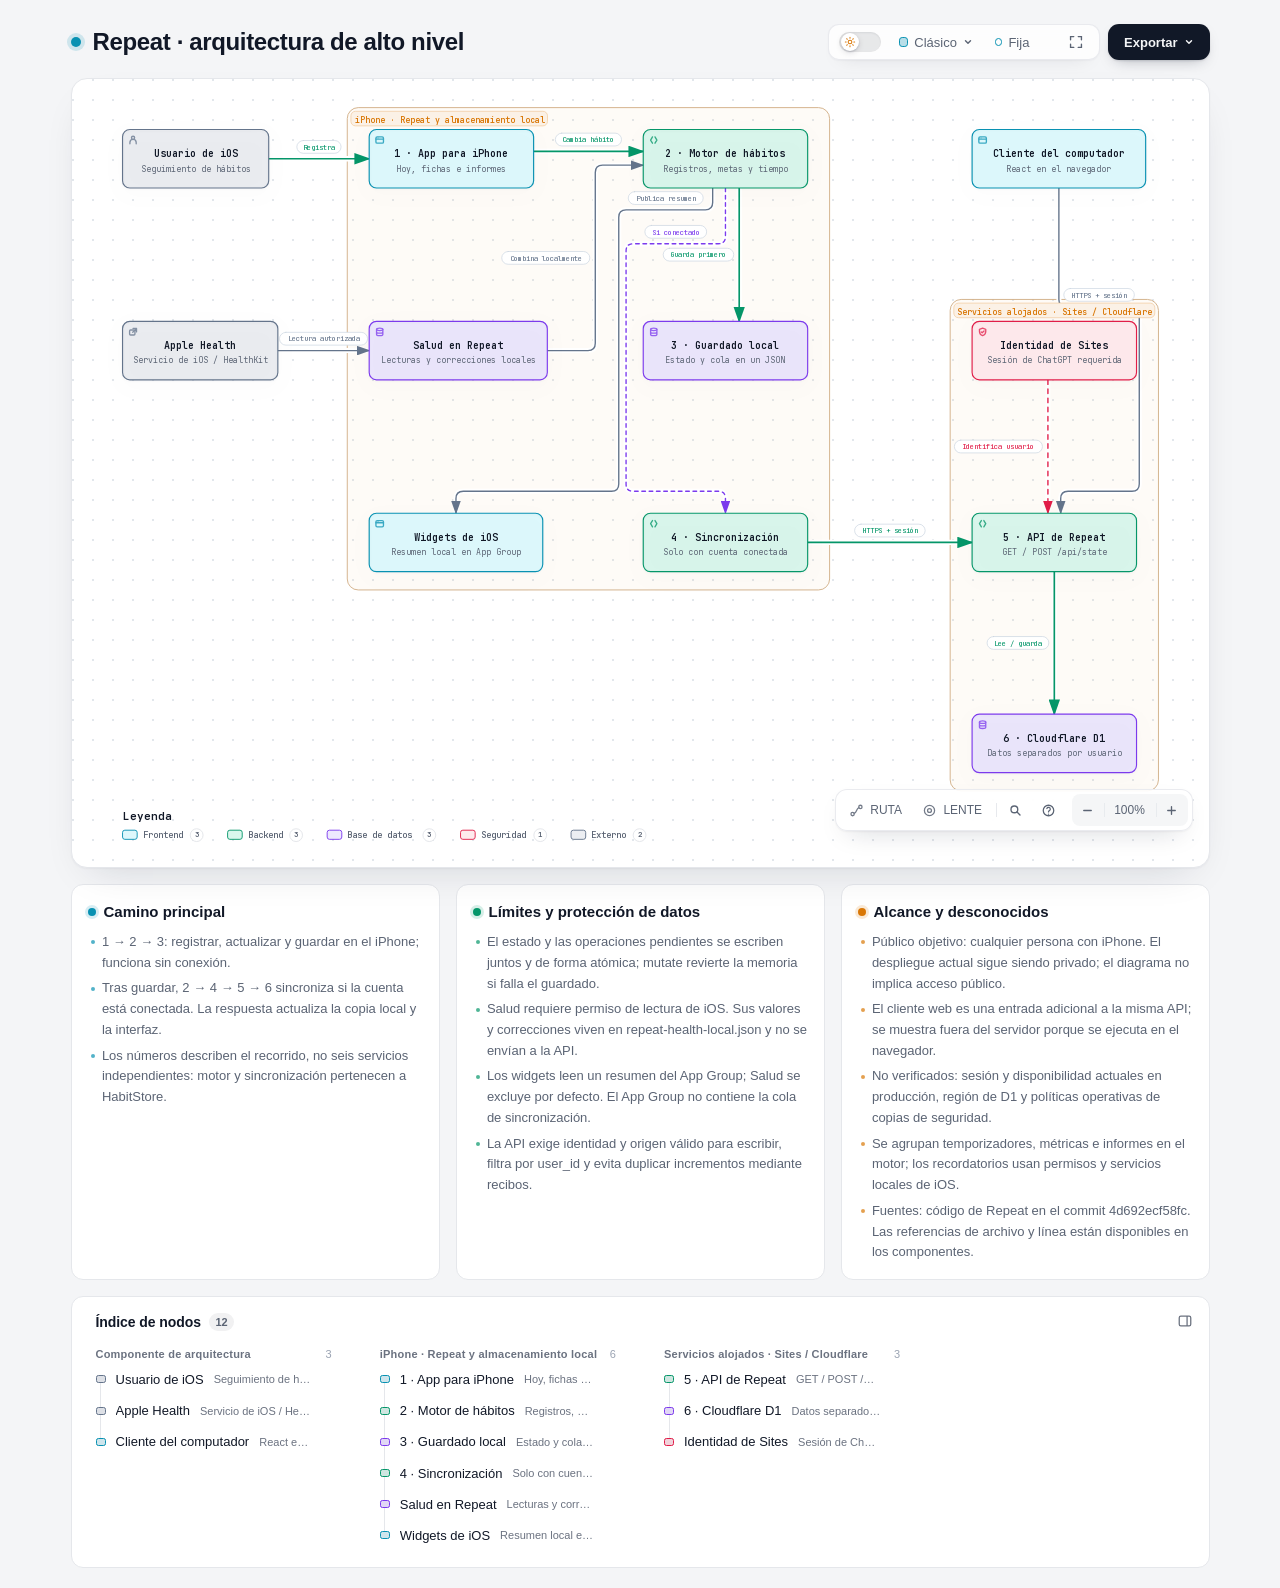
==== docs/architecture/repeat.html @ bb900edb "docs: publish Repeat architecture diagram" ====
<!DOCTYPE html>
<html lang="es" data-theme="dark" data-preset="classic">
<head>
  <meta charset="UTF-8">
  <meta name="viewport" content="width=device-width, initial-scale=1.0">
  <meta name="generator" content="archify 3.1.0">
  <meta name="archify-reader-contract" content="declared-wide-v1">
  <title>Repeat · arquitectura de alto nivel · Diagrama</title>
  <script>
    // Resolve the theme before first paint so light-preference users don't
    // see a dark flash. The toolbar script below re-applies with UI state.
    (function () {
      try {
        var theme = null;
        try {
          var param = new URLSearchParams(window.location.search).get('theme');
          if (param === 'light' || param === 'dark') theme = param;
          if (new URLSearchParams(window.location.search).get('embed') === '1') {
            document.documentElement.setAttribute('data-embed', 'true');
          }
          if (new URLSearchParams(window.location.search).get('present') === '1') {
            document.documentElement.setAttribute('data-present', 'true');
          }
        } catch (_) {}
        if (!theme) {
          try { theme = localStorage.getItem('archify-theme'); } catch (_) {}
        }
        if (theme !== 'light' && theme !== 'dark') {
          theme = window.matchMedia('(prefers-color-scheme: light)').matches ? 'light' : 'dark';
        }
        document.documentElement.setAttribute('data-theme', theme);
      } catch (_) {}
    })();
  </script>
  <style id="archify-fonts">
/*
JetBrains Mono variable WOFF2 subsets from Google Fonts service revision v24.
These fixed bytes are shared by the viewer and its SVG/raster exports.
No local() source: an installed copy must not override the bundled font.
Uncovered characters (including CJK) still use the system fallback stack.
Upstream: https://github.com/JetBrains/JetBrainsMono

cyrillic-ext    1664 bytes  sha256 9343de2ca5d9549f792e7962375af8efb0f320c7643bfd36c884b5a30e5c396f
cyrillic        8892 bytes  sha256 4995a9a43ac659ec32fcd8b463755cd6a07b31a6e6b3894a6a153b661cf490e2
greek           6800 bytes  sha256 49c3da6c9a2b279b0f1f860f5cfb1f5dc38d88a5c7be9c9b1837bbc4e3db6111
vietnamese      5872 bytes  sha256 d44eb1936043a56038eb02dd70b243f379bef65783f94ec12f277550720411f1
latin-ext      11596 bytes  sha256 9c38cb2d0d2d93c1ee6e21fa78db76f13ea7e15e15cc64214c7ca89b6aaa35c4
latin          31340 bytes  sha256 2c32b9b3ee358c119e210f6f5195f9bd34894d78a785ff2e95d60e718e400af4

Copyright 2020 The JetBrains Mono Project Authors (https://github.com/JetBrains/JetBrainsMono)

This Font Software is licensed under the SIL Open Font License, Version 1.1.
This license is copied below, and is also available with a FAQ at:
https://openfontlicense.org


-----------------------------------------------------------
SIL OPEN FONT LICENSE Version 1.1 - 26 February 2007
-----------------------------------------------------------

PREAMBLE
The goals of the Open Font License (OFL) are to stimulate worldwide
development of collaborative font projects, to support the font creation
efforts of academic and linguistic communities, and to provide a free and
open framework in which fonts may be shared and improved in partnership
with others.

The OFL allows the licensed fonts to be used, studied, modified and
redistributed freely as long as they are not sold by themselves. The
fonts, including any derivative works, can be bundled, embedded,
redistributed and/or sold with any software provided that any reserved
names are not used by derivative works. The fonts and derivatives,
however, cannot be released under any other type of license. The
requirement for fonts to remain under this license does not apply
to any document created using the fonts or their derivatives.

DEFINITIONS
"Font Software" refers to the set of files released by the Copyright
Holder(s) under this license and clearly marked as such. This may
include source files, build scripts and documentation.

"Reserved Font Name" refers to any names specified as such after the
copyright statement(s).

"Original Version" refers to the collection of Font Software components as
distributed by the Copyright Holder(s).

"Modified Version" refers to any derivative made by adding to, deleting,
or substituting -- in part or in whole -- any of the components of the
Original Version, by changing formats or by porting the Font Software to a
new environment.

"Author" refers to any designer, engineer, programmer, technical
writer or other person who contributed to the Font Software.

PERMISSION & CONDITIONS
Permission is hereby granted, free of charge, to any person obtaining
a copy of the Font Software, to use, study, copy, merge, embed, modify,
redistribute, and sell modified and unmodified copies of the Font
Software, subject to the following conditions:

1) Neither the Font Software nor any of its individual components,
in Original or Modified Versions, may be sold by itself.

2) Original or Modified Versions of the Font Software may be bundled,
redistributed and/or sold with any software, provided that each copy
contains the above copyright notice and this license. These can be
included either as stand-alone text files, human-readable headers or
in the appropriate machine-readable metadata fields within text or
binary files as long as those fields can be easily viewed by the user.

3) No Modified Version of the Font Software may use the Reserved Font
Name(s) unless explicit written permission is granted by the corresponding
Copyright Holder. This restriction only applies to the primary font name as
presented to the users.

4) The name(s) of the Copyright Holder(s) or the Author(s) of the Font
Software shall not be used to promote, endorse or advertise any
Modified Version, except to acknowledge the contribution(s) of the
Copyright Holder(s) and the Author(s) or with their explicit written
permission.

5) The Font Software, modified or unmodified, in part or in whole,
must be distributed entirely under this license, and must not be
distributed under any other license. The requirement for fonts to
remain under this license does not apply to any document created
using the Font Software.

TERMINATION
This license becomes null and void if any of the above conditions are
not met.

DISCLAIMER
THE FONT SOFTWARE IS PROVIDED "AS IS", WITHOUT WARRANTY OF ANY KIND,
EXPRESS OR IMPLIED, INCLUDING BUT NOT LIMITED TO ANY WARRANTIES OF
MERCHANTABILITY, FITNESS FOR A PARTICULAR PURPOSE AND NONINFRINGEMENT
OF COPYRIGHT, PATENT, TRADEMARK, OR OTHER RIGHT. IN NO EVENT SHALL THE
COPYRIGHT HOLDER BE LIABLE FOR ANY CLAIM, DAMAGES OR OTHER LIABILITY,
INCLUDING ANY GENERAL, SPECIAL, INDIRECT, INCIDENTAL, OR CONSEQUENTIAL
DAMAGES, WHETHER IN AN ACTION OF CONTRACT, TORT OR OTHERWISE, ARISING
FROM, OUT OF THE USE OR INABILITY TO USE THE FONT SOFTWARE OR FROM
OTHER DEALINGS IN THE FONT SOFTWARE.
*/
    /* cyrillic-ext */
    @font-face { font-family: 'JetBrains Mono'; font-style: normal; font-weight: 400 800; font-display: swap;
      src: url([data-uri]) format('woff2');
      unicode-range: U+0460-052F, U+1C80-1C8A, U+20B4, U+2DE0-2DFF, U+A640-A69F, U+FE2E-FE2F; }
    /* cyrillic */
    @font-face { font-family: 'JetBrains Mono'; font-style: normal; font-weight: 400 800; font-display: swap;
      src: url([data-uri]) format('woff2');
      unicode-range: U+0301, U+0400-045F, U+0490-0491, U+04B0-04B1, U+2116; }
    /* greek */
    @font-face { font-family: 'JetBrains Mono'; font-style: normal; font-weight: 400 800; font-display: swap;
      src: url([data-uri]) format('woff2');
      unicode-range: U+0370-0377, U+037A-037F, U+0384-038A, U+038C, U+038E-03A1, U+03A3-03FF; }
    /* vietnamese */
    @font-face { font-family: 'JetBrains Mono'; font-style: normal; font-weight: 400 800; font-display: swap;
      src: url([data-uri]) format('woff2');
      unicode-range: U+0102-0103, U+0110-0111, U+0128-0129, U+0168-0169, U+01A0-01A1, U+01AF-01B0, U+0300-0301, U+0303-0304, U+0308-0309, U+0323, U+0329, U+1EA0-1EF9, U+20AB; }
    /* latin-ext */
    @font-face { font-family: 'JetBrains Mono'; font-style: normal; font-weight: 400 800; font-display: swap;
      src: url([data-uri]) format('woff2');
      unicode-range: U+0100-02BA, U+02BD-02C5, U+02C7-02CC, U+02CE-02D7, U+02DD-02FF, U+0304, U+0308, U+0329, U+1D00-1DBF, U+1E00-1E9F, U+1EF2-1EFF, U+2020, U+20A0-20AB, U+20AD-20C0, U+2113, U+2C60-2C7F, U+A720-A7FF; }
    /* latin */
    @font-face { font-family: 'JetBrains Mono'; font-style: normal; font-weight: 400 800; font-display: swap;
      src: url([data-uri]) format('woff2');
      unicode-range: U+0000-00FF, U+0131, U+0152-0153, U+02BB-02BC, U+02C6, U+02DA, U+02DC, U+0304, U+0308, U+0329, U+2000-206F, U+20AC, U+2122, U+2191, U+2193, U+2212, U+2215, U+FEFF, U+FFFD; }
  </style>
  <style>
    /* ==========================================================
       THEME VARIABLES — switch by toggling [data-theme] on <html>
       ========================================================== */
    :root,
    [data-theme="dark"] {
      --bg: #020617;
      --grid: #1e293b;
      --canvas-dot: rgba(148, 163, 184, 0.16);
      --text: #ffffff;
      --text-muted: #94a3b8;
      --text-dim: #475569;
      /* UI chrome and menu hints need more contrast than SVG .t-dim accents */
      --text-faint: #7d8da1;

      --panel: rgba(15, 23, 42, 0.5);
      --panel-border: #1e293b;
      --lane-fill: rgba(15, 23, 42, 0.22);
      --lane-stroke: #334155;

      --arrow: #94a3b8;
      --arrow-emphasis: #34d399;

      /* Opaque mask color used behind semi-transparent component fills
         so the arrows drawn underneath are properly hidden. */
      --mask: #0f172a;

      --frontend-fill:    rgba(8, 51, 68, 0.4);
      --frontend-stroke:  #22d3ee;
      --backend-fill:     rgba(6, 78, 59, 0.4);
      --backend-stroke:   #34d399;
      --database-fill:    rgba(76, 29, 149, 0.4);
      --database-stroke:  #a78bfa;
      --cloud-fill:       rgba(120, 53, 15, 0.3);
      --cloud-stroke:     #fbbf24;
      --security-fill:    rgba(136, 19, 55, 0.4);
      --security-stroke:  #fb7185;
      --messagebus-fill:  rgba(251, 146, 60, 0.3);
      --messagebus-stroke:#fb923c;
      --external-fill:    rgba(30, 41, 59, 0.5);
      --external-stroke:  #94a3b8;

      --toolbar-bg:       rgba(15, 23, 42, 0.8);
      --toolbar-border:   #334155;
      --toolbar-text:     #e2e8f0;
      --toolbar-hover:    rgba(15, 23, 42, 0.95);
      --toolbar-menu-bg:  #0f172a;
    }

    [data-theme="light"] {
      --bg: #f4f5f7;
      --grid: #e9edf2;
      --canvas-dot: #e2e7ec;
      --text: #111827;
      --text-muted: #5b6474;
      --text-dim: #9aa3b2;
      --text-faint: #6b7280;

      --panel: #ffffff;
      --panel-border: #e5e7eb;
      --lane-fill: rgba(248, 250, 252, 0.65);
      --lane-stroke: #cbd5e1;

      --arrow: #64748b;
      --arrow-emphasis: #059669;

      --mask: #ffffff;

      --frontend-fill: rgba(34, 211, 238, 0.15);
      --frontend-stroke: #0891b2;
      --backend-fill: rgba(52, 211, 153, 0.18);
      --backend-stroke: #059669;
      --database-fill: rgba(167, 139, 250, 0.2);
      --database-stroke: #7c3aed;
      --cloud-fill: rgba(251, 191, 36, 0.18);
      --cloud-stroke: #d97706;
      --security-fill: rgba(251, 113, 133, 0.15);
      --security-stroke: #e11d48;
      --messagebus-fill: rgba(251, 146, 60, 0.15);
      --messagebus-stroke: #ea580c;
      --external-fill: rgba(148, 163, 184, 0.18);
      --external-stroke: #64748b;

      --toolbar-bg:       rgba(255, 255, 255, 0.92);
      --toolbar-border:   #cbd5e1;
      --toolbar-text:     #334155;
      --toolbar-hover:    #ffffff;
      --toolbar-menu-bg:  #ffffff;
    }

    /* ==========================================================
       SIGNAL FLOW — an opt-in, motion-forward visual preset.
       The variables also target a standalone exported SVG, whose
       root carries data-preset and data-theme directly.
       ========================================================== */
    [data-preset="signal-flow"][data-theme="dark"] {
      --bg: #030711;
      --grid: #15233a;
      --panel: rgba(6, 14, 28, 0.78);
      --panel-border: #1d3350;
      --lane-fill: rgba(9, 22, 40, 0.5);
      --lane-stroke: #2c4564;
      --text: #f5fbff;
      --text-muted: #9eb0c7;
      --text-dim: #52667f;
      --text-faint: #7890ad;
      --mask: #07101e;
      --frontend-fill: rgba(6, 182, 212, 0.14);
      --frontend-stroke: #67e8f9;
      --backend-fill: rgba(16, 185, 129, 0.14);
      --backend-stroke: #5eead4;
      --database-fill: rgba(139, 92, 246, 0.16);
      --database-stroke: #c4b5fd;
      --cloud-fill: rgba(245, 158, 11, 0.13);
      --cloud-stroke: #fcd34d;
      --security-fill: rgba(244, 63, 94, 0.13);
      --security-stroke: #fda4af;
      --messagebus-fill: rgba(249, 115, 22, 0.13);
      --messagebus-stroke: #fdba74;
      --external-fill: rgba(71, 85, 105, 0.24);
      --external-stroke: #a5b4c7;
      --arrow: #7890ad;
      --arrow-emphasis: #2dd4bf;
      --toolbar-bg: rgba(7, 16, 30, 0.86);
      --toolbar-border: #29415f;
      --toolbar-menu-bg: #07101e;
    }

    [data-preset="signal-flow"][data-theme="light"] {
      --bg: #f4f9fc;
      --grid: #d4e5ee;
      --panel: rgba(255, 255, 255, 0.82);
      --panel-border: #bfd5e2;
      --lane-fill: rgba(232, 243, 248, 0.62);
      --lane-stroke: #a9c5d5;
      --text: #102638;
      --text-muted: #587287;
      --text-dim: #8aa2b4;
      --text-faint: #668397;
      --mask: #ffffff;
      --frontend-fill: rgba(6, 182, 212, 0.09);
      --frontend-stroke: #0789a1;
      --backend-fill: rgba(5, 150, 105, 0.09);
      --backend-stroke: #087f69;
      --database-fill: rgba(124, 58, 237, 0.09);
      --database-stroke: #7254c7;
      --cloud-fill: rgba(217, 119, 6, 0.08);
      --cloud-stroke: #b9670b;
      --security-fill: rgba(225, 29, 72, 0.08);
      --security-stroke: #c53a59;
      --messagebus-fill: rgba(234, 88, 12, 0.08);
      --messagebus-stroke: #c65f27;
      --external-fill: rgba(100, 116, 139, 0.1);
      --external-stroke: #607a8c;
      --arrow: #7b97aa;
      --arrow-emphasis: #0d9488;
    }

    /* ==========================================================
       BLUEPRINT — a review-first drafting preset for deployment,
       infrastructure, and technical design documentation. It keeps
       the same semantic palette and geometry while trading glow for
       precise grid contrast, squared materials, and drafting marks.
       ========================================================== */
    [data-preset="blueprint"][data-theme="dark"] {
      --bg: #06131f;
      --grid: #17425a;
      --panel: rgba(7, 27, 43, 0.9);
      --panel-border: #27627f;
      --lane-fill: rgba(10, 43, 66, 0.36);
      --lane-stroke: #34799a;
      --text: #e3f6ff;
      --text-muted: #91b8ca;
      --text-dim: #557e92;
      --text-faint: #739caf;
      --mask: #0a2031;
      --frontend-fill: rgba(26, 157, 193, 0.14);
      --frontend-stroke: #66d9ef;
      --backend-fill: rgba(31, 155, 124, 0.13);
      --backend-stroke: #69dfbd;
      --database-fill: rgba(120, 105, 196, 0.14);
      --database-stroke: #b4a8ff;
      --cloud-fill: rgba(197, 145, 43, 0.13);
      --cloud-stroke: #ffd166;
      --security-fill: rgba(199, 76, 104, 0.13);
      --security-stroke: #ff8da1;
      --messagebus-fill: rgba(207, 112, 49, 0.13);
      --messagebus-stroke: #ffad66;
      --external-fill: rgba(84, 119, 139, 0.18);
      --external-stroke: #a7cad9;
      --arrow: #78a3b7;
      --arrow-emphasis: #64dfc1;
      --toolbar-bg: rgba(7, 28, 45, 0.92);
      --toolbar-border: #34799a;
      --toolbar-text: #d8f3ff;
      --toolbar-hover: rgba(18, 58, 83, 0.95);
      --toolbar-menu-bg: #0a2031;
    }

    [data-preset="blueprint"][data-theme="light"] {
      --bg: #edf7fa;
      --grid: #b5d5e1;
      --panel: rgba(249, 253, 255, 0.94);
      --panel-border: #78aabd;
      --lane-fill: rgba(210, 232, 240, 0.42);
      --lane-stroke: #83b2c4;
      --text: #123344;
      --text-muted: #4e7486;
      --text-dim: #86a6b4;
      --text-faint: #668c9d;
      --mask: #f9fdff;
      --frontend-fill: rgba(8, 145, 178, 0.08);
      --frontend-stroke: #087f9c;
      --backend-fill: rgba(5, 128, 101, 0.08);
      --backend-stroke: #08755f;
      --database-fill: rgba(100, 75, 180, 0.08);
      --database-stroke: #6757a8;
      --cloud-fill: rgba(181, 120, 15, 0.08);
      --cloud-stroke: #a86609;
      --security-fill: rgba(190, 48, 80, 0.07);
      --security-stroke: #b32f50;
      --messagebus-fill: rgba(196, 81, 22, 0.07);
      --messagebus-stroke: #b65120;
      --external-fill: rgba(79, 112, 128, 0.08);
      --external-stroke: #506f7e;
      --arrow: #6d93a5;
      --arrow-emphasis: #087f69;
      --toolbar-bg: rgba(247, 252, 254, 0.94);
      --toolbar-border: #8ab5c5;
      --toolbar-text: #294f61;
      --toolbar-hover: #ffffff;
      --toolbar-menu-bg: #f9fdff;
    }

    /* ==========================================================
       EDITORIAL — a warm, publication-minded preset for design
       reviews, launch notes, and documentation. The diagram keeps
       the same semantic palette and exact geometry, but trades
       software chrome for paper, ink, ruled structure, and one
       restrained vermilion accent.
       ========================================================== */
    [data-preset="editorial"][data-theme="dark"] {
      --bg: #181611;
      --grid: #39342a;
      --panel: rgba(35, 31, 24, 0.96);
      --panel-border: #625a4a;
      --lane-fill: rgba(52, 46, 35, 0.46);
      --lane-stroke: #726957;
      --text: #f4eddf;
      --text-muted: #b9ae9b;
      --text-dim: #776e60;
      --text-faint: #9d917e;
      --mask: #231f18;
      --frontend-fill: rgba(43, 133, 142, 0.16);
      --frontend-stroke: #7fc6c7;
      --backend-fill: rgba(63, 132, 92, 0.16);
      --backend-stroke: #8fc29e;
      --database-fill: rgba(117, 91, 141, 0.17);
      --database-stroke: #c0a4d0;
      --cloud-fill: rgba(170, 119, 49, 0.16);
      --cloud-stroke: #d8ad68;
      --security-fill: rgba(157, 69, 65, 0.17);
      --security-stroke: #df9085;
      --messagebus-fill: rgba(174, 79, 42, 0.16);
      --messagebus-stroke: #df946f;
      --external-fill: rgba(126, 115, 96, 0.18);
      --external-stroke: #b8ad99;
      --arrow: #948978;
      --arrow-emphasis: #dd6b3d;
      --toolbar-bg: rgba(35, 31, 24, 0.92);
      --toolbar-border: #625a4a;
      --toolbar-text: #eee5d5;
      --toolbar-hover: #302a20;
      --toolbar-menu-bg: #231f18;
    }

    [data-preset="editorial"][data-theme="light"] {
      --bg: #f2eee5;
      --grid: #d8d0c2;
      --panel: rgba(251, 248, 241, 0.97);
      --panel-border: #c4b9a6;
      --lane-fill: rgba(229, 221, 207, 0.42);
      --lane-stroke: #b8aa94;
      --text: #242018;
      --text-muted: #6f6658;
      --text-dim: #a09788;
      --text-faint: #817767;
      --mask: #fbf8f1;
      --frontend-fill: rgba(31, 117, 126, 0.09);
      --frontend-stroke: #287e84;
      --backend-fill: rgba(42, 119, 75, 0.09);
      --backend-stroke: #397b53;
      --database-fill: rgba(105, 75, 130, 0.09);
      --database-stroke: #765d86;
      --cloud-fill: rgba(157, 103, 31, 0.1);
      --cloud-stroke: #9a671f;
      --security-fill: rgba(153, 58, 52, 0.09);
      --security-stroke: #9e463f;
      --messagebus-fill: rgba(182, 70, 27, 0.09);
      --messagebus-stroke: #ad4b25;
      --external-fill: rgba(101, 91, 75, 0.09);
      --external-stroke: #746b5e;
      --arrow: #8a806f;
      --arrow-emphasis: #bb4c23;
      --toolbar-bg: rgba(251, 248, 241, 0.94);
      --toolbar-border: #c4b9a6;
      --toolbar-text: #40392f;
      --toolbar-hover: #fffdf8;
      --toolbar-menu-bg: #fbf8f1;
    }

    * { margin: 0; padding: 0; box-sizing: border-box; }

    body {
      --archify-page-top: 2rem;
      font-family: -apple-system, BlinkMacSystemFont, 'Segoe UI', 'PingFang SC', 'Hiragino Sans GB', 'Microsoft YaHei', 'Noto Sans CJK SC', 'Noto Sans', Roboto, 'Helvetica Neue', Arial, sans-serif;
      -webkit-font-smoothing: antialiased;
      background: var(--bg);
      min-height: 100vh;
      padding: var(--archify-page-top) 2rem 2rem;
      color: var(--text);
      /* Theme surfaces change together; animating the page background leaves it
         visibly out of sync with the SVG and panel for the first 200ms. */
    }

    html[data-preset="signal-flow"] body {
      background-image:
        radial-gradient(circle at 18% -8%, rgba(34, 211, 238, 0.14), transparent 34rem),
        radial-gradient(circle at 92% 18%, rgba(139, 92, 246, 0.12), transparent 30rem);
      background-attachment: fixed;
    }
    html[data-preset="signal-flow"][data-theme="light"] body {
      background-image:
        radial-gradient(circle at 18% -8%, rgba(6, 182, 212, 0.12), transparent 34rem),
        radial-gradient(circle at 92% 18%, rgba(139, 92, 246, 0.08), transparent 30rem);
    }
    html[data-preset="blueprint"] body {
      background-image:
        linear-gradient(var(--grid) 1px, transparent 1px),
        linear-gradient(90deg, var(--grid) 1px, transparent 1px);
      background-size: 32px 32px;
      background-position: -1px -1px;
      background-attachment: fixed;
    }
    html[data-preset="editorial"] body {
      background-image:
        linear-gradient(90deg, transparent 0, transparent 5.4rem, color-mix(in srgb, var(--security-stroke) 18%, transparent) 5.4rem, color-mix(in srgb, var(--security-stroke) 18%, transparent) calc(5.4rem + 1px), transparent calc(5.4rem + 1px)),
        repeating-linear-gradient(0deg, transparent 0, transparent 31px, color-mix(in srgb, var(--grid) 36%, transparent) 31px, color-mix(in srgb, var(--grid) 36%, transparent) 32px);
      background-attachment: fixed;
    }

    /* Gallery/embed mode keeps the generated artifact as the source of truth
       while presenting only its diagram surface inside a proof card. */
    html[data-embed="true"] body {
      min-height: 0;
      padding: 0;
      overflow: hidden;
      background: var(--bg);
      background-image: none;
    }
    html[data-embed="true"] .toolbar,
    html[data-embed="true"] .header,
    html[data-embed="true"] .cards,
    html[data-embed="true"] .diagram-nav,
    html[data-embed="true"] .overview-map,
    html[data-embed="true"] .focus-chip,
    html[data-embed="true"] .route-probe,
    html[data-embed="true"] .semantic-lens,
    html[data-embed="true"] .diagram-guide,
    html[data-embed="true"] .node-finder,
    html[data-embed="true"] .node-outline { display: none !important; }
    html[data-embed="true"] .container { max-width: none; }
    html[data-embed="true"] .diagram-container {
      padding: 0.5rem;
      border: 0;
      border-radius: 0;
      box-shadow: none;
    }
    html[data-embed="true"] .diagram-container svg { min-width: 0; }

    /* Presentation Stage is a viewer-only layer: it gives the live diagram
       the viewport while keeping guided views, theme, focus, and exports real.
       Embed mode wins when both query parameters are present. */
    html[data-present="true"]:not([data-embed="true"]) body {
      --archify-page-top: 1rem;
      height: 100dvh;
      min-height: 0;
      padding: 1rem;
      overflow: hidden;
    }
    html[data-present="true"]:not([data-embed="true"]) .container {
      display: flex;
      flex-direction: column;
      gap: 0.75rem;
      width: 100%;
      max-width: none;
      height: calc(100dvh - 2rem);
    }
    html[data-present="true"]:not([data-embed="true"]) .header {
      flex: none;
      min-width: 0;
      margin: 0;
      padding-right: 23rem;
    }
    html[data-present="true"]:not([data-embed="true"]) .header-row { margin-bottom: 0.25rem; }
    html[data-present="true"]:not([data-embed="true"]) .subtitle {
      overflow: hidden;
      text-overflow: ellipsis;
      white-space: nowrap;
    }

    html[data-present="true"]:not([data-embed="true"]) .diagram-container {
      display: flex;
      flex: 1 1 auto;
      align-items: center;
      justify-content: center;
      min-height: 0;
      padding: 0.75rem;
      padding-bottom: calc(0.75rem + var(--archify-nav-reserve));
    }
    html[data-present="true"]:not([data-embed="true"]) .diagram-container > svg {
      flex: 1 1 auto;
      height: 100%;
      min-height: 0;
      width: 100%;
      min-width: 0;
    }
    html[data-present="true"]:not([data-embed="true"]) .cards { display: none; }
    html[data-present="true"]:not([data-embed="true"]) #btn-present {
      border-color: var(--frontend-stroke);
      color: var(--frontend-stroke);
    }

    /* The reader owns only the outer scale. Compact automatic sequences fit at
       their authored text size or larger. Long sequences and waterfall rows
       favor reading width and page scroll; other diagrams keep height fitting.
       Small automatic canvases retain a modest scale inside a usable shell.
       Every strategy preserves the authored SVG/viewBox and semantic geometry. */
    .container {
      width: 100%;
      max-width: var(--archify-reader-width, 1440px);
      margin: 0 auto;
    }
    html[data-reader-area="true"] .diagram-container {
      min-height: var(--archify-diagram-min-height);
      display: flex;
      align-items: center;
    }
    html[data-reader-area="true"] .diagram-container > svg { flex-shrink: 0; }
    /* The original SVG legend can use the outer corner while the capped or fitted
       diagram stays centered. The container still clips all outer paint. */
    .diagram-container:has([data-reader-legend-corner]) > svg { overflow: visible; }
    .diagram-container [data-reader-legend-corner] {
      transform-origin: 0 0;
      transform-box: view-box;
      transform: var(--archify-reader-legend-transform);
    }
    html[data-reader-narrow="true"]:not([data-present="true"]) .diagram-container > svg {
      min-width: 0;
      max-width: var(--archify-diagram-max-width);
      margin-inline: auto;
    }
    @media (min-width: 768px) and (max-height: 920px) {
      .header { margin-bottom: 1rem; }
      .diagram-container { padding: 1rem; }
      .cards { margin-top: 1rem; }
      .card { padding: 1rem; }
    }

    .header { margin-bottom: 1.5rem; padding-right: 29.5rem; }

    html[data-preset="signal-flow"] .header,
    html[data-preset="blueprint"] .header,
    html[data-preset="editorial"] .header { padding-right: 29.5rem; }

    .header-row {
      display: flex;
      align-items: center;
      gap: 0.75rem;
      min-height: 2.75rem;
      margin-bottom: 0.25rem;
    }

    .pulse-dot {
      flex: none;
      width: 10px;
      height: 10px;
      background: var(--frontend-stroke);
      border-radius: 50%;
      box-shadow: 0 0 0 4px color-mix(in srgb, var(--frontend-stroke) 16%, transparent);
      animation: none;
    }

    html[data-motion-capable="true"] .pulse-dot { animation: pulse 2s infinite; }

    @keyframes pulse {
      0%, 100% { opacity: 1; }
      50% { opacity: 0.5; }
    }

    h1 {
      font-size: 1.5rem;
      font-weight: 650;
      line-height: 1.25;
      letter-spacing: -0.015em;
    }

    .subtitle {
      color: var(--text-muted);
      font-size: 0.875rem;
      line-height: 1.55;
      margin-left: 1.375rem;
    }

    html[data-preset="signal-flow"] .header-row::after {
      content: attr(data-preset-badge-signal-flow);
      flex: none;
      margin-left: 0.25rem;
      color: var(--frontend-stroke);
      border: 1px solid var(--frontend-stroke);
      border-radius: 999px;
      padding: 0.28rem 0.6rem;
      font-size: 0.625rem;
      letter-spacing: 0.12em;
      opacity: 0.82;
      box-shadow: 0 0 20px rgba(34, 211, 238, 0.12);
      white-space: nowrap;
    }

    html[data-preset="blueprint"] .pulse-dot {
      width: 10px;
      height: 10px;
      border: 1px solid var(--frontend-stroke);
      border-radius: 1px;
      background: transparent;
      box-shadow: inset 0 0 0 2px var(--bg);
      transform: rotate(45deg);
      animation: none;
    }
    html[data-preset="blueprint"] .header-row::after {
      content: attr(data-preset-badge-blueprint);
      flex: none;
      margin-left: 0.25rem;
      padding: 0.28rem 0.55rem;
      border-top: 1px solid var(--frontend-stroke);
      border-bottom: 1px solid var(--frontend-stroke);
      color: var(--frontend-stroke);
      font-size: 0.5625rem;
      font-weight: 700;
      letter-spacing: 0.14em;
      white-space: nowrap;
    }

    html[data-preset="editorial"] h1,
    html[data-preset="editorial"] .card h3 {
      font-family: Georgia, 'Times New Roman', 'Songti SC', STSong, serif;
      letter-spacing: -0.02em;
    }
    html[data-preset="editorial"] h1 { font-size: 1.72rem; font-weight: 600; }
    html[data-preset="editorial"] .pulse-dot {
      width: 9px;
      height: 9px;
      border: 1px solid var(--arrow-emphasis);
      border-radius: 0;
      background: var(--arrow-emphasis);
      box-shadow: 0 0 0 3px color-mix(in srgb, var(--arrow-emphasis) 14%, transparent);
      transform: rotate(45deg);
      animation: none;
    }
    html[data-preset="editorial"] .header-row::after {
      content: attr(data-preset-badge-editorial);
      flex: none;
      margin-left: 0.25rem;
      padding: 0.32rem 0 0.24rem;
      border-bottom: 2px solid var(--arrow-emphasis);
      color: var(--arrow-emphasis);
      font-family: Georgia, 'Times New Roman', serif;
      font-size: 0.625rem;
      font-style: italic;
      font-weight: 600;
      letter-spacing: 0.08em;
      white-space: nowrap;
    }

    .diagram-container {
      --archify-nav-reserve: 0px;
      background: var(--panel);
      border-radius: 1rem;
      border: 1px solid var(--panel-border);
      box-shadow: 0 1px 2px rgba(15, 23, 42, 0.04), 0 16px 40px -20px rgba(15, 23, 42, 0.18);
      padding: 1.5rem;
      padding-bottom: calc(1.5rem + var(--archify-nav-reserve));
      overflow: hidden;
      position: relative;
    }

    html[data-preset="signal-flow"] .diagram-container {
      position: relative;
      overflow: hidden;
      background: linear-gradient(180deg, rgba(8, 20, 38, 0.82), rgba(3, 8, 18, 0.94));
      box-shadow: inset 0 1px 0 rgba(255, 255, 255, 0.04), 0 28px 80px rgba(0, 0, 0, 0.34);
    }
    html[data-preset="signal-flow"][data-theme="light"] .diagram-container {
      background: linear-gradient(180deg, rgba(255, 255, 255, 0.9), rgba(237, 246, 250, 0.94));
      box-shadow: inset 0 1px 0 rgba(255, 255, 255, 0.72), 0 24px 60px rgba(45, 78, 99, 0.12);
    }
    html[data-preset="blueprint"] .diagram-container {
      border-color: var(--panel-border);
      border-radius: 0.35rem;
      background: var(--panel);
      box-shadow:
        inset 0 0 0 1px color-mix(in srgb, var(--panel-border) 34%, transparent),
        0 18px 48px rgba(0, 0, 0, 0.16);
    }
    html[data-preset="blueprint"] .diagram-container::after {
      content: "";
      position: absolute;
      z-index: 10;
      inset: 0.7rem;
      pointer-events: none;
      background:
        linear-gradient(var(--frontend-stroke), var(--frontend-stroke)) left top / 1.35rem 1px no-repeat,
        linear-gradient(var(--frontend-stroke), var(--frontend-stroke)) left top / 1px 1.35rem no-repeat,
        linear-gradient(var(--frontend-stroke), var(--frontend-stroke)) right top / 1.35rem 1px no-repeat,
        linear-gradient(var(--frontend-stroke), var(--frontend-stroke)) right top / 1px 1.35rem no-repeat,
        linear-gradient(var(--frontend-stroke), var(--frontend-stroke)) left bottom / 1.35rem 1px no-repeat,
        linear-gradient(var(--frontend-stroke), var(--frontend-stroke)) left bottom / 1px 1.35rem no-repeat,
        linear-gradient(var(--frontend-stroke), var(--frontend-stroke)) right bottom / 1.35rem 1px no-repeat,
        linear-gradient(var(--frontend-stroke), var(--frontend-stroke)) right bottom / 1px 1.35rem no-repeat;
      opacity: 0.58;
    }
    html[data-preset="editorial"] .diagram-container {
      overflow: hidden;
      border-color: var(--panel-border);
      border-radius: 0.38rem;
      background:
        linear-gradient(90deg, color-mix(in srgb, var(--security-fill) 58%, transparent), transparent 12%),
        var(--panel);
      box-shadow:
        0 1px 0 color-mix(in srgb, var(--text) 6%, transparent),
        0 18px 48px color-mix(in srgb, #000 19%, transparent);
    }
    html[data-preset="editorial"] .diagram-container::after {
      position: absolute;
      z-index: 10;
      top: 0.72rem;
      right: 1.25rem;
      padding: 0.2rem 0.52rem;
      border: 1px solid var(--panel-border);
      background: var(--panel);
      color: var(--arrow-emphasis);
      content: attr(data-preset-badge-editorial-plate);
      font-family: Georgia, 'Times New Roman', serif;
      font-size: 0.52rem;
      font-style: italic;
      font-weight: 600;
      letter-spacing: 0.09em;
      pointer-events: none;
    }
    html[data-embed="true"][data-preset="editorial"] .diagram-container::after { display: none; }
    html[data-motion-capable="true"][data-preset="signal-flow"][data-ambient-entry="running"] .diagram-container::before {
      content: "";
      position: absolute;
      inset: 0;
      pointer-events: none;
      background: linear-gradient(115deg, transparent 28%, rgba(103, 232, 249, 0.035) 48%, transparent 68%);
      transform: translateX(-70%);
      animation: archify-signal-scan 4.8s ease-in-out 1 both;
    }

    /* Motion Governor gives the reader a real static state and gives the
       strongest semantic action the only motion budget. Atmosphere resets to
       its authored base instead of freezing mid-cycle. Static artifacts never
       start a decorative pulse or scan. */
    html:not([data-motion-capable="true"]) svg[data-animation="trace"] [data-animate] {
      animation: none !important;
    }
    html:not([data-motion-capable="true"]) svg[data-animation="trace"] [data-graph-role="automatic-crossover"]:has(> [data-animate="edge"]) > [data-graph-role="automatic-crossover-underlay"] {
      animation: none !important;
    }
    html[data-motion="still"] .pulse-dot,
    html[data-motion="still"] .diagram-container::before,
    html[data-motion="still"] svg[data-animation="trace"] [data-animate],
    html[data-motion-owner] .pulse-dot,
    html[data-motion-owner] .diagram-container::before,
    html[data-motion-owner] svg[data-animation="trace"] [data-animate],
    html[data-embed="true"] .pulse-dot,
    html[data-embed="true"] .diagram-container::before,
    html[data-share-playback="true"] .pulse-dot,
    html[data-share-playback="true"] .diagram-container::before,
    html[data-document-hidden="true"] .pulse-dot,
    html[data-document-hidden="true"] .diagram-container::before,
    html[data-document-hidden="true"] svg[data-animation="trace"] [data-animate],
    html[data-motion="still"] svg[data-animation="trace"] [data-graph-role="automatic-crossover"]:has(> [data-animate="edge"]) > [data-graph-role="automatic-crossover-underlay"],
    html[data-motion-owner] svg[data-animation="trace"] [data-graph-role="automatic-crossover"]:has(> [data-animate="edge"]) > [data-graph-role="automatic-crossover-underlay"],
    html[data-embed="true"] svg[data-animation="trace"] [data-graph-role="automatic-crossover"]:has(> [data-animate="edge"]) > [data-graph-role="automatic-crossover-underlay"],
    html[data-share-playback="true"] svg[data-animation="trace"] [data-graph-role="automatic-crossover"]:has(> [data-animate="edge"]) > [data-graph-role="automatic-crossover-underlay"],
    html[data-document-hidden="true"] svg[data-animation="trace"] [data-graph-role="automatic-crossover"]:has(> [data-animate="edge"]) > [data-graph-role="automatic-crossover-underlay"] {
      animation: none !important;
    }
    html[data-motion="still"] .diagram-container::before,
    html[data-motion-owner] .diagram-container::before,
    html[data-embed="true"] .diagram-container::before,
    html[data-share-playback="true"] .diagram-container::before {
      opacity: 0;
    }
    html[data-motion="still"] .intent-trace-flow,
    html[data-motion="still"] .route-probe-flow,
    html[data-motion="still"] .route-journey-flow,
    html[data-motion="still"] .semantic-lens-flow,
    html[data-motion="still"] .diagram-guide,
    html[data-motion="still"] .overview-map-live,
    html[data-document-hidden="true"] .intent-trace-flow,
    html[data-document-hidden="true"] .route-probe-flow,
    html[data-document-hidden="true"] .route-journey-flow,
    html[data-document-hidden="true"] .semantic-lens-flow,
    html[data-document-hidden="true"] .diagram-guide,
    html[data-document-hidden="true"] .overview-map-live {
      animation: none !important;
    }

    html[data-motion="still"] .intent-trace-flow,
    html[data-motion="still"] .route-probe-flow {
      stroke-dasharray: none;
      stroke-dashoffset: 0;
      opacity: 0.72;
    }
    html[data-motion="still"] .route-journey-overlay,
    html[data-document-hidden="true"] .route-journey-overlay { display: none !important; }
    html[data-motion="still"] .relationship-pulse-overlay { display: none !important; }

    html[data-motion="still"] svg [data-node-id],
    html[data-motion="still"] svg [data-edge-from],
    html[data-motion="still"] svg [data-detail],
    html[data-motion="still"] svg [data-detail-anchor],
    html[data-motion="still"] svg [data-legend-hit],
    html[data-motion="still"] svg {
      transition: none !important;
    }

    svg {
      font-family: 'JetBrains Mono', ui-monospace, SFMono-Regular, Menlo, Consolas, 'DejaVu Sans Mono', 'Liberation Mono', 'Noto Sans Mono CJK SC', 'PingFang SC', 'Hiragino Sans GB', 'Microsoft YaHei', monospace;
      width: 100%;
      min-width: min(900px, 100%);
      display: block;
      transform-origin: 0 0;
      transition: transform 0.18s ease;
    }

    .diagram-container.is-camera-moving svg {
      transition: transform 0.42s cubic-bezier(0.22, 1, 0.36, 1);
    }
    .diagram-container.is-camera-transaction svg { transition: none; }
    .diagram-container.is-pannable { cursor: grab; }
    .diagram-container.is-panning { cursor: grabbing; user-select: none; }
    .diagram-container.is-panning svg { transition: none; }

    .diagram-nav {
      position: absolute;
      right: 1rem;
      bottom: 1rem;
      z-index: 12;
      translate: 0 calc(-1 * var(--archify-dock-lift, 0px));
      display: inline-flex;
      align-items: center;
      max-width: calc(100% - 2rem);
      padding: 0.25rem;
      gap: 0.0625rem;
      overflow-x: auto;
      border: 1px solid color-mix(in srgb, var(--panel-border) 80%, transparent);
      border-radius: 0.75rem;
      background: color-mix(in srgb, var(--panel) 84%, transparent);
      box-shadow: 0 1px 2px rgba(15, 23, 42, 0.05), 0 10px 28px -14px rgba(15, 23, 42, 0.28);
      backdrop-filter: blur(14px) saturate(1.2);
      scrollbar-width: none;
    }
    .diagram-nav::-webkit-scrollbar { display: none; }
    .diagram-nav button,
    .focus-chip button {
      border: 0;
      background: transparent;
      color: var(--toolbar-text);
      font: inherit;
      cursor: pointer;
    }
    .diagram-nav button {
      min-width: 2rem;
      height: 2rem;
      padding: 0 0.4rem;
      border-radius: 0.5rem;
      color: var(--text-muted);
      font-size: 0.75rem;
      font-weight: 500;
      letter-spacing: 0;
      transition: background 0.15s, color 0.15s;
    }
    .diagram-nav button:hover,
    .diagram-nav button:focus-visible {
      color: var(--text);
      background: color-mix(in srgb, var(--text) 6%, transparent);
    }
    .diagram-nav button:hover,
    .diagram-nav button:focus-visible,
    .focus-chip button:hover,
    .focus-chip button:focus-visible { background: var(--toolbar-hover); }
    .diagram-nav button:focus-visible,
    .focus-chip button:focus-visible {
      outline: 2px solid var(--frontend-stroke);
      outline-offset: 1px;
    }
    .diagram-nav button:disabled { opacity: 0.38; cursor: default; }
    /* The Guide stays on the ? shortcut; Map only earns dock space once the
       reader has zoomed past the full diagram (or opened it from the keyboard). */
    .diagram-nav button[hidden] { display: none; }
    .diagram-container:not(.is-pannable) #btn-overview-map:not([data-radar-requested]):not(:focus) { display: none; }
    .diagram-nav button:disabled:hover { background: transparent; }
    .diagram-nav #btn-route-probe,
    .diagram-nav #btn-overview-map,
    .diagram-nav #btn-semantic-lens {
      min-width: auto;
      padding-inline: 0.6rem;
      color: var(--text-muted);
      font-weight: 500;
    }
    .diagram-nav #btn-node-finder,
    .diagram-nav [data-view="out"] {
      position: relative;
      margin-left: 0.375rem;
    }
    .diagram-nav #btn-node-finder::before,
    .diagram-nav [data-view="out"]::before {
      position: absolute;
      top: 0.55rem;
      bottom: 0.55rem;
      left: -0.19rem;
      width: 1px;
      background: color-mix(in srgb, var(--panel-border) 90%, transparent);
      content: "";
      pointer-events: none;
    }
    .diagram-nav-icon {
      display: block;
      width: 0.95rem;
      height: 0.95rem;
      margin: auto;
      background: currentColor;
      -webkit-mask-position: center;
      -webkit-mask-repeat: no-repeat;
      -webkit-mask-size: contain;
      mask-position: center;
      mask-repeat: no-repeat;
      mask-size: contain;
    }
    .diagram-nav-icon.find {
      -webkit-mask-image: url("data:image/svg+xml,%3Csvg xmlns='http://www.w3.org/2000/svg' viewBox='0 0 20 20'%3E%3Ccircle cx='8.5' cy='8.5' r='4.5' fill='none' stroke='black' stroke-width='1.8'/%3E%3Cpath d='m12 12 4 4' fill='none' stroke='black' stroke-width='1.8' stroke-linecap='round'/%3E%3C/svg%3E");
      mask-image: url("data:image/svg+xml,%3Csvg xmlns='http://www.w3.org/2000/svg' viewBox='0 0 20 20'%3E%3Ccircle cx='8.5' cy='8.5' r='4.5' fill='none' stroke='black' stroke-width='1.8'/%3E%3Cpath d='m12 12 4 4' fill='none' stroke='black' stroke-width='1.8' stroke-linecap='round'/%3E%3C/svg%3E");
    }
    .diagram-nav-icon.guide {
      -webkit-mask-image: url("data:image/svg+xml,%3Csvg xmlns='http://www.w3.org/2000/svg' viewBox='0 0 20 20'%3E%3Ccircle cx='10' cy='10' r='7' fill='none' stroke='black' stroke-width='1.7'/%3E%3Cpath d='M7.8 7.3a2.4 2.4 0 014.6.9c0 1.8-2.4 2-2.4 3.7M10 14.9h.01' fill='none' stroke='black' stroke-width='1.7' stroke-linecap='round'/%3E%3C/svg%3E");
      mask-image: url("data:image/svg+xml,%3Csvg xmlns='http://www.w3.org/2000/svg' viewBox='0 0 20 20'%3E%3Ccircle cx='10' cy='10' r='7' fill='none' stroke='black' stroke-width='1.7'/%3E%3Cpath d='M7.8 7.3a2.4 2.4 0 014.6.9c0 1.8-2.4 2-2.4 3.7M10 14.9h.01' fill='none' stroke='black' stroke-width='1.7' stroke-linecap='round'/%3E%3C/svg%3E");
    }
    .diagram-nav-icon.minus {
      -webkit-mask-image: url("data:image/svg+xml,%3Csvg xmlns='http://www.w3.org/2000/svg' viewBox='0 0 20 20'%3E%3Cpath d='M5 10h10' fill='none' stroke='black' stroke-width='1.8' stroke-linecap='round'/%3E%3C/svg%3E");
      mask-image: url("data:image/svg+xml,%3Csvg xmlns='http://www.w3.org/2000/svg' viewBox='0 0 20 20'%3E%3Cpath d='M5 10h10' fill='none' stroke='black' stroke-width='1.8' stroke-linecap='round'/%3E%3C/svg%3E");
    }
    .diagram-nav-icon.plus {
      -webkit-mask-image: url("data:image/svg+xml,%3Csvg xmlns='http://www.w3.org/2000/svg' viewBox='0 0 20 20'%3E%3Cpath d='M10 5v10M5 10h10' fill='none' stroke='black' stroke-width='1.8' stroke-linecap='round'/%3E%3C/svg%3E");
      mask-image: url("data:image/svg+xml,%3Csvg xmlns='http://www.w3.org/2000/svg' viewBox='0 0 20 20'%3E%3Cpath d='M10 5v10M5 10h10' fill='none' stroke='black' stroke-width='1.8' stroke-linecap='round'/%3E%3C/svg%3E");
    }
    .diagram-nav [data-view="reset"] {
      display: inline-flex;
      align-items: center;
      justify-content: center;
      gap: 0.2rem;
      min-width: 3.1rem;
      padding-inline: 0.35rem;
    }
    .diagram-nav [data-view="reset"][data-detail-visible] {
      min-width: 3.8rem;
    }
    .diagram-nav-detail {
      color: color-mix(in srgb, var(--toolbar-text) 52%, transparent);
      font-size: 0.44rem;
      font-weight: 700;
      line-height: 1;
      letter-spacing: 0.07em;
    }
    .diagram-nav-percent {
      color: var(--text-muted);
      font-size: 0.75rem;
      font-weight: 500;
      font-variant-numeric: tabular-nums;
      line-height: 1;
    }
    /* Mode buttons carry a small glyph so the dock reads as one icon language. */
    .diagram-nav #btn-route-probe,
    .diagram-nav #btn-overview-map,
    .diagram-nav #btn-semantic-lens {
      display: inline-flex;
      align-items: center;
      gap: 0.375rem;
      padding-inline: 0.55rem 0.65rem;
    }
    .diagram-nav #btn-route-probe::before,
    .diagram-nav #btn-overview-map::before,
    .diagram-nav #btn-semantic-lens::before {
      flex: none;
      width: 0.95rem;
      height: 0.95rem;
      background: currentColor;
      content: "";
      opacity: 0.85;
      -webkit-mask: var(--nav-glyph) center / contain no-repeat;
      mask: var(--nav-glyph) center / contain no-repeat;
    }
    .diagram-nav #btn-route-probe { --nav-glyph: url("data:image/svg+xml,%3Csvg xmlns='http://www.w3.org/2000/svg' viewBox='0 0 20 20'%3E%3Cg fill='none' stroke='black' stroke-width='1.7' stroke-linecap='round'%3E%3Ccircle cx='4.8' cy='14.8' r='2.2'/%3E%3Ccircle cx='15.2' cy='5.2' r='2.2'/%3E%3Cpath d='M6.9 13.9c3.8-1.4 2.6-6.3 6.2-7.8'/%3E%3C/g%3E%3C/svg%3E"); }
    .diagram-nav #btn-overview-map { --nav-glyph: url("data:image/svg+xml,%3Csvg xmlns='http://www.w3.org/2000/svg' viewBox='0 0 20 20'%3E%3Cg fill='none' stroke='black' stroke-width='1.7' stroke-linejoin='round'%3E%3Cpath d='M2.8 5.4 7.4 3.5l5.2 2 4.6-1.9v11l-4.6 1.9-5.2-2-4.6 1.9z'/%3E%3Cpath d='M7.4 3.5v11M12.6 5.5v11'/%3E%3C/g%3E%3C/svg%3E"); }
    .diagram-nav #btn-semantic-lens { --nav-glyph: url("data:image/svg+xml,%3Csvg xmlns='http://www.w3.org/2000/svg' viewBox='0 0 20 20'%3E%3Cg fill='none' stroke='black' stroke-width='1.7'%3E%3Ccircle cx='10' cy='10' r='6.8'/%3E%3Ccircle cx='10' cy='10' r='2.6'/%3E%3C/g%3E%3C/svg%3E"); }
    /* Zoom out / level / zoom in join into one stepper well. */
    .diagram-nav [data-view="out"],
    .diagram-nav [data-view="reset"],
    .diagram-nav [data-view="in"] {
      position: relative;
      border-radius: 0;
      background: color-mix(in srgb, var(--panel-border) 38%, transparent);
    }
    .diagram-nav [data-view="out"] { margin-left: 0.375rem; border-radius: 0.5rem 0 0 0.5rem; }
    .diagram-nav [data-view="out"]::before { display: none; }
    .diagram-nav [data-view="reset"],
    .diagram-nav [data-view="in"] { margin-left: -0.0625rem; }
    .diagram-nav [data-view="in"] { border-radius: 0 0.5rem 0.5rem 0; }
    .diagram-nav [data-view="reset"]::after,
    .diagram-nav [data-view="in"]::after {
      position: absolute;
      top: 0.55rem;
      bottom: 0.55rem;
      left: 0;
      width: 1px;
      background: color-mix(in srgb, var(--panel-border) 75%, transparent);
      content: "";
      pointer-events: none;
    }
    .diagram-nav [data-view="out"]:hover,
    .diagram-nav [data-view="reset"]:hover,
    .diagram-nav [data-view="in"]:hover { background: color-mix(in srgb, var(--panel-border) 60%, transparent); }
    .diagram-nav [data-view="out"]:disabled,
    .diagram-nav [data-view="in"]:disabled { opacity: 1; color: color-mix(in srgb, var(--text-muted) 40%, transparent); }
    .diagram-nav [data-view="out"]:disabled:hover,
    .diagram-nav [data-view="in"]:disabled:hover { background: color-mix(in srgb, var(--panel-border) 38%, transparent); }
    .diagram-nav [data-view="reset"] { min-width: 3.25rem; }
    .diagram-container[data-camera-indicator="true"] .diagram-nav-detail,
    .diagram-container[data-camera-indicator="true"] .diagram-nav-percent { color: var(--frontend-stroke); }
    .diagram-nav #btn-diagram-guide[aria-expanded="true"] {
      color: var(--cloud-stroke);
      background: var(--toolbar-hover);
    }

    /* Semantic Radar is a deliberately simplified, viewer-only overview. It
       uses authored node bounds and the live camera viewport rather than
       cloning the canonical SVG, so IDs, filters, animation, and export state
       stay singular and deterministic. */
    .overview-map {
      position: absolute;
      right: 1rem;
      bottom: calc(4.15rem + var(--archify-nav-reserve));
      z-index: 12;
      width: 11.25rem;
      overflow: hidden;
      border: 1px solid color-mix(in srgb, var(--frontend-stroke) 52%, var(--toolbar-border));
      border-radius: 0.78rem;
      background: var(--toolbar-menu-bg);
      color: var(--toolbar-text);
      box-shadow: 0 16px 42px rgba(0, 0, 0, 0.3);
      backdrop-filter: blur(16px);
      font-size: 0.625rem;
    }
    .overview-map[hidden] { display: none; }
    .overview-map[data-docked="true"] {
      position: fixed;
      right: var(--archify-radar-right, 1rem);
      top: var(--archify-radar-top, 1rem);
      bottom: auto;
    }
    .overview-map[data-docked="true"][data-dock-side="left"] {
      right: auto;
      left: var(--archify-radar-left, 1rem);
    }
    html[data-preset="blueprint"] .overview-map { border-radius: 0.28rem; }
    .overview-map-head {
      display: grid;
      grid-template-columns: auto minmax(0, 1fr) auto;
      align-items: center;
      gap: 0.45rem;
      min-height: 2.25rem;
      padding: 0.42rem 0.48rem 0.38rem 0.55rem;
      border-bottom: 1px solid var(--toolbar-border);
      background: linear-gradient(110deg, color-mix(in srgb, var(--frontend-fill) 45%, transparent), transparent 68%);
      cursor: grab;
      touch-action: none;
      user-select: none;
    }
    .overview-map[data-panel-dragging="true"] .overview-map-head { cursor: grabbing; }
    .overview-map[data-placement-invalid="true"] {
      border-color: var(--security-stroke);
      box-shadow: 0 0 0 2px color-mix(in srgb, var(--security-stroke) 34%, transparent), 0 16px 42px rgba(0, 0, 0, 0.3);
    }
    .overview-map[data-compact="true"] {
      width: 7.4rem;
    }
    .overview-map[data-compact="true"] .overview-map-head {
      grid-template-columns: minmax(0, 1fr) auto;
      gap: 0.24rem;
      min-height: 1.5rem;
      padding: 0.05rem 0.16rem 0.05rem 0.32rem;
      border-bottom: 0;
    }
    .overview-map[data-compact="true"] .overview-map-live,
    .overview-map[data-compact="true"] .overview-map-copy,
    .overview-map[data-compact="true"] .overview-map-surface,
    .overview-map[data-compact="true"] .overview-map-hint {
      display: none;
    }
    .overview-map[data-compact="true"] .overview-map-expand { display: inline-flex; }
    .overview-map[data-compact="true"] .overview-map-close {
      width: 1.15rem;
      height: 1.15rem;
      font-size: 0.72rem;
    }
    .overview-map-live {
      width: 0.42rem;
      height: 0.42rem;
      border-radius: 50%;
      background: var(--backend-stroke);
      box-shadow: 0 0 0 0 color-mix(in srgb, var(--backend-stroke) 52%, transparent);
      animation: archify-radar-live 2.4s ease-out infinite;
    }
    .overview-map-copy { min-width: 0; line-height: 1.1; }
    .overview-map-copy strong {
      display: block;
      overflow: hidden;
      color: var(--frontend-stroke);
      font-size: 0.59rem;
      letter-spacing: 0.12em;
      text-transform: uppercase;
      white-space: nowrap;
      text-overflow: ellipsis;
    }
    .overview-map-copy small {
      display: block;
      margin-top: 0.18rem;
      overflow: hidden;
      color: var(--text-faint);
      font-size: 0.52rem;
      letter-spacing: 0.04em;
      white-space: nowrap;
      text-overflow: ellipsis;
    }
    .overview-map-expand {
      display: none;
      align-items: center;
      justify-content: center;
      min-width: 0;
      height: 1.2rem;
      padding: 0 0.34rem;
      overflow: hidden;
      border: 0;
      border-radius: 0.3rem;
      background: transparent;
      color: var(--frontend-stroke);
      font: inherit;
      font-size: 0.49rem;
      font-weight: 700;
      letter-spacing: 0.06em;
      text-transform: uppercase;
      white-space: nowrap;
      cursor: pointer;
    }
    .overview-map-close {
      width: 1.55rem;
      height: 1.55rem;
      padding: 0;
      border: 0;
      border-radius: 0.34rem;
      background: transparent;
      color: var(--toolbar-text);
      font: inherit;
      font-size: 0.9rem;
      cursor: pointer;
    }
    .overview-map-expand:hover,
    .overview-map-expand:focus-visible,
    .overview-map-close:hover,
    .overview-map-close:focus-visible { background: var(--toolbar-hover); }
    .overview-map-expand:focus-visible,
    .overview-map-close:focus-visible,
    .overview-map-surface:focus-visible,
    .overview-map-node:focus-visible {
      outline: 2px solid var(--frontend-stroke);
      outline-offset: 1px;
    }
    .overview-map-surface {
      position: relative;
      height: 7rem;
      margin: 0.42rem;
      overflow: hidden;
      border: 1px solid color-mix(in srgb, var(--panel-border) 72%, transparent);
      border-radius: 0.42rem;
      background:
        linear-gradient(color-mix(in srgb, var(--panel-border) 26%, transparent) 1px, transparent 1px),
        linear-gradient(90deg, color-mix(in srgb, var(--panel-border) 26%, transparent) 1px, transparent 1px),
        color-mix(in srgb, var(--bg) 86%, transparent);
      background-size: 12px 12px;
      cursor: crosshair;
      touch-action: none;
    }
    html[data-preset="blueprint"] .overview-map-surface { border-radius: 0.1rem; }
    .overview-map-surface > svg {
      width: 100%;
      height: 100%;
      min-width: 0;
      transform: none !important;
      transition: none !important;
      display: block;
      overflow: visible;
    }
    .overview-map-node {
      fill: var(--backend-stroke);
      fill-opacity: 0.52;
      stroke: var(--backend-stroke);
      stroke-opacity: 0.86;
      vector-effect: non-scaling-stroke;
      cursor: pointer;
      transition: fill-opacity 140ms ease, stroke-width 140ms ease, filter 140ms ease;
    }
    .overview-map-node[data-kind="frontend"],
    .overview-map-node[data-kind="start"] { fill: var(--frontend-stroke); stroke: var(--frontend-stroke); }
    .overview-map-node[data-kind="database"],
    .overview-map-node[data-kind="success"] { fill: var(--database-stroke); stroke: var(--database-stroke); }
    .overview-map-node[data-kind="cloud"],
    .overview-map-node[data-kind="waiting"] { fill: var(--cloud-stroke); stroke: var(--cloud-stroke); }
    .overview-map-node[data-kind="messagebus"] { fill: var(--messagebus-stroke); stroke: var(--messagebus-stroke); }
    .overview-map-node[data-kind="security"],
    .overview-map-node[data-kind="decision"],
    .overview-map-node[data-kind="failure"] { fill: var(--security-stroke); stroke: var(--security-stroke); }
    .overview-map-node[data-kind="external"],
    .overview-map-node[data-kind="neutral"] { fill: var(--external-stroke); stroke: var(--external-stroke); }
    .overview-map-node[data-radar-active="true"],
    .overview-map-node:hover,
    .overview-map-node:focus-visible {
      fill-opacity: 0.92;
      stroke-width: 2.2;
      filter: drop-shadow(0 0 3px currentColor);
    }
    .overview-map-viewport {
      fill: color-mix(in srgb, var(--frontend-fill) 56%, transparent);
      stroke: var(--frontend-stroke);
      stroke-width: 2;
      vector-effect: non-scaling-stroke;
      pointer-events: none;
      filter: drop-shadow(0 0 3px color-mix(in srgb, var(--frontend-stroke) 54%, transparent));
    }
    .overview-map-hint {
      display: flex;
      justify-content: space-between;
      gap: 0.5rem;
      padding: 0 0.52rem 0.46rem;
      color: var(--text-faint);
      font-size: 0.49rem;
      letter-spacing: 0.06em;
      text-transform: uppercase;
    }
    .diagram-nav #btn-overview-map[aria-expanded="true"] {
      color: var(--frontend-stroke);
      background: color-mix(in srgb, var(--frontend-stroke) 11%, transparent);
    }
    .overview-map-feedback {
      position: absolute;
      right: 1rem;
      bottom: 4.15rem;
      z-index: 13;
      max-width: min(16rem, calc(100% - 2rem));
      padding: 0.38rem 0.55rem;
      border: 1px solid color-mix(in srgb, var(--frontend-stroke) 52%, var(--toolbar-border));
      border-radius: 0.5rem;
      background: var(--toolbar-menu-bg);
      color: var(--toolbar-text);
      box-shadow: 0 8px 24px rgba(0, 0, 0, 0.2);
      font-size: 0.52rem;
      line-height: 1.35;
      pointer-events: none;
    }
    .overview-map-feedback[hidden] { display: none; }
    .focus-chip[data-radar-yielded="true"] { display: none !important; }
    .diagram-nav #btn-route-probe[aria-pressed="true"] {
      color: var(--backend-stroke);
      background: color-mix(in srgb, var(--backend-stroke) 11%, transparent);
    }
    .diagram-nav #btn-semantic-lens[aria-expanded="true"],
    .diagram-nav #btn-semantic-lens[aria-pressed="true"] {
      color: var(--database-stroke);
      background: color-mix(in srgb, var(--database-stroke) 11%, transparent);
    }

    /* Semantic Lens turns the compiled node-kind palette into an analytical
       legend. One kind reveals its real traffic; two kinds compare only their
       direct authored relationships. Geometry and the canonical SVG stay put. */
    .semantic-lens {
      position: absolute;
      right: 1rem;
      bottom: calc(4.15rem + var(--archify-nav-reserve));
      z-index: 24;
      width: min(20rem, calc(100% - 2rem));
      overflow: hidden;
      border: 1px solid color-mix(in srgb, var(--database-stroke) 58%, var(--toolbar-border));
      border-radius: 0.82rem;
      background:
        linear-gradient(135deg, color-mix(in srgb, var(--database-fill) 34%, transparent), transparent 48%),
        var(--toolbar-menu-bg);
      color: var(--toolbar-text);
      box-shadow: 0 18px 52px rgba(0, 0, 0, 0.36);
      backdrop-filter: blur(18px);
      animation: archify-lens-in 180ms cubic-bezier(0.22, 1, 0.36, 1);
    }
    .semantic-lens[hidden] { display: none; }
    .semantic-lens[data-dock-side="left"] { left: 1rem; right: auto; }
    .semantic-lens[data-dock-side="right"] { left: auto; right: 1rem; }
    html[data-preset="blueprint"] .semantic-lens { border-radius: 0.28rem; }
    .semantic-lens-head {
      display: grid;
      grid-template-columns: minmax(0, 1fr) auto;
      align-items: start;
      gap: 0.75rem;
      padding: 0.72rem 0.78rem 0.62rem;
      border-bottom: 1px solid var(--toolbar-border);
    }
    .semantic-lens-eyebrow {
      display: block;
      color: var(--database-stroke);
      font-size: 0.5rem;
      font-weight: 800;
      letter-spacing: 0.16em;
      text-transform: uppercase;
    }
    .semantic-lens-title {
      display: block;
      margin-top: 0.16rem;
      color: var(--text);
      font-size: 0.82rem;
      letter-spacing: -0.02em;
    }
    .semantic-lens-close {
      width: 1.75rem;
      height: 1.75rem;
      padding: 0;
      border: 0;
      border-radius: 0.35rem;
      background: transparent;
      color: var(--toolbar-text);
      font: inherit;
      font-size: 1rem;
      cursor: pointer;
    }
    .semantic-lens-close:hover,
    .semantic-lens-close:focus-visible { background: var(--toolbar-hover); }
    .semantic-lens-instruction {
      margin: 0;
      padding: 0.52rem 0.78rem 0.48rem;
      color: var(--text-faint);
      font-size: 0.55rem;
      line-height: 1.45;
    }
    .semantic-lens-kinds {
      display: grid;
      grid-template-columns: 1fr 1fr;
      gap: 0.3rem;
      max-height: min(15rem, 40vh);
      padding: 0 0.5rem 0.5rem;
      overflow-y: auto;
      scrollbar-width: thin;
    }
    .semantic-lens-kind {
      --lens-color: var(--external-stroke);
      display: grid;
      grid-template-columns: auto minmax(0, 1fr) auto;
      align-items: center;
      gap: 0.42rem;
      min-width: 0;
      min-height: 2.15rem;
      padding: 0.35rem 0.42rem;
      border: 1px solid color-mix(in srgb, var(--lens-color) 24%, var(--toolbar-border));
      border-radius: 0.45rem;
      background: color-mix(in srgb, var(--panel) 76%, transparent);
      color: var(--toolbar-text);
      font: inherit;
      text-align: left;
      cursor: pointer;
      transition: border-color 140ms ease, background 140ms ease, opacity 140ms ease;
    }
    html[data-preset="blueprint"] .semantic-lens-kind { border-radius: 0.12rem; }
    .semantic-lens-kind[data-kind="frontend"],
    .semantic-lens-kind[data-kind="start"] { --lens-color: var(--frontend-stroke); }
    .semantic-lens-kind[data-kind="backend"],
    .semantic-lens-kind[data-kind="active"] { --lens-color: var(--backend-stroke); }
    .semantic-lens-kind[data-kind="database"],
    .semantic-lens-kind[data-kind="success"] { --lens-color: var(--database-stroke); }
    .semantic-lens-kind[data-kind="cloud"],
    .semantic-lens-kind[data-kind="waiting"] { --lens-color: var(--cloud-stroke); }
    .semantic-lens-kind[data-kind="messagebus"] { --lens-color: var(--messagebus-stroke); }
    .semantic-lens-kind[data-kind="security"],
    .semantic-lens-kind[data-kind="decision"],
    .semantic-lens-kind[data-kind="failure"] { --lens-color: var(--security-stroke); }
    .semantic-lens-kind:hover,
    .semantic-lens-kind:focus-visible,
    .semantic-lens-kind[aria-pressed="true"] {
      border-color: color-mix(in srgb, var(--lens-color) 78%, var(--toolbar-border));
      background: color-mix(in srgb, var(--lens-color) 11%, var(--panel));
    }
    .semantic-lens-kind:focus-visible,
    .semantic-lens-close:focus-visible,
    .semantic-lens-actions button:focus-visible {
      outline: 2px solid var(--database-stroke);
      outline-offset: 1px;
    }
    .semantic-lens-kind:disabled { opacity: 0.34; cursor: default; }
    .semantic-lens-swatch {
      width: 0.48rem;
      height: 0.48rem;
      border-radius: 50%;
      background: var(--lens-color);
      box-shadow: 0 0 8px color-mix(in srgb, var(--lens-color) 58%, transparent);
    }
    .semantic-lens-kind strong {
      overflow: hidden;
      color: var(--text);
      font-size: 0.61rem;
      text-overflow: ellipsis;
      white-space: nowrap;
    }
    .semantic-lens-kind em {
      color: var(--lens-color);
      font-size: 0.54rem;
      font-style: normal;
      font-weight: 800;
    }
    .semantic-lens-status {
      min-height: 2.5rem;
      margin: 0;
      padding: 0.55rem 0.78rem;
      border-top: 1px solid var(--toolbar-border);
      color: var(--text-faint);
      font-size: 0.55rem;
      line-height: 1.45;
    }
    .semantic-lens-status strong { color: var(--database-stroke); font-weight: 800; }
    .semantic-lens-actions {
      display: flex;
      justify-content: flex-end;
      gap: 0.28rem;
      padding: 0 0.62rem 0.62rem;
    }
    .semantic-lens-actions button {
      min-height: 1.8rem;
      padding: 0.28rem 0.48rem;
      border: 0;
      border-radius: 0.35rem;
      background: transparent;
      color: var(--toolbar-text);
      font: inherit;
      font-size: 0.56rem;
      cursor: pointer;
    }
    .semantic-lens-actions button:hover { background: var(--toolbar-hover); }
    .semantic-lens-actions #semantic-lens-copy { color: var(--database-stroke); }
    @keyframes archify-lens-in {
      from { opacity: 0; transform: translateY(5px) scale(0.985); }
      to { opacity: 1; transform: translateY(0) scale(1); }
    }

    /* Route Probe answers a reader question over the compiled semantic graph:
       choose two stable nodes and reveal the shortest authored directed route.
       The receipt and signal live entirely in the viewer layer. */
    .route-probe {
      position: absolute;
      left: 1rem;
      bottom: calc(1rem + var(--archify-nav-reserve));
      z-index: 12;
      width: min(46rem, calc(100% - 25rem));
      min-width: 18rem;
      overflow: hidden;
      border: 1px solid color-mix(in srgb, var(--backend-stroke) 62%, var(--toolbar-border));
      border-radius: 0.82rem;
      background:
        linear-gradient(115deg, color-mix(in srgb, var(--backend-fill) 50%, transparent), transparent 62%),
        var(--toolbar-menu-bg);
      color: var(--toolbar-text);
      box-shadow: 0 18px 48px rgba(0, 0, 0, 0.3);
      backdrop-filter: blur(16px);
      font-size: 0.75rem;
    }
    .route-probe[hidden] { display: none; }
    /* Picking needs one line of guidance, not a wide empty card; the panel
       widens only when there is a traced route to show. */
    .route-probe:not([data-state="result"]) { width: min(22rem, calc(100% - 2rem)); min-width: 0; }
    .route-probe-path:has(> .route-probe-placeholder:only-child) { display: none; }
    .route-probe[data-route-dock="top"] {
      top: 1rem;
      bottom: auto;
    }
    html[data-preset="blueprint"] .route-probe { border-radius: 0.25rem; }
    .route-probe-head {
      display: grid;
      grid-template-columns: minmax(0, 1fr) auto;
      align-items: start;
      gap: 0.65rem;
      padding: 0.625rem 0.75rem 0.5rem;
      border-bottom: 1px solid color-mix(in srgb, var(--toolbar-border) 80%, transparent);
    }
    .route-probe-copy { min-width: 0; }
    .route-probe-eyebrow {
      display: block;
      color: var(--backend-stroke);
      font-size: 0.6875rem;
      font-weight: 600;
      letter-spacing: 0.02em;
    }
    .route-probe-title {
      display: block;
      margin-top: 0.14rem;
      overflow: hidden;
      color: var(--toolbar-text);
      font-size: 0.875rem;
      font-weight: 600;
      line-height: 1.3;
      white-space: nowrap;
      text-overflow: ellipsis;
    }
    .route-probe-actions { display: flex; gap: 0.2rem; }
    .route-probe button {
      min-height: 1.55rem;
      padding: 0.25rem 0.42rem;
      border: 0;
      border-radius: 0.36rem;
      background: transparent;
      color: var(--toolbar-text);
      font: inherit;
      cursor: pointer;
    }
    .route-probe button:hover,
    .route-probe button:focus-visible { background: var(--toolbar-hover); }
    .route-probe button:focus-visible {
      outline: 2px solid var(--backend-stroke);
      outline-offset: 1px;
    }
    .route-probe-copy-link { color: var(--frontend-stroke) !important; }
    .route-probe-find { color: var(--backend-stroke) !important; }
    .route-probe-copy-link[hidden] { display: none; }
    .route-probe-find[hidden] { display: none; }
    .route-probe-path {
      display: flex;
      align-items: center;
      min-height: 2.2rem;
      padding: 0.42rem 0.58rem 0.24rem;
      overflow-x: auto;
      scrollbar-width: thin;
      white-space: nowrap;
    }
    .route-probe-node,
    .route-probe button.route-probe-node {
      flex: none;
      max-width: 9.5rem;
      overflow: hidden;
      min-height: 1.75rem !important;
      padding: 0.22rem 0.38rem;
      border: 1px solid color-mix(in srgb, var(--backend-stroke) 46%, var(--toolbar-border));
      border-radius: 999px;
      background: color-mix(in srgb, var(--backend-fill) 52%, transparent);
      color: var(--text);
      font-size: 0.56rem;
      font-weight: 700;
      text-overflow: ellipsis;
      white-space: nowrap;
    }
    .route-probe-node[data-endpoint="start"] {
      border-color: var(--frontend-stroke);
      color: var(--frontend-stroke);
    }
    .route-probe-node[data-endpoint="end"] {
      border-color: var(--security-stroke);
      color: var(--security-stroke);
    }
    .route-probe-node[data-route-journey-state="past"] { opacity: 0.66; }
    .route-probe-node[data-route-journey-state="future"] { opacity: 0.48; }
    .route-probe-node[aria-current="step"] {
      border-color: var(--backend-stroke);
      background: color-mix(in srgb, var(--backend-fill) 82%, var(--toolbar-menu-bg));
      color: var(--text);
      box-shadow: 0 0 0 1px color-mix(in srgb, var(--backend-stroke) 42%, transparent), 0 0 14px color-mix(in srgb, var(--backend-stroke) 34%, transparent);
      opacity: 1;
    }
    html[data-preset="blueprint"] .route-probe-node[aria-current="step"] {
      border-style: double;
      border-width: 3px;
      border-radius: 0.2rem;
      box-shadow: none;
    }
    .route-probe-arrow {
      flex: none;
      padding: 0 0.28rem;
      color: var(--text-faint);
      font-size: 0.65rem;
    }
    .route-probe-placeholder {
      color: var(--text-faint);
      font-size: 0.75rem;
    }
    .route-probe-status {
      display: block;
      min-height: 1.45rem;
      padding: 0.5rem 0.75rem 0.625rem;
      color: var(--text-muted, var(--text-faint));
      font-size: 0.75rem;
      line-height: 1.45;
    }
    .route-journey-controls {
      display: grid;
      grid-template-columns: 2rem minmax(5.8rem, auto) 2rem minmax(4.8rem, auto);
      justify-content: start;
      gap: 0.22rem;
      padding: 0.08rem 0.58rem 0.28rem;
    }
    .route-journey-controls[hidden] { display: none; }
    .route-journey-controls button {
      min-height: 1.8rem;
      border: 1px solid color-mix(in srgb, var(--toolbar-border) 86%, transparent);
      background: color-mix(in srgb, var(--toolbar-bg) 72%, transparent);
      font-size: 0.54rem;
      font-weight: 700;
    }
    .route-journey-controls button:disabled {
      cursor: default;
      opacity: 0.34;
    }
    .route-journey-play { color: var(--backend-stroke) !important; }
    .route-journey-overview { color: var(--frontend-stroke) !important; }
    .route-journey-controls[data-playing="true"] .route-journey-play {
      border-color: color-mix(in srgb, var(--backend-stroke) 64%, var(--toolbar-border));
      background: color-mix(in srgb, var(--backend-fill) 62%, transparent);
    }
    .route-probe[data-state="error"] {
      border-color: color-mix(in srgb, var(--security-stroke) 72%, var(--toolbar-border));
    }
    .route-probe[data-state="error"] .route-probe-status { color: var(--security-stroke); }

    .focus-chip {
      position: absolute;
      left: 1rem;
      top: 1rem;
      z-index: 12;
      display: block;
      width: min(22rem, calc(100% - 13rem));
      max-width: calc(100% - 13rem);
      overflow: hidden;
      border: 1px solid var(--frontend-stroke);
      border-radius: 0.85rem;
      background: var(--toolbar-menu-bg);
      color: var(--toolbar-text);
      box-shadow: 0 18px 48px rgba(0, 0, 0, 0.3);
      backdrop-filter: blur(16px);
      font-size: 0.6875rem;
    }
    .focus-chip[hidden] { display: none; }
    html[data-preset="blueprint"] .focus-chip { border-radius: 0.3rem; }
    .focus-chip button {
      flex: none;
      padding: 0.3rem 0.45rem;
      border-radius: 0.35rem;
      font-size: 0.625rem;
    }
    .relationship-lens-head {
      position: relative;
      display: grid;
      grid-template-columns: minmax(0, 1fr) auto;
      align-items: start;
      gap: 0.75rem;
      padding: 0.9rem 0.75rem 0.65rem;
      border-bottom: 1px solid var(--toolbar-border);
      background: linear-gradient(120deg, color-mix(in srgb, var(--frontend-fill) 34%, transparent), transparent 72%);
    }
    .relationship-lens-drag-handle {
      position: absolute;
      top: 0.12rem;
      left: 50%;
      width: 2.5rem;
      height: 0.78rem;
      padding: 0 !important;
      transform: translateX(-50%);
      color: var(--text-faint) !important;
      cursor: grab;
      touch-action: none;
      user-select: none;
    }
    .relationship-lens-drag-handle::before {
      content: "";
      display: block;
      width: 1.25rem;
      margin: auto;
      border-top: 2px dotted currentColor;
      opacity: 0.72;
    }
    .focus-chip[data-panel-dragging="true"] .relationship-lens-drag-handle { cursor: grabbing; }
    @media (hover: none), (pointer: coarse) {
      .relationship-lens-drag-handle { display: none; }
    }
    .relationship-lens-copy { min-width: 0; }
    .relationship-lens-actions {
      display: flex;
      flex-direction: column;
      align-items: flex-end;
      gap: 0.18rem;
    }
    .relationship-lens-actions button { white-space: nowrap; }
    .relationship-lens-actions #btn-focus-clear {
      display: grid;
      width: 1.75rem;
      height: 1.75rem;
      padding: 0;
      place-items: center;
      color: var(--text-muted);
      font-size: 1rem;
      line-height: 1;
    }
    .relationship-lens-actions #btn-focus-clear:hover,
    .relationship-lens-actions #btn-focus-clear:focus-visible {
      background: var(--toolbar-hover);
      color: var(--text);
    }
    .relationship-lens-actions #btn-focus-copy { color: var(--frontend-stroke); }
    .relationship-lens-actions #btn-focus-relations { display: none; }
    .relationship-lens-eyebrow {
      display: block;
      margin-bottom: 0.18rem;
      color: var(--frontend-stroke);
      font-size: 0.5rem;
      font-weight: 800;
      letter-spacing: 0.14em;
      text-transform: uppercase;
    }
    .relationship-lens-title {
      display: block;
      overflow: hidden;
      color: var(--text);
      font-size: 0.8rem;
      line-height: 1.35;
      text-overflow: ellipsis;
      white-space: nowrap;
    }
    .semantic-passport-detail {
      display: block;
      margin-top: 0.12rem;
      overflow: hidden;
      color: var(--text-muted);
      font-size: 0.625rem;
      line-height: 1.4;
      text-overflow: ellipsis;
      white-space: nowrap;
    }
    .semantic-passport-detail[hidden] { display: none; }
    .semantic-passport-meta {
      display: flex;
      flex-wrap: wrap;
      gap: 0.24rem;
      margin-top: 0.42rem;
    }
    .semantic-passport-meta span,
    .semantic-passport-meta code {
      max-width: 100%;
      overflow: hidden;
      padding: 0.14rem 0.34rem;
      border: 1px solid color-mix(in srgb, var(--toolbar-border) 82%, transparent);
      border-radius: 999px;
      background: color-mix(in srgb, var(--panel) 68%, transparent);
      color: var(--text-faint);
      font: inherit;
      font-size: 0.5rem;
      letter-spacing: 0.04em;
      text-overflow: ellipsis;
      white-space: nowrap;
    }
    .semantic-passport-meta [data-passport="kind"] {
      border-color: color-mix(in srgb, var(--frontend-stroke) 50%, var(--toolbar-border));
      color: var(--frontend-stroke);
      font-weight: 800;
      text-transform: uppercase;
    }
    .semantic-passport-meta [data-passport="tag"] { color: var(--cloud-stroke); }
    .semantic-passport-meta [data-passport="brand"] {
      border-color: color-mix(in srgb, var(--messagebus-stroke) 52%, var(--toolbar-border));
      color: var(--messagebus-stroke);
      font-weight: 700;
    }
    .semantic-passport-meta [hidden] { display: none; }
    html[data-preset="blueprint"] .semantic-passport-meta span,
    html[data-preset="blueprint"] .semantic-passport-meta code { border-radius: 0.1rem; }
    .semantic-passport-evidence {
      margin-top: 0.52rem;
      padding: 0.5rem;
      border: 1px solid color-mix(in srgb, var(--backend-stroke) 32%, var(--toolbar-border));
      border-radius: 0.55rem;
      background: color-mix(in srgb, var(--backend-fill) 18%, var(--panel));
    }
    .semantic-passport-evidence[hidden] { display: none; }
    html[data-preset="blueprint"] .semantic-passport-evidence { border-radius: 0.18rem; }
    .semantic-passport-evidence-head {
      display: flex;
      align-items: center;
      justify-content: space-between;
      gap: 0.55rem;
      margin-bottom: 0.35rem;
    }
    .semantic-passport-evidence-status {
      display: inline-flex;
      align-items: center;
      gap: 0.28rem;
      color: var(--backend-stroke);
      font-size: 0.5rem;
      font-weight: 800;
      letter-spacing: 0.08em;
      text-transform: uppercase;
    }
    .semantic-passport-evidence-status::before {
      content: '';
      width: 0.38rem;
      height: 0.38rem;
      border-radius: 50%;
      background: var(--backend-stroke);
      box-shadow: 0 0 0 3px color-mix(in srgb, var(--backend-stroke) 14%, transparent);
    }
    .semantic-passport-repository {
      min-width: 0;
      overflow: hidden;
      color: var(--text-faint);
      font-size: 0.5rem;
      text-decoration: none;
      text-overflow: ellipsis;
      white-space: nowrap;
    }
    .semantic-passport-repository:hover,
    .semantic-passport-repository:focus-visible { color: var(--backend-stroke); }
    .semantic-passport-evidence-links { display: grid; gap: 0.22rem; }
    .semantic-passport-source {
      display: grid;
      grid-template-columns: minmax(0, 1fr) auto;
      gap: 0.15rem 0.45rem;
      align-items: center;
      padding: 0.34rem 0.4rem;
      border: 1px solid transparent;
      border-radius: 0.38rem;
      color: var(--text-muted);
      text-decoration: none;
    }
    a.semantic-passport-source:hover,
    a.semantic-passport-source:focus-visible {
      border-color: color-mix(in srgb, var(--backend-stroke) 42%, transparent);
      background: color-mix(in srgb, var(--backend-fill) 32%, transparent);
      color: var(--text);
    }
    .semantic-passport-source strong {
      overflow: hidden;
      font-size: 0.5625rem;
      text-overflow: ellipsis;
      white-space: nowrap;
    }
    .semantic-passport-source code {
      color: var(--backend-stroke);
      font: inherit;
      font-size: 0.5rem;
    }
    .semantic-passport-source small {
      grid-column: 1 / -1;
      overflow: hidden;
      color: var(--text-faint);
      font-size: 0.5rem;
      text-overflow: ellipsis;
      white-space: nowrap;
    }
    .relationship-lens-summary {
      display: block;
      margin-top: 0.12rem;
      color: var(--text-faint);
      font-size: 0.5625rem;
    }
    .semantic-passport-reach {
      display: grid;
      gap: 0.28rem;
      margin-top: 0.52rem;
      padding-top: 0.48rem;
      border-top: 1px solid color-mix(in srgb, var(--toolbar-border) 76%, transparent);
    }
    .semantic-passport-reach[hidden] { display: none; }
    .semantic-passport-reach-label {
      color: var(--text-faint);
      font-size: 0.5rem;
      font-weight: 800;
      letter-spacing: 0.1em;
      text-transform: uppercase;
    }
    .semantic-passport-reach-actions {
      display: grid;
      grid-template-columns: repeat(2, minmax(0, 1fr));
      gap: 0.25rem;
    }
    .semantic-passport-reach-actions button {
      display: flex;
      align-items: center;
      justify-content: space-between;
      gap: 0.5rem;
      min-width: 0;
      min-height: 2rem;
      padding: 0.32rem 0.42rem;
      border: 1px solid color-mix(in srgb, var(--toolbar-border) 86%, transparent);
      background: color-mix(in srgb, var(--panel) 70%, transparent);
      color: var(--text-muted);
      text-align: left;
    }
    .semantic-passport-reach-actions button:hover:not(:disabled),
    .semantic-passport-reach-actions button:focus-visible {
      border-color: color-mix(in srgb, var(--frontend-stroke) 62%, var(--toolbar-border));
      color: var(--text);
    }
    .semantic-passport-reach-actions button:focus-visible {
      outline: 2px solid var(--frontend-stroke);
      outline-offset: 1px;
    }
    .semantic-passport-reach-actions button:disabled {
      cursor: default;
      opacity: 0.5;
    }
    .semantic-passport-reach-actions button[aria-pressed="true"] {
      border-color: color-mix(in srgb, var(--reach-color, var(--frontend-stroke)) 72%, var(--toolbar-border));
      background: color-mix(in srgb, var(--reach-fill, var(--frontend-fill)) 48%, transparent);
      color: var(--text);
    }
    #btn-reach-upstream {
      --reach-color: var(--database-stroke);
      --reach-fill: var(--database-fill);
    }
    #btn-reach-downstream {
      --reach-color: var(--backend-stroke);
      --reach-fill: var(--backend-fill);
    }
    .semantic-passport-reach-actions strong {
      color: var(--reach-color, var(--frontend-stroke));
      font-size: 0.625rem;
    }
    .semantic-passport-reach-status {
      color: var(--text-faint);
      font-size: 0.525rem;
      line-height: 1.4;
    }
    .semantic-passport-reach-status[hidden] { display: none; }
    .relationship-lens-list {
      max-height: min(18rem, 46vh);
      overflow: auto;
      padding: 0.4rem;
      scrollbar-width: thin;
      scrollbar-color: var(--frontend-stroke) transparent;
    }
    .relationship-lens-list::-webkit-scrollbar { width: 4px; }
    .relationship-lens-list::-webkit-scrollbar-thumb {
      border-radius: 999px;
      background: color-mix(in srgb, var(--frontend-stroke) 68%, transparent);
    }
    .relationship-lens-group + .relationship-lens-group { margin-top: 0.35rem; }
    .relationship-lens-group-title {
      display: block;
      padding: 0.24rem 0.38rem 0.16rem;
      color: var(--text-faint);
      font-size: 0.5rem;
      font-weight: 800;
      letter-spacing: 0.12em;
      text-transform: uppercase;
    }
    .relationship-lens-row {
      display: grid;
      grid-template-columns: 2.1rem minmax(0, 1fr);
      gap: 0.06rem 0.45rem;
      width: 100%;
      padding: 0.45rem 0.5rem !important;
      text-align: left;
    }
    .relationship-lens-row:hover,
    .relationship-lens-row:focus-visible,
    .relationship-lens-row[data-preview-active="true"] {
      background: var(--toolbar-hover);
      box-shadow: inset 2px 0 0 var(--frontend-stroke);
    }
    .relationship-lens-row:focus-visible {
      outline: 2px solid var(--frontend-stroke);
      outline-offset: -2px;
    }
    .relationship-lens-direction {
      grid-row: 1 / 3;
      align-self: center;
      color: var(--frontend-stroke);
      font-size: 0.5rem;
      font-weight: 800;
      letter-spacing: 0.08em;
    }
    .relationship-lens-row[data-direction="in"] .relationship-lens-direction { color: var(--database-stroke); }
    .relationship-lens-row[data-direction="loop"] .relationship-lens-direction { color: var(--security-stroke); }
    .relationship-lens-row strong {
      overflow: hidden;
      color: var(--text);
      font-size: 0.6875rem;
      text-overflow: ellipsis;
      white-space: nowrap;
    }
    .relationship-lens-row small {
      overflow: hidden;
      color: var(--text-faint);
      font-size: 0.5625rem;
      text-overflow: ellipsis;
      white-space: nowrap;
    }
    .relationship-lens-empty {
      margin: 0;
      padding: 0.75rem;
      color: var(--text-faint);
      font-size: 0.625rem;
      text-align: center;
    }

    /* Diagram Guide keeps the artifact's growing reader vocabulary
       discoverable without widening the permanent control bar. It derives
       honest counts at runtime and delegates every action to an existing
       production interaction instead of creating a second command system. */
    .diagram-guide {
      position: absolute;
      top: 1rem;
      right: 1rem;
      z-index: 26;
      width: min(32rem, calc(100% - 2rem));
      max-height: min(42rem, calc(100% - 2rem));
      overflow: auto;
      border: 1px solid color-mix(in srgb, var(--cloud-stroke) 58%, var(--toolbar-border));
      border-radius: 0.82rem;
      background:
        linear-gradient(135deg, color-mix(in srgb, var(--cloud-fill) 32%, transparent), transparent 42%),
        var(--toolbar-menu-bg);
      color: var(--toolbar-text);
      box-shadow: 0 22px 64px rgba(0, 0, 0, 0.4);
      backdrop-filter: blur(18px);
      animation: archify-guide-in 180ms cubic-bezier(0.22, 1, 0.36, 1);
    }
    .diagram-guide[hidden] { display: none; }
    html[data-preset="blueprint"] .diagram-guide { border-radius: 0.28rem; }
    .diagram-guide-head {
      display: grid;
      grid-template-columns: minmax(0, 1fr) auto;
      align-items: start;
      gap: 1rem;
      padding: 0.82rem 0.9rem 0.68rem;
      border-bottom: 1px solid var(--toolbar-border);
    }
    .diagram-guide-eyebrow {
      display: block;
      color: var(--cloud-stroke);
      font-size: 0.5rem;
      font-weight: 800;
      letter-spacing: 0.16em;
      text-transform: uppercase;
    }
    .diagram-guide-title {
      display: block;
      margin-top: 0.16rem;
      color: var(--text);
      font-size: 0.86rem;
      letter-spacing: -0.02em;
    }
    .diagram-guide-close {
      width: 1.8rem;
      height: 1.8rem;
      border: 0;
      border-radius: 0.35rem;
      background: transparent;
      color: var(--toolbar-text);
      font: inherit;
      font-size: 1rem;
      cursor: pointer;
    }
    .diagram-guide-close:hover,
    .diagram-guide-close:focus-visible { background: var(--toolbar-hover); }
    .diagram-guide-stats {
      display: flex;
      align-items: center;
      gap: 0.5rem;
      margin: 0;
      padding: 0.54rem 0.9rem;
      border-bottom: 1px solid color-mix(in srgb, var(--toolbar-border) 74%, transparent);
      color: var(--text-faint);
      font-size: 0.56rem;
      letter-spacing: 0.025em;
    }
    .diagram-guide-stats::before {
      content: '';
      width: 0.42rem;
      height: 0.42rem;
      flex: none;
      border-radius: 50%;
      background: var(--backend-stroke);
      box-shadow: 0 0 10px color-mix(in srgb, var(--backend-stroke) 72%, transparent);
    }
    .diagram-guide-actions {
      display: grid;
      grid-template-columns: 1fr 1fr;
      gap: 0.38rem;
      padding: 0.62rem;
    }
    .diagram-guide-action {
      --guide-accent: var(--frontend-stroke);
      display: grid;
      grid-template-columns: auto minmax(0, 1fr) auto;
      align-items: center;
      gap: 0.55rem;
      min-height: 4.15rem;
      padding: 0.55rem 0.58rem;
      border: 1px solid color-mix(in srgb, var(--guide-accent) 22%, var(--toolbar-border));
      border-radius: 0.55rem;
      background: color-mix(in srgb, var(--panel) 78%, transparent);
      color: var(--toolbar-text);
      font: inherit;
      text-align: left;
      cursor: pointer;
      transition: border-color 140ms ease, background 140ms ease, transform 140ms ease;
    }
    .diagram-guide-action[data-guide-action="route"] { --guide-accent: var(--backend-stroke); }
    .diagram-guide-action[data-guide-action="map"] { --guide-accent: var(--database-stroke); }
    .diagram-guide-action[data-guide-action="lens"] { --guide-accent: var(--messagebus-stroke); }

    .diagram-guide-action[data-guide-action="present"] {
      --guide-accent: var(--cloud-stroke);
    }
    .diagram-guide-action:hover,
    .diagram-guide-action:focus-visible {
      border-color: color-mix(in srgb, var(--guide-accent) 76%, var(--toolbar-border));
      background: color-mix(in srgb, var(--guide-accent) 9%, var(--panel));
      transform: translateY(-1px);
    }
    .diagram-guide-action:focus-visible,
    .diagram-guide-close:focus-visible {
      outline: 2px solid var(--cloud-stroke);
      outline-offset: 1px;
    }
    .diagram-guide-action:disabled {
      opacity: 0.42;
      cursor: default;
      transform: none;
    }
    .diagram-guide-index {
      display: grid;
      place-items: center;
      width: 1.65rem;
      height: 1.65rem;
      border: 1px solid color-mix(in srgb, var(--guide-accent) 64%, var(--toolbar-border));
      border-radius: 0.35rem;
      color: var(--guide-accent);
      font-size: 0.5rem;
      font-weight: 800;
      letter-spacing: 0.06em;
    }
    .diagram-guide-action-copy { min-width: 0; }
    .diagram-guide-action strong {
      display: block;
      overflow: hidden;
      color: var(--text);
      font-size: 0.66rem;
      text-overflow: ellipsis;
      white-space: nowrap;
    }
    .diagram-guide-action small {
      display: -webkit-box;
      margin-top: 0.18rem;
      overflow: hidden;
      color: var(--text-faint);
      font-size: 0.5rem;
      line-height: 1.35;
      -webkit-box-orient: vertical;
      -webkit-line-clamp: 2;
    }
    .diagram-guide kbd {
      align-self: start;
      min-width: 1.45rem;
      padding: 0.12rem 0.3rem;
      border: 1px solid var(--toolbar-border);
      border-radius: 0.25rem;
      color: var(--text-faint);
      font: inherit;
      font-size: 0.5rem;
      text-align: center;
    }
    .diagram-guide-shortcuts {
      display: flex;
      flex-wrap: wrap;
      gap: 0.34rem 0.62rem;
      padding: 0.58rem 0.9rem 0.68rem;
      border-top: 1px solid var(--toolbar-border);
      color: var(--text-faint);
      font-size: 0.5rem;
    }
    .diagram-guide-shortcuts span {
      display: inline-flex;
      align-items: center;
      gap: 0.28rem;
      white-space: nowrap;
    }
    .diagram-guide-feedback {
      min-height: 1rem;
      margin: -0.18rem 0.9rem 0.62rem;
      color: var(--security-stroke);
      font-size: 0.5rem;
    }
    .diagram-guide-feedback:empty { display: none; }
    .diagram-guide-credit {
      display: flex;
      align-items: center;
      justify-content: space-between;
      gap: 0.6rem;
      padding: 0.46rem 0.9rem 0.56rem;
      border-top: 1px solid color-mix(in srgb, var(--toolbar-border) 74%, transparent);
      color: var(--text-faint);
      font-size: 0.5rem;
      letter-spacing: 0.02em;
      text-decoration: none;
    }
    .diagram-guide-credit-link {
      display: inline-flex;
      align-items: center;
      gap: 0.28rem;
      flex: none;
      opacity: 0.72;
      transition: opacity 120ms ease, color 120ms ease;
    }
    .diagram-guide-star {
      width: 0.62rem;
      height: 0.62rem;
      background: currentColor;
      -webkit-mask: url("data:image/svg+xml,%3Csvg xmlns='http://www.w3.org/2000/svg' viewBox='0 0 16 16'%3E%3Cpath d='M8 1.6l1.9 3.9 4.3.6-3.1 3 .7 4.3L8 11.4l-3.8 2 .7-4.3-3.1-3 4.3-.6z' fill='none' stroke='black' stroke-width='1.3' stroke-linejoin='round'/%3E%3C/svg%3E") center / contain no-repeat;
      mask: url("data:image/svg+xml,%3Csvg xmlns='http://www.w3.org/2000/svg' viewBox='0 0 16 16'%3E%3Cpath d='M8 1.6l1.9 3.9 4.3.6-3.1 3 .7 4.3L8 11.4l-3.8 2 .7-4.3-3.1-3 4.3-.6z' fill='none' stroke='black' stroke-width='1.3' stroke-linejoin='round'/%3E%3C/svg%3E") center / contain no-repeat;
    }
    .diagram-guide-credit:hover .diagram-guide-star,
    .diagram-guide-credit:focus-visible .diagram-guide-star {
      -webkit-mask-image: url("data:image/svg+xml,%3Csvg xmlns='http://www.w3.org/2000/svg' viewBox='0 0 16 16'%3E%3Cpath d='M8 1.6l1.9 3.9 4.3.6-3.1 3 .7 4.3L8 11.4l-3.8 2 .7-4.3-3.1-3 4.3-.6z' stroke='black' stroke-width='1.3' stroke-linejoin='round'/%3E%3C/svg%3E");
      mask-image: url("data:image/svg+xml,%3Csvg xmlns='http://www.w3.org/2000/svg' viewBox='0 0 16 16'%3E%3Cpath d='M8 1.6l1.9 3.9 4.3.6-3.1 3 .7 4.3L8 11.4l-3.8 2 .7-4.3-3.1-3 4.3-.6z' stroke='black' stroke-width='1.3' stroke-linejoin='round'/%3E%3C/svg%3E");
    }
    .diagram-guide-credit:hover .diagram-guide-credit-link,
    .diagram-guide-credit:focus-visible .diagram-guide-credit-link { opacity: 1; color: var(--cloud-stroke); }
    .diagram-guide-credit:focus-visible { outline: 2px solid var(--cloud-stroke); outline-offset: -2px; }
    @keyframes archify-guide-in {
      from { opacity: 0; transform: translateY(-5px) scale(0.985); }
      to { opacity: 1; transform: translateY(0) scale(1); }
    }

    .node-finder {
      position: absolute;
      top: 1rem;
      left: 1rem;
      z-index: 24;
      display: flex;
      flex-direction: column;
      width: min(22rem, calc(100% - 2rem));
      max-height: calc(100% - 2rem);
      overflow: hidden;
      border: 1px solid var(--toolbar-border);
      border-radius: 0.85rem;
      background: var(--toolbar-menu-bg);
      color: var(--toolbar-text);
      box-shadow: 0 6px 8px rgba(0, 0, 0, 0.22);
      backdrop-filter: blur(16px);
    }
    .node-finder[hidden] { display: none; }
    .node-finder[data-context="route-source"] {
      border-color: color-mix(in srgb, var(--frontend-stroke) 68%, var(--toolbar-border));
    }
    .node-finder[data-context="route-target"] {
      border-color: color-mix(in srgb, var(--security-stroke) 68%, var(--toolbar-border));
    }
    html[data-preset="blueprint"] .node-finder { border-radius: 0.3rem; }
    .node-finder-head {
      display: flex;
      align-items: center;
      justify-content: space-between;
      gap: 1rem;
      padding: 0.7rem 0.8rem 0.45rem;
    }
    .node-finder-head strong {
      color: var(--text);
      font-size: 0.6875rem;
      letter-spacing: 0.08em;
      text-transform: uppercase;
    }
    .node-finder[data-context="route-source"] .node-finder-head strong { color: var(--frontend-stroke); }
    .node-finder[data-context="route-target"] .node-finder-head strong { color: var(--security-stroke); }
    .node-finder-close {
      width: 1.75rem;
      height: 1.75rem;
      border: 0;
      border-radius: 0.35rem;
      background: transparent;
      color: var(--toolbar-text);
      font: inherit;
      font-size: 1rem;
      cursor: pointer;
    }
    .node-finder-close:hover,
    .node-finder-close:focus-visible { background: var(--toolbar-hover); }
    .node-finder-close:focus-visible,
    .node-finder-result:focus-visible {
      outline: 2px solid var(--frontend-stroke);
      outline-offset: -2px;
    }
    .node-finder-search {
      display: grid;
      grid-template-columns: auto minmax(0, 1fr) auto;
      align-items: center;
      gap: 0.55rem;
      margin: 0 0.55rem 0.55rem;
      padding: 0 0.7rem;
      min-height: 2.35rem;
      border: 1px solid var(--toolbar-border);
      border-radius: 0.55rem;
      background: color-mix(in srgb, var(--panel) 78%, transparent);
      transition: border-color 160ms ease-out, box-shadow 160ms ease-out;
    }
    html[data-preset="blueprint"] .node-finder-search { border-radius: 0.18rem; }
    .node-finder-search > span { color: var(--frontend-stroke); font-size: 0.875rem; }
    .node-finder-search:focus-within {
      border-color: var(--frontend-stroke);
      box-shadow: 0 0 0 2px color-mix(in srgb, var(--frontend-stroke) 14%, transparent);
    }
    .node-finder-input {
      appearance: none;
      width: 100%;
      min-width: 0;
      border: 0;
      outline: 0;
      background: transparent;
      color: var(--text);
      font: inherit;
      font-size: 0.75rem;
    }
    .node-finder-input:focus-visible { outline: none; }
    .node-finder-input::placeholder { color: var(--text-faint); }
    .node-finder kbd {
      padding: 0.1rem 0.32rem;
      border: 1px solid var(--toolbar-border);
      border-radius: 0.25rem;
      color: var(--text-faint);
      font: inherit;
      font-size: 0.5625rem;
    }
    .node-finder-results {
      display: grid;
      flex: 1 1 auto;
      gap: 0;
      min-height: 0;
      max-height: min(18rem, 48vh);
      margin: 0 0.55rem 0.45rem;
      padding: 0;
      overflow-y: auto;
      overscroll-behavior: contain;
      border: 1px solid color-mix(in srgb, var(--toolbar-border) 78%, transparent);
      border-radius: 0.55rem;
      background: color-mix(in srgb, var(--panel) 54%, transparent);
      scroll-padding-block: 0.25rem;
      scrollbar-width: thin;
      scrollbar-color: color-mix(in srgb, var(--panel-border) 90%, transparent) transparent;
    }
    /* Slim overlay-style thumb instead of the chunky platform default. */
    .node-finder-results::-webkit-scrollbar { width: 10px; }
    .node-finder-results::-webkit-scrollbar-track { background: transparent; }
    .node-finder-results::-webkit-scrollbar-thumb {
      background: color-mix(in srgb, var(--panel-border) 85%, transparent);
      border: 3px solid transparent;
      border-radius: 999px;
      background-clip: padding-box;
    }
    .node-finder-results::-webkit-scrollbar-thumb:hover {
      background: color-mix(in srgb, var(--text-muted) 65%, transparent);
      border: 3px solid transparent;
      background-clip: padding-box;
    }
    html[data-preset="blueprint"] .node-finder-results { border-radius: 0.18rem; }
    .node-finder-result {
      display: grid;
      grid-template-columns: minmax(0, 1fr) auto;
      gap: 0.2rem 0.75rem;
      width: 100%;
      min-height: 3rem;
      padding: 0.52rem 0.65rem;
      border: 0;
      border-radius: 0;
      background: transparent;
      color: var(--text);
      font: inherit;
      text-align: left;
      cursor: pointer;
      transition: background-color 160ms ease-out;
    }
    .node-finder-result:not(:last-child) {
      border-bottom: 1px solid color-mix(in srgb, var(--toolbar-border) 62%, transparent);
    }
    .node-finder-result:hover,
    .node-finder-result:focus-visible {
      position: relative;
      z-index: 1;
      background: color-mix(in srgb, var(--frontend-fill) 48%, var(--toolbar-hover));
    }
    .node-finder-result strong {
      overflow: hidden;
      font-size: 0.75rem;
      line-height: 1.25;
      text-overflow: ellipsis;
      white-space: nowrap;
    }
    .node-finder-result small {
      grid-column: 1 / -1;
      overflow: hidden;
      color: var(--text-faint);
      font-size: 0.5625rem;
      letter-spacing: 0.015em;
      text-overflow: ellipsis;
      white-space: nowrap;
    }
    .node-finder-result em {
      align-self: center;
      color: var(--frontend-stroke);
      font-size: 0.625rem;
      font-style: normal;
    }
    /* A zero count is absence, not information — let it recede. */
    .node-finder-result em[data-zero] { color: var(--text-faint); }
    .node-finder[data-context^="route-"] .node-finder-result em {
      padding: 0.1rem 0.3rem;
      border: 1px solid color-mix(in srgb, currentColor 52%, transparent);
      border-radius: 999px;
      font-size: 0.5rem;
      font-weight: 800;
      letter-spacing: 0.05em;
      text-transform: uppercase;
    }
    .node-finder[data-context="route-target"] .node-finder-result em { color: var(--security-stroke); }
    .node-finder-empty {
      padding: 1.1rem 0.75rem 1.25rem;
      color: var(--text-faint);
      font-size: 0.6875rem;
      text-align: center;
    }
    .node-finder-status {
      margin: 0;
      padding: 0.1rem 0.8rem 0.65rem;
      color: var(--text-faint);
      font-size: 0.5625rem;
    }

    .cards {
      display: grid;
      grid-template-columns: repeat(auto-fit, minmax(min(15rem, 100%), 1fr));
      gap: 1rem;
      margin-top: 2rem;
    }

    .card {
      background: var(--panel);
      border-radius: 0.75rem;
      border: 1px solid var(--panel-border);
      padding: 1.125rem 1.25rem;
      /* Card notes are authored prose and may carry an unbreakable run such as a
         slash-joined pipeline or a long identifier. Without this, that run sets the
         card's min-content width, spills past its track in every rail placement,
         and pushes the whole page into horizontal overflow at desktop widths.
         `anywhere` rather than `break-word` because only `anywhere` shrinks the
         intrinsic minimum the layout is sized from. */
      overflow-wrap: anywhere;
    }

    html[data-preset="signal-flow"] .card {
      background: linear-gradient(145deg, rgba(10, 24, 43, 0.86), rgba(5, 12, 24, 0.92));
      box-shadow: inset 0 1px 0 rgba(255, 255, 255, 0.035);
    }
    html[data-preset="signal-flow"][data-theme="light"] .card {
      background: linear-gradient(145deg, rgba(255, 255, 255, 0.92), rgba(237, 246, 250, 0.9));
      box-shadow: inset 0 1px 0 rgba(255, 255, 255, 0.82), 0 12px 32px rgba(45, 78, 99, 0.08);
    }

    /* Preserve the one-screen guarantee on ordinary laptop displays. The
       high-screen expansion above must not trade a fuller canvas for page
       scrolling at 900–1080px heights. */
    @media (min-width: 768px) and (max-height: 1100px) {
      .header { margin-bottom: 1rem; }
      .diagram-container {
        padding: 0.875rem;
        padding-bottom: calc(0.875rem + var(--archify-nav-reserve));
      }
      .cards { margin-top: 1rem; }
      .card { padding: 1rem; }
    }
    @media (min-width: 768px) and (max-height: 920px) {
      body { padding-block: 1.25rem; }
      body { --archify-page-top: 1.25rem; }
      .header { margin-bottom: 0.875rem; }
      .cards { margin-top: 0.75rem; }
      html[data-nav-stage-rail="true"] body { padding-block: 0.375rem; }
      /* Align the fixed toolbar with the compact title row. Reserve its hit area
         above the guide without taking extra height from a fitted diagram. */
      html[data-nav-stage-rail="true"] .toolbar { top: 0.25rem; }
      html[data-nav-stage-rail="true"] .header { min-height: 2.625rem; margin-bottom: 0.5rem; }
      html[data-nav-stage-rail="true"] .diagram-container[data-nav-stage-rail="true"] { padding-top: 0.5rem; }
      html[data-nav-stage-rail="true"] .cards { margin-top: 0.375rem; }
    }

    html[data-preset="blueprint"] .card {
      position: relative;
      border-color: var(--panel-border);
      border-radius: 0.3rem;
      background: var(--panel);
      box-shadow: none;
    }
    html[data-preset="blueprint"] .card::before {
      content: "";
      position: absolute;
      top: -1px;
      left: 1rem;
      width: 2.5rem;
      border-top: 2px solid var(--frontend-stroke);
    }

    html[data-preset="editorial"] .card {
      position: relative;
      border-radius: 0.28rem;
      background: var(--panel);
      box-shadow: 0 10px 28px color-mix(in srgb, #000 10%, transparent);
    }
    html[data-preset="editorial"] .card::before {
      position: absolute;
      top: -1px;
      left: 1.25rem;
      width: 3.25rem;
      border-top: 3px solid var(--arrow-emphasis);
      content: "";
    }
    html[data-preset="editorial"] .card-dot { border-radius: 0; transform: rotate(45deg) scale(0.78); }

    /* Summary rail: the reader measures the viewport and enables it only when the
       diagram keeps its readable width beside the notes. */
    .reader-rail { display: contents; }
    html[data-reader-rail="true"] .container {
      display: grid;
      grid-template-columns: minmax(0, 1fr) var(--archify-rail-width);
      grid-auto-flow: row dense;
      column-gap: var(--archify-rail-gap);
      align-items: start;
    }
    html[data-reader-rail="true"] .container > .header { grid-column: 1 / -1; }
    html[data-reader-rail="true"] .container > .diagram-container { grid-column: 1; }
    /* The rail is at least the diagram's height and may run on to the viewport
       floor (--archify-rail-max, set by the reader); past that, notes scroll and
       the index keeps a usable share instead of collapsing to its header. */
    html[data-reader-rail="true"] .reader-rail {
      display: flex;
      flex-direction: column;
      grid-column: 2;
      align-self: stretch;
      min-height: 0;
      max-height: var(--archify-rail-max, none);
    }
    html:is([data-reader-rail="true"], [data-reader-rail="overlay"]) .cards:empty { display: none; }
    html:is([data-reader-rail="true"], [data-reader-rail="overlay"]) .cards {
      display: flex;
      flex: 0 1 auto;
      flex-direction: column;
      gap: 0;
      min-height: 0;
      margin-top: 0;
      padding: 0.125rem 0 0;
      overflow-y: auto;
      scrollbar-width: none;
      -webkit-mask-image: linear-gradient(to bottom, #000 calc(100% - 1.25rem), transparent);
      mask-image: linear-gradient(to bottom, #000 calc(100% - 1.25rem), transparent);
    }
    html:is([data-reader-rail="true"], [data-reader-rail="overlay"]) .cards::-webkit-scrollbar { display: none; }
    html:is([data-reader-rail="true"], [data-reader-rail="overlay"]) .cards .card { flex: none; }
    html:is([data-reader-rail="true"], [data-reader-rail="overlay"]) .cards .card {
      padding: 0 0.25rem 1.125rem;
      border: 0;
      border-radius: 0;
      background: transparent;
      box-shadow: none;
    }
    html:is([data-reader-rail="true"], [data-reader-rail="overlay"]) .cards .card + .card {
      padding-top: 1.125rem;
      border-top: 1px solid var(--panel-border);
    }
    html:is([data-reader-rail="true"], [data-reader-rail="overlay"]) .cards .card::before { display: none; }
    html:is([data-reader-rail="true"], [data-reader-rail="overlay"]) .card-header { gap: 0.55rem; margin-bottom: 0.45rem; }
    html:is([data-reader-rail="true"], [data-reader-rail="overlay"]) .cards .card h3 { font-size: 0.875rem; letter-spacing: -0.005em; }
    html:is([data-reader-rail="true"], [data-reader-rail="overlay"]) .cards .card ul { font-size: 0.8125rem; line-height: 1.6; }

    .node-outline { display: none; }
    html:is([data-reader-rail="true"], [data-reader-rail="overlay"]) .node-outline:not([hidden]) {
      display: flex;
      flex: 1 0 min(13rem, 55%);
      flex-direction: column;
      min-height: 0;
      margin-top: 0.25rem;
      overflow: hidden;
      border-top: 1px solid var(--panel-border);
    }
    html:is([data-reader-rail="true"], [data-reader-rail="overlay"]) .cards:empty + .node-outline:not([hidden]) { margin-top: 0; border-top: 0; }
    /* Collapsed: only the reveal control remains, so the diagram takes the width. */
    html[data-reader-rail="collapsed"] .reader-rail { display: none; }
    /* Overlay: a drawer for diagrams whose readable floor leaves no room to dock. */
    html[data-reader-rail="overlay"] .reader-rail {
      position: fixed;
      z-index: 150;
      top: 1rem;
      right: 1rem;
      bottom: 1rem;
      display: flex;
      flex-direction: column;
      width: var(--archify-rail-width);
      padding: 0.75rem 1rem 0.5rem;
      border: 1px solid color-mix(in srgb, var(--panel-border) 90%, transparent);
      border-radius: 1rem;
      background: var(--toolbar-menu-bg);
      box-shadow: 0 1px 2px rgba(15, 23, 42, 0.06), 0 28px 64px -18px rgba(15, 23, 42, 0.38);
      animation: rail-drawer-in 0.2s cubic-bezier(0.22, 1, 0.36, 1);
    }
    @keyframes rail-drawer-in {
      from { opacity: 0; transform: translateX(0.75rem); }
      to { opacity: 1; transform: translateX(0); }
    }
    /* Bottom (default): the notes keep their full-width card row and the index
       follows as one panel whose groups flow into columns, so nothing scrolls
       inside it. The placement toggle sits in the index header. */
    html[data-reader-rail="bottom"] .reader-rail {
      display: grid;
      grid-template-areas: "cards" "index";
      grid-template-columns: minmax(0, 1fr);
      row-gap: 1rem;
      margin-top: 1rem;
    }
    html[data-reader-rail="bottom"] .cards { grid-area: cards; margin-top: 0; }
    html[data-reader-rail="bottom"] .cards:empty { display: none; }
    html[data-reader-rail="bottom"] .node-outline:not([hidden]) {
      display: block;
      grid-area: index;
      padding: 0 1.25rem 0.75rem;
      border: 1px solid var(--panel-border);
      border-radius: 0.75rem;
      background: var(--panel);
    }
    html[data-reader-rail="bottom"] .reader-rail > .rail-controls {
      z-index: 1;
      grid-area: index;
      align-self: start;
      justify-self: end;
      margin: 0.625rem 0.625rem 0 0;
    }
    html[data-reader-rail="bottom"] .node-outline-head { padding: 1rem 2.5rem 0.375rem 0.25rem; }
    html[data-reader-rail="bottom"] .node-outline-list {
      columns: 15rem;
      column-gap: 1.75rem;
      padding: 0;
      overflow: visible;
      -webkit-mask-image: none;
      mask-image: none;
    }
    /* Named groups stay whole; a single unnamed group may split across columns,
       where a continuous spine would read as a broken line. */
    html[data-reader-rail="bottom"] .node-outline-group + .node-outline-group { margin-top: 0; }
    html[data-reader-rail="bottom"] .node-outline-group:has(> .node-outline-heading) { break-inside: avoid; padding-bottom: 0.25rem; }
    html[data-reader-rail="bottom"] .node-outline-group:not(:has(> .node-outline-heading)) > ul::before { display: none; }
    html[data-reader-rail="bottom"] .node-outline-group li { break-inside: avoid; }
    .rail-controls { display: none; }
    html:is([data-reader-rail="true"], [data-reader-rail="overlay"], [data-reader-rail="bottom"]) .rail-controls {
      display: flex;
      flex: none;
      justify-content: flex-end;
      gap: 0.125rem;
      margin: -0.25rem -0.25rem 0.25rem 0;
    }
    .rail-control {
      display: inline-grid;
      place-items: center;
      width: 1.875rem;
      height: 1.875rem;
      border: 0;
      border-radius: 0.5rem;
      background: transparent;
      color: var(--text-faint);
      cursor: pointer;
      transition: background 0.14s ease, color 0.14s ease;
    }
    .rail-control[hidden] { display: none; }
    .rail-control:hover,
    .rail-control:focus-visible { color: var(--text); background: color-mix(in srgb, var(--text) 6%, transparent); }
    .rail-control:focus-visible { outline: 1.5px solid color-mix(in srgb, var(--frontend-stroke) 60%, transparent); outline-offset: -1.5px; }
    .rail-control-icon,
    .rail-reveal-icon {
      width: 1rem;
      height: 1rem;
      background: currentColor;
      -webkit-mask: var(--rail-glyph) center / contain no-repeat;
      mask: var(--rail-glyph) center / contain no-repeat;
    }
    /* Panel glyphs: a frame with the panel drawn on the side it moves to. */
    .rail-control-icon.placement,
    #rail-placement[data-placement="right"] .rail-control-icon { --rail-glyph: url("data:image/svg+xml,%3Csvg xmlns='http://www.w3.org/2000/svg' viewBox='0 0 20 20'%3E%3Cg fill='none' stroke='black' stroke-width='1.6'%3E%3Crect x='2.8' y='3.8' width='14.4' height='12.4' rx='2'/%3E%3Cpath d='M2.8 12h14.4'/%3E%3C/g%3E%3C/svg%3E"); }
    #rail-placement[data-placement="bottom"] .rail-control-icon { --rail-glyph: url("data:image/svg+xml,%3Csvg xmlns='http://www.w3.org/2000/svg' viewBox='0 0 20 20'%3E%3Cg fill='none' stroke='black' stroke-width='1.6'%3E%3Crect x='2.8' y='3.8' width='14.4' height='12.4' rx='2'/%3E%3Cpath d='M12.6 3.8v12.4'/%3E%3C/g%3E%3C/svg%3E"); }
    .rail-control-icon.collapse { --rail-glyph: url("data:image/svg+xml,%3Csvg xmlns='http://www.w3.org/2000/svg' viewBox='0 0 20 20'%3E%3Cpath d='m8 5.5 4.5 4.5L8 14.5' fill='none' stroke='black' stroke-width='1.7' stroke-linecap='round' stroke-linejoin='round'/%3E%3C/svg%3E"); }
    .rail-reveal-icon { --rail-glyph: url("data:image/svg+xml,%3Csvg xmlns='http://www.w3.org/2000/svg' viewBox='0 0 20 20'%3E%3Cg fill='none' stroke='black' stroke-width='1.6'%3E%3Crect x='2.8' y='3.8' width='14.4' height='12.4' rx='2'/%3E%3Cpath d='M12.6 3.8v12.4M14.4 7.2h1M14.4 9.6h1M14.4 12h1'/%3E%3C/g%3E%3C/svg%3E"); }
    .rail-reveal[hidden] { display: none; }
    /* The collapsed rail leaves one quiet pill in the canvas corner. */
    .rail-reveal {
      position: absolute;
      z-index: 13;
      top: 0.75rem;
      right: 0.75rem;
      display: inline-flex;
      align-items: center;
      gap: 0.45rem;
      min-height: 2rem;
      padding: 0 0.75rem 0 0.625rem;
      border: 1px solid color-mix(in srgb, var(--panel-border) 85%, transparent);
      border-radius: 999px;
      background: color-mix(in srgb, var(--panel) 86%, transparent);
      color: var(--text-muted);
      box-shadow: 0 1px 2px rgba(15, 23, 42, 0.05), 0 8px 20px -12px rgba(15, 23, 42, 0.28);
      backdrop-filter: blur(12px);
      font: inherit;
      font-size: 0.75rem;
      font-weight: 500;
      cursor: pointer;
      transition: color 0.14s ease, background 0.14s ease;
    }
    .rail-reveal:hover,
    .rail-reveal:focus-visible { color: var(--text); background: var(--panel); }
    .rail-reveal:focus-visible { outline: 1.5px solid color-mix(in srgb, var(--frontend-stroke) 60%, transparent); outline-offset: 2px; }
    html[data-motion="still"] .reader-rail { animation: none !important; }
    .node-outline-head {
      display: flex;
      align-items: center;
      gap: 0.5rem;
      padding: 1.125rem 0.25rem 0.375rem;
    }
    .node-outline-head strong {
      color: var(--text);
      font-size: 0.875rem;
      font-weight: 600;
      letter-spacing: -0.005em;
    }
    .node-outline-count {
      min-width: 1.35rem;
      padding: 0.1rem 0.4rem;
      border-radius: 999px;
      background: color-mix(in srgb, var(--text) 6%, transparent);
      color: var(--text-muted);
      font-size: 0.6875rem;
      font-weight: 600;
      line-height: 1.3;
      text-align: center;
      font-variant-numeric: tabular-nums;
    }
    .node-outline-list {
      flex: 1 1 auto;
      min-height: 0;
      margin: 0 -0.375rem;
      padding: 0 0 1.25rem;
      overflow-y: auto;
      list-style: none;
      scrollbar-width: none;
      -webkit-mask-image: linear-gradient(to bottom, #000 calc(100% - 2rem), transparent);
      mask-image: linear-gradient(to bottom, #000 calc(100% - 2rem), transparent);
    }
    .node-outline-list::-webkit-scrollbar { display: none; }
    .node-outline-group + .node-outline-group { margin-top: 0.25rem; }
    .node-outline-group > ul {
      position: relative;
      list-style: none;
    }
    /* A quiet spine ties each group's swatches together like a lane. */
    .node-outline-group > ul::before {
      position: absolute;
      top: 0.95rem;
      bottom: 0.95rem;
      left: calc(0.625rem + 0.3125rem - 0.5px);
      width: 1px;
      background: var(--panel-border);
      content: "";
    }
    .node-outline-heading {
      display: flex;
      align-items: baseline;
      justify-content: space-between;
      padding: 0.7rem 0.625rem 0.25rem;
      color: var(--text-faint);
      font-size: 0.6875rem;
      font-weight: 600;
      letter-spacing: 0.02em;
    }
    .node-outline-heading small {
      color: var(--text-dim);
      font-size: 0.6875rem;
      font-weight: 500;
      font-variant-numeric: tabular-nums;
    }
    /* The rail frees the vertical budget, so compact viewports keep the normal
       title spacing instead of the stacked layout's tight stage rail. */
    html[data-reader-rail]:not([data-reader-rail="bottom"]) body { --archify-page-top: 1.5rem; padding-block: 1.5rem; }
    html[data-reader-rail]:not([data-reader-rail="bottom"]) .toolbar { top: calc(var(--archify-page-top) - 0.1875rem); }
    html[data-reader-rail]:not([data-reader-rail="bottom"]) .header { min-height: 0; margin-bottom: 1.125rem; }
    .node-outline-item {
      position: relative;
      display: grid;
      grid-template-columns: 0.625rem minmax(0, auto) minmax(0, 1fr) 0.75rem;
      align-items: center;
      column-gap: 0.625rem;
      width: 100%;
      min-height: 1.95rem;
      padding: 0.28rem 0.5rem 0.28rem 0.625rem;
      border: 0;
      border-radius: 0.5rem;
      background: transparent;
      color: var(--text);
      font: inherit;
      text-align: left;
      cursor: pointer;
      transition: background 0.16s ease;
    }
    /* Trailing chevron hints that a click focuses the node. */
    .node-outline-item::after {
      grid-column: 4;
      width: 0.75rem;
      height: 0.75rem;
      background: currentColor;
      color: var(--text-muted);
      content: "";
      opacity: 0;
      transform: translateX(-3px);
      transition: opacity 0.16s ease, transform 0.16s ease;
      -webkit-mask: url("data:image/svg+xml,%3Csvg xmlns='http://www.w3.org/2000/svg' viewBox='0 0 12 12'%3E%3Cpath d='m4.5 3 3 3-3 3' fill='none' stroke='black' stroke-width='1.6' stroke-linecap='round' stroke-linejoin='round'/%3E%3C/svg%3E") center / contain no-repeat;
      mask: url("data:image/svg+xml,%3Csvg xmlns='http://www.w3.org/2000/svg' viewBox='0 0 12 12'%3E%3Cpath d='m4.5 3 3 3-3 3' fill='none' stroke='black' stroke-width='1.6' stroke-linecap='round' stroke-linejoin='round'/%3E%3C/svg%3E") center / contain no-repeat;
    }
    .node-outline-item:hover,
    .node-outline-item:focus-visible,
    .node-outline-item[data-previewing] { background: color-mix(in srgb, var(--text) 4.5%, transparent); }
    .node-outline-item:hover::after,
    .node-outline-item:focus-visible::after { opacity: 0.7; transform: translateX(0); }
    .node-outline-item:focus-visible { outline: 1.5px solid color-mix(in srgb, var(--outline-tone) 60%, transparent); outline-offset: -1.5px; }
    .node-outline-item[aria-current="true"] { background: color-mix(in srgb, var(--outline-tone) 10%, transparent); }
    .node-outline-item[aria-current="true"]::after { opacity: 0; }
    /* Swatches echo the diagram's node cards: tinted fill, hairline stroke. */
    .node-outline-dot {
      width: 0.625rem;
      height: 0.5rem;
      border: 1.25px solid var(--outline-tone);
      border-radius: 0.15rem;
      background: color-mix(in srgb, var(--outline-tone) 16%, var(--bg));
      transition: background 0.16s ease, transform 0.16s ease, box-shadow 0.16s ease;
    }
    .node-outline-item:hover .node-outline-dot,
    .node-outline-item:focus-visible .node-outline-dot,
    .node-outline-item[data-previewing] .node-outline-dot,
    .node-outline-item[aria-current="true"] .node-outline-dot {
      background: var(--outline-tone);
      box-shadow: 0 0 0 3px color-mix(in srgb, var(--outline-tone) 18%, transparent);
      transform: scale(1.08);
    }
    .node-outline-item strong {
      overflow: hidden;
      font-size: 0.8125rem;
      font-weight: 500;
      text-overflow: ellipsis;
      white-space: nowrap;
    }
    .node-outline-item[aria-current="true"] strong { font-weight: 600; }
    .node-outline-item small {
      overflow: hidden;
      color: var(--text-faint);
      font-size: 0.6875rem;
      text-align: right;
      text-overflow: ellipsis;
      white-space: nowrap;
      transition: color 0.16s ease;
    }
    .node-outline-item:hover small,
    .node-outline-item[data-previewing] small,
    .node-outline-item[aria-current="true"] small { color: var(--text-muted); }

    .card-header {
      display: flex;
      align-items: center;
      gap: 0.5rem;
      margin-bottom: 0.625rem;
    }

    .card-dot {
      flex: none;
      width: 8px;
      height: 8px;
      border-radius: 50%;
    }

    .card-dot.cyan     { background: var(--frontend-stroke); }
    .card-dot.emerald  { background: var(--backend-stroke); }
    .card-dot.violet   { background: var(--database-stroke); }
    .card-dot.amber    { background: var(--cloud-stroke); }
    .card-dot.rose     { background: var(--security-stroke); }
    .card-dot.orange   { background: var(--messagebus-stroke); }
    .card-dot.slate    { background: var(--external-stroke); }

    .card h3 { font-size: 0.9375rem; font-weight: 600; line-height: 1.4; color: var(--text); }

    .card ul {
      list-style: none;
      color: var(--text-muted);
      font-size: 0.8125rem;
      line-height: 1.6;
    }

    .card li {
      position: relative;
      margin-bottom: 0.3rem;
      padding-left: 0.9rem;
    }
    .card li:last-child { margin-bottom: 0; }
    /* Hanging markers take the card's tone so wrapped lines align under text. */
    .card li::before {
      position: absolute;
      top: calc(0.8em - 2px);
      left: 0.2rem;
      width: 4px;
      height: 4px;
      border-radius: 50%;
      background: color-mix(in srgb, var(--card-tone, var(--text-muted)) 70%, transparent);
      content: "";
    }
    .card:has(.card-dot.cyan)    { --card-tone: var(--frontend-stroke); }
    .card:has(.card-dot.emerald) { --card-tone: var(--backend-stroke); }
    .card:has(.card-dot.violet)  { --card-tone: var(--database-stroke); }
    .card:has(.card-dot.amber)   { --card-tone: var(--cloud-stroke); }
    .card:has(.card-dot.rose)    { --card-tone: var(--security-stroke); }
    .card:has(.card-dot.orange)  { --card-tone: var(--messagebus-stroke); }
    .card:has(.card-dot.slate)   { --card-tone: var(--external-stroke); }
    .card-dot { box-shadow: 0 0 0 3px color-mix(in srgb, var(--card-tone, transparent) 16%, transparent); }

    /* ==========================================================
       Print stylesheet — hide interactive controls, force light,
       drop the grid so the diagram doesn't waste ink, use landscape
       so wide diagrams fit, pack summary cards into 2 columns to
       avoid an orphan card on a trailing page.
       ========================================================== */
    @page { size: landscape; margin: 1.5cm; }

    @media print {
      /* Force the FULL light palette — including component fills/strokes and
         lane/arrow colors — so printing from dark theme doesn't put neon
         strokes and translucent dark fills on white paper. */
      :root, [data-theme="dark"], [data-theme="light"] {
        --bg: #ffffff;
        --grid: transparent;
        --panel: #ffffff;
        --panel-border: #e2e8f0;
        --text: #0f172a;
        --text-muted: #475569;
        --text-dim: #94a3b8;
        --text-faint: #64748b;
        --mask: #ffffff;
        --lane-fill: rgba(248, 250, 252, 0.65);
        --lane-stroke: #cbd5e1;
        --arrow: #94a3b8;
        --arrow-emphasis: #059669;
        --frontend-fill:    rgba(34, 211, 238, 0.15);
        --frontend-stroke:  #0891b2;
        --backend-fill:     rgba(52, 211, 153, 0.18);
        --backend-stroke:   #059669;
        --database-fill:    rgba(167, 139, 250, 0.2);
        --database-stroke:  #7c3aed;
        --cloud-fill:       rgba(251, 191, 36, 0.18);
        --cloud-stroke:     #d97706;
        --security-fill:    rgba(251, 113, 133, 0.15);
        --security-stroke:  #e11d48;
        --messagebus-fill:  rgba(251, 146, 60, 0.15);
        --messagebus-stroke:#ea580c;
        --external-fill:    rgba(148, 163, 184, 0.18);
        --external-stroke:  #64748b;
      }
      body { background: #ffffff !important; padding: 0; }
      .container { max-width: none; }
      .toolbar, .diagram-nav, .focus-chip, .archify-toast, .no-print { display: none !important; }
      
      .diagram-container, .card { box-shadow: none; border-color: #e2e8f0; }
      .diagram-container { --archify-nav-reserve: 0px !important; }
      html[data-preset="signal-flow"] .diagram-container,
      html[data-preset="signal-flow"] .card { background: #ffffff; }
      .cards { grid-template-columns: 1fr 1fr; }
      /* Ensure elements break sensibly across pages */
      .card { break-inside: avoid; page-break-inside: avoid; }
      .diagram-container { break-inside: avoid; page-break-inside: avoid; }
      .diagram-container svg [data-detail] {
        opacity: 1 !important;
        pointer-events: auto !important;
      }
      .diagram-container svg [data-detail-anchor] { transform: none !important; }
      .diagram-container svg[data-lens-active] [data-node-id],
      .diagram-container svg[data-lens-active] [data-edge-from],
      .diagram-container svg[data-legend-preview-active] [data-node-id],
      .diagram-container svg[data-legend-preview-active] [data-edge-from] {
        opacity: 1 !important;
        filter: none !important;
      }
      [data-legend-bridge-runtime] { display: none !important; }
      .semantic-lens-overlay { display: none !important; }
      .relationship-hit-overlay { display: none !important; }
      .relationship-pulse-overlay { display: none !important; }
      .route-probe-overlay, .route-journey-overlay { display: none !important; }
      .diagram-container svg[data-focus-active] [data-node-id],
      .diagram-container svg[data-focus-active] [data-edge-from],
      .diagram-container svg[data-focus-active] [data-graph-role="automatic-crossover-underlay"],
      .diagram-container svg[data-reach-active] [data-node-id],
      .diagram-container svg[data-reach-active] [data-edge-from],
      .diagram-container svg[data-reach-active] [data-graph-role="automatic-crossover-underlay"],
      .diagram-container svg[data-route-active] [data-node-id],
      .diagram-container svg[data-route-active] [data-edge-from],
      .diagram-container svg[data-route-active] [data-graph-role="automatic-crossover-underlay"] {
        opacity: 1 !important;
        filter: none !important;
        animation: none !important;
      }
      h1, .subtitle { color: #0f172a; }
    }

    /* ==========================================================
       TOOLBAR (theme toggle + export menu)
       ========================================================== */
    /* The toolbar tracks the centered reader column and the title row, so
       an adaptive narrow reader does not leave its controls stranded at the
       viewport edge. */
    .toolbar {
      position: absolute;
      top: var(--archify-page-top);
      right: max(1rem, calc((100vw - min(100vw - 4rem, var(--archify-reader-width, 1440px))) / 2));
      display: flex;
      align-items: center;
      gap: 0.125rem;
      padding: 0;
      border: 0;
      background: transparent;
      box-shadow: none;
      z-index: 100;
    }
    /* Ghost controls keep a 44px hit area while the visible pill stays compact;
       Export is the one primary action. */
    .toolbar button {
      position: relative;
      isolation: isolate;
      background: transparent;
      color: var(--text-muted);
      border: 0;
      padding: 0.5rem 0.75rem;
      border-radius: 0.5625rem;
      font-family: inherit;
      font-size: 0.8125rem;
      font-weight: 500;
      cursor: pointer;
      white-space: nowrap;
      box-shadow: none;
      transition: color 0.15s;
      display: inline-flex;
      align-items: center;
      gap: 0.4rem;
      min-height: 2.75rem;
    }
    .toolbar button::before {
      position: absolute;
      z-index: -1;
      inset: 0.375rem 0;
      border-radius: 0.5rem;
      background: transparent;
      content: "";
      transition: background 0.15s, box-shadow 0.15s;
    }
    .toolbar button:hover { color: var(--text); }
    .toolbar button:hover::before { background: color-mix(in srgb, var(--text) 6%, transparent); }
    .toolbar button[aria-expanded="true"],
    .toolbar button[aria-pressed="true"]:not(#btn-theme) { color: var(--text); }
    .toolbar button[aria-expanded="true"]::before,
    .toolbar button[aria-pressed="true"]:not(#btn-theme)::before {
      background: color-mix(in srgb, var(--text) 8%, transparent);
    }
    .toolbar #btn-export {
      margin-left: 0.375rem;
      padding-right: 0.95rem;
      padding-left: 1rem;
      color: var(--bg);
      font-weight: 550;
    }
    .toolbar #btn-export::before {
      background: var(--text);
      box-shadow: 0 1px 2px rgba(15, 23, 42, 0.12), 0 6px 16px -8px rgba(15, 23, 42, 0.4);
    }
    .toolbar #btn-export:hover,
    .toolbar #btn-export[aria-expanded="true"] { color: var(--bg); }
    .toolbar #btn-export:hover::before,
    .toolbar #btn-export[aria-expanded="true"]::before { background: color-mix(in srgb, var(--text) 86%, var(--bg)); }
    .toolbar button:focus-visible {
      outline: 2px solid var(--frontend-stroke);
      outline-offset: -4px;
    }
    .toolbar { gap: 0.5rem; }
    .toolbar #btn-export { margin-left: 0; }
    .toolbar #btn-export::before { inset: 0.25rem 0; border-radius: 0.6875rem; }
    /* Tools share one quiet capsule; the capsule is drawn inside the 44px row
       so the controls keep their hit area without a tall visible box. */
    .toolbar-group {
      position: relative;
      isolation: isolate;
      display: flex;
      align-items: center;
      gap: 0.0625rem;
      padding: 0 0.25rem;
    }
    .toolbar-group::before {
      position: absolute;
      z-index: -1;
      inset: 0.25rem 0;
      border: 1px solid color-mix(in srgb, var(--panel-border) 85%, transparent);
      border-radius: 0.6875rem;
      background: color-mix(in srgb, var(--panel) 78%, transparent);
      box-shadow: 0 1px 2px rgba(15, 23, 42, 0.04), 0 8px 20px -14px rgba(15, 23, 42, 0.22);
      backdrop-filter: blur(12px);
      content: "";
    }
    .toolbar-group button { padding-inline: 0.625rem; }
    .toolbar-group button::before { inset: 0.5rem 0; border-radius: 0.5rem; }
    /* Theme becomes a sliding switch; its label stays for assistive tech. */
    .toolbar #theme-label,
    .toolbar #present-label {
      position: absolute;
      width: 1px;
      height: 1px;
      overflow: hidden;
      clip: rect(0 0 0 0);
      white-space: nowrap;
    }
    .toolbar #btn-theme {
      width: 3.5rem;
      padding: 0;
      justify-content: center;
    }
    .toolbar #btn-theme::before {
      inset: 0.75rem 0.4375rem;
      border-radius: 999px;
      background: color-mix(in srgb, var(--text) 9%, transparent);
      box-shadow: inset 0 1px 2px rgba(15, 23, 42, 0.08);
    }
    .toolbar #btn-theme:hover::before { background: color-mix(in srgb, var(--text) 13%, transparent); }
    .toolbar #btn-theme::after {
      position: absolute;
      z-index: 0;
      top: 50%;
      left: 0.5625rem;
      width: 1.125rem;
      height: 1.125rem;
      border-radius: 50%;
      background: var(--panel);
      box-shadow: 0 1px 2px rgba(15, 23, 42, 0.18), 0 2px 6px rgba(15, 23, 42, 0.12);
      content: "";
      transform: translateY(-50%);
      transition: left 0.22s cubic-bezier(0.22, 1, 0.36, 1);
    }
    .toolbar #theme-icon {
      position: absolute;
      z-index: 1;
      top: 50%;
      left: calc(0.5625rem + 0.1875rem);
      width: 0.75rem;
      height: 0.75rem;
      color: var(--cloud-stroke);
      transform: translateY(-50%);
      transition: left 0.22s cubic-bezier(0.22, 1, 0.36, 1);
    }
    [data-theme="dark"] .toolbar #btn-theme::before { background: rgba(148, 163, 184, 0.16); }
    [data-theme="dark"] .toolbar #btn-theme::after { left: calc(100% - 0.5625rem - 1.125rem); background: #3b4a63; box-shadow: 0 1px 3px rgba(0, 0, 0, 0.4); }
    [data-theme="dark"] .toolbar #theme-icon { left: calc(100% - 0.5625rem - 1.125rem + 0.1875rem); color: #c7d2fe; }
    .toolbar #btn-present { width: 2.5rem; padding: 0; justify-content: center; }
    .toolbar #btn-present .toolbar-icon { width: 1rem; height: 1rem; }
    html[data-motion="still"] .toolbar #btn-theme::after,
    html[data-motion="still"] .toolbar #theme-icon { transition: none; }
    html[data-present="true"]:not([data-embed="true"]) .toolbar { right: 1rem; }
    html[data-preset="editorial"] .toolbar { border-radius: 0.45rem; }
    .toolbar #btn-motion[hidden] { display: none !important; }
    .toolbar #btn-motion { min-width: 4.4rem; }
    .toolbar #btn-motion:disabled { cursor: default; opacity: 0.58; }
    .toolbar .preset-wrap,
    .toolbar .export-wrap {
      position: relative;
    }
    .toolbar-icon {
      display: inline-block;
      width: 0.95rem;
      height: 0.95rem;
      flex: 0 0 auto;
      background: currentColor;
      -webkit-mask-position: center;
      -webkit-mask-repeat: no-repeat;
      -webkit-mask-size: contain;
      mask-position: center;
      mask-repeat: no-repeat;
      mask-size: contain;
    }
    .toolbar-chevron {
      width: 0.65rem;
      height: 0.65rem;
      transition: transform 0.15s ease;
    }
    [aria-expanded="true"] > .toolbar-chevron { transform: rotate(180deg); }
    [data-theme="light"] #theme-icon {
      -webkit-mask-image: url("data:image/svg+xml,%3Csvg xmlns='http://www.w3.org/2000/svg' viewBox='0 0 20 20'%3E%3Cg fill='none' stroke='black' stroke-width='1.7' stroke-linecap='round'%3E%3Ccircle cx='10' cy='10' r='3.1'/%3E%3Cpath d='M10 2.2v1.4M10 16.4v1.4M2.2 10h1.4M16.4 10h1.4M4.5 4.5l1 1M14.5 14.5l1 1M15.5 4.5l-1 1M5.5 14.5l-1 1'/%3E%3C/g%3E%3C/svg%3E");
      mask-image: url("data:image/svg+xml,%3Csvg xmlns='http://www.w3.org/2000/svg' viewBox='0 0 20 20'%3E%3Cg fill='none' stroke='black' stroke-width='1.7' stroke-linecap='round'%3E%3Ccircle cx='10' cy='10' r='3.1'/%3E%3Cpath d='M10 2.2v1.4M10 16.4v1.4M2.2 10h1.4M16.4 10h1.4M4.5 4.5l1 1M14.5 14.5l1 1M15.5 4.5l-1 1M5.5 14.5l-1 1'/%3E%3C/g%3E%3C/svg%3E");
    }
    [data-theme="dark"] #theme-icon {
      -webkit-mask-image: url("data:image/svg+xml,%3Csvg xmlns='http://www.w3.org/2000/svg' viewBox='0 0 20 20'%3E%3Cpath d='M15.2 12.7A6.3 6.3 0 017.3 4.8a6.3 6.3 0 107.9 7.9Z' fill='none' stroke='black' stroke-width='1.7' stroke-linejoin='round'/%3E%3C/svg%3E");
      mask-image: url("data:image/svg+xml,%3Csvg xmlns='http://www.w3.org/2000/svg' viewBox='0 0 20 20'%3E%3Cpath d='M15.2 12.7A6.3 6.3 0 017.3 4.8a6.3 6.3 0 107.9 7.9Z' fill='none' stroke='black' stroke-width='1.7' stroke-linejoin='round'/%3E%3C/svg%3E");
    }
    #btn-present[aria-pressed="false"] #present-icon {
      -webkit-mask-image: url("data:image/svg+xml,%3Csvg xmlns='http://www.w3.org/2000/svg' viewBox='0 0 20 20'%3E%3Cpath d='M7.2 3.2h-4v4M12.8 3.2h4v4M7.2 16.8h-4v-4M12.8 16.8h4v-4' fill='none' stroke='black' stroke-width='1.7' stroke-linecap='round'/%3E%3C/svg%3E");
      mask-image: url("data:image/svg+xml,%3Csvg xmlns='http://www.w3.org/2000/svg' viewBox='0 0 20 20'%3E%3Cpath d='M7.2 3.2h-4v4M12.8 3.2h4v4M7.2 16.8h-4v-4M12.8 16.8h4v-4' fill='none' stroke='black' stroke-width='1.7' stroke-linecap='round'/%3E%3C/svg%3E");
    }
    #btn-present[aria-pressed="true"] #present-icon {
      -webkit-mask-image: url("data:image/svg+xml,%3Csvg xmlns='http://www.w3.org/2000/svg' viewBox='0 0 20 20'%3E%3Cpath d='M7.2 7.2h-4v-4M12.8 7.2h4v-4M7.2 12.8h-4v4M12.8 12.8h4v4' fill='none' stroke='black' stroke-width='1.7' stroke-linecap='round'/%3E%3C/svg%3E");
      mask-image: url("data:image/svg+xml,%3Csvg xmlns='http://www.w3.org/2000/svg' viewBox='0 0 20 20'%3E%3Cpath d='M7.2 7.2h-4v-4M12.8 7.2h4v-4M7.2 12.8h-4v4M12.8 12.8h4v4' fill='none' stroke='black' stroke-width='1.7' stroke-linecap='round'/%3E%3C/svg%3E");
    }
    .toolbar-chevron {
      -webkit-mask-image: url("data:image/svg+xml,%3Csvg xmlns='http://www.w3.org/2000/svg' viewBox='0 0 12 12'%3E%3Cpath d='m3 4.5 3 3 3-3' fill='none' stroke='black' stroke-width='1.7' stroke-linecap='round' stroke-linejoin='round'/%3E%3C/svg%3E");
      mask-image: url("data:image/svg+xml,%3Csvg xmlns='http://www.w3.org/2000/svg' viewBox='0 0 12 12'%3E%3Cpath d='m3 4.5 3 3 3-3' fill='none' stroke='black' stroke-width='1.7' stroke-linecap='round' stroke-linejoin='round'/%3E%3C/svg%3E");
    }
    .toolbar #btn-preset { min-width: 5.4rem; }
    .preset-control-mark {
      width: 0.58rem;
      height: 0.58rem;
      flex: 0 0 auto;
      border: 1px solid var(--frontend-stroke);
      border-radius: 0.2rem;
      background: color-mix(in srgb, var(--frontend-stroke) 28%, transparent);
      transition: border-radius 0.15s, box-shadow 0.15s, transform 0.15s;
    }
    #btn-preset[data-preset-option="signal-flow"] .preset-control-mark {
      border-radius: 50%;
      box-shadow: 0 0 10px color-mix(in srgb, var(--frontend-stroke) 78%, transparent);
    }
    #btn-preset[data-preset-option="blueprint"] .preset-control-mark {
      border-radius: 0.06rem;
      background: transparent;
      box-shadow: inset 0 0 0 1px color-mix(in srgb, var(--frontend-stroke) 32%, transparent);
      transform: rotate(45deg) scale(0.84);
    }
    #btn-preset[data-preset-option="editorial"] .preset-control-mark {
      border-color: var(--arrow-emphasis);
      border-radius: 0;
      background: var(--arrow-emphasis);
      box-shadow: 0 0 0 2px color-mix(in srgb, var(--arrow-emphasis) 14%, transparent);
      transform: rotate(45deg) scale(0.72);
    }
    /* Menus anchor to the tools capsule so they open flush under it. */
    .toolbar-group .preset-wrap { position: static; }
    .toolbar .preset-menu {
      position: absolute;
      top: calc(100% + 0.125rem);
      right: 0;
      display: none;
      width: 17.5rem;
      max-width: calc(100vw - 2rem);
      padding: 0.375rem;
      border: 1px solid color-mix(in srgb, var(--panel-border) 90%, transparent);
      border-radius: 0.875rem;
      background: var(--toolbar-menu-bg);
      box-shadow: 0 1px 2px rgba(15, 23, 42, 0.06), 0 18px 44px -14px rgba(15, 23, 42, 0.3);
    }
    [data-theme="dark"] .toolbar .preset-menu,
    [data-theme="dark"] .toolbar .export-menu {
      border-color: rgba(148, 163, 184, 0.16);
      box-shadow: 0 1px 2px rgba(0, 0, 0, 0.3), 0 18px 44px -12px rgba(0, 0, 0, 0.6);
    }
    /* Menu rows are not toolbar pills: drop the ghost-button pseudo surface. */
    .toolbar .preset-menu button,
    .toolbar .export-menu button { isolation: auto; min-height: 0; }
    .toolbar .preset-menu button::before { display: none; }
    .toolbar .preset-menu.open { display: block; }
    .toolbar .preset-menu.open,
    .toolbar .export-menu.open {
      animation: toolbar-menu-in 0.16s cubic-bezier(0.2, 0.8, 0.2, 1);
      transform-origin: top right;
    }
    @keyframes toolbar-menu-in {
      from { opacity: 0; transform: translateY(-0.25rem) scale(0.985); }
      to { opacity: 1; transform: translateY(0) scale(1); }
    }
    .preset-menu-heading {
      display: flex;
      align-items: center;
      justify-content: space-between;
      gap: 1rem;
      padding: 0.45rem 0.55rem 0.4rem;
      color: var(--text-faint);
      font-size: 0.6875rem;
      font-weight: 600;
      letter-spacing: 0.01em;
    }
    .preset-menu-shortcut {
      display: inline-flex;
      align-items: center;
      gap: 0.35rem;
      font-weight: 500;
    }
    .preset-menu-shortcut kbd {
      min-width: 1.125rem;
      padding: 0.05rem 0.3rem;
      border: 1px solid var(--panel-border);
      border-bottom-width: 2px;
      border-radius: 0.3rem;
      background: color-mix(in srgb, var(--text) 3%, var(--toolbar-menu-bg));
      color: var(--text-muted);
      font-family: inherit;
      font-size: 0.625rem;
      font-weight: 600;
      line-height: 1.3;
      text-align: center;
    }
    .toolbar .preset-option {
      display: grid;
      grid-template-columns: 2.375rem minmax(0, 1fr) 1rem;
      align-items: center;
      gap: 0.75rem;
      width: 100%;
      min-height: 3.125rem;
      margin-top: 0.125rem;
      padding: 0.45rem 0.6rem 0.45rem 0.5rem;
      border: 0;
      border-radius: 0.625rem;
      background: transparent;
      color: var(--text);
      box-shadow: none;
      backdrop-filter: none;
      text-align: left;
      transition: background 0.14s ease;
    }
    .toolbar .preset-option:hover,
    .toolbar .preset-option:focus-visible { background: color-mix(in srgb, var(--text) 5%, transparent); }
    .toolbar .preset-option[aria-checked="true"] { background: color-mix(in srgb, var(--frontend-stroke) 8%, transparent); }
    .toolbar .preset-option:focus-visible {
      outline: 1.5px solid color-mix(in srgb, var(--frontend-stroke) 55%, transparent);
      outline-offset: -1.5px;
    }
    .preset-option-swatch {
      position: relative;
      width: 2.375rem;
      height: 1.75rem;
      overflow: hidden;
      border: 0;
      border-radius: 0.4375rem;
      background: #0f172a;
      box-shadow: inset 0 0 0 1px rgba(148, 163, 184, 0.28), 0 1px 2px rgba(15, 23, 42, 0.12);
      transition: box-shadow 0.14s ease, transform 0.14s ease;
    }
    .toolbar .preset-option:hover .preset-option-swatch { transform: translateY(-1px); }
    .toolbar .preset-option[aria-checked="true"] .preset-option-swatch {
      box-shadow: 0 0 0 2px var(--toolbar-menu-bg), 0 0 0 3.5px var(--frontend-stroke);
    }
    .preset-option-swatch::before,
    .preset-option-swatch::after { position: absolute; content: ""; }
    .preset-option-swatch.classic::before {
      top: 0.42rem;
      right: 0.35rem;
      bottom: 0.42rem;
      left: 0.35rem;
      border: 1px solid #22d3ee;
      border-radius: 0.16rem;
      background: rgba(34, 211, 238, 0.14);
    }
    /* Classic previews the canvas it will actually produce in this theme. */
    [data-theme="light"] .preset-option-swatch.classic {
      background:
        radial-gradient(circle at 1px 1px, #d9dee5 0.6px, transparent 0.9px) 0 0 / 5px 5px,
        #ffffff;
    }
    [data-theme="light"] .preset-option-swatch.classic::before {
      border-color: #1b87a3;
      background: rgba(14, 116, 144, 0.08);
      box-shadow: 0 2px 4px rgba(17, 24, 39, 0.12);
    }
    .preset-option-swatch.signal-flow {
      border-color: #29415f;
      background: linear-gradient(135deg, #07101e 10%, #10243c 100%);
    }
    .preset-option-swatch.signal-flow::before {
      top: 50%;
      right: 0.2rem;
      left: 0.2rem;
      height: 1px;
      background: linear-gradient(90deg, #67e8f9, #c4b5fd);
      box-shadow: 0 0 8px #67e8f9;
    }
    .preset-option-swatch.signal-flow::after {
      top: calc(50% - 0.13rem);
      right: 0.28rem;
      width: 0.26rem;
      height: 0.26rem;
      border-radius: 50%;
      background: #67e8f9;
      box-shadow: 0 0 7px #67e8f9;
    }
    .preset-option-swatch.blueprint {
      border-color: #34799a;
      border-radius: 0.08rem;
      background-color: #0a2031;
      background-image:
        linear-gradient(rgba(102, 217, 239, 0.18) 1px, transparent 1px),
        linear-gradient(90deg, rgba(102, 217, 239, 0.18) 1px, transparent 1px);
      background-size: 0.42rem 0.42rem;
    }
    .preset-option-swatch.blueprint::before {
      top: 0.34rem;
      right: 0.38rem;
      bottom: 0.34rem;
      left: 0.38rem;
      border: 1px solid #66d9ef;
    }
    .preset-option-swatch.editorial {
      border-color: #b8aa94;
      border-radius: 0.08rem;
      background: repeating-linear-gradient(0deg, #f2eee5 0 0.34rem, #d8d0c2 0.36rem, #f2eee5 0.38rem);
    }
    .preset-option-swatch.editorial::before {
      top: 0;
      bottom: 0;
      left: 0.42rem;
      width: 1px;
      background: #c9502d;
      opacity: 0.72;
    }
    .preset-option-swatch.editorial::after {
      top: 0.52rem;
      right: 0.45rem;
      width: 0.38rem;
      height: 0.38rem;
      background: #c9502d;
      transform: rotate(45deg);
    }
    .preset-option-copy { min-width: 0; }
    .preset-option-copy strong,
    .preset-option-copy small { display: block; }
    .preset-option-copy strong {
      color: var(--text);
      font-size: 0.8125rem;
      font-weight: 550;
      letter-spacing: -0.005em;
    }
    .toolbar .preset-option[aria-checked="true"] .preset-option-copy strong { font-weight: 650; }
    .preset-option-copy small {
      margin-top: 0.125rem;
      overflow: hidden;
      color: var(--text-faint);
      font-size: 0.6875rem;
      font-weight: 400;
      white-space: nowrap;
      text-overflow: ellipsis;
    }
    .preset-option-check {
      display: inline-block;
      width: 0.9rem;
      height: 0.9rem;
      color: var(--frontend-stroke);
      background: currentColor;
      -webkit-mask-image: url("data:image/svg+xml,%3Csvg xmlns='http://www.w3.org/2000/svg' viewBox='0 0 16 16'%3E%3Cpath d='m3 8.5 3 3 7-7' fill='none' stroke='black' stroke-width='2' stroke-linecap='round' stroke-linejoin='round'/%3E%3C/svg%3E");
      -webkit-mask-position: center;
      -webkit-mask-repeat: no-repeat;
      -webkit-mask-size: contain;
      mask-image: url("data:image/svg+xml,%3Csvg xmlns='http://www.w3.org/2000/svg' viewBox='0 0 16 16'%3E%3Cpath d='m3 8.5 3 3 7-7' fill='none' stroke='black' stroke-width='2' stroke-linecap='round' stroke-linejoin='round'/%3E%3C/svg%3E");
      mask-position: center;
      mask-repeat: no-repeat;
      mask-size: contain;
      opacity: 0;
    }
    .preset-option[aria-checked="true"] .preset-option-check { opacity: 1; }
    html[data-preset="editorial"] .toolbar button,
    html[data-preset="editorial"] .preset-menu,
    html[data-preset="editorial"] .export-menu,
    html[data-preset="editorial"] .overview-map,
    html[data-preset="editorial"] .semantic-lens,
    html[data-preset="editorial"] .route-probe,
    html[data-preset="editorial"] .focus-chip,
    html[data-preset="editorial"] .diagram-guide,
    html[data-preset="editorial"] .node-finder {
      border-radius: 0.3rem;
    }
    .motion-control-dot {
      width: 0.46rem;
      height: 0.46rem;
      flex: 0 0 auto;
      border: 1px solid var(--frontend-stroke);
      border-radius: 50%;
      background: var(--frontend-stroke);
      box-shadow: 0 0 9px color-mix(in srgb, var(--frontend-stroke) 72%, transparent);
    }
    #btn-motion[aria-pressed="false"] .motion-control-dot {
      background: transparent;
      box-shadow: none;
    }
    /* The motion button breathes on the relay cycle, so the chrome keeps time
       with the wave it controls. Motion Governor mirrors the planned cycle from
       the diagram SVG onto the document. */
    html[data-ambient-motion="running"][data-motion="live"]:not([data-motion-owner]):not([data-embed]):not([data-share-playback]):not([data-document-hidden]) #btn-motion .motion-control-dot {
      animation: archify-motion-dot-breathe var(--flow-cycle-chrome, 6.4s) ease-in-out infinite;
    }
    @keyframes archify-motion-dot-breathe {
      0%, 100% { opacity: 1; transform: scale(1); }
      46% { opacity: 0.55; transform: scale(0.72); }
    }
    .toolbar .export-menu {
      position: absolute;
      top: calc(100% + 0.125rem);
      right: 0;
      background: var(--toolbar-menu-bg);
      border: 1px solid color-mix(in srgb, var(--panel-border) 90%, transparent);
      width: 19rem;
      max-width: calc(100vw - 2rem);
      max-height: calc(100vh - 5.5rem);
      overflow-y: auto;
      border-radius: 0.875rem;
      padding: 0.375rem;
      display: none;
      flex-direction: column;
      box-shadow: 0 1px 2px rgba(15, 23, 42, 0.06), 0 18px 44px -14px rgba(15, 23, 42, 0.3);
      scrollbar-width: thin;
    }
    .toolbar .export-menu.open { display: flex; }
    .export-menu-header {
      display: flex;
      align-items: flex-start;
      justify-content: space-between;
      gap: 1rem;
      padding: 0.55rem 0.6rem 0.6rem;
    }
    .export-menu-header strong,
    .export-menu-header span { display: block; }
    .export-menu-header strong {
      color: var(--text);
      font-size: 0.875rem;
      font-weight: 600;
      letter-spacing: -0.005em;
    }
    .export-menu-header span {
      margin-top: 0.15rem;
      color: var(--text-faint);
      font-size: 0.75rem;
    }
    .export-menu-header kbd {
      min-width: 1.125rem;
      padding: 0.05rem 0.3rem;
      border: 1px solid var(--panel-border);
      border-bottom-width: 2px;
      border-radius: 0.3rem;
      background: color-mix(in srgb, var(--text) 3%, var(--toolbar-menu-bg));
      color: var(--text-muted);
      font-family: inherit;
      font-size: 0.625rem;
      font-weight: 600;
      line-height: 1.3;
      text-align: center;
    }
    .export-menu-section {
      display: grid;
      grid-template-columns: minmax(0, 1fr);
      gap: 0.0625rem;
    }
    .export-menu-section + .export-menu-section {
      margin-top: 0.3rem;
      padding-top: 0.3rem;
      border-top: 1px solid color-mix(in srgb, var(--panel-border) 80%, transparent);
    }
    .export-menu-heading {
      grid-column: 1 / -1;
      display: block;
      padding: 0.4rem 0.6rem 0.25rem;
      color: var(--text-faint);
      font-size: 0.6875rem;
      font-weight: 600;
      letter-spacing: 0.01em;
    }
    .toolbar .export-menu button {
      display: grid;
      grid-template-columns: 1rem minmax(0, 1fr);
      align-items: center;
      column-gap: 0.7rem;
      background: transparent;
      border: 0;
      box-shadow: none;
      backdrop-filter: none;
      width: 100%;
      min-height: 2.5rem;
      text-align: left;
      padding: 0.4rem 0.6rem;
      border-radius: 0.5625rem;
      color: var(--text);
      white-space: nowrap;
      transition: background 0.14s ease;
    }
    .toolbar .export-menu button:hover,
    .toolbar .export-menu button:focus-visible { background: color-mix(in srgb, var(--text) 5%, transparent); color: var(--text); }
    .toolbar .export-menu button:focus-visible {
      outline: 1.5px solid color-mix(in srgb, var(--frontend-stroke) 55%, transparent);
      outline-offset: -1.5px;
    }
    /* Name and format hint share one line, so each row stays compact. */
    .export-item-copy {
      display: flex;
      align-items: baseline;
      justify-content: space-between;
      gap: 0.75rem;
      min-width: 0;
    }
    .export-item-copy strong {
      overflow: hidden;
      color: inherit;
      font-size: 0.8125rem;
      font-weight: 500;
      text-overflow: ellipsis;
    }
    .export-item-copy small {
      flex: none;
      color: var(--text-faint);
      font-size: 0.6875rem;
      font-weight: 450;
    }
    .toolbar .export-menu button::before {
      position: static;
      z-index: auto;
      inset: auto;
      border-radius: 0;
      display: block;
      width: 1rem;
      height: 1rem;
      background: currentColor;
      color: var(--text-muted);
      content: "";
      opacity: 0.8;
      -webkit-mask-position: center;
      -webkit-mask-repeat: no-repeat;
      -webkit-mask-size: contain;
      mask-position: center;
      mask-repeat: no-repeat;
      mask-size: contain;
    }
    .toolbar .export-menu button[data-action="route-share-card"]::before,
    .toolbar .export-menu button[data-action="reach-share-card"]::before {
      -webkit-mask-image: url("data:image/svg+xml,%3Csvg xmlns='http://www.w3.org/2000/svg' viewBox='0 0 20 20'%3E%3Cpath fill='none' stroke='black' stroke-width='1.7' d='M3 4.5h14v11H3zM6 12l2.5-2.5 2 2 1.5-1.5 2 2'/%3E%3Ccircle cx='13.8' cy='7.3' r='1.2' fill='black'/%3E%3C/svg%3E");
      mask-image: url("data:image/svg+xml,%3Csvg xmlns='http://www.w3.org/2000/svg' viewBox='0 0 20 20'%3E%3Cpath fill='none' stroke='black' stroke-width='1.7' d='M3 4.5h14v11H3zM6 12l2.5-2.5 2 2 1.5-1.5 2 2'/%3E%3Ccircle cx='13.8' cy='7.3' r='1.2' fill='black'/%3E%3C/svg%3E");
    }
    .toolbar .export-menu button[data-action^="copy"]::before {
      -webkit-mask-image: url("data:image/svg+xml,%3Csvg xmlns='http://www.w3.org/2000/svg' viewBox='0 0 20 20'%3E%3Crect x='6' y='6' width='10' height='10' rx='1.5' fill='none' stroke='black' stroke-width='1.7'/%3E%3Cpath d='M4 13H3.5A1.5 1.5 0 012 11.5v-8A1.5 1.5 0 013.5 2h8A1.5 1.5 0 0113 3.5V4' fill='none' stroke='black' stroke-width='1.7'/%3E%3C/svg%3E");
      mask-image: url("data:image/svg+xml,%3Csvg xmlns='http://www.w3.org/2000/svg' viewBox='0 0 20 20'%3E%3Crect x='6' y='6' width='10' height='10' rx='1.5' fill='none' stroke='black' stroke-width='1.7'/%3E%3Cpath d='M4 13H3.5A1.5 1.5 0 012 11.5v-8A1.5 1.5 0 013.5 2h8A1.5 1.5 0 0113 3.5V4' fill='none' stroke='black' stroke-width='1.7'/%3E%3C/svg%3E");
    }
    .toolbar .export-menu button[data-format="png"]::before,
    .toolbar .export-menu button[data-format="jpeg"]::before,
    .toolbar .export-menu button[data-format="webp"]::before {
      -webkit-mask-image: url("data:image/svg+xml,%3Csvg xmlns='http://www.w3.org/2000/svg' viewBox='0 0 20 20'%3E%3Cpath d='M5 2.5h7l3 3v12H5zM12 2.5v3h3' fill='none' stroke='black' stroke-width='1.7'/%3E%3Cpath d='M7.5 14l2-2 1.5 1.5 1.5-1.5' fill='none' stroke='black' stroke-width='1.7'/%3E%3C/svg%3E");
      mask-image: url("data:image/svg+xml,%3Csvg xmlns='http://www.w3.org/2000/svg' viewBox='0 0 20 20'%3E%3Cpath d='M5 2.5h7l3 3v12H5zM12 2.5v3h3' fill='none' stroke='black' stroke-width='1.7'/%3E%3Cpath d='M7.5 14l2-2 1.5 1.5 1.5-1.5' fill='none' stroke='black' stroke-width='1.7'/%3E%3C/svg%3E");
    }
    .toolbar .export-menu button[data-format^="svg"]::before,
    .toolbar .export-menu button[data-format="webm"]::before {
      -webkit-mask-image: url("data:image/svg+xml,%3Csvg xmlns='http://www.w3.org/2000/svg' viewBox='0 0 20 20'%3E%3Cpath d='M10 2.5l7 4v7l-7 4-7-4v-7zM3 6.5l7 4 7-4M10 10.5v7' fill='none' stroke='black' stroke-width='1.7'/%3E%3C/svg%3E");
      mask-image: url("data:image/svg+xml,%3Csvg xmlns='http://www.w3.org/2000/svg' viewBox='0 0 20 20'%3E%3Cpath d='M10 2.5l7 4v7l-7 4-7-4v-7zM3 6.5l7 4 7-4M10 10.5v7' fill='none' stroke='black' stroke-width='1.7'/%3E%3C/svg%3E");
    }
    .toolbar .export-menu button[data-action="route-share-card"],
    .toolbar .export-menu button[data-action="reach-share-card"] {
      color: var(--text);
      background: color-mix(in srgb, var(--frontend-stroke) 7%, transparent);
    }
    .toolbar .export-menu button[data-action="route-share-card"]::before,
    .toolbar .export-menu button[data-action="reach-share-card"]::before { color: var(--frontend-stroke); opacity: 1; }
    .toolbar .export-menu button[hidden] { display: none; }
    .toolbar .export-menu button[data-action="route-share-card"]:hover,
    .toolbar .export-menu button[data-action="reach-share-card"]:hover {
      background: color-mix(in srgb, var(--frontend-stroke) 12%, transparent);
    }
    .toolbar .export-menu button:disabled {
      color: var(--text-faint);
      background: transparent;
      opacity: 0.55;
      cursor: not-allowed;
    }
    .toolbar .export-menu .hint {
      color: var(--text-faint);
      font-size: 0.6875rem;
    }

    /* Toast — brief feedback for actions like "copied" */
    .archify-toast {
      position: fixed;
      top: 1rem;
      left: 50%;
      transform: translateX(-50%) translateY(-8px);
      background: var(--toolbar-menu-bg);
      color: var(--text);
      border: 1px solid var(--toolbar-border);
      padding: 0.5rem 1rem;
      border-radius: 0.5rem;
      font-family: inherit;
      font-size: 0.75rem;
      opacity: 0;
      transition: opacity 0.2s, transform 0.2s;
      z-index: 200;
      pointer-events: none;
      box-shadow: 0 4px 20px rgba(0,0,0,0.25);
    }
    .archify-toast.show {
      opacity: 1;
      transform: translateX(-50%) translateY(0);
    }

    @media (max-width: 720px) {
      body { padding: 1rem; }
      .toolbar .preset-menu,
      .toolbar .export-menu {
        position: fixed;
        top: 4.5rem;
        right: 1rem;
        left: 1rem;
        width: auto;
        max-width: none;
      }
      .toolbar {
        position: relative;
        top: auto;
        right: auto;
        justify-content: flex-end;
        width: max-content;
        max-width: 100%;
        margin-left: auto;
        margin-bottom: 1rem;
      }
      .header { margin-bottom: 1.25rem; padding-right: 0; }
      html[data-preset="signal-flow"] .header,
      html[data-preset="blueprint"] .header,
      html[data-preset="editorial"] .header { padding-right: 0; }
      .header-row {
        gap: 0.75rem;
        align-items: flex-start;
      }
      html[data-preset="signal-flow"] .header-row,
      html[data-preset="blueprint"] .header-row,
      html[data-preset="editorial"] .header-row { flex-wrap: wrap; }
      html[data-preset="signal-flow"] .header-row::after {
        margin-left: 0;
        order: 3;
      }
      html[data-preset="blueprint"] .header-row::after {
        margin-left: 0;
        order: 3;
      }
      html[data-preset="editorial"] .header-row::after {
        margin-left: 0;
        order: 3;
      }
      h1 {
        font-size: 1.25rem;
        line-height: 1.25;
      }
      .subtitle {
        margin-left: 0;
        font-size: 0.8125rem;
        line-height: 1.55;
      }
      .diagram-container {
        padding: 0.75rem;
        border-radius: 0.75rem;
      }
      html:not([data-embed="true"]) .diagram-container {
        padding: 0.75rem 0.75rem 4.25rem;
      }
      html:not([data-embed="true"]) .diagram-container[data-wide-diagram="true"] {
        overflow-x: auto;
        overflow-y: hidden;
        overscroll-behavior-x: contain;
        scrollbar-width: thin;
        scroll-behavior: smooth;
      }
      html:not([data-embed="true"]) .diagram-container[data-wide-diagram="true"] > svg {
        min-width: 720px;
      }
      html:not([data-embed="true"]) .diagram-container[data-wide-diagram="true"] .diagram-nav,
      html:not([data-embed="true"]) .diagram-container[data-wide-diagram="true"] .overview-map,
      html:not([data-embed="true"]) .diagram-container[data-wide-diagram="true"] .focus-chip,
      html:not([data-embed="true"]) .diagram-container[data-wide-diagram="true"] .route-probe,
      html:not([data-embed="true"]) .diagram-container[data-wide-diagram="true"] .semantic-lens,
      html:not([data-embed="true"]) .diagram-container[data-wide-diagram="true"] .diagram-guide,
      html:not([data-embed="true"]) .diagram-container[data-wide-diagram="true"] .node-finder {
        transform: translateX(var(--archify-scroll-x, 0px));
      }
      .diagram-nav { right: 0.5rem; bottom: 0.5rem; }
      .diagram-nav button {
        min-width: 2.75rem;
        height: 2.75rem;
      }
      .diagram-nav [data-view="reset"] { min-width: 3.75rem; }
      .diagram-nav [data-view="reset"][data-detail-visible] { min-width: 4.35rem; }
      .overview-map {
        right: 0.5rem;
        bottom: 3.7rem;
        width: min(10.25rem, calc(100% - 1rem));
      }
      .overview-map[data-docked="true"] {
        right: var(--archify-radar-right, 0.5rem);
        top: var(--archify-radar-top, 0.5rem);
        bottom: auto;
        transform: none !important;
      }
      .overview-map[data-docked="true"][data-dock-side="left"] {
        right: auto;
        left: var(--archify-radar-left, 0.5rem);
      }
      .overview-map-surface { height: 4rem; }
      .overview-map-feedback { right: 0.5rem; bottom: 3.7rem; }
      .semantic-lens {
        right: 0.5rem;
        bottom: 3.7rem;
        width: calc(100% - 1rem);
        max-height: calc(100% - 4.2rem);
      }
      .semantic-lens[data-dock-side] { left: auto; right: 0.5rem; }
      .semantic-lens-kinds { max-height: min(12rem, 34vh); }
      .focus-chip {
        left: 0.5rem;
        top: 0.5rem;
        width: calc(100% - 1rem);
        max-width: none;
      }
      .relationship-lens-head { padding-top: 0.7rem; }
      .relationship-lens-drag-handle { display: none; }
      .relationship-lens-list { max-height: min(12rem, 38vh); }
      .relationship-lens-actions #btn-focus-relations { display: block; color: var(--database-stroke); }
      .focus-chip:not([data-relations-expanded="true"]) .relationship-lens-head { border-bottom-color: transparent; }
      .focus-chip:not([data-relations-expanded="true"]) .relationship-lens-list { display: none; }
      /* While a mobile reader previews one relationship, turn the full Lens
         into a compact peek card. This keeps the exact source and target on
         canvas instead of covering them with a long, scrollable list. */
      .focus-chip[data-relationship-previewing="true"] .relationship-lens-list {
        max-height: none;
        padding: 0.35rem;
        overflow: hidden;
      }
      .focus-chip[data-relationship-previewing="true"] .relationship-lens-group { margin: 0; }
      .focus-chip[data-relationship-previewing="true"] .relationship-lens-group-title,
      .focus-chip[data-relationship-previewing="true"] .relationship-lens-row:not([data-preview-active="true"]) {
        display: none;
      }
      .node-finder {
        top: 0.5rem;
        left: 0.5rem;
        width: min(22rem, calc(100% - 1rem));
        max-height: calc(100% - 1rem);
      }
      .diagram-guide {
        top: 0.5rem;
        right: 0.5rem;
        left: 0.5rem;
        width: auto;
        max-height: calc(100% - 1rem);
      }
      .diagram-guide-head { padding: 0.62rem 0.7rem 0.52rem; }
      .diagram-guide-stats { padding: 0.42rem 0.7rem; }
      .diagram-guide-actions {
        grid-template-columns: 1fr;
        gap: 0.28rem;
        padding: 0.42rem;
      }
      .diagram-guide-action {
        min-height: 3.1rem;
        padding: 0.42rem 0.48rem;
      }
      .diagram-guide-action small {
        display: block;
        overflow: hidden;
        text-overflow: ellipsis;
        white-space: nowrap;
      }
      .diagram-guide-index {
        width: 1.5rem;
        height: 1.5rem;
      }
      .diagram-guide-shortcuts { padding: 0.46rem 0.7rem 0.52rem; }
      .diagram-guide-action[data-guide-action="present"] { grid-column: auto; }
      .route-probe[data-guide-open="true"] {
        visibility: hidden;
        pointer-events: none;
      }
      .node-finder-results { max-height: min(16rem, 38vh); }
      .route-probe {
        left: 0.5rem;
        bottom: 3.7rem;
        width: calc(100% - 1rem);
        min-width: 0;
      }
      .route-probe[data-route-dock="top"] {
        top: 0.5rem;
        bottom: auto;
      }
      .route-probe[data-finder-open="true"] {
        visibility: hidden;
        pointer-events: none;
      }
      .route-probe-head { padding: 0.45rem 0.48rem 0.38rem; }
      .route-probe-path { padding: 0.35rem 0.48rem 0.2rem; }
      .route-probe-node { min-height: 2.75rem !important; }
      .route-journey-controls {
        grid-template-columns: 2.75rem minmax(0, 1fr) 2.75rem minmax(0, 1fr);
        padding: 0.08rem 0.48rem 0.32rem;
      }
      .route-journey-controls button { min-height: 2.75rem; }
      .route-probe-status { padding: 0.05rem 0.48rem 0.38rem; }
      .route-probe-node { max-width: 7.5rem; }
      
      
      
      
      
      
      
      
      
      
      
      html[data-embed="true"][data-share-playback="true"] .diagram-container {
        padding-top: 4.25rem;
      }
      html[data-embed="true"][data-share-moment="true"] .diagram-container {
        padding-top: 4.25rem;
      }
      
      .cards {
        grid-template-columns: 1fr;
        margin-top: 1rem;
      }
      html[data-present="true"]:not([data-embed="true"]) body { padding: 0.5rem; }
      html[data-present="true"]:not([data-embed="true"]) .container {
        gap: 0.5rem;
        height: calc(100dvh - 1rem);
      }
      html[data-present="true"]:not([data-embed="true"]) .toolbar {
        position: fixed;
        top: 0.5rem;
        right: 0.5rem;
        margin: 0;
        gap: 0.25rem;
      }
      html[data-present="true"]:not([data-embed="true"]) .toolbar button {
        min-height: 2.75rem;
        padding: 0.42rem 0.58rem;
      }
      html[data-present="true"]:not([data-embed="true"]) .header {
        min-height: 2.25rem;
        padding: 3.5rem 0 0;
      }
      html[data-present="true"]:not([data-embed="true"]) .header-row {
        min-height: 2.25rem;
        margin: 0;
        align-items: center;
        flex-wrap: nowrap;
      }
      html[data-present="true"]:not([data-embed="true"]) .header-row::after,
      html[data-present="true"]:not([data-embed="true"]) .pulse-dot,
      html[data-present="true"]:not([data-embed="true"]) .subtitle { display: none; }
      html[data-present="true"]:not([data-embed="true"]) h1 {
        flex: 1 1 auto;
        min-width: 0;
        max-width: 100%;
        overflow: hidden;
        font-size: 0.875rem;
        text-overflow: ellipsis;
        white-space: nowrap;
      }
      
      html[data-present="true"]:not([data-embed="true"]) .diagram-container { padding: 0.5rem 0.5rem 3.75rem; }
      html[data-present="true"]:not([data-embed="true"]) .diagram-container[data-wide-diagram="true"] > svg {
        width: 720px;
        height: auto;
        min-width: 720px;
      }
    }

    @media (max-width: 420px) {
      .export-menu-section { grid-template-columns: 1fr; }
      .export-menu-heading,
      .toolbar .export-menu button[data-action="route-share-card"],
      .toolbar .export-menu button[data-action="reach-share-card"] { grid-column: 1; }
    }

    @media (prefers-reduced-motion: reduce) {
      .toolbar .preset-menu.open,
      .toolbar .export-menu.open { animation: none; }
      .toolbar-chevron { transition: none; }
    }

    @media (max-width: 360px) {
      .toolbar { gap: 0.25rem; }
      .toolbar button { padding-right: 0.58rem; padding-left: 0.58rem; }
      .toolbar #btn-motion { min-width: 4.4rem; padding-right: 0.58rem; padding-left: 0.58rem; }
      #theme-label, #preset-label, #present-label { display: none; }
    }

    /* ==========================================================
       SVG SEMANTIC CLASSES — use these instead of inline fill/stroke
       ========================================================== */
    .c-grid       { stroke: var(--grid); fill: none; }
    .c-mask       { fill: var(--mask); stroke: none; }
    .c-lane-rule  { stroke: var(--lane-stroke); fill: none; opacity: 0.7; }
    .c-lane-wash  { fill: var(--lane-fill); stroke: none; }

    .c-frontend   { fill: var(--frontend-fill);   stroke: var(--frontend-stroke); }
    .c-backend    { fill: var(--backend-fill);    stroke: var(--backend-stroke); }
    .c-database   { fill: var(--database-fill);   stroke: var(--database-stroke); }
    .c-cloud      { fill: var(--cloud-fill);      stroke: var(--cloud-stroke); }
    .c-security   { fill: var(--security-fill);   stroke: var(--security-stroke); }
    .c-messagebus { fill: var(--messagebus-fill); stroke: var(--messagebus-stroke); }
    .c-external   { fill: var(--external-fill);   stroke: var(--external-stroke); }

    /* Text helpers */
    .t-primary { fill: var(--text); }
    .t-muted   { fill: var(--text-muted); }
    .t-dim     { fill: var(--text-dim); }
    .t-frontend   { fill: var(--frontend-stroke); }
    .t-backend    { fill: var(--backend-stroke); }
    .t-database   { fill: var(--database-stroke); }
    .t-cloud      { fill: var(--cloud-stroke); }
    .t-security   { fill: var(--security-stroke); }
    .t-messagebus { fill: var(--messagebus-stroke); }
    .t-external   { fill: var(--external-stroke); }

    /* Relationship labels share the exact color token used by their path. */
    .t-edge-default  { fill: var(--arrow); }
    .t-edge-emphasis { fill: var(--arrow-emphasis); }
    .t-edge-security { fill: var(--security-stroke); }
    .t-edge-dashed   { fill: var(--database-stroke); }

    /* Classic canvas: a quiet dot field replaces drafting grid lines, and nodes
       read as lifted cards with hairline strokes. Paint only; authored geometry,
       hit areas and exports keep their canonical shapes. */
    html[data-preset="classic"] .diagram-container {
      background:
        radial-gradient(circle at 1px 1px, var(--canvas-dot) 1px, transparent 1.4px) 0 0 / 20px 20px,
        var(--panel);
    }
    html[data-preset="classic"] .diagram-container > svg .c-grid { stroke: transparent; }
    html[data-preset="classic"][data-theme="light"] .diagram-container > svg [data-node-id] > rect:not(.c-mask) {
      --ambient-node-base-filter: drop-shadow(0 1px 1px rgba(17, 24, 39, 0.05)) drop-shadow(0 6px 12px rgba(17, 24, 39, 0.06));
      filter: var(--ambient-node-base-filter);
    }
    html[data-preset="classic"][data-theme="dark"] .diagram-container > svg [data-node-id] > rect:not(.c-mask) {
      --ambient-node-base-filter: drop-shadow(0 8px 16px rgba(0, 0, 0, 0.35));
      filter: var(--ambient-node-base-filter);
    }
    html[data-preset="classic"] .diagram-container > svg [data-edge-from] {
      stroke-linecap: round;
      stroke-linejoin: round;
    }
    html[data-preset="classic"] .diagram-container > svg .c-lane-wash { fill: color-mix(in srgb, var(--text) 2.6%, transparent); }
    html[data-preset="classic"] .diagram-container > svg .c-lane-rule { stroke: var(--panel-border); opacity: 1; }
    html[data-preset="classic"][data-theme="dark"] .diagram-container > svg .c-lane-rule { stroke: rgba(148, 163, 184, 0.16); }
    html[data-preset="classic"] .diagram-container > svg [data-node-id] {
      transition: transform 0.18s cubic-bezier(0.22, 1, 0.36, 1);
    }
    html[data-preset="classic"]:not([data-motion="still"]) .diagram-container > svg [data-node-id]:hover {
      transform: translateY(-1.5px);
    }

    /* Semantic Sigils are small authored role stamps, not icons from a brand
       pack and not viewer controls. Prefix selectors with svg so the canonical
       export's SVG-only stylesheet collector keeps them automatically. */
    svg .semantic-sigil {
      fill: none;
      stroke: currentColor;
      stroke-width: 1.35;
      stroke-linecap: round;
      stroke-linejoin: round;
      opacity: 0.76;
      pointer-events: none;
    }
    svg .semantic-sigil > * { vector-effect: non-scaling-stroke; }
    svg .semantic-sigil .sigil-fill { fill: currentColor; stroke: none; }
    svg .s-frontend   { color: var(--frontend-stroke); }
    svg .s-backend    { color: var(--backend-stroke); }
    svg .s-database   { color: var(--database-stroke); }
    svg .s-cloud      { color: var(--cloud-stroke); }
    svg .s-security   { color: var(--security-stroke); }
    svg .s-messagebus { color: var(--messagebus-stroke); }
    svg .s-external   { color: var(--external-stroke); }

    /* Brand Marks are authored identity badges. Their color is contained
       inside one neutral plate so vendor color never replaces Archify's
       semantic node and relationship vocabulary. */
    svg .brand-mark { pointer-events: none; }
    svg .brand-mark-badge { fill: #fff; stroke: none; }
    svg .brand-mark-frame {
      fill: none;
      stroke: #cbd5e1;
      stroke-width: 0.8;
      vector-effect: non-scaling-stroke;
    }
    svg .brand-mark-fallback {
      fill: none;
      stroke: #475569;
      stroke-width: 1.15;
      stroke-linecap: round;
      stroke-linejoin: round;
    }
    svg[data-preset="blueprint"] .brand-mark-badge,
    svg[data-preset="blueprint"] .brand-mark-frame { rx: 1px; }

    /* Reading Depth is a viewer-only level-of-detail layer. MAP preserves the
       authored structure and primary labels, READ restores relationship labels
       and node context, and FULL restores tags and fine annotations. Semantic
       intent can reveal the relevant detail without moving any geometry. */
    svg [data-detail] { transition: opacity 160ms ease; }
    svg [data-detail-anchor] {
      transform-box: fill-box;
      transform-origin: center;
      transition: transform 160ms ease;
    }
    .diagram-container[data-detail-level="map"] svg [data-detail="context"],
    .diagram-container[data-detail-level="map"] svg [data-detail="fine"],
    .diagram-container[data-detail-level="read"] svg [data-detail="fine"] {
      opacity: 0;
      pointer-events: none;
    }
    .diagram-container[data-detail-level="map"] svg [data-detail-anchor] {
      transform: translateY(8px);
    }

    /* Focus, lens, preview, route, and story states are stronger reader intent than
       the global zoom level. Reveal only their exact semantic matches. */
    svg[data-focus-active] [data-focus-match][data-detail],
    svg[data-focus-active] [data-focus-match] [data-detail],
    svg[data-reach-active] [data-reach-match][data-detail],
    svg[data-reach-active] [data-reach-match] [data-detail],
    svg[data-lens-active] [data-lens-match][data-detail],
    svg[data-lens-active] [data-lens-match] [data-detail],
    svg[data-legend-preview-active] [data-legend-preview-match][data-detail],
    svg[data-legend-preview-active] [data-legend-preview-match] [data-detail],
    svg[data-intent-trace-active] [data-intent-trace-match][data-detail],
    svg[data-intent-trace-active] [data-intent-trace-match] [data-detail],
    svg[data-route-active] [data-route-match][data-detail],
    svg[data-route-active] [data-route-match] [data-detail],
    svg[data-relationship-preview-active] [data-relationship-preview][data-detail],
    svg[data-relationship-preview-active] [data-relationship-preview] [data-detail],
    svg [data-node-id]:hover [data-detail],
    svg [data-node-id]:focus-visible [data-detail] {
      opacity: 1;
      pointer-events: auto;
    }
    svg[data-focus-active] [data-focus-match] [data-detail-anchor],
    svg[data-reach-active] [data-reach-match] [data-detail-anchor],
    svg[data-lens-active] [data-lens-match] [data-detail-anchor],
    svg[data-legend-preview-active] [data-legend-preview-match] [data-detail-anchor],
    svg[data-intent-trace-active] [data-intent-trace-match] [data-detail-anchor],
    svg[data-route-active] [data-route-match] [data-detail-anchor],
    svg [data-node-id]:hover [data-detail-anchor],
    svg [data-node-id]:focus-visible [data-detail-anchor] { transform: none; }

    /* Arrows */
    .a-default   { stroke: var(--arrow); fill: none; }
    .a-emphasis  { stroke: var(--arrow-emphasis); fill: none; }
    .a-security  { stroke: var(--security-stroke); fill: none; stroke-dasharray: 5,5; }
    .a-dashed    { stroke: var(--database-stroke); fill: none; stroke-dasharray: 4,4; }

    /* Arrowhead markers reference these */
    .m-default   { fill: var(--arrow); }
    .m-emphasis  { fill: var(--arrow-emphasis); }
    .m-security  { fill: var(--security-stroke); }
    .m-dashed    { fill: var(--database-stroke); }

    /* Stable semantic exploration hooks emitted by every renderer. */
    svg [data-node-id] {
      cursor: pointer;
      transition: opacity 0.18s ease, fill-opacity 0.18s ease, stroke-opacity 0.18s ease, filter 0.18s ease;
    }
    svg [data-edge-from],
    svg [data-graph-role="automatic-crossover-underlay"] { transition: opacity 0.18s ease, filter 0.18s ease; }
    svg [data-node-id]:hover,
    svg [data-node-id]:focus-visible {
      filter: drop-shadow(0 0 7px var(--frontend-stroke));
      outline: none;
    }
    svg [data-legend-kind][role="button"] { cursor: pointer; }
    svg [data-legend-kind]:focus { outline: none; }
    svg [data-legend-hit] {
      fill: transparent;
      stroke: transparent;
      stroke-width: 1.4;
      pointer-events: all;
      vector-effect: non-scaling-stroke;
      transition: stroke 150ms ease, stroke-width 150ms ease, filter 150ms ease;
    }
    svg [data-legend-count-badge] { pointer-events: none; }
    svg [data-legend-count-badge] rect {
      fill: var(--mask);
      stroke: var(--panel-border);
      stroke-width: 1;
      vector-effect: non-scaling-stroke;
    }
    svg [data-legend-count-badge] text {
      fill: var(--text-muted);
      font-size: 8px;
      font-weight: 700;
      text-anchor: middle;
    }
    svg [data-legend-kind][role="button"]:hover [data-legend-hit] {
      stroke: color-mix(in srgb, var(--database-stroke) 58%, transparent);
    }
    svg [data-legend-kind][role="button"]:focus-visible [data-legend-hit] {
      stroke: var(--frontend-stroke);
      stroke-width: 1.8;
      filter: drop-shadow(0 0 3px var(--frontend-stroke));
    }
    svg [data-legend-kind][data-legend-selected] [data-legend-hit] {
      stroke: var(--database-stroke);
      stroke-width: 2.2;
      stroke-dasharray: 3 2;
    }
    svg [data-legend-kind][data-legend-selected] [data-legend-count-badge] rect {
      stroke: var(--database-stroke);
      stroke-width: 1.8;
    }
    svg [data-legend-kind][data-legend-zero] { opacity: 0.44; }
    svg[data-preset="signal-flow"] [data-legend-kind][data-legend-selected] [data-legend-hit] {
      filter: drop-shadow(0 0 4px var(--database-stroke));
    }
    svg[data-preset="blueprint"] [data-legend-hit],
    svg[data-preset="blueprint"] [data-legend-count-badge] rect { rx: 0; filter: none; }
    svg[data-legend-preview-active] [data-node-id],
    svg[data-legend-preview-active] [data-edge-from] { opacity: 0.11; }
    svg[data-legend-preview-active] [data-legend-preview-match] { opacity: 1; }
    svg[data-legend-preview-active] [data-legend-preview-peer] { opacity: 0.62; }
    svg[data-legend-preview-active] [data-legend-preview-selected] {
      filter: drop-shadow(0 0 8px var(--database-stroke));
    }
    svg[data-lens-active] [data-node-id],
    svg[data-lens-active] [data-edge-from] { opacity: 0.11; }
    svg[data-lens-active] [data-lens-match] { opacity: 1; }
    svg[data-lens-active] [data-lens-peer] { opacity: 0.62; }
    svg[data-lens-active] [data-lens-selected] {
      filter: drop-shadow(0 0 10px var(--database-stroke));
    }
    .semantic-lens-overlay { pointer-events: none; }
    .semantic-lens-flow {
      fill: none;
      stroke-width: 3.05;
      stroke-linecap: round;
      stroke-dasharray: 0.075 0.925;
      stroke-dashoffset: 0;
      vector-effect: non-scaling-stroke;
      opacity: 0.9;
      animation: archify-semantic-lens-flow 1.35s linear 1 both;
      animation-delay: var(--lens-flow-delay, 0s);
    }
    .semantic-lens-flow[data-direction="out"],
    .semantic-lens-flow[data-direction="forward"] {
      stroke: var(--frontend-stroke);
      filter: drop-shadow(0 0 3px var(--frontend-stroke));
    }
    .semantic-lens-flow[data-direction="in"],
    .semantic-lens-flow[data-direction="reverse"] {
      stroke: var(--database-stroke);
      filter: drop-shadow(0 0 3px var(--database-stroke));
    }
    .semantic-lens-flow[data-direction="within"] {
      stroke: var(--messagebus-stroke);
      filter: drop-shadow(0 0 3px var(--messagebus-stroke));
    }
    svg[data-preset="signal-flow"] .semantic-lens-flow {
      stroke-width: 3.7;
      opacity: 1;
    }
    svg[data-preset="signal-flow"] .semantic-lens-flow[data-direction="out"],
    svg[data-preset="signal-flow"] .semantic-lens-flow[data-direction="forward"] {
      filter: drop-shadow(0 0 6px var(--frontend-stroke));
    }
    svg[data-preset="signal-flow"] .semantic-lens-flow[data-direction="in"],
    svg[data-preset="signal-flow"] .semantic-lens-flow[data-direction="reverse"] {
      filter: drop-shadow(0 0 6px var(--database-stroke));
    }
    svg[data-preset="signal-flow"] .semantic-lens-flow[data-direction="within"] {
      filter: drop-shadow(0 0 6px var(--messagebus-stroke));
    }
    svg[data-preset="blueprint"] .semantic-lens-flow {
      stroke-width: 2.45;
      stroke-linecap: square;
      filter: none;
      opacity: 0.78;
    }
    html[data-embed="true"] .semantic-lens-overlay { display: none; }
    /* Automatic crossover masks are visual companions of their one semantic
       edge. Keep the mask free of data-edge-* identity so graph traversal and
       export still observe exactly one edge, then mirror reader emphasis from
       the paired foreground path in this presentation-only wrapper. */
    svg[data-legend-preview-active] [data-graph-role="automatic-crossover"] > [data-graph-role="automatic-crossover-underlay"],
    svg[data-lens-active] [data-graph-role="automatic-crossover"] > [data-graph-role="automatic-crossover-underlay"] { opacity: 0.11; }
    svg[data-legend-preview-active] [data-graph-role="automatic-crossover"]:has(> [data-legend-preview-match]) > [data-graph-role="automatic-crossover-underlay"],
    svg[data-lens-active] [data-graph-role="automatic-crossover"]:has(> [data-lens-match]) > [data-graph-role="automatic-crossover-underlay"] { opacity: 1; }
    svg[data-legend-preview-active] [data-graph-role="automatic-crossover"]:has(> [data-legend-preview-peer]) > [data-graph-role="automatic-crossover-underlay"],
    svg[data-lens-active] [data-graph-role="automatic-crossover"]:has(> [data-lens-peer]) > [data-graph-role="automatic-crossover-underlay"] { opacity: 0.62; }
    svg[data-focus-active] [data-node-id],
    svg[data-focus-active] [data-edge-from] { opacity: 0.13; }
    svg[data-focus-active] [data-graph-role="automatic-crossover"] > [data-graph-role="automatic-crossover-underlay"] { opacity: 0.13; }
    svg[data-focus-active] [data-lifecycle-rail] { opacity: 0; }
    svg[data-focus-active] [data-focus-match] { opacity: 1; }
    svg[data-focus-active] [data-graph-role="automatic-crossover"]:has(> [data-focus-match]) > [data-graph-role="automatic-crossover-underlay"] { opacity: 1; }
    svg[data-focus-active] [data-focus-selected] {
      filter: drop-shadow(0 0 10px var(--frontend-stroke));
    }

    /* Authored Reachability is a bounded graph query over the relationships
       already present in the artifact. Upstream walks incoming edges;
       downstream walks outgoing edges. It never claims runtime causality and
       changes only viewer emphasis, not canonical geometry or export bytes. */
    svg[data-reach-active] [data-node-id],
    svg[data-reach-active] [data-edge-from] { opacity: 0.09; }
    svg[data-reach-active] [data-graph-role="automatic-crossover"] > [data-graph-role="automatic-crossover-underlay"] { opacity: 0.09; }
    svg[data-reach-active] [data-reach-match] { opacity: 1; }
    svg[data-reach-active] [data-graph-role="automatic-crossover"]:has(> [data-reach-match]) > [data-graph-role="automatic-crossover-underlay"] { opacity: 1; }
    svg[data-reach-active="upstream"] [data-reach-origin] {
      filter: drop-shadow(0 0 11px var(--database-stroke));
    }
    svg[data-reach-active="downstream"] [data-reach-origin] {
      filter: drop-shadow(0 0 11px var(--backend-stroke));
    }
    svg[data-reach-active="upstream"] [data-edge-from][data-reach-match] {
      filter: drop-shadow(0 0 4px color-mix(in srgb, var(--database-stroke) 72%, transparent));
    }
    svg[data-reach-active="downstream"] [data-edge-from][data-reach-match] {
      filter: drop-shadow(0 0 4px color-mix(in srgb, var(--backend-stroke) 72%, transparent));
    }
    svg[data-preset="blueprint"][data-reach-active] [data-reach-origin],
    svg[data-preset="blueprint"][data-reach-active] [data-edge-from][data-reach-match] {
      filter: none;
    }

    /* Direct Relationship Explorer makes authored paths a real input surface
       without changing their visible stroke or canonical SVG. A transparent
       runtime rail supplies forgiving pointer geometry; the exact authored
       path and endpoints continue to carry every visible state. */
    .relationship-hit-overlay { pointer-events: none; }
    .relationship-hit-target { outline: none; }
    .relationship-hit-rail {
      fill: none;
      stroke: transparent;
      stroke-width: 24;
      stroke-linecap: round;
      stroke-linejoin: round;
      vector-effect: non-scaling-stroke;
      pointer-events: stroke;
      cursor: pointer;
    }
    .relationship-focus-rail {
      fill: none;
      stroke: color-mix(in srgb, var(--frontend-stroke) 34%, transparent);
      stroke-width: 6;
      stroke-dasharray: 2 4;
      stroke-linecap: round;
      stroke-linejoin: round;
      vector-effect: non-scaling-stroke;
      pointer-events: none;
      opacity: 0;
    }
    .relationship-hit-target:focus-visible .relationship-focus-rail {
      opacity: 1;
    }
    svg[data-preset="blueprint"] .relationship-hit-target:focus-visible .relationship-focus-rail {
      stroke-linecap: square;
      filter: none;
    }
    svg[data-relationship-direct-active] [data-node-id],
    svg[data-relationship-direct-active] [data-edge-from] { opacity: 0.16; }
    svg[data-relationship-direct-active] [data-graph-role="automatic-crossover"] > [data-graph-role="automatic-crossover-underlay"] { opacity: 0.16; }
    svg[data-relationship-direct-active] [data-relationship-preview],
    svg[data-relationship-direct-active] [data-relationship-preview-node] { opacity: 1; }
    svg[data-relationship-direct-active] [data-graph-role="automatic-crossover"]:has(> [data-relationship-preview]) > [data-graph-role="automatic-crossover-underlay"] { opacity: 1; }
    svg[data-focus-active]:not([data-relationship-pin-active]) .relationship-hit-rail,
    svg[data-route-picking] .relationship-hit-rail,
    svg[data-route-active] .relationship-hit-rail,
    svg[data-lens-active] .relationship-hit-rail { pointer-events: none; }
    html[data-embed="true"] .relationship-hit-overlay { display: none; }
    @media (hover: none), (pointer: coarse) {
      .relationship-hit-rail { stroke-width: 24; }
    }

    /* Relationship Preview is temporary exploration state layered on top of
       neighborhood focus. It changes emphasis only; exported geometry and the
       relationship's original solid/dashed visual language stay untouched. */
    svg[data-relationship-preview-active] [data-focus-match] { opacity: 0.18; }
    svg[data-relationship-preview-active] [data-graph-role="automatic-crossover"]:has(> [data-focus-match]) > [data-graph-role="automatic-crossover-underlay"] { opacity: 0.18; }
    svg[data-relationship-preview-active] [data-lifecycle-rail] { opacity: 0; }
    svg[data-relationship-preview-active] [data-relationship-preview],
    svg[data-relationship-preview-active] [data-relationship-preview-node] { opacity: 1; }
    svg[data-relationship-preview-active] [data-graph-role="automatic-crossover"]:has(> [data-relationship-preview]) > [data-graph-role="automatic-crossover-underlay"] { opacity: 1; }
    svg[data-relationship-preview-active] [data-relationship-preview] {
      filter: drop-shadow(0 0 5px var(--arrow-emphasis));
    }
    svg[data-relationship-preview-active] [data-relationship-preview] path,
    svg[data-relationship-preview-active] path[data-relationship-preview],
    svg[data-relationship-preview-active] [data-relationship-preview] line,
    svg[data-relationship-preview-active] line[data-relationship-preview],
    svg[data-relationship-preview-active] [data-relationship-preview] polyline,
    svg[data-relationship-preview-active] polyline[data-relationship-preview] {
      stroke-width: 2.75;
    }
    svg[data-relationship-preview-active] [data-relationship-preview-source] {
      filter: drop-shadow(0 0 7px var(--frontend-stroke));
    }
    svg[data-relationship-preview-active] [data-relationship-preview-target] {
      filter: drop-shadow(0 0 7px var(--database-stroke));
    }
    .relationship-pulse-overlay { pointer-events: none; }
    .relationship-flow-pulse {
      fill: none;
      stroke: var(--arrow-emphasis);
      stroke-width: 3.35;
      stroke-linecap: round;
      stroke-dasharray: 0.085 0.915;
      stroke-dashoffset: 0;
      vector-effect: non-scaling-stroke;
      opacity: 0;
      filter: drop-shadow(0 0 4px var(--arrow-emphasis));
      animation: archify-relationship-pulse 1.2s linear 1 both;
    }
    svg[data-preset="signal-flow"] .relationship-flow-pulse {
      stroke: var(--frontend-stroke);
      stroke-width: 3.85;
      filter: drop-shadow(0 0 7px var(--frontend-stroke));
    }
    svg[data-preset="blueprint"] .relationship-flow-pulse {
      stroke-width: 2.5;
      stroke-linecap: square;
      filter: none;
    }
    svg[data-preset="editorial"] .relationship-flow-pulse {
      stroke: var(--arrow-emphasis);
      stroke-width: 2.75;
      filter: none;
    }
    .semantic-flow-token {
      color: var(--frontend-stroke);
      opacity: 0;
      pointer-events: none;
    }
    .relationship-flow-token {
      animation: archify-relationship-token-life 1.2s linear 1 both;
    }

    .semantic-flow-token-halo {
      fill: var(--mask);
      stroke: currentColor;
      stroke-width: 1.1;
      vector-effect: non-scaling-stroke;
      opacity: 0.96;
    }
    .relationship-flow-token-shape {
      fill: var(--mask);
      stroke: currentColor;
      stroke-width: 1.35;
      stroke-linecap: round;
      stroke-linejoin: round;
      vector-effect: non-scaling-stroke;
    }
    .relationship-flow-token-ink {
      fill: none;
      stroke: currentColor;
      stroke-width: 1.05;
      stroke-linecap: round;
      vector-effect: non-scaling-stroke;
    }
    .relationship-flow-token-dot { fill: currentColor; stroke: none; }
    .semantic-flow-token[data-token-kind="data"] { color: var(--database-stroke); }
    .semantic-flow-token[data-token-kind="event"] { color: var(--messagebus-stroke); }
    .semantic-flow-token[data-token-kind="security"] { color: var(--security-stroke); }
    .semantic-flow-token[data-token-kind="state"] { color: var(--cloud-stroke); }
    svg[data-preset="signal-flow"] .semantic-flow-token {
      filter: drop-shadow(0 0 5px currentColor);
    }
    svg[data-preset="blueprint"] .semantic-flow-token { filter: none; }
    svg[data-preset="editorial"] .semantic-flow-token { filter: none; }
    html[data-embed="true"] .relationship-pulse-overlay { display: none; }

    /* Intent Trace is a temporary, pre-click exploration layer. Related
       topology stays readable while a short viewer-only signal runs over
       cloned edge geometry; the authored edge remains untouched underneath. */
    /* Keep the node's opaque backing mask intact while its visible ink dims.
       Fading the whole group also fades that mask and briefly exposes arrows
       routed underneath the node when the pointer leaves. */
    svg[data-intent-trace-active] [data-node-id] { fill-opacity: 0.2; stroke-opacity: 0.2; }
    svg [data-node-id] > .c-mask { fill-opacity: 1; }
    svg[data-intent-trace-active] [data-node-id][data-intent-trace-match] { fill-opacity: 1; stroke-opacity: 1; }
    svg[data-intent-trace-active] [data-edge-from] { opacity: 0.2; }
    svg[data-intent-trace-active] [data-graph-role="automatic-crossover"] > [data-graph-role="automatic-crossover-underlay"] { opacity: 0.2; }
    svg[data-intent-trace-active] [data-lifecycle-rail] { opacity: 0; }
    svg[data-intent-trace-active] [data-intent-trace-match] { opacity: 1; }
    svg[data-intent-trace-active] [data-graph-role="automatic-crossover"]:has(> [data-intent-trace-match]) > [data-graph-role="automatic-crossover-underlay"] { opacity: 1; }
    svg[data-intent-trace-active] [data-intent-trace-selected] {
      filter: drop-shadow(0 0 10px var(--frontend-stroke));
    }
    .intent-trace-overlay { pointer-events: none; }
    .intent-trace-flow {
      fill: none;
      stroke-width: 3.1;
      stroke-linecap: round;
      stroke-dasharray: 0.1 0.9;
      stroke-dashoffset: 0;
      vector-effect: non-scaling-stroke;
      opacity: 0.94;
      animation: archify-intent-trace-flow 1.15s linear 1 both;
    }
    /* Direction names describe each edge relative to the focused node only.
       The cloned geometry already runs from the authored source to target, so
       incoming and outgoing signals must share the same playback direction. */
    .intent-trace-flow[data-direction="out"] {
      stroke: var(--frontend-stroke);
      filter: drop-shadow(0 0 4px var(--frontend-stroke));
    }
    .intent-trace-flow[data-direction="in"] {
      stroke: var(--database-stroke);
      filter: drop-shadow(0 0 4px var(--database-stroke));
      animation-direction: normal;
    }
    .intent-trace-flow[data-direction="loop"] {
      stroke: var(--security-stroke);
      filter: drop-shadow(0 0 4px var(--security-stroke));
    }
    svg[data-preset="blueprint"] [data-intent-trace-selected],
    svg[data-preset="blueprint"] .intent-trace-flow {
      filter: none;
      stroke-linecap: square;
    }
    svg[data-preset="editorial"] [data-intent-trace-selected],
    svg[data-preset="editorial"] .intent-trace-flow { filter: none; }
    .intent-trace-status {
      position: absolute;
      width: 1px;
      height: 1px;
      padding: 0;
      margin: -1px;
      overflow: hidden;
      clip: rect(0, 0, 0, 0);
      clip-path: inset(50%);
      white-space: nowrap;
      border: 0;
    }

    /* Route Probe separates a durable two-point query from selection and
       one-hop hover. Only the chosen shortest directed path stays prominent;
       the traveling signal is cloned viewer geometry and never authored SVG. */
    svg[data-route-picking="target"] [data-node-id] { opacity: 0.24; }
    svg[data-route-picking="target"] [data-route-candidate],
    svg[data-route-picking="target"] [data-route-start] { opacity: 1; }
    svg[data-route-picking] [data-node-id] { cursor: crosshair; }
    svg[data-route-picking] [data-route-start] {
      filter: drop-shadow(0 0 10px var(--frontend-stroke));
    }
    svg[data-route-active] [data-node-id],
    svg[data-route-active] [data-edge-from] { opacity: 0.11; }
    svg[data-route-active] [data-graph-role="automatic-crossover"] > [data-graph-role="automatic-crossover-underlay"] { opacity: 0.11; }
    svg[data-route-active] [data-route-match] { opacity: 1; }
    svg[data-route-active] [data-graph-role="automatic-crossover"]:has(> [data-route-match]) > [data-graph-role="automatic-crossover-underlay"] { opacity: 1; }
    svg[data-route-active] [data-route-start] {
      filter: drop-shadow(0 0 11px var(--frontend-stroke));
    }
    svg[data-route-active] [data-route-end] {
      filter: drop-shadow(0 0 11px var(--security-stroke));
    }
    svg[data-route-active] [data-route-step]:not([data-route-start]):not([data-route-end]) {
      filter: drop-shadow(0 0 7px var(--backend-stroke));
    }
    svg[data-route-journey] [data-route-match][data-route-journey-state="past"] { opacity: 0.62; }
    svg[data-route-journey] [data-route-match][data-route-journey-state="future"] { opacity: 0.34; }
    svg[data-route-journey] [data-route-match][data-route-journey-state="current"] { opacity: 1; }
    svg[data-route-journey] [data-graph-role="automatic-crossover"]:has(> [data-route-match][data-route-journey-state="past"]) > [data-graph-role="automatic-crossover-underlay"] { opacity: 0.62; }
    svg[data-route-journey] [data-graph-role="automatic-crossover"]:has(> [data-route-match][data-route-journey-state="future"]) > [data-graph-role="automatic-crossover-underlay"] { opacity: 0.34; }
    svg[data-route-journey] [data-graph-role="automatic-crossover"]:has(> [data-route-match][data-route-journey-state="current"]) > [data-graph-role="automatic-crossover-underlay"] { opacity: 1; }
    svg[data-route-journey] [data-node-id][data-route-journey-current] {
      filter: drop-shadow(0 0 10px var(--backend-stroke));
    }
    svg[data-route-journey] [data-edge-from][data-route-journey-current] {
      opacity: 1;
      filter: drop-shadow(0 0 6px var(--backend-stroke));
    }
    .route-probe-overlay { pointer-events: none; }
    .route-journey-overlay { pointer-events: none; }
    .route-probe-flow {
      fill: none;
      stroke: var(--backend-stroke);
      stroke-width: 3.25;
      stroke-linecap: round;
      stroke-dasharray: 0.085 0.915;
      stroke-dashoffset: 0;
      vector-effect: non-scaling-stroke;
      opacity: 0.96;
      filter: drop-shadow(0 0 5px var(--backend-stroke));
      animation: archify-route-probe-flow 1.1s cubic-bezier(0.22, 1, 0.36, 1) 1 both;
      animation-delay: calc(var(--route-step, 0) * 0.16s);
    }
    .route-journey-flow {
      fill: none;
      stroke: var(--backend-stroke);
      stroke-width: 3.5;
      stroke-linecap: round;
      stroke-dasharray: 0.1 0.9;
      stroke-dashoffset: 0;
      vector-effect: non-scaling-stroke;
      opacity: 0;
      filter: drop-shadow(0 0 6px var(--backend-stroke));
      animation: archify-route-journey-flow 780ms cubic-bezier(0.22, 1, 0.36, 1) 1 both;
    }
    svg[data-preset="blueprint"] [data-route-start],
    svg[data-preset="blueprint"] [data-route-end],
    svg[data-preset="blueprint"] [data-route-step],
    svg[data-preset="blueprint"] .route-probe-flow {
      filter: none;
      stroke-linecap: square;
    }
    svg[data-preset="blueprint"] .route-journey-flow {
      filter: none;
      stroke-linecap: square;
    }
    svg[data-preset="editorial"] [data-route-start],
    svg[data-preset="editorial"] [data-route-end],
    svg[data-preset="editorial"] [data-route-step],
    svg[data-preset="editorial"] .route-probe-flow,
    svg[data-preset="editorial"] .route-journey-flow { filter: none; }

    svg[data-preset="editorial"] .c-grid {
      stroke-dasharray: 1 4;
      opacity: 0.48;
    }
    svg[data-preset="editorial"] .c-region {
      fill: color-mix(in srgb, var(--cloud-fill) 48%, transparent);
      stroke-dasharray: 9 4;
    }
    svg[data-preset="editorial"] [data-node-id]:hover,
    svg[data-preset="editorial"] [data-node-id]:focus-visible,
    svg[data-preset="editorial"][data-focus-active] [data-focus-selected] {
      filter: drop-shadow(0 2px 2px color-mix(in srgb, var(--text) 18%, transparent));
    }

    svg[data-preset="blueprint"] .c-grid {
      stroke-dasharray: 1 3;
      opacity: 0.78;
    }
    svg[data-preset="blueprint"] .c-region {
      fill: color-mix(in srgb, var(--cloud-fill) 58%, transparent);
      stroke-dasharray: 12 4 2 4;
    }
    svg[data-preset="blueprint"] .c-security-group,
    svg[data-preset="blueprint"] .c-lane { stroke-dasharray: 7 3; }
    svg[data-preset="blueprint"] [data-node-id]:hover,
    svg[data-preset="blueprint"] [data-node-id]:focus-visible {
      filter: drop-shadow(0 0 3px var(--frontend-stroke));
    }
    svg[data-preset="blueprint"][data-focus-active] [data-focus-selected] {
      filter: drop-shadow(0 0 3px var(--frontend-stroke));
    }
    svg[data-preset="blueprint"][data-focus-active][data-reach-active] [data-focus-selected][data-reach-origin] {
      filter: none;
    }
    svg[data-preset="blueprint"][data-relationship-preview-active] [data-relationship-preview],
    svg[data-preset="blueprint"][data-relationship-preview-active] [data-relationship-preview-source],
    svg[data-preset="blueprint"][data-relationship-preview-active] [data-relationship-preview-target] {
      filter: drop-shadow(0 0 3px var(--frontend-stroke));
    }

    /* Dashed boundary variants */
    .c-security-group { fill: transparent; stroke: var(--security-stroke); stroke-dasharray: 4,4; }
    .c-region         { fill: rgba(251, 191, 36, 0.05); stroke: var(--cloud-stroke); stroke-dasharray: 8,4; }
    .c-lane           { fill: var(--lane-fill); stroke: var(--lane-stroke); stroke-dasharray: 6,6; }

    /* Live plays one relay per cycle: a comet (halo, tail, head) leaves each
       source when the signal reaches it, travels at one shared speed, leaves a
       soft wake, and lands as a ripple while its target glows. Downstream edges
       depart only after their source is reached, so the reader sees the path the
       diagram describes rather than every edge shimmering at once. Sequence
       messages relay in authored chronological order. Motion Governor plans the
       timeline and its per-edge keyframes; this stylesheet owns appearance.
       Original line language and markers remain static. Node entry is bounded to
       one pass per document. */
    svg[data-animation="trace"] {
      --flow-cycle: 6.4s;
      --flow-halo-peak: 0.17;
      --flow-glow-peak: 0.5;
      --flow-tail-peak: 0.42;
      --flow-head-peak: 0.95;
      --flow-wake-peak: 0.3;
      --flow-ripple-peak: 0.65;
    }
    .ambient-edge-flow {
      fill: none;
      stroke: var(--arrow-emphasis);
      stroke-linecap: round;
      pointer-events: none;
      display: none;
    }
    .ambient-flow-wake {
      --flow-peak: var(--flow-wake-peak, 0.3);
      stroke-width: 3.2;
      stroke-dasharray: var(--flow-dasharray, none);
    }
    .ambient-flow-halo {
      --flow-peak: var(--flow-halo-peak, 0.17);
      stroke-width: 6;
      stroke-dasharray: var(--flow-dash, 12px) calc(var(--flow-len, 0px) - var(--flow-dash, 12px));
    }
    /* A wide blurred streak centered on the head: this is the bloom that makes
       the comet read as a traveling orb of light rather than a bright dash. */
    .ambient-flow-glow {
      --flow-peak: var(--flow-glow-peak, 0.5);
      stroke-width: 9;
      stroke-dasharray: var(--flow-dash, 12px) calc(var(--flow-len, 0px) - var(--flow-dash, 12px));
      filter: blur(2.5px);
    }
    .ambient-flow-tail {
      --flow-peak: var(--flow-tail-peak, 0.42);
      stroke-width: 2.4;
      stroke-dasharray: var(--flow-dasharray, var(--flow-dash, 20px) calc(var(--flow-len, 0px) - var(--flow-dash, 20px)));
    }
    .ambient-flow-head {
      --flow-peak: var(--flow-head-peak, 0.95);
      stroke: color-mix(in srgb, var(--arrow-emphasis) 40%, white);
      stroke-width: 2.6;
      stroke-dasharray: var(--flow-dash, 6px) calc(var(--flow-len, 0px) - var(--flow-dash, 6px));
    }
    .ambient-flow-ripple {
      --flow-peak: var(--flow-ripple-peak, 0.65);
      stroke: color-mix(in srgb, var(--arrow-emphasis) 55%, white);
      stroke-width: 2;
    }
    html[data-ambient-motion="running"][data-motion="live"]:not([data-motion-owner]):not([data-embed]):not([data-share-playback]):not([data-document-hidden]) .ambient-edge-flow {
      display: inline;
      animation-name: var(--flow-name, none);
      animation-duration: var(--flow-cycle, 6.4s);
      animation-timing-function: linear;
      animation-iteration-count: infinite;
      animation-delay: var(--flow-delay, 0s);
      /* Without backwards fill a delayed layer would sit at its natural opacity
         (fully lit) until its departure arrives. */
      animation-fill-mode: backwards;
    }
    /* Stream packets trail the comet head as smaller, dimmer beads. */
    .ambient-flow-head.packet {
      --flow-peak: calc(var(--flow-head-peak, 0.95) * 0.62);
      stroke-width: 3.4;
    }
    /* Timeline and waterfall playhead: a crisp rule over a soft bloom. */
    .ambient-flow-playhead {
      --flow-peak: 0.9;
      stroke: color-mix(in srgb, var(--arrow-emphasis) 55%, white);
      stroke-width: 1.6;
    }
    .ambient-flow-playhead-glow {
      --flow-peak: 0.32;
      stroke-width: 10;
      filter: blur(4px);
    }
    /* Waterfall spans fill in proportion to their measured time, then settle. */
    .ambient-flow-fill {
      --flow-peak: 0.5;
      fill: color-mix(in srgb, var(--flow-fill, var(--arrow-emphasis)) 55%, white);
      stroke: none;
      transform-box: fill-box;
      transform-origin: left center;
    }
    .ambient-flow-fill-failed { fill: var(--security-stroke); --flow-peak: 0.5; }
    html[data-theme="light"] .ambient-flow-playhead { stroke: color-mix(in srgb, var(--arrow-emphasis) 70%, black); }
    html[data-theme="light"] .ambient-flow-fill { --flow-peak: 0.42; fill: color-mix(in srgb, var(--flow-fill, var(--arrow-emphasis)) 70%, black); }
    svg[data-preset="editorial"] .ambient-flow-fill { --flow-peak: 0.2; }
    svg[data-preset="editorial"] .ambient-flow-playhead-glow { --flow-peak: 0.14; }
    /* Each decorative flow follows its owning edge through tree visibility. */
    .ambient-edge-flow[data-tree-hidden] { display: none !important; animation: none !important; }
    svg[data-preset="blueprint"] .ambient-edge-flow { stroke-linecap: square; }
    svg[data-preset="editorial"] { --flow-halo-peak: 0.07; --flow-glow-peak: 0.28; --flow-tail-peak: 0.2; --flow-head-peak: 0.7; --flow-wake-peak: 0.14; --flow-ripple-peak: 0.3; }
    /* On light canvases the relay reads by saturation instead of bloom: the head
       and ripple mix toward ink instead of white, and every layer's peak rises so
       the wave survives the bright background. */
    html[data-theme="light"] svg[data-animation="trace"] {
      --flow-halo-peak: 0.22;
      --flow-glow-peak: 0.4;
      --flow-tail-peak: 0.5;
      --flow-wake-peak: 0.34;
    }
    html[data-theme="light"] .ambient-flow-head {
      stroke: color-mix(in srgb, var(--arrow-emphasis) 55%, black);
      stroke-width: 2.8;
    }
    html[data-theme="light"] .ambient-flow-ripple {
      stroke: color-mix(in srgb, var(--arrow-emphasis) 65%, black);
    }
    html[data-ambient-entry="running"] svg[data-animation="trace"] [data-animate="node"] {
      transform-box: fill-box;
      transform-origin: center;
      animation: archify-node-pulse 3.6s ease-in-out 1 calc(var(--step, 0) * 160ms),
        archify-node-enter 0.9s cubic-bezier(0.22, 1, 0.36, 1) backwards calc(var(--step, 0) * 160ms);
    }
    html[data-ambient-entry="running"] svg[data-preset="signal-flow"][data-animation="trace"] [data-animate="node"] {
      animation: archify-node-pulse 3.1s ease-in-out 1 calc(var(--step, 0) * 160ms),
        archify-node-enter 0.9s cubic-bezier(0.22, 1, 0.36, 1) backwards calc(var(--step, 0) * 160ms);
    }
    html[data-ambient-entry="running"] svg[data-preset="blueprint"][data-animation="trace"] [data-animate="node"] {
      animation: archify-blueprint-node-pulse 3.8s ease-in-out 1 calc(var(--step, 0) * 160ms),
        archify-node-enter 0.9s cubic-bezier(0.22, 1, 0.36, 1) backwards calc(var(--step, 0) * 160ms);
    }
    html[data-ambient-entry="running"] svg[data-preset="editorial"][data-animation="trace"] [data-animate="node"] {
      animation: archify-editorial-node-pulse 3.5s ease-in-out 1 calc(var(--step, 0) * 160ms),
        archify-node-enter 0.9s cubic-bezier(0.22, 1, 0.36, 1) backwards calc(var(--step, 0) * 160ms);
    }
    /* Each node glows in its planned windows: when the relay reaches it, while a
       walk token rests on it, as a message lands, or as the playhead passes.
       During the bounded entrance all three animations run; the entrance pulse is
       listed after the repeating glow and wins on filter until it completes. */
    html[data-ambient-motion="running"][data-motion="live"]:not([data-motion-owner]):not([data-embed]):not([data-share-playback]):not([data-document-hidden]) svg[data-animation="trace"] [data-animate="node"] {
      animation: var(--flow-node-name, none) var(--flow-cycle, 6.4s) linear infinite;
    }
    html[data-ambient-motion="running"][data-motion="live"]:not([data-motion-owner]):not([data-embed]):not([data-share-playback]):not([data-document-hidden])[data-ambient-entry="running"] svg[data-animation="trace"] [data-animate="node"] {
      animation: var(--flow-node-name, none) var(--flow-cycle, 6.4s) linear infinite,
        archify-node-pulse 3.6s ease-in-out 1 calc(var(--step, 0) * 160ms),
        archify-node-enter 0.9s cubic-bezier(0.22, 1, 0.36, 1) backwards calc(var(--step, 0) * 160ms);
    }
    html[data-ambient-motion="running"][data-motion="live"]:not([data-motion-owner]):not([data-embed]):not([data-share-playback]):not([data-document-hidden])[data-ambient-entry="running"] svg[data-preset="signal-flow"][data-animation="trace"] [data-animate="node"] {
      animation: var(--flow-node-name, none) var(--flow-cycle, 6.4s) linear infinite,
        archify-node-pulse 3.1s ease-in-out 1 calc(var(--step, 0) * 160ms),
        archify-node-enter 0.9s cubic-bezier(0.22, 1, 0.36, 1) backwards calc(var(--step, 0) * 160ms);
    }
    html[data-ambient-motion="running"][data-motion="live"]:not([data-motion-owner]):not([data-embed]):not([data-share-playback]):not([data-document-hidden])[data-ambient-entry="running"] svg[data-preset="blueprint"][data-animation="trace"] [data-animate="node"] {
      animation: var(--flow-node-name, none) var(--flow-cycle, 6.4s) linear infinite,
        archify-blueprint-node-pulse 3.8s ease-in-out 1 calc(var(--step, 0) * 160ms),
        archify-node-enter 0.9s cubic-bezier(0.22, 1, 0.36, 1) backwards calc(var(--step, 0) * 160ms);
    }
    html[data-ambient-motion="running"][data-motion="live"]:not([data-motion-owner]):not([data-embed]):not([data-share-playback]):not([data-document-hidden])[data-ambient-entry="running"] svg[data-preset="editorial"][data-animation="trace"] [data-animate="node"] {
      animation: var(--flow-node-name, none) var(--flow-cycle, 6.4s) linear infinite,
        archify-editorial-node-pulse 3.5s ease-in-out 1 calc(var(--step, 0) * 160ms),
        archify-node-enter 0.9s cubic-bezier(0.22, 1, 0.36, 1) backwards calc(var(--step, 0) * 160ms);
    }
    @keyframes archify-node-enter {
      from { opacity: 0; }
      to { opacity: 1; }
    }
    @media print {
      .ambient-edge-flow { display: none !important; animation: none !important; }
      svg[data-animation="trace"] [data-animate="node"] { animation: none !important; }
    }
    @keyframes archify-node-pulse {
      0%, 72%, 100% { filter: none; stroke-width: 1.5; }
      18%, 36% {
        filter: drop-shadow(0 0 8px var(--arrow-emphasis));
        stroke-width: 2.4;
      }
    }
    @keyframes archify-blueprint-node-pulse {
      0%, 72%, 100% { opacity: 1; filter: none; }
      18%, 36% { opacity: 0.72; filter: drop-shadow(0 0 2px var(--frontend-stroke)); }
    }
    @keyframes archify-editorial-node-pulse {
      0%, 72%, 100% { opacity: 1; filter: none; }
      18%, 36% { opacity: 0.78; filter: drop-shadow(0 2px 2px color-mix(in srgb, var(--text) 18%, transparent)); }
    }
    @keyframes archify-signal-scan {
      0%, 18% { opacity: 1; transform: translateX(-70%); }
      70% { opacity: 1; transform: translateX(70%); }
      100% { opacity: 0; transform: translateX(70%); }
    }
    @keyframes archify-radar-live {
      0% { box-shadow: 0 0 0 0 color-mix(in srgb, var(--backend-stroke) 52%, transparent); }
      55%, 100% { box-shadow: 0 0 0 0.32rem transparent; }
    }

    @keyframes archify-intent-trace-flow {
      0% { opacity: 0.28; stroke-dashoffset: 0; }
      12%, 78% { opacity: 0.94; }
      100% { opacity: 0; stroke-dashoffset: -1; }
    }
    @keyframes archify-route-probe-flow {
      0% { stroke-dashoffset: 0; opacity: 0.96; }
      78% { stroke-dashoffset: -1; opacity: 0.96; }
      100% { stroke-dasharray: none; stroke-dashoffset: 0; opacity: 0.58; }
    }
    @keyframes archify-route-journey-flow {
      0% { opacity: 0.16; stroke-dashoffset: 0; }
      14%, 76% { opacity: 1; }
      100% { opacity: 0; stroke-dashoffset: -1; }
    }
    @keyframes archify-semantic-lens-flow {
      0% { opacity: 0.2; stroke-dashoffset: 0; }
      12%, 78% { opacity: 0.9; }
      100% { opacity: 0; stroke-dashoffset: -1; }
    }
    @keyframes archify-relationship-pulse {
      0% { opacity: 0.18; stroke-dashoffset: 0; }
      10%, 76% { opacity: 0.98; }
      100% { opacity: 0; stroke-dashoffset: -1; }
    }
    @keyframes archify-relationship-token-life {
      0%, 7% { opacity: 0; }
      13%, 82% { opacity: 1; }
      100% { opacity: 0; }
    }

    @keyframes archify-share-cue-enter {
      from { opacity: 0; transform: translate(-50%, -0.45rem); }
      to { opacity: 1; transform: translate(-50%, 0); }
    }
    @keyframes archify-share-cue-pulse {
      0%, 100% { opacity: 1; transform: scale(1); }
      50% { opacity: 0.48; transform: scale(0.78); }
    }
    @media (prefers-reduced-motion: reduce) {
      .ambient-edge-flow { display: none !important; animation: none !important; }
      html[data-preset="signal-flow"] .diagram-container::before {
        animation: none !important;
      }
      .pulse-dot { animation: none !important; }
      .motion-control-dot { animation: none !important; }
      svg[data-animation="trace"] [data-animate] {
        animation: none !important;
        stroke-dashoffset: 0;
      }
      svg[data-animation="trace"] [data-graph-role="automatic-crossover"]:has(> [data-animate="edge"]) > [data-graph-role="automatic-crossover-underlay"] {
        animation: none !important;
        stroke-dashoffset: 0;
      }
      .intent-trace-flow,
      .route-probe-flow,
      .semantic-lens,
      .diagram-guide,
      .overview-map-live { animation: none !important; }
      
      .intent-trace-flow {
        animation: none !important;
        stroke-dasharray: none;
        stroke-dashoffset: 0;
        opacity: 0.72;
      }
      .route-probe-flow {
        animation: none !important;
        stroke-dasharray: none;
        stroke-dashoffset: 0;
        opacity: 0.78;
      }
      .route-journey-overlay { display: none !important; }
      .semantic-lens-flow {
        animation: none !important;
        stroke-dasharray: none;
        stroke-width: 2.2;
        opacity: 0.34;
        filter: none;
      }
      .relationship-pulse-overlay { display: none !important; }
      svg [data-node-id], svg [data-edge-from], svg [data-detail], svg [data-detail-anchor], svg [data-legend-hit], svg { transition: none !important; }
    }
  </style>
</head>
<body>
  <!-- Toolbar: theme, live visual style, trace motion, presentation stage, and export.
       Motion appears only for trace-enabled artifacts and has no shortcut;
       Keyboard: T toggles theme, S cycles style, F toggles the stage, E opens export. -->
  <div class="toolbar" role="toolbar" aria-label="Acciones del diagrama">
    <div class="toolbar-group">
    <button id="btn-theme" type="button"
            title="Cambiar tema (T)"
            aria-label="Cambiar tema de color"
            aria-pressed="false">
      <span id="theme-icon" class="toolbar-icon" aria-hidden="true"></span>
      <span id="theme-label">Oscuro</span>
    </button>
    <div class="preset-wrap">
      <button id="btn-preset" type="button"
              title="Elegir estilo visual (S alterna)"
              aria-label="Elegir estilo visual"
              aria-haspopup="menu"
              aria-expanded="false"
              aria-controls="preset-menu"
              aria-keyshortcuts="S">
        <span class="preset-control-mark" aria-hidden="true"></span>
        <span id="preset-label">Estilo</span>
        <span class="toolbar-icon toolbar-chevron" aria-hidden="true"></span>
      </button>
      <div class="preset-menu" id="preset-menu" role="menu" aria-label="Estilo visual">
        <div class="preset-menu-heading" role="presentation"><span>Identidad visual</span><span class="preset-menu-shortcut"><kbd>S</kbd>alterna</span></div>
        <button class="preset-option" data-preset-value="classic" type="button" role="menuitemradio" aria-checked="false" tabindex="-1">
          <span class="preset-option-swatch classic" aria-hidden="true"></span>
          <span class="preset-option-copy"><strong>Clásico</strong><small>Predeterminado técnico estable</small></span>
          <span class="preset-option-check" aria-hidden="true"></span>
        </button>
        <button class="preset-option" data-preset-value="signal-flow" type="button" role="menuitemradio" aria-checked="false" tabindex="-1">
          <span class="preset-option-swatch signal-flow" aria-hidden="true"></span>
          <span class="preset-option-copy"><strong>Flujo de señal</strong><small>Presentación con énfasis en el movimiento</small></span>
          <span class="preset-option-check" aria-hidden="true"></span>
        </button>
        <button class="preset-option" data-preset-value="blueprint" type="button" role="menuitemradio" aria-checked="false" tabindex="-1">
          <span class="preset-option-swatch blueprint" aria-hidden="true"></span>
          <span class="preset-option-copy"><strong>Plano</strong><small>Revisión de ingeniería</small></span>
          <span class="preset-option-check" aria-hidden="true"></span>
        </button>
        <button class="preset-option" data-preset-value="editorial" type="button" role="menuitemradio" aria-checked="false" tabindex="-1">
          <span class="preset-option-swatch editorial" aria-hidden="true"></span>
          <span class="preset-option-copy"><strong>Editorial</strong><small>Notas de publicación y lanzamiento</small></span>
          <span class="preset-option-check" aria-hidden="true"></span>
        </button>
      </div>
    </div>
    <button id="btn-motion" type="button" hidden
            title="Pausar animación"
            aria-label="Pausar animación"
            aria-pressed="true">
      <span class="motion-control-dot" aria-hidden="true"></span>
      <span id="motion-label">Activa</span>
    </button>
    <button id="btn-present" type="button"
            title="Modo presentación (F)"
            aria-label="Entrar al modo presentación"
            aria-pressed="false">
      <span id="present-icon" class="toolbar-icon" aria-hidden="true"></span>
      <span id="present-label">Presentar</span>
    </button>
    </div>
    <div class="export-wrap">
      <button id="btn-export" type="button"
              title="Exportar diagrama (E)"
              aria-label="Exportar diagrama"
              aria-haspopup="menu"
              aria-expanded="false"
              aria-controls="export-menu">
        Exportar <span class="toolbar-icon toolbar-chevron" aria-hidden="true"></span>
      </button>
      <div class="export-menu" id="export-menu" role="menu" aria-label="Exportar">
        <div class="export-menu-header" role="presentation">
          <div><strong>Exportar diagrama</strong><span>Salidas portables y limpias</span></div>
          <kbd>E</kbd>
        </div>
        <div class="export-menu-section" role="group" aria-label="Compartir">
          <span class="export-menu-heading" aria-hidden="true">Compartir</span>
          <button data-action="route-share-card" type="button" role="menuitem" tabindex="-1" hidden disabled><span class="export-item-copy"><strong>Tarjeta de ruta para compartir</strong><small class="hint">1200&times;630 PNG</small></span></button>
          <button data-action="reach-share-card" type="button" role="menuitem" tabindex="-1" hidden disabled><span class="export-item-copy"><strong>Tarjeta de alcance para compartir</strong><small class="hint">1200&times;630 PNG</small></span></button>
          <button data-action="copy" type="button" role="menuitem" tabindex="-1"><span class="export-item-copy"><strong>Copiar diagrama</strong><small class="hint">PNG al portapapeles</small></span></button>
        </div>
        <div class="export-menu-section" role="group" aria-label="Imágenes rasterizadas">
          <span class="export-menu-heading" aria-hidden="true">Imagen</span>
          <button data-format="png" type="button" role="menuitem" tabindex="-1"><span class="export-item-copy"><strong>PNG</strong><small class="hint">Imagen sin pérdida</small></span></button>
          <button data-format="jpeg" type="button" role="menuitem" tabindex="-1"><span class="export-item-copy"><strong>JPEG</strong><small class="hint">Imagen compacta</small></span></button>
          <button data-format="webp" type="button" role="menuitem" tabindex="-1"><span class="export-item-copy"><strong>WebP</strong><small class="hint">Imagen moderna</small></span></button>
        </div>
        <div class="export-menu-section" role="group" aria-label="Vector y movimiento">
          <span class="export-menu-heading" aria-hidden="true">Vector y movimiento</span>
          <button data-format="svg" type="button" role="menuitem" tabindex="-1"><span class="export-item-copy"><strong>SVG · Auto</strong><small class="hint">Coincide con el tema del host</small></span></button>
          <button data-format="svg-light" type="button" role="menuitem" tabindex="-1"><span class="export-item-copy"><strong>SVG · Claro</strong><small class="hint">Siempre claro</small></span></button>
          <button data-format="svg-dark" type="button" role="menuitem" tabindex="-1"><span class="export-item-copy"><strong>SVG · Oscuro</strong><small class="hint">Siempre oscuro</small></span></button>
          <button data-format="webm" type="button" role="menuitem" tabindex="-1"><span class="export-item-copy"><strong>WebM</strong><small class="hint">Movimiento de 6 s</small></span></button>
        </div>
      </div>
    </div>
  </div>

  <div class="container">
    <!-- Header -->
    <div class="header">
      <div class="header-row"
           data-preset-badge-signal-flow="FLUJO DE SEÑAL"
           data-preset-badge-blueprint="PLANO / REV 01"
           data-preset-badge-editorial="EDITORIAL / NOTA DE CAMPO">
        <div class="pulse-dot"></div>
        <h1>Repeat · arquitectura de alto nivel</h1>
      </div>
    </div>

    <script id="archify-source-evidence-data" type="application/json">{"schemaVersion":1,"verified":true,"repository":{"url":"git@github.com:adrianrrruiz/Repeat","revision":"4d692ecf58fc1c8611baeb94a31d04c0501b3452","shortRevision":"4d692ec","label":"adrianrrruiz/Repeat","linkMode":"local-only"},"referenceCount":27,"nodes":{"persona":[{"path":"AGENTS.md","line":12,"endLine":13}],"interfaz":[{"path":"ios/Repeat/Views.swift","line":3,"endLine":35},{"path":"ios/Repeat/RepeatApp.swift","line":4,"endLine":10}],"motor":[{"path":"ios/Repeat/Store.swift","line":43,"endLine":84},{"path":"ios/Repeat/Store.swift","line":124,"endLine":151},{"path":"ios/Repeat/Store.swift","line":153,"endLine":187}],"estado":[{"path":"ios/Repeat/Store.swift","line":30,"endLine":45},{"path":"ios/Repeat/Persistence.swift","line":3,"endLine":10},{"path":"ios/Repeat/Store.swift","line":68,"endLine":73}],"sincronizacion":[{"path":"ios/Repeat/Store.swift","line":91,"endLine":122},{"path":"ios/Repeat/Views.swift","line":35,"endLine":36}],"api":[{"path":"app/api/state/route.ts","line":7,"endLine":36},{"path":"app/api/state/route.ts","line":40,"endLine":64}],"d1":[{"path":"db/schema.ts","line":1,"endLine":6},{"path":"app/api/state/route.ts","line":7,"endLine":18},{"path":"app/api/state/route.ts","line":53,"endLine":64}],"salud":[{"path":"ios/Repeat/Store.swift","line":153,"endLine":187},{"path":"ios/Repeat/NativeStorage.swift","line":32,"endLine":47},{"path":"ios/Repeat/HealthIntegration.swift","line":21,"endLine":55}],"healthkit":[{"path":"ios/Repeat/HealthIntegration.swift","line":21,"endLine":55}],"widgets":[{"path":"ios/Repeat/NativeStorage.swift","line":19,"endLine":30},{"path":"ios/RepeatWidgets/Widgets.swift","line":6,"endLine":14},{"path":"ios/Repeat/Store.swift","line":143,"endLine":151}],"identidad":[{"path":"app/chatgpt-auth.ts","line":11,"endLine":39},{"path":"app/api/state/route.ts","line":16,"endLine":25},{"path":"ios/Repeat/ConnectionView.swift","line":4,"endLine":24}],"web":[{"path":"components/repeat.tsx","line":15,"endLine":23}]}}</script>
    <script id="archify-i18n-data" type="application/json">{"locale":"es","messages":{"viewer.kind.frontend":"Frontend","viewer.kind.backend":"Backend","viewer.kind.database":"Base de datos","viewer.kind.cloud":"Nube","viewer.kind.security":"Seguridad","viewer.kind.messagebus":"Bus de mensajes","viewer.kind.external":"Externo","viewer.kind.neutral":"Neutral","viewer.kind.node":"Nodo","viewer.kind.start":"Inicio","viewer.kind.active":"Activo","viewer.kind.waiting":"En espera","viewer.kind.decision":"Decisión","viewer.kind.success":"Éxito","viewer.kind.failure":"Fallo","viewer.toolbar.actions":"Acciones del diagrama","viewer.theme.toggle.title":"Cambiar tema (T)","viewer.theme.toggle":"Cambiar tema de color","viewer.theme.dark":"Oscuro","viewer.theme.light":"Claro","viewer.preset.choose.title":"Elegir estilo visual (S alterna)","viewer.preset.choose":"Elegir estilo visual","viewer.preset.style":"Estilo","viewer.preset.menu":"Estilo visual","viewer.preset.identity":"Identidad visual","viewer.preset.cycles":"alterna","viewer.preset.classic":"Clásico","viewer.preset.classic.short":"Clásico","viewer.preset.classic.hint":"Predeterminado técnico estable","viewer.preset.flow":"Flujo de señal","viewer.preset.flow.short":"Flujo","viewer.preset.flow.hint":"Presentación con énfasis en el movimiento","viewer.preset.blueprint":"Plano","viewer.preset.blueprint.hint":"Revisión de ingeniería","viewer.preset.editorial":"Editorial","viewer.preset.editorial.hint":"Notas de publicación y lanzamiento","viewer.preset.badge.signalFlow":"FLUJO DE SEÑAL","viewer.preset.badge.blueprint":"PLANO / REV 01","viewer.preset.badge.editorial":"EDITORIAL / NOTA DE CAMPO","viewer.preset.badge.editorialPlate":"ARCHIFY / LÁMINA 04","viewer.preset.current":"Estilo visual: {style}. Elegir estilo visual","viewer.motion.live":"Activa","viewer.motion.still":"Fija","viewer.motion.pause":"Pausar animación","viewer.motion.resume":"Reanudar animación","viewer.motion.reduced":"Animación pausada por la preferencia de movimiento reducido","viewer.motion.hidden":"Animación pausada mientras esta página está oculta","viewer.motion.yielding":"Pausar animación; cediendo a {owner}","viewer.motion.yielding.title":"Vista previa en vivo activada · cediendo a {owner}","viewer.owner.route":"Sonda de ruta","viewer.owner.lens":"Lente semántico","viewer.owner.relationship":"Vista previa de relación","viewer.owner.intent":"Traza de intención","viewer.owner.focus":"enfoque semántico","viewer.owner.legend":"vista previa de la leyenda","viewer.owner.reader":"interacción del lector","viewer.present.enter":"Entrar al modo presentación","viewer.present.enter.title":"Modo presentación (F)","viewer.present.exit":"Salir del modo presentación","viewer.present.exit.title":"Salir del modo presentación (F o Escape)","viewer.present.present":"Presentar","viewer.present.exit.label":"Salir","viewer.export.button":"Exportar","viewer.export.button.title":"Exportar diagrama (E)","viewer.export.diagram":"Exportar diagrama","viewer.export.menu":"Exportar","viewer.export.subtitle":"Salidas portables y limpias","viewer.export.share":"Compartir","viewer.export.shareCard":"Tarjeta para compartir","viewer.export.routeShareCard":"Tarjeta de ruta para compartir","viewer.export.reachShareCard":"Tarjeta de alcance para compartir","viewer.export.copyDiagram":"Copiar diagrama","viewer.export.clipboardPng":"PNG al portapapeles","viewer.export.raster":"Imágenes rasterizadas","viewer.export.image":"Imagen","viewer.export.lossless":"Imagen sin pérdida","viewer.export.compact":"Imagen compacta","viewer.export.modern":"Imagen moderna","viewer.export.vectorMotion":"Vector y movimiento","viewer.export.vectorMotion.heading":"Vector y movimiento","viewer.export.editable":"Vector editable","viewer.export.svg.auto":"SVG · Auto","viewer.export.svg.auto.hint":"Coincide con el tema del host","viewer.export.svg.light":"SVG · Claro","viewer.export.svg.light.hint":"Siempre claro","viewer.export.svg.dark":"SVG · Oscuro","viewer.export.svg.dark.hint":"Siempre oscuro","viewer.export.motion6s":"Movimiento de 6 s","viewer.export.unsupported":"No compatible con este navegador","viewer.export.clipboardUnsupported":"Este navegador no admite escribir imágenes en el portapapeles","viewer.export.clipboardUnsupported.short":"Escritura de imágenes en el portapapeles no admitida en este navegador.","viewer.export.motionUnavailable":"Captura de movimiento no disponible en este navegador","viewer.export.webmUnavailable":"WebM no disponible en este navegador","viewer.export.failed":"Falló la exportación: {message}","viewer.export.unknownVariant":"Variante de tarjeta para compartir desconocida: {variant}","viewer.export.routeRequired":"Traza una ruta antes de exportar una tarjeta de ruta para compartir","viewer.export.reachRequired":"Traza el alcance definido antes de exportar una tarjeta de alcance para compartir","viewer.export.unknown":"desconocido","viewer.export.routeFailed":"Falló la exportación de la tarjeta de ruta para compartir: {message}","viewer.export.reachFailed":"Falló la exportación de la tarjeta de alcance para compartir: {message}","viewer.export.copyFailed":"Error al copiar: {message}","viewer.export.copiedPng":"PNG copiado al portapapeles","viewer.export.downloadedRoute":"Tarjeta de ruta para compartir descargada","viewer.export.downloadedReach":"Tarjeta de alcance para compartir descargada","viewer.export.downloadedWebm":"WebM descargado","viewer.export.recording":"Grabando 6 segundos de movimiento…","viewer.export.card.routeSummary.one":"Ruta: {source} → {target} · {count} paso","viewer.export.card.routeSummary.other":"Ruta: {source} → {target} · {count} pasos","viewer.export.card.reachSummary":"Alcance definido {direction} desde {origin} · {nodes} · {links} · máx {hops}","viewer.export.card.node.one":"{count} nodo","viewer.export.card.node.other":"{count} nodos","viewer.export.card.link.one":"{count} enlace","viewer.export.card.link.other":"{count} enlaces","viewer.export.card.hop.one":"{count} salto","viewer.export.card.hop.other":"{count} saltos","viewer.export.card.routeBadge":"ARCHIFY · RUTA · {hops}","viewer.export.card.reachBadge":"ARCHIFY · ALCANCE {direction}","viewer.export.direction.upstream":"Ascendente","viewer.export.direction.downstream":"Descendente","viewer.export.error.canvasUnavailable":"Lienzo no disponible para {label}","viewer.export.error.contextUnavailable":"Contexto de lienzo 2D no disponible para {label}","viewer.export.error.toBlobUnavailable":"canvas.toBlob no disponible para {label}","viewer.export.error.toBlobNull":"canvas.toBlob no devolvió datos para {label}","viewer.export.error.variantsCombined":"Las variantes de tarjeta para compartir no se pueden combinar","viewer.export.error.viewerState":"La exportación de la tarjeta para compartir no pudo quitar el estado temporal del visor","viewer.export.error.routeState":"La exportación de la tarjeta de ruta no pudo preservar la ruta resuelta de forma segura","viewer.export.error.reachState":"La exportación de la tarjeta de alcance no pudo preservar el alcance definido de forma segura","viewer.export.error.webmRequirements":"La exportación de movimiento WebM requiere una animación de traza y compatibilidad del navegador con MediaRecorder","viewer.export.error.mediaRecorder":"MediaRecorder falló","viewer.export.error.emptyWebm":"MediaRecorder produjo un WebM vacío","viewer.export.error.webmBackground":"No se pudo cargar el fondo SVG para la exportación WebM","viewer.guide.title":"Explorar este sistema","viewer.focus.selectedNodes":"{count} nodos seleccionados","viewer.guide.eyebrow":"Guía del diagrama","viewer.guide.close":"Cerrar la guía del diagrama","viewer.guide.inspecting":"Inspeccionando la semántica compilada","viewer.guide.actions":"Acciones de exploración del diagrama","viewer.guide.find":"Buscar cualquier nodo","viewer.guide.find.hint":"Busca por etiquetas, responsabilidades, tipos e IDs estables.","viewer.guide.route":"Trazar una ruta","viewer.guide.route.aria":"Trazar una ruta dirigida","viewer.guide.route.hint":"Pregunta cómo se conectan dos nodos semánticos en el sentido definido.","viewer.guide.map":"Ver todo el sistema","viewer.guide.map.hint":"Abre el Radar semántico con un viewport en vivo y nodos estables.","viewer.guide.lens":"Comparar tipos semánticos","viewer.guide.lens.hint":"Cuenta roles, revela su tráfico y compara enlaces directos definidos.","viewer.guide.present":"Entrar al modo presentación","viewer.guide.present.hint":"Dale al diagrama en vivo todo el viewport sin cambiar la exportación.","viewer.guide.shortcuts":"Atajos de teclado adicionales","viewer.guide.shortcut.export":"Exportar","viewer.guide.shortcut.theme":"Tema","viewer.guide.shortcut.style":"Estilo","viewer.guide.shortcut.reset":"Restablecer","viewer.guide.shortcut.zoomIn":"Acercar","viewer.guide.shortcut.zoomOut":"Alejar","viewer.guide.shortcut.close":"Cerrar","viewer.guide.credit":"¿Te resulta útil Archify? Una estrella en GitHub ayuda","viewer.guide.star":"Star","viewer.guide.facts":"{nodes} · {relationships}","viewer.guide.fact.node.one":"{count} nodo semántico","viewer.guide.fact.node.other":"{count} nodos semánticos","viewer.guide.fact.relationship.one":"{count} relación","viewer.guide.fact.relationship.other":"{count} relaciones","viewer.guide.open":"Abrir la guía del diagrama","viewer.finder.title":"Buscar un nodo","viewer.finder.close":"Cerrar el buscador de nodos","viewer.finder.placeholder":"Buscar etiquetas o IDs","viewer.finder.search":"Buscar nodos del diagrama","viewer.finder.results":"Nodos del diagrama","viewer.finder.empty":"No hay nodos coincidentes","viewer.finder.result.focus":"Enfocar {label}","viewer.finder.result.routeStart":"Elegir {label} como inicio de la ruta","viewer.finder.result.routeTarget":"Elegir {label} como destino de la ruta, {links}","viewer.finder.status.empty":"No hay nodos coincidentes","viewer.finder.status.count.one":"{count} nodo coincidente","viewer.finder.status.count.other":"{count} nodos coincidentes","viewer.finder.noun.nodes":"nodos","viewer.finder.link.one":"{count} enlace","viewer.finder.link.other":"{count} enlaces","viewer.finder.result.focus.one":"Enfocar {label}, {count} conexión relacionada","viewer.finder.result.focus.other":"Enfocar {label}, {count} conexiones relacionadas","viewer.finder.status.filtered":"{visible} de {available} {noun}","viewer.finder.status.all":"{available} {noun}","viewer.passport.eyebrow":"Pasaporte semántico","viewer.passport.metadata":"Metadatos del nodo","viewer.passport.evidence":"Evidencia de fuente verificada","viewer.passport.verified":"Fuente verificada","viewer.passport.verificationScope":"Verificado contra el Git local en la revisión fijada. No se ha comprobado el acceso remoto.","viewer.passport.reach":"Alcance definido","viewer.passport.reach.trace":"Trazar la alcanzabilidad definida","viewer.passport.upstream":"Ascendente","viewer.passport.downstream":"Descendente","viewer.passport.upstream.trace":"Trazar la alcanzabilidad definida ascendente","viewer.passport.downstream.trace":"Trazar la alcanzabilidad definida descendente","viewer.passport.close":"Cerrar el pasaporte semántico","viewer.passport.move":"Mover el pasaporte semántico. Arrastra, usa las flechas o pulsa Inicio para restablecer.","viewer.passport.copy":"Copiar enlace","viewer.passport.copy.focus":"Copiar enlace al nodo enfocado","viewer.passport.relations":"Relaciones","viewer.passport.relations.show":"Mostrar relaciones conectadas","viewer.passport.relations.hide":"Ocultar relaciones conectadas","viewer.passport.relations.list":"Relaciones conectadas","viewer.passport.copyRelation":"Copiar relación","viewer.passport.copyNode":"Copiar nodo","viewer.passport.copyPinned":"Copiar enlace a la relación fijada","viewer.passport.copySource":"Copiar enlace al nodo de origen","viewer.passport.copy.focused.success":"Enlace del nodo enfocado copiado","viewer.passport.copy.pinned.success":"Enlace de la relación fijada copiado","viewer.passport.copy.focused.failed":"No se pudo copiar el enlace del nodo enfocado","viewer.passport.copy.pinned.failed":"No se pudo copiar el enlace de la relación fijada","viewer.passport.relationship.none":"No hay relaciones conectadas","viewer.passport.relationship.count.one":"{count} relación","viewer.passport.relationship.count.other":"{count} relaciones","viewer.passport.relationship.show.one":"Mostrar {count} relación conectada","viewer.passport.relationship.show.other":"Mostrar {count} relaciones conectadas","viewer.passport.relationship.summary":"{out} salientes · {in} entrantes{loops}","viewer.passport.relationship.loops":" · {count} bucle","viewer.passport.relationship.explorer":"Explorador de relaciones directas","viewer.passport.relationship.help":"Usa las flechas para explorar las relaciones. Pulsa Enter o Espacio para fijar detalles; Escape las borra.","viewer.passport.relationship.loopsBack":"vuelve sobre sí mismo","viewer.passport.relationship.connectsTo":"conecta a","viewer.passport.relationship.connectsFrom":"conecta desde","viewer.passport.relationship.pinned":"Relación fijada · {from} → {to} · {label}","viewer.passport.relationship.inspect":"Inspeccionar relación {index} de {total}: {from} a {to}, {label}. Pulsa Enter para ver detalles.","viewer.passport.relationship.group.out":"Salientes","viewer.passport.relationship.group.in":"Entrantes","viewer.passport.relationship.group.loop":"Bucles propios","viewer.passport.relationship.row":"{group}: {relationship}, {neighbor}","viewer.passport.relationship.direction.out":"SAL →","viewer.passport.relationship.direction.in":"← ENT","viewer.passport.relationship.direction.loop":"BUCLE","viewer.passport.sourceCount.one":"{count} referencia de fuente verificada","viewer.passport.sourceCount.other":"{count} referencias de fuente verificadas","viewer.passport.repository.open":"Abrir la revisión verificada del repositorio {revision}","viewer.passport.source.open":"Abrir la fuente verificada {path} en la revisión {revision}","viewer.passport.source.openLink":"Abrir ↗","viewer.passport.reach.upstream.one":"Trazar {count} nodo definido ascendente","viewer.passport.reach.upstream.other":"Trazar {count} nodos definidos ascendentes","viewer.passport.reach.downstream.one":"Trazar {count} nodo definido descendente","viewer.passport.reach.downstream.other":"Trazar {count} nodos definidos descendentes","viewer.passport.reach.noUpstream":"No hay nodos definidos ascendentes","viewer.passport.reach.noDownstream":"No hay nodos definidos descendentes","viewer.passport.reach.status":"{direction} · {nodes} nodos · {links} enlaces · máx {hops} saltos","viewer.route.eyebrow":"Ruta","viewer.route.start":"Haz clic donde empieza la ruta","viewer.route.start.find":"Buscar inicio","viewer.route.start.find.aria":"Buscar un inicio de ruta","viewer.route.copy":"Copiar enlace","viewer.route.copy.aria":"Copiar enlace a la ruta trazada","viewer.route.clear":"Borrar","viewer.route.clear.aria":"Borrar la sonda de ruta","viewer.route.traced":"Ruta","viewer.route.pickTwo":"Haz clic en dos nodos del diagrama","viewer.route.pickOne":"Haz clic en un nodo del diagrama","viewer.route.controls":"Controles del recorrido de la ruta","viewer.route.previous":"Posición anterior de la ruta","viewer.route.play":"Reproducir el recorrido de la ruta","viewer.route.pause":"Pausar el recorrido de la ruta","viewer.route.replay":"Repetir el recorrido de la ruta","viewer.route.next":"Posición siguiente de la ruta","viewer.route.journey":"Recorrido","viewer.route.pause.label":"Pausar","viewer.route.replay.label":"Repetir","viewer.route.overview":"Vista general","viewer.route.overview.aria":"Mostrar la vista general completa de la ruta","viewer.route.instructions":"Haz clic en un inicio y luego en un final. La ruta sigue las flechas.","viewer.route.destination":"¿Dónde termina la ruta desde {label}?","viewer.route.destination.find":"Buscar destino","viewer.route.destination.find.aria":"Buscar un destino de ruta alcanzable","viewer.route.differentDestination":"Elige un destino diferente","viewer.route.distinct":"Elige dos nodos distintos.","viewer.route.unreachable":"No se llega a {label} desde aquí","viewer.route.unreachable.detail":"No se llega a {target} desde {source} siguiendo las flechas. Elige un nodo resaltado.","viewer.route.start.instructions":"Luego elige el final. Solo se iluminan los nodos alcanzables.","viewer.route.copy.success":"Enlace de la ruta trazada copiado","viewer.route.copy.failed":"No se pudo copiar el enlace de la ruta trazada","viewer.route.position":"Posición de la ruta {index} de {total}: {label}","viewer.route.step":"Paso {index} de {total} · {phase} · {label}","viewer.route.motionRequired":"El recorrido automático requiere la animación Activa","viewer.route.trigger.clear":"Borrar la ruta trazada","viewer.route.overview.status":"{nodes} · {hops} · ruta más corta","viewer.route.overview.node.one":"{count} nodo","viewer.route.overview.node.other":"{count} nodos","viewer.route.overview.hop.one":"{count} paso","viewer.route.overview.hop.other":"{count} pasos","viewer.route.phase.playing":"Reproduciendo","viewer.route.phase.complete":"Completo","viewer.route.phase.inspecting":"Inspeccionando","viewer.route.destination.count.one":"{count} nodo alcanzable está resaltado. Haz clic en él.","viewer.route.destination.count.other":"{count} nodos alcanzables están resaltados. Haz clic en uno.","viewer.route.noOutgoing":"Ninguna flecha sale de este nodo. Bórralo y elige otro inicio.","viewer.route.result.title":"{source} a {target}","viewer.route.finder.source.title":"Elegir el inicio de la ruta","viewer.route.finder.source.placeholder":"Buscar orígenes de ruta","viewer.route.finder.source.empty":"No hay orígenes de ruta coincidentes","viewer.route.finder.source.results":"Nodos que pueden iniciar una ruta","viewer.route.finder.source.noun":"orígenes de ruta","viewer.route.finder.source.badge":"inicio","viewer.route.finder.target.title":"Destino desde {label}","viewer.route.finder.target.placeholder":"Buscar destinos alcanzables","viewer.route.finder.target.empty":"No hay destinos alcanzables coincidentes","viewer.route.finder.target.results":"Destinos de ruta alcanzables","viewer.route.finder.target.noun":"destinos alcanzables","viewer.route.hop.one":"{count} salto","viewer.route.hop.other":"{count} saltos","viewer.lens.eyebrow":"Lente semántico","viewer.lens.title":"Comparar roles del sistema","viewer.lens.close":"Cerrar el lente semántico","viewer.lens.instruction":"Elige hasta dos tipos semánticos. Uno revela su tráfico real; dos comparan solo las relaciones directas definidas.","viewer.lens.kinds":"Tipos semánticos","viewer.lens.choose":"Elige un tipo para inspeccionar sus nodos y las relaciones que lo tocan.","viewer.lens.copy":"Copiar enlace al lente semántico","viewer.lens.clear":"Borrar el lente semántico","viewer.lens.open":"Abrir el lente semántico","viewer.lens.openActive":"Abrir el lente semántico activo","viewer.lens.legend":"Leyenda semántica","viewer.lens.legend.inspect.one":"Inspeccionar {label}, {count} nodo","viewer.lens.legend.inspect.other":"Inspeccionar {label}, {count} nodos","viewer.lens.kind.count.one":"{label}, {count} nodo","viewer.lens.kind.count.other":"{label}, {count} nodos","viewer.lens.compare.one":"{first} → {second}: {forward} · {second} → {first}: {reverse} · {count} relación directa","viewer.lens.compare.other":"{first} → {second}: {forward} · {second} → {first}: {reverse} · {count} relaciones directas","viewer.lens.single":"{nodes} · {relationships} · los pares conectados permanecen visibles","viewer.lens.node.one":"{count} nodo {label}","viewer.lens.node.other":"{count} nodos {label}","viewer.lens.relationship.one":"{count} relación en contacto","viewer.lens.relationship.other":"{count} relaciones en contacto","viewer.radar.title":"Radar semántico","viewer.radar.building":"Construyendo la vista general","viewer.radar.openFull":"Abrir el radar semántico completo","viewer.radar.open":"Abrir el radar","viewer.radar.close":"Cerrar el radar semántico","viewer.radar.surface":"Vista general del diagrama. Haz clic en un nodo para enfocarlo, o usa las flechas para desplazarte.","viewer.radar.click":"Clic en el nodo","viewer.radar.drag":"Arrastra para desplazar","viewer.radar.space":"El radar semántico necesita más espacio de MAPA.","viewer.radar.nodes":"Nodos del radar del diagrama semántico","viewer.radar.focus":"Enfocar {label} desde el Radar semántico","viewer.radar.status":"{count} nodos · {viewport}","viewer.radar.fullMap":"{count} nodos · mapa completo","viewer.radar.compacted":"Radar compactado para no tapar el Pasaporte semántico ni los controles de MAPA.","viewer.radar.cancelWaiting":"Cancelar la espera del radar semántico por más espacio de MAPA","viewer.radar.needsSpace":"El radar semántico necesita más espacio de MAPA visible","viewer.radar.viewport.full":"mapa completo","viewer.radar.viewport.width":"{percent}% de ancho","viewer.radar.viewport.scale":"{percent}% del viewport","viewer.nav.controls":"Controles de vista del diagrama","viewer.nav.route":"Trazar una ruta dirigida","viewer.nav.route.title":"Trazar ruta (R)","viewer.nav.route.short":"RUTA","viewer.nav.radar":"Abrir el radar semántico","viewer.nav.radar.title":"Radar semántico (M)","viewer.nav.radar.short":"MAPA","viewer.nav.lens":"Abrir el lente semántico","viewer.nav.lens.title":"Lente semántico (L)","viewer.nav.lens.short":"LENTE","viewer.nav.find":"Buscar un nodo","viewer.nav.find.title":"Buscar un nodo (/)","viewer.outline.title":"Índice de nodos","viewer.rail.show":"Notas e índice","viewer.rail.controls":"Panel lateral","viewer.rail.collapse":"Contraer panel lateral","viewer.rail.bottom":"Mover el panel debajo","viewer.rail.right":"Mover el panel al lado","viewer.nav.guide":"Abrir la guía del diagrama","viewer.nav.guide.title":"Guía del diagrama (?)","viewer.nav.zoomOut":"Alejar","viewer.nav.zoomOut.title":"Alejar (-)","viewer.nav.reset":"Restablecer la vista del diagrama","viewer.nav.reset.title":"Restablecer vista (0)","viewer.nav.read":"LEER","viewer.nav.zoomIn":"Acercar","viewer.nav.zoomIn.title":"Acercar (+)","viewer.nav.camera":"{hint}. Restablecer la vista del diagrama","viewer.nav.camera.title":"{semantic}{hint} · restablecer vista (0)","viewer.nav.camera.semantic":"Cámara semántica activa · ","viewer.nav.level.map":"MAPA","viewer.nav.level.read":"LEER","viewer.nav.level.full":"COMPLETO","viewer.nav.level.auto":"AUTO","viewer.nav.detail.map":"Acerca para revelar las etiquetas de relación y el contexto de los nodos","viewer.nav.detail.read":"Acerca de nuevo para revelar etiquetas y anotaciones","viewer.nav.detail.full":"Detalle completo del diagrama","viewer.intent.summary":"{label}. {out} salientes, {in} entrantes{loops}. {total} conexiones. Pulsa Enter para ver detalles.","viewer.intent.loops":", {count} bucle propio","viewer.common.copied":"Copiado","viewer.common.copyFailed":"Error al copiar","viewer.common.copyLink":"Copiar enlace","viewer.common.clear":"Borrar","viewer.common.close":"Cerrar"}}</script>
    <!-- Main Diagram -->
    <div class="diagram-container" data-detail-level="read"
         data-preset-badge-editorial-plate="ARCHIFY / LÁMINA 04">
      <svg viewBox="0 0 1214 832" role="img" lang="es" aria-labelledby="archify-diagram-title archify-diagram-description" data-animation="trace" data-preset="classic" data-quality-profile="showcase" data-node-ui="" data-reader-fit="intrinsic-height" data-reader-min-text="7.5" data-reader-primary-text="14">
        <title id="archify-diagram-title">Repeat · arquitectura de alto nivel</title>
        <desc id="archify-diagram-description">Un diagrama de arquitectura generado por Archify.</desc>
        <!-- Definitions -->
        <defs>
          <marker id="arrowhead" markerWidth="10" markerHeight="7" refX="9" refY="3.5" orient="auto">
            <polygon points="0 0, 10 3.5, 0 7" class="m-default" />
          </marker>
          <marker id="arrowhead-emphasis" markerWidth="10" markerHeight="7" refX="9" refY="3.5" orient="auto">
            <polygon points="0 0, 10 3.5, 0 7" class="m-emphasis" />
          </marker>
          <marker id="arrowhead-security" markerWidth="10" markerHeight="7" refX="9" refY="3.5" orient="auto">
            <polygon points="0 0, 10 3.5, 0 7" class="m-security" />
          </marker>
          <marker id="arrowhead-dashed" markerWidth="10" markerHeight="7" refX="9" refY="3.5" orient="auto">
            <polygon points="0 0, 10 3.5, 0 7" class="m-dashed" />
          </marker>
          <pattern id="grid" width="40" height="40" patternUnits="userSpaceOnUse">
            <path d="M 40 0 L 0 0 0 40" class="c-grid" stroke-width="0.5"/>
          </pattern>
        </defs>
        <style>
          svg[data-node-ui] [data-node-id] > rect:not(.c-mask) { stroke-width: 1.25px; }
          :is([data-theme="dark"] svg[data-node-ui], svg[data-node-ui][data-theme="dark"]) [data-node-id] > rect:not(.c-mask).c-frontend { fill: color-mix(in srgb, var(--frontend-stroke) 13%, var(--mask)); stroke: color-mix(in srgb, var(--frontend-stroke) 72%, var(--mask)); }
          :is([data-theme="dark"] svg[data-node-ui], svg[data-node-ui][data-theme="dark"]) [data-node-id] > rect:not(.c-mask).c-backend { fill: color-mix(in srgb, var(--backend-stroke) 13%, var(--mask)); stroke: color-mix(in srgb, var(--backend-stroke) 72%, var(--mask)); }
          :is([data-theme="dark"] svg[data-node-ui], svg[data-node-ui][data-theme="dark"]) [data-node-id] > rect:not(.c-mask).c-database { fill: color-mix(in srgb, var(--database-stroke) 13%, var(--mask)); stroke: color-mix(in srgb, var(--database-stroke) 72%, var(--mask)); }
          :is([data-theme="dark"] svg[data-node-ui], svg[data-node-ui][data-theme="dark"]) [data-node-id] > rect:not(.c-mask).c-cloud { fill: color-mix(in srgb, var(--cloud-stroke) 13%, var(--mask)); stroke: color-mix(in srgb, var(--cloud-stroke) 72%, var(--mask)); }
          :is([data-theme="dark"] svg[data-node-ui], svg[data-node-ui][data-theme="dark"]) [data-node-id] > rect:not(.c-mask).c-security { fill: color-mix(in srgb, var(--security-stroke) 13%, var(--mask)); stroke: color-mix(in srgb, var(--security-stroke) 72%, var(--mask)); }
          :is([data-theme="dark"] svg[data-node-ui], svg[data-node-ui][data-theme="dark"]) [data-node-id] > rect:not(.c-mask).c-messagebus { fill: color-mix(in srgb, var(--messagebus-stroke) 13%, var(--mask)); stroke: color-mix(in srgb, var(--messagebus-stroke) 72%, var(--mask)); }
          :is([data-theme="dark"] svg[data-node-ui], svg[data-node-ui][data-theme="dark"]) [data-node-id] > rect:not(.c-mask).c-external { fill: color-mix(in srgb, var(--external-stroke) 13%, var(--mask)); stroke: color-mix(in srgb, var(--external-stroke) 72%, var(--mask)); }
          svg[data-node-ui]:is([data-preset="classic"], [data-preset="signal-flow"], [data-preset="editorial"]) .c-region { fill: color-mix(in srgb, var(--cloud-stroke) 3%, transparent); stroke: color-mix(in srgb, var(--cloud-stroke) 42%, var(--lane-stroke)); stroke-dasharray: none; }
          svg[data-node-ui] .c-security-group { stroke: color-mix(in srgb, var(--security-stroke) 58%, var(--lane-stroke)); }
          svg[data-node-ui]:is([data-preset="classic"], [data-preset="signal-flow"], [data-preset="editorial"]) .c-security-group { stroke-dasharray: 4 3; }
          svg[data-node-ui]:is([data-preset="classic"], [data-preset="signal-flow"], [data-preset="editorial"]) .c-lane { stroke: var(--lane-stroke); stroke-dasharray: none; }
          svg[data-node-ui] [data-graph-role="structural-frame-label-mask"] { rx: 5px; fill: color-mix(in srgb, var(--cloud-stroke) 10%, var(--mask)); stroke: color-mix(in srgb, var(--cloud-stroke) 38%, var(--mask)); stroke-width: .8px; }
          svg[data-node-ui] [data-composition-frame-kind="security-group"] > [data-graph-role="structural-frame-label-mask"] { fill: color-mix(in srgb, var(--security-stroke) 9%, var(--mask)); stroke: color-mix(in srgb, var(--security-stroke) 36%, var(--mask)); }
          svg[data-node-ui] .phase-rule { opacity: .5; stroke-dasharray: none; }
          svg[data-node-ui] .phase-chip { stroke: var(--lane-stroke); stroke-width: .75px; }
          svg[data-node-ui] g[data-edge-from] > rect.c-mask { rx: 7px; stroke: var(--lane-stroke); stroke-width: .75px; }
          svg[data-node-ui][data-preset="blueprint"] :is([data-graph-role="structural-frame-label-mask"], g[data-edge-from] > rect.c-mask, .phase-chip) { rx: 2px; }
          svg[data-node-ui][data-preset="editorial"] :is([data-graph-role="structural-frame-label-mask"], g[data-edge-from] > rect.c-mask, .phase-chip) { rx: 3px; }
        </style>

        <!-- Background Grid -->
        <rect width="100%" height="100%" fill="url(#grid)" />

        <!-- Boundaries (behind everything) -->
        <rect data-graph-role="structural-frame" data-composition-frame-kind="region" data-composition-frame-id="0" data-composition-frame-label="iPhone · Repeat y almacenamiento local" x="286" y="16" width="528" height="528" rx="12" class="c-region" stroke-width="1"/>

        <rect data-graph-role="structural-frame" data-composition-frame-kind="region" data-composition-frame-id="1" data-composition-frame-label="Servicios alojados · Sites / Cloudflare" x="946" y="226" width="228" height="538" rx="12" class="c-region" stroke-width="1"/>

        <!-- Connection paths (before components for correct z-order) -->
        <g data-graph-role="automatic-crossover" style="--step:0">
          <path data-graph-role="automatic-crossover-underlay" d="M 200 72 L 310 72" fill="none" stroke="var(--mask)" stroke-width="5.8" stroke-linecap="round" stroke-linejoin="round" pointer-events="none"/>
          <path data-edge-from="persona" data-edge-to="interfaz" data-edge-label="Registra" data-edge-key="0" data-edge-id="usar" data-composition-points="200,72;310,72" data-composition-crossover="halo" data-composition-independent="true" d="M 200 72 L 310 72" class="a-emphasis" data-animate="edge" style="--step:0" stroke-width="1.8" marker-end="url(#arrowhead-emphasis)"/>
        </g>
        <g data-graph-role="automatic-crossover" style="--step:1">
          <path data-graph-role="automatic-crossover-underlay" d="M 490 63.95 L 610 63.95" fill="none" stroke="var(--mask)" stroke-width="5.8" stroke-linecap="round" stroke-linejoin="round" pointer-events="none"/>
          <path data-edge-from="interfaz" data-edge-to="motor" data-edge-label="Cambia hábito" data-edge-key="1" data-edge-id="cambiar" data-composition-points="490,63.95;610,63.95" data-composition-crossover="halo" data-composition-independent="true" d="M 490 63.95 L 610 63.95" class="a-emphasis" data-animate="edge" style="--step:1" stroke-width="1.8" marker-end="url(#arrowhead-emphasis)"/>
        </g>
        <g data-graph-role="automatic-crossover" style="--step:2">
          <path data-graph-role="automatic-crossover-underlay" d="M 715.05 104 L 715.05 250" fill="none" stroke="var(--mask)" stroke-width="5.8" stroke-linecap="round" stroke-linejoin="round" pointer-events="none"/>
          <path data-edge-from="motor" data-edge-to="estado" data-edge-label="Guarda primero" data-edge-key="2" data-edge-id="guardar" data-composition-points="715.05,104;715.05,250" data-composition-crossover="halo" data-composition-independent="true" d="M 715.05 104 L 715.05 250" class="a-emphasis" data-animate="edge" style="--step:2" stroke-width="1.8" marker-end="url(#arrowhead-emphasis)"/>
        </g>
        <g data-graph-role="automatic-crossover" style="--step:3">
          <path data-graph-role="automatic-crossover-underlay" d="M 700 104 L 700 157 Q 700 165 692 165 L 599.1999999999999 165 Q 591.1999999999999 165 591.1999999999999 173 L 591.1999999999999 428 Q 591.1999999999999 436 599.1999999999999 436 L 692 436 Q 700 436 700 444 L 700 460" fill="none" stroke="var(--mask)" stroke-width="5.5" stroke-linecap="round" stroke-linejoin="round" pointer-events="none"/>
          <path data-edge-from="motor" data-edge-to="sincronizacion" data-edge-label="Si conectado" data-edge-key="3" data-edge-id="enviar" data-composition-points="700,104;700,165;591.1999999999999,165;591.1999999999999,436;700,436;700,460" data-composition-crossover="halo" data-composition-independent="true" d="M 700 104 L 700 157 Q 700 165 692 165 L 599.1999999999999 165 Q 591.1999999999999 165 591.1999999999999 173 L 591.1999999999999 428 Q 591.1999999999999 436 599.1999999999999 436 L 692 436 Q 700 436 700 444 L 700 460" class="a-dashed" data-animate="edge" style="--step:3" stroke-width="1.5" marker-end="url(#arrowhead-dashed)"/>
        </g>
        <g data-graph-role="automatic-crossover" style="--step:4">
          <path data-graph-role="automatic-crossover-underlay" d="M 790 492 L 970 492" fill="none" stroke="var(--mask)" stroke-width="5.8" stroke-linecap="round" stroke-linejoin="round" pointer-events="none"/>
          <path data-edge-from="sincronizacion" data-edge-to="api" data-edge-label="HTTPS + sesión" data-edge-key="4" data-edge-id="https" data-composition-points="790,492;970,492" data-composition-crossover="halo" data-composition-independent="true" d="M 790 492 L 970 492" class="a-emphasis" data-animate="edge" style="--step:4" stroke-width="1.8" marker-end="url(#arrowhead-emphasis)"/>
        </g>
        <g data-graph-role="automatic-crossover" style="--step:5">
          <path data-graph-role="automatic-crossover-underlay" d="M 1060 524 L 1060 680" fill="none" stroke="var(--mask)" stroke-width="5.8" stroke-linecap="round" stroke-linejoin="round" pointer-events="none"/>
          <path data-edge-from="api" data-edge-to="d1" data-edge-label="Lee / guarda" data-edge-key="5" data-edge-id="persistir" data-composition-points="1060,524;1060,680" data-composition-crossover="halo" data-composition-independent="true" d="M 1060 524 L 1060 680" class="a-emphasis" data-animate="edge" style="--step:5" stroke-width="1.8" marker-end="url(#arrowhead-emphasis)"/>
        </g>
        <g data-graph-role="automatic-crossover" style="--step:6">
          <path data-graph-role="automatic-crossover-underlay" d="M 210 282 L 310 282" fill="none" stroke="var(--mask)" stroke-width="5.5" stroke-linecap="round" stroke-linejoin="round" pointer-events="none"/>
          <path data-edge-from="healthkit" data-edge-to="salud" data-edge-label="Lectura autorizada" data-edge-key="6" data-edge-id="lectura-salud" data-composition-points="210,282;310,282" data-composition-crossover="halo" data-composition-independent="true" d="M 210 282 L 310 282" class="a-default" data-animate="edge" style="--step:6" stroke-width="1.5" marker-end="url(#arrowhead)"/>
        </g>
        <g data-graph-role="automatic-crossover" style="--step:7">
          <path data-graph-role="automatic-crossover-underlay" d="M 505 282 L 549.5 282 Q 557.5 282 557.5 274 L 557.5 87 Q 557.5 79 565.5 79 L 610 79" fill="none" stroke="var(--mask)" stroke-width="5.5" stroke-linecap="round" stroke-linejoin="round" pointer-events="none"/>
          <path data-edge-from="salud" data-edge-to="motor" data-edge-label="Combina localmente" data-edge-key="7" data-edge-id="combinar" data-composition-points="505,282;557.5,282;557.5,79;610,79" data-composition-crossover="halo" data-composition-independent="true" d="M 505 282 L 549.5 282 Q 557.5 282 557.5 274 L 557.5 87 Q 557.5 79 565.5 79 L 610 79" class="a-default" data-animate="edge" style="--step:7" stroke-width="1.5" marker-end="url(#arrowhead)"/>
        </g>
        <g data-graph-role="automatic-crossover" style="--step:8">
          <path data-graph-role="automatic-crossover-underlay" d="M 686 104 L 686 120 Q 686 128 678 128 L 591.1999999999999 128 Q 583.1999999999999 128 583.1999999999999 136 L 583.1999999999999 428 Q 583.1999999999999 436 575.1999999999999 436 L 413 436 Q 405 436 405 444 L 405 460" fill="none" stroke="var(--mask)" stroke-width="5.5" stroke-linecap="round" stroke-linejoin="round" pointer-events="none"/>
          <path data-edge-from="motor" data-edge-to="widgets" data-edge-label="Publica resumen" data-edge-key="8" data-edge-id="resumen" data-composition-points="686,104;686,128;583.1999999999999,128;583.1999999999999,436;405,436;405,460" data-composition-crossover="halo" data-composition-independent="true" d="M 686 104 L 686 120 Q 686 128 678 128 L 591.1999999999999 128 Q 583.1999999999999 128 583.1999999999999 136 L 583.1999999999999 428 Q 583.1999999999999 436 575.1999999999999 436 L 413 436 Q 405 436 405 444 L 405 460" class="a-default" data-animate="edge" style="--step:8" stroke-width="1.5" marker-end="url(#arrowhead)"/>
        </g>
        <g data-graph-role="automatic-crossover" style="--step:9">
          <path data-graph-role="automatic-crossover-underlay" d="M 1053 314 L 1053 460" fill="none" stroke="var(--mask)" stroke-width="5.5" stroke-linecap="round" stroke-linejoin="round" pointer-events="none"/>
          <path data-edge-from="identidad" data-edge-to="api" data-edge-label="Identifica usuario" data-edge-key="9" data-edge-id="autorizar" data-composition-points="1053,314;1053,460" data-composition-crossover="halo" data-composition-independent="true" d="M 1053 314 L 1053 460" class="a-security" data-animate="edge" style="--step:9" stroke-width="1.5" marker-end="url(#arrowhead-security)"/>
        </g>
        <g data-graph-role="automatic-crossover" style="--step:10">
          <path data-graph-role="automatic-crossover-underlay" d="M 1065 104 L 1065 226 Q 1065 234 1073 234 L 1145 234 Q 1153 234 1153 242 L 1153 428 Q 1153 436 1145 436 L 1075 436 Q 1067 436 1067 444 L 1067 460" fill="none" stroke="var(--mask)" stroke-width="5.5" stroke-linecap="round" stroke-linejoin="round" pointer-events="none"/>
          <path data-edge-from="web" data-edge-to="api" data-edge-label="HTTPS + sesión" data-edge-key="10" data-edge-id="web-api" data-composition-points="1065,104;1065,234;1153,234;1153,436;1067,436;1067,460" data-composition-crossover="halo" data-composition-independent="true" d="M 1065 104 L 1065 226 Q 1065 234 1073 234 L 1145 234 Q 1153 234 1153 242 L 1153 428 Q 1153 436 1145 436 L 1075 436 Q 1067 436 1067 444 L 1067 460" class="a-default" data-animate="edge" style="--step:10" stroke-width="1.5" marker-end="url(#arrowhead)"/>
        </g>

        <!-- Components -->
        <g id="node-persona" data-node-id="persona" data-node-label="Usuario de iOS" tabindex="0" role="button" aria-label="Enfocar Usuario de iOS, Seguimiento de hábitos, Componente de arquitectura" aria-pressed="false" data-node-kind="external" data-node-sublabel="Seguimiento de hábitos" data-node-context="Componente de arquitectura">
          <title>Usuario de iOS · Seguimiento de hábitos · Componente de arquitectura</title>
          <rect x="40" y="40" width="160" height="64" rx="8" class="c-mask"/>
          <rect x="40" y="40" width="160" height="64" rx="8" class="c-external" data-animate="node" style="--step:0" stroke-width="1.5"/>
          <g aria-hidden="true" data-semantic-sigil="person" class="semantic-sigil s-external" transform="translate(46 46) scale(0.6875)">
            <circle cx="8" cy="4.5" r="2.5"/><path d="M3 14v-2a5 5 0 0 1 10 0v2"/>
          </g>
          <text data-node-label="" data-detail-anchor="" x="120" y="70" class="t-primary" font-size="11" font-weight="600" text-anchor="middle">Usuario de iOS</text>
        <text data-detail="context" x="120" y="86" class="t-muted" font-size="9" text-anchor="middle">Seguimiento de hábitos</text>
        </g>

        <g id="node-interfaz" data-node-id="interfaz" data-node-label="1 · App para iPhone" tabindex="0" role="button" aria-label="Enfocar 1 · App para iPhone, Hoy, fichas e informes, iPhone · Repeat y almacenamiento local" aria-pressed="false" data-node-kind="frontend" data-node-sublabel="Hoy, fichas e informes" data-node-context="iPhone · Repeat y almacenamiento local">
          <title>1 · App para iPhone · Hoy, fichas e informes · iPhone · Repeat y almacenamiento local</title>
          <rect x="310" y="40" width="180" height="64" rx="8" class="c-mask"/>
          <rect x="310" y="40" width="180" height="64" rx="8" class="c-frontend" data-animate="node" style="--step:1" stroke-width="1.5"/>
          <g aria-hidden="true" data-semantic-sigil="frontend" class="semantic-sigil s-frontend" transform="translate(316 46) scale(0.6875)">
            <rect x="2" y="3" width="12" height="10" rx="2"/>
            <path d="M2 6.5h12"/>
            <circle cx="4.1" cy="4.8" r=".7" class="sigil-fill"/>
            <circle cx="6.3" cy="4.8" r=".7" class="sigil-fill"/>
          </g>
          <text data-node-label="" data-detail-anchor="" x="400" y="70" class="t-primary" font-size="11" font-weight="600" text-anchor="middle">1 · App para iPhone</text>
        <text data-detail="context" x="400" y="86" class="t-muted" font-size="9" text-anchor="middle">Hoy, fichas e informes</text>
        </g>

        <g id="node-motor" data-node-id="motor" data-node-label="2 · Motor de hábitos" tabindex="0" role="button" aria-label="Enfocar 2 · Motor de hábitos, Registros, metas y tiempo, iPhone · Repeat y almacenamiento local" aria-pressed="false" data-node-kind="backend" data-node-sublabel="Registros, metas y tiempo" data-node-context="iPhone · Repeat y almacenamiento local">
          <title>2 · Motor de hábitos · Registros, metas y tiempo · iPhone · Repeat y almacenamiento local</title>
          <rect x="610" y="40" width="180" height="64" rx="8" class="c-mask"/>
          <rect x="610" y="40" width="180" height="64" rx="8" class="c-backend" data-animate="node" style="--step:2" stroke-width="1.5"/>
          <g aria-hidden="true" data-semantic-sigil="backend" class="semantic-sigil s-backend" transform="translate(616 46) scale(0.6875)">
            <path d="M6 3 3 8l3 5M10 3l3 5-3 5"/>
          </g>
          <text data-node-label="" data-detail-anchor="" x="700" y="70" class="t-primary" font-size="11" font-weight="600" text-anchor="middle">2 · Motor de hábitos</text>
        <text data-detail="context" x="700" y="86" class="t-muted" font-size="9" text-anchor="middle">Registros, metas y tiempo</text>
        </g>

        <g id="node-estado" data-node-id="estado" data-node-label="3 · Guardado local" tabindex="0" role="button" aria-label="Enfocar 3 · Guardado local, Estado y cola en un JSON, iPhone · Repeat y almacenamiento local" aria-pressed="false" data-node-kind="database" data-node-sublabel="Estado y cola en un JSON" data-node-context="iPhone · Repeat y almacenamiento local">
          <title>3 · Guardado local · Estado y cola en un JSON · iPhone · Repeat y almacenamiento local</title>
          <rect x="610" y="250" width="180" height="64" rx="8" class="c-mask"/>
          <rect x="610" y="250" width="180" height="64" rx="8" class="c-database" data-animate="node" style="--step:3" stroke-width="1.5"/>
          <g aria-hidden="true" data-semantic-sigil="database" class="semantic-sigil s-database" transform="translate(616 256) scale(0.6875)">
            <ellipse cx="8" cy="4" rx="5" ry="2"/>
            <path d="M3 4v8c0 1.1 2.2 2 5 2s5-.9 5-2V4M3 8c0 1.1 2.2 2 5 2s5-.9 5-2"/>
          </g>
          <text data-node-label="" data-detail-anchor="" x="700" y="280" class="t-primary" font-size="11" font-weight="600" text-anchor="middle">3 · Guardado local</text>
        <text data-detail="context" x="700" y="296" class="t-muted" font-size="9" text-anchor="middle">Estado y cola en un JSON</text>
        </g>

        <g id="node-sincronizacion" data-node-id="sincronizacion" data-node-label="4 · Sincronización" tabindex="0" role="button" aria-label="Enfocar 4 · Sincronización, Solo con cuenta conectada, iPhone · Repeat y almacenamiento local" aria-pressed="false" data-node-kind="backend" data-node-sublabel="Solo con cuenta conectada" data-node-context="iPhone · Repeat y almacenamiento local">
          <title>4 · Sincronización · Solo con cuenta conectada · iPhone · Repeat y almacenamiento local</title>
          <rect x="610" y="460" width="180" height="64" rx="8" class="c-mask"/>
          <rect x="610" y="460" width="180" height="64" rx="8" class="c-backend" data-animate="node" style="--step:4" stroke-width="1.5"/>
          <g aria-hidden="true" data-semantic-sigil="backend" class="semantic-sigil s-backend" transform="translate(616 466) scale(0.6875)">
            <path d="M6 3 3 8l3 5M10 3l3 5-3 5"/>
          </g>
          <text data-node-label="" data-detail-anchor="" x="700" y="490" class="t-primary" font-size="11" font-weight="600" text-anchor="middle">4 · Sincronización</text>
        <text data-detail="context" x="700" y="506" class="t-muted" font-size="9" text-anchor="middle">Solo con cuenta conectada</text>
        </g>

        <g id="node-api" data-node-id="api" data-node-label="5 · API de Repeat" tabindex="0" role="button" aria-label="Enfocar 5 · API de Repeat, GET / POST /api/state, Servicios alojados · Sites / Cloudflare" aria-pressed="false" data-node-kind="backend" data-node-sublabel="GET / POST /api/state" data-node-context="Servicios alojados · Sites / Cloudflare">
          <title>5 · API de Repeat · GET / POST /api/state · Servicios alojados · Sites / Cloudflare</title>
          <rect x="970" y="460" width="180" height="64" rx="8" class="c-mask"/>
          <rect x="970" y="460" width="180" height="64" rx="8" class="c-backend" data-animate="node" style="--step:5" stroke-width="1.5"/>
          <g aria-hidden="true" data-semantic-sigil="backend" class="semantic-sigil s-backend" transform="translate(976 466) scale(0.6875)">
            <path d="M6 3 3 8l3 5M10 3l3 5-3 5"/>
          </g>
          <text data-node-label="" data-detail-anchor="" x="1060" y="490" class="t-primary" font-size="11" font-weight="600" text-anchor="middle">5 · API de Repeat</text>
        <text data-detail="context" x="1060" y="506" class="t-muted" font-size="9" text-anchor="middle">GET / POST /api/state</text>
        </g>

        <g id="node-d1" data-node-id="d1" data-node-label="6 · Cloudflare D1" tabindex="0" role="button" aria-label="Enfocar 6 · Cloudflare D1, Datos separados por usuario, Servicios alojados · Sites / Cloudflare" aria-pressed="false" data-node-kind="database" data-node-sublabel="Datos separados por usuario" data-node-context="Servicios alojados · Sites / Cloudflare">
          <title>6 · Cloudflare D1 · Datos separados por usuario · Servicios alojados · Sites / Cloudflare</title>
          <rect x="970" y="680" width="180" height="64" rx="8" class="c-mask"/>
          <rect x="970" y="680" width="180" height="64" rx="8" class="c-database" data-animate="node" style="--step:6" stroke-width="1.5"/>
          <g aria-hidden="true" data-semantic-sigil="database" class="semantic-sigil s-database" transform="translate(976 686) scale(0.6875)">
            <ellipse cx="8" cy="4" rx="5" ry="2"/>
            <path d="M3 4v8c0 1.1 2.2 2 5 2s5-.9 5-2V4M3 8c0 1.1 2.2 2 5 2s5-.9 5-2"/>
          </g>
          <text data-node-label="" data-detail-anchor="" x="1060" y="710" class="t-primary" font-size="11" font-weight="600" text-anchor="middle">6 · Cloudflare D1</text>
        <text data-detail="context" x="1060" y="726" class="t-muted" font-size="9" text-anchor="middle">Datos separados por usuario</text>
        </g>

        <g id="node-salud" data-node-id="salud" data-node-label="Salud en Repeat" tabindex="0" role="button" aria-label="Enfocar Salud en Repeat, Lecturas y correcciones locales, iPhone · Repeat y almacenamiento local" aria-pressed="false" data-node-kind="database" data-node-sublabel="Lecturas y correcciones locales" data-node-context="iPhone · Repeat y almacenamiento local">
          <title>Salud en Repeat · Lecturas y correcciones locales · iPhone · Repeat y almacenamiento local</title>
          <rect x="310" y="250" width="195" height="64" rx="8" class="c-mask"/>
          <rect x="310" y="250" width="195" height="64" rx="8" class="c-database" data-animate="node" style="--step:7" stroke-width="1.5"/>
          <g aria-hidden="true" data-semantic-sigil="database" class="semantic-sigil s-database" transform="translate(316 256) scale(0.6875)">
            <ellipse cx="8" cy="4" rx="5" ry="2"/>
            <path d="M3 4v8c0 1.1 2.2 2 5 2s5-.9 5-2V4M3 8c0 1.1 2.2 2 5 2s5-.9 5-2"/>
          </g>
          <text data-node-label="" data-detail-anchor="" x="407.5" y="280" class="t-primary" font-size="11" font-weight="600" text-anchor="middle">Salud en Repeat</text>
        <text data-detail="context" x="407.5" y="296" class="t-muted" font-size="9" text-anchor="middle">Lecturas y correcciones locales</text>
        </g>

        <g id="node-healthkit" data-node-id="healthkit" data-node-label="Apple Health" tabindex="0" role="button" aria-label="Enfocar Apple Health, Servicio de iOS / HealthKit, Componente de arquitectura" aria-pressed="false" data-node-kind="external" data-node-sublabel="Servicio de iOS / HealthKit" data-node-context="Componente de arquitectura">
          <title>Apple Health · Servicio de iOS / HealthKit · Componente de arquitectura</title>
          <rect x="40" y="250" width="170" height="64" rx="8" class="c-mask"/>
          <rect x="40" y="250" width="170" height="64" rx="8" class="c-external" data-animate="node" style="--step:6" stroke-width="1.5"/>
          <g aria-hidden="true" data-semantic-sigil="external" class="semantic-sigil s-external" transform="translate(46 256) scale(0.6875)">
            <rect x="2.5" y="5" width="8.5" height="8" rx="1.5"/>
            <path d="M8 2.5h5.5V8M13.5 2.5 7.5 8.5"/>
          </g>
          <text data-node-label="" data-detail-anchor="" x="125" y="280" class="t-primary" font-size="11" font-weight="600" text-anchor="middle">Apple Health</text>
        <text data-detail="context" x="125" y="296" class="t-muted" font-size="9" text-anchor="middle">Servicio de iOS / HealthKit</text>
        </g>

        <g id="node-widgets" data-node-id="widgets" data-node-label="Widgets de iOS" tabindex="0" role="button" aria-label="Enfocar Widgets de iOS, Resumen local en App Group, iPhone · Repeat y almacenamiento local" aria-pressed="false" data-node-kind="frontend" data-node-sublabel="Resumen local en App Group" data-node-context="iPhone · Repeat y almacenamiento local">
          <title>Widgets de iOS · Resumen local en App Group · iPhone · Repeat y almacenamiento local</title>
          <rect x="310" y="460" width="190" height="64" rx="8" class="c-mask"/>
          <rect x="310" y="460" width="190" height="64" rx="8" class="c-frontend" data-animate="node" style="--step:9" stroke-width="1.5"/>
          <g aria-hidden="true" data-semantic-sigil="frontend" class="semantic-sigil s-frontend" transform="translate(316 466) scale(0.6875)">
            <rect x="2" y="3" width="12" height="10" rx="2"/>
            <path d="M2 6.5h12"/>
            <circle cx="4.1" cy="4.8" r=".7" class="sigil-fill"/>
            <circle cx="6.3" cy="4.8" r=".7" class="sigil-fill"/>
          </g>
          <text data-node-label="" data-detail-anchor="" x="405" y="490" class="t-primary" font-size="11" font-weight="600" text-anchor="middle">Widgets de iOS</text>
        <text data-detail="context" x="405" y="506" class="t-muted" font-size="9" text-anchor="middle">Resumen local en App Group</text>
        </g>

        <g id="node-identidad" data-node-id="identidad" data-node-label="Identidad de Sites" tabindex="0" role="button" aria-label="Enfocar Identidad de Sites, Sesión de ChatGPT requerida, Servicios alojados · Sites / Cloudflare" aria-pressed="false" data-node-kind="security" data-node-sublabel="Sesión de ChatGPT requerida" data-node-context="Servicios alojados · Sites / Cloudflare">
          <title>Identidad de Sites · Sesión de ChatGPT requerida · Servicios alojados · Sites / Cloudflare</title>
          <rect x="970" y="250" width="180" height="64" rx="8" class="c-mask"/>
          <rect x="970" y="250" width="180" height="64" rx="8" class="c-security" data-animate="node" style="--step:9" stroke-width="1.5"/>
          <g aria-hidden="true" data-semantic-sigil="security" class="semantic-sigil s-security" transform="translate(976 256) scale(0.6875)">
            <path d="M8 2.2 13 4v3.5c0 3.1-1.8 5.4-5 6.5-3.2-1.1-5-3.4-5-6.5V4Z"/>
            <path d="m5.8 8 1.5 1.5 3-3"/>
          </g>
          <text data-node-label="" data-detail-anchor="" x="1060" y="280" class="t-primary" font-size="11" font-weight="600" text-anchor="middle">Identidad de Sites</text>
        <text data-detail="context" x="1060" y="296" class="t-muted" font-size="9" text-anchor="middle">Sesión de ChatGPT requerida</text>
        </g>

        <g id="node-web" data-node-id="web" data-node-label="Cliente del computador" tabindex="0" role="button" aria-label="Enfocar Cliente del computador, React en el navegador, Componente de arquitectura" aria-pressed="false" data-node-kind="frontend" data-node-sublabel="React en el navegador" data-node-context="Componente de arquitectura">
          <title>Cliente del computador · React en el navegador · Componente de arquitectura</title>
          <rect x="970" y="40" width="190" height="64" rx="8" class="c-mask"/>
          <rect x="970" y="40" width="190" height="64" rx="8" class="c-frontend" data-animate="node" style="--step:10" stroke-width="1.5"/>
          <g aria-hidden="true" data-semantic-sigil="frontend" class="semantic-sigil s-frontend" transform="translate(976 46) scale(0.6875)">
            <rect x="2" y="3" width="12" height="10" rx="2"/>
            <path d="M2 6.5h12"/>
            <circle cx="4.1" cy="4.8" r=".7" class="sigil-fill"/>
            <circle cx="6.3" cy="4.8" r=".7" class="sigil-fill"/>
          </g>
          <text data-node-label="" data-detail-anchor="" x="1065" y="70" class="t-primary" font-size="11" font-weight="600" text-anchor="middle">Cliente del computador</text>
        <text data-detail="context" x="1065" y="86" class="t-muted" font-size="9" text-anchor="middle">React en el navegador</text>
        </g>

        <!-- Connection labels -->
        <g data-detail="context" data-edge-from="persona" data-edge-to="interfaz" data-edge-label="Registra" data-edge-key="0" data-edge-id="usar">
          <rect x="230.8" y="52" width="48.4" height="14" rx="3" class="c-mask"/>
          <text x="255" y="62" class="t-edge-emphasis" font-size="8" text-anchor="middle">Registra</text>
        </g>
        <g data-detail="context" data-edge-from="interfaz" data-edge-to="motor" data-edge-label="Cambia hábito" data-edge-key="1" data-edge-id="cambiar">
          <rect x="513.8" y="43.95" width="72.4" height="14" rx="3" class="c-mask"/>
          <text x="550" y="53.95" class="t-edge-emphasis" font-size="8" text-anchor="middle">Cambia hábito</text>
        </g>
        <g data-detail="context" data-edge-from="motor" data-edge-to="estado" data-edge-label="Guarda primero" data-edge-key="2" data-edge-id="guardar">
          <rect x="631.8499999999999" y="170" width="77.2" height="14" rx="3" class="c-mask"/>
          <text x="670.4499999999999" y="180" class="t-edge-emphasis" font-size="8" text-anchor="middle">Guarda primero</text>
        </g>
        <g data-detail="context" data-edge-from="motor" data-edge-to="sincronizacion" data-edge-label="Si conectado" data-edge-key="3" data-edge-id="enviar">
          <rect x="611.8" y="145" width="67.6" height="14" rx="3" class="c-mask"/>
          <text x="645.5999999999999" y="155" class="t-edge-dashed" font-size="8" text-anchor="middle">Si conectado</text>
        </g>
        <g data-detail="context" data-edge-from="sincronizacion" data-edge-to="api" data-edge-label="HTTPS + sesión" data-edge-key="4" data-edge-id="https">
          <rect x="841.4" y="472" width="77.2" height="14" rx="3" class="c-mask"/>
          <text x="880" y="482" class="t-edge-emphasis" font-size="8" text-anchor="middle">HTTPS + sesión</text>
        </g>
        <g data-detail="context" data-edge-from="api" data-edge-to="d1" data-edge-label="Lee / guarda" data-edge-key="5" data-edge-id="persistir">
          <rect x="986.4000000000001" y="595" width="67.6" height="14" rx="3" class="c-mask"/>
          <text x="1020.2" y="605" class="t-edge-emphasis" font-size="8" text-anchor="middle">Lee / guarda</text>
        </g>
        <g data-detail="context" data-edge-from="healthkit" data-edge-to="salud" data-edge-label="Lectura autorizada" data-edge-key="6" data-edge-id="lectura-salud">
          <rect x="211.8" y="262" width="96.39999999999999" height="14" rx="3" class="c-mask"/>
          <text x="260" y="272" class="t-edge-default" font-size="8" text-anchor="middle">Lectura autorizada</text>
        </g>
        <g data-detail="context" data-edge-from="salud" data-edge-to="motor" data-edge-label="Combina localmente" data-edge-key="7" data-edge-id="combinar">
          <rect x="455.1" y="173.5" width="96.39999999999999" height="14" rx="3" class="c-mask"/>
          <text x="503.3" y="183.5" class="t-edge-default" font-size="8" text-anchor="middle">Combina localmente</text>
        </g>
        <g data-detail="context" data-edge-from="motor" data-edge-to="widgets" data-edge-label="Publica resumen" data-edge-key="8" data-edge-id="resumen">
          <rect x="593.5999999999999" y="108" width="82" height="14" rx="3" class="c-mask"/>
          <text x="634.5999999999999" y="118" class="t-edge-default" font-size="8" text-anchor="middle">Publica resumen</text>
        </g>
        <g data-detail="context" data-edge-from="identidad" data-edge-to="api" data-edge-label="Identifica usuario" data-edge-key="9" data-edge-id="autorizar">
          <rect x="950.5999999999999" y="380" width="96.39999999999999" height="14" rx="3" class="c-mask"/>
          <text x="998.8" y="390" class="t-edge-security" font-size="8" text-anchor="middle">Identifica usuario</text>
        </g>
        <g data-detail="context" data-edge-from="web" data-edge-to="api" data-edge-label="HTTPS + sesión" data-edge-key="10" data-edge-id="web-api">
          <rect x="1070.4" y="214" width="77.2" height="14" rx="3" class="c-mask"/>
          <text x="1109" y="224" class="t-edge-default" font-size="8" text-anchor="middle">HTTPS + sesión</text>
        </g>

        <!-- Boundary labels (foreground masks keep routes out of titles) -->
        <g data-graph-role="structural-frame-label" data-composition-frame-id="0" data-composition-frame-kind="region" data-composition-frame-label="iPhone · Repeat y almacenamiento local">
          <rect data-graph-role="structural-frame-label-mask" x="290" y="20" width="215.2" height="16" rx="3" class="c-mask"/>
          <text data-boundary-label="" x="294" y="33" class="t-cloud" font-size="9" font-weight="600">iPhone · Repeat y almacenamiento local</text>
        </g>

        <g data-graph-role="structural-frame-label" data-composition-frame-id="1" data-composition-frame-kind="region" data-composition-frame-label="Servicios alojados · Sites / Cloudflare">
          <rect data-graph-role="structural-frame-label-mask" x="950" y="230" width="220" height="16" rx="3" class="c-mask"/>
          <text data-boundary-label="" x="954" y="242.97435897435898" class="t-cloud" font-size="8.974358974358974" font-weight="600">Servicios alojados · Sites / Cloudflare</text>
        </g>

        <!-- Legend -->
        <g data-legend="" data-legend-bridge="">
          <text x="40" y="796" class="t-primary" font-size="12" font-weight="650">Leyenda</text>
          <g data-legend-semantic-kind="frontend" data-legend-kind="frontend" data-legend-label="Frontend" data-legend-x="40" data-legend-baseline="816" data-legend-width="93">
            <rect x="40" y="807" width="16" height="10" rx="2.5" class="c-frontend" stroke-width="1"/>
            <text x="62" y="816" class="t-muted" font-size="10" font-weight="500">Frontend</text>
          </g>
          <g data-legend-semantic-kind="backend" data-legend-kind="backend" data-legend-label="Backend" data-legend-x="155" data-legend-baseline="816" data-legend-width="87">
            <rect x="155" y="807" width="16" height="10" rx="2.5" class="c-backend" stroke-width="1"/>
            <text x="177" y="816" class="t-muted" font-size="10" font-weight="500">Backend</text>
          </g>
          <g data-legend-semantic-kind="database" data-legend-kind="database" data-legend-label="Base de datos" data-legend-x="264" data-legend-baseline="816" data-legend-width="124">
            <rect x="264" y="807" width="16" height="10" rx="2.5" class="c-database" stroke-width="1"/>
            <text x="286" y="816" class="t-muted" font-size="10" font-weight="500">Base de datos</text>
          </g>
          <g data-legend-semantic-kind="security" data-legend-kind="security" data-legend-label="Seguridad" data-legend-x="410" data-legend-baseline="816" data-legend-width="99">
            <rect x="410" y="807" width="16" height="10" rx="2.5" class="c-security" stroke-width="1"/>
            <text x="432" y="816" class="t-muted" font-size="10" font-weight="500">Seguridad</text>
          </g>
          <g data-legend-semantic-kind="external" data-legend-kind="external" data-legend-label="Externo" data-legend-x="531" data-legend-baseline="816" data-legend-width="87">
            <rect x="531" y="807" width="16" height="10" rx="2.5" class="c-external" stroke-width="1"/>
            <text x="553" y="816" class="t-muted" font-size="10" font-weight="500">Externo</text>
          </g>
        </g>
      </svg>
      <p class="intent-trace-status no-print" id="intent-trace-status" role="status" aria-live="polite" aria-atomic="true"></p>
      <div class="diagram-guide no-print" id="diagram-guide" hidden role="dialog" aria-modal="false" aria-labelledby="diagram-guide-title">
        <div class="diagram-guide-head">
          <span>
            <span class="diagram-guide-eyebrow">Guía del diagrama</span>
            <strong class="diagram-guide-title" id="diagram-guide-title">Explorar este sistema</strong>
          </span>
          <button class="diagram-guide-close" id="diagram-guide-close" type="button" aria-label="Cerrar la guía del diagrama">&#215;</button>
        </div>
        <p class="diagram-guide-stats" id="diagram-guide-stats">Inspeccionando la semántica compilada</p>
        <div class="diagram-guide-actions" id="diagram-guide-actions" role="group" aria-label="Acciones de exploración del diagrama">
          <button class="diagram-guide-action" type="button" data-guide-action="find" aria-label="Buscar cualquier nodo">
            <span class="diagram-guide-index" aria-hidden="true">01</span>
            <span class="diagram-guide-action-copy"><strong>Buscar cualquier nodo</strong><small>Busca por etiquetas, responsabilidades, tipos e IDs estables.</small></span>
            <kbd aria-hidden="true">/</kbd>
          </button>
          <button class="diagram-guide-action" type="button" data-guide-action="route" aria-label="Trazar una ruta dirigida">
            <span class="diagram-guide-index" aria-hidden="true">02</span>
            <span class="diagram-guide-action-copy"><strong>Trazar una ruta</strong><small>Pregunta cómo se conectan dos nodos semánticos en el sentido definido.</small></span>
            <kbd aria-hidden="true">R</kbd>
          </button>
          <button class="diagram-guide-action" type="button" data-guide-action="map" aria-label="Ver todo el sistema">
            <span class="diagram-guide-index" aria-hidden="true">03</span>
            <span class="diagram-guide-action-copy"><strong>Ver todo el sistema</strong><small>Abre el Radar semántico con un viewport en vivo y nodos estables.</small></span>
            <kbd aria-hidden="true">M</kbd>
          </button>
          <button class="diagram-guide-action" type="button" data-guide-action="lens" aria-label="Comparar tipos semánticos">
            <span class="diagram-guide-index" aria-hidden="true">04</span>
            <span class="diagram-guide-action-copy"><strong>Comparar tipos semánticos</strong><small>Cuenta roles, revela su tráfico y compara enlaces directos definidos.</small></span>
            <kbd aria-hidden="true">L</kbd>
          </button>
          <button class="diagram-guide-action" type="button" data-guide-action="present" aria-label="Entrar al modo presentación">
            <span class="diagram-guide-index" aria-hidden="true">05</span>
            <span class="diagram-guide-action-copy"><strong>Entrar al modo presentación</strong><small>Dale al diagrama en vivo todo el viewport sin cambiar la exportación.</small></span>
            <kbd aria-hidden="true">F</kbd>
          </button>
        </div>
        <div class="diagram-guide-shortcuts" aria-label="Atajos de teclado adicionales">
          <span><kbd>E</kbd> Exportar</span><span><kbd>T</kbd> Tema</span><span><kbd>S</kbd> Estilo</span><span><kbd>0</kbd> Restablecer</span><span><kbd>+</kbd> Acercar</span><span><kbd>-</kbd> Alejar</span><span><kbd>Esc</kbd> Cerrar</span>
        </div>
        <p class="diagram-guide-feedback" id="diagram-guide-feedback" aria-live="polite"></p>
        <a class="diagram-guide-credit" href="https://github.com/tt-a1i/archify" target="_blank" rel="noopener noreferrer"><span>¿Te resulta útil Archify? Una estrella en GitHub ayuda</span><span class="diagram-guide-credit-link"><span class="diagram-guide-star" aria-hidden="true"></span>Star <span aria-hidden="true">&#8599;</span></span></a>
      </div>
      <div class="node-finder no-print" id="node-finder" hidden role="dialog" aria-modal="false" aria-labelledby="node-finder-title">
        <div class="node-finder-head">
          <strong id="node-finder-title">Buscar un nodo</strong>
          <button class="node-finder-close" id="node-finder-close" type="button" aria-label="Cerrar el buscador de nodos">&#215;</button>
        </div>
        <div class="node-finder-search">
          <span aria-hidden="true">&#8981;</span>
          <input class="node-finder-input" id="node-finder-input" type="search" autocomplete="off" spellcheck="false" placeholder="Buscar etiquetas o IDs" aria-label="Buscar nodos del diagrama" aria-describedby="node-finder-status">
          <kbd aria-hidden="true">/</kbd>
        </div>
        <div class="node-finder-results" id="node-finder-results" role="group" aria-label="Nodos del diagrama"></div>
        <p class="node-finder-empty" id="node-finder-empty" hidden>No hay nodos coincidentes</p>
        <p class="node-finder-status" id="node-finder-status" aria-live="polite"></p>
      </div>
      <div class="focus-chip relationship-lens no-print" id="focus-chip" hidden role="region" aria-labelledby="relationship-lens-title">
        <div class="relationship-lens-head">
          <button class="relationship-lens-drag-handle" id="btn-focus-move" type="button" data-focus-drag-handle aria-label="Mover el pasaporte semántico. Arrastra, usa las flechas o pulsa Inicio para restablecer." title="Mover el pasaporte semántico. Arrastra, usa las flechas o pulsa Inicio para restablecer."></button>
          <div class="relationship-lens-copy">
            <span class="relationship-lens-eyebrow">Pasaporte semántico</span>
            <strong class="relationship-lens-title" id="relationship-lens-title"><span id="focus-label"></span></strong>
            <span class="semantic-passport-detail" id="focus-detail" hidden></span>
            <div class="semantic-passport-meta" id="focus-passport-meta" aria-label="Metadatos del nodo">
              <span id="focus-kind" data-passport="kind"></span>
              <span id="focus-context" data-passport="context" hidden></span>
              <span id="focus-tag" data-passport="tag" hidden></span>
              <span id="focus-brand" data-passport="brand" hidden></span>
              <code id="focus-id" data-passport="id"></code>
            </div>
            <div class="semantic-passport-evidence" id="focus-evidence" hidden aria-label="Evidencia de fuente verificada">
              <div class="semantic-passport-evidence-head">
                <span class="semantic-passport-evidence-status">Fuente verificada</span>
                <a class="semantic-passport-repository" id="focus-repository" target="_blank" rel="noopener noreferrer" referrerpolicy="no-referrer"></a>
              </div>
              <div class="semantic-passport-evidence-links" id="focus-evidence-links"></div>
            </div>
            <span class="relationship-lens-summary" id="focus-summary" aria-live="polite"></span>
            <div class="semantic-passport-reach" id="focus-reach" hidden>
              <span class="semantic-passport-reach-label">Alcance definido</span>
              <div class="semantic-passport-reach-actions" role="group" aria-label="Trazar la alcanzabilidad definida">
                <button id="btn-reach-upstream" type="button" aria-label="Trazar la alcanzabilidad definida ascendente" aria-pressed="false">
                  <span>Ascendente</span><strong id="focus-reach-upstream-count">0</strong>
                </button>
                <button id="btn-reach-downstream" type="button" aria-label="Trazar la alcanzabilidad definida descendente" aria-pressed="false">
                  <span>Descendente</span><strong id="focus-reach-downstream-count">0</strong>
                </button>
              </div>
              <small class="semantic-passport-reach-status" id="focus-reach-status" hidden aria-live="polite"></small>
            </div>
          </div>
          <div class="relationship-lens-actions">
            <button id="btn-focus-clear" type="button" aria-label="Cerrar el pasaporte semántico" title="Cerrar">&#215;</button>
            <button id="btn-focus-copy" type="button" aria-label="Copiar enlace al nodo enfocado">Copiar enlace</button>
            <button id="btn-focus-relations" type="button" aria-label="Mostrar relaciones conectadas" aria-expanded="false" aria-controls="relationship-lens-list">Relaciones</button>
          </div>
        </div>
        <div class="relationship-lens-list" id="relationship-lens-list" aria-label="Relaciones conectadas"></div>
      </div>
      <div class="route-probe no-print" id="route-probe" hidden role="region" aria-labelledby="route-probe-title" data-state="idle">
        <div class="route-probe-head">
          <span class="route-probe-copy">
            <span class="route-probe-eyebrow">Ruta</span>
            <strong class="route-probe-title" id="route-probe-title">Haz clic donde empieza la ruta</strong>
          </span>
          <span class="route-probe-actions">
            <button class="route-probe-find" id="route-probe-find" type="button" aria-label="Buscar un inicio de ruta" data-node-finder-trigger>Buscar inicio</button>
            <button class="route-probe-copy-link" id="route-probe-copy" type="button" aria-label="Copiar enlace a la ruta trazada" hidden>Copiar enlace</button>
            <button id="route-probe-clear" type="button" aria-label="Borrar la sonda de ruta">Borrar</button>
          </span>
        </div>
        <div class="route-probe-path" id="route-probe-path" aria-label="Ruta">
          <span class="route-probe-placeholder">Haz clic en dos nodos del diagrama</span>
        </div>
        <div class="route-journey-controls" id="route-journey-controls" hidden role="group" aria-label="Controles del recorrido de la ruta" data-playing="false">
          <button id="route-journey-prev" type="button" aria-label="Posición anterior de la ruta" title="Posición anterior de la ruta">&#8592;</button>
          <button class="route-journey-play" id="route-journey-play" type="button" aria-label="Reproducir el recorrido de la ruta" aria-pressed="false" title="Reproducir el recorrido de la ruta">
            <span id="route-journey-play-icon" aria-hidden="true">&#9654;</span>
            <span id="route-journey-play-label">Recorrido</span>
          </button>
          <button id="route-journey-next" type="button" aria-label="Posición siguiente de la ruta" title="Posición siguiente de la ruta">&#8594;</button>
          <button class="route-journey-overview" id="route-journey-overview" type="button" aria-label="Mostrar la vista general completa de la ruta" title="Mostrar la vista general completa de la ruta">Vista general</button>
        </div>
        <small class="route-probe-status" id="route-probe-status" aria-live="polite">Haz clic en un inicio y luego en un final. La ruta sigue las flechas.</small>
      </div>
      <div class="semantic-lens no-print" id="semantic-lens" hidden role="dialog" aria-modal="false" aria-labelledby="semantic-lens-title">
        <div class="semantic-lens-head">
          <span>
            <span class="semantic-lens-eyebrow">Lente semántico</span>
            <strong class="semantic-lens-title" id="semantic-lens-title">Comparar roles del sistema</strong>
          </span>
          <button class="semantic-lens-close" id="semantic-lens-close" type="button" aria-label="Cerrar el lente semántico">&#215;</button>
        </div>
        <p class="semantic-lens-instruction">Elige hasta dos tipos semánticos. Uno revela su tráfico real; dos comparan solo las relaciones directas definidas.</p>
        <div class="semantic-lens-kinds" id="semantic-lens-kinds" role="group" aria-label="Tipos semánticos"></div>
        <p class="semantic-lens-status" id="semantic-lens-status" aria-live="polite">Elige un tipo para inspeccionar sus nodos y las relaciones que lo tocan.</p>
        <div class="semantic-lens-actions">
          <button id="semantic-lens-copy" type="button" aria-label="Copiar enlace al lente semántico" hidden>Copiar enlace</button>
          <button id="semantic-lens-clear" type="button" aria-label="Borrar el lente semántico">Borrar</button>
        </div>
      </div>
      <div class="overview-map no-print" id="overview-map" hidden role="region" aria-labelledby="overview-map-title">
        <div class="overview-map-head">
          <span class="overview-map-live" aria-hidden="true"></span>
          <span class="overview-map-copy">
            <strong id="overview-map-title">Radar semántico</strong>
            <small id="overview-map-status" aria-live="polite">Construyendo la vista general</small>
          </span>
          <button class="overview-map-expand" id="overview-map-expand" type="button" aria-label="Abrir el radar semántico completo">Abrir el radar</button>
          <button class="overview-map-close" id="overview-map-close" type="button" aria-label="Cerrar el radar semántico">&#215;</button>
        </div>
        <div class="overview-map-surface" id="overview-map-surface" tabindex="0" role="group" aria-label="Vista general del diagrama. Haz clic en un nodo para enfocarlo, o usa las flechas para desplazarte."></div>
        <div class="overview-map-hint" aria-hidden="true"><span>Clic en el nodo</span><span>Arrastra para desplazar</span></div>
      </div>
      <p class="overview-map-feedback no-print" id="overview-map-feedback" role="status" aria-live="polite" hidden>El radar semántico necesita más espacio de MAPA.</p>
      <button class="rail-reveal no-print" id="rail-reveal" type="button" hidden aria-controls="reader-rail" aria-expanded="false"><span class="rail-reveal-icon" aria-hidden="true"></span><span>Notas e índice</span></button>
      <div class="diagram-nav no-print" role="toolbar" aria-label="Controles de vista del diagrama">
        <button id="btn-route-probe" type="button" aria-label="Trazar una ruta dirigida" aria-pressed="false" aria-controls="route-probe" title="Trazar ruta (R)">RUTA</button>
        <button id="btn-overview-map" type="button" aria-label="Abrir el radar semántico" aria-expanded="false" aria-controls="overview-map" title="Radar semántico (M)">MAPA</button>
        <button id="btn-semantic-lens" type="button" aria-label="Abrir el lente semántico" aria-haspopup="dialog" aria-expanded="false" aria-pressed="false" aria-controls="semantic-lens" title="Lente semántico (L)">LENTE</button>
        <button id="btn-node-finder" type="button" aria-label="Buscar un nodo" aria-haspopup="dialog" aria-expanded="false" aria-controls="node-finder" title="Buscar un nodo (/)" data-node-finder-trigger><span class="diagram-nav-icon find" aria-hidden="true"></span></button>
        <button id="btn-diagram-guide" type="button" aria-label="Abrir la guía del diagrama" aria-haspopup="dialog" aria-expanded="false" aria-controls="diagram-guide" title="Guía del diagrama (?)"><span class="diagram-nav-icon guide" aria-hidden="true"></span></button>
        <button data-view="out" type="button" aria-label="Alejar" title="Alejar (-)"><span class="diagram-nav-icon minus" aria-hidden="true"></span></button>
        <button data-view="reset" type="button" aria-label="Restablecer la vista del diagrama" title="Restablecer vista (0)"><span class="diagram-nav-detail" data-view-detail hidden>LEER</span><span class="diagram-nav-percent" data-view-percent>100%</span></button>
        <button data-view="in" type="button" aria-label="Acercar" title="Acercar (+)"><span class="diagram-nav-icon plus" aria-hidden="true"></span></button>
      </div>
    </div>

    <aside class="reader-rail" id="reader-rail">
    <div class="rail-controls no-print" role="toolbar" aria-label="Panel lateral">
      <button class="rail-control" id="rail-placement" type="button" hidden aria-label="Mover el panel debajo" title="Mover el panel debajo" data-placement="right"><span class="rail-control-icon placement" aria-hidden="true"></span></button>
      <button class="rail-control" id="rail-collapse" type="button" hidden aria-controls="reader-rail" aria-expanded="true" aria-label="Contraer panel lateral" title="Contraer panel lateral"><span class="rail-control-icon collapse" aria-hidden="true"></span></button>
    </div>
    <!-- Info Cards -->
    <div class="cards">
      <div class="card">
        <div class="card-header">
          <div class="card-dot cyan"></div>
          <h3>Camino principal</h3>
        </div>
        <ul>
          <li>1 → 2 → 3: registrar, actualizar y guardar en el iPhone; funciona sin conexión.</li>
          <li>Tras guardar, 2 → 4 → 5 → 6 sincroniza si la cuenta está conectada. La respuesta actualiza la copia local y la interfaz.</li>
          <li>Los números describen el recorrido, no seis servicios independientes: motor y sincronización pertenecen a HabitStore.</li>
        </ul>
      </div>

      <div class="card">
        <div class="card-header">
          <div class="card-dot emerald"></div>
          <h3>Límites y protección de datos</h3>
        </div>
        <ul>
          <li>El estado y las operaciones pendientes se escriben juntos y de forma atómica; mutate revierte la memoria si falla el guardado.</li>
          <li>Salud requiere permiso de lectura de iOS. Sus valores y correcciones viven en repeat-health-local.json y no se envían a la API.</li>
          <li>Los widgets leen un resumen del App Group; Salud se excluye por defecto. El App Group no contiene la cola de sincronización.</li>
          <li>La API exige identidad y origen válido para escribir, filtra por user_id y evita duplicar incrementos mediante recibos.</li>
        </ul>
      </div>

      <div class="card">
        <div class="card-header">
          <div class="card-dot amber"></div>
          <h3>Alcance y desconocidos</h3>
        </div>
        <ul>
          <li>Público objetivo: cualquier persona con iPhone. El despliegue actual sigue siendo privado; el diagrama no implica acceso público.</li>
          <li>El cliente web es una entrada adicional a la misma API; se muestra fuera del servidor porque se ejecuta en el navegador.</li>
          <li>No verificados: sesión y disponibilidad actuales en producción, región de D1 y políticas operativas de copias de seguridad.</li>
          <li>Se agrupan temporizadores, métricas e informes en el motor; los recordatorios usan permisos y servicios locales de iOS.</li>
          <li>Fuentes: código de Repeat en el commit 4d692ecf58fc. Las referencias de archivo y línea están disponibles en los componentes.</li>
        </ul>
      </div>
    </div>
    <nav class="node-outline no-print" id="node-outline" hidden aria-labelledby="node-outline-title">
      <div class="node-outline-head">
        <strong id="node-outline-title">Índice de nodos</strong>
        <span class="node-outline-count" id="node-outline-count"></span>
      </div>
      <ol class="node-outline-list" id="node-outline-list"></ol>
    </nav>
    </aside>

  </div>

  <script>
    var Archify = {};
    var archifyI18nData = (function () {
      var node = document.getElementById('archify-i18n-data');
      try { return JSON.parse(node ? node.textContent : '{}'); }
      catch (_) { return { locale: 'en', messages: {} }; }
    })();
    Archify.locale = archifyI18nData.locale || 'en';

    function viewerText(key, values) {
      var messages = archifyI18nData.messages || {};
      var template = Object.prototype.hasOwnProperty.call(messages, key) ? messages[key] : key;
      return String(template).replace(/\{([a-zA-Z0-9_]+)\}/g, function (match, name) {
        return values && Object.prototype.hasOwnProperty.call(values, name) ? String(values[name]) : match;
      });
    }

    function viewerCount(key, count, values) {
      var suffix = Number(count) === 1 ? '.one' : '.other';
      var payload = Object.assign({}, values || {}, { count: count });
      return viewerText(key + suffix, payload);
    }

    function viewerKindLabel(value) {
      var normalized = String(value || 'node').toLowerCase();
      var knownKey = 'viewer.kind.' + normalized;
      var known = viewerText(knownKey);
      if (known !== knownKey) return known;
      return normalized
        .replace(/messagebus/gi, 'message bus')
        .replace(/[-_]+/g, ' ')
        .replace(/\b\w/g, function (letter) { return letter.toUpperCase(); });
    }

    function readerLink(state) {
      var template = document.documentElement.getAttribute('data-reading-link-template');
      if (template === null) return location.href.replace(/#.*$/, '') + '#' + state;
      if (!template || template.length > 4096 || template.split('{state}').length !== 2) return null;
      try {
        var url = new URL(template.replace('{state}', encodeURIComponent(state)));
        if (['http:', 'https:', 'file:'].indexOf(url.protocol) === -1 || url.username || url.password) return null;
        return url.href;
      } catch (_) { return null; }
    }

    function copyReaderText(value) {
      function fallbackCopy() {
        var field = document.createElement('textarea');
        field.value = value;
        field.setAttribute('readonly', '');
        field.style.position = 'fixed';
        field.style.opacity = '0';
        document.body.appendChild(field);
        field.select();
        var copied = false;
        try { copied = document.execCommand('copy'); } catch (_) {}
        field.remove();
        return copied;
      }
      var policy = document.permissionsPolicy || document.featurePolicy;
      var allowed = !policy || typeof policy.allowsFeature !== 'function' || policy.allowsFeature('clipboard-write');
      if (allowed && navigator.clipboard && typeof navigator.clipboard.writeText === 'function') {
        try { return Promise.resolve(navigator.clipboard.writeText(value)).then(function () { return true; }).catch(fallbackCopy); }
        catch (_) {}
      }
      return Promise.resolve(fallbackCopy());
    }

    function hasDrawableGeometry(element) {
      if (!element || element.hasAttribute('data-ambient-flow-overlay')) return false;
      var geometries = /^(path|line|polyline)$/i.test(element.tagName)
        ? [element]
        : Array.prototype.slice.call(element.querySelectorAll('path, line, polyline'));
      return geometries.some(function (geometry) {
        if (geometry.hasAttribute('data-ambient-flow-overlay')) return false;
        var source = geometry.tagName.toLowerCase() === 'path'
          ? geometry.getAttribute('d')
          : geometry.tagName.toLowerCase() === 'polyline'
            ? geometry.getAttribute('points')
            : [geometry.getAttribute('x1'), geometry.getAttribute('y1'), geometry.getAttribute('x2'), geometry.getAttribute('y2')].join(' ');
        if (!source || /(?:^|[^a-z])(?:nan|infinity)(?:[^a-z]|$)/i.test(source) || typeof geometry.getTotalLength !== 'function') return false;
        try {
          var length = Number(geometry.getTotalLength());
          return Number.isFinite(length) && length > 0;
        } catch (_) {
          return false;
        }
      });
    }

    /* ============================================================
       Visual style try-on — one topology, four bundled presets.
       The reader's choice is intentionally session-only: it updates the
       live page and canonical SVG together, but never rewrites the source,
       URL, or a later diagram's authored default.
       ============================================================ */
    Archify.preset = (function () {
      var PRESETS = ['classic', 'signal-flow', 'blueprint', 'editorial'];
      var LABELS = {
        classic: viewerText('viewer.preset.classic.short'),
        'signal-flow': viewerText('viewer.preset.flow.short'),
        blueprint: viewerText('viewer.preset.blueprint'),
        editorial: viewerText('viewer.preset.editorial')
      };
      var html = document.documentElement;
      var svg = document.querySelector('.diagram-container svg');
      var btn = document.getElementById('btn-preset');
      var label = document.getElementById('preset-label');
      var menu = document.getElementById('preset-menu');
      var options = function () {
        return Array.prototype.slice.call(menu.querySelectorAll('[data-preset-value]'));
      };
      var authored = PRESETS.indexOf(html.getAttribute('data-preset')) >= 0
        ? html.getAttribute('data-preset')
        : 'classic';

      function current() {
        var value = html.getAttribute('data-preset');
        return PRESETS.indexOf(value) >= 0 ? value : authored;
      }
      function nextAfter(preset) {
        return PRESETS[(PRESETS.indexOf(preset) + 1) % PRESETS.length];
      }
      function apply(preset) {
        if (html.getAttribute('data-embed') === 'true') return false;
        if (PRESETS.indexOf(preset) < 0) return false;
        html.setAttribute('data-preset', preset);
        svg.setAttribute('data-preset', preset);
        btn.setAttribute('data-preset-option', preset);
        label.textContent = LABELS[preset];
        btn.setAttribute('aria-label', viewerText('viewer.preset.current', { style: LABELS[preset] }));
        btn.title = viewerText('viewer.preset.choose.title');
        options().forEach(function (option) {
          var selected = option.getAttribute('data-preset-value') === preset;
          option.setAttribute('aria-checked', String(selected));
        });
        return true;
      }
      function cycle() { return apply(nextAfter(current())); }

      function isOpen() { return menu.classList.contains('open'); }
      function open(focusLast) {
        if (html.getAttribute('data-embed') === 'true') return false;
        if (Archify.exportMenu && Archify.exportMenu.isOpen()) Archify.exportMenu.close(false);
        menu.classList.add('open');
        btn.setAttribute('aria-expanded', 'true');
        var available = options();
        var selected = available.find(function (option) { return option.getAttribute('aria-checked') === 'true'; });
        var target = focusLast ? available[available.length - 1] : (selected || available[0]);
        if (target) target.focus();
        return true;
      }
      function close(focusTrigger) {
        menu.classList.remove('open');
        btn.setAttribute('aria-expanded', 'false');
        if (focusTrigger) btn.focus();
        return false;
      }

      apply(authored);
      btn.addEventListener('click', function (e) {
        e.stopPropagation();
        if (isOpen()) close(false);
        else open(false);
      });
      btn.addEventListener('keydown', function (e) {
        if (e.key === 'ArrowDown' || e.key === 'ArrowUp') {
          e.preventDefault();
          if (!isOpen()) open(e.key === 'ArrowUp');
        }
      });
      document.addEventListener('click', function (e) {
        if (!menu.contains(e.target) && e.target !== btn) close(false);
      });
      menu.addEventListener('click', function (e) {
        var option = e.target.closest('[data-preset-value]');
        if (!option || !menu.contains(option)) return;
        if (apply(option.getAttribute('data-preset-value'))) close(true);
      });
      menu.addEventListener('keydown', function (e) {
        if (e.key === 'Escape') { e.preventDefault(); close(true); return; }
        if (e.key === 'Tab') { close(false); return; }
        var available = options();
        var active = available.indexOf(document.activeElement);
        switch (e.key) {
          case 'ArrowDown':
            e.preventDefault();
            if (available.length) available[(active + 1 + available.length) % available.length].focus();
            break;
          case 'ArrowUp':
            e.preventDefault();
            if (available.length) available[(active - 1 + available.length) % available.length].focus();
            break;
          case 'Home':
            e.preventDefault();
            if (available[0]) available[0].focus();
            break;
          case 'End':
            e.preventDefault();
            if (available.length) available[available.length - 1].focus();
            break;
        }
      });
      return { cycle: cycle, apply: apply, current: current, authored: authored, open: open, close: close, isOpen: isOpen };
    })();

    /* ============================================================
       Theme toggle — persists to localStorage, respects system pref
       ============================================================ */

    Archify.theme = (function () {
      var STORAGE_KEY = 'archify-theme';
      var html = document.documentElement;
      var btn = document.getElementById('btn-theme');
      var label = document.getElementById('theme-label');

      // localStorage can throw (blocked cookies, sandboxed iframes); the whole
      // script element dies on an uncaught error, so guard every access.
      function readStored() {
        try { return localStorage.getItem(STORAGE_KEY); } catch (_) { return null; }
      }
      function writeStored(value) {
        try { localStorage.setItem(STORAGE_KEY, value); } catch (_) {}
      }
      function urlOverride() {
        // URL param wins (useful for deterministic screenshots / share links)
        try {
          var param = new URLSearchParams(window.location.search).get('theme');
          if (param === 'light' || param === 'dark') return param;
        } catch (_) {}
        return null;
      }

      function resolveInitial() {
        var fromUrl = urlOverride();
        if (fromUrl) return fromUrl;
        var saved = readStored();
        if (saved === 'light' || saved === 'dark') return saved;
        return window.matchMedia('(prefers-color-scheme: light)').matches ? 'light' : 'dark';
      }

      function apply(theme) {
        html.setAttribute('data-theme', theme);
        label.textContent = viewerText(theme === 'dark' ? 'viewer.theme.dark' : 'viewer.theme.light');
        btn.setAttribute('aria-pressed', theme === 'light' ? 'true' : 'false');
      }

      function toggle() {
        var next = html.getAttribute('data-theme') === 'dark' ? 'light' : 'dark';
        apply(next);
        writeStored(next);
      }

      apply(resolveInitial());
      btn.addEventListener('click', toggle);

      // Follow live OS theme changes while the user has no explicit preference.
      try {
        var media = window.matchMedia('(prefers-color-scheme: light)');
        var onChange = function (e) {
          var saved = readStored();
          if (urlOverride() || saved === 'light' || saved === 'dark') return;
          apply(e.matches ? 'light' : 'dark');
        };
        if (media.addEventListener) media.addEventListener('change', onChange);
        else if (media.addListener) media.addListener(onChange);
      } catch (_) {}

      return { toggle: toggle };
    })();

    /* ============================================================
       Export — Share Card / PNG / JPEG / WebP / SVG / WebM and clipboard

       Raster exports are always rendered at 4x source resolution for
       maximum sharpness. The trick: we set the serialized SVG's
       `width`/`height` to viewBox * 4 so the browser rasterizes the
       vectors at that resolution natively. drawImage then draws at
       the image's natural size (no upscaling = no blur).

       JPEG/WebP paint the current theme's background explicitly since
       those formats have no alpha channel.
       ============================================================ */
    (function () {
      var RASTER_SCALE = 4;
      var MOTION_DURATION = 6000;
      var MOTION_FPS = 30;
      var SHARE_CARD_WIDTH = 1200;
      var SHARE_CARD_HEIGHT = 630;
      var SHARE_CARD_PADDING = 40;
      var SHARE_CARD_HEADER = 124;

      function exportError(key, values) {
        var error = new Error(viewerText(key, values));
        error.archifyViewerMessage = true;
        return error;
      }

      function exportMessage(error) {
        return error && error.archifyViewerMessage
          ? error.message
          : viewerText('viewer.export.unknown');
      }

      function diagramFilename() {
        var title = (document.title || 'diagram')
          .replace(/\s+Architecture(\s+Diagram)?$/i, '')
          .replace(/\s+Diagram$/i, '')
          .trim();
        return title.replace(/[^a-z0-9_\-]+/gi, '-')
                    .toLowerCase()
                    .replace(/^-+|-+$/g, '') || 'diagram';
      }

      function currentBg() {
        return getComputedStyle(document.body).backgroundColor || '#ffffff';
      }

      function cleanExportClone(clone) {
        Array.prototype.forEach.call(clone.querySelectorAll('[data-ambient-flow-overlay]'), function (el) {
          el.remove();
        });
        // Route interaction rewrites CSS declarations through CSSOM. Normalize
        // authored motion delays on the clone so exported bytes do not depend
        // on whether the reader traced a route before downloading.
        Array.prototype.forEach.call(clone.querySelectorAll('[data-animate]'), function (el) {
          var step = el.style.getPropertyValue('--step');
          if (step) el.setAttribute('style', el.style.cssText);
        });
        // View transforms and neighborhood focus are HTML exploration state,
        // never part of a downloaded full-diagram artifact.
        clone.style.removeProperty('transform');
        clone.style.removeProperty('clip-path');
        clone.removeAttribute('data-view-scale');
        clone.removeAttribute('data-focus-active');
        clone.removeAttribute('data-reach-active');
        clone.removeAttribute('data-lens-active');
        clone.removeAttribute('data-lens-flow-count');
        clone.removeAttribute('data-lens-flow-density');
        clone.removeAttribute('data-legend-preview-active');
        clone.removeAttribute('data-relationship-preview-active');
        clone.removeAttribute('data-relationship-direct-active');
        clone.removeAttribute('data-relationship-pin-active');
        clone.removeAttribute('data-intent-trace-active');
        clone.removeAttribute('data-route-picking');
        clone.removeAttribute('data-route-active');
        clone.removeAttribute('data-route-journey');
        clone.removeAttribute('data-share-route');
        clone.removeAttribute('data-share-reach');
        Array.prototype.forEach.call(clone.querySelectorAll('[data-reader-legend-corner]'), function (el) {
          el.removeAttribute('data-reader-legend-corner');
          el.style.removeProperty('--archify-reader-legend-transform');
        });
        Array.prototype.forEach.call(clone.querySelectorAll('[data-intent-trace-overlay]'), function (el) {
          el.remove();
        });
        Array.prototype.forEach.call(clone.querySelectorAll('[data-route-probe-overlay]'), function (el) {
          el.remove();
        });
        Array.prototype.forEach.call(clone.querySelectorAll('[data-route-journey-overlay]'), function (el) {
          el.remove();
        });
        Array.prototype.forEach.call(clone.querySelectorAll('[data-semantic-lens-overlay]'), function (el) {
          el.remove();
        });
        Array.prototype.forEach.call(clone.querySelectorAll('[data-legend-bridge-runtime]'), function (el) {
          el.remove();
        });
        Array.prototype.forEach.call(clone.querySelectorAll('[data-legend-kind]'), function (el) {
          el.removeAttribute('data-legend-kind');
          el.removeAttribute('data-legend-label');
          el.removeAttribute('data-legend-count');
          el.removeAttribute('data-legend-zero');
          el.removeAttribute('data-legend-selected');
          el.removeAttribute('role');
          el.removeAttribute('tabindex');
          el.removeAttribute('aria-label');
          el.removeAttribute('aria-pressed');
          el.removeAttribute('aria-haspopup');
          el.removeAttribute('aria-controls');
          el.removeAttribute('aria-expanded');
        });
        Array.prototype.forEach.call(clone.querySelectorAll('[data-legend-bridge]'), function (el) {
          el.removeAttribute('data-legend-bridge');
          el.removeAttribute('role');
          el.removeAttribute('aria-label');
        });
        Array.prototype.forEach.call(clone.querySelectorAll('[data-relationship-pulse-overlay]'), function (el) {
          el.remove();
        });
        Array.prototype.forEach.call(clone.querySelectorAll('[data-relationship-hit-overlay]'), function (el) {
          el.remove();
        });
        Array.prototype.forEach.call(clone.querySelectorAll('[data-source-evidence-beacon]'), function (el) {
          el.remove();
        });
        Array.prototype.forEach.call(clone.querySelectorAll('[data-source-evidence-count]'), function (el) {
          var originalLabel = el.getAttribute('data-source-evidence-original-label');
          if (originalLabel == null) el.removeAttribute('aria-label');
          else el.setAttribute('aria-label', originalLabel);
          el.removeAttribute('data-source-evidence-count');
          el.removeAttribute('data-source-evidence-original-label');
        });
        Array.prototype.forEach.call(clone.querySelectorAll('[data-focus-match], [data-focus-selected]'), function (el) {
          el.removeAttribute('data-focus-match');
          el.removeAttribute('data-focus-selected');
        });
        Array.prototype.forEach.call(clone.querySelectorAll('[data-reach-match], [data-reach-origin], [data-reach-depth]'), function (el) {
          el.removeAttribute('data-reach-match');
          el.removeAttribute('data-reach-origin');
          el.removeAttribute('data-reach-depth');
        });
        Array.prototype.forEach.call(clone.querySelectorAll('[data-lens-match], [data-lens-selected], [data-lens-peer]'), function (el) {
          el.removeAttribute('data-lens-match');
          el.removeAttribute('data-lens-selected');
          el.removeAttribute('data-lens-peer');
        });
        Array.prototype.forEach.call(clone.querySelectorAll('[data-legend-preview-match], [data-legend-preview-selected], [data-legend-preview-peer]'), function (el) {
          el.removeAttribute('data-legend-preview-match');
          el.removeAttribute('data-legend-preview-selected');
          el.removeAttribute('data-legend-preview-peer');
        });
        Array.prototype.forEach.call(clone.querySelectorAll('[data-relationship-preview], [data-relationship-preview-node], [data-relationship-preview-source], [data-relationship-preview-target]'), function (el) {
          el.removeAttribute('data-relationship-preview');
          el.removeAttribute('data-relationship-preview-node');
          el.removeAttribute('data-relationship-preview-source');
          el.removeAttribute('data-relationship-preview-target');
        });
        Array.prototype.forEach.call(clone.querySelectorAll('[data-intent-trace-match], [data-intent-trace-selected]'), function (el) {
          el.removeAttribute('data-intent-trace-match');
          el.removeAttribute('data-intent-trace-selected');
        });
        Array.prototype.forEach.call(clone.querySelectorAll('[data-route-match], [data-route-start], [data-route-end], [data-route-step], [data-route-candidate], [data-route-journey-state], [data-route-journey-current]'), function (el) {
          el.removeAttribute('data-route-match');
          el.removeAttribute('data-route-start');
          el.removeAttribute('data-route-end');
          el.removeAttribute('data-route-step');
          el.removeAttribute('data-route-candidate');
          el.removeAttribute('data-route-journey-state');
          el.removeAttribute('data-route-journey-current');
          el.style.removeProperty('--route-step');
        });
        Array.prototype.forEach.call(clone.querySelectorAll('[data-share-route-match], [data-share-route-step], [data-share-route-start], [data-share-route-end], [data-share-route-middle]'), function (el) {
          el.removeAttribute('data-share-route-match');
          el.removeAttribute('data-share-route-step');
          el.removeAttribute('data-share-route-start');
          el.removeAttribute('data-share-route-end');
          el.removeAttribute('data-share-route-middle');
        });
        Array.prototype.forEach.call(clone.querySelectorAll('[data-share-reach-match], [data-share-reach-origin], [data-share-reach-depth]'), function (el) {
          el.removeAttribute('data-share-reach-match');
          el.removeAttribute('data-share-reach-origin');
          el.removeAttribute('data-share-reach-depth');
        });
        Array.prototype.forEach.call(clone.querySelectorAll('[data-detail], [data-detail-anchor]'), function (el) {
          el.removeAttribute('data-detail');
          el.removeAttribute('data-detail-anchor');
        });
        Array.prototype.forEach.call(clone.querySelectorAll('[data-node-id][aria-pressed]'), function (el) {
          el.setAttribute('aria-pressed', 'false');
        });
        // A downloaded tree is always the complete hierarchy: collapsing is a
        // reading aid, never a silent change to what the artifact contains.
        clone.removeAttribute('data-tree-any-collapsed');
        Array.prototype.forEach.call(clone.querySelectorAll('[data-tree-hidden], [data-tree-collapsed]'), function (el) {
          el.removeAttribute('data-tree-hidden');
          el.removeAttribute('data-tree-collapsed');
        });
        Array.prototype.forEach.call(clone.querySelectorAll('[data-tree-toggle]'), function (el) {
          el.setAttribute('aria-expanded', 'true');
          el.setAttribute('aria-label', el.getAttribute('data-tree-label-collapse') || '');
        });
        return !clone.hasAttribute('data-view-scale') &&
          !clone.hasAttribute('data-focus-active') &&
          !clone.hasAttribute('data-reach-active') &&
          !clone.hasAttribute('data-lens-active') &&
          !clone.hasAttribute('data-lens-flow-count') &&
          !clone.hasAttribute('data-lens-flow-density') &&
          !clone.hasAttribute('data-legend-preview-active') &&
          !clone.hasAttribute('data-relationship-preview-active') &&
          !clone.hasAttribute('data-relationship-direct-active') &&
          !clone.hasAttribute('data-intent-trace-active') &&
          !clone.hasAttribute('data-route-picking') &&
          !clone.hasAttribute('data-route-active') &&
          !clone.hasAttribute('data-route-journey') &&
          !clone.hasAttribute('data-share-route') &&
          !clone.hasAttribute('data-share-reach') &&
          !clone.hasAttribute('data-tree-any-collapsed') &&
          !clone.style.getPropertyValue('transform') &&
          !clone.style.getPropertyValue('clip-path') &&
          clone.querySelectorAll('[data-ambient-flow-overlay], [data-reader-legend-corner], [data-focus-match], [data-focus-selected], [data-reach-match], [data-reach-origin], [data-reach-depth], [data-semantic-lens-overlay], [data-lens-match], [data-lens-selected], [data-lens-peer], [data-legend-bridge], [data-legend-kind], [data-legend-bridge-runtime], [data-legend-count], [data-legend-zero], [data-legend-selected], [data-legend-preview-match], [data-legend-preview-selected], [data-legend-preview-peer], [data-relationship-hit-overlay], [data-relationship-pulse-overlay], [data-relationship-preview], [data-relationship-preview-node], [data-relationship-preview-source], [data-relationship-preview-target], [data-intent-trace-overlay], [data-intent-trace-match], [data-intent-trace-selected], [data-route-probe-overlay], [data-route-journey-overlay], [data-route-match], [data-route-start], [data-route-end], [data-route-step], [data-route-candidate], [data-route-journey-state], [data-route-journey-current], [data-share-route-match], [data-share-route-step], [data-share-route-start], [data-share-route-end], [data-share-route-middle], [data-share-reach-match], [data-share-reach-origin], [data-share-reach-depth], [data-source-evidence-beacon], [data-source-evidence-count], [data-source-evidence-original-label], [data-detail], [data-detail-anchor], [data-tree-hidden], [data-tree-collapsed]').length === 0;
      }


      /**
       * Serialize the main SVG into a standalone document.
       *
       * Two modes:
       * - Default (opts.autoTheme=false) — locks the serialized SVG to the
       *   viewer's current theme. Used by the raster pipeline
       *   (PNG/JPEG/WebP/clipboard) because canvas rasterization needs
       *   deterministic colors; a raster cannot react to
       *   prefers-color-scheme after encoding.
       * - theme=auto — emits BOTH dark and light variable sets plus a
       *   `@media (prefers-color-scheme)` rule so the resulting SVG
       *   self-themes when embedded in GitHub READMEs or other hosts that
       *   expose a color scheme. Used for the default "Download SVG".
       * - theme=light|dark — locks the standalone SVG to the requested
       *   theme, independently of its source Viewer and host OS themes.
       */
      function applyRouteSnapshot(clone, snapshot) {
        if (!snapshot || !Array.isArray(snapshot.nodeIds) || !Array.isArray(snapshot.edges) ||
            snapshot.nodeIds.length < 2 || snapshot.edges.length !== snapshot.nodeIds.length - 1 ||
            snapshot.hops !== snapshot.edges.length ||
            !snapshot.source || !snapshot.target ||
            snapshot.source.id !== snapshot.nodeIds[0] ||
            snapshot.target.id !== snapshot.nodeIds[snapshot.nodeIds.length - 1]) return false;

        clone.removeAttribute('data-animation');
        Array.prototype.forEach.call(clone.querySelectorAll('[data-animate]'), function (element) {
          element.removeAttribute('data-animate');
          element.style.removeProperty('--step');
        });

        var cloneNodes = Array.prototype.slice.call(clone.querySelectorAll('[data-node-id]'));
        var cloneEdges = Array.prototype.slice.call(clone.querySelectorAll('[data-edge-key]'));
        var nodeIds = Object.create(null);
        var edgeKeys = Object.create(null);
        var nodeMatches = [];
        var edgeMatches = [];

        for (var nodeIndex = 0; nodeIndex < snapshot.nodeIds.length; nodeIndex++) {
          var nodeId = snapshot.nodeIds[nodeIndex];
          if (typeof nodeId !== 'string' || !nodeId || nodeIds[nodeId]) return false;
          var matchedNodes = cloneNodes.filter(function (candidate) {
            return candidate.getAttribute('data-node-id') === nodeId;
          });
          if (matchedNodes.length !== 1) return false;
          nodeIds[nodeId] = true;
          nodeMatches.push(matchedNodes);
        }

        for (var edgeIndex = 0; edgeIndex < snapshot.edges.length; edgeIndex++) {
          var edge = snapshot.edges[edgeIndex];
          var fromId = snapshot.nodeIds[edgeIndex];
          var toId = snapshot.nodeIds[edgeIndex + 1];
          if (!edge || typeof edge.key !== 'string' || !edge.key || edgeKeys[edge.key] ||
              edge.from !== fromId || edge.to !== toId) return false;
          var matchedEdges = cloneEdges.filter(function (candidate) {
            return candidate.getAttribute('data-edge-key') === edge.key;
          });
          var drawableMatches = matchedEdges.filter(hasDrawableGeometry);
          if (!matchedEdges.length || drawableMatches.length !== 1 || !matchedEdges.every(function (candidate) {
            return candidate.getAttribute('data-edge-from') === edge.from &&
              candidate.getAttribute('data-edge-to') === edge.to &&
              (candidate.getAttribute('data-edge-id') || '') === (edge.id || '');
          })) return false;
          edgeKeys[edge.key] = true;
          edgeMatches.push(matchedEdges);
        }

        clone.setAttribute('data-share-route', '');
        nodeMatches.forEach(function (matches, step) {
          matches.forEach(function (element) {
            element.setAttribute('data-share-route-match', '');
            element.setAttribute('data-share-route-step', String(step));
            if (step === 0) element.setAttribute('data-share-route-start', '');
            else if (step === snapshot.nodeIds.length - 1) element.setAttribute('data-share-route-end', '');
            else element.setAttribute('data-share-route-middle', '');
          });
        });
        edgeMatches.forEach(function (matches, step) {
          matches.forEach(function (element) {
            element.setAttribute('data-share-route-match', '');
            element.setAttribute('data-share-route-step', String(step));
          });
        });

        return clone.hasAttribute('data-share-route') &&
          !clone.hasAttribute('data-animation') &&
          !clone.hasAttribute('data-route-active') &&
          !clone.hasAttribute('data-route-journey') &&
          clone.querySelectorAll('[data-animate], [data-route-match], [data-route-step], [data-route-start], [data-route-end], [data-route-journey-state], [data-route-journey-current], [data-route-journey-overlay]').length === 0 &&
          clone.querySelectorAll('[data-share-route-match]').length ===
            nodeMatches.reduce(function (count, matches) { return count + matches.length; }, 0) +
            edgeMatches.reduce(function (count, matches) { return count + matches.length; }, 0);
      }

      function applyReachSnapshot(clone, snapshot) {
        if (!snapshot || (snapshot.direction !== 'upstream' && snapshot.direction !== 'downstream') ||
            !snapshot.origin || typeof snapshot.origin.id !== 'string' || !snapshot.origin.id ||
            typeof snapshot.origin.label !== 'string' || !snapshot.origin.label.trim() ||
            !Array.isArray(snapshot.nodeIds) || snapshot.nodeIds.length < 2 ||
            !Array.isArray(snapshot.edges) || !snapshot.edges.length ||
            !snapshot.depths || typeof snapshot.depths !== 'object' ||
            !Number.isInteger(snapshot.maxDepth) || snapshot.maxDepth < 1 ||
            snapshot.nodeIds[0] !== snapshot.origin.id) return false;

        clone.removeAttribute('data-animation');
        Array.prototype.forEach.call(clone.querySelectorAll('[data-animate]'), function (element) {
          element.removeAttribute('data-animate');
          element.style.removeProperty('--step');
        });

        var cloneNodes = Array.prototype.slice.call(clone.querySelectorAll('[data-node-id]'));
        var cloneEdges = Array.prototype.slice.call(clone.querySelectorAll('[data-edge-key]'));
        var nodeIds = Object.create(null);
        var edgeKeys = Object.create(null);
        var nodeMatches = [];
        var edgeMatches = [];
        var measuredMaxDepth = 0;

        for (var nodeIndex = 0; nodeIndex < snapshot.nodeIds.length; nodeIndex++) {
          var nodeId = snapshot.nodeIds[nodeIndex];
          var depth = snapshot.depths[nodeId];
          if (typeof nodeId !== 'string' || !nodeId || nodeIds[nodeId] ||
              !Number.isInteger(depth) || depth < 0 || depth > snapshot.maxDepth ||
              (nodeId === snapshot.origin.id ? depth !== 0 : depth < 1)) return false;
          var matchedNodes = cloneNodes.filter(function (candidate) {
            return candidate.getAttribute('data-node-id') === nodeId;
          });
          if (matchedNodes.length !== 1) return false;
          nodeIds[nodeId] = true;
          measuredMaxDepth = Math.max(measuredMaxDepth, depth);
          nodeMatches.push({ elements: matchedNodes, id: nodeId, depth: depth });
        }
        if (measuredMaxDepth !== snapshot.maxDepth) return false;

        for (var edgeIndex = 0; edgeIndex < snapshot.edges.length; edgeIndex++) {
          var edge = snapshot.edges[edgeIndex];
          if (!edge || typeof edge.key !== 'string' || !edge.key || edgeKeys[edge.key] ||
              !nodeIds[edge.from] || !nodeIds[edge.to] ||
              !Number.isInteger(edge.depth) || edge.depth < 1 || edge.depth > snapshot.maxDepth ||
              edge.depth !== Math.max(snapshot.depths[edge.from], snapshot.depths[edge.to])) return false;
          var matchedEdges = cloneEdges.filter(function (candidate) {
            return candidate.getAttribute('data-edge-key') === edge.key;
          });
          var drawableMatches = matchedEdges.filter(hasDrawableGeometry);
          if (!matchedEdges.length || drawableMatches.length !== 1 || !matchedEdges.every(function (candidate) {
            return candidate.getAttribute('data-edge-from') === edge.from &&
              candidate.getAttribute('data-edge-to') === edge.to &&
              (candidate.getAttribute('data-edge-id') || '') === (edge.id || '');
          })) return false;
          edgeKeys[edge.key] = true;
          edgeMatches.push({ elements: matchedEdges, depth: edge.depth });
        }

        clone.setAttribute('data-share-reach', snapshot.direction);
        nodeMatches.forEach(function (match) {
          match.elements.forEach(function (element) {
            element.setAttribute('data-share-reach-match', '');
            element.setAttribute('data-share-reach-depth', String(match.depth));
            if (match.id === snapshot.origin.id) element.setAttribute('data-share-reach-origin', '');
          });
        });
        edgeMatches.forEach(function (match) {
          match.elements.forEach(function (element) {
            element.setAttribute('data-share-reach-match', '');
            element.setAttribute('data-share-reach-depth', String(match.depth));
          });
        });

        return clone.getAttribute('data-share-reach') === snapshot.direction &&
          !clone.hasAttribute('data-animation') &&
          !clone.hasAttribute('data-reach-active') &&
          clone.querySelectorAll('[data-animate], [data-reach-match], [data-reach-origin], [data-reach-depth]').length === 0 &&
          clone.querySelectorAll('[data-share-reach-origin]').length === 1 &&
          clone.querySelectorAll('[data-share-reach-match]').length ===
            nodeMatches.reduce(function (count, match) { return count + match.elements.length; }, 0) +
            edgeMatches.reduce(function (count, match) { return count + match.elements.length; }, 0);
      }

      function serializeSvg(scale, opts) {
        // scale: multiplier (integer unless the figure is oversized) for intrinsic SVG pixel dimensions used by
        // the raster path. Defaults to 1 (natural size) for SVG download.
        scale = scale || 1;
        opts = opts || {};
        var requestedTheme = opts.theme || (opts.autoTheme === true ? 'auto' : null);
        if (requestedTheme && requestedTheme !== 'auto' && requestedTheme !== 'light' && requestedTheme !== 'dark') {
          throw new Error('Unsupported SVG theme: ' + requestedTheme);
        }
        var autoTheme = requestedTheme === 'auto';
        var svg = document.querySelector('.diagram-container svg');
        var clone = svg.cloneNode(true);

        var canonicalStateClean = cleanExportClone(clone);

        var vb = svg.viewBox.baseVal;
        var finiteSvgDimensions = Number.isFinite(vb.x) && Number.isFinite(vb.y) &&
          Number.isFinite(vb.width) && Number.isFinite(vb.height) && vb.width > 0 && vb.height > 0;
        var routeStateClean = opts.routeSnapshot
          ? canonicalStateClean && finiteSvgDimensions && applyRouteSnapshot(clone, opts.routeSnapshot)
          : null;
        var reachStateClean = opts.reachSnapshot
          ? canonicalStateClean && finiteSvgDimensions && !opts.routeSnapshot && applyReachSnapshot(clone, opts.reachSnapshot)
          : null;
        // Scale width/height so the browser rasterizes the vectors at target
        // resolution directly. viewBox stays unchanged so coordinates don't
        // shift. This is the key to sharp rasters — do NOT scale later via
        // canvas upscaling.
        clone.setAttribute('width', vb.width * scale);
        clone.setAttribute('height', vb.height * scale);
        // Keep copied Viewer layout rules from overriding the export's size.
        clone.style.width = vb.width * scale + 'px';
        clone.style.height = vb.height * scale + 'px';
        clone.style.minWidth = '0';
        clone.setAttribute('xmlns', 'http://www.w3.org/2000/svg');

        // Only the SVG-relevant rules: semantic classes, markers, and the
        // theme variable blocks. Toolbar/cards/print CSS can never apply
        // inside a standalone SVG and would only bloat the export.
        var hostStyle = (function () {
          var out = [];
          Array.prototype.forEach.call(document.styleSheets, function (sheet) {
            var rules;
            try { rules = sheet.cssRules; } catch (_) { return; } // cross-origin
            if (!rules) return;
            Array.prototype.forEach.call(rules, function (rule) {
              if (rule.type === 7 && /^archify-/.test(rule.name || '')) {
                out.push(rule.cssText);
                return;
              }
              if (rule.type !== 1) return; // plain style rules only
              var sel = rule.selectorText || '';
              if (/(^|,)\s*(svg|:root|\[data-theme|\[data-preset|\.c-|\.t-|\.a-|\.m-)/.test(sel)) {
                out.push(rule.cssText);
              } else if (opts.figure && sel.indexOf('.diagram-container > svg') !== -1) {
                // Figures look like the Viewer canvas: keep its preset/theme paint
                // (quiet grid, lifted nodes) by rescoping matching rules to svg.
                var scoped = sel.split(',').map(function (part) {
                  var at = part.indexOf('.diagram-container > svg');
                  if (at === -1) return null;
                  var prefix = part.slice(0, at).trim();
                  try { if (prefix && !document.documentElement.matches(prefix)) return null; } catch (_) { return null; }
                  return 'svg' + part.slice(at + '.diagram-container > svg'.length);
                }).filter(Boolean);
                if (scoped.length) out.push(scoped.join(', ') + ' { ' + rule.style.cssText + ' }');
              }
            });
          });
          return out.join('\n');
        })();

        // Derive the variable list from the stylesheet so newly added theme
        // variables can never be missed by the export pipeline again
        // (--lane-fill/--lane-stroke once were).
        var varNames = (function () {
          var seen = {};
          var names = [];
          (hostStyle.match(/--[a-zA-Z0-9-]+(?=\s*:)/g) || []).forEach(function (n) {
            if (!seen[n]) { seen[n] = true; names.push(n); }
          });
          return names;
        })();

        // Resolve the full variable set for a given data-theme via an
        // off-DOM probe, independent of what the viewer is currently set to.
        function resolveVars(themeAttr) {
          var probe = document.createElement('div');
          probe.setAttribute('data-theme', themeAttr);
          probe.setAttribute('data-preset', document.documentElement.getAttribute('data-preset') || 'classic');
          probe.style.cssText = 'position:absolute;width:0;height:0;visibility:hidden;';
          document.body.appendChild(probe);
          try {
            var c = getComputedStyle(probe);
            return {
              background: c.getPropertyValue('--bg').trim(),
              vars: varNames.map(function (n) {
                return n + ': ' + c.getPropertyValue(n).trim() + ';';
              }).join(' ')
            };
          } finally {
            document.body.removeChild(probe);
          }
        }

        // Keep the same font bytes, character coverage, and attribution in
        // standalone SVGs and the SVG images used by every raster export.
        var fontCss = document.getElementById('archify-fonts').textContent;

        var style = document.createElementNS('http://www.w3.org/2000/svg', 'style');
        var bgRect = document.createElementNS('http://www.w3.org/2000/svg', 'rect');
        // Cover the real viewBox: auto-cropped canvases start below y=0, and a
        // 100% rect anchored at the origin left an unpainted band at the bottom.
        bgRect.setAttribute('x', vb.x);
        bgRect.setAttribute('y', vb.y);
        bgRect.setAttribute('width', vb.width);
        bgRect.setAttribute('height', vb.height);

        if (autoTheme) {
          // Dual-theme SVG. Dark is the default (so hosts without
          // prefers-color-scheme still render), light swaps in via media
          // query, and svg[data-theme="..."] still lets downstream
          // consumers force a specific theme.
          var darkTheme = resolveVars('dark');
          var lightTheme = resolveVars('light');

          style.textContent =
            fontCss + "\n" +
            "svg { font-family: 'JetBrains Mono', ui-monospace, SFMono-Regular, Menlo, Consolas, 'DejaVu Sans Mono', 'Liberation Mono', 'Noto Sans Mono CJK SC', 'PingFang SC', 'Hiragino Sans GB', 'Microsoft YaHei', monospace; }\n" +
            hostStyle + "\n" +
            ":root, svg { " + darkTheme.vars + " }\n" +
            "@media (prefers-color-scheme: light) { :root, svg { " + lightTheme.vars + " } }\n" +
            "svg[data-theme=\"light\"] { " + lightTheme.vars + " }\n" +
            "svg[data-theme=\"dark\"] { " + darkTheme.vars + " }\n" +
            "rect.c-bg-rect { fill: var(--bg); }\n";

          // Don't lock the serialized SVG to the viewer's current theme.
          clone.removeAttribute('data-theme');
          // Background follows the CSS variable, not a fixed color, so it
          // swaps with the media query.
          bgRect.setAttribute('class', 'c-bg-rect');
        } else {
          // Raster exports keep the viewer's current theme. Explicit SVG
          // exports instead select their own stable light/dark source.
          var lockedTheme = requestedTheme || document.documentElement.getAttribute('data-theme') || 'dark';
          var resolvedTheme = requestedTheme && resolveVars(lockedTheme);
          var computed = getComputedStyle(document.documentElement);
          var vars = resolvedTheme ? resolvedTheme.vars : varNames.map(function (n) {
            return n + ': ' + computed.getPropertyValue(n).trim() + ';';
          }).join(' ');

          // IMPORTANT: inject the resolved variables AFTER hostStyle,
          // otherwise hostStyle's ":root, [data-theme=\"dark\"] { ... }" rule
          // overrides our chosen theme via later-in-cascade equal-specificity.
          // Keep this order.
          style.textContent =
            fontCss + "\n" +
            "svg { font-family: 'JetBrains Mono', ui-monospace, SFMono-Regular, Menlo, Consolas, 'DejaVu Sans Mono', 'Liberation Mono', 'Noto Sans Mono CJK SC', 'PingFang SC', 'Hiragino Sans GB', 'Microsoft YaHei', monospace; }\n" +
            hostStyle + "\n" +
            ":root, svg { " + vars + " }\n";

          if (requestedTheme) clone.setAttribute('data-theme', lockedTheme);
          bgRect.setAttribute('fill', (resolvedTheme ? resolvedTheme.background : computed.getPropertyValue('--bg').trim()) || '#ffffff');
        }

        if (opts.routeSnapshot) {
          style.textContent += "\nsvg[data-share-route] [data-node-id], svg[data-share-route] [data-edge-from], svg[data-share-route] [data-graph-role=\"automatic-crossover-underlay\"] { opacity: 0.18; }\n" +
            "svg[data-share-route] [data-share-route-match], svg[data-share-route] [data-graph-role=\"automatic-crossover\"]:has(> [data-share-route-match]) > [data-graph-role=\"automatic-crossover-underlay\"] { opacity: 1; }\n" +
            "svg[data-share-route] [data-share-route-start] > :is(rect, circle, polygon):not(.c-mask) { stroke-width: 3; stroke-dasharray: 5 3; }\n" +
            "svg[data-share-route] [data-share-route-middle] > :is(rect, circle, polygon):not(.c-mask) { stroke-width: 2.2; }\n" +
            "svg[data-share-route] [data-share-route-end] > :is(rect, circle, polygon):not(.c-mask) { stroke-width: 3.4; stroke-dasharray: 1 0; }\n";
        }
        if (opts.reachSnapshot) {
          style.textContent += "\nsvg[data-share-reach] [data-node-id], svg[data-share-reach] [data-edge-from], svg[data-share-reach] [data-graph-role=\"automatic-crossover-underlay\"] { opacity: 0.14; }\n" +
            "svg[data-share-reach] [data-share-reach-match], svg[data-share-reach] [data-graph-role=\"automatic-crossover\"]:has(> [data-share-reach-match]) > [data-graph-role=\"automatic-crossover-underlay\"] { opacity: 1; }\n" +
            "svg[data-share-reach] [data-edge-from][data-share-reach-match] { stroke-width: 1.55; }\n" +
            "svg[data-share-reach=\"upstream\"] [data-share-reach-origin] > :is(rect, circle, polygon):not(.c-mask) { stroke: var(--database-stroke); stroke-width: 3.4; stroke-dasharray: 5 3; }\n" +
            "svg[data-share-reach=\"downstream\"] [data-share-reach-origin] > :is(rect, circle, polygon):not(.c-mask) { stroke: var(--backend-stroke); stroke-width: 3.4; stroke-dasharray: 1 0; }\n" +
            "svg[data-preset=\"blueprint\"][data-share-reach] [data-share-reach-origin], svg[data-preset=\"blueprint\"][data-share-reach] [data-edge-from][data-share-reach-match] { filter: none; }\n";
        }

        // Figures draw the diagram on a painted canvas card, like the Viewer.
        if (opts.figure) bgRect.setAttribute('fill', 'none');

        clone.insertBefore(style, clone.firstChild);
        clone.insertBefore(bgRect, style.nextSibling);

        // The XML declaration pins UTF-8: without it, consumers that guess an
        // encoding instead of defaulting to UTF-8 mangle non-ASCII text.
        return {
          svgString: '<?xml version="1.0" encoding="UTF-8"?>\n' +
            new XMLSerializer().serializeToString(clone),
          width: vb.width * scale,
          height: vb.height * scale,
          canonicalStateClean: canonicalStateClean,
          routeStateClean: routeStateClean,
          reachStateClean: reachStateClean
        };
      }

      function download(blob, filename) {
        var url = URL.createObjectURL(blob);
        var a = document.createElement('a');
        a.href = url;
        a.download = filename;
        // Keep the export-owned activation inside its existing control boundary.
        // The synthetic download click must not dismiss the reader selection.
        menu.appendChild(a);
        a.click();
        a.remove();
        setTimeout(function () { URL.revokeObjectURL(url); }, 1000);
      }

      // Conservative upper bound on total canvas pixels. Older Safari on iOS
      // silently produces a blank canvas above ~16 Mpx; Chrome / Firefox /
      // desktop Safari are far higher but start failing on memory-constrained
      // devices. We pick the largest integer scale in {4,3,2,1} whose target
      // pixel count fits under this cap; a figure too large even at 1x is
      // downscaled to fit rather than allocating an oversized canvas.
      var MAX_CANVAS_PIXELS = 16 * 1024 * 1024;

      function pickSafeScale(vbW, vbH) {
        for (var s = RASTER_SCALE; s >= 1; s--) {
          if (vbW * s * vbH * s <= MAX_CANVAS_PIXELS) return s;
        }
        return Math.sqrt(MAX_CANVAS_PIXELS / (vbW * vbH)) * 0.999;
      }

      // Raster exports reproduce the Viewer page without its controls: the
      // title row with its accent dot, then the diagram on the same rounded
      // canvas card (fill, hairline, shadow, dot field). CSS pixels.
      var FIGURE_MARGIN = 28;
      var FIGURE_CARD_PADDING = 24;
      var FIGURE_TITLE_SIZE = 24;
      var FIGURE_SUBTITLE_SIZE = 14;

      function figureLayout(vb) {
        var titleNode = document.querySelector('.header h1');
        var subtitleNode = document.querySelector('.header .subtitle');
        var container = document.querySelector('.diagram-container');
        var root = getComputedStyle(document.documentElement);
        var card = container ? getComputedStyle(container) : null;
        var title = titleNode ? titleNode.textContent.trim() : '';
        var subtitle = subtitleNode ? subtitleNode.textContent.trim() : '';
        var header = title ? 32 + (subtitle ? 24 : 0) + 18 : 0;
        var cardWidth = vb.width + FIGURE_CARD_PADDING * 2;
        var cardHeight = vb.height + FIGURE_CARD_PADDING * 2;
        var cardFill = card && card.backgroundColor && !/rgba\(0, 0, 0, 0\)|transparent/.test(card.backgroundColor)
          ? card.backgroundColor : (root.getPropertyValue('--panel').trim() || 'transparent');
        return {
          title: title,
          subtitle: subtitle,
          family: titleNode ? getComputedStyle(titleNode).fontFamily : 'sans-serif',
          text: root.getPropertyValue('--text').trim() || '#111827',
          muted: root.getPropertyValue('--text-muted').trim() || '#64748b',
          accent: root.getPropertyValue('--frontend-stroke').trim() || '#0891b2',
          bg: root.getPropertyValue('--bg').trim() || currentBg(),
          cardFill: cardFill,
          cardBorder: root.getPropertyValue('--panel-border').trim() || 'transparent',
          dot: card && /radial-gradient/.test(card.backgroundImage) ? (root.getPropertyValue('--canvas-dot').trim() || '') : '',
          light: (document.documentElement.getAttribute('data-theme') || 'dark') === 'light',
          header: header,
          cardWidth: cardWidth,
          cardHeight: cardHeight,
          width: cardWidth + FIGURE_MARGIN * 2,
          height: cardHeight + FIGURE_MARGIN * 2 + header
        };
      }

      function paintFigure(ctx, layout) {
        var m = FIGURE_MARGIN;
        ctx.fillStyle = layout.bg;
        ctx.fillRect(0, 0, layout.width, layout.height);
        if (layout.title) {
          var titleMid = m + 16;
          ctx.fillStyle = layout.accent;
          ctx.globalAlpha = 0.16;
          ctx.beginPath(); ctx.arc(m + 5, titleMid, 9, 0, Math.PI * 2); ctx.fill();
          ctx.globalAlpha = 1;
          ctx.beginPath(); ctx.arc(m + 5, titleMid, 5, 0, Math.PI * 2); ctx.fill();
          ctx.textBaseline = 'middle';
          ctx.fillStyle = layout.text;
          ctx.fillText(fitCanvasText(ctx, layout.title, layout.width - m * 2 - 22, FIGURE_TITLE_SIZE, 14, '650', layout.family), m + 22, titleMid + 1);
          if (layout.subtitle) {
            ctx.fillStyle = layout.muted;
            ctx.fillText(fitCanvasText(ctx, layout.subtitle, layout.width - m * 2, FIGURE_SUBTITLE_SIZE, 11, '400', layout.family), m, titleMid + 30);
          }
          ctx.textBaseline = 'alphabetic';
        }
        var x = m, y = m + layout.header, w = layout.cardWidth, h = layout.cardHeight, r = 16;
        function cardPath() {
          ctx.beginPath();
          if (typeof ctx.roundRect === 'function') ctx.roundRect(x, y, w, h, r);
          else ctx.rect(x, y, w, h);
        }
        ctx.save();
        if (layout.light) {
          ctx.shadowColor = 'rgba(15, 23, 42, 0.08)';
          ctx.shadowBlur = 28;
          ctx.shadowOffsetY = 10;
        }
        cardPath();
        ctx.fillStyle = layout.bg;
        ctx.fill();
        ctx.restore();
        cardPath();
        ctx.fillStyle = layout.cardFill;
        ctx.fill();
        if (layout.dot) {
          ctx.save();
          cardPath();
          ctx.clip();
          ctx.fillStyle = layout.dot;
          for (var dy = y + 1; dy < y + h; dy += 20) {
            for (var dx = x + 1; dx < x + w; dx += 20) {
              ctx.beginPath(); ctx.arc(dx, dy, 1, 0, Math.PI * 2); ctx.fill();
            }
          }
          ctx.restore();
        }
        cardPath();
        ctx.strokeStyle = layout.cardBorder;
        ctx.lineWidth = 1;
        ctx.stroke();
        return { x: x + FIGURE_CARD_PADDING, y: y + FIGURE_CARD_PADDING };
      }

      function rasterize(format) {
        // Serialize at a safe scale (RASTER_SCALE=4 by default, reduced if the
        // resulting canvas would exceed MAX_CANVAS_PIXELS). The SVG itself is
        // rasterized at target resolution natively; drawImage draws at natural
        // size — no upsampling blur.
        var svg = document.querySelector('.diagram-container svg');
        var vb = svg.viewBox.baseVal;
        var layout = figureLayout(vb);
        var scale = pickSafeScale(layout.width, layout.height);
        var data = serializeSvg(scale, { figure: true });
        var svgBlob = new Blob([data.svgString], { type: 'image/svg+xml;charset=utf-8' });
        var svgUrl = URL.createObjectURL(svgBlob);

        return new Promise(function (resolve, reject) {
          var img = new Image();
          img.onload = function () {
            try {
              var canvas = document.createElement('canvas');
              canvas.width = Math.round(layout.width * scale);
              canvas.height = Math.round(layout.height * scale);
              var ctx = canvas2dOrThrow(canvas, format);
              // Paint in CSS pixels; the SVG image is already rendered at scale,
              // so drawing it at CSS size under this transform stays 1:1.
              ctx.setTransform(scale, 0, 0, scale, 0, 0);
              var origin = paintFigure(ctx, layout);
              ctx.drawImage(img, origin.x, origin.y, vb.width, vb.height);
              ctx.setTransform(1, 0, 0, 1, 0, 0);
              URL.revokeObjectURL(svgUrl);
              var mime = format === 'jpeg' ? 'image/jpeg' :
                         format === 'webp' ? 'image/webp' : 'image/png';
              var quality = format === 'png' ? undefined : 0.95;
              canvas.toBlob(function (blob) {
                if (!blob) reject(exportError('viewer.export.error.toBlobNull', { label: format }));
                else resolve(blob);
              }, mime, quality);
            } catch (error) {
              URL.revokeObjectURL(svgUrl);
              reject(error);
            }
          };
          img.onerror = function (e) {
            URL.revokeObjectURL(svgUrl);
            reject(e);
          };
          img.src = svgUrl;
        });
      }

      function fitCanvasText(ctx, text, maxWidth, startSize, minSize, weight, fontFamily) {
        var value = String(text || '').trim();
        var size = startSize;
        var family = fontFamily || "'JetBrains Mono', ui-monospace, SFMono-Regular, Menlo, Consolas, monospace";
        while (size > minSize) {
          ctx.font = (weight || '600') + ' ' + size + 'px ' + family;
          if (ctx.measureText(value).width <= maxWidth) return value;
          size -= 1;
        }
        ctx.font = (weight || '600') + ' ' + minSize + 'px ' + family;
        if (ctx.measureText(value).width <= maxWidth) return value;
        var suffix = '\u2026';
        while (value.length > 1 && ctx.measureText(value + suffix).width > maxWidth) {
          value = value.slice(0, -1);
        }
        return value + suffix;
      }

      function canvas2dOrThrow(canvas, label) {
        if (!canvas || typeof canvas.getContext !== 'function') {
          throw exportError('viewer.export.error.canvasUnavailable', { label: label });
        }
        var ctx = canvas.getContext('2d');
        if (!ctx) throw exportError('viewer.export.error.contextUnavailable', { label: label });
        if (typeof canvas.toBlob !== 'function') throw exportError('viewer.export.error.toBlobUnavailable', { label: label });
        return ctx;
      }

      function renderShareCard(options) {
        var routeSnapshot = options.routeSnapshot || null;
        var reachSnapshot = options.reachSnapshot || null;
        if (routeSnapshot && reachSnapshot) return Promise.reject(exportError('viewer.export.error.variantsCombined'));
        var svg = document.querySelector('.diagram-container svg');
        var vb = svg.viewBox.baseVal;
        var sourceScale = Math.min(2, pickSafeScale(vb.width, vb.height));
        var data = serializeSvg(sourceScale, { routeSnapshot: routeSnapshot, reachSnapshot: reachSnapshot, figure: true });
        if (!data.canonicalStateClean) return Promise.reject(exportError('viewer.export.error.viewerState'));
        if (routeSnapshot && !data.routeStateClean) return Promise.reject(exportError('viewer.export.error.routeState'));
        if (reachSnapshot && !data.reachStateClean) return Promise.reject(exportError('viewer.export.error.reachState'));
        var svgBlob = new Blob([data.svgString], { type: 'image/svg+xml;charset=utf-8' });
        var svgUrl = URL.createObjectURL(svgBlob);

        return new Promise(function (resolve, reject) {
          var img = new Image();
          img.onload = function () {
            try {
              var canvas = document.createElement('canvas');
              canvas.width = SHARE_CARD_WIDTH;
              canvas.height = SHARE_CARD_HEIGHT;
              var ctx = canvas2dOrThrow(canvas, viewerText('viewer.export.shareCard'));
              var computed = getComputedStyle(document.documentElement);
              var bg = computed.getPropertyValue('--bg').trim() || currentBg();
              var text = computed.getPropertyValue('--text').trim() || '#ffffff';
              var muted = computed.getPropertyValue('--text-muted').trim() || '#94a3b8';
              var border = computed.getPropertyValue('--panel-border').trim() || '#334155';
              var accentProperty = reachSnapshot
                ? (reachSnapshot.direction === 'upstream' ? '--database-stroke' : '--backend-stroke')
                : '--frontend-stroke';
              var accent = computed.getPropertyValue(accentProperty).trim() || '#22d3ee';
              var titleNode = document.querySelector('.header h1');
              var title = titleNode ? titleNode.textContent : document.title;
              var directionLabel = reachSnapshot
                ? viewerText('viewer.export.direction.' + reachSnapshot.direction)
                : '';
              var subtitle = routeSnapshot
                ? viewerCount('viewer.export.card.routeSummary', routeSnapshot.hops, {
                    source: routeSnapshot.source.label,
                    target: routeSnapshot.target.label
                  })
                : viewerText('viewer.export.card.reachSummary', {
                    direction: directionLabel,
                    origin: reachSnapshot.origin.label,
                    nodes: viewerCount('viewer.export.card.node', reachSnapshot.nodeIds.length - 1),
                    links: viewerCount('viewer.export.card.link', reachSnapshot.edges.length),
                    hops: viewerCount('viewer.export.card.hop', reachSnapshot.maxDepth)
                  });
              var cardLabel = routeSnapshot
                ? viewerText('viewer.export.card.routeBadge', {
                    hops: viewerCount('viewer.export.card.hop', routeSnapshot.hops).toUpperCase()
                  })
                : viewerText('viewer.export.card.reachBadge', { direction: directionLabel.toUpperCase() });

              var family = titleNode ? getComputedStyle(titleNode).fontFamily : 'sans-serif';
              var panelFill = bg;

              ctx.fillStyle = bg;
              ctx.fillRect(0, 0, SHARE_CARD_WIDTH, SHARE_CARD_HEIGHT);

              // Header: a short accent rule and badge over the title and summary.
              ctx.fillStyle = accent;
              ctx.fillRect(SHARE_CARD_PADDING, 34, 28, 3);
              ctx.textBaseline = 'alphabetic';
              ctx.font = '600 12px ' + family;
              ctx.textAlign = 'right';
              ctx.fillStyle = muted;
              ctx.fillText(cardLabel, SHARE_CARD_WIDTH - SHARE_CARD_PADDING, 40);
              ctx.textAlign = 'left';

              ctx.fillStyle = text;
              var fittedTitle = fitCanvasText(ctx, title, SHARE_CARD_WIDTH - SHARE_CARD_PADDING * 2 - 260, 30, 18, '650', family);
              ctx.fillText(fittedTitle, SHARE_CARD_PADDING, 74);

              ctx.fillStyle = muted;
              var fittedSubtitle = fitCanvasText(ctx, subtitle, SHARE_CARD_WIDTH - SHARE_CARD_PADDING * 2, 15, 12, '400', family);
              ctx.fillText(fittedSubtitle, SHARE_CARD_PADDING, 99);

              // The diagram sits on one soft rounded panel with an even inset.
              var panelX = SHARE_CARD_PADDING;
              var panelY = SHARE_CARD_HEADER;
              var panelWidth = SHARE_CARD_WIDTH - SHARE_CARD_PADDING * 2;
              var panelHeight = SHARE_CARD_HEIGHT - SHARE_CARD_HEADER - SHARE_CARD_PADDING;
              var inset = 18;
              ctx.beginPath();
              if (typeof ctx.roundRect === 'function') ctx.roundRect(panelX, panelY, panelWidth, panelHeight, 14);
              else ctx.rect(panelX, panelY, panelWidth, panelHeight);
              ctx.fillStyle = panelFill;
              ctx.fill();
              ctx.strokeStyle = border;
              ctx.lineWidth = 1;
              ctx.stroke();

              var availableWidth = panelWidth - inset * 2;
              var availableHeight = panelHeight - inset * 2;
              var fit = Math.min(availableWidth / data.width, availableHeight / data.height);
              var drawWidth = data.width * fit;
              var drawHeight = data.height * fit;
              var drawX = panelX + inset + (availableWidth - drawWidth) / 2;
              var drawY = panelY + inset + (availableHeight - drawHeight) / 2;
              ctx.drawImage(img, drawX, drawY, drawWidth, drawHeight);
              URL.revokeObjectURL(svgUrl);

              canvas.toBlob(function (blob) {
                if (!blob) reject(exportError('viewer.export.error.toBlobNull', { label: viewerText('viewer.export.shareCard') }));
                else resolve(blob);
              }, 'image/png');
            } catch (error) {
              URL.revokeObjectURL(svgUrl);
              reject(error);
            }
          };
          img.onerror = function (e) {
            URL.revokeObjectURL(svgUrl);
            reject(e);
          };
          img.src = svgUrl;
        });
      }

      function rasterizeShareCard(options) {
        options = options || {};
        if (options.variant !== 'route' && options.variant !== 'reach') {
          return Promise.reject(exportError('viewer.export.unknownVariant', { variant: options.variant }));
        }
        if (options.variant === 'route') {
          var routeSnapshot = Archify.routeProbe && Archify.routeProbe.exportSnapshot();
          if (!routeSnapshot) return Promise.reject(exportError('viewer.export.routeRequired'));
          return renderShareCard({ routeSnapshot: routeSnapshot });
        }
        var snapshot = Archify.focus && typeof Archify.focus.reachabilitySnapshot === 'function'
          ? Archify.focus.reachabilitySnapshot()
          : null;
        if (!snapshot) return Promise.reject(exportError('viewer.export.reachRequired'));
        return renderShareCard({ reachSnapshot: snapshot });
      }

      function motionMimeType() {
        if (typeof MediaRecorder === 'undefined') return '';
        var candidates = [
          'video/webm;codecs=vp9',
          'video/webm;codecs=vp8',
          'video/webm'
        ];
        for (var i = 0; i < candidates.length; i++) {
          if (!MediaRecorder.isTypeSupported || MediaRecorder.isTypeSupported(candidates[i])) return candidates[i];
        }
        return '';
      }

      function canRecordMotion() {
        var svg = document.querySelector('.diagram-container svg');
        return !!(svg && svg.getAttribute('data-animation') === 'trace' &&
          typeof MediaRecorder !== 'undefined' && motionMimeType() &&
          typeof HTMLCanvasElement !== 'undefined' &&
          typeof HTMLCanvasElement.prototype.captureStream === 'function');
      }

      // Record the live CSS animation without Puppeteer, ffmpeg, or a network
      // dependency. SVG files loaded through Image are commonly rasterized as
      // one cached bitmap, so repeatedly drawing that Image does not reliably
      // advance its CSS animation. Keep one crisp static SVG background, then
      // render an explicit time-varying signal scene over the real authored
      // relationship geometry on every captured canvas frame.
      function recordWebm(options) {
        options = options || {};
        if (!canRecordMotion()) {
          return Promise.reject(exportError('viewer.export.error.webmRequirements'));
        }
        var duration = Math.max(250, Number(options.duration) || MOTION_DURATION);
        var fps = Math.max(1, Number(options.fps) || MOTION_FPS);
        var svg = document.querySelector('.diagram-container svg');
        var vb = svg.viewBox.baseVal;
        var scale = Math.min(1, 1280 / vb.width);
        var data = serializeSvg(scale);

        function createMotionScene(root) {
          var rootMatrix = root.getCTM ? root.getCTM() : null;

          function pointInRoot(element, point) {
            if (!rootMatrix || !element.getCTM || !point.matrixTransform) return { x: point.x, y: point.y };
            try {
              var elementMatrix = element.getCTM();
              if (!elementMatrix) return { x: point.x, y: point.y };
              var mapped = point.matrixTransform(rootMatrix.inverse().multiply(elementMatrix));
              return { x: mapped.x, y: mapped.y };
            } catch (_) {
              return { x: point.x, y: point.y };
            }
          }

          function samplesFor(element) {
            if (typeof element.getTotalLength !== 'function' || typeof element.getPointAtLength !== 'function') return [];
            var geometry = element;
            if (element.getAttribute('data-motion-path')) {
              geometry = element.cloneNode(false);
              geometry.setAttribute('d', element.getAttribute('data-motion-path'));
            }
            var length;
            try { length = geometry.getTotalLength(); } catch (_) { return []; }
            if (!Number.isFinite(length) || length <= 0) return [];
            var count = Math.max(12, Math.min(72, Math.ceil(length / 12)));
            var points = [];
            for (var i = 0; i <= count; i++) {
              points.push(pointInRoot(element, geometry.getPointAtLength(length * i / count)));
            }
            return points;
          }

          function authoredStep(element, fallback) {
            var raw = element.style.getPropertyValue('--step') || getComputedStyle(element).getPropertyValue('--step');
            var value = Number(raw);
            return Number.isFinite(value) ? value : fallback;
          }

          var edges = Array.prototype.slice.call(root.querySelectorAll('[data-animate="edge"]')).map(function (element, index) {
            var computed = getComputedStyle(element);
            return {
              points: samplesFor(element),
              color: computed.stroke && computed.stroke !== 'none' ? computed.stroke : '#22d3ee',
              width: Math.max(1.5, parseFloat(computed.strokeWidth) || 1.5),
              delay: Math.min(12, authoredStep(element, index)) * 0.16
            };
          }).filter(function (edge) { return edge.points.length > 1; });

          var nodes = Array.prototype.slice.call(root.querySelectorAll('[data-node-id][data-animate="node"]')).map(function (element, index) {
            var box;
            try { box = element.getBBox(); } catch (_) { return null; }
            var painted = element.querySelector('[class*="c-"]') || element;
            var computed = getComputedStyle(painted);
            return {
              x: box.x,
              y: box.y,
              width: box.width,
              height: box.height,
              color: computed.stroke && computed.stroke !== 'none' ? computed.stroke : '#22d3ee',
              delay: Math.min(12, authoredStep(element, index)) * 0.16
            };
          }).filter(Boolean);

          return { edges: edges, nodes: nodes, x: vb.x, y: vb.y, width: vb.width, height: vb.height };
        }

        function pointAlong(points, progress) {
          var scaled = Math.max(0, Math.min(1, progress)) * (points.length - 1);
          var index = Math.min(points.length - 2, Math.floor(scaled));
          var mix = scaled - index;
          return {
            x: points[index].x + (points[index + 1].x - points[index].x) * mix,
            y: points[index].y + (points[index + 1].y - points[index].y) * mix
          };
        }

        function roundedRectPath(ctx, x, y, width, height, radius) {
          var r = Math.max(0, Math.min(radius, width / 2, height / 2));
          ctx.beginPath();
          ctx.moveTo(x + r, y);
          ctx.lineTo(x + width - r, y);
          ctx.quadraticCurveTo(x + width, y, x + width, y + r);
          ctx.lineTo(x + width, y + height - r);
          ctx.quadraticCurveTo(x + width, y + height, x + width - r, y + height);
          ctx.lineTo(x + r, y + height);
          ctx.quadraticCurveTo(x, y + height, x, y + height - r);
          ctx.lineTo(x, y + r);
          ctx.quadraticCurveTo(x, y, x + r, y);
          ctx.closePath();
        }

        function drawMotionFrame(ctx, backgroundImage, motionScene, elapsed) {
          ctx.clearRect(0, 0, ctx.canvas.width, ctx.canvas.height);
          ctx.drawImage(backgroundImage, 0, 0, ctx.canvas.width, ctx.canvas.height);
          ctx.save();
          ctx.scale(ctx.canvas.width / motionScene.width, ctx.canvas.height / motionScene.height);
          ctx.translate(-motionScene.x, -motionScene.y);

          motionScene.edges.forEach(function (edge) {
            var duration = 1.75;
            var progress = (elapsed - edge.delay) / duration;
            if (progress < 0 || progress > 1) return;
            var head = Math.max(0, Math.min(1, progress));
            var tail = Math.max(0, head - 0.24);
            var opacity = Math.sin(Math.PI * Math.min(1, progress));

            ctx.save();
            ctx.strokeStyle = edge.color;
            ctx.fillStyle = edge.color;
            ctx.lineCap = 'round';
            ctx.lineJoin = 'round';
            ctx.lineWidth = Math.max(3.2, edge.width * 2.2);
            ctx.globalAlpha = 0.42 + opacity * 0.5;
            ctx.shadowColor = edge.color;
            ctx.shadowBlur = 10;
            ctx.beginPath();
            for (var i = 0; i <= 14; i++) {
              var trailPoint = pointAlong(edge.points, tail + (head - tail) * i / 14);
              if (i === 0) ctx.moveTo(trailPoint.x, trailPoint.y);
              else ctx.lineTo(trailPoint.x, trailPoint.y);
            }
            ctx.stroke();

            var point = pointAlong(edge.points, head);
            ctx.globalAlpha = 0.95;
            ctx.beginPath();
            ctx.arc(point.x, point.y, 4.8, 0, Math.PI * 2);
            ctx.fill();
            ctx.restore();
          });

          motionScene.nodes.forEach(function (node) {
            var progress = (elapsed - node.delay) / 2.6;
            if (progress < 0 || progress > 1) return;
            var pulse = Math.sin(Math.PI * progress);
            if (pulse <= 0.02) return;
            ctx.save();
            ctx.strokeStyle = node.color;
            ctx.lineWidth = 1.4 + pulse * 1.8;
            ctx.globalAlpha = pulse * 0.5;
            ctx.shadowColor = node.color;
            ctx.shadowBlur = 12 * pulse;
            var inset = 2 + pulse * 3;
            roundedRectPath(ctx, node.x - inset, node.y - inset, node.width + inset * 2, node.height + inset * 2, 8);
            ctx.stroke();
            ctx.restore();
          });

          ctx.restore();
        }

        var motionScene = createMotionScene(svg);

        return new Promise(function (resolve, reject) {
          var sourceUrl = null;
          var backgroundImage = null;
          var stream = null;
          var recorder = null;
          var raf = 0;
          var durationTimer = 0;
          var flushTimer = 0;
          var settled = false;

          function finish(error, blob) {
            if (settled) return;
            // 先锁定终态：停止录制和释放流可能产生晚到的编码事件。
            settled = true;
            cancelAnimationFrame(raf);
            clearTimeout(durationTimer);
            clearTimeout(flushTimer);
            if (backgroundImage) {
              backgroundImage.onload = null;
              backgroundImage.onerror = null;
            }
            if (recorder) {
              recorder.ondataavailable = null;
              recorder.onerror = null;
              recorder.onstop = null;
              try { if (recorder.state !== 'inactive') recorder.stop(); } catch (_) {}
            }
            if (stream) stream.getTracks().forEach(function (track) { track.stop(); });
            if (sourceUrl) URL.revokeObjectURL(sourceUrl);
            if (blob) resolve(blob);
            else reject(error);
          }

          try {
            sourceUrl = URL.createObjectURL(new Blob([data.svgString], { type: 'image/svg+xml;charset=utf-8' }));
            backgroundImage = new Image();
            backgroundImage.onload = function () {
              if (settled) return;
              try {
                var canvas = document.createElement('canvas');
                canvas.width = Math.max(2, Math.round(data.width / 2) * 2);
                canvas.height = Math.max(2, Math.round(data.height / 2) * 2);
                var ctx = canvas.getContext('2d');
                if (!ctx) throw exportError('viewer.export.error.contextUnavailable', { label: 'WebM' });
                stream = canvas.captureStream(fps);
                var mime = motionMimeType();
                recorder = new MediaRecorder(stream, { mimeType: mime, videoBitsPerSecond: 6000000 });
                var chunks = [];
                var startedAt = performance.now();
                function draw(now) {
                  if (settled) return;
                  try {
                    var elapsed = Math.max(0, ((Number(now) || performance.now()) - startedAt) / 1000);
                    drawMotionFrame(ctx, backgroundImage, motionScene, elapsed);
                    raf = requestAnimationFrame(draw);
                  } catch (error) { finish(error); }
                }
                recorder.ondataavailable = function (event) {
                  if (!settled && event.data && event.data.size) chunks.push(event.data);
                };
                recorder.onerror = function (event) {
                  finish(event.error || exportError('viewer.export.error.mediaRecorder'));
                };
                recorder.onstop = function () {
                  if (settled) return;
                  try {
                    var blob = new Blob(chunks, { type: recorder.mimeType || mime });
                    if (!blob.size) throw exportError('viewer.export.error.emptyWebm');
                    finish(null, blob);
                  } catch (error) { finish(error); }
                };
                drawMotionFrame(ctx, backgroundImage, motionScene, 0);
                recorder.start(250);
                if (settled) return;
                startedAt = performance.now();
                raf = requestAnimationFrame(draw);
                durationTimer = setTimeout(function () {
                  if (settled || recorder.state === 'inactive') return;
                  // 保留最佳努力的编码器 flush；失败后仍通过 stop 收集最后的片段。
                  try { recorder.requestData(); } catch (_) {}
                  if (settled) return;
                  flushTimer = setTimeout(function () {
                    if (settled) return;
                    try { if (recorder.state !== 'inactive') recorder.stop(); }
                    catch (error) { finish(error); }
                  }, 120);
                }, duration);
              } catch (error) { finish(error); }
            };
            backgroundImage.onerror = function () {
              finish(exportError('viewer.export.error.webmBackground'));
            };
            backgroundImage.src = sourceUrl;
          } catch (error) { finish(error); }
        });
      }

      var menu = document.getElementById('export-menu');
      var btn = document.getElementById('btn-export');
      var routeShareItem = menu.querySelector('button[data-action="route-share-card"]');
      var reachShareItem = menu.querySelector('button[data-action="reach-share-card"]');
      var items = function () {
        return Array.prototype.slice.call(menu.querySelectorAll('button[role="menuitem"]'));
      };

      function syncRouteShareItem() {
        var snapshot = Archify.routeProbe && typeof Archify.routeProbe.exportSnapshot === 'function'
          ? Archify.routeProbe.exportSnapshot()
          : null;
        routeShareItem.hidden = !snapshot;
        routeShareItem.disabled = !snapshot;
        return snapshot;
      }

      function syncReachShareItem() {
        var snapshot = Archify.focus && typeof Archify.focus.reachabilitySnapshot === 'function'
          ? Archify.focus.reachabilitySnapshot()
          : null;
        reachShareItem.hidden = !snapshot;
        reachShareItem.disabled = !snapshot;
        return snapshot;
      }

      // ---- Clipboard support ----------------------------------------------
      function canCopyImage() {
        return typeof ClipboardItem !== 'undefined' &&
               navigator.clipboard &&
               typeof navigator.clipboard.write === 'function';
      }

      // ---- Raster format detection ----------------------------------------
      // canvas.toBlob('image/webp') silently returns a PNG on browsers without
      // WebP encoding (older Safari), so detect explicitly.
      function supports(format) {
        if (format === 'svg' || format === 'svg-light' || format === 'svg-dark' || format === 'png') return true;
        if (format === 'webm') return canRecordMotion();
        var mime = format === 'jpeg' ? 'image/jpeg' : 'image/webp';
        try {
          var c = document.createElement('canvas');
          c.width = c.height = 2;
          return c.toDataURL(mime).indexOf('data:' + mime) === 0;
        } catch (_) { return false; }
      }

      // Gray out unsupported items.
      items().forEach(function (it) {
        if (it.dataset.format && !supports(it.dataset.format)) {
          it.disabled = true;
          it.title = viewerText('viewer.export.unsupported');
        }
        if (it.dataset.action === 'copy' && !canCopyImage()) {
          it.disabled = true;
          it.title = viewerText('viewer.export.clipboardUnsupported');
        }
      });

      // ---- Toast ----------------------------------------------------------
      // A live region only announces CHANGES to an existing node, so the toast
      // element is created once up front and updated in place.
      var toastEl = document.createElement('div');
      toastEl.className = 'archify-toast';
      toastEl.setAttribute('role', 'status');
      document.body.appendChild(toastEl);
      var toastTimer = null;

      function toast(msg) {
        toastEl.textContent = '';
        requestAnimationFrame(function () {
          toastEl.textContent = msg;
          toastEl.classList.add('show');
        });
        clearTimeout(toastTimer);
        toastTimer = setTimeout(function () { toastEl.classList.remove('show'); }, 1500);
      }

      function open(focusLast) {
        if (Archify.preset && Archify.preset.isOpen()) Archify.preset.close(false);
        if (Archify.semanticLens && typeof Archify.semanticLens.clearPreview === 'function') Archify.semanticLens.clearPreview();
        if (Archify.semanticLens && Archify.semanticLens.isOpen()) Archify.semanticLens.close({ restoreFocus: false });
        syncRouteShareItem();
        syncReachShareItem();
        menu.classList.add('open');
        btn.setAttribute('aria-expanded', 'true');
        var available = items().filter(function (i) { return !i.hidden && !i.disabled; });
        var target = focusLast ? available[available.length - 1] : available[0];
        if (target) target.focus();
      }
      function close(focusTrigger) {
        menu.classList.remove('open');
        btn.setAttribute('aria-expanded', 'false');
        if (focusTrigger) btn.focus();
      }
      function isOpen() { return menu.classList.contains('open'); }

      btn.addEventListener('click', function (e) {
        e.stopPropagation();
        if (isOpen()) close(false);
        else open();
      });
      // APG menu-button pattern: ArrowDown/ArrowUp on the trigger opens the menu.
      btn.addEventListener('keydown', function (e) {
        if (e.key === 'ArrowDown' || e.key === 'ArrowUp') {
          e.preventDefault();
          if (!isOpen()) open(e.key === 'ArrowUp');
        }
      });
      document.addEventListener('click', function (e) {
        if (!menu.contains(e.target) && e.target !== btn) close(false);
      });

      // Keyboard navigation inside the menu.
      //   Menu items: Up/Down, Home/End.
      //   Esc closes + returns focus to trigger; Tab closes.
      menu.addEventListener('keydown', function (e) {
        if (e.key === 'Escape') { e.preventDefault(); close(true); return; }
        if (e.key === 'Tab')    { close(false); return; }

        var available = items().filter(function (i) { return !i.hidden && !i.disabled; });
        var current = available.indexOf(document.activeElement);
        switch (e.key) {
          case 'ArrowDown':
            e.preventDefault();
            if (available.length) available[(current + 1 + available.length) % available.length].focus();
            break;
          case 'ArrowUp':
            e.preventDefault();
            if (available.length) available[(current - 1 + available.length) % available.length].focus();
            break;
          case 'Home':
            e.preventDefault();
            if (available[0]) available[0].focus();
            break;
          case 'End':
            e.preventDefault();
            if (available.length) available[available.length - 1].focus();
            break;
        }
      });

      function runExport(format) {
        if (['svg', 'svg-light', 'svg-dark', 'png', 'jpeg', 'webp', 'webm'].indexOf(format) === -1) {
          return Promise.reject(exportError('viewer.export.unsupported'));
        }
        var base = diagramFilename();
        var svgTheme = format === 'svg' ? 'auto' :
          format === 'svg-light' ? 'light' :
          format === 'svg-dark' ? 'dark' : null;
        close(true);
        clearExportReceipt();
        if (format === 'webm') toast(viewerText('viewer.export.recording'));
        return (svgTheme
          ? Promise.resolve(serializeSvg(1, { theme: svgTheme })).then(function (d) {
              var blob = new Blob([d.svgString], { type: 'image/svg+xml;charset=utf-8' });
              recordExportReceipt('svg', blob, d.canonicalStateClean);
              download(blob, base + (svgTheme === 'auto' ? '' : '-' + svgTheme) + '.svg');
            })
          : format === 'webm'
            ? recordWebm().then(function (blob) {
                document.documentElement.setAttribute('data-last-motion-bytes', String(blob.size));
                recordExportReceipt('webm', blob, true);
                download(blob, base + '.webm');
                toast(viewerText('viewer.export.downloadedWebm'));
              })
          : rasterize(format).then(function (blob) {
              recordExportReceipt(format, blob, true);
              download(blob, base + '.' + format);
            })
        ).catch(function (err) {
          console.error(err);
          var technicalMessage = err && err.message ? err.message : format;
          var message = exportMessage(err);
          document.documentElement.setAttribute('data-last-export-error-format', format);
          document.documentElement.setAttribute('data-last-export-error', technicalMessage);
          if (format === 'webm') {
            var motionItem = menu.querySelector('button[data-format="webm"]');
            if (motionItem) {
              motionItem.disabled = true;
              motionItem.title = viewerText('viewer.export.motionUnavailable');
              motionItem.style.opacity = '0.5';
            }
            toast(viewerText('viewer.export.webmUnavailable'));
            return;
          }
          alert(viewerText('viewer.export.failed', { message: message }));
        });
      }

      function runRouteShareCard() {
        close(false);
        clearExportReceipt();
        var snapshot = Archify.routeProbe && Archify.routeProbe.exportSnapshot();
        var blobPromise = snapshot
          ? renderShareCard({ routeSnapshot: snapshot })
          : Promise.reject(exportError('viewer.export.routeRequired'));
        return blobPromise.then(function (blob) {
          recordExportReceipt('share-card', blob, false, { width: SHARE_CARD_WIDTH, height: SHARE_CARD_HEIGHT }, 'route', true);
          download(blob, diagramFilename() + '-route-share-card.png');
          toast(viewerText('viewer.export.downloadedRoute'));
          return blob;
        }).catch(function (err) {
          console.error(err);
          var technicalMessage = err && err.message ? err.message : 'share-card';
          var message = exportMessage(err);
          document.documentElement.setAttribute('data-last-export-error-format', 'share-card');
          document.documentElement.setAttribute('data-last-export-error', technicalMessage);
          alert(viewerText('viewer.export.routeFailed', { message: message }));
        });
      }

      function runReachShareCard() {
        close(false);
        clearExportReceipt();
        var snapshot = Archify.focus && typeof Archify.focus.reachabilitySnapshot === 'function'
          ? Archify.focus.reachabilitySnapshot()
          : null;
        var blobPromise = snapshot
          ? renderShareCard({ reachSnapshot: snapshot })
          : Promise.reject(exportError('viewer.export.reachRequired'));
        return blobPromise.then(function (blob) {
          recordExportReceipt('share-card', blob, false, { width: SHARE_CARD_WIDTH, height: SHARE_CARD_HEIGHT }, 'reach', false, true);
          download(blob, diagramFilename() + '-' + snapshot.direction + '-reach-share-card.png');
          toast(viewerText('viewer.export.downloadedReach'));
          return blob;
        }).catch(function (err) {
          console.error(err);
          var technicalMessage = err && err.message ? err.message : 'share-card';
          var message = exportMessage(err);
          document.documentElement.setAttribute('data-last-export-error-format', 'share-card');
          document.documentElement.setAttribute('data-last-export-error', technicalMessage);
          alert(viewerText('viewer.export.reachFailed', { message: message }));
        });
      }

      // A compact, machine-readable receipt for local QA and generated proof
      // galleries. It exposes no diagram contents, only the completed format,
      // byte count, and whether temporary viewer state was excluded.
      function recordExportReceipt(format, blob, canonical, dimensions, variant, routeStateClean, reachStateClean) {
        document.documentElement.setAttribute('data-last-export-format', format);
        document.documentElement.setAttribute('data-last-export-bytes', String(blob.size));
        document.documentElement.setAttribute('data-last-export-canonical', canonical ? 'true' : 'false');
        if (variant) {
          document.documentElement.setAttribute('data-last-export-variant', variant);
        } else {
          document.documentElement.removeAttribute('data-last-export-variant');
        }
        if (routeStateClean === true) {
          document.documentElement.setAttribute('data-last-export-route-state-clean', 'true');
        } else {
          document.documentElement.removeAttribute('data-last-export-route-state-clean');
        }
        if (reachStateClean === true) {
          document.documentElement.setAttribute('data-last-export-reach-state-clean', 'true');
        } else {
          document.documentElement.removeAttribute('data-last-export-reach-state-clean');
        }
        if (dimensions) {
          document.documentElement.setAttribute('data-last-export-width', String(dimensions.width));
          document.documentElement.setAttribute('data-last-export-height', String(dimensions.height));
        } else {
          document.documentElement.removeAttribute('data-last-export-width');
          document.documentElement.removeAttribute('data-last-export-height');
        }
      }

      function clearExportReceipt() {
        document.documentElement.removeAttribute('data-last-export-format');
        document.documentElement.removeAttribute('data-last-export-bytes');
        document.documentElement.removeAttribute('data-last-export-canonical');
        document.documentElement.removeAttribute('data-last-export-width');
        document.documentElement.removeAttribute('data-last-export-height');
        document.documentElement.removeAttribute('data-last-export-variant');
        document.documentElement.removeAttribute('data-last-export-route-state-clean');
        document.documentElement.removeAttribute('data-last-export-reach-state-clean');
        document.documentElement.removeAttribute('data-last-export-error-format');
        document.documentElement.removeAttribute('data-last-export-error');
      }

      function writePngToClipboard(blobPromise) {
        // WebKit requires ClipboardItem to be constructed synchronously inside
        // the user gesture. Chromium accepts the same pending Promise<Blob>;
        // engines that reject promise values fall back to an awaited Blob.
        try {
          return navigator.clipboard.write([new ClipboardItem({ 'image/png': blobPromise })]);
        } catch (_) {
          return blobPromise.then(function (blob) {
            return navigator.clipboard.write([new ClipboardItem({ 'image/png': blob })]);
          });
        }
      }

      function runCopy() {
        close(true);
        clearExportReceipt();
        if (!canCopyImage()) {
          alert(viewerText('viewer.export.clipboardUnsupported.short'));
          return;
        }
        var blobPromise = rasterize('png');
        return writePngToClipboard(blobPromise).then(function () {
          toast(viewerText('viewer.export.copiedPng'));
        }).catch(function (err) {
          console.error(err);
          alert(viewerText('viewer.export.copyFailed', {
            message: exportMessage(err)
          }));
        });
      }

      menu.addEventListener('click', function (e) {
        var routeShareCardBtn = e.target.closest('button[data-action="route-share-card"]');
        if (routeShareCardBtn && !routeShareCardBtn.disabled && !routeShareCardBtn.hidden) { runRouteShareCard(); return; }

        var reachShareCardBtn = e.target.closest('button[data-action="reach-share-card"]');
        if (reachShareCardBtn && !reachShareCardBtn.disabled && !reachShareCardBtn.hidden) { runReachShareCard(); return; }

        var copyBtn = e.target.closest('button[data-action="copy"]');
        if (copyBtn && !copyBtn.disabled) { runCopy(); return; }

        var formatBtn = e.target.closest('button[data-format]');
        if (formatBtn && !formatBtn.disabled) { runExport(formatBtn.dataset.format); }
      });

      Archify.motion = { canRecord: canRecordMotion, recordWebm: recordWebm };
      Archify.exportMenu = {
        open: open,
        close: close,
        isOpen: isOpen,
        run: runExport,
        shareCard: rasterizeShareCard,
        downloadRouteShareCard: runRouteShareCard,
        downloadReachShareCard: runReachShareCard,
        syncRouteShare: syncRouteShareItem,
        syncReachShare: syncReachShareItem
      };

      // Auto-open on page load for demo/screenshot purposes: ?openExport=1
      // Wait for fonts (so the menu doesn't flash before typography lands)
      // and paint before opening. Fallback timeout for browsers without the
      // Font Loading API.
      try {
        if (new URLSearchParams(window.location.search).get('openExport') === '1') {
          var openWhenReady = function () {
            requestAnimationFrame(function () { requestAnimationFrame(open); });
          };
          if (document.fonts && document.fonts.ready) {
            document.fonts.ready.then(openWhenReady);
          } else {
            setTimeout(openWhenReady, 200);
          }
        }
      } catch (_) {}
    })();


    /* ============================================================
       Motion Governor — one reader switch and one motion budget. Ambient
       trace yields to the strongest semantic owner; Still also parks bounded
       viewer signals without discarding their static meaning.
       ============================================================ */
    Archify.motionGovernor = (function () {
      var STORAGE_KEY = 'archify-motion';
      var html = document.documentElement;
      var svg = document.querySelector('.diagram-container svg');
      var btn = document.getElementById('btn-motion');
      var label = document.getElementById('motion-label');
      var motionQuery = window.matchMedia ? window.matchMedia('(prefers-reduced-motion: reduce)') : null;
      var capable = !!(svg && svg.getAttribute('data-animation') === 'trace');
      var readerPaused = false;
      var suspensions = Object.create(null);
      var explicitOwner = '';
      var owner = '';
      var ownerToken = 0;
      var ownerCleanup = null;
      var lastEffectivePaused = null;
      var entryStarted = false;
      var entryPending = new Set();
      var flowCount = 0;

      // Runtime decoration carries geometry and tree visibility only. Keep each
      // flow beside its authored edge so transforms, clipping and crossover
      // paint order apply.
      // Each renderer may declare a choreography that matches what its diagram
      // means. Relay (the default) sends a comet from each source when the
      // signal reaches it; stream adds a packet train for continuous data; walk
      // moves one token along the main state path; sequence plays messages in
      // authored order; sweep runs a playhead along a timeline; replay fills
      // waterfall spans in proportion to their measured time. Motion Governor
      // plans the timeline and per-element keyframes; viewer.css owns looks.
      var SVG_NS = 'http://www.w3.org/2000/svg';
      var choreography = svg ? (svg.getAttribute('data-motion-choreography') || 'relay') : 'relay';
      var RELAY = {
        speed: 280,
        minTravel: 0.42,
        maxTravel: 1.5,
        handoff: 0.1,
        dwell: 0.55,
        maxSpan: 9,
        land: 0.9,
        rest: 1.4,
        minCycle: 3.6
      };
      function stepOf(element, fallback) {
        var step = parseFloat(element && element.style ? element.style.getPropertyValue('--step') : '');
        return Number.isFinite(step) ? step : fallback;
      }
      function byStep(a, b) { return a.step - b.step || a.index - b.index; }
      function addWindow(windows, id, start, end, strong) {
        if (!id) return;
        (windows[id] = windows[id] || []).push({ start: start, end: end, strong: !!strong });
      }
      function planRelay(records, windows) {
        var arrive = Object.create(null);
        var seeded = Object.create(null);
        var targets = Object.create(null);
        records.forEach(function (record) { if (record.from !== record.to) targets[record.to] = true; });
        function seed(id) {
          if (arrive[id] !== undefined) return;
          arrive[id] = 0;
          seeded[id] = true;
        }
        function relax() {
          // Earliest arrival over a few dozen edges; a scan per settle keeps
          // cycles and fan-in deterministic without a priority queue.
          var settled = Object.create(null);
          for (;;) {
            var next = null;
            Object.keys(arrive).forEach(function (id) {
              if (!settled[id] && (next === null || arrive[id] < arrive[next])) next = id;
            });
            if (next === null) return;
            settled[next] = true;
            var depart = arrive[next] + (seeded[next] ? 0 : RELAY.handoff);
            records.forEach(function (record) {
              if (record.from !== next) return;
              var at = depart + record.travel;
              if (arrive[record.to] === undefined || at < arrive[record.to]) arrive[record.to] = at;
            });
          }
        }
        records.forEach(function (record) { if (!targets[record.from]) seed(record.from); });
        relax();
        for (;;) {
          // A closed cycle has no entry; start it at its earliest authored edge.
          var orphan = records.filter(function (record) { return arrive[record.from] === undefined; }).sort(byStep)[0];
          if (!orphan) break;
          seed(orphan.from);
          relax();
        }
        records.forEach(function (record) {
          record.depart = arrive[record.from] + (seeded[record.from] ? 0 : RELAY.handoff);
          record.active = true;
        });
        Object.keys(arrive).forEach(function (id) { addWindow(windows, id, arrive[id], arrive[id]); });
      }
      function planWalk(records, windows) {
        // A state machine is in one state at a time: follow the first authored
        // transition to an unvisited state and let the current state stay lit.
        var targets = Object.create(null);
        records.forEach(function (record) { if (record.from !== record.to) targets[record.to] = true; });
        var ordered = records.slice().sort(byStep);
        var start = (ordered.find(function (record) { return !targets[record.from]; }) || ordered[0]).from;
        var visited = Object.create(null);
        var current = start;
        var clock = 0;
        var enteredAt = 0;
        visited[start] = true;
        for (var hops = 0; hops < 16; hops += 1) {
          var next = ordered.find(function (record) { return record.from === current && !visited[record.to]; });
          if (!next) break;
          next.active = true;
          next.depart = clock + RELAY.dwell;
          addWindow(windows, current, enteredAt, next.depart, true);
          clock = next.depart + next.travel;
          enteredAt = clock;
          current = next.to;
          visited[current] = true;
        }
        addWindow(windows, current, enteredAt, enteredAt + 1.2, true);
      }
      function planSequence(records, windows) {
        var clock = 0;
        records.slice().sort(byStep).forEach(function (record) {
          record.active = true;
          record.depart = clock;
          clock += record.travel + RELAY.handoff;
          addWindow(windows, record.from, record.depart, record.depart);
          addWindow(windows, record.to, record.depart + record.travel, record.depart + record.travel);
        });
      }
      function scalePlan(records, windows, span) {
        var scale = span > RELAY.maxSpan ? RELAY.maxSpan / span : 1;
        if (scale === 1) return span;
        records.forEach(function (record) {
          if (!record.active) return;
          record.depart *= scale;
          record.travel *= scale;
        });
        Object.keys(windows).forEach(function (id) {
          windows[id].forEach(function (window) { window.start *= scale; window.end *= scale; });
        });
        return span * scale;
      }
      function nodeShapes() {
        var shapes = Object.create(null);
        Array.prototype.forEach.call(svg.querySelectorAll('[data-animate="node"]'), function (shape) {
          var wrapper = shape.closest('[data-node-id]');
          var id = wrapper ? wrapper.getAttribute('data-node-id') : '';
          if (id) (shapes[id] = shapes[id] || []).push(shape);
        });
        return shapes;
      }
      function sceneBounds(elements) {
        var box = null;
        elements.forEach(function (element) {
          var b = null;
          try { b = element.getBBox(); } catch (_) {}
          if (!b || !(b.width || b.height)) return;
          if (!box) box = { x: b.x, y: b.y, right: b.x + b.width, bottom: b.y + b.height };
          else {
            box.x = Math.min(box.x, b.x); box.y = Math.min(box.y, b.y);
            box.right = Math.max(box.right, b.x + b.width); box.bottom = Math.max(box.bottom, b.y + b.height);
          }
        });
        return box;
      }
      function overlay(tag, cls, attrs, parent, before) {
        var element = document.createElementNS(SVG_NS, tag);
        Object.keys(attrs).forEach(function (name) { element.setAttribute(name, attrs[name]); });
        element.setAttribute('class', 'ambient-edge-flow ' + cls);
        element.setAttribute('data-ambient-flow-overlay', 'true');
        element.setAttribute('aria-hidden', 'true');
        parent.insertBefore(element, before || null);
        return element;
      }
      // Timeline and waterfall share a playhead: a lit vertical rule and its
      // bloom travel the time axis linearly, because time is the subject.
      function addPlayhead(box, x0, x1, lead, sweep, extras) {
        var anchor = svg.querySelector('[data-node-id]');
        var parent = anchor ? anchor.parentNode : svg;
        var attrs = { x1: x0.toFixed(1), x2: x0.toFixed(1), y1: (box.y - 10).toFixed(1), y2: (box.bottom + 10).toFixed(1) };
        ['playhead-glow', 'playhead'].forEach(function (kind) {
          var line = overlay('line', 'ambient-flow-' + kind, attrs, parent, anchor);
          line.style.setProperty('--flow-name', 'archify-motion-playhead');
          extras.push(line);
        });
        extras.playhead = { distance: x1 - x0, lead: lead, sweep: sweep };
      }
      function planSweep(windows, extras) {
        var events = Array.prototype.filter.call(svg.querySelectorAll('[data-node-id][data-timeline-x]'), function (node) {
          return Number.isFinite(parseFloat(node.getAttribute('data-timeline-x')));
        });
        if (!events.length) return 0;
        var xs = events.map(function (node) { return parseFloat(node.getAttribute('data-timeline-x')); });
        var x0 = Math.min.apply(null, xs), x1 = Math.max.apply(null, xs);
        var lead = 0.35;
        var sweep = Math.min(7, Math.max(3.2, events.length * 0.6));
        events.forEach(function (node, index) {
          var at = lead + (x1 > x0 ? (xs[index] - x0) / (x1 - x0) : 0) * sweep;
          addWindow(windows, node.getAttribute('data-node-id'), at, at + 0.35, true);
        });
        var box = sceneBounds(Array.prototype.slice.call(svg.querySelectorAll('[data-timeline-lane]')));
        if (box && x1 > x0) addPlayhead(box, x0, x1, lead, sweep, extras);
        return lead + sweep + 0.6;
      }
      function planReplay(windows, extras) {
        var spans = [];
        Array.prototype.forEach.call(svg.querySelectorAll('[data-node-id][data-waterfall-start]'), function (node) {
          var start = parseFloat(node.getAttribute('data-waterfall-start'));
          var end = parseFloat(node.getAttribute('data-waterfall-end'));
          var bar = node.querySelector('[data-animate="node"]');
          if (!bar || !Number.isFinite(start) || !(end >= start)) return;
          var width = parseFloat(bar.getAttribute('width'));
          var x = parseFloat(bar.getAttribute('x'));
          if (!(width > 0) || !Number.isFinite(x)) return;
          spans.push({ node: node, bar: bar, start: start, end: end, x: x, width: width });
        });
        if (!spans.length) return 0;
        var t0 = Math.min.apply(null, spans.map(function (span) { return span.start; }));
        var t1 = Math.max.apply(null, spans.map(function (span) { return span.end; }));
        if (!(t1 > t0)) return 0;
        var ruler = spans.reduce(function (best, span) { return span.end - span.start > best.end - best.start ? span : best; });
        var pxPerUnit = ruler.width / Math.max(ruler.end - ruler.start, 1e-9);
        var x0 = ruler.x - (ruler.start - t0) * pxPerUnit;
        var lead = 0.35;
        var replay = Math.min(6, Math.max(3.4, spans.length * 0.45));
        var at = function (t) { return lead + (t - t0) / (t1 - t0) * replay; };
        var settle = lead + replay + 0.9;
        spans.forEach(function (span) {
          var fill = overlay('rect', 'ambient-flow-fill', {
            x: span.bar.getAttribute('x'), y: span.bar.getAttribute('y'),
            width: span.bar.getAttribute('width'), height: span.bar.getAttribute('height'),
            rx: span.bar.getAttribute('rx') || '0'
          }, span.bar.parentNode, span.bar.nextSibling);
          var tone = /(?:^|\s)c-([a-z]+)(?:\s|$)/.exec(span.bar.getAttribute('class') || '');
          if (tone) fill.style.setProperty('--flow-fill', 'var(--' + tone[1] + '-stroke)');
          if (span.node.getAttribute('data-waterfall-status') && span.node.getAttribute('data-waterfall-status') !== 'ok') {
            fill.classList.add('ambient-flow-fill-failed');
          }
          fill.timing = { start: at(span.start), end: Math.max(at(span.end), at(span.start) + 0.08), settle: settle };
          extras.push(fill);
          addWindow(windows, span.node.getAttribute('data-node-id'), fill.timing.end, fill.timing.end);
        });
        var box = sceneBounds(spans.map(function (span) { return span.bar; }));
        if (box) addPlayhead(box, x0, x0 + (t1 - t0) * pxPerUnit, lead, replay, extras);
        return settle;
      }
      function writeKeyframes(records, windows, extras, cycle) {
        function at(seconds) {
          return (Math.min(100, Math.max(0, seconds / cycle * 100))).toFixed(3) + '%';
        }
        var ease = 'animation-timing-function: cubic-bezier(0.45, 0.05, 0.35, 1);';
        var rules = [
          '@keyframes archify-relay-ripple {',
          '  0% { r: 2px; opacity: var(--flow-peak, 0.6); }',
          '  ' + at(0.75) + ', 100% { r: 20px; opacity: 0; }',
          '}'
        ];
        records.forEach(function (record) {
          if (!record.active) return;
          var travel = record.travel;
          rules.push(
            '@keyframes archify-relay-comet-' + record.index + ' {',
            '  0% { stroke-dashoffset: calc(var(--flow-len, 0px) + var(--flow-shift, 0px)); opacity: 0; ' + ease + ' }',
            '  ' + at(Math.min(0.12, travel * 0.2)) + ' { opacity: var(--flow-peak, 0.9); }',
            '  ' + at(travel) + ' { stroke-dashoffset: var(--flow-shift, 0px); opacity: var(--flow-peak, 0.9); }',
            '  ' + at(travel + 0.16) + ', 100% { stroke-dashoffset: var(--flow-shift, 0px); opacity: 0; }',
            '}',
            // A solid wake draws the travelled path behind the head on the same
            // easing; a dashed wake only brightens its authored segments.
            '@keyframes archify-relay-wake-' + record.index + ' {',
            record.dashed
              ? '  0%, ' + at(travel * 0.3) + ' { opacity: 0; }'
              : '  0% { stroke-dashoffset: var(--flow-len, 0px); opacity: var(--flow-peak, 0.3); ' + ease + ' }',
            record.dashed
              ? '  ' + at(travel) + ' { opacity: var(--flow-peak, 0.3); }'
              : '  ' + at(travel) + ' { stroke-dashoffset: 0px; opacity: var(--flow-peak, 0.3); }',
            '  ' + at(travel + 0.9) + ', 100% { stroke-dashoffset: 0px; opacity: 0; }',
            '}'
          );
        });
        var glow = function (strong) {
          return 'filter: var(--ambient-node-base-filter,) drop-shadow(0 0 ' + (strong ? 14 : 10) + 'px var(--arrow-emphasis));';
        };
        var base = 'filter: var(--ambient-node-base-filter, none);';
        Object.keys(windows).forEach(function (id, index) {
          var merged = [];
          windows[id].slice().sort(function (a, b) { return a.start - b.start; }).forEach(function (window) {
            var peakEnd = Math.max(window.end, window.start + 0.42);
            var last = merged[merged.length - 1];
            if (last && window.start <= last.peakEnd + 0.78) {
              last.peakEnd = Math.max(last.peakEnd, peakEnd);
              last.strong = last.strong || window.strong;
            } else merged.push({ start: window.start, peakEnd: peakEnd, strong: window.strong });
          });
          var frames = ['  0%, 100% { ' + base + ' }'];
          merged.forEach(function (window) {
            frames.push(
              '  ' + at(window.start) + ' { ' + base + ' }',
              '  ' + at(window.start + 0.12) + ', ' + at(window.peakEnd) + ' { ' + glow(window.strong) + ' }',
              '  ' + at(window.peakEnd + 0.78) + ' { ' + base + ' }'
            );
          });
          rules.push('@keyframes archify-relay-node-' + index + ' {', frames.join('\n'), '}');
          windows[id].keyframes = 'archify-relay-node-' + index;
        });
        if (extras.playhead) {
          var p = extras.playhead;
          rules.push(
            '@keyframes archify-motion-playhead {',
            '  0% { transform: translateX(0px); opacity: 0; }',
            '  ' + at(Math.max(0.05, p.lead - 0.2)) + ' { transform: translateX(0px); opacity: 0; }',
            '  ' + at(p.lead) + ' { transform: translateX(0px); opacity: var(--flow-peak, 0.9); }',
            '  ' + at(p.lead + p.sweep) + ' { transform: translateX(' + p.distance.toFixed(1) + 'px); opacity: var(--flow-peak, 0.9); }',
            '  ' + at(p.lead + p.sweep + 0.45) + ', 100% { transform: translateX(' + p.distance.toFixed(1) + 'px); opacity: 0; }',
            '}'
          );
        }
        extras.forEach(function (element, index) {
          if (!element.timing) return;
          var t = element.timing;
          rules.push(
            '@keyframes archify-replay-fill-' + index + ' {',
            '  0%, ' + at(t.start) + ' { transform: scaleX(0); opacity: var(--flow-peak, 0.4); }',
            '  ' + at(t.end) + ', ' + at(t.settle) + ' { transform: scaleX(1); opacity: var(--flow-peak, 0.4); }',
            '  ' + at(t.settle + 0.7) + ', 100% { transform: scaleX(1); opacity: 0; }',
            '}'
          );
          element.style.setProperty('--flow-name', 'archify-replay-fill-' + index);
        });
        var style = document.createElement('style');
        style.setAttribute('data-ambient-flow-keyframes', 'true');
        style.textContent = rules.join('\n');
        document.head.appendChild(style);
      }
      function createFlows() {
        var records = [];
        Array.prototype.forEach.call(svg.querySelectorAll('path[data-animate="edge"]'), function (shape, index) {
          var d = shape.getAttribute('data-motion-path') || shape.getAttribute('d');
          if (!d) return;
          var anchor = shape;
          // Tree Branches initializes after these overlays and includes their
          // inherited ancestors in its existing collapse/expand lifecycle.
          function tagOverlay(flow) {
            flow.setAttribute('data-ambient-flow-overlay', 'true');
            flow.setAttribute('aria-hidden', 'true');
            if (shape.hasAttribute('data-tree-ancestors')) {
              flow.setAttribute('data-tree-ancestors', shape.getAttribute('data-tree-ancestors'));
            }
          }
          function addPath(cls) {
            var flow = document.createElementNS(SVG_NS, 'path');
            flow.setAttribute('d', d);
            ['transform', 'mask', 'clip-path', 'vector-effect'].forEach(function (name) {
              if (shape.hasAttribute(name)) flow.setAttribute(name, shape.getAttribute(name));
            });
            flow.setAttribute('class', 'ambient-edge-flow ambient-flow-' + cls);
            tagOverlay(flow);
            shape.parentNode.insertBefore(flow, anchor.nextSibling);
            anchor = flow;
            return flow;
          }
          var wake = addPath('wake');
          var len = 0;
          try { len = wake.getTotalLength(); } catch (_) {}
          if (!(len > 0)) {
            wake.remove();
            return;
          }
          var record = {
            index: records.length,
            len: len,
            from: shape.getAttribute('data-edge-from') || shape.getAttribute('data-composition-edge-from') || '',
            to: shape.getAttribute('data-edge-to') || shape.getAttribute('data-composition-edge-to') || '',
            step: stepOf(shape, index),
            travel: Math.min(RELAY.maxTravel, Math.max(RELAY.minTravel, len / RELAY.speed)),
            depart: 0,
            active: false,
            layers: []
          };
          records.push(record);
          // Dashed authored lines keep their dash language through the relay:
          // the wake brightens only the authored segments and never fills the
          // gaps back into a solid line.
          var authoredDash = '';
          try { authoredDash = window.getComputedStyle(shape).strokeDasharray; } catch (_) {}
          record.dashed = !!(authoredDash && authoredDash !== 'none');
          wake.style.setProperty('--flow-dasharray', record.dashed ? authoredDash : len.toFixed(1) + ' ' + len.toFixed(1));
          // Absolute caps keep the comet a slim streak on long edges instead
          // of growing into a bright slab; the tail disintegrates into a
          // sparkle of fragments behind the head, and --flow-shift trails
          // each layer behind the head tip by its own length.
          var headLen = Math.min(14, Math.max(7, len * 0.03));
          var haloLen = Math.min(22, Math.max(12, len * 0.07));
          var trail = len >= 120
            ? { pattern: '2.5 2 4 3 5.5 4.5 8 ' + (len - 30).toFixed(1), length: 30 }
            : (len >= 60
              ? { pattern: '3 3 7 ' + (len - 13).toFixed(1), length: 13 }
              : { pattern: '5 ' + Math.max(4, len - 5).toFixed(1), length: 5 });
          record.layers.push(
            { flow: wake, kind: 'wake', dash: len, shift: 0 },
            { flow: addPath('glow'), kind: 'comet', dash: haloLen, shift: (haloLen - headLen) / 2 },
            { flow: addPath('halo'), kind: 'comet', dash: haloLen, shift: (haloLen - headLen) / 2 },
            { flow: addPath('tail'), kind: 'comet', dash: trail.length, shift: trail.length - headLen, dasharray: trail.pattern },
            { flow: addPath('head'), kind: 'comet', dash: headLen, shift: 0 }
          );
          if (choreography === 'stream') {
            // A packet train behind the comet reads as a continuous stream.
            [1, 2, 3].forEach(function (order) {
              record.layers.push({ flow: addPath('head packet'), kind: 'comet', dash: Math.max(4, headLen * 0.55), shift: 0, packet: order });
            });
          }
          // The ripple lands where the comet does; keep it out of the edge's
          // mask so it can bloom over the node boundary.
          var end = null;
          try { end = wake.getPointAtLength(len); } catch (_) {}
          if (end) {
            var ripple = document.createElementNS(SVG_NS, 'circle');
            ripple.setAttribute('cx', end.x.toFixed(1));
            ripple.setAttribute('cy', end.y.toFixed(1));
            ripple.setAttribute('r', '2');
            if (shape.hasAttribute('transform')) ripple.setAttribute('transform', shape.getAttribute('transform'));
            ripple.setAttribute('class', 'ambient-edge-flow ambient-flow-ripple');
            tagOverlay(ripple);
            shape.parentNode.insertBefore(ripple, anchor.nextSibling);
            record.ripple = ripple;
          }
        });
        var windows = Object.create(null);
        var extras = [];
        var span = 0;
        if (choreography === 'sweep') span = planSweep(windows, extras);
        else if (choreography === 'replay') span = planReplay(windows, extras);
        else if (records.length) {
          var linked = records.filter(function (record) { return record.from && record.to; });
          if (choreography === 'sequence' || linked.length < records.length) planSequence(records, windows);
          else if (choreography === 'walk') planWalk(records, windows);
          else planRelay(records, windows);
          span = records.reduce(function (max, record) {
            return record.active ? Math.max(max, record.depart + record.travel) : max;
          }, 0);
          span = scalePlan(records, windows, span);
        }
        records.forEach(function (record) {
          if (record.active) return;
          record.layers.forEach(function (layer) { layer.flow.remove(); });
          if (record.ripple) record.ripple.remove();
        });
        var active = records.filter(function (record) { return record.active; });
        if (!active.length && !extras.length) return;
        var cycle = Math.max(RELAY.minCycle, span + RELAY.land + RELAY.rest);
        writeKeyframes(active, windows, extras, cycle);
        svg.style.setProperty('--flow-cycle', cycle.toFixed(3) + 's');
        html.style.setProperty('--flow-cycle-chrome', cycle.toFixed(3) + 's');
        active.forEach(function (record) {
          var gap = Math.min(0.22, record.travel * 0.28);
          record.layers.forEach(function (layer) {
            var flow = layer.flow;
            flow.style.setProperty('--flow-len', record.len.toFixed(1) + 'px');
            flow.style.setProperty('--flow-delay', (record.depart + (layer.packet || 0) * gap).toFixed(3) + 's');
            flow.style.setProperty('--flow-dash', layer.dash.toFixed(1) + 'px');
            flow.style.setProperty('--flow-shift', layer.shift.toFixed(1) + 'px');
            flow.style.setProperty('--flow-name', 'archify-relay-' + layer.kind + '-' + record.index);
            if (layer.dasharray) flow.style.setProperty('--flow-dasharray', layer.dasharray);
          });
          if (record.ripple) {
            record.ripple.style.setProperty('--flow-delay', (record.depart + record.travel).toFixed(3) + 's');
            record.ripple.style.setProperty('--flow-name', 'archify-relay-ripple');
          }
        });
        var shapes = nodeShapes();
        Object.keys(windows).forEach(function (id) {
          (shapes[id] || []).forEach(function (shape) {
            shape.style.setProperty('--flow-node-name', windows[id].keyframes);
          });
        });
        flowCount = active.length + extras.length;
      }
      function settleEntry() {
        entryPending.clear();
        svg.removeEventListener('animationend', onEntryBoundary, true);
        svg.removeEventListener('animationcancel', onEntryBoundary, true);
        html.setAttribute('data-ambient-entry', 'settled');
      }
      function onEntryBoundary(event) {
        if (!entryPending.has(event.target)) return;
        // The entrance settles only when each node's pulse finishes; the
        // shorter fade-rise enter animation may end first without ending it.
        if (event.animationName && !/node-pulse/.test(event.animationName)) return;
        entryPending.delete(event.target);
        if (!entryPending.size) settleEntry();
      }
      function renderAmbient(suppressed) {
        html.setAttribute('data-ambient-motion', flowCount ? (suppressed ? 'paused' : 'running') : 'empty');
        if (suppressed) {
          entryStarted = true;
          settleEntry();
        } else if (!entryStarted) {
          entryStarted = true;
          entryPending = new Set(Array.prototype.slice.call(svg.querySelectorAll('[data-animate="node"]')));
          if (!entryPending.size) settleEntry();
          else {
            svg.addEventListener('animationend', onEntryBoundary, true);
            svg.addEventListener('animationcancel', onEntryBoundary, true);
            html.setAttribute('data-ambient-entry', 'running');
          }
        }
      }

      function readStored() {
        try { return localStorage.getItem(STORAGE_KEY); } catch (_) { return null; }
      }
      function writeStored() {
        try {
          if (readerPaused) localStorage.removeItem(STORAGE_KEY);
          else localStorage.setItem(STORAGE_KEY, 'live');
        } catch (_) {}
      }
      function reducedMotion() {
        return !!(motionQuery && motionQuery.matches);
      }
      function hasSuspension() {
        return Object.keys(suspensions).length > 0;
      }
      function effectivePaused() {
        return readerPaused || reducedMotion() || hasSuspension();
      }
      function ownerLabel(value) {
        if (value === 'route') return viewerText('viewer.owner.route');
        if (value === 'lens') return viewerText('viewer.owner.lens');
        if (value === 'relationship') return viewerText('viewer.owner.relationship');
        if (value === 'intent') return viewerText('viewer.owner.intent');
        if (value === 'focus') return viewerText('viewer.owner.focus');
        if (value === 'legend') return viewerText('viewer.owner.legend');
        return viewerText('viewer.owner.reader');
      }
      function render() {
        if (!capable) return;
        var systemPaused = reducedMotion();
        var paused = effectivePaused();
        html.setAttribute('data-motion', paused ? 'still' : 'live');
        renderAmbient(paused || owner || html.hasAttribute('data-embed') || html.hasAttribute('data-share-playback') || html.hasAttribute('data-document-hidden'));
        btn.setAttribute('aria-pressed', paused ? 'false' : 'true');
        btn.disabled = systemPaused;
        label.textContent = viewerText(paused ? 'viewer.motion.still' : 'viewer.motion.live');
        if (paused && lastEffectivePaused !== true && Archify.routeProbe && Archify.routeProbe.isJourneyPlaying && Archify.routeProbe.isJourneyPlaying()) {
          Archify.routeProbe.pauseJourney({ preserveElapsed: true, reason: systemPaused ? 'reduced-motion' : (hasSuspension() ? 'hidden' : 'still') });
        }
        lastEffectivePaused = paused;
        if (Archify.routeProbe && typeof Archify.routeProbe.syncMotion === 'function') Archify.routeProbe.syncMotion();
        if (systemPaused) {
          btn.setAttribute('aria-label', viewerText('viewer.motion.reduced'));
          btn.title = viewerText('viewer.motion.reduced');
        } else if (hasSuspension()) {
          btn.setAttribute('aria-label', viewerText('viewer.motion.hidden'));
          btn.title = viewerText('viewer.motion.hidden');
        } else if (paused) {
          btn.setAttribute('aria-label', viewerText('viewer.motion.resume'));
          btn.title = viewerText('viewer.motion.resume');
        } else if (owner) {
          btn.setAttribute('aria-label', viewerText('viewer.motion.yielding', { owner: ownerLabel(owner) }));
          btn.title = viewerText('viewer.motion.yielding.title', { owner: ownerLabel(owner) });
        } else {
          btn.setAttribute('aria-label', viewerText('viewer.motion.pause'));
          btn.title = viewerText('viewer.motion.pause');
        }
      }
      function setPaused(next, options) {
        options = options || {};
        readerPaused = !!next;
        if (options.persist !== false) writeStored();
        render();
        return readerPaused;
      }
      function publishOwner() {
        owner = explicitOwner || deriveOwner();
        if (owner) html.setAttribute('data-motion-owner', owner);
        else html.removeAttribute('data-motion-owner');
        render();
        return owner;
      }
      function deriveOwner() {
        if (!svg) return '';
        if (svg.hasAttribute('data-route-picking') || svg.hasAttribute('data-route-active')) return 'route';
        if (svg.hasAttribute('data-lens-active')) return 'lens';
        if (svg.hasAttribute('data-relationship-preview-active')) return 'relationship';
        if (svg.hasAttribute('data-intent-trace-active')) return 'intent';
        if (svg.hasAttribute('data-focus-active')) return 'focus';
        if (svg.hasAttribute('data-legend-preview-active')) return 'legend';
        return '';
      }
      function clearClaim(preempted) {
        var cleanup = ownerCleanup;
        ownerCleanup = null;
        explicitOwner = '';
        if (preempted && cleanup) {
          try { cleanup(); } catch (_) {}
        }
      }
      function claim(next, cleanup) {
        if (!capable || !next) return 0;
        clearClaim(true);
        ownerToken += 1;
        explicitOwner = next;
        ownerCleanup = typeof cleanup === 'function' ? cleanup : null;
        publishOwner();
        return ownerToken;
      }
      function release(token) {
        if (!capable || token !== ownerToken || !explicitOwner) return false;
        clearClaim(false);
        ownerToken += 1;
        publishOwner();
        return true;
      }
      function suspend(reason) {
        var key = String(reason || 'runtime');
        var active = true;
        suspensions[key] = (suspensions[key] || 0) + 1;
        render();
        return function () {
          if (!active) return false;
          active = false;
          if (suspensions[key] > 1) suspensions[key] -= 1;
          else delete suspensions[key];
          render();
          return true;
        };
      }
      function syncVisibility() {
        if (document.hidden) {
          suspensions.visibility = true;
          html.setAttribute('data-document-hidden', 'true');
        } else {
          delete suspensions.visibility;
          html.removeAttribute('data-document-hidden');
        }
        render();
      }

      if (!capable) {
        btn.hidden = true;
        html.removeAttribute('data-motion-capable');
        html.removeAttribute('data-motion');
        html.removeAttribute('data-motion-owner');
        html.removeAttribute('data-ambient-motion');
        html.removeAttribute('data-ambient-entry');
        return {
          capable: false,
          pause: function () { return false; },
          resume: function () { return false; },
          toggle: function () { return false; },
          setMode: function () { return 'still'; },
          mode: function () { return 'still'; },
          claim: function () { return 0; },
          release: function () { return false; },
          suspend: function () { return function () { return false; }; },
          isPaused: function () { return true; },
          owner: function () { return ''; }
        };
      }

      createFlows();
      html.setAttribute('data-motion-capable', 'true');
      btn.hidden = false;
      readerPaused = readStored() !== 'live';
      btn.addEventListener('click', function () { setPaused(!readerPaused); });
      if (motionQuery) {
        if (typeof motionQuery.addEventListener === 'function') motionQuery.addEventListener('change', render);
        else if (typeof motionQuery.addListener === 'function') motionQuery.addListener(render);
      }
      document.addEventListener('visibilitychange', syncVisibility);
      if (typeof MutationObserver !== 'undefined') {
        var contextObserver = new MutationObserver(render);
        contextObserver.observe(html, { attributes: true, attributeFilter: ['data-embed', 'data-share-playback'] });
      }
      if (document.documentElement.getAttribute('data-embed') !== 'true' && typeof MutationObserver !== 'undefined' && typeof Node !== 'undefined' && svg instanceof Node) {
        var ownerObserver = new MutationObserver(function () { publishOwner(); });
        ownerObserver.observe(svg, {
          attributes: true,
          attributeFilter: [
            'data-route-picking', 'data-route-active',
            'data-lens-active', 'data-relationship-preview-active', 'data-intent-trace-active',
            'data-focus-active', 'data-legend-preview-active'
          ]
        });
      }
      syncVisibility();
      publishOwner();
      render();

      return {
        capable: true,
        pause: function () { return setPaused(true); },
        resume: function () { return setPaused(false); },
        toggle: function () { return setPaused(!readerPaused); },
        setMode: function (next, options) {
          setPaused(next === 'still', options);
          return effectivePaused() ? 'still' : 'live';
        },
        mode: function () { return effectivePaused() ? 'still' : 'live'; },
        claim: claim,
        release: release,
        suspend: suspend,
        isPaused: effectivePaused,
        owner: function () { return owner; }
      };
    })();

    /* Verified repository evidence is emitted only after the renderer checks
       the authored GitHub revision, source blobs, and optional line ranges
       against the explicit --repo-root. It remains outside the SVG so every
       canonical visual export stays free of repository paths. */
    Archify.sourceEvidence = (function () {
      var element = document.getElementById('archify-source-evidence-data');
      var payload = null;
      if (element) {
        try {
          var parsed = JSON.parse(element.textContent || 'null');
          if (parsed && parsed.verified === true && parsed.repository && parsed.nodes) payload = parsed;
        } catch (_) {}
      }
      // Keep verified evidence discoverable to screen readers without adding
      // visual marks. Restore first so repeated initialization never appends
      // another count or retains one after evidence becomes unavailable.
      var svg = document.querySelector('.diagram-container svg');
      if (svg) Array.prototype.forEach.call(svg.querySelectorAll('[data-node-id]'), function (node) {
        if (node.hasAttribute('data-source-evidence-count')) {
          var savedLabel = node.getAttribute('data-source-evidence-original-label');
          if (savedLabel == null) node.removeAttribute('aria-label');
          else node.setAttribute('aria-label', savedLabel);
          node.removeAttribute('data-source-evidence-count');
          node.removeAttribute('data-source-evidence-original-label');
        }
        var sources = payload && payload.nodes[node.getAttribute('data-node-id')];
        if (!Array.isArray(sources) || !sources.length) return;
        var originalLabel = node.getAttribute('aria-label');
        node.setAttribute('data-source-evidence-count', String(sources.length));
        if (originalLabel != null) node.setAttribute('data-source-evidence-original-label', originalLabel);
        node.setAttribute('aria-label', (originalLabel ? originalLabel + ', ' : '') +
          viewerCount('viewer.passport.sourceCount', sources.length));
      });
      return {
        available: function () { return Boolean(payload); },
        repository: function () { return payload ? payload.repository : null; },
        node: function (id) {
          var sources = payload && payload.nodes ? payload.nodes[id] : null;
          return Array.isArray(sources) ? sources.slice() : [];
        }
      };
    })();

    /* ============================================================
       Tree Branches — expand/collapse for hierarchy diagrams. The renderer
       lays out the complete tree once and tags every node, link, and toggle
       with its ancestors; collapsing only hides descendants, so visible nodes
       never move and the reader keeps their place. Selecting a hidden node
       through Finder, Outline, or a shared link expands its ancestors. Export
       always writes the complete tree (see Export Cleanup).
       ============================================================ */
    Archify.treeBranches = (function () {
      var svg = document.querySelector('.diagram-container > svg[data-tree-ui]');
      if (!svg) return { active: false };
      var collapsed = Object.create(null);
      var toggles = Object.create(null);
      Array.prototype.forEach.call(svg.querySelectorAll('[data-tree-toggle]'), function (toggle) {
        toggles[toggle.getAttribute('data-tree-toggle')] = toggle;
      });
      var tagged = svg.querySelectorAll('[data-tree-ancestors]');
      var expandAll = svg.querySelector('[data-tree-expand-all]');

      function ancestors(el) {
        return (el.getAttribute('data-tree-ancestors') || '').split(' ').filter(Boolean);
      }

      function apply() {
        Array.prototype.forEach.call(tagged, function (el) {
          var hidden = ancestors(el).some(function (id) { return collapsed[id]; });
          if (hidden) el.setAttribute('data-tree-hidden', '');
          else el.removeAttribute('data-tree-hidden');
        });
        var any = false;
        Object.keys(toggles).forEach(function (id) {
          var toggle = toggles[id];
          var isCollapsed = Boolean(collapsed[id]);
          any = any || isCollapsed;
          toggle.setAttribute('aria-expanded', isCollapsed ? 'false' : 'true');
          toggle.setAttribute('aria-label', toggle.getAttribute(isCollapsed ? 'data-tree-label-expand' : 'data-tree-label-collapse') || '');
          var node = svg.querySelector('[data-node-id="' + id + '"]');
          if (node) {
            if (isCollapsed) node.setAttribute('data-tree-collapsed', '');
            else node.removeAttribute('data-tree-collapsed');
          }
        });
        if (any) svg.setAttribute('data-tree-any-collapsed', '');
        else svg.removeAttribute('data-tree-any-collapsed');
      }

      function setCollapsed(id, value) {
        if (!toggles[id]) return false;
        if (value) collapsed[id] = true;
        else delete collapsed[id];
        apply();
        return true;
      }

      function toggle(id) { return setCollapsed(id, !collapsed[id]); }

      // Reveal a node by expanding every collapsed ancestor; nothing else moves.
      function reveal(id) {
        var node = svg.querySelector('[data-node-id="' + id + '"]');
        if (!node) return false;
        var changed = false;
        ancestors(node).forEach(function (ancestor) {
          if (collapsed[ancestor]) { delete collapsed[ancestor]; changed = true; }
        });
        if (changed) apply();
        return changed;
      }

      function restoreAll() {
        collapsed = Object.create(null);
        apply();
      }

      function activate(event) {
        var target = event.target.closest('[data-tree-toggle], [data-tree-expand-all]');
        if (!target || !svg.contains(target)) return false;
        event.preventDefault();
        event.stopPropagation();
        if (target.hasAttribute('data-tree-expand-all')) {
          restoreAll();
          var root = svg.querySelector('[data-tree-toggle]:not([data-tree-ancestors])');
          if (root) root.focus();
        } else {
          toggle(target.getAttribute('data-tree-toggle'));
          target.focus();
        }
        return true;
      }

      // Capture phase so the canvas focus handler never treats a toggle press
      // as a background click that clears the current focus.
      svg.addEventListener('click', activate, true);
      svg.addEventListener('keydown', function (event) {
        if (event.key === 'Enter' || event.key === ' ') { activate(event); return; }
        var node = event.target.closest('[data-node-id]');
        if (!node || !svg.contains(node)) return;
        var id = node.getAttribute('data-node-id');
        // Arrow keys follow the tree convention: left collapses, right expands.
        if (event.key === 'ArrowLeft' && toggles[id] && !collapsed[id]) { event.preventDefault(); setCollapsed(id, true); }
        else if (event.key === 'ArrowRight' && collapsed[id]) { event.preventDefault(); setCollapsed(id, false); }
      }, true);

      // Focus reveals ancestors synchronously before positioning its lens.
      // The observer also covers paths that change pressed state directly.
      new MutationObserver(function (records) {
        records.forEach(function (record) {
          var el = record.target;
          if (el.hasAttribute && el.hasAttribute('data-tree-hidden') && el.getAttribute('aria-pressed') === 'true') {
            reveal(el.getAttribute('data-node-id'));
          }
        });
      }).observe(svg, { subtree: true, attributes: true, attributeFilter: ['aria-pressed'] });

      Object.keys(toggles).forEach(function (id) {
        if (toggles[id].hasAttribute('data-tree-initially-collapsed')) collapsed[id] = true;
      });
      apply();

      return {
        active: true,
        toggle: toggle,
        collapse: function (id) { return setCollapsed(id, true); },
        expand: function (id) { return setCollapsed(id, false); },
        reveal: reveal,
        restoreAll: restoreAll,
        collapsedIds: function () { return Object.keys(collapsed); },
        expandAllControl: expandAll
      };
    })();


    /* ============================================================
       Explore — stable-ID neighborhood focus + dependency-free pan/zoom.
       Renderer IDs become deep-linkable semantic hooks without turning the
       standalone artifact into a canvas editor.
       ============================================================ */
    Archify.focus = (function () {
      var html = document.documentElement;
      var container = document.querySelector('.diagram-container');
      var svg = container.querySelector('svg');
      var chip = document.getElementById('focus-chip');
      var label = document.getElementById('focus-label');
      var detail = document.getElementById('focus-detail');
      var kind = document.getElementById('focus-kind');
      var context = document.getElementById('focus-context');
      var tag = document.getElementById('focus-tag');
      var semanticId = document.getElementById('focus-id');
      var evidence = document.getElementById('focus-evidence');
      var repositoryLink = document.getElementById('focus-repository');
      var evidenceLinks = document.getElementById('focus-evidence-links');
      var summary = document.getElementById('focus-summary');
      var reachSection = document.getElementById('focus-reach');
      var reachStatus = document.getElementById('focus-reach-status');
      var upstreamBtn = document.getElementById('btn-reach-upstream');
      var downstreamBtn = document.getElementById('btn-reach-downstream');
      var upstreamCount = document.getElementById('focus-reach-upstream-count');
      var downstreamCount = document.getElementById('focus-reach-downstream-count');
      var relationshipList = document.getElementById('relationship-lens-list');
      var copyBtn = document.getElementById('btn-focus-copy');
      var relationsBtn = document.getElementById('btn-focus-relations');
      var clearBtn = document.getElementById('btn-focus-clear');
      var moveBtn = document.getElementById('btn-focus-move');
      var activeIds = [];
      var hoveredRelationship = null;
      var focusedRelationship = null;
      var pinnedRelationship = null;
      var pinnedRelationshipKey = null;
      var activeRelationshipPreview = null;
      var relationshipHitOverlay = null;
      var relationshipHitTargets = [];
      var directPreviewTimer = null;
      var lensDrag = null;
      var lensDragClickPointer = null;
      var manualLensPosition = null;
      var reachabilityMode = null;
      var activeReachability = null;
      var svgNamespace = 'http://www.w3.org/2000/svg';
      var reducedMotionQuery = window.matchMedia ? window.matchMedia('(prefers-reduced-motion: reduce)') : null;
      var finePointerQuery = window.matchMedia ? window.matchMedia('(hover: hover) and (pointer: fine)') : null;

      function nodes() {
        return Array.prototype.slice.call(svg.querySelectorAll('[data-node-id]'));
      }
      function edges() {
        return Array.prototype.slice.call(svg.querySelectorAll('[data-edge-from][data-edge-to]'));
      }
      function nodeLabel(node, fallback) {
        return node.getAttribute('data-node-label') || (node.getAttribute('aria-label') || fallback).replace(/^Focus\s+/, '');
      }
      function reachabilityRelationships() {
        var seen = Object.create(null);
        var relationships = [];
        edges().forEach(function (edge) {
          var from = edge.getAttribute('data-edge-from');
          var to = edge.getAttribute('data-edge-to');
          var key = edge.getAttribute('data-edge-key') || (from + '\u0000' + to + '\u0000' + (edge.getAttribute('data-edge-label') || ''));
          if (!from || !to || seen[key]) return;
          seen[key] = true;
          relationships.push({ key: key, from: from, to: to });
        });
        return relationships;
      }
      function computeReachability(originId, direction, relationships) {
        if (typeof originId !== 'string' || !originId ||
            (direction !== 'upstream' && direction !== 'downstream') ||
            !Array.isArray(relationships)) return null;
        var records = [];
        var seenKeys = Object.create(null);
        relationships.forEach(function (relationship, index) {
          if (!relationship || typeof relationship.from !== 'string' || !relationship.from ||
              typeof relationship.to !== 'string' || !relationship.to) return;
          var key = typeof relationship.key === 'string' && relationship.key
            ? relationship.key : String(index);
          if (seenKeys[key]) return;
          seenKeys[key] = true;
          records.push({ key: key, from: relationship.from, to: relationship.to });
        });

        var depths = Object.create(null);
        var order = [];
        var queue = [originId];
        depths[originId] = 0;
        for (var cursor = 0; cursor < queue.length; cursor += 1) {
          var current = queue[cursor];
          records.forEach(function (relationship) {
            var next = null;
            if (direction === 'downstream' && relationship.from === current) next = relationship.to;
            else if (direction === 'upstream' && relationship.to === current) next = relationship.from;
            if (next == null || Object.prototype.hasOwnProperty.call(depths, next)) return;
            depths[next] = depths[current] + 1;
            queue.push(next);
          });
        }
        queue.forEach(function (id) { order.push(id); });

        var edgeKeys = [];
        records.forEach(function (relationship) {
          if (Object.prototype.hasOwnProperty.call(depths, relationship.from) &&
              Object.prototype.hasOwnProperty.call(depths, relationship.to)) edgeKeys.push(relationship.key);
        });
        var maxDepth = order.reduce(function (maximum, id) {
          return Math.max(maximum, depths[id]);
        }, 0);
        return {
          direction: direction,
          originId: originId,
          nodeIds: order,
          edgeKeys: edgeKeys,
          depths: depths,
          maxDepth: maxDepth
        };
      }
      function reachabilityFor(id, direction) {
        return computeReachability(id, direction, reachabilityRelationships());
      }
      function resetReachabilityButtons() {
        upstreamBtn.setAttribute('aria-pressed', 'false');
        downstreamBtn.setAttribute('aria-pressed', 'false');
      }
      function clearReachability(options) {
        options = options || {};
        reachabilityMode = null;
        activeReachability = null;
        svg.removeAttribute('data-reach-active');
        chip.removeAttribute('data-reach-mode');
        nodes().forEach(function (node) {
          node.removeAttribute('data-reach-match');
          node.removeAttribute('data-reach-origin');
          node.removeAttribute('data-reach-depth');
        });
        edges().forEach(function (edge) {
          edge.removeAttribute('data-reach-match');
          edge.removeAttribute('data-reach-depth');
        });
        resetReachabilityButtons();
        reachStatus.textContent = '';
        reachStatus.hidden = true;
        if (Archify.exportMenu && typeof Archify.exportMenu.syncReachShare === 'function') {
          Archify.exportMenu.syncReachShare();
        }
        if (options.updateUrl === true && activeIds.length === 1) {
          try {
            history.replaceState(null, '', location.pathname + location.search + '#focus=' + encodeURIComponent(activeIds[0]));
          } catch (_) {}
        }
      }
      function renderReachabilityControls(id) {
        var upstream = reachabilityFor(id, 'upstream');
        var downstream = reachabilityFor(id, 'downstream');
        var upstreamReach = upstream ? Math.max(0, upstream.nodeIds.length - 1) : 0;
        var downstreamReach = downstream ? Math.max(0, downstream.nodeIds.length - 1) : 0;
        upstreamCount.textContent = String(upstreamReach);
        downstreamCount.textContent = String(downstreamReach);
        upstreamBtn.disabled = upstreamReach === 0;
        downstreamBtn.disabled = downstreamReach === 0;
        upstreamBtn.setAttribute('aria-label', upstreamReach
          ? viewerCount('viewer.passport.reach.upstream', upstreamReach)
          : viewerText('viewer.passport.reach.noUpstream'));
        downstreamBtn.setAttribute('aria-label', downstreamReach
          ? viewerCount('viewer.passport.reach.downstream', downstreamReach)
          : viewerText('viewer.passport.reach.noDownstream'));
        reachSection.hidden = false;
      }
      function applyReachability(direction, options) {
        options = options || {};
        if (activeIds.length !== 1 || (direction !== 'upstream' && direction !== 'downstream')) return false;
        if (reachabilityMode === direction && options.toggle !== false) {
          clearReachability({ updateUrl: options.updateUrl !== false });
          return true;
        }
        var result = reachabilityFor(activeIds[0], direction);
        if (!result || result.nodeIds.length <= 1) return false;
        clearRelationshipPreview({ clearPin: true });
        clearReachability({ updateUrl: false });
        reachabilityMode = direction;
        activeReachability = result;
        var edgeKeySet = Object.create(null);
        result.edgeKeys.forEach(function (key) { edgeKeySet[key] = true; });
        svg.setAttribute('data-reach-active', direction);
        chip.setAttribute('data-reach-mode', direction);
        nodes().forEach(function (node) {
          var id = node.getAttribute('data-node-id');
          if (!Object.prototype.hasOwnProperty.call(result.depths, id)) return;
          node.setAttribute('data-reach-match', '');
          node.setAttribute('data-reach-depth', String(result.depths[id]));
          if (id === result.originId) node.setAttribute('data-reach-origin', '');
        });
        edges().forEach(function (edge) {
          var key = edge.getAttribute('data-edge-key') || (
            edge.getAttribute('data-edge-from') + '\u0000' +
            edge.getAttribute('data-edge-to') + '\u0000' +
            (edge.getAttribute('data-edge-label') || '')
          );
          if (!edgeKeySet[key]) return;
          edge.setAttribute('data-reach-match', '');
          var fromDepth = result.depths[edge.getAttribute('data-edge-from')];
          var toDepth = result.depths[edge.getAttribute('data-edge-to')];
          edge.setAttribute('data-reach-depth', String(Math.max(fromDepth || 0, toDepth || 0)));
        });
        resetReachabilityButtons();
        var activeButton = direction === 'upstream' ? upstreamBtn : downstreamBtn;
        activeButton.setAttribute('aria-pressed', 'true');
        var reachableCount = result.nodeIds.length - 1;
        var directionLabel = viewerText(direction === 'upstream'
          ? 'viewer.passport.upstream'
          : 'viewer.passport.downstream');
        reachStatus.textContent = viewerText('viewer.passport.reach.status', {
          direction: directionLabel,
          nodes: reachableCount,
          links: result.edgeKeys.length,
          hops: result.maxDepth
        });
        reachStatus.hidden = false;
        if (Archify.exportMenu && typeof Archify.exportMenu.syncReachShare === 'function') {
          Archify.exportMenu.syncReachShare();
        }
        if (options.updateUrl !== false) {
          try {
            history.replaceState(null, '', location.pathname + location.search + '#focus=' +
              encodeURIComponent(activeIds[0]) + '&reach=' + direction);
          } catch (_) {}
        }
        if (options.reveal !== false && Archify.view && typeof Archify.view.reveal === 'function') {
          Archify.view.reveal(result.nodeIds, { includeNeighbors: false, reason: 'reachability' });
        }
        placeRelationshipLens();
        return true;
      }
      function reachabilitySnapshot() {
        if (!activeReachability || activeIds.length !== 1 ||
            (reachabilityMode !== 'upstream' && reachabilityMode !== 'downstream') ||
            activeReachability.direction !== reachabilityMode ||
            activeReachability.originId !== activeIds[0] ||
            svg.getAttribute('data-reach-active') !== reachabilityMode) return null;

        var originId = activeReachability.originId;
        var nodeIds = activeReachability.nodeIds.slice();
        var edgeKeys = activeReachability.edgeKeys.slice();
        if (nodeIds.length < 2 || nodeIds[0] !== originId || !edgeKeys.length ||
            !activeReachability.depths || !Number.isInteger(activeReachability.maxDepth) ||
            activeReachability.maxDepth < 1) return null;

        var allNodes = nodes();
        var allEdges = edges();
        var seenNodeIds = Object.create(null);
        var seenEdgeKeys = Object.create(null);
        var nodeIdSet = Object.create(null);
        var depths = Object.create(null);
        var originNode = null;
        var measuredMaxDepth = 0;

        if (nodeIds.some(function (id) {
          var depth = activeReachability.depths[id];
          var matches = allNodes.filter(function (node) {
            return node.getAttribute('data-node-id') === id;
          });
          if (typeof id !== 'string' || !id || seenNodeIds[id] || matches.length !== 1 ||
              !matches[0].hasAttribute('data-reach-match') ||
              !Number.isInteger(depth) || depth < 0 || depth > activeReachability.maxDepth ||
              (id === originId
                ? (!matches[0].hasAttribute('data-reach-origin') || depth !== 0)
                : depth < 1)) return true;
          seenNodeIds[id] = true;
          nodeIdSet[id] = true;
          depths[id] = depth;
          measuredMaxDepth = Math.max(measuredMaxDepth, depth);
          if (id === originId) originNode = matches[0];
          return false;
        }) || !originNode || measuredMaxDepth !== activeReachability.maxDepth ||
            allNodes.filter(function (node) { return node.hasAttribute('data-reach-match'); }).length !== nodeIds.length) return null;

        var edgeRecords = [];
        if (edgeKeys.some(function (key) {
          if (typeof key !== 'string' || !key || seenEdgeKeys[key]) return true;
          var fragments = allEdges.filter(function (edge) {
            return edge.getAttribute('data-edge-key') === key;
          });
          var drawableFragments = fragments.filter(hasDrawableGeometry);
          if (!fragments.length || drawableFragments.length !== 1 ||
              !fragments.every(function (fragment) { return fragment.hasAttribute('data-reach-match'); })) return true;
          var first = fragments[0];
          var from = first.getAttribute('data-edge-from');
          var to = first.getAttribute('data-edge-to');
          var id = first.getAttribute('data-edge-id') || '';
          var labelValue = first.getAttribute('data-edge-label') || '';
          if (!nodeIdSet[from] || !nodeIdSet[to] || !fragments.every(function (fragment) {
            return fragment.getAttribute('data-edge-from') === from &&
              fragment.getAttribute('data-edge-to') === to &&
              (fragment.getAttribute('data-edge-id') || '') === id;
          })) return true;
          seenEdgeKeys[key] = true;
          edgeRecords.push({
            key: key,
            id: id,
            from: from,
            to: to,
            label: labelValue,
            depth: Math.max(depths[from], depths[to])
          });
          return false;
        })) return null;

        var liveEdgeKeys = Object.create(null);
        if (allEdges.some(function (edge) {
          if (!edge.hasAttribute('data-reach-match')) return false;
          var key = edge.getAttribute('data-edge-key');
          if (!key || !seenEdgeKeys[key]) return true;
          liveEdgeKeys[key] = true;
          return false;
        }) || Object.keys(liveEdgeKeys).length !== edgeKeys.length) return null;

        return {
          direction: reachabilityMode,
          origin: { id: originId, label: nodeLabel(originNode, originId) },
          nodeIds: nodeIds,
          depths: depths,
          maxDepth: activeReachability.maxDepth,
          edges: edgeRecords
        };
      }
      function setPassportValue(element, value) {
        var normalized = value == null ? '' : String(value).trim();
        element.textContent = normalized;
        element.hidden = !normalized;
      }
      function renderSourceEvidence(id) {
        evidenceLinks.textContent = '';
        repositoryLink.removeAttribute('href');
        repositoryLink.removeAttribute('aria-label');
        repositoryLink.textContent = '';
        var sources = Archify.sourceEvidence.node(id);
        var repository = Archify.sourceEvidence.repository();
        if (!repository || !sources.length) {
          evidence.hidden = true;
          return;
        }
        repositoryLink.textContent = repository.label + ' @ ' + repository.shortRevision;
        if (repository.href) {
          repositoryLink.href = repository.href;
          repositoryLink.setAttribute('aria-label', viewerText('viewer.passport.repository.open', { revision: repository.revision }));
        }
        evidence.title = viewerText('viewer.passport.verificationScope');
        sources.forEach(function (source) {
          var link = document.createElement(source.href ? 'a' : 'div');
          link.className = 'semantic-passport-source';
          if (source.href) {
            link.href = source.href;
            link.target = '_blank';
            link.rel = 'noopener noreferrer';
            link.referrerPolicy = 'no-referrer';
            link.setAttribute('aria-label', viewerText('viewer.passport.source.open', { path: source.path, revision: repository.shortRevision }));
          }
          var name = document.createElement('strong');
          name.textContent = source.label || source.path.split('/').pop() || source.path;
          var location = document.createElement('code');
          location.textContent = source.line
            ? 'L' + source.line + (source.endLine && source.endLine !== source.line ? '–' + source.endLine : '') + (source.href ? ' ↗' : '')
            : source.href ? viewerText('viewer.passport.source.openLink') : '';
          var sourcePath = document.createElement('small');
          sourcePath.textContent = source.path;
          link.appendChild(name);
          link.appendChild(location);
          link.appendChild(sourcePath);
          evidenceLinks.appendChild(link);
        });
        evidence.hidden = false;
      }
      function renderPassport(id, node) {
        setPassportValue(detail, node.getAttribute('data-node-sublabel'));
        setPassportValue(kind, viewerKindLabel(node.getAttribute('data-node-kind') || 'node'));
        setPassportValue(context, node.getAttribute('data-node-context'));
        setPassportValue(tag, node.getAttribute('data-node-tag'));
        setPassportValue(document.getElementById('focus-brand'), node.getAttribute('data-node-brand'));
        semanticId.textContent = id;
        semanticId.hidden = false;
        renderSourceEvidence(id);
      }
      function relationshipsFor(id, byId) {
        var seen = {};
        var relationships = [];
        edges().forEach(function (edge) {
          var from = edge.getAttribute('data-edge-from');
          var to = edge.getAttribute('data-edge-to');
          if (from !== id && to !== id) return;
          var edgeLabel = edge.getAttribute('data-edge-label') || '';
          var edgeKey = edge.getAttribute('data-edge-key') || (from + '\u0000' + to + '\u0000' + edgeLabel);
          var edgeId = edge.getAttribute('data-edge-id') || '';
          if (seen[edgeKey]) return;
          seen[edgeKey] = true;
          var direction = from === id && to === id ? 'loop' : (from === id ? 'out' : 'in');
          var neighborId = direction === 'in' ? from : to;
          var neighbor = byId[neighborId];
          relationships.push({
            key: edgeKey,
            id: edgeId,
            from: from,
            to: to,
            direction: direction,
            neighborId: neighborId,
            neighborLabel: neighbor ? nodeLabel(neighbor, neighborId) : neighborId,
            label: edgeLabel || viewerText(direction === 'loop'
              ? 'viewer.passport.relationship.loopsBack'
              : direction === 'out'
                ? 'viewer.passport.relationship.connectsTo'
                : 'viewer.passport.relationship.connectsFrom')
          });
        });
        return relationships;
      }
      function relationshipEdgeShapes(edge) {
        if (!edge) return [];
        if (/^(path|line|polyline)$/i.test(edge.tagName || '')) return [edge];
        return Array.prototype.slice.call(edge.querySelectorAll('path:not([data-ambient-flow-overlay]), line, polyline'));
      }
      function relationshipHitRecords() {
        var recordsByKey = {};
        var recordsById = Object.create(null);
        var byId = Object.create(null);
        nodes().forEach(function (node) { byId[node.getAttribute('data-node-id')] = node; });
        var records = [];
        edges().forEach(function (edge) {
          var shapes = relationshipEdgeShapes(edge);
          if (!shapes.length) return;
          var from = edge.getAttribute('data-edge-from');
          var to = edge.getAttribute('data-edge-to');
          var labelValue = edge.getAttribute('data-edge-label') || '';
          var edgeId = edge.getAttribute('data-edge-id') || '';
          var key = edge.getAttribute('data-edge-key') || (from + '\u0000' + to + '\u0000' + labelValue);
          var existing = recordsByKey[key];
          if (existing) {
            if (existing.from !== from || existing.to !== to || existing.labelValue !== labelValue || existing.id !== edgeId) {
              existing.invalid = true;
              return;
            }
            shapes.forEach(function (shape) {
              if (existing.shapes.indexOf(shape) === -1) existing.shapes.push(shape);
            });
            return;
          }
          var record = {
            key: key,
            id: edgeId,
            from: from,
            to: to,
            fromLabel: byId[from] ? nodeLabel(byId[from], from) : from,
            toLabel: byId[to] ? nodeLabel(byId[to], to) : to,
            labelValue: labelValue,
            label: labelValue || viewerText(from === to
              ? 'viewer.passport.relationship.loopsBack'
              : 'viewer.passport.relationship.connectsTo'),
            edge: edge,
            shapes: shapes,
            invalid: false
          };
          recordsByKey[key] = record;
          if (edgeId) {
            if (recordsById[edgeId]) {
              recordsById[edgeId].invalid = true;
              record.invalid = true;
            } else {
              recordsById[edgeId] = record;
            }
          }
          records.push(record);
        });
        return records.filter(function (record) { return !record.invalid && record.from && record.to; });
      }
      function relationshipRecordForKey(key) {
        return relationshipHitRecords().find(function (record) { return record.key === key; }) || null;
      }
      function pinnedRelationshipRecord() {
        return pinnedRelationshipKey ? relationshipRecordForKey(pinnedRelationshipKey) : null;
      }
      function renderRelationshipCopyAction() {
        var record = pinnedRelationshipRecord();
        if (record && record.id) {
          copyBtn.textContent = viewerText('viewer.passport.copyRelation');
          copyBtn.setAttribute('aria-label', viewerText('viewer.passport.copyPinned'));
        } else if (pinnedRelationshipKey) {
          copyBtn.textContent = viewerText('viewer.passport.copyNode');
          copyBtn.setAttribute('aria-label', viewerText('viewer.passport.copySource'));
        } else {
          copyBtn.textContent = viewerText('viewer.passport.copy');
          copyBtn.setAttribute('aria-label', viewerText('viewer.passport.copy.focus'));
        }
      }
      function relationshipHitGeometry(shape, className) {
        var clone = shape.cloneNode(false);
        clone.removeAttribute('id');
        clone.removeAttribute('class');
        clone.removeAttribute('style');
        clone.removeAttribute('filter');
        clone.removeAttribute('marker-start');
        clone.removeAttribute('marker-mid');
        clone.removeAttribute('marker-end');
        clone.removeAttribute('role');
        clone.removeAttribute('tabindex');
        clone.removeAttribute('aria-label');
        clone.removeAttribute('aria-labelledby');
        clone.removeAttribute('aria-hidden');
        clone.removeAttribute('data-animate');
        clone.removeAttribute('data-edge-from');
        clone.removeAttribute('data-edge-to');
        clone.removeAttribute('data-edge-key');
        clone.removeAttribute('data-edge-id');
        clone.removeAttribute('data-edge-label');
        clone.setAttribute('class', className || 'relationship-hit-rail');
        return clone;
      }
      function removeRelationshipPulse() {
        Array.prototype.forEach.call(svg.querySelectorAll('[data-relationship-pulse-overlay]'), function (element) {
          element.remove();
        });
      }
      function relationshipPulseGeometry(shape) {
        var clone = shape.cloneNode(false);
        if (shape.getAttribute('data-motion-path')) clone.setAttribute('d', relationshipTokenPath(shape));
        clone.removeAttribute('data-motion-path');
        clone.removeAttribute('id');
        clone.removeAttribute('class');
        clone.removeAttribute('style');
        clone.removeAttribute('transform');
        clone.removeAttribute('filter');
        clone.removeAttribute('marker-start');
        clone.removeAttribute('marker-mid');
        clone.removeAttribute('marker-end');
        clone.removeAttribute('role');
        clone.removeAttribute('tabindex');
        clone.removeAttribute('aria-label');
        clone.removeAttribute('aria-hidden');
        clone.removeAttribute('data-animate');
        clone.removeAttribute('data-edge-from');
        clone.removeAttribute('data-edge-to');
        clone.removeAttribute('data-edge-key');
        clone.removeAttribute('data-edge-id');
        clone.removeAttribute('data-edge-label');
        clone.removeAttribute('data-focus-match');
        clone.removeAttribute('data-relationship-preview');
        clone.setAttribute('class', 'relationship-flow-pulse');
        clone.setAttribute('pathLength', '1');
        return clone;
      }
      function relationshipTokenKind(edge) {
        var shapes = relationshipEdgeShapes(edge);
        var classEvidence = [edge.getAttribute('class') || ''].concat(shapes.map(function (shape) {
          return shape.getAttribute('class') || '';
        })).join(' ');
        var from = edge.getAttribute('data-edge-from') || '';
        var to = edge.getAttribute('data-edge-to') || '';
        var source = nodes().find(function (node) { return node.getAttribute('data-node-id') === from; });
        var target = nodes().find(function (node) { return node.getAttribute('data-node-id') === to; });
        var sourceKind = source ? source.getAttribute('data-node-kind') || 'neutral' : 'neutral';
        var targetKind = target ? target.getAttribute('data-node-kind') || 'neutral' : 'neutral';
        if (/\ba-security\b/.test(classEvidence) || sourceKind === 'security' || targetKind === 'security' || targetKind === 'failure') return 'security';
        if (/\ba-dashed\b/.test(classEvidence) || sourceKind === 'messagebus' || targetKind === 'messagebus') return 'event';
        if (sourceKind === 'database' || targetKind === 'database') return 'data';
        if (targetKind === 'waiting' || targetKind === 'success') return 'state';
        return 'call';
      }
      function relationshipTokenPath(shape) {
        if (!shape) return '';
        var tagName = String(shape.tagName || '').toLowerCase();
        if (tagName === 'path') return shape.getAttribute('data-motion-path') || shape.getAttribute('d') || '';
        if (tagName === 'line') {
          return 'M ' + shape.getAttribute('x1') + ' ' + shape.getAttribute('y1') +
            ' L ' + shape.getAttribute('x2') + ' ' + shape.getAttribute('y2');
        }
        if (tagName === 'polyline' && shape.points && shape.points.numberOfItems > 1) {
          var commands = [];
          for (var i = 0; i < shape.points.numberOfItems; i += 1) {
            var point = shape.points.getItem(i);
            commands.push((i === 0 ? 'M ' : 'L ') + point.x + ' ' + point.y);
          }
          return commands.join(' ');
        }
        return '';
      }
      function relationshipTokenPart(tagName, className, attrs) {
        var part = document.createElementNS(svgNamespace, tagName);
        part.setAttribute('class', className);
        Object.keys(attrs || {}).forEach(function (name) { part.setAttribute(name, attrs[name]); });
        return part;
      }
      function relationshipTokenGeometry(shape, kind, key, options) {
        options = options || {};
        var pathData = relationshipTokenPath(shape);
        if (!pathData) return null;
        var token = document.createElementNS(svgNamespace, 'g');
        token.setAttribute('class', 'semantic-flow-token ' + (options.className || 'relationship-flow-token'));
        token.setAttribute('data-token-kind', kind);
        token.setAttribute('data-token-edge-key', key);
        token.setAttribute('aria-hidden', 'true');
        token.appendChild(relationshipTokenPart('circle', 'semantic-flow-token-halo', { cx: '0', cy: '0', r: '7' }));
        if (kind === 'data') {
          token.appendChild(relationshipTokenPart('rect', 'relationship-flow-token-shape', { x: '-5', y: '-4', width: '10', height: '8', rx: '2' }));
          token.appendChild(relationshipTokenPart('path', 'relationship-flow-token-ink', { d: 'M -2.8 -1.2 h 5.6 M -2.8 1.4 h 3.8' }));
        } else if (kind === 'event') {
          token.appendChild(relationshipTokenPart('rect', 'relationship-flow-token-shape', { x: '-7', y: '-3', width: '4', height: '6', rx: '1' }));
          token.appendChild(relationshipTokenPart('rect', 'relationship-flow-token-shape', { x: '-2', y: '-3', width: '4', height: '6', rx: '1' }));
          token.appendChild(relationshipTokenPart('rect', 'relationship-flow-token-shape', { x: '3', y: '-3', width: '4', height: '6', rx: '1' }));
        } else if (kind === 'security') {
          token.appendChild(relationshipTokenPart('path', 'relationship-flow-token-shape', { d: 'M 0 -5 L 4 -3.4 V 0 c 0 3 -1.6 4.5 -4 5.5 C -2.4 4.5 -4 3 -4 0 v -3.4 Z' }));
          token.appendChild(relationshipTokenPart('path', 'relationship-flow-token-ink', { d: 'm -2 .2 1.4 1.4 L 2 -1.4' }));
        } else if (kind === 'state') {
          token.appendChild(relationshipTokenPart('circle', 'relationship-flow-token-shape', { cx: '0', cy: '0', r: '5' }));
          token.appendChild(relationshipTokenPart('circle', 'relationship-flow-token-dot', { cx: '0', cy: '0', r: '1.35' }));
        } else {
          token.appendChild(relationshipTokenPart('path', 'relationship-flow-token-ink', { d: 'M -5 -3 L -1 0 L -5 3 M 0 -3 L 4 0 L 0 3' }));
        }
        var motion = document.createElementNS(svgNamespace, 'animateMotion');
        motion.setAttribute('path', pathData);
        motion.setAttribute('dur', options.duration || '1.2s');
        motion.setAttribute('begin', '0s');
        motion.setAttribute('fill', 'freeze');
        motion.setAttribute('rotate', 'auto');
        motion.setAttribute('calcMode', 'spline');
        motion.setAttribute('keyTimes', '0;1');
        motion.setAttribute('keySplines', '.2 0 .2 1');
        token.appendChild(motion);
        return token;
      }
      function createSemanticFlowToken(edge, shape, options) {
        if (!edge || !shape) return null;
        var key = edge.getAttribute('data-edge-key') || (
          edge.getAttribute('data-edge-from') + '\u0000' +
          edge.getAttribute('data-edge-to') + '\u0000' +
          (edge.getAttribute('data-edge-label') || '')
        );
        return relationshipTokenGeometry(shape, relationshipTokenKind(edge), key, options);
      }
      Archify.flowTokens = {
        create: createSemanticFlowToken,
        kind: function (edge) { return relationshipTokenKind(edge); },
        path: relationshipTokenPath
      };
      function renderRelationshipPulse(key) {
        removeRelationshipPulse();
        if (!key || document.documentElement.getAttribute('data-embed') === 'true') return false;
        if (document.hidden || (Archify.motionGovernor && Archify.motionGovernor.isPaused())) return false;
        if (reducedMotionQuery && reducedMotionQuery.matches) return false;
        var matchingEdges = edges().filter(function (edge) {
          return edge.getAttribute('data-edge-key') === key;
        });
        if (!matchingEdges.length) return false;
        var overlay = document.createElementNS(svgNamespace, 'g');
        overlay.setAttribute('class', 'relationship-pulse-overlay');
        overlay.setAttribute('data-relationship-pulse-overlay', '');
        overlay.setAttribute('data-relationship-pulse-key', key);
        overlay.setAttribute('aria-hidden', 'true');
        var tokenAdded = false;
        matchingEdges.forEach(function (edge) {
          var wrapper = document.createElementNS(svgNamespace, 'g');
          if (edge.hasAttribute('transform')) wrapper.setAttribute('transform', edge.getAttribute('transform'));
          var shapes = relationshipEdgeShapes(edge);
          shapes.forEach(function (shape) {
            wrapper.appendChild(relationshipPulseGeometry(shape));
          });
          if (!tokenAdded && shapes.length) {
            var tokenKind = relationshipTokenKind(edge);
            var token = relationshipTokenGeometry(shapes[0], tokenKind, key);
            if (token) {
              wrapper.appendChild(token);
              overlay.setAttribute('data-relationship-token-kind', tokenKind);
              tokenAdded = true;
            }
          }
          if (wrapper.childNodes.length) overlay.appendChild(wrapper);
        });
        if (!overlay.childNodes.length) return false;
        var finishPulse = function () {
          if (overlay.parentNode) overlay.remove();
        };
        overlay.addEventListener('animationend', finishPulse, { once: true });
        overlay.addEventListener('animationcancel', finishPulse, { once: true });
        var firstNode = svg.querySelector('[data-node-id]');
        if (firstNode) svg.insertBefore(overlay, firstNode);
        else svg.appendChild(overlay);
        return true;
      }
      function clearRelationshipPreview(options) {
        options = options || {};
        if (directPreviewTimer) window.clearTimeout(directPreviewTimer);
        directPreviewTimer = null;
        removeRelationshipPulse();
        activeRelationshipPreview = null;
        svg.removeAttribute('data-relationship-preview-active');
        svg.removeAttribute('data-relationship-direct-active');
        if (options.clearPin === true) {
          pinnedRelationship = null;
          pinnedRelationshipKey = null;
          svg.removeAttribute('data-relationship-pin-active');
        }
        chip.removeAttribute('data-relationship-previewing');
        edges().forEach(function (edge) { edge.removeAttribute('data-relationship-preview'); });
        nodes().forEach(function (node) {
          node.removeAttribute('data-relationship-preview-node');
          node.removeAttribute('data-relationship-preview-source');
          node.removeAttribute('data-relationship-preview-target');
        });
        Array.prototype.forEach.call(relationshipList.querySelectorAll('[data-preview-active]'), function (button) {
          button.removeAttribute('data-preview-active');
        });
        relationshipHitTargets.forEach(function (target) {
          target.setAttribute('aria-pressed', pinnedRelationshipKey && target.getAttribute('data-relationship-key') === pinnedRelationshipKey ? 'true' : 'false');
          target.removeAttribute('data-preview-active');
        });
        renderRelationshipCopyAction();
        placeRelationshipLens();
      }
      function previewRelationship(button, options) {
        options = options || {};
        if (pinnedRelationshipKey && pinnedRelationship && button !== pinnedRelationship) return;
        clearRelationshipPreview();
        if (!button) return;
        var key = button.getAttribute('data-relationship-key');
        var from = button.getAttribute('data-relationship-from');
        var to = button.getAttribute('data-relationship-to');
        if (!key || !from || !to) return;
        svg.setAttribute('data-relationship-preview-active', key);
        if (options.direct === true) svg.setAttribute('data-relationship-direct-active', key);
        edges().forEach(function (edge) {
          if (edge.getAttribute('data-edge-key') === key) edge.setAttribute('data-relationship-preview', '');
        });
        nodes().forEach(function (node) {
          var id = node.getAttribute('data-node-id');
          if (id !== from && id !== to) return;
          node.setAttribute('data-relationship-preview-node', '');
          if (id === from) node.setAttribute('data-relationship-preview-source', '');
          if (id === to) node.setAttribute('data-relationship-preview-target', '');
        });
        button.setAttribute('data-preview-active', 'true');
        if (!chip.hidden && options.direct !== true) chip.setAttribute('data-relationship-previewing', 'true');
        activeRelationshipPreview = button;
        renderRelationshipPulse(key);
        placeRelationshipLens();
      }
      function syncRelationshipPreview() {
        var next = pinnedRelationship || focusedRelationship || hoveredRelationship;
        if (next === activeRelationshipPreview) return;
        previewRelationship(next, { direct: !!(next && next.hasAttribute('data-relationship-hit-key')) });
      }
      function directRelationshipBlocked() {
        return html.getAttribute('data-embed') === 'true' ||
          html.getAttribute('data-guide-open') === 'true' ||
          container.classList.contains('is-panning') ||
          (activeIds.length > 0 && !pinnedRelationshipKey) ||
          svg.hasAttribute('data-route-picking') ||
          svg.hasAttribute('data-route-active') ||
          svg.hasAttribute('data-lens-active');
      }
      function scheduleDirectRelationshipPreview(target) {
        if (directPreviewTimer) window.clearTimeout(directPreviewTimer);
        if (pinnedRelationshipKey) return;
        directPreviewTimer = window.setTimeout(function () {
          directPreviewTimer = null;
          if (pinnedRelationshipKey || hoveredRelationship !== target || directRelationshipBlocked()) return;
          previewRelationship(target, { direct: true });
        }, reducedMotionQuery && reducedMotionQuery.matches ? 0 : 90);
      }
      function relationshipHitTarget(key) {
        return relationshipHitTargets.find(function (target) {
          return target.getAttribute('data-relationship-key') === key;
        }) || null;
      }
      function revealPinnedRelationship(record) {
        function reveal() {
          if (!record || pinnedRelationshipKey !== record.key) return true;
          if (!Archify.view || typeof Archify.view.reveal !== 'function') return false;
          Archify.view.reveal([record.from, record.to], { reason: 'relationship-direct' });
          return true;
        }
        if (!reveal()) requestAnimationFrame(reveal);
      }
      function inspectRelationship(key, options) {
        options = options || {};
        if (html.getAttribute('data-embed') === 'true') return false;
        if (directPreviewTimer) window.clearTimeout(directPreviewTimer);
        directPreviewTimer = null;
        hoveredRelationship = null;
        focusedRelationship = null;
        if (pinnedRelationshipKey === key) {
          if (options.toggle === false) return true;
          clear({ updateUrl: options.updateUrl !== false });
          return true;
        }
        var record = relationshipRecordForKey(key);
        if (!record) return false;
        set(record.from, { toggle: false, updateUrl: false });
        var row = Array.prototype.slice.call(relationshipList.querySelectorAll('[data-relationship-key]')).find(function (candidate) {
          return candidate.getAttribute('data-relationship-key') === key;
        });
        if (!row) return false;
        previewRelationship(row);
        pinnedRelationship = row;
        pinnedRelationshipKey = key;
        svg.setAttribute('data-relationship-pin-active', key);
        var target = relationshipHitTarget(key);
        if (target) target.setAttribute('aria-pressed', 'true');
        renderRelationshipCopyAction();
        summary.textContent = viewerText('viewer.passport.relationship.pinned', {
          from: record.fromLabel,
          to: record.toLabel,
          label: record.label
        });
        revealPinnedRelationship(record);
        if (options.updateUrl !== false && record.id) {
          try { history.replaceState(null, '', location.pathname + location.search + '#relation=' + encodeURIComponent(record.id)); } catch (_) {}
        }
        return true;
      }
      function inspectRelationshipById(id, options) {
        var record = relationshipHitRecords().find(function (item) { return item.id === id; });
        return record ? inspectRelationship(record.key, options) : false;
      }
      function installRelationshipHitTargets() {
        if (html.getAttribute('data-embed') === 'true') return 0;
        var records = relationshipHitRecords();
        if (!records.length) return 0;
        relationshipHitOverlay = document.createElementNS(svgNamespace, 'g');
        relationshipHitOverlay.setAttribute('class', 'relationship-hit-overlay');
        relationshipHitOverlay.setAttribute('data-relationship-hit-overlay', '');
        relationshipHitOverlay.setAttribute('role', 'group');
        relationshipHitOverlay.setAttribute('aria-label', viewerText('viewer.passport.relationship.explorer'));
        var relationshipHelp = document.createElementNS(svgNamespace, 'desc');
        relationshipHelp.id = 'archify-relationship-help';
        relationshipHelp.textContent = viewerText('viewer.passport.relationship.help');
        relationshipHitOverlay.appendChild(relationshipHelp);
        records.forEach(function (record, index) {
          var target = document.createElementNS(svgNamespace, 'g');
          target.setAttribute('class', 'relationship-hit-target');
          target.setAttribute('data-relationship-hit-key', record.key);
          target.setAttribute('data-relationship-key', record.key);
          target.setAttribute('data-relationship-from', record.from);
          target.setAttribute('data-relationship-to', record.to);
          if (record.id) target.setAttribute('data-relationship-id', record.id);
          target.setAttribute('role', 'button');
          target.setAttribute('tabindex', index === 0 ? '0' : '-1');
          target.setAttribute('aria-pressed', 'false');
          target.setAttribute('aria-describedby', relationshipHelp.id);
          var description = viewerText('viewer.passport.relationship.inspect', {
            index: index + 1,
            total: records.length,
            from: record.fromLabel,
            to: record.toLabel,
            label: record.label
          });
          target.setAttribute('aria-label', description);
          var title = document.createElementNS(svgNamespace, 'title');
          title.textContent = record.fromLabel + ' \u2192 ' + record.toLabel + ' \u00b7 ' + record.label;
          target.appendChild(title);
          record.shapes.forEach(function (shape) {
            target.appendChild(relationshipHitGeometry(shape));
            target.appendChild(relationshipHitGeometry(shape, 'relationship-focus-rail'));
          });
          if (target.childNodes.length > 1) {
            relationshipHitTargets.push(target);
            relationshipHitOverlay.appendChild(target);
          }
        });
        if (!relationshipHitTargets.length) return 0;
        var firstNode = svg.querySelector('[data-node-id]');
        var nodeLayer = firstNode;
        while (nodeLayer && nodeLayer.parentNode && nodeLayer.parentNode !== svg) nodeLayer = nodeLayer.parentNode;
        if (nodeLayer && nodeLayer.parentNode === svg) svg.insertBefore(relationshipHitOverlay, nodeLayer);
        else svg.appendChild(relationshipHitOverlay);

        relationshipHitOverlay.addEventListener('pointerdown', function (event) {
          if (event.target.closest('[data-relationship-hit-key]')) event.stopPropagation();
        });
        relationshipHitOverlay.addEventListener('pointerover', function (event) {
          if (event.pointerType === 'touch') return;
          if (finePointerQuery && !finePointerQuery.matches) return;
          var target = event.target.closest('[data-relationship-hit-key]');
          if (!target || directRelationshipBlocked() || pinnedRelationshipKey) return;
          if (event.relatedTarget && target.contains(event.relatedTarget)) return;
          hoveredRelationship = target;
          scheduleDirectRelationshipPreview(target);
        });
        relationshipHitOverlay.addEventListener('pointerout', function (event) {
          var target = event.target.closest('[data-relationship-hit-key]');
          if (!target || (event.relatedTarget && target.contains(event.relatedTarget))) return;
          if (hoveredRelationship === target) hoveredRelationship = null;
          syncRelationshipPreview();
        });
        relationshipHitOverlay.addEventListener('focusin', function (event) {
          var target = event.target.closest('[data-relationship-hit-key]');
          if (!target || directRelationshipBlocked()) return;
          focusedRelationship = target;
          if (!pinnedRelationshipKey) previewRelationship(target, { direct: true });
        });
        relationshipHitOverlay.addEventListener('focusout', function (event) {
          var target = event.target.closest('[data-relationship-hit-key]');
          if (!target || (event.relatedTarget && target.contains(event.relatedTarget))) return;
          if (focusedRelationship === target) focusedRelationship = null;
          syncRelationshipPreview();
        });
        relationshipHitOverlay.addEventListener('click', function (event) {
          var target = event.target.closest('[data-relationship-hit-key]');
          if (!target || directRelationshipBlocked()) return;
          event.preventDefault();
          event.stopPropagation();
          focusedRelationship = null;
          hoveredRelationship = null;
          inspectRelationship(target.getAttribute('data-relationship-key'));
        });
        relationshipHitOverlay.addEventListener('keydown', function (event) {
          var target = event.target.closest('[data-relationship-hit-key]');
          if (!target) return;
          if (event.key === 'Escape' && pinnedRelationshipKey) {
            event.preventDefault();
            clear({ updateUrl: false });
            return;
          }
          if (event.key === 'Enter' || event.key === ' ') {
            event.preventDefault();
            focusedRelationship = null;
            hoveredRelationship = null;
            inspectRelationship(target.getAttribute('data-relationship-key'));
            return;
          }
          if (event.key !== 'ArrowRight' && event.key !== 'ArrowLeft' && event.key !== 'ArrowDown' && event.key !== 'ArrowUp' && event.key !== 'Home' && event.key !== 'End') return;
          var index = relationshipHitTargets.indexOf(target);
          if (event.key === 'Home') index = 0;
          else if (event.key === 'End') index = relationshipHitTargets.length - 1;
          else if (event.key === 'ArrowRight' || event.key === 'ArrowDown') index = (index + 1) % relationshipHitTargets.length;
          else index = (index - 1 + relationshipHitTargets.length) % relationshipHitTargets.length;
          event.preventDefault();
          relationshipHitTargets.forEach(function (item, itemIndex) { item.setAttribute('tabindex', itemIndex === index ? '0' : '-1'); });
          try { relationshipHitTargets[index].focus({ preventScroll: true }); }
          catch (_) { try { relationshipHitTargets[index].focus(); } catch (_) {} }
        });
        return relationshipHitTargets.length;
      }
      function renderRelationshipLens(id, byId) {
        hoveredRelationship = null;
        focusedRelationship = null;
        clearRelationshipPreview({ clearPin: true });
        renderPassport(id, byId[id]);
        var relationships = relationshipsFor(id, byId);
        chip.removeAttribute('data-relations-expanded');
        relationsBtn.setAttribute('aria-expanded', 'false');
        relationsBtn.textContent = viewerCount('viewer.passport.relationship.count', relationships.length);
        relationsBtn.setAttribute('aria-label', viewerCount('viewer.passport.relationship.show', relationships.length));
        var counts = { out: 0, in: 0, loop: 0 };
        relationships.forEach(function (relationship) { counts[relationship.direction] += 1; });
        summary.textContent = viewerText('viewer.passport.relationship.summary', {
          out: counts.out,
          in: counts.in,
          loops: counts.loop ? viewerText('viewer.passport.relationship.loops', { count: counts.loop }) : ''
        });
        renderReachabilityControls(id);
        relationshipList.textContent = '';
        if (!relationships.length) {
          var empty = document.createElement('p');
          empty.className = 'relationship-lens-empty';
          empty.textContent = viewerText('viewer.passport.relationship.none');
          relationshipList.appendChild(empty);
          return;
        }

        [
          { id: 'out', label: viewerText('viewer.passport.relationship.group.out') },
          { id: 'in', label: viewerText('viewer.passport.relationship.group.in') },
          { id: 'loop', label: viewerText('viewer.passport.relationship.group.loop') }
        ].forEach(function (group) {
          var items = relationships.filter(function (relationship) { return relationship.direction === group.id; });
          if (!items.length) return;
          var section = document.createElement('div');
          section.className = 'relationship-lens-group';
          var heading = document.createElement('span');
          heading.className = 'relationship-lens-group-title';
          heading.textContent = group.label + ' · ' + items.length;
          section.appendChild(heading);
          items.forEach(function (relationship) {
            var button = document.createElement('button');
            button.type = 'button';
            button.className = 'relationship-lens-row';
            button.setAttribute('data-direction', relationship.direction);
            button.setAttribute('data-relationship-target', relationship.neighborId);
            button.setAttribute('data-relationship-key', relationship.key);
            button.setAttribute('data-relationship-from', relationship.from);
            button.setAttribute('data-relationship-to', relationship.to);
            if (relationship.id) button.setAttribute('data-relationship-id', relationship.id);
            button.setAttribute('aria-label', viewerText('viewer.passport.relationship.row', {
              group: group.label,
              relationship: relationship.label,
              neighbor: relationship.neighborLabel
            }));
            var direction = document.createElement('span');
            direction.className = 'relationship-lens-direction';
            direction.setAttribute('aria-hidden', 'true');
            direction.textContent = viewerText(relationship.direction === 'out'
              ? 'viewer.passport.relationship.direction.out'
              : relationship.direction === 'in'
                ? 'viewer.passport.relationship.direction.in'
                : 'viewer.passport.relationship.direction.loop');
            var target = document.createElement('strong');
            target.textContent = relationship.neighborLabel;
            var relation = document.createElement('small');
            relation.textContent = relationship.label;
            button.appendChild(direction);
            button.appendChild(target);
            button.appendChild(relation);
            section.appendChild(button);
          });
          relationshipList.appendChild(section);
        });
      }
      function lensPlacementBounds() {
        var containerRect = container.getBoundingClientRect();
        if (containerRect.width <= 0 || containerRect.height <= 0 || chip.offsetWidth <= 0 || chip.offsetHeight <= 0) return null;
        var padding = window.innerWidth <= 720 ? 8 : 16;
        var visibleLeft = Math.max(padding, -containerRect.left + padding);
        var visibleRight = Math.min(
          container.clientWidth - padding,
          window.innerWidth - containerRect.left - padding
        );
        var visibleTop = Math.max(padding, -containerRect.top + padding);
        var visibleBottom = Math.min(
          container.clientHeight - padding,
          window.innerHeight - containerRect.top - padding
        );
        var minLeft = visibleLeft;
        var minTop = Math.min(visibleTop, Math.max(padding, visibleBottom - chip.offsetHeight));
        return {
          containerRect: containerRect,
          minLeft: minLeft,
          maxLeft: Math.max(minLeft, visibleRight - chip.offsetWidth),
          minTop: minTop,
          maxTop: Math.max(minTop, visibleBottom - chip.offsetHeight)
        };
      }
      function manualLensPlacementAvailable() {
        return window.innerWidth > 720 && (!finePointerQuery || finePointerQuery.matches);
      }
      function clampLensPosition(position, bounds) {
        if (!position || !bounds) return null;
        return {
          left: Math.max(bounds.minLeft, Math.min(bounds.maxLeft, position.left)),
          top: Math.max(bounds.minTop, Math.min(bounds.maxTop, position.top))
        };
      }
      function currentLensPosition() {
        var bounds = lensPlacementBounds();
        if (!bounds) return null;
        var rect = chip.getBoundingClientRect();
        return clampLensPosition({
          left: rect.left - bounds.containerRect.left,
          top: rect.top - bounds.containerRect.top
        }, bounds);
      }
      function applyManualLensPosition(position) {
        if (!manualLensPlacementAvailable()) return false;
        var bounds = lensPlacementBounds();
        var clamped = clampLensPosition(position, bounds);
        if (!clamped) return false;
        manualLensPosition = clamped;
        chip.setAttribute('data-manual-placement', 'true');
        chip.style.left = Math.round(clamped.left) + 'px';
        chip.style.top = Math.round(clamped.top) + 'px';
        if (Archify.radar && typeof Archify.radar.sync === 'function') Archify.radar.sync();
        return true;
      }
      function resetLensPlacement(options) {
        options = options || {};
        manualLensPosition = null;
        chip.removeAttribute('data-manual-placement');
        chip.style.removeProperty('left');
        chip.style.removeProperty('top');
        if (options.reposition !== false && !chip.hidden) requestLensPlacement();
      }
      function beginLensDrag(event) {
        if (!manualLensPlacementAvailable() || event.button !== 0 || lensDrag) return;
        var start = currentLensPosition();
        if (!start) return;
        event.preventDefault();
        event.stopPropagation();
        lensDrag = {
          pointerId: event.pointerId,
          originX: event.clientX,
          originY: event.clientY,
          start: start,
          previousManual: manualLensPosition ? { left: manualLensPosition.left, top: manualLensPosition.top } : null,
          moved: false
        };
        chip.setAttribute('data-panel-dragging', 'true');
        try { moveBtn.setPointerCapture(event.pointerId); } catch (_) {}
      }
      function moveLensDrag(event) {
        if (!lensDrag || lensDrag.pointerId !== event.pointerId) return;
        var dx = event.clientX - lensDrag.originX;
        var dy = event.clientY - lensDrag.originY;
        if (!lensDrag.moved && Math.hypot(dx, dy) <= 3) return;
        lensDrag.moved = true;
        event.preventDefault();
        event.stopPropagation();
        applyManualLensPosition({ left: lensDrag.start.left + dx, top: lensDrag.start.top + dy });
      }
      function finishLensDrag(event, cancel) {
        if (!lensDrag || lensDrag.pointerId !== event.pointerId) return;
        event.preventDefault();
        event.stopPropagation();
        var activeDrag = lensDrag;
        lensDrag = null;
        if (activeDrag.moved) lensDragClickPointer = activeDrag.pointerId;
        chip.removeAttribute('data-panel-dragging');
        try { moveBtn.releasePointerCapture(event.pointerId); } catch (_) {}
        if (!cancel) return;
        manualLensPosition = activeDrag.previousManual
          ? { left: activeDrag.previousManual.left, top: activeDrag.previousManual.top }
          : null;
        if (manualLensPosition && manualLensPlacementAvailable()) {
          applyManualLensPosition(manualLensPosition);
        } else {
          chip.removeAttribute('data-manual-placement');
          chip.style.removeProperty('left');
          chip.style.removeProperty('top');
          if (!chip.hidden) requestLensPlacement();
        }
      }
      function moveLensWithKeyboard(event) {
        if (event.key === 'Home') {
          event.preventDefault();
          resetLensPlacement();
          return;
        }
        if (event.metaKey || event.ctrlKey || event.altKey || !manualLensPlacementAvailable()) return;
        var directions = {
          ArrowLeft: [-1, 0],
          ArrowRight: [1, 0],
          ArrowUp: [0, -1],
          ArrowDown: [0, 1]
        };
        var direction = directions[event.key];
        if (!direction) return;
        event.preventDefault();
        var current = manualLensPosition || currentLensPosition();
        if (!current) return;
        var distance = event.shiftKey ? 4 : 16;
        applyManualLensPosition({
          left: current.left + direction[0] * distance,
          top: current.top + direction[1] * distance
        });
      }
      var lensFrame = 0;
      function placeRelationshipLens() {
        if (lensFrame) {
          cancelAnimationFrame(lensFrame);
          lensFrame = 0;
        }
        if (chip.hidden || activeIds.length !== 1) return;
        var node = svg.querySelector('[data-node-id="' + activeIds[0] + '"]');
        if (!node) return;
        var containerRect = container.getBoundingClientRect();
        var nodeRect = node.getBoundingClientRect();
        if (containerRect.bottom <= 0 || containerRect.top >= window.innerHeight) return;
        var padding = window.innerWidth <= 720 ? 8 : 16;
        var visibleTop = Math.max(padding, -containerRect.top + padding);
        var visibleBottom = Math.min(containerRect.height - padding, window.innerHeight - containerRect.top - padding);
        var maxTop = Math.max(padding, visibleBottom - chip.offsetHeight);
        var minTop = Math.min(visibleTop, maxTop);
        var mobile = window.innerWidth <= 720;
        if (!manualLensPlacementAvailable()) {
          chip.removeAttribute('data-manual-placement');
          chip.style.removeProperty('left');
        } else if (manualLensPosition) {
          applyManualLensPosition(manualLensPosition);
          return;
        }
        var nodeCenter = nodeRect.top - containerRect.top + nodeRect.height / 2;
        var previewingOnMobile = mobile && chip.getAttribute('data-relationship-previewing') === 'true';
        var compactOnMobile = mobile && chip.getAttribute('data-relations-expanded') !== 'true';
        var preferred;
        if (compactOnMobile) {
          var nodeTop = nodeRect.top - containerRect.top;
          var nodeBottom = nodeRect.bottom - containerRect.top;
          var gap = 10;
          var above = nodeTop - chip.offsetHeight - gap;
          var below = nodeBottom + gap;
          if (above >= visibleTop) preferred = above;
          else if (below + chip.offsetHeight <= visibleBottom - 56) preferred = below;
          else preferred = nodeCenter < (visibleTop + visibleBottom) / 2
            ? Math.max(minTop, visibleBottom - chip.offsetHeight - 56)
            : visibleTop;
        } else if (previewingOnMobile) {
          var pinnedTop = visibleTop;
          var pinnedBottom = Math.max(minTop, visibleBottom - chip.offsetHeight - 56);
          preferred = nodeCenter < (visibleTop + visibleBottom) / 2 ? pinnedBottom : pinnedTop;
        } else {
          preferred = nodeCenter - chip.offsetHeight / 2;
        }
        var top = Math.max(minTop, Math.min(maxTop, preferred));
        var chipRect = chip.getBoundingClientRect();
        var safeGap = 10;
        var protectViewerChrome = !mobile || compactOnMobile || previewingOnMobile;
        var protectedRects = (protectViewerChrome
          ? [svg.querySelector('[data-legend]'), container.querySelector('.diagram-nav')]
          : [])
          .filter(function (element) {
            if (!element || element.hidden) return false;
            var style = window.getComputedStyle(element);
            return style.display !== 'none' && style.visibility !== 'hidden';
          })
          .map(function (element) { return element.getBoundingClientRect(); })
          .filter(function (rect) {
            return rect.width > 0 && rect.height > 0 &&
              chipRect.left < rect.right + safeGap && chipRect.right > rect.left - safeGap;
          });
        if (protectedRects.length) {
          var candidates = [top, minTop, maxTop];
          protectedRects.forEach(function (rect) {
            candidates.push(
              rect.top - containerRect.top - chip.offsetHeight - safeGap,
              rect.bottom - containerRect.top + safeGap
            );
          });
          var valid = candidates.map(function (candidate) {
            return Math.max(minTop, Math.min(maxTop, candidate));
          }).filter(function (candidate, index, all) {
            if (all.indexOf(candidate) !== index) return false;
            var candidateTop = containerRect.top + candidate;
            var candidateBottom = candidateTop + chip.offsetHeight;
            return protectedRects.every(function (rect) {
              return candidateBottom <= rect.top - safeGap || candidateTop >= rect.bottom + safeGap;
            });
          });
          valid.sort(function (first, second) {
            return Math.abs(first - preferred) - Math.abs(second - preferred);
          });
          if (valid.length) top = valid[0];
        }
        chip.style.top = Math.round(top) + 'px';
        if (Archify.radar && typeof Archify.radar.sync === 'function') Archify.radar.sync();
      }
      function requestLensPlacement() {
        if (lensFrame) return;
        lensFrame = requestAnimationFrame(placeRelationshipLens);
      }
      function clear(options) {
        options = options || {};
        if (lensDrag) {
          var dragPointerId = lensDrag.pointerId;
          lensDrag = null;
          chip.removeAttribute('data-panel-dragging');
          try { moveBtn.releasePointerCapture(dragPointerId); } catch (_) {}
        }
        var restoreNode = options.restoreFocus === true && activeIds.length === 1
          ? svg.querySelector('[data-node-id="' + activeIds[0] + '"]')
          : null;
        clearReachability({ updateUrl: false });
        if (Archify.intentTrace && typeof Archify.intentTrace.clear === 'function') {
          Archify.intentTrace.clear({ announce: false });
        }
        hoveredRelationship = null;
        focusedRelationship = null;
        clearRelationshipPreview({ clearPin: true });
        activeIds = [];
        svg.removeAttribute('data-focus-active');
        nodes().forEach(function (node) {
          node.removeAttribute('data-focus-match');
          node.removeAttribute('data-focus-selected');
          node.setAttribute('aria-pressed', 'false');
        });
        edges().forEach(function (edge) { edge.removeAttribute('data-focus-match'); });
        chip.hidden = true;
        label.textContent = '';
        detail.textContent = '';
        detail.hidden = true;
        kind.textContent = '';
        kind.hidden = true;
        context.textContent = '';
        context.hidden = true;
        tag.textContent = '';
        tag.hidden = true;
        semanticId.textContent = '';
        semanticId.hidden = true;
        evidence.hidden = true;
        evidenceLinks.textContent = '';
        repositoryLink.removeAttribute('href');
        repositoryLink.textContent = '';
        summary.textContent = '';
        reachSection.hidden = true;
        upstreamCount.textContent = '0';
        downstreamCount.textContent = '0';
        upstreamBtn.disabled = true;
        downstreamBtn.disabled = true;
        relationshipList.textContent = '';
        copyBtn.textContent = viewerText('viewer.passport.copy');
        copyBtn.setAttribute('aria-label', viewerText('viewer.passport.copy.focus'));
        relationsBtn.textContent = viewerText('viewer.passport.relations');
        relationsBtn.setAttribute('aria-label', viewerText('viewer.passport.relations.show'));
        relationsBtn.setAttribute('aria-expanded', 'false');
        chip.removeAttribute('data-relations-expanded');
        if (options.preserveLensPlacement !== true) resetLensPlacement({ reposition: false });
        if (options.preserveView !== true && Archify.view && typeof Archify.view.reset === 'function') {
          Archify.view.reset({ automatic: true });
        }
        if (options.updateUrl !== false) {
          try { history.replaceState(null, '', location.pathname + location.search); } catch (_) {}
        }
        if (restoreNode) {
          try { restoreNode.focus({ preventScroll: true }); }
          catch (_) { try { restoreNode.focus(); } catch (_) {} }
        }
      }

      function setMany(ids, options) {
        options = options || {};
        if (Archify.semanticLens && typeof Archify.semanticLens.clearPreview === 'function') Archify.semanticLens.clearPreview();
        if (Archify.semanticLens && Archify.semanticLens.active()) {
          Archify.semanticLens.clear({ updateUrl: false, preserveView: true, closePanel: true });
        }
        if (options.preserveRoute !== true && Archify.routeProbe && typeof Archify.routeProbe.clear === 'function') {
          Archify.routeProbe.clear({ updateUrl: false, restoreFocus: false });
        }
        var nodeList = nodes();
        var byId = Object.create(null);
        nodeList.forEach(function (node) { byId[node.getAttribute('data-node-id')] = node; });
        var normalized = [];
        (ids || []).forEach(function (id) {
          if (byId[id] && normalized.indexOf(id) === -1) normalized.push(id);
        });
        if (!normalized.length) return false;
        // Hash restoration and internal selections use this path too. Reveal
        // tree ancestors before measuring the selected node for its lens.
        if (Archify.treeBranches && Archify.treeBranches.active) {
          normalized.forEach(function (id) { Archify.treeBranches.reveal(id); });
        }
        if (normalized.length === activeIds.length && normalized.every(function (id, index) { return activeIds[index] === id; }) && options.toggle !== false) {
          clear();
          return true;
        }

        var preserveLensPlacement = activeIds.length === 1 && normalized.length === 1 && !chip.hidden;
        clear({ updateUrl: false, preserveView: true, preserveLensPlacement: preserveLensPlacement });
        activeIds = normalized;
        var selected = Object.create(null);
        var related = Object.create(null);
        var seenEdges = {};
        var matchedEdges = 0;
        normalized.forEach(function (id) { selected[id] = true; related[id] = true; });
        var selectionMode = options.mode === 'selection' || normalized.length > 1;

        edges().forEach(function (edge) {
          var from = edge.getAttribute('data-edge-from');
          var to = edge.getAttribute('data-edge-to');
          var match = selectionMode ? selected[from] && selected[to] : selected[from] || selected[to];
          if (!match) return;
          edge.setAttribute('data-focus-match', '');
          if (!selectionMode) { related[from] = true; related[to] = true; }
          var edgeKey = edge.getAttribute('data-edge-key') || (from + '\u0000' + to + '\u0000' + (edge.getAttribute('data-edge-label') || ''));
          if (!seenEdges[edgeKey]) { seenEdges[edgeKey] = true; matchedEdges += 1; }
        });
        nodeList.forEach(function (node) {
          var nodeId = node.getAttribute('data-node-id');
          if (related[nodeId]) node.setAttribute('data-focus-match', '');
          if (selected[nodeId]) {
            node.setAttribute('data-focus-selected', '');
            node.setAttribute('aria-pressed', 'true');
          }
        });
        svg.setAttribute('data-focus-active', normalized.join(' '));
        var defaultLabel = normalized.length === 1
          ? nodeLabel(byId[normalized[0]], normalized[0])
          : viewerText('viewer.focus.selectedNodes', { count: normalized.length });
        label.textContent = options.label || defaultLabel;
        chip.hidden = options.hideChip === true || normalized.length !== 1 || selectionMode;
        if (!chip.hidden) {
          renderRelationshipLens(normalized[0], byId);
          placeRelationshipLens();
        }
        if (options.updateUrl !== false) {
          var key = options.urlKey || 'focus';
          var value = options.urlValue || normalized[0];
          try { history.replaceState(null, '', location.pathname + location.search + '#' + key + '=' + encodeURIComponent(value)); } catch (_) {}
        }
        return true;
      }

      function set(id, options) {
        options = options || {};
        options.mode = 'neighborhood';
        return setMany([id], options);
      }

      function copyFocusLink() {
        if (activeIds.length !== 1) return Promise.resolve(false);
        var record = pinnedRelationshipRecord();
        var relationId = record && record.id;
        var value = readerLink(relationId
          ? 'relation=' + encodeURIComponent(relationId)
          : 'focus=' + encodeURIComponent(activeIds[0]) + (reachabilityMode ? '&reach=' + reachabilityMode : ''));
        return (value === null ? Promise.resolve(false) : copyReaderText(value)).then(function (copied) {
          copyBtn.textContent = viewerText(copied ? 'viewer.common.copied' : 'viewer.common.copyFailed');
          copyBtn.setAttribute('aria-label', copied
            ? viewerText(relationId ? 'viewer.passport.copy.pinned.success' : 'viewer.passport.copy.focused.success')
            : viewerText(relationId ? 'viewer.passport.copy.pinned.failed' : 'viewer.passport.copy.focused.failed'));
          window.setTimeout(function () {
            renderRelationshipCopyAction();
          }, 1600);
          return copied;
        });
      }

      svg.addEventListener('click', function (event) {
        if (container.getAttribute('data-just-panned') === 'true') return;
        var node = event.target.closest('[data-node-id]');
        if (node) {
          var id = node.getAttribute('data-node-id');
          set(id);
          if (activeIds.indexOf(id) !== -1 && Archify.view && typeof Archify.view.reveal === 'function') {
            Archify.view.reveal([id], { includeNeighbors: true, reason: 'focus' });
          }
        }
        else if (activeIds.length) clear();
      });
      svg.addEventListener('keydown', function (event) {
        var node = event.target.closest('[data-node-id]');
        if (!node || (event.key !== 'Enter' && event.key !== ' ')) return;
        event.preventDefault();
        var id = node.getAttribute('data-node-id');
        set(id);
        if (activeIds.indexOf(id) !== -1 && Archify.view && typeof Archify.view.reveal === 'function') {
          Archify.view.reveal([id], { includeNeighbors: true, reason: 'focus' });
        }
      });
      moveBtn.addEventListener('pointerdown', beginLensDrag);
      moveBtn.addEventListener('pointermove', moveLensDrag);
      moveBtn.addEventListener('pointerup', function (event) { finishLensDrag(event, false); });
      moveBtn.addEventListener('pointercancel', function (event) { finishLensDrag(event, true); });
      moveBtn.addEventListener('lostpointercapture', function (event) { finishLensDrag(event, true); });
      moveBtn.addEventListener('dblclick', function (event) {
        event.preventDefault();
        event.stopPropagation();
        resetLensPlacement();
      });
      moveBtn.addEventListener('keydown', moveLensWithKeyboard);
      clearBtn.addEventListener('click', function () { clear({ restoreFocus: true }); });
      copyBtn.addEventListener('click', copyFocusLink);
      upstreamBtn.addEventListener('click', function () { applyReachability('upstream'); });
      downstreamBtn.addEventListener('click', function () { applyReachability('downstream'); });
      relationsBtn.addEventListener('click', function () {
        var expanded = chip.getAttribute('data-relations-expanded') === 'true';
        if (expanded) chip.removeAttribute('data-relations-expanded');
        else chip.setAttribute('data-relations-expanded', 'true');
        relationsBtn.setAttribute('aria-expanded', expanded ? 'false' : 'true');
        relationsBtn.setAttribute('aria-label', viewerText(expanded
          ? 'viewer.passport.relations.show'
          : 'viewer.passport.relations.hide'));
        placeRelationshipLens();
      });
      relationshipList.addEventListener('click', function (event) {
        var button = event.target.closest('[data-relationship-target]');
        if (!button) return;
        var id = button.getAttribute('data-relationship-target');
        set(id, { toggle: false });
        if (Archify.view && typeof Archify.view.reveal === 'function') {
          Archify.view.reveal([id], { includeNeighbors: true, reason: 'relationship' });
        }
        var node = svg.querySelector('[data-node-id="' + id + '"]');
        if (node) {
          try { node.focus({ preventScroll: true }); } catch (_) { try { node.focus(); } catch (_) {} }
        }
      });
      relationshipList.addEventListener('pointerover', function (event) {
        if (event.pointerType === 'touch') return;
        if (finePointerQuery && !finePointerQuery.matches) return;
        var button = event.target.closest('[data-relationship-key]');
        if (!button || !relationshipList.contains(button)) return;
        if (event.relatedTarget && button.contains(event.relatedTarget)) return;
        hoveredRelationship = button;
        syncRelationshipPreview();
      });
      relationshipList.addEventListener('pointerout', function (event) {
        var button = event.target.closest('[data-relationship-key]');
        if (!button || (event.relatedTarget && button.contains(event.relatedTarget))) return;
        if (hoveredRelationship === button) hoveredRelationship = null;
        syncRelationshipPreview();
      });
      relationshipList.addEventListener('focusin', function (event) {
        var button = event.target.closest('[data-relationship-key]');
        if (!button) return;
        focusedRelationship = button;
        syncRelationshipPreview();
      });
      relationshipList.addEventListener('focusout', function (event) {
        var button = event.target.closest('[data-relationship-key]');
        if (!button || (event.relatedTarget && button.contains(event.relatedTarget))) return;
        if (focusedRelationship === button) focusedRelationship = null;
        syncRelationshipPreview();
      });
      relationshipList.addEventListener('keydown', function (event) {
        if (event.key !== 'ArrowDown' && event.key !== 'ArrowUp' && event.key !== 'Home' && event.key !== 'End') return;
        var buttons = Array.prototype.slice.call(relationshipList.querySelectorAll('[data-relationship-target]'));
        if (!buttons.length) return;
        var index = buttons.indexOf(document.activeElement);
        if (event.key === 'Home') index = 0;
        else if (event.key === 'End') index = buttons.length - 1;
        else if (event.key === 'ArrowDown') index = Math.min(buttons.length - 1, Math.max(0, index + 1));
        else index = Math.max(0, index < 0 ? 0 : index - 1);
        event.preventDefault();
        buttons[index].focus();
      });
      document.addEventListener('pointerdown', function () {
        lensDragClickPointer = null;
      }, true);
      document.addEventListener('click', function (event) {
        // Losing capture (for example when a resize hides the handle) can
        // retarget this drag's final click to the page. It is not dismissal.
        // A new pointerdown releases the guard; keyboard clicks remain live.
        if (lensDragClickPointer != null && event.detail > 0 &&
            (event.pointerId == null || event.pointerId === lensDragClickPointer)) {
          lensDragClickPointer = null;
          event.preventDefault();
          event.stopPropagation();
          return;
        }
        var target = event.target;
        if (chip.hidden || !target || typeof target.closest !== 'function' || chip.contains(target)) return;
        if (container.getAttribute('data-just-panned') === 'true') return;
        // Export consumes the active semantic snapshot; its controls are not
        // an outside selection. Genuine outside activation still clears it.
        if (target.closest('[data-node-id], [data-relationship-hit-key], .overview-map, #btn-export, #export-menu')) return;
        clear();
      }, true);
      window.addEventListener('scroll', requestLensPlacement, { passive: true });
      window.addEventListener('resize', requestLensPlacement);
      container.addEventListener('scroll', requestLensPlacement, { passive: true });
      // Reader and Chrome may finish resizing the stage after window resize.
      // The absolute Passport does not resize its container when reclamped.
      if (typeof ResizeObserver === 'function') {
        new ResizeObserver(function () {
          if (!chip.hidden) requestLensPlacement();
        }).observe(container);
      }
      document.addEventListener('visibilitychange', function () {
        if (document.hidden) removeRelationshipPulse();
      });
      function syncRelationshipMotionPreference(event) {
        if (event.matches) removeRelationshipPulse();
      }
      if (reducedMotionQuery) {
        if (typeof reducedMotionQuery.addEventListener === 'function') {
          reducedMotionQuery.addEventListener('change', syncRelationshipMotionPreference);
        } else if (typeof reducedMotionQuery.addListener === 'function') {
          reducedMotionQuery.addListener(syncRelationshipMotionPreference);
        }
      }

      installRelationshipHitTargets();

      function syncFocusFromHash() {
        try {
          var params = new URLSearchParams(location.hash.replace(/^#/, ''));
          var relation = params.get('relation');
          var initial = params.get('focus');
          var reach = params.get('reach');
          if (relation) {
            if (html.getAttribute('data-embed') === 'true' ||
                !inspectRelationshipById(relation, { updateUrl: false, toggle: false })) clear({ updateUrl: false });
          }
          else if (initial) {
            if (set(initial, { updateUrl: false, toggle: false }) &&
                (reach === 'upstream' || reach === 'downstream')) {
              applyReachability(reach, { updateUrl: false, toggle: false, reveal: false });
            }
          }
          else clear({ updateUrl: false });
        } catch (_) {}
      }

      window.addEventListener('hashchange', syncFocusFromHash);
      syncFocusFromHash();

      return {
        set: set,
        setMany: setMany,
        clear: clear,
        copyLink: copyFocusLink,
        reach: applyReachability,
        clearReach: clearReachability,
        reachabilitySnapshot: reachabilitySnapshot,
        inspectRelationship: inspectRelationship,
        inspectRelationshipById: inspectRelationshipById,
        reposition: placeRelationshipLens,
        relationship: function () {
          var record = pinnedRelationshipRecord();
          return record ? { id: record.id || null, key: record.key, from: record.from, to: record.to, label: record.label } : null;
        },
        reachability: function () {
          return activeReachability ? {
            direction: activeReachability.direction,
            originId: activeReachability.originId,
            nodeIds: activeReachability.nodeIds.slice(),
            edgeKeys: activeReachability.edgeKeys.slice(),
            maxDepth: activeReachability.maxDepth
          } : null;
        },
        active: function () { return activeIds.length === 0 ? null : (activeIds.length === 1 ? activeIds[0] : activeIds.slice()); }
      };
    })();


    /* ============================================================
       Intent Trace — temporary one-hop topology before durable focus.
       Fine-pointer hover and keyboard focus share the same stable-ID preview;
       touch continues directly to the existing click-to-focus contract.
       ============================================================ */
    Archify.intentTrace = (function () {
      var html = document.documentElement;
      var container = document.querySelector('.diagram-container');
      var svg = container.querySelector(':scope > svg');
      var status = document.getElementById('intent-trace-status');
      var namespace = 'http://www.w3.org/2000/svg';
      var activeId = null;
      var hoveredNode = null;
      var focusedNode = null;
      var enterTimer = null;

      function nodes() {
        return Array.prototype.slice.call(svg.querySelectorAll('[data-node-id]'));
      }
      function edges() {
        return Array.prototype.slice.call(svg.querySelectorAll('[data-edge-from][data-edge-to]'));
      }
      function nodeLabel(node, fallback) {
        return node.getAttribute('data-node-label') ||
          (node.getAttribute('aria-label') || fallback).replace(/^Focus\s+/, '').split(',')[0];
      }
      function finePointer() {
        return !window.matchMedia || window.matchMedia('(hover: hover) and (pointer: fine)').matches;
      }
      function reducedMotion() {
        return !!(window.matchMedia && window.matchMedia('(prefers-reduced-motion: reduce)').matches);
      }
      function blocked() {
        return html.getAttribute('data-embed') === 'true' ||
          html.getAttribute('data-guide-open') === 'true' ||
          container.classList.contains('is-panning') ||
          svg.hasAttribute('data-lens-active') ||
          svg.hasAttribute('data-relationship-preview-active') ||
          !!(Archify.routeProbe && typeof Archify.routeProbe.active === 'function' && Archify.routeProbe.active()) ||
          !!(Archify.focus && typeof Archify.focus.active === 'function' && Archify.focus.active());
      }
      function edgeShapes(edge) {
        if (/^(path|line|polyline)$/i.test(edge.tagName)) return [edge];
        return Array.prototype.slice.call(edge.querySelectorAll('path:not([data-ambient-flow-overlay]), line, polyline'));
      }
      function removeOverlay() {
        Array.prototype.forEach.call(svg.querySelectorAll('[data-intent-trace-overlay]'), function (overlay) {
          overlay.remove();
        });
      }
      function clear(options) {
        options = options || {};
        if (enterTimer) window.clearTimeout(enterTimer);
        enterTimer = null;
        activeId = null;
        svg.removeAttribute('data-intent-trace-active');
        removeOverlay();
        nodes().forEach(function (node) {
          node.removeAttribute('data-intent-trace-match');
          node.removeAttribute('data-intent-trace-selected');
        });
        edges().forEach(function (edge) { edge.removeAttribute('data-intent-trace-match'); });
        if (options.announce !== false) status.textContent = '';
      }
      function traceGeometry(shape, direction) {
        var clone = shape.cloneNode(false);
        if (shape.getAttribute('data-motion-path')) clone.setAttribute('d', shape.getAttribute('data-motion-path'));
        clone.removeAttribute('data-motion-path');
        clone.removeAttribute('id');
        clone.removeAttribute('class');
        clone.removeAttribute('style');
        clone.removeAttribute('marker-start');
        clone.removeAttribute('marker-mid');
        clone.removeAttribute('marker-end');
        clone.removeAttribute('role');
        clone.removeAttribute('aria-label');
        clone.removeAttribute('aria-labelledby');
        clone.removeAttribute('data-animate');
        clone.removeAttribute('data-edge-from');
        clone.removeAttribute('data-edge-to');
        clone.removeAttribute('data-edge-key');
        clone.removeAttribute('data-edge-id');
        clone.removeAttribute('data-edge-label');
        clone.removeAttribute('data-intent-trace-match');
        clone.removeAttribute('data-intent-trace-selected');
        clone.setAttribute('class', 'intent-trace-flow');
        clone.setAttribute('data-direction', direction);
        clone.setAttribute('pathLength', '1');
        return clone;
      }
      function show(id, options) {
        options = options || {};
        if (!id || blocked()) {
          clear({ announce: false });
          return false;
        }
        if (activeId === id) return true;
        clear({ announce: false });
        var nodeList = nodes();
        var edgeList = edges();
        var byId = Object.create(null);
        nodeList.forEach(function (node) { byId[node.getAttribute('data-node-id')] = node; });
        var selected = byId[id];
        if (!selected) return false;

        var overlay = document.createElementNS(namespace, 'g');
        overlay.setAttribute('class', 'intent-trace-overlay');
        overlay.setAttribute('data-intent-trace-overlay', '');
        overlay.setAttribute('aria-hidden', 'true');
        var related = Object.create(null);
        var seen = {};
        var counts = { out: 0, in: 0, loop: 0 };
        related[id] = true;

        edgeList.forEach(function (edge) {
          var from = edge.getAttribute('data-edge-from');
          var to = edge.getAttribute('data-edge-to');
          if (from !== id && to !== id) return;
          var direction = from === id && to === id ? 'loop' : (from === id ? 'out' : 'in');
          var key = edge.getAttribute('data-edge-key') ||
            (from + '\u0000' + to + '\u0000' + (edge.getAttribute('data-edge-label') || ''));
          if (!seen[key]) {
            seen[key] = true;
            counts[direction] += 1;
          }
          related[from] = true;
          related[to] = true;
          edge.setAttribute('data-intent-trace-match', '');
          var wrapper = document.createElementNS(namespace, 'g');
          if (edge.hasAttribute('transform')) wrapper.setAttribute('transform', edge.getAttribute('transform'));
          edgeShapes(edge).forEach(function (shape) {
            wrapper.appendChild(traceGeometry(shape, direction));
          });
          if (wrapper.childNodes.length) overlay.appendChild(wrapper);
        });

        nodeList.forEach(function (node) {
          var nodeId = node.getAttribute('data-node-id');
          if (related[nodeId]) node.setAttribute('data-intent-trace-match', '');
          if (nodeId === id) node.setAttribute('data-intent-trace-selected', '');
        });
        if (overlay.childNodes.length) {
          var firstEdge = edgeList[0];
          var firstNode = svg.querySelector('[data-node-id]');
          if (firstEdge && firstEdge.parentNode) firstEdge.parentNode.insertBefore(overlay, firstEdge);
          else if (firstNode) svg.insertBefore(overlay, firstNode);
          else svg.appendChild(overlay);
        }
        activeId = id;
        svg.setAttribute('data-intent-trace-active', id);
        if (options.announce === true) {
          var total = counts.out + counts.in + counts.loop;
          status.textContent = viewerText('viewer.intent.summary', {
            label: nodeLabel(selected, id),
            out: counts.out,
            in: counts.in,
            loops: counts.loop ? viewerText('viewer.intent.loops', { count: counts.loop }) : '',
            total: total
          });
        }
        return true;
      }
      function schedule(node) {
        if (enterTimer) window.clearTimeout(enterTimer);
        enterTimer = window.setTimeout(function () {
          enterTimer = null;
          if (hoveredNode === node) show(node.getAttribute('data-node-id'), { announce: false });
        }, reducedMotion() ? 0 : 90);
      }
      function sync() {
        var candidate = focusedNode || hoveredNode;
        if (!candidate) {
          clear();
          return;
        }
        show(candidate.getAttribute('data-node-id'), { announce: candidate === focusedNode });
      }

      svg.addEventListener('pointerover', function (event) {
        var node = event.target.closest('[data-node-id]');
        if (!node || !finePointer() || event.pointerType === 'touch') return;
        if (event.relatedTarget && node.contains(event.relatedTarget)) return;
        hoveredNode = node;
        schedule(node);
      });
      svg.addEventListener('pointerout', function (event) {
        var node = event.target.closest('[data-node-id]');
        if (!node || (event.relatedTarget && node.contains(event.relatedTarget))) return;
        if (hoveredNode === node) hoveredNode = null;
        sync();
      });
      svg.addEventListener('focusin', function (event) {
        var node = event.target.closest('[data-node-id]');
        if (!node) return;
        focusedNode = node;
        show(node.getAttribute('data-node-id'), { announce: true });
      });
      svg.addEventListener('focusout', function (event) {
        var node = event.target.closest('[data-node-id]');
        if (!node || (event.relatedTarget && node.contains(event.relatedTarget))) return;
        if (focusedNode === node) focusedNode = null;
        sync();
      });
      container.addEventListener('pointerdown', function (event) {
        if (!event.target.closest('[data-node-id]')) clear({ announce: false });
      });
      window.addEventListener('blur', function () { clear({ announce: false }); });

      return {
        show: show,
        clear: clear,
        active: function () { return activeId; }
      };
    })();


    /* ============================================================
       Adaptive Reader Shell — one diagram across laptop and monitor.
       The canonical SVG and viewBox never change. On ordinary desktop pages,
       wide diagrams and measured intrinsic tall workflows receive enough outer width to use the available
       height without pushing summary cards below the viewport. Mobile,
       embed, presentation, print, and unmarked non-wide diagrams retain their own
       established layout contracts.
       ============================================================ */
    // Fixed script-private participants; the CLI sees only the joint wait below.
    const archifyLayoutOwners = { reader: null, viewerChrome: null };
    Archify.waitForStableLayout = function (options) {
      options = options || {};
      var maximumFrames = Math.max(1, Number(options.maximumFrames) || 240);
      var fontsReady = document.fonts && document.fonts.ready
        ? document.fonts.ready.catch(function () {})
        : Promise.resolve();
      return fontsReady.then(function () {
        if (typeof options.schedule === 'function') options.schedule();
        return new Promise(function (resolve, reject) {
          var previous = '';
          var stableFrames = 0;
          var sampledFrames = 0;
          function sample() {
            sampledFrames += 1;
            if (typeof options.pending === 'function' && options.pending()) {
              previous = '';
              stableFrames = 0;
            } else {
              var current = typeof options.snapshot === 'function' ? options.snapshot() : '';
              if (current === previous) stableFrames += 1;
              else {
                previous = current;
                stableFrames = 0;
              }
              if (stableFrames >= 3) {
                resolve({ stable: true, snapshot: current, sampledFrames: sampledFrames });
                return;
              }
            }
            if (sampledFrames >= maximumFrames) {
              reject(new Error(options.timeoutMessage || 'Layout did not reach stable dimensions.'));
              return;
            }
            requestAnimationFrame(sample);
          }
          requestAnimationFrame(sample);
        });
      });
    };

    Archify.readerLayout = (function () {
      var html = document.documentElement;
      var body = document.body;
      var shell = document.querySelector('.container');
      var diagram = document.querySelector('.diagram-container');
      var svg = diagram && diagram.querySelector(':scope > svg');
      var legend = svg && svg.querySelector('[data-legend]');
      var header = shell && shell.querySelector('.header');
      var cards = shell && shell.querySelector('.cards');
      var viewBox = svg && svg.viewBox && svg.viewBox.baseVal;
      var ratio = viewBox && viewBox.height > 0 ? viewBox.width / viewBox.height : 0;
      var readerFit = svg && svg.getAttribute('data-reader-fit');
      var widthFirstReading = readerFit === 'width-first';
      var automaticSequence = widthFirstReading && svg.hasAttribute('data-sequence-column-fit');
      var readingScroll = widthFirstReading;
      var measuredHeightFit = readerFit === 'intrinsic-height' || widthFirstReading;
      var frame = 0;
      var settleFrame = 0;
      var lastWidth = 0;
      var automaticAreaHeight = 0;
      // Widest reader the overflow settle has accepted for this viewport (0 =
      // uncapped). Card copy rewraps as the reader narrows, so recomputing
      // from fixed heights alone would widen again and oscillate; only a
      // resize lifts the cap.
      var settledCap = 0;
      var WIDE_RATIO = 1.55;
      var MIN_DESKTOP_WIDTH = 1024;
      var MIN_READER_WIDTH = 960;
      var MAX_READER_WIDTH = 1920;
      var MAX_AUTOMATIC_SCALE = 1.5;
      var MIN_PROJECTED_NODE_TEXT_PX = 6;
      var declaredMinimumText = svg ? parseFloat(svg.getAttribute('data-reader-min-text') || '') : null;
      var requestedMinimumText = Number.isFinite(declaredMinimumText)
        ? Math.max(MIN_PROJECTED_NODE_TEXT_PX, declaredMinimumText)
        : MIN_PROJECTED_NODE_TEXT_PX;
      var declaredPrimaryText = svg ? parseFloat(svg.getAttribute('data-reader-primary-text') || '') : null;
      var SAFE_BOTTOM_GAP = 12;
      // Wide viewports move summary cards beside the diagram, so the height
      // budget belongs to the diagram and spare width holds the notes.
      var RAIL_MIN_VIEWPORT = 1280;
      var RAIL_WIDTH = 288;
      var RAIL_GAP = 20;
      // A default rail must leave primary node labels comfortably readable;
      // otherwise it starts collapsed and the reader can still open it.
      var RAIL_COMFORT_PRIMARY_PX = 12;
      var railPanel = shell && shell.querySelector('.reader-rail');
      var railReveal = document.getElementById('rail-reveal');
      var railCollapse = document.getElementById('rail-collapse');
      var railPlacement = document.getElementById('rail-placement');
      var RAIL_COLLAPSED_KEY = 'archify-rail-collapsed';
      var RAIL_PLACEMENT_KEY = 'archify-rail-placement';
      // Memory is the page's source of truth; storage only carries the choice
      // to later artifacts, so a blocked or full localStorage cannot freeze it.
      var preferences = Object.create(null);
      function readPreference(key) {
        if (key in preferences) return preferences[key];
        try { return localStorage.getItem(key); } catch (_) { return null; }
      }
      function writePreference(key, value) {
        preferences[key] = value;
        try { localStorage.setItem(key, value); } catch (_) {}
      }

      if (diagram && ratio >= WIDE_RATIO) {
        diagram.setAttribute('data-wide-diagram', 'true');
        html.setAttribute('data-diagram-shape', 'wide');
      }

      function number(value) {
        var parsed = parseFloat(value);
        return Number.isFinite(parsed) ? parsed : 0;
      }
      function visible(element) {
        return Boolean(element && !element.hidden && window.getComputedStyle(element).display !== 'none');
      }
      function outerHeight(element) {
        if (!visible(element)) return 0;
        var style = window.getComputedStyle(element);
        return element.getBoundingClientRect().height + number(style.marginTop) + number(style.marginBottom);
      }
      // Smallest scale that keeps node text at the requested floor and
      // context relationship labels readable. A declared wide reader holds
      // relationship labels to the requested floor too; every other reader
      // still keeps them at the 6px hard floor the browser gate enforces, so
      // a first-screen fit can never push them below it.
      function minimumReadableScale() {
        var nodeMinimum = null;
        var edgeMinimum = null;
        var selectors = 'text[data-node-label], text[data-boundary-label], text[data-detail="context"], g[data-detail="context"] text';
        Array.from(svg.querySelectorAll(selectors)).forEach(function (text) {
          if (text.getAttribute('data-detail') === 'fine' || text.closest('[data-detail="fine"]')) return;
          var sourceFontPx = parseFloat(text.getAttribute('font-size') || '');
          if (!Number.isFinite(sourceFontPx)) return;
          var primary = text.hasAttribute('data-node-label') || text.hasAttribute('data-boundary-label');
          var context = text.getAttribute('data-detail') === 'context' || Boolean(text.closest('g[data-detail="context"]'));
          if (!primary && context && text.closest('[data-edge-from][data-edge-to]')) {
            edgeMinimum = edgeMinimum == null ? sourceFontPx : Math.min(edgeMinimum, sourceFontPx);
          } else if (primary || text.closest('[data-node-id]')) {
            nodeMinimum = nodeMinimum == null ? sourceFontPx : Math.min(nodeMinimum, sourceFontPx);
          }
        });
        var edgeTarget = measuredHeightFit && ratio >= WIDE_RATIO && Number.isFinite(declaredMinimumText)
          ? requestedMinimumText
          : MIN_PROJECTED_NODE_TEXT_PX;
        var scale = 0;
        if (nodeMinimum != null) scale = Math.max(scale, requestedMinimumText / nodeMinimum);
        if (edgeMinimum != null) scale = Math.max(scale, edgeTarget / edgeMinimum);
        return scale > 0 ? Math.min(1, scale) : 1;
      }
      var sourcePrimary = null;
      if (svg) Array.from(svg.querySelectorAll('text[data-node-label]')).forEach(function (text) {
        var size = parseFloat(text.getAttribute('font-size') || '');
        if (Number.isFinite(size) && size > 0) sourcePrimary = sourcePrimary == null ? size : Math.max(sourcePrimary, size);
      });
      // SVG width at which the largest node label renders at targetPx. Every
      // renderer writes label font sizes, so the rail comfort check works for
      // all diagram types; only the renderer-declared floor needs metadata.
      function labelWidth(targetPx) {
        return sourcePrimary == null || !viewBox ? 0 : viewBox.width * targetPx / sourcePrimary;
      }
      function primaryReadingWidth() {
        if (!measuredHeightFit || !Number.isFinite(declaredPrimaryText) || declaredPrimaryText <= 0) return 0;
        // Primary labels should remain comfortable to read when cards or
        // auxiliary rows make a one-screen fit too small. Ordinary page
        // scroll preserves that reading size; viewport width still caps it.
        // A long title may already use a smaller fitted font. Preserve that
        // hierarchy rather than enlarging every other node to compensate.
        return labelWidth(declaredPrimaryText);
      }
      function eligible() {
        return Boolean(
          shell && diagram && svg && (ratio >= WIDE_RATIO || measuredHeightFit) &&
          window.innerWidth >= MIN_DESKTOP_WIDTH &&
          html.getAttribute('data-embed') !== 'true' &&
          html.getAttribute('data-present') !== 'true' &&
          (!window.matchMedia || !window.matchMedia('print').matches)
        );
      }
      function clear() {
        html.style.removeProperty('--archify-reader-width');
        html.style.removeProperty('--archify-diagram-max-width');
        html.style.removeProperty('--archify-diagram-min-height');
        html.removeAttribute('data-reader-area');
        html.removeAttribute('data-reader-narrow');
        html.removeAttribute('data-reader-layout');
        html.removeAttribute('data-reader-overflow');
        setRail(false);
        lastWidth = 0;
        automaticAreaHeight = 0;
        settledCap = 0;
        clearLegend();
      }
      function clearLegend() {
        if (!legend || !legend.hasAttribute('data-reader-legend-corner')) return;
        legend.removeAttribute('data-reader-legend-corner');
        legend.style.removeProperty('--archify-reader-legend-transform');
      }
      // Keep the original legend in its SVG: renderer hover/focus selectors and
      // canonical export still own that same group. Ordinary capped reading
      // and fitted automatic sequences borrow the outer corner at 25–100%.
      function syncLegend() {
        var cameraScale = Number(svg && svg.getAttribute('data-view-scale')) || 1;
        var cornerReading = html.getAttribute('data-reader-area') === 'true' || automaticSequence && !readingScroll;
        if (!legend || !eligible() || !cornerReading || cameraScale > 1.001) {
          clearLegend();
          return;
        }
        var box = legend.getBBox();
        var parentMatrix = legend.parentNode.getScreenCTM();
        if (!parentMatrix || !box.width || !box.height) {
          clearLegend();
          return;
        }
        var rect = diagram.getBoundingClientRect();
        var style = window.getComputedStyle(diagram);
        var scale = Math.min(svg.clientWidth / viewBox.width, svg.clientHeight / viewBox.height);
        if (!Number.isFinite(scale) || scale <= 0) {
          clearLegend();
          return;
        }
        var left = rect.left + number(style.borderLeftWidth) + number(style.paddingLeft);
        var right = rect.right - number(style.borderRightWidth) - number(style.paddingRight);
        var bottom = rect.bottom - number(style.borderBottomWidth) - number(style.paddingBottom);
        var top = bottom - box.height * scale;
        var nav = diagram.querySelector('.diagram-nav');
        var navRect = visible(nav) ? nav.getBoundingClientRect() : null;
        // Long or multi-row legends retain their canonical position if the
        // spare corner cannot hold them clear of the dock and content area.
        if (left + box.width * scale > right || top < rect.top + number(style.paddingTop) + number(style.borderTopWidth) ||
            (navRect && left < navRect.right + 10 && left + box.width * scale > navRect.left - 10 &&
              top < navRect.bottom + 10 && bottom > navRect.top - 10)) {
          clearLegend();
          return;
        }
        var matrix = parentMatrix.inverse().translate(left, top).scale(scale).translate(-box.x, -box.y);
        var value = 'matrix(' + [matrix.a, matrix.b, matrix.c, matrix.d, matrix.e, matrix.f].join(',') + ')';
        if (legend.style.getPropertyValue('--archify-reader-legend-transform') !== value) {
          legend.style.setProperty('--archify-reader-legend-transform', value);
        }
        if (!legend.hasAttribute('data-reader-legend-corner')) legend.setAttribute('data-reader-legend-corner', '');
      }
      // Rail modes: "true" docks beside the diagram, "collapsed" leaves only the
      // reveal control, "overlay" opens a drawer when docking would break the
      // readable floor, and "bottom" stacks notes and index below the diagram.
      function setRail(mode) {
        if (mode) {
          html.setAttribute('data-reader-rail', mode);
          html.style.setProperty('--archify-rail-width', RAIL_WIDTH + 'px');
          html.style.setProperty('--archify-rail-gap', RAIL_GAP + 'px');
        } else {
          html.removeAttribute('data-reader-rail');
          html.style.removeProperty('--archify-rail-width');
          html.style.removeProperty('--archify-rail-gap');
        }
        if (railReveal) railReveal.hidden = mode !== 'collapsed';
        if (railCollapse) {
          railCollapse.hidden = mode !== 'true' && mode !== 'overlay';
          railCollapse.setAttribute('aria-expanded', String(mode === 'true' || mode === 'overlay'));
        }
        if (railPlacement) {
          railPlacement.hidden = !mode || mode === 'collapsed' || (mode === 'bottom' && window.innerWidth < RAIL_MIN_VIEWPORT);
          railPlacement.setAttribute('data-placement', mode === 'bottom' ? 'bottom' : 'right');
          railPlacement.setAttribute('aria-label', viewerText(mode === 'bottom' ? 'viewer.rail.right' : 'viewer.rail.bottom'));
          railPlacement.title = railPlacement.getAttribute('aria-label');
        }
      }
      var outline = document.getElementById('node-outline');
      function hasCards() {
        return Boolean((cards && cards.children.length && !cards.hidden) || (outline && !outline.hidden));
      }
      // Bottom notes and index are reading material below the fold: the first
      // screen belongs to the interactive diagram and its controls.
      function belowFold() {
        return html.getAttribute('data-reader-rail') === 'bottom' ? outerHeight(railPanel) : 0;
      }
      // A docked rail may run past a short diagram down to the viewport floor,
      // so the index uses that space instead of scrolling inside the diagram's
      // height; it never pushes the page into overflow.
      function fitDockedRail() {
        if (html.getAttribute('data-reader-rail') !== 'true' || !railPanel) return;
        var top = railPanel.getBoundingClientRect().top + window.scrollY;
        var floor = window.innerHeight - number(window.getComputedStyle(body).paddingBottom) - top;
        html.style.setProperty('--archify-rail-max', Math.max(diagram.getBoundingClientRect().height, floor) + 'px');
      }
      function chromeMetrics() {
        var bodyStyle = window.getComputedStyle(body);
        var diagramStyle = window.getComputedStyle(diagram);
        return {
          bodyX: number(bodyStyle.paddingLeft) + number(bodyStyle.paddingRight),
          bodyY: number(bodyStyle.paddingTop) + number(bodyStyle.paddingBottom),
          diagramX: number(diagramStyle.paddingLeft) + number(diagramStyle.paddingRight) +
            number(diagramStyle.borderLeftWidth) + number(diagramStyle.borderRightWidth),
          diagramY: number(diagramStyle.paddingTop) + number(diagramStyle.paddingBottom) +
            number(diagramStyle.borderTopWidth) + number(diagramStyle.borderBottomWidth)
        };
      }
      // `width` is the diagram's reading width. The page shell never narrows
      // below the desktop reader floor, so a narrow, tall diagram keeps a
      // usable header, toolbar, and controls; its SVG is centred instead.
      function applyWidth(width, minWidth) {
        var rounded = Math.max(Math.ceil(minWidth || 0), Math.round(width));
        var changed = Math.abs(rounded - lastWidth) >= 1;
        lastWidth = rounded;
        var shellFloor = Math.min(MIN_READER_WIDTH, Math.max(0, window.innerWidth - chromeMetrics().bodyX));
        html.style.setProperty('--archify-reader-width', Math.max(rounded, shellFloor) + 'px');
        var railShare = html.getAttribute('data-reader-rail') === 'true' ? RAIL_WIDTH + RAIL_GAP : 0;
        var diagramWidth = Math.max(1, rounded - railShare - chromeMetrics().diagramX);
        // Content fitting and automatic enlargement never reduce the outer
        // reader region. The SVG alone takes the narrower reading width.
        var automaticWidthCap = measuredHeightFit && viewBox && viewBox.width > 0
          ? viewBox.width * MAX_AUTOMATIC_SCALE : 0;
        if (automaticWidthCap && diagramWidth > automaticWidthCap) {
          diagramWidth = automaticWidthCap;
          html.style.setProperty('--archify-diagram-min-height', automaticAreaHeight + 'px');
          html.setAttribute('data-reader-area', 'true');
        } else {
          // Ordinary automatic diagrams retain their existing document flow.
          // Settling can also stop binding the cap without a new measure.
          html.style.removeProperty('--archify-diagram-min-height');
          html.removeAttribute('data-reader-area');
        }
        if (diagramWidth < Math.max(rounded, shellFloor) - railShare - chromeMetrics().diagramX) {
          html.style.setProperty('--archify-diagram-max-width', diagramWidth + 'px');
          html.setAttribute('data-reader-narrow', 'true');
        } else {
          html.style.removeProperty('--archify-diagram-max-width');
          html.removeAttribute('data-reader-narrow');
        }
        html.setAttribute('data-reader-layout', 'adaptive');
        syncLegend();
        return changed;
      }
      function settleOverflow(minWidth) {
        if (settleFrame) cancelAnimationFrame(settleFrame);
        settleFrame = requestAnimationFrame(function () {
          settleFrame = 0;
          if (!eligible() || !lastWidth) return;
          fitDockedRail();
          var overflow = Math.max(
            document.documentElement.scrollHeight,
            document.body.scrollHeight
          ) - window.innerHeight - belowFold();
          // visual-check fails any page whose rounded-up height exceeds the
          // viewport, so even a 1px remainder must be reduced or declared.
          if (overflow > 0 && !readingScroll && lastWidth > Math.ceil(minWidth)) {
            applyWidth(Math.max(minWidth, lastWidth - overflow * ratio - 4), minWidth);
            settledCap = lastWidth;
            html.setAttribute('data-reader-overflow', 'reduced');
          } else if (overflow > 0) {
            html.setAttribute('data-reader-overflow', 'authored');
          } else {
            html.removeAttribute('data-reader-overflow');
          }
        });
      }
      function measure() {
        frame = 0;
        if (!eligible()) {
          clear();
          return null;
        }
        var chrome = chromeMetrics();
        var viewportCap = Math.max(0, window.innerWidth - chrome.bodyX);
        // Sequence first-screen fitting preserves source text sizes instead
        // of shrinking to the shared hard readability floor.
        var readableWidth = viewBox && viewBox.width > 0
          ? viewBox.width * (automaticSequence ? 1 : minimumReadableScale()) + chrome.diagramX
          : MIN_READER_WIDTH;
        var maxWidth = Math.min(MAX_READER_WIDTH, viewportCap);
        var readableMinimumWidth = automaticSequence || measuredHeightFit && ratio < WIDE_RATIO
          ? readableWidth
          : measuredHeightFit && ratio >= WIDE_RATIO && Number.isFinite(declaredMinimumText)
            ? Math.max(MIN_READER_WIDTH, readableWidth)
            : MIN_READER_WIDTH;
        var minWidth;
        if (automaticSequence) {
          minWidth = Math.min(readableMinimumWidth, maxWidth);
        } else if (measuredHeightFit && ratio < WIDE_RATIO) {
          minWidth = Math.min(readableMinimumWidth, viewportCap);
        } else if (measuredHeightFit && ratio >= WIDE_RATIO && Number.isFinite(declaredMinimumText)) {
          minWidth = Math.min(readableMinimumWidth, maxWidth);
        } else {
          minWidth = Math.min(readableMinimumWidth, viewportCap);
        }
        var primaryWidth = primaryReadingWidth();
        var railExtra = RAIL_WIDTH + RAIL_GAP;
        var mode = null;
        // Notes default below the diagram; the right rail is the reader's
        // opt-in and needs a wide viewport.
        if (hasCards() && (readPreference(RAIL_PLACEMENT_KEY) !== 'right' || window.innerWidth < RAIL_MIN_VIEWPORT)) {
          mode = 'bottom';
        } else if (hasCards()) {
          var fitsReadable = readableMinimumWidth + railExtra <= maxWidth;
          var comfortWidth = labelWidth(RAIL_COMFORT_PRIMARY_PX);
          var comfortable = fitsReadable && (!comfortWidth || comfortWidth + chrome.diagramX + railExtra <= maxWidth);
          var collapsedPreference = readPreference(RAIL_COLLAPSED_KEY);
          if (collapsedPreference === '1' || (collapsedPreference !== '0' && !comfortable)) mode = 'collapsed';
          else mode = fitsReadable ? 'true' : 'overlay';
        }
        // Height-fit families with notes below the fold may shrink to their
        // readable floor. Width-first families choose their reading width
        // below and retain page scrolling instead.
        if (mode === 'bottom') primaryWidth = 0;
        if (primaryWidth > 0) minWidth = Math.max(minWidth, Math.min(maxWidth, primaryWidth + chrome.diagramX));
        var docked = mode === 'true';
        setRail(mode);
        chrome = chromeMetrics();
        if (docked) minWidth = Math.min(maxWidth, minWidth + railExtra);
        var stackedBelow = mode === 'bottom' ? 0 : docked ? 0 : outerHeight(cards);
        var fixedHeight = chrome.bodyY + chrome.diagramY + SAFE_BOTTOM_GAP +
          outerHeight(header) + stackedBelow;
        var availableSvgHeight = Math.max(1, window.innerHeight - fixedHeight);
        var desiredWidth = availableSvgHeight * ratio + chrome.diagramX + (docked ? railExtra : 0);
        // Compact automatic sequences fit the first screen without shrinking
        // their authored text. Longer sequences retain reading width and page
        // scroll; other width-first families keep their existing strategy.
        var sequenceFits = automaticSequence && Math.min(desiredWidth, maxWidth) >=
          readableWidth + (docked ? railExtra : 0);
        readingScroll = widthFirstReading && !sequenceFits;
        if (readingScroll) desiredWidth = maxWidth;
        // Only a binding enlargement cap needs a separate normal reader area.
        // Uncapped diagrams keep their existing natural height and Chrome fit.
        automaticAreaHeight = availableSvgHeight + chrome.diagramY;
        var width = Math.max(minWidth, Math.min(maxWidth, desiredWidth, settledCap || desiredWidth));
        applyWidth(width, minWidth);
        settleOverflow(minWidth);
        return {
          ratio: ratio,
          width: lastWidth,
          availableSvgHeight: Math.round(availableSvgHeight),
          fixedHeight: Math.round(fixedHeight)
        };
      }
      function schedule() {
        if (frame) return;
        frame = requestAnimationFrame(measure);
      }
      function stableSnapshot() {
        var shellRect = shell ? shell.getBoundingClientRect() : { width: 0, height: 0 };
        var diagramRect = diagram ? diagram.getBoundingClientRect() : { width: 0, height: 0 };
        return [
          lastWidth,
          html.getAttribute('data-reader-layout') || '',
          html.getAttribute('data-reader-overflow') || '',
          Math.ceil(document.documentElement.scrollWidth),
          Math.ceil(document.documentElement.scrollHeight),
          Math.ceil(document.body.scrollWidth),
          Math.ceil(document.body.scrollHeight),
          Math.round(shellRect.width * 100) / 100,
          Math.round(shellRect.height * 100) / 100,
          Math.round(diagramRect.width * 100) / 100,
          Math.round(diagramRect.height * 100) / 100,
          legend && legend.hasAttribute('data-reader-legend-corner') ? legend.style.getPropertyValue('--archify-reader-legend-transform') : ''
        ].join('|');
      }
      function layoutPending() { return Boolean(frame || settleFrame); }
      function whenStable() {
        return Archify.waitForStableLayout({
          schedule: schedule,
          pending: layoutPending,
          snapshot: stableSnapshot,
          timeoutMessage: 'Adaptive reader layout did not reach stable dimensions.'
        });
      }
      archifyLayoutOwners.reader = { schedule: schedule, pending: layoutPending, snapshot: stableSnapshot };

      window.addEventListener('resize', function () {
        settledCap = 0;
        schedule();
      }, { passive: true });
      window.addEventListener('load', schedule, { once: true });
      window.addEventListener('beforeprint', clearLegend);
      window.addEventListener('afterprint', schedule);
      if (document.fonts && document.fonts.ready) document.fonts.ready.then(schedule).catch(function () {});
      if (typeof ResizeObserver === 'function') {
        var resizeObserver = new ResizeObserver(schedule);
        [header, cards].forEach(function (element) { if (element) resizeObserver.observe(element); });
      }
      if (typeof MutationObserver === 'function') {
        var contentObserver = new MutationObserver(schedule);
        if (cards) contentObserver.observe(cards, { attributes: true, childList: true, subtree: true });
        contentObserver.observe(html, { attributes: true, attributeFilter: ['data-embed', 'data-present'] });
      }
      // Reader choices persist across artifacts; a resize-style remeasure
      // applies them without reloading.
      function chooseRail(key, value) {
        writePreference(key, value);
        settledCap = 0;
        schedule();
      }
      function collapseRail() {
        chooseRail(RAIL_COLLAPSED_KEY, '1');
        if (railReveal) requestAnimationFrame(function () { try { railReveal.focus({ preventScroll: true }); } catch (_) {} });
      }
      if (railReveal) railReveal.addEventListener('click', function () { chooseRail(RAIL_COLLAPSED_KEY, '0'); });
      if (railCollapse) railCollapse.addEventListener('click', collapseRail);
      if (railPlacement) railPlacement.addEventListener('click', function () {
        var toBottom = html.getAttribute('data-reader-rail') !== 'bottom';
        if (!toBottom) writePreference(RAIL_COLLAPSED_KEY, '0');
        chooseRail(RAIL_PLACEMENT_KEY, toBottom ? 'bottom' : 'right');
      });
      document.addEventListener('keydown', function (event) {
        if (event.key === 'Escape' && html.getAttribute('data-reader-rail') === 'overlay') collapseRail();
      });
      document.addEventListener('pointerdown', function (event) {
        if (html.getAttribute('data-reader-rail') !== 'overlay' || !railPanel) return;
        if (!railPanel.contains(event.target) && !(railReveal && railReveal.contains(event.target))) chooseRail(RAIL_COLLAPSED_KEY, '1');
      });
      if (typeof ResizeObserver === 'function' && railPanel) new ResizeObserver(schedule).observe(railPanel);
      schedule();

      return {
        measure: measure,
        schedule: schedule,
        whenStable: whenStable,
        syncLegend: syncLegend,
        active: function () { return html.getAttribute('data-reader-layout') === 'adaptive'; },
        receipt: function () { return { ratio: ratio, width: lastWidth }; }
      };
    })();

    /* ============================================================
       Viewer Chrome Layout — keep HTML controls clear of the canonical SVG
       stage without changing authored geometry. The dock keeps its floating
       appearance while a small bottom stage rail becomes part of the reader
       budget whenever its zero-reserve position would enter the stage.
       ============================================================ */
    Archify.viewerChromeLayout = (function () {
      var html = document.documentElement;
      var container = document.querySelector('.diagram-container');
      var svg = container && container.querySelector(':scope > svg');
      var nav = container && container.querySelector('.diagram-nav');
      var legend = svg && svg.querySelector('[data-legend]');
      var frame = 0;
      var settleFrame = 0;
      var reserve = 0;
      var railLatched = false;
      var probingBaseline = false;
      var probePromise = null;
      var baselineIntersectionArea = 0;
      var baselineStageGap = null;
      var restorableReserve = 0;
      var probeFallbackReserve = 0;
      var lastReceipt = null;
      var SAFE_GAP = 10;

      function visible(element) {
        if (!element || element.hidden) return false;
        var style = window.getComputedStyle(element);
        return style.display !== 'none' && style.visibility !== 'hidden';
      }
      function usable(rect) {
        return Boolean(rect && rect.width > 0 && rect.height > 0);
      }
      function intersectionArea(a, b) {
        var width = Math.max(0, Math.min(a.right, b.right) - Math.max(a.left, b.left));
        var height = Math.max(0, Math.min(a.bottom, b.bottom) - Math.max(a.top, b.top));
        return width * height;
      }
      function protectedStageRect() {
        if (!svg) return null;
        var rect = svg.getBoundingClientRect();
        var transform = '';
        try { transform = window.getComputedStyle(svg).transform || ''; } catch (_) {}
        var scaleX = 1;
        var scaleY = 1;
        var translateX = 0;
        var translateY = 0;
        var matrix = transform.match(/^matrix\(([^)]+)\)$/);
        var matrix3d = transform.match(/^matrix3d\(([^)]+)\)$/);
        if (matrix) {
          var values = matrix[1].split(',').map(Number);
          if (values.length === 6 && values.every(Number.isFinite)) {
            scaleX = Math.abs(values[0]) || 1;
            scaleY = Math.abs(values[3]) || 1;
            translateX = values[4];
            translateY = values[5];
          }
        } else if (matrix3d) {
          var values3d = matrix3d[1].split(',').map(Number);
          if (values3d.length === 16 && values3d.every(Number.isFinite)) {
            scaleX = Math.abs(values3d[0]) || 1;
            scaleY = Math.abs(values3d[5]) || 1;
            translateX = values3d[12];
            translateY = values3d[13];
          }
        }
        var width = rect.width / scaleX;
        var height = rect.height / scaleY;
        var left = rect.left - translateX;
        var top = rect.top - translateY;
        return {
          x: left,
          y: top,
          left: left,
          top: top,
          right: left + width,
          bottom: top + height,
          width: width,
          height: height
        };
      }
      function eligible() {
        return Boolean(
          container && svg && nav &&
          window.innerWidth > 720 &&
          html.getAttribute('data-embed') !== 'true' &&
          (!window.matchMedia || !window.matchMedia('print').matches) &&
          visible(nav)
        );
      }
      function cameraAtBaseline() {
        var scale = Number(svg && svg.getAttribute('data-view-scale'));
        return !Number.isFinite(scale) || Math.abs(scale - 1) < 0.001;
      }
      function writeReserve(next, options) {
        options = options || {};
        next = Math.max(0, Math.ceil(next));
        if (Math.abs(next - reserve) < 1) return false;
        reserve = next;
        if (reserve) {
          if (options.remember !== false) restorableReserve = reserve;
          container.style.setProperty('--archify-nav-reserve', reserve + 'px');
          container.setAttribute('data-nav-stage-rail', 'true');
          html.setAttribute('data-nav-stage-rail', 'true');
        } else {
          container.style.removeProperty('--archify-nav-reserve');
          container.removeAttribute('data-nav-stage-rail');
          html.removeAttribute('data-nav-stage-rail');
        }
        if (Archify.readerLayout && typeof Archify.readerLayout.schedule === 'function') {
          Archify.readerLayout.schedule();
        }
        if (options.quiet !== true) {
          if (settleFrame) cancelAnimationFrame(settleFrame);
          settleFrame = requestAnimationFrame(function () {
            settleFrame = 0;
            schedule();
          });
        }
        return true;
      }
      function clear(options) {
        options = options || {};
        railLatched = false;
        if (options.preserveBaseline !== true) {
          baselineIntersectionArea = 0;
          baselineStageGap = null;
          restorableReserve = 0;
        }
        writeReserve(0, { quiet: probingBaseline });
        lastReceipt = {
          eligible: false,
          active: false,
          reserve: 0,
          gap: SAFE_GAP,
          baselineStageGap: null,
          stageGap: null,
          stageIntersectionArea: 0,
          baselineIntersectionArea: 0,
          intersectionArea: 0
        };
        return lastReceipt;
      }
      /* When the stage runs below the viewport, the dock lifts to the viewport
         floor so its controls stay reachable while reading. Stage-rail
         decisions and receipts use its resting position, so the lift never
         feeds back into layout. */
      var lift = 0;
      var liftFrame = 0;
      function restingNavRect() {
        var rect = nav.getBoundingClientRect();
        if (!lift) return rect;
        return { x: rect.x, y: rect.y + lift, left: rect.left, right: rect.right, top: rect.top + lift, bottom: rect.bottom + lift, width: rect.width, height: rect.height };
      }
      function updateLift() {
        liftFrame = 0;
        var next = 0;
        if (eligible()) {
          var rest = restingNavRect();
          var box = container.getBoundingClientRect();
          next = Math.round(Math.max(0, Math.min(rest.bottom - (window.innerHeight - 16), rest.top - box.top - 16)));
        }
        if (next === lift) return;
        lift = next;
        if (lift) container.style.setProperty('--archify-dock-lift', lift + 'px');
        else container.style.removeProperty('--archify-dock-lift');
      }
      function scheduleLift() {
        if (!liftFrame) liftFrame = requestAnimationFrame(updateLift);
      }
      function measure() {
        frame = 0;
        scheduleLift();
        if (probingBaseline) return null;
        if (!eligible()) return clear({ preserveBaseline: !cameraAtBaseline() });

        /* Camera transforms enlarge and translate authored paint inside the
           fixed, clipped root SVG viewport. They must not redefine the
           reader's baseline rail.
           Restore that baseline after temporary mobile/embed/print states.
           Camera Reset preserves the established rail while viewport, mode,
           and content changes remain responsible for baseline reprobes. */
        if (!cameraAtBaseline()) {
          if (reserve === 0 && restorableReserve > 0) {
            if (writeReserve(restorableReserve)) return null;
          }
          var cameraNavRect = restingNavRect();
          var cameraLegendRect = visible(legend) ? legend.getBoundingClientRect() : null;
          var cameraStageRect = protectedStageRect();
          var cameraIntersectionArea = usable(cameraLegendRect) && intersectionArea(cameraNavRect, cameraStageRect) > 0
            ? intersectionArea(cameraNavRect, cameraLegendRect)
            : 0;
          lastReceipt = {
            eligible: true,
            active: reserve > 0,
            reserve: reserve,
            gap: SAFE_GAP,
            baselineStageGap: baselineStageGap == null ? null : Math.round(baselineStageGap * 100) / 100,
            stageGap: Math.round((cameraNavRect.top - cameraStageRect.bottom) * 100) / 100,
            stageIntersectionArea: Math.round(intersectionArea(cameraNavRect, cameraStageRect) * 100) / 100,
            baselineIntersectionArea: Math.round(baselineIntersectionArea * 100) / 100,
            intersectionArea: Math.round(cameraIntersectionArea * 100) / 100
          };
          return lastReceipt;
        }

        var navRect = restingNavRect();
        var legendRect = visible(legend) ? legend.getBoundingClientRect() : null;
        var stageRect = protectedStageRect();
        if (!usable(navRect) || !usable(stageRect)) return clear();

        var actualIntersectionArea = usable(legendRect) ? intersectionArea(navRect, legendRect) : 0;
        var stageGap = navRect.top - stageRect.bottom;
        if (!railLatched && reserve === 0) {
          baselineIntersectionArea = actualIntersectionArea;
          baselineStageGap = stageGap;
          if (stageGap < SAFE_GAP) {
            railLatched = true;
            if (writeReserve(Math.max(0, SAFE_GAP - stageGap))) return null;
          }
        } else if (railLatched && reserve > 0 && stageGap < SAFE_GAP) {
          /* Keep the decision latched while Adaptive Reader incorporates the
             rail. Presentation and rounded layout values can require one
             bounded follow-up before the full stage gap is established. */
          var remaining = Math.max(1, SAFE_GAP - stageGap);
          if (writeReserve(reserve + remaining)) return null;
        }

        navRect = restingNavRect();
        legendRect = visible(legend) ? legend.getBoundingClientRect() : null;
        stageRect = protectedStageRect();
        stageGap = navRect.top - stageRect.bottom;
        lastReceipt = {
          eligible: true,
          active: reserve > 0,
          reserve: reserve,
          gap: SAFE_GAP,
          baselineStageGap: baselineStageGap == null ? null : Math.round(baselineStageGap * 100) / 100,
          stageGap: Math.round(stageGap * 100) / 100,
          stageIntersectionArea: Math.round(intersectionArea(navRect, stageRect) * 100) / 100,
          baselineIntersectionArea: Math.round(baselineIntersectionArea * 100) / 100,
          intersectionArea: Math.round((usable(legendRect) ? intersectionArea(navRect, legendRect) : 0) * 100) / 100
        };
        return lastReceipt;
      }
      function reprobe() {
        if (probingBaseline) return probePromise || Promise.resolve(false);
        if (!cameraAtBaseline()) {
          schedule();
          return Promise.resolve(false);
        }
        if (!reserve && !railLatched && !restorableReserve) {
          schedule();
          return Promise.resolve(false);
        }
        probeFallbackReserve = restorableReserve || reserve;
        probingBaseline = true;
        railLatched = false;
        baselineIntersectionArea = 0;
        baselineStageGap = null;
        restorableReserve = 0;
        writeReserve(0, { quiet: true });
        var readerReady = Archify.readerLayout && typeof Archify.readerLayout.whenStable === 'function'
          ? Archify.readerLayout.whenStable().catch(function () {})
          : Promise.resolve();
        probePromise = readerReady.then(function () {
          probingBaseline = false;
          probePromise = null;
          if (!cameraAtBaseline() && probeFallbackReserve > 0) {
            restorableReserve = probeFallbackReserve;
          }
          probeFallbackReserve = 0;
          schedule();
          return true;
        });
        return probePromise;
      }
      function schedule() {
        if (frame) return;
        frame = requestAnimationFrame(measure);
      }
      function stableSnapshot() {
        var containerRect = container ? container.getBoundingClientRect() : { width: 0, height: 0 };
        var navRect = nav ? restingNavRect() : { top: 0, left: 0 };
        var legendRect = legend ? legend.getBoundingClientRect() : { top: 0, left: 0 };
        return [
          reserve,
          lift,
          Math.round(containerRect.width * 100) / 100,
          Math.round(containerRect.height * 100) / 100,
          Math.round(navRect.left * 100) / 100,
          Math.round(navRect.top * 100) / 100,
          Math.round(legendRect.left * 100) / 100,
          Math.round(legendRect.top * 100) / 100,
          railLatched ? 'latched' : 'clear',
          lastReceipt ? lastReceipt.stageGap : ''
        ].join('|');
      }
      function layoutPending() { return Boolean(frame || settleFrame || liftFrame || probingBaseline); }
      function whenStable() {
        return Archify.waitForStableLayout({
          schedule: schedule,
          pending: layoutPending,
          snapshot: stableSnapshot,
          timeoutMessage: 'Viewer chrome layout did not reach stable dimensions.'
        });
      }
      archifyLayoutOwners.viewerChrome = { schedule: schedule, pending: layoutPending, snapshot: stableSnapshot };

      window.addEventListener('resize', reprobe, { passive: true });
      window.addEventListener('scroll', scheduleLift, { passive: true });
      window.addEventListener('load', schedule, { once: true });
      window.addEventListener('beforeprint', schedule);
      window.addEventListener('afterprint', reprobe);
      if (document.fonts && document.fonts.ready) document.fonts.ready.then(reprobe).catch(function () {});
      if (typeof ResizeObserver === 'function') {
        var resizeObserver = new ResizeObserver(schedule);
        [nav, svg, legend].forEach(function (element) { if (element) resizeObserver.observe(element); });
        // Camera zoom changes outer page flow without changing intrinsic SVG
        // size. Follow that box for dock placement, independently of scrolling
        // and the baseline stage-rail measurement.
        new ResizeObserver(scheduleLift).observe(container);
      }
      if (typeof MutationObserver === 'function') {
        var contentObserver = new MutationObserver(function (records) {
          // A theme switch changes paint, not the stage geometry. Reprobing
          // drops the bottom rail for several frames and makes the diagram jump.
          var viewerModeChanged = records.some(function (record) {
            return record.target === html && record.attributeName !== 'data-theme';
          });
          if (viewerModeChanged) reprobe();
          else schedule();
        });
        if (legend) contentObserver.observe(legend, { attributes: true, childList: true, subtree: true });
        contentObserver.observe(html, {
          attributes: true,
          attributeFilter: ['data-embed', 'data-present', 'data-preset', 'data-theme']
        });
      }
      schedule();

      return {
        measure: measure,
        schedule: schedule,
        reprobe: reprobe,
        whenStable: whenStable,
        stageRect: protectedStageRect,
        dockRect: function () { return nav ? restingNavRect() : null; },
        active: function () { return reserve > 0; },
        receipt: function () { return lastReceipt || measure(); }
      };
    })();

    Archify.layoutStability = {
      whenStable: function () {
        var reader = archifyLayoutOwners.reader;
        var chrome = archifyLayoutOwners.viewerChrome;
        if (!reader || !chrome) {
          return Promise.reject(new Error('Joint layout owners are unavailable.'));
        }
        var observedFontsReady = document.fonts && document.fonts.ready;
        var fontCyclePending = false;
        var fontGeneration = 0;
        function scheduleOwners() { reader.schedule(); chrome.schedule(); }
        function fontsPending() {
          var fonts = document.fonts;
          var ready = fonts && fonts.ready;
          if (ready && (ready !== observedFontsReady || (fonts.status === 'loading' && !fontCyclePending))) {
            observedFontsReady = ready;
            fontCyclePending = true;
            var generation = ++fontGeneration;
            ready.catch(function () {}).then(function () {
              if (generation !== fontGeneration) return;
              fontCyclePending = false;
              scheduleOwners();
            });
          }
          return fontCyclePending || Boolean(fonts && fonts.status === 'loading');
        }
        return Archify.waitForStableLayout({
          maximumFrames: 960,
          schedule: scheduleOwners,
          pending: function () {
            // Recapture readiness for font cycles that begin during sampling.
            return fontsPending() || reader.pending() || chrome.pending();
          },
          snapshot: function () {
            return JSON.stringify([
              ['reader', reader.snapshot()],
              ['viewerChrome', chrome.snapshot()]
            ]);
          },
          timeoutMessage: 'Joint reader and viewer chrome layout did not reach stable dimensions.'
        });
      }
    };
    Archify.view = (function () {
      var container = document.querySelector('.diagram-container');
      var svg = container.querySelector('svg');
      var outBtn = container.querySelector('[data-view="out"]');
      var resetBtn = container.querySelector('[data-view="reset"]');
      var resetDetailLabel = resetBtn.querySelector('[data-view-detail]');
      var resetPercentLabel = resetBtn.querySelector('[data-view-percent]');
      var inBtn = container.querySelector('[data-view="in"]');
      var state = { scale: 1, x: 0, y: 0, mode: 'overview' };
      var minimumZoom = 0.25;
      var maximumZoom = 3;
      var drag = null;
      var cameraTimer = null;
      var cameraFrame = null;
      var cameraGeneration = 0;
      var cameraTransaction = null;
      var clipFrame = 0;
      var resizeFrame = 0;
      var autoScrollUntil = 0;
      var originalFlowHeight = container.style.getPropertyValue('height');
      var originalFlowHeightPriority = container.style.getPropertyPriority('height');
      var compactPageFlow = false;

      var viewBox = svg.viewBox && svg.viewBox.baseVal;

      function clamp() {
        var width = svg.clientWidth || 1;
        var height = svg.clientHeight || 1;
        if (state.scale < 1) {
          var visibleWidth = Math.min(width, container.clientWidth);
          var availableX = visibleWidth - width * state.scale;
          state.x = availableX >= 0 ? container.scrollLeft + availableX / 2
            : Math.max(container.scrollLeft + availableX, Math.min(container.scrollLeft, state.x));
          // Long sequences keep their first rows in view instead of centering
          // inside a layout box that can be several screens tall.
          state.y = height > window.innerHeight ? 0 : height * (1 - state.scale) / 2;
          return;
        }
        state.x = Math.min(0, Math.max(width - width * state.scale, state.x));
        state.y = Math.min(0, Math.max(height - height * state.scale, state.y));
      }
      function reducedMotion() {
        return window.matchMedia && window.matchMedia('(prefers-reduced-motion: reduce)').matches;
      }
      function contentMetrics() {
        if (!viewBox || viewBox.width <= 0 || viewBox.height <= 0) return null;
        var width = svg.clientWidth || 1;
        var height = svg.clientHeight || 1;
        var scale = Math.min(width / viewBox.width, height / viewBox.height);
        return {
          width: width,
          height: height,
          scale: scale,
          offsetX: (width - viewBox.width * scale) / 2,
          offsetY: (height - viewBox.height * scale) / 2
        };
      }
      function logicalViewport() {
        var metrics = contentMetrics();
        if (!metrics) return null;
        var camera = sampleRenderedState();
        var x;
        var y;
        var width;
        var height;
        if (window.innerWidth <= 720 && container.hasAttribute('data-wide-diagram') && camera.scale >= 1) {
          x = viewBox.x + container.scrollLeft / metrics.scale;
          y = viewBox.y;
          width = Math.min(viewBox.width, Math.max(1, container.clientWidth / metrics.scale));
          height = viewBox.height;
        } else {
          x = viewBox.x + (((container.scrollLeft - camera.x) / camera.scale) - metrics.offsetX) / metrics.scale;
          y = viewBox.y + ((-camera.y / camera.scale) - metrics.offsetY) / metrics.scale;
          width = Math.min(viewBox.width, Math.min(metrics.width, container.clientWidth) / camera.scale / metrics.scale);
          height = Math.min(viewBox.height, metrics.height / camera.scale / metrics.scale);
        }
        width = Math.max(1, Math.min(viewBox.width, width));
        height = Math.max(1, Math.min(viewBox.height, height));
        x = Math.max(viewBox.x, Math.min(viewBox.x + viewBox.width - width, x));
        y = Math.max(viewBox.y, Math.min(viewBox.y + viewBox.height - height, y));
        // The camera's layout box can span several browser screens. Intersect
        // its logical bounds with the actual window, including page scrolling.
        var matrix = svg.getScreenCTM();
        if (matrix && matrix.d > 0) {
          var end = y + height;
          y = Math.max(y, Math.min(end - 1, -matrix.f / matrix.d));
          height = Math.max(1, Math.min(end, (window.innerHeight - matrix.f) / matrix.d) - y);
        }
        return { x: x, y: y, width: width, height: height, scale: camera.scale };
      }
      function detailLevel() {
        if (state.mode === 'semantic') return 'full';
        if (state.scale >= 1.75) return 'full';
        if (state.scale >= 1) return 'read';
        return 'map';
      }
      function renderControls() {
        var semantic = state.mode === 'semantic' && state.scale > 1.01;
        var detail = detailLevel();
        var percent = Math.round(state.scale * 100) + '%';
        var levelLabel = viewerText('viewer.nav.level.' + detail);
        var detailHint = detail === 'map'
          ? viewerText('viewer.nav.detail.map')
          : detail === 'read'
            ? viewerText('viewer.nav.detail.read')
            : viewerText('viewer.nav.detail.full');
        var resolvedLevel = semantic ? viewerText('viewer.nav.level.auto') : levelLabel;
        var showDetailLevel = semantic || detail !== 'read';
        if (resetDetailLabel) {
          resetDetailLabel.textContent = resolvedLevel;
          resetDetailLabel.hidden = !showDetailLevel;
        }
        if (resetPercentLabel) resetPercentLabel.textContent = percent;
        resetBtn.toggleAttribute('data-detail-visible', showDetailLevel);
        resetBtn.title = viewerText('viewer.nav.camera.title', {
          semantic: semantic ? viewerText('viewer.nav.camera.semantic') : '',
          hint: detailHint
        });
        var readout = (showDetailLevel ? resolvedLevel + ' ' : '') + percent;
        resetBtn.setAttribute('aria-label', readout + ' · ' + viewerText('viewer.nav.camera', { hint: detailHint }));
        resetBtn.setAttribute('data-detail-level', detail);
        container.setAttribute('data-detail-level', detail);
        container.setAttribute('data-camera-mode', state.mode);
        container.setAttribute('data-camera-indicator', semantic ? 'true' : 'false');
      }
      function clipToViewport(camera) {
        camera = camera || state;
        if (camera.scale <= 1.001) {
          svg.style.removeProperty('clip-path');
          return;
        }
        var width = svg.clientWidth || 1;
        var height = svg.clientHeight || 1;
        var scale = camera.scale;
        var top = Math.max(0, Math.min(height, -camera.y / scale));
        var left = Math.max(0, Math.min(width, -camera.x / scale));
        var right = Math.max(0, Math.min(width, width - (width - camera.x) / scale));
        var bottom = Math.max(0, Math.min(height, height - (height - camera.y) / scale));
        svg.style.clipPath = 'inset(' + [top, right, bottom, left].map(function (value) {
          return Math.round(value * 1000) / 1000 + 'px';
        }).join(' ') + ')';
      }
      function cameraSettled(rendered) {
        return Math.abs(rendered.scale - state.scale) < 0.001 &&
          Math.abs(rendered.x - state.x) < 0.05 &&
          Math.abs(rendered.y - state.y) < 0.05;
      }
      // CSS transforms keep the SVG's intrinsic layout size. Shrink only its
      // outer page-flow box for long ordinary diagrams, never the SVG itself:
      // changing its height would feed the smaller size back into camera math.
      function ordinaryPage() {
        var html = document.documentElement;
        return html.getAttribute('data-embed') !== 'true' &&
          html.getAttribute('data-present') !== 'true' &&
          (!window.matchMedia || !window.matchMedia('print').matches);
      }
      function syncPageFlow(camera) {
        camera = camera || state;
        var height = svg.clientHeight;
        var ordinary = ordinaryPage();
        // Restore ordinary flow as soon as the target reaches 100%. Chrome
        // uses that target to resume baseline rail measurement; retaining a
        // partially shrunk box during the CSS transition would inflate reserve.
        if (ordinary && state.scale < 1 && camera.scale < 1 && height > window.innerHeight) {
          var style = getComputedStyle(container);
          var chrome = ['paddingTop', 'paddingBottom', 'borderTopWidth', 'borderBottomWidth']
            .reduce(function (total, key) { return total + (parseFloat(style[key]) || 0); }, 0);
          var flowHeight = Math.ceil(height * camera.scale + Math.max(0, camera.y) + chrome) + 'px';
          if (container.style.getPropertyValue('height') !== flowHeight) container.style.setProperty('height', flowHeight);
          compactPageFlow = true;
        } else if (compactPageFlow) {
          if (originalFlowHeight) container.style.setProperty('height', originalFlowHeight, originalFlowHeightPriority);
          else container.style.removeProperty('height');
          compactPageFlow = false;
        }
      }
      function syncViewportClip() {
        if (clipFrame) cancelAnimationFrame(clipFrame);
        clipFrame = 0;
        function sample() {
          clipFrame = 0;
          var rendered = sampleRenderedState();
          syncPageFlow(rendered);
          clipToViewport(rendered);
          if (Archify.radar && Archify.radar.isOpen()) Archify.radar.sync();
          if (Archify.readerLayout && typeof Archify.readerLayout.syncLegend === 'function') Archify.readerLayout.syncLegend();
          if (!cameraSettled(rendered)) clipFrame = requestAnimationFrame(sample);
        }
        sample();
      }
      function apply() {
        clamp();
        svg.style.transform = 'translate(' + state.x + 'px,' + state.y + 'px) scale(' + state.scale + ')';
        svg.setAttribute('data-view-scale', String(state.scale));
        syncViewportClip();
        renderControls();
        outBtn.disabled = state.scale <= minimumZoom;
        inBtn.disabled = state.scale >= maximumZoom;
        container.classList.toggle('is-pannable', state.scale > 1);
        if (Archify.radar && typeof Archify.radar.sync === 'function') Archify.radar.sync();
        if (Archify.viewerChromeLayout && typeof Archify.viewerChromeLayout.schedule === 'function') {
          Archify.viewerChromeLayout.schedule();
        }
      }
      function sampleRenderedState() {
        var transform = '';
        try { transform = getComputedStyle(svg).transform || ''; } catch (_) {}
        var match = transform.match(/^matrix\(([^)]+)\)$/);
        if (!match) return { scale: state.scale, x: state.x, y: state.y, mode: state.mode };
        var values = match[1].split(',').map(Number);
        if (values.length !== 6 || !values.every(Number.isFinite)) {
          return { scale: state.scale, x: state.x, y: state.y, mode: state.mode };
        }
        return { scale: values[0], x: values[4], y: values[5], mode: state.mode };
      }
      function finishCameraTransaction(transaction, outcome) {
        if (!transaction || transaction.settled) return false;
        transaction.settled = true;
        transaction.state = outcome || 'complete';
        if (transaction.frame) cancelAnimationFrame(transaction.frame);
        if (transaction.timer) clearTimeout(transaction.timer);
        transaction.frame = null;
        transaction.timer = null;
        if (cameraTransaction === transaction) cameraTransaction = null;
        cameraFrame = null;
        cameraTimer = null;
        container.classList.remove('is-camera-moving');
        container.classList.remove('is-camera-transaction');
        container.removeAttribute('data-camera-transaction');
        if (Archify.focus && Archify.focus.reposition) Archify.focus.reposition();
        transaction.resolve({ id: transaction.id, state: transaction.state });
        return true;
      }
      function cameraReceipt(target, options) {
        var resolver;
        var transaction = {
          id: ++cameraGeneration,
          state: 'running',
          target: target,
          settled: false,
          frame: null,
          timer: null,
          finished: new Promise(function (resolve) { resolver = resolve; }),
          resolve: resolver,
          cancel: function (reason, commitTarget) {
            if (transaction.settled) return false;
            if (commitTarget && transaction.target) {
              if (Object.prototype.hasOwnProperty.call(transaction.target, 'scrollLeft')) {
                container.scrollLeft = transaction.target.scrollLeft;
              } else {
                state = {
                  scale: transaction.target.scale,
                  x: transaction.target.x,
                  y: transaction.target.y,
                  mode: transaction.target.mode
                };
                apply();
              }
            }
            return finishCameraTransaction(transaction, reason || 'cancelled');
          }
        };
        return transaction;
      }
      function stopCameraMotion(reason, commitTarget) {
        if (cameraTransaction && !cameraTransaction.settled) {
          cameraTransaction.cancel(reason || 'cancelled', commitTarget === true);
          return;
        }
        if (cameraTimer) clearTimeout(cameraTimer);
        if (cameraFrame) cancelAnimationFrame(cameraFrame);
        cameraTimer = null;
        cameraFrame = null;
        container.classList.remove('is-camera-moving');
        container.classList.remove('is-camera-transaction');
        container.removeAttribute('data-camera-transaction');
      }
      function interruptCamera(reason) {
        var rendered = sampleRenderedState();
        stopCameraMotion(reason || 'manual', false);
        state = rendered;
        state.mode = 'manual';
        apply();
        renderControls();
        if (Archify.routeProbe && Archify.routeProbe.isJourneyPlaying && Archify.routeProbe.isJourneyPlaying()) {
          Archify.routeProbe.pauseJourney({ preserveElapsed: true, reason: reason || 'manual' });
        }
      }
      function zoom(next, options) {
        options = options || {};
        if (options.manual !== false) interruptCamera();
        var previous = state.scale;
        next = Math.max(minimumZoom, Math.min(maximumZoom, Math.round(next * 4) / 4));
        if (next === previous) return;
        var longDiagram = svg.clientHeight > window.innerHeight && Math.min(previous, next) < 1;
        var before = longDiagram ? svg.getBoundingClientRect() : null;
        var anchorY = before ? Math.max(0, Math.min(window.innerHeight, before.bottom) + Math.max(0, before.top)) / 2 : 0;
        if (before && (before.bottom <= 0 || before.top >= window.innerHeight)) anchorY = window.innerHeight / 2;
        var logicalY = before ? Math.max(0, Math.min(svg.clientHeight, (anchorY - before.top) / previous)) : 0;
        var documentTop = before ? window.scrollY + before.top - state.y : 0;
        var centerX = (svg.clientWidth || 1) / 2;
        var centerY = (svg.clientHeight || 1) / 2;
        var contentX = (centerX - state.x) / previous;
        var contentY = (centerY - state.y) / previous;
        state.scale = next;
        state.x = centerX - contentX * next;
        state.y = centerY - contentY * next;
        apply();
        if (longDiagram) {
          var scaledHeight = svg.clientHeight * next;
          var pageY = scaledHeight <= window.innerHeight ? documentTop + state.y
            : documentTop + state.y + logicalY * next - anchorY;
          window.scrollTo({ left: window.scrollX, top: Math.max(0, pageY), behavior: 'instant' });
        }
      }
      function reset(options) {
        options = options || {};
        if (options.automatic !== true) interruptCamera();
        else stopCameraMotion('reset', false);
        state = { scale: 1, x: 0, y: 0, mode: 'overview' };
        apply();
      }
      function scrollLongDiagramTo(contentY, metrics, options) {
        if (!ordinaryPage() || metrics.height <= window.innerHeight) return;
        // apply() may still be animating its CSS transform. Recover the layout
        // origin from the painted transform, then use the final camera target.
        var painted = sampleRenderedState();
        var rect = svg.getBoundingClientRect();
        var pixelScale = rect.height / metrics.height / painted.scale;
        var documentTop = window.scrollY + rect.top - painted.y * pixelScale;
        var target = documentTop + (state.y + contentY * state.scale) * pixelScale - window.innerHeight / 2;
        window.scrollTo({ left: window.scrollX, top: Math.max(0, target), behavior: options.instant ? 'instant' : 'smooth' });
      }
      function centerAt(logicalX, logicalY, options) {
        options = options || {};
        logicalX = Number(logicalX);
        logicalY = Number(logicalY);
        var metrics = contentMetrics();
        if (!metrics || !Number.isFinite(logicalX) || !Number.isFinite(logicalY)) return false;
        interruptCamera();
        if (window.innerWidth <= 720 && container.hasAttribute('data-wide-diagram')) {
          state.scale = 1;
          state.x = 0;
          state.y = 0;
          state.mode = 'manual';
          apply();
          var mobileTarget = (logicalX - viewBox.x) * metrics.scale - container.clientWidth / 2;
          mobileTarget = Math.max(0, Math.min(svg.clientWidth - container.clientWidth, mobileTarget));
          autoScrollUntil = Date.now() + 80;
          try { container.scrollTo({ left: mobileTarget, behavior: options.instant ? 'auto' : 'smooth' }); }
          catch (_) { container.scrollLeft = mobileTarget; }
          scrollLongDiagramTo(metrics.offsetY + (logicalY - viewBox.y) * metrics.scale, metrics, options);
          return true;
        }
        var minimumScale = Math.max(1, Math.min(3, Number(options.minimumScale) || 1));
        var requestedScale = Number(options.scale);
        state.scale = Math.max(minimumScale, Math.min(3, Number.isFinite(requestedScale) ? requestedScale : state.scale));
        var contentX = metrics.offsetX + (logicalX - viewBox.x) * metrics.scale;
        var contentY = metrics.offsetY + (logicalY - viewBox.y) * metrics.scale;
        state.x = metrics.width / 2 - contentX * state.scale;
        state.y = metrics.height / 2 - contentY * state.scale;
        state.mode = 'manual';
        apply();
        scrollLongDiagramTo(contentY, metrics, options);
        if (Archify.focus && Archify.focus.reposition) Archify.focus.reposition();
        return true;
      }
      function semanticIds(ids, includeNeighbors) {
        var seeds = Object.create(null);
        var wanted = Object.create(null);
        (ids || []).forEach(function (id) { seeds[id] = true; wanted[id] = true; });
        if (includeNeighbors) {
          Array.prototype.forEach.call(svg.querySelectorAll('[data-edge-from][data-edge-to]'), function (edge) {
            var from = edge.getAttribute('data-edge-from');
            var to = edge.getAttribute('data-edge-to');
            if (seeds[from] || seeds[to]) { wanted[from] = true; wanted[to] = true; }
          });
        }
        return wanted;
      }
      function boxesFor(ids, includeNeighbors) {
        var wanted = semanticIds(ids, includeNeighbors);
        return Array.prototype.slice.call(svg.querySelectorAll('[data-node-id]'))
          .filter(function (node) { return wanted[node.getAttribute('data-node-id')]; })
          .map(function (node) {
            try { return node.getBBox(); } catch (_) { return null; }
          })
          .filter(Boolean);
      }
      function frameDesktop(ids, options) {
        options = options || {};
        var boxes = boxesFor(ids, options.includeNeighbors === true);
        if (!boxes.length || !viewBox || viewBox.width <= 0 || viewBox.height <= 0) return false;
        var svgWidth = svg.clientWidth || 1;
        var svgHeight = svg.clientHeight || 1;
        var contentScale = Math.min(svgWidth / viewBox.width, svgHeight / viewBox.height);
        var contentOffsetX = (svgWidth - viewBox.width * contentScale) / 2;
        var contentOffsetY = (svgHeight - viewBox.height * contentScale) / 2;
        var minX = Math.min.apply(Math, boxes.map(function (box) { return box.x; }));
        var minY = Math.min.apply(Math, boxes.map(function (box) { return box.y; }));
        var maxX = Math.max.apply(Math, boxes.map(function (box) { return box.x + box.width; }));
        var maxY = Math.max.apply(Math, boxes.map(function (box) { return box.y + box.height; }));
        var bounds = {
          x: contentOffsetX + (minX - viewBox.x) * contentScale,
          y: contentOffsetY + (minY - viewBox.y) * contentScale,
          width: Math.max(1, (maxX - minX) * contentScale),
          height: Math.max(1, (maxY - minY) * contentScale)
        };
        var padding = options.padding || 48;
        var left = padding;
        var right = svgWidth - padding;
        var top = padding;
        var bottom = svgHeight - Math.max(padding, 72);
        var containerRect = container.getBoundingClientRect();
        var visibleTop = Math.max(0, -containerRect.top);
        var visibleBottom = Math.min(svgHeight, window.innerHeight - containerRect.top);
        if (visibleBottom - visibleTop >= 240) {
          top = Math.max(top, visibleTop + padding);
          bottom = Math.min(bottom, visibleBottom - Math.max(padding, 72));
        }
        var chip = document.getElementById('focus-chip');
        if (chip && !chip.hidden) {
          var lensEnd = chip.offsetLeft + chip.offsetWidth + 24 - (svg.offsetLeft || 0);
          left = Math.max(left, Math.min(svgWidth * 0.42, lensEnd));
        }
        var routeReceipt = document.getElementById('route-probe');
        if (routeReceipt && !routeReceipt.hidden && routeReceipt.hasAttribute('data-route-journey')) {
          var receiptTop = routeReceipt.offsetTop;
          var receiptBottom = receiptTop + routeReceipt.offsetHeight;
          if (receiptTop < svgHeight / 2) top = Math.max(top, receiptBottom + 24);
          else bottom = Math.min(bottom, receiptTop - 24);
        }
        if (right <= left || bottom <= top) return false;
        var maxScale = options.maxScale || (options.includeNeighbors ? 1.9 : 2.15);
        var targetScale = Math.min((right - left) / bounds.width, (bottom - top) / bounds.height) * 0.9;
        targetScale = Math.max(1, Math.min(maxScale, targetScale));
        if (targetScale < 1.08) targetScale = 1;
        var target = {
          scale: Math.round(targetScale * 100) / 100,
          x: 0,
          y: 0,
          mode: 'semantic'
        };
        target.x = (left + right) / 2 - (bounds.x + bounds.width / 2) * target.scale;
        target.y = (top + bottom) / 2 - (bounds.y + bounds.height / 2) * target.scale;
        var start = sampleRenderedState();
        stopCameraMotion('replaced', false);
        var transaction = cameraReceipt(target, options);
        cameraTransaction = transaction;
        var instant = options.instant === true || reducedMotion() || document.hidden;
        if (instant) {
          state = target;
          apply();
          finishCameraTransaction(transaction, reducedMotion() ? 'reduced-motion' : (document.hidden ? 'hidden' : 'complete'));
          return transaction;
        }
        var duration = Math.max(180, Math.min(520, Number(options.duration) || 420));
        var startedAt = 0;
        state = start;
        state.mode = 'semantic';
        apply();
        container.classList.add('is-camera-moving');
        container.classList.add('is-camera-transaction');
        container.setAttribute('data-camera-transaction', String(transaction.id));
        var step = function (timestamp) {
          if (cameraTransaction !== transaction || transaction.settled) return;
          if (!startedAt) startedAt = timestamp;
          var fraction = Math.max(0, Math.min(1, (timestamp - startedAt) / duration));
          var eased = 1 - Math.pow(1 - fraction, 3);
          state = {
            scale: start.scale + (target.scale - start.scale) * eased,
            x: start.x + (target.x - start.x) * eased,
            y: start.y + (target.y - start.y) * eased,
            mode: 'semantic'
          };
          apply();
          if (fraction < 1) {
            transaction.frame = requestAnimationFrame(step);
            cameraFrame = transaction.frame;
          } else {
            state = target;
            apply();
            finishCameraTransaction(transaction, 'complete');
          }
        };
        transaction.frame = requestAnimationFrame(step);
        cameraFrame = transaction.frame;
        return transaction;
      }
      function reveal(ids, options) {
        options = options || {};
        if (window.innerWidth > 720) return frameDesktop(ids, options);
        stopCameraMotion('replaced', false);
        state.scale = 1;
        state.x = 0;
        state.y = 0;
        state.mode = 'semantic';
        apply();
        if (!container.hasAttribute('data-wide-diagram')) {
          var contained = cameraReceipt({ scale: 1, x: 0, y: 0, mode: 'semantic' }, options);
          cameraTransaction = contained;
          finishCameraTransaction(contained, 'complete');
          return contained;
        }
        var boxes = boxesFor(ids, options.includeNeighbors === true);
        if (!boxes.length || !viewBox || viewBox.width <= 0) return false;
        var minX = Math.min.apply(Math, boxes.map(function (box) { return box.x; }));
        var maxX = Math.max.apply(Math, boxes.map(function (box) { return box.x + box.width; }));
        var center = (((minX + maxX) / 2 - viewBox.x) / viewBox.width) * (svg.clientWidth || 1);
        var target = Math.max(0, Math.min(svg.clientWidth - container.clientWidth, center - container.clientWidth / 2));
        var transaction = cameraReceipt({ scrollLeft: target }, options);
        cameraTransaction = transaction;
        var instant = options.instant === true || reducedMotion() || document.hidden;
        autoScrollUntil = Date.now() + (instant ? 50 : 470);
        try { container.scrollTo({ left: target, behavior: instant ? 'auto' : 'smooth' }); }
        catch (_) { container.scrollLeft = target; }
        if (instant) finishCameraTransaction(transaction, reducedMotion() ? 'reduced-motion' : (document.hidden ? 'hidden' : 'complete'));
        else {
          transaction.timer = setTimeout(function () { finishCameraTransaction(transaction, 'complete'); }, 460);
          cameraTimer = transaction.timer;
          container.classList.add('is-camera-moving');
          container.setAttribute('data-camera-transaction', String(transaction.id));
        }
        return transaction;
      }
      function syncSemantic() {
        var active = Archify.focus && typeof Archify.focus.active === 'function' ? Archify.focus.active() : null;
        if (typeof active === 'string') return reveal([active], { includeNeighbors: true, reason: 'focus-sync' });
        if (Array.isArray(active) && active.length) return reveal(active, { reason: 'selection-sync' });
        return false;
      }
      function pinControls() {
        container.style.setProperty('--archify-scroll-x', container.scrollLeft + 'px');
      }
      function onScroll() {
        pinControls();
        if (Archify.radar && typeof Archify.radar.sync === 'function') Archify.radar.sync();
        if (window.innerWidth <= 720 && container.hasAttribute('data-wide-diagram') && Date.now() > autoScrollUntil) {
          interruptCamera();
        }
      }
      function onPointerEnd(event) {
        if (!drag) return;
        var moved = drag.moved;
        drag = null;
        container.classList.remove('is-panning');
        try { container.releasePointerCapture(event.pointerId); } catch (_) {}
        if (moved) {
          container.setAttribute('data-just-panned', 'true');
          setTimeout(function () { container.removeAttribute('data-just-panned'); }, 80);
        }
      }

      inBtn.addEventListener('click', function () { zoom(state.scale + 0.25); });
      outBtn.addEventListener('click', function () { zoom(state.scale - 0.25); });
      resetBtn.addEventListener('click', reset);
      container.addEventListener('pointerdown', function (event) {
        if (state.scale <= 1 || event.button !== 0 || event.target.closest('.diagram-nav, .focus-chip, .node-finder, .diagram-guide, .overview-map, .route-probe, .semantic-lens') || event.target.closest('[data-node-id]') || event.target.closest('[data-relationship-hit-key]')) return;
        interruptCamera();
        drag = { startX: event.clientX, startY: event.clientY, x: state.x, y: state.y, moved: false };
        container.classList.add('is-panning');
        try { container.setPointerCapture(event.pointerId); } catch (_) {}
      });
      container.addEventListener('pointermove', function (event) {
        if (!drag) return;
        var dx = event.clientX - drag.startX;
        var dy = event.clientY - drag.startY;
        if (Math.abs(dx) + Math.abs(dy) > 3) drag.moved = true;
        state.x = drag.x + dx;
        state.y = drag.y + dy;
        apply();
      });
      container.addEventListener('pointerup', onPointerEnd);
      container.addEventListener('pointercancel', onPointerEnd);
      container.addEventListener('scroll', onScroll, { passive: true });
      window.addEventListener('resize', function () {
        if (resizeFrame) cancelAnimationFrame(resizeFrame);
        resizeFrame = requestAnimationFrame(function () {
          resizeFrame = 0;
          if (state.mode === 'semantic') syncSemantic();
          else apply();
        });
      });
      // Reader width and Chrome reserve can change without a window resize.
      // Observe their resulting sizes; the SVG remains intrinsically sized, so
      // the outer flow height cannot feed back into its camera base.
      if (typeof ResizeObserver === 'function') {
        var flowObserver = new ResizeObserver(function () { syncPageFlow(sampleRenderedState()); });
        flowObserver.observe(svg);
        flowObserver.observe(container);
      }
      if (typeof MutationObserver === 'function') {
        new MutationObserver(function () { syncPageFlow(sampleRenderedState()); })
          .observe(document.documentElement, { attributes: true, attributeFilter: ['data-embed', 'data-present'] });
      }
      var printMedia = window.matchMedia && window.matchMedia('print');
      if (printMedia && printMedia.addEventListener) printMedia.addEventListener('change', function () { syncPageFlow(sampleRenderedState()); });
      window.addEventListener('hashchange', function () { requestAnimationFrame(syncSemantic); });
      apply();
      pinControls();
      requestAnimationFrame(syncSemantic);

      return {
        zoomIn: function () { zoom(state.scale + 0.25); },
        zoomOut: function () { zoom(state.scale - 0.25); },
        reset: reset,
        reveal: reveal,
        centerAt: centerAt,
        logicalViewport: logicalViewport,
        sync: syncSemantic,
        state: function () { return { scale: state.scale, x: state.x, y: state.y, mode: state.mode }; }
      };
    })();

    /* ============================================================
       Semantic Radar — simplified semantic bounds + live viewport.
       The radar is built at runtime so the checked artifact still contains
       one canonical SVG block, and export serialization remains untouched.
       ============================================================ */
    Archify.radar = (function () {
      var container = document.querySelector('.diagram-container');
      var diagram = container.querySelector(':scope > svg');
      var panel = document.getElementById('overview-map');
      var panelHead = panel.querySelector('.overview-map-head');
      var surface = document.getElementById('overview-map-surface');
      var status = document.getElementById('overview-map-status');
      var trigger = document.getElementById('btn-overview-map');
      var closeBtn = document.getElementById('overview-map-close');
      var expandBtn = document.getElementById('overview-map-expand');
      var feedback = document.getElementById('overview-map-feedback');
      var navigation = container.querySelector('.diagram-nav');
      var passport = document.getElementById('focus-chip');
      var namespace = 'http://www.w3.org/2000/svg';
      var viewBox = diagram.viewBox && diagram.viewBox.baseVal;
      var mapSvg = document.createElementNS(namespace, 'svg');
      var nodeLayer = document.createElementNS(namespace, 'g');
      var viewport = document.createElementNS(namespace, 'rect');
      var nodes = [];
      var viewportDrag = null;
      var panelDrag = null;
      var manualPosition = null;
      var lastPlacement = null;
      var requestedOpen = false;
      var passportYielded = false;
      var passportPreviousAriaHidden = null;
      var syncFrame = 0;
      var spaceRetryTimer = 0;
      var spaceRetryCount = 0;
      var placementGap = 16;

      mapSvg.setAttribute('role', 'group');
      mapSvg.setAttribute('aria-label', viewerText('viewer.radar.nodes'));
      mapSvg.setAttribute('preserveAspectRatio', 'xMidYMid meet');
      nodeLayer.setAttribute('class', 'overview-map-nodes');
      viewport.setAttribute('class', 'overview-map-viewport');
      viewport.setAttribute('rx', '3');
      viewport.setAttribute('ry', '3');
      mapSvg.appendChild(nodeLayer);
      mapSvg.appendChild(viewport);
      surface.appendChild(mapSvg);

      function nodeLabel(node, fallback) {
        return node.getAttribute('data-node-label') ||
          (node.getAttribute('aria-label') || fallback).replace(/^Focus\s+/, '').split(',')[0];
      }
      function build() {
        if (!viewBox || viewBox.width <= 0 || viewBox.height <= 0) return false;
        mapSvg.setAttribute('viewBox', [viewBox.x, viewBox.y, viewBox.width, viewBox.height].join(' '));
        nodeLayer.textContent = '';
        nodes = [];
        Array.prototype.forEach.call(diagram.querySelectorAll('[data-node-id]'), function (node) {
          var box;
          try { box = node.getBBox(); } catch (_) { box = null; }
          if (!box || box.width <= 0 || box.height <= 0) return;
          var id = node.getAttribute('data-node-id');
          var rect = document.createElementNS(namespace, 'rect');
          rect.setAttribute('class', 'overview-map-node');
          rect.setAttribute('x', String(box.x));
          rect.setAttribute('y', String(box.y));
          rect.setAttribute('width', String(Math.max(3, box.width)));
          rect.setAttribute('height', String(Math.max(3, box.height)));
          rect.setAttribute('rx', String(Math.max(2, Math.min(8, Math.min(box.width, box.height) * 0.1))));
          rect.setAttribute('data-radar-node-id', id);
          rect.setAttribute('data-kind', node.getAttribute('data-node-kind') || 'neutral');
          rect.setAttribute('tabindex', '0');
          rect.setAttribute('role', 'button');
          rect.setAttribute('aria-label', viewerText('viewer.radar.focus', { label: nodeLabel(node, id) }));
          nodeLayer.appendChild(rect);
          nodes.push({ id: id, node: node, rect: rect });
        });
        status.textContent = viewerText('viewer.radar.fullMap', { count: nodes.length });
        return true;
      }
      function visibleRect(element) {
        if (!element || element.hidden) return null;
        var rect = element.getBoundingClientRect();
        if (rect.width <= 0 || rect.height <= 0 || rect.right <= 0 || rect.bottom <= 0 || rect.left >= window.innerWidth || rect.top >= window.innerHeight) return null;
        return { left: rect.left, top: rect.top, right: rect.right, bottom: rect.bottom, width: rect.width, height: rect.height };
      }
      function panelRectAt(position) {
        return {
          left: position.left,
          top: position.top,
          right: position.left + panel.offsetWidth,
          bottom: position.top + panel.offsetHeight,
          width: panel.offsetWidth,
          height: panel.offsetHeight
        };
      }
      function rectsIntersect(first, second, gap) {
        gap = Number(gap) || 0;
        return first.left < second.right + gap &&
          first.right > second.left - gap &&
          first.top < second.bottom + gap &&
          first.bottom > second.top - gap;
      }
      function intersectionArea(first, second) {
        var width = Math.max(0, Math.min(first.right, second.right) - Math.max(first.left, second.left));
        var height = Math.max(0, Math.min(first.bottom, second.bottom) - Math.max(first.top, second.top));
        return width * height;
      }
      function clamp(value, minimum, maximum) {
        if (maximum < minimum) return minimum;
        return Math.max(minimum, Math.min(maximum, value));
      }
      function placementContext() {
        var containerRect = visibleRect(container);
        if (!containerRect) return null;
        var controlRect = visibleRect(navigation);
        var left = Math.max(placementGap, containerRect.left + placementGap);
        var top = Math.max(placementGap, containerRect.top + placementGap);
        var right = Math.min(window.innerWidth - placementGap, containerRect.right - placementGap);
        var bottom = Math.min(window.innerHeight - placementGap, containerRect.bottom - placementGap);
        if (controlRect) bottom = Math.min(bottom, controlRect.top - placementGap);
        var lens = document.getElementById('focus-chip');
        var lensRect = visibleRect(lens);
        var legendRect = visibleRect(diagram.querySelector('[data-legend]'));
        var active = diagram.querySelector('[data-focus-selected]');
        var activeRect = visibleRect(active);
        return {
          bounds: { left: left, top: top, right: right, bottom: bottom },
          hardBlockers: [lensRect, controlRect, legendRect].filter(Boolean),
          softBlockers: [activeRect].filter(Boolean),
          preferredSide: !activeRect || activeRect.left + activeRect.width / 2 > window.innerWidth / 2 ? 'left' : 'right'
        };
      }
      function positionIsValid(position, context) {
        if (!position || !context) return false;
        var rect = panelRectAt(position);
        var bounds = context.bounds;
        if (rect.left < bounds.left || rect.top < bounds.top || rect.right > bounds.right || rect.bottom > bounds.bottom) return false;
        return context.hardBlockers.every(function (blocker) { return !rectsIntersect(rect, blocker, placementGap); });
      }
      function cornerCandidates(context) {
        var bounds = context.bounds;
        var left = bounds.left;
        var right = Math.max(left, bounds.right - panel.offsetWidth);
        var top = bounds.top;
        var bottom = Math.max(top, bounds.bottom - panel.offsetHeight);
        var preferredLeft = context.preferredSide === 'left' ? left : right;
        var alternateLeft = context.preferredSide === 'left' ? right : left;
        return [
          { left: preferredLeft, top: bottom },
          { left: alternateLeft, top: bottom },
          { left: preferredLeft, top: top },
          { left: alternateLeft, top: top }
        ].filter(function (candidate, index, all) {
          return all.findIndex(function (other) { return other.left === candidate.left && other.top === candidate.top; }) === index;
        });
      }
      function nearbyCandidates(context, reference) {
        var bounds = context.bounds;
        var maximumLeft = bounds.right - panel.offsetWidth;
        var maximumTop = bounds.bottom - panel.offsetHeight;
        var requested = reference ? {
          left: clamp(reference.left, bounds.left, maximumLeft),
          top: clamp(reference.top, bounds.top, maximumTop)
        } : null;
        var horizontal = [bounds.left, maximumLeft];
        var vertical = [bounds.top, maximumTop];
        if (requested) {
          horizontal.push(requested.left);
          vertical.push(requested.top);
        }
        context.hardBlockers.forEach(function (blocker) {
          horizontal.push(
            blocker.left - placementGap - panel.offsetWidth,
            blocker.right + placementGap
          );
          vertical.push(
            blocker.top - placementGap - panel.offsetHeight,
            blocker.bottom + placementGap
          );
        });
        horizontal = horizontal.map(function (left) { return clamp(left, bounds.left, maximumLeft); });
        vertical = vertical.map(function (top) { return clamp(top, bounds.top, maximumTop); });
        var candidates = [];
        horizontal.forEach(function (left) {
          vertical.forEach(function (top) { candidates.push({ left: left, top: top }); });
        });
        return candidates.filter(function (candidate, index, all) {
          return all.findIndex(function (other) { return other.left === candidate.left && other.top === candidate.top; }) === index;
        });
      }
      function placementScore(position, context, reference, softWeight) {
        var rect = panelRectAt(position);
        var referenceLeft = reference ? reference.left : (context.preferredSide === 'left' ? context.bounds.left : context.bounds.right - panel.offsetWidth);
        var referenceTop = reference ? reference.top : context.bounds.bottom - panel.offsetHeight;
        var distance = Math.pow(position.left - referenceLeft, 2) + Math.pow(position.top - referenceTop, 2);
        var softOverlap = context.softBlockers.reduce(function (total, blocker) { return total + intersectionArea(rect, blocker); }, 0);
        return distance + softOverlap * softWeight;
      }
      function chooseRadarPlacement(context, reference, options) {
        options = options || {};
        var softWeight = Number.isFinite(options.softWeight) ? options.softWeight : 100;
        var candidates = nearbyCandidates(context, reference).concat(cornerCandidates(context));
        var valid = candidates.filter(function (candidate) { return positionIsValid(candidate, context); });
        valid.sort(function (first, second) {
          return placementScore(first, context, reference, softWeight) - placementScore(second, context, reference, softWeight);
        });
        return valid.length ? valid[0] : null;
      }
      function applyPlacement(position, remember) {
        var useLeft = position.left + panel.offsetWidth / 2 <= window.innerWidth / 2;
        panel.setAttribute('data-docked', 'true');
        panel.setAttribute('data-dock-side', useLeft ? 'left' : 'right');
        if (useLeft) {
          panel.style.setProperty('--archify-radar-left', Math.round(position.left) + 'px');
          panel.style.removeProperty('--archify-radar-right');
        } else {
          panel.style.setProperty('--archify-radar-right', Math.round(window.innerWidth - position.left - panel.offsetWidth) + 'px');
          panel.style.removeProperty('--archify-radar-left');
        }
        panel.style.setProperty('--archify-radar-top', Math.round(position.top) + 'px');
        if (remember !== false) lastPlacement = { left: position.left, top: position.top };
      }
      function resetDockingStyles() {
        panel.removeAttribute('data-docked');
        panel.removeAttribute('data-dock-side');
        panel.removeAttribute('data-panel-dragging');
        panel.removeAttribute('data-placement-invalid');
        panel.removeAttribute('data-placement-degraded');
        panel.removeAttribute('data-placement-unavailable');
        panel.removeAttribute('data-compact');
        panel.removeAttribute('title');
        panel.style.removeProperty('visibility');
        panel.style.removeProperty('--archify-radar-right');
        panel.style.removeProperty('--archify-radar-left');
        panel.style.removeProperty('--archify-radar-top');
      }
      function updateDocking() {
        var options = arguments[0] || {};
        if (panel.hidden) return false;
        if (panelDrag) return true;
        panel.removeAttribute('data-compact');
        panel.removeAttribute('data-placement-degraded');
        panel.removeAttribute('data-placement-invalid');
        panel.removeAttribute('data-placement-unavailable');
        panel.removeAttribute('title');
        panel.style.removeProperty('visibility');
        var context = placementContext();
        if (!context) {
          resetDockingStyles();
          return false;
        }
        var reference = manualPosition || lastPlacement;
        var placementOptions = { softWeight: manualPosition ? 0 : 100 };
        var placement = manualPosition && positionIsValid(manualPosition, context)
          ? manualPosition
          : chooseRadarPlacement(context, reference, placementOptions);
        var compact = false;
        if (!placement && options.allowCompact !== false) {
          compact = true;
          panel.setAttribute('data-compact', 'true');
          panel.setAttribute('data-placement-degraded', 'true');
          panel.setAttribute('title', viewerText('viewer.radar.compacted'));
          context = placementContext();
          placement = chooseRadarPlacement(context, reference, placementOptions);
        }
        if (!placement) {
          resetDockingStyles();
          panel.setAttribute('data-placement-unavailable', 'true');
          return false;
        }
        if (manualPosition && !compact) manualPosition = { left: placement.left, top: placement.top };
        applyPlacement(placement, true);
        return true;
      }
      function clearSpaceRetry() {
        if (spaceRetryTimer) window.clearTimeout(spaceRetryTimer);
        spaceRetryTimer = 0;
      }
      function yieldPassport() {
        if (!passport || passport.hidden || passportYielded) return passportYielded;
        passportPreviousAriaHidden = passport.getAttribute('aria-hidden');
        passportYielded = true;
        passport.setAttribute('data-radar-yielded', 'true');
        passport.setAttribute('aria-hidden', 'true');
        return true;
      }
      function restorePassport() {
        if (!passport || !passportYielded) return;
        passportYielded = false;
        passport.removeAttribute('data-radar-yielded');
        if (passportPreviousAriaHidden === null) passport.removeAttribute('aria-hidden');
        else passport.setAttribute('aria-hidden', passportPreviousAriaHidden);
        passportPreviousAriaHidden = null;
      }
      function reflectVisible() {
        panel.hidden = false;
        panel.removeAttribute('data-placement-unavailable');
        trigger.setAttribute('aria-expanded', 'true');
        trigger.removeAttribute('data-radar-space-limited');
        trigger.setAttribute('aria-label', viewerText('viewer.radar.close'));
        trigger.title = viewerText('viewer.nav.radar.title');
        feedback.hidden = true;
      }
      function scheduleSpaceRetry() {
        if (!requestedOpen || spaceRetryTimer || spaceRetryCount >= 4) return;
        spaceRetryCount += 1;
        spaceRetryTimer = window.setTimeout(function () {
          spaceRetryTimer = 0;
          attemptRequestedOpen();
        }, 60);
      }
      function reflectUnavailable() {
        restorePassport();
        panel.hidden = true;
        panel.setAttribute('data-placement-unavailable', 'true');
        trigger.setAttribute('aria-expanded', 'false');
        trigger.setAttribute('aria-label', viewerText('viewer.radar.cancelWaiting'));
        trigger.setAttribute('data-radar-space-limited', 'true');
        trigger.title = viewerText('viewer.radar.needsSpace');
        feedback.hidden = false;
        scheduleSpaceRetry();
      }
      function attemptRequestedOpen(options) {
        options = options || {};
        if (!requestedOpen) return false;
        panel.hidden = false;
        if (!updateDocking(options)) {
          reflectUnavailable();
          return false;
        }
        clearSpaceRetry();
        spaceRetryCount = 0;
        reflectVisible();
        sync();
        if (options.focus === true && !panel.hasAttribute('data-compact')) surface.focus();
        return true;
      }
      function expandCompactRadar() {
        if (!requestedOpen || panel.hidden || !panel.hasAttribute('data-compact')) return false;
        yieldPassport();
        if (!updateDocking({ allowCompact: false })) {
          restorePassport();
          if (!updateDocking()) {
            reflectUnavailable();
            return false;
          }
        }
        reflectVisible();
        sync();
        if (!panel.hasAttribute('data-compact')) surface.focus();
        return !panel.hasAttribute('data-compact');
      }
      function syncNow() {
        syncFrame = 0;
        if (panel.hidden || !Archify.view || typeof Archify.view.logicalViewport !== 'function') return;
        if (!updateDocking()) {
          reflectUnavailable();
          return;
        }
        if (passportYielded && panel.hasAttribute('data-compact')) {
          restorePassport();
          if (!updateDocking()) {
            reflectUnavailable();
            return;
          }
        }
        reflectVisible();
        var visible = Archify.view.logicalViewport();
        if (!visible) return;
        viewport.setAttribute('x', String(visible.x));
        viewport.setAttribute('y', String(visible.y));
        viewport.setAttribute('width', String(visible.width));
        viewport.setAttribute('height', String(visible.height));
        var full = visible.width >= viewBox.width * 0.98 && visible.height >= viewBox.height * 0.98;
        var mobileWide = window.innerWidth <= 720 && container.hasAttribute('data-wide-diagram');
        var viewportCopy = full
          ? viewerText('viewer.radar.viewport.full')
          : (mobileWide
            ? viewerText('viewer.radar.viewport.width', { percent: Math.round(visible.width / viewBox.width * 100) })
            : viewerText('viewer.radar.viewport.scale', { percent: Math.round(visible.scale * 100) }));
        status.textContent = viewerText('viewer.radar.status', { count: nodes.length, viewport: viewportCopy });
        nodes.forEach(function (item) {
          var active = item.node.hasAttribute('data-focus-selected');
          if (active) item.rect.setAttribute('data-radar-active', 'true');
          else item.rect.removeAttribute('data-radar-active');
        });
      }
      function sync() {
        if (requestedOpen && panel.hidden) {
          attemptRequestedOpen();
          return;
        }
        if (syncFrame) return;
        syncFrame = requestAnimationFrame(syncNow);
      }
      function setOpen(next, options) {
        options = options || {};
        next = Boolean(next);
        if (next && Archify.semanticLens && typeof Archify.semanticLens.clearPreview === 'function') Archify.semanticLens.clearPreview();
        if (next && Archify.semanticLens && Archify.semanticLens.isOpen()) {
          Archify.semanticLens.close({ restoreFocus: false });
        }
        requestedOpen = next;
        if (next) {
          clearSpaceRetry();
          spaceRetryCount = 0;
          trigger.setAttribute('data-radar-requested', 'true');
          build();
          attemptRequestedOpen(options);
        } else {
          clearSpaceRetry();
          spaceRetryCount = 0;
          viewportDrag = null;
          panelDrag = null;
          container.classList.remove('is-panning');
          panel.hidden = true;
          resetDockingStyles();
          restorePassport();
          feedback.hidden = true;
          // Focus before collapsing: the dock hides this trigger at 100% unless it holds focus.
          if (options.restoreFocus === true) trigger.focus();
          trigger.setAttribute('aria-expanded', 'false');
          trigger.removeAttribute('data-radar-requested');
          trigger.removeAttribute('data-radar-space-limited');
          trigger.setAttribute('aria-label', viewerText('viewer.nav.radar'));
          trigger.title = viewerText('viewer.nav.radar.title');
        }
        return next;
      }
      function toggle() { return setOpen(!requestedOpen, { focus: false }); }
      function close(options) { return setOpen(false, options); }
      function bringNodeIntoWindow(node) {
        var delay = window.matchMedia && window.matchMedia('(prefers-reduced-motion: reduce)').matches ? 0 : 540;
        window.setTimeout(function () {
          var rect = node.getBoundingClientRect();
          var safeTop = 64;
          var safeBottom = window.innerHeight - 64;
          if (rect.top >= safeTop && rect.bottom <= safeBottom) return;
          var top = Math.max(0, window.scrollY + rect.top + rect.height / 2 - window.innerHeight / 2);
          try { window.scrollTo({ top: top, behavior: delay ? 'smooth' : 'auto' }); }
          catch (_) { window.scrollTo(0, top); }
        }, delay);
      }
      function focusNode(id) {
        var main = diagram.querySelector('[data-node-id="' + id + '"]');
        if (!main) return false;
        if (Archify.focus && typeof Archify.focus.set === 'function') {
          Archify.focus.set(id, { toggle: false });
        }
        if (Archify.view && typeof Archify.view.reveal === 'function') {
          Archify.view.reveal([id], { includeNeighbors: true, reason: 'radar' });
        }
        bringNodeIntoWindow(main);
        try { main.focus({ preventScroll: true }); } catch (_) { try { main.focus(); } catch (_) {} }
        sync();
        return true;
      }
      function diagramPoint(event) {
        var matrix = mapSvg.getScreenCTM();
        if (!matrix) return null;
        var point = mapSvg.createSVGPoint();
        point.x = event.clientX;
        point.y = event.clientY;
        return point.matrixTransform(matrix.inverse());
      }
      function navigate(event) {
        var point = diagramPoint(event);
        if (!point || !Archify.view || typeof Archify.view.centerAt !== 'function') return;
        Archify.view.centerAt(point.x, point.y, { minimumScale: 1.5, instant: true });
        sync();
      }
      function endViewportDrag(event) {
        if (!viewportDrag) return;
        viewportDrag = null;
        panel.removeAttribute('data-dragging');
        container.classList.remove('is-panning');
        try { surface.releasePointerCapture(event.pointerId); } catch (_) {}
      }
      function beginPanelDrag(event) {
        if (event.button !== 0 || event.target.closest('button, a, input, [role="button"]')) return;
        var context = placementContext();
        if (!context) return;
        var rect = panel.getBoundingClientRect();
        event.preventDefault();
        event.stopPropagation();
        panelDrag = {
          pointerId: event.pointerId,
          originX: event.clientX,
          originY: event.clientY,
          start: { left: rect.left, top: rect.top },
          current: { left: rect.left, top: rect.top },
          previousManual: manualPosition ? { left: manualPosition.left, top: manualPosition.top } : null
        };
        panel.setAttribute('data-panel-dragging', 'true');
        try { panelHead.setPointerCapture(event.pointerId); } catch (_) {}
      }
      function movePanelDrag(event) {
        if (!panelDrag || panelDrag.pointerId !== event.pointerId) return;
        var context = placementContext();
        if (!context) return;
        event.preventDefault();
        event.stopPropagation();
        var bounds = context.bounds;
        var position = {
          left: clamp(panelDrag.start.left + event.clientX - panelDrag.originX, bounds.left, bounds.right - panel.offsetWidth),
          top: clamp(panelDrag.start.top + event.clientY - panelDrag.originY, bounds.top, bounds.bottom - panel.offsetHeight)
        };
        panelDrag.current = position;
        if (positionIsValid(position, context)) panel.removeAttribute('data-placement-invalid');
        else panel.setAttribute('data-placement-invalid', 'true');
        applyPlacement(position, false);
      }
      function finishPanelDrag(event, cancel) {
        if (!panelDrag || panelDrag.pointerId !== event.pointerId) return;
        event.preventDefault();
        event.stopPropagation();
        var activeDrag = panelDrag;
        panelDrag = null;
        panel.removeAttribute('data-panel-dragging');
        panel.removeAttribute('data-placement-invalid');
        try { panelHead.releasePointerCapture(event.pointerId); } catch (_) {}
        var context = placementContext();
        if (!context) return;
        if (cancel) {
          manualPosition = activeDrag.previousManual;
          lastPlacement = { left: activeDrag.start.left, top: activeDrag.start.top };
          updateDocking();
          return;
        }
        var requested = activeDrag.current;
        manualPosition = { left: requested.left, top: requested.top };
        updateDocking();
      }

      trigger.addEventListener('click', toggle);
      closeBtn.addEventListener('click', function () { close({ restoreFocus: true }); });
      expandBtn.addEventListener('click', expandCompactRadar);
      panelHead.addEventListener('pointerdown', beginPanelDrag);
      panelHead.addEventListener('pointermove', movePanelDrag);
      panelHead.addEventListener('pointerup', function (event) { finishPanelDrag(event, false); });
      panelHead.addEventListener('pointercancel', function (event) { finishPanelDrag(event, true); });
      surface.addEventListener('pointerdown', function (event) {
        if (event.button !== 0 || event.target.closest('[data-radar-node-id]')) return;
        event.preventDefault();
        viewportDrag = { pointerId: event.pointerId };
        panel.setAttribute('data-dragging', 'true');
        container.classList.add('is-panning');
        try { surface.setPointerCapture(event.pointerId); } catch (_) {}
        navigate(event);
      });
      surface.addEventListener('pointermove', function (event) {
        if (!viewportDrag || viewportDrag.pointerId !== event.pointerId) return;
        navigate(event);
      });
      surface.addEventListener('pointerup', endViewportDrag);
      surface.addEventListener('pointercancel', endViewportDrag);
      surface.addEventListener('click', function (event) {
        var node = event.target.closest('[data-radar-node-id]');
        if (node) focusNode(node.getAttribute('data-radar-node-id'));
      });
      surface.addEventListener('keydown', function (event) {
        if (event.key === 'Escape') {
          event.preventDefault();
          event.stopPropagation();
          close({ restoreFocus: true });
          return;
        }
        var node = event.target.closest('[data-radar-node-id]');
        if (node && (event.key === 'Enter' || event.key === ' ')) {
          event.preventDefault();
          focusNode(node.getAttribute('data-radar-node-id'));
          return;
        }
        if (event.key !== 'ArrowLeft' && event.key !== 'ArrowRight' && event.key !== 'ArrowUp' && event.key !== 'ArrowDown') return;
        var visible = Archify.view && Archify.view.logicalViewport ? Archify.view.logicalViewport() : null;
        if (!visible) return;
        event.preventDefault();
        var x = visible.x + visible.width / 2;
        var y = visible.y + visible.height / 2;
        var stepX = Math.max(12, visible.width * 0.24);
        var stepY = Math.max(12, visible.height * 0.24);
        if (event.key === 'ArrowLeft') x -= stepX;
        else if (event.key === 'ArrowRight') x += stepX;
        else if (event.key === 'ArrowUp') y -= stepY;
        else y += stepY;
        Archify.view.centerAt(x, y, { minimumScale: 1.5, instant: true });
        sync();
      });
      document.addEventListener('keydown', function (event) {
        if (!panelDrag || event.key !== 'Escape') return;
        finishPanelDrag({
          pointerId: panelDrag.pointerId,
          preventDefault: function () { event.preventDefault(); },
          stopPropagation: function () { event.stopPropagation(); }
        }, true);
      }, true);
      function reflow() {
        if (!requestedOpen) return;
        clearSpaceRetry();
        spaceRetryCount = 0;
        sync();
      }
      window.addEventListener('resize', reflow);
      window.addEventListener('scroll', reflow, { passive: true });
      if (typeof ResizeObserver === 'function') {
        var radarResizeObserver = new ResizeObserver(function (entries) {
          if (!requestedOpen) return;
          if (panel.hidden && entries.every(function (entry) { return entry.target === panel; })) return;
          reflow();
        });
        [container, navigation, document.getElementById('focus-chip'), panel].filter(Boolean).forEach(function (element) {
          radarResizeObserver.observe(element);
        });
      }
      requestAnimationFrame(build);

      return {
        open: function () { return setOpen(true); },
        close: close,
        toggle: toggle,
        sync: sync,
        focus: focusNode,
        isOpen: function () { return requestedOpen; },
        count: function () { return nodes.length; }
      };
    })();

    /* ============================================================
       Presentation Stage — a shareable, viewport-filling live view.
       It changes only HTML layout and URL state; SVG semantics and export
       serialization remain untouched. Escape first clears an active
       focus, then exits the stage.
       ============================================================ */
    Archify.presentation = (function () {
      var html = document.documentElement;
      var btn = document.getElementById('btn-present');
      var label = document.getElementById('present-label');
      var previousScrollY = 0;

      function active() { return html.getAttribute('data-present') === 'true'; }

      function updateUrl(next) {
        try {
          var url = new URL(window.location.href);
          if (next) url.searchParams.set('present', '1');
          else url.searchParams.delete('present');
          history.replaceState(null, '', url.pathname + url.search + url.hash);
        } catch (_) {}
      }

      function render(next) {
        btn.setAttribute('aria-pressed', next ? 'true' : 'false');
        btn.setAttribute('aria-label', viewerText(next ? 'viewer.present.exit' : 'viewer.present.enter'));
        btn.title = viewerText(next ? 'viewer.present.exit.title' : 'viewer.present.enter.title');
        label.textContent = viewerText(next ? 'viewer.present.exit.label' : 'viewer.present.present');
      }

      function setActive(next, options) {
        options = options || {};
        next = Boolean(next);
        if (next === active()) {
          render(next);
          return next;
        }
        if (next) {
          if (Archify.semanticLens && typeof Archify.semanticLens.clearPreview === 'function') Archify.semanticLens.clearPreview();
          previousScrollY = window.scrollY || 0;
          html.setAttribute('data-present', 'true');
          try { window.scrollTo(0, 0); } catch (_) {}
        } else {
          html.removeAttribute('data-present');
        }
        render(next);
        if (options.updateUrl !== false) updateUrl(next);
        requestAnimationFrame(function () {
          if (Archify.view && typeof Archify.view.reset === 'function') {
            Archify.view.reset({ automatic: true });
            requestAnimationFrame(function () {
              if (Archify.view && typeof Archify.view.sync === 'function') Archify.view.sync();
            });
          }
          if (!next && previousScrollY) {
            try { window.scrollTo(0, previousScrollY); } catch (_) {}
          }
        });
        return next;
      }

      function toggle() { return setActive(!active()); }

      render(active());
      btn.addEventListener('click', toggle);

      return {
        enter: function () { return setActive(true); },
        exit: function () { return setActive(false); },
        toggle: toggle,
        active: active
      };
    })();

    /* ============================================================
       Node Finder — stable-ID search over the existing semantic SVG.
       Search never changes the IR or SVG geometry: selecting a result resets
       the viewport and delegates to semantic focus.
       ============================================================ */
    Archify.finder = (function () {
      var html = document.documentElement;
      var container = document.querySelector('.diagram-container');
      var svg = container.querySelector('svg');
      var trigger = document.getElementById('btn-node-finder');
      var panel = document.getElementById('node-finder');
      var heading = document.getElementById('node-finder-title');
      var closeBtn = document.getElementById('node-finder-close');
      var input = document.getElementById('node-finder-input');
      var results = document.getElementById('node-finder-results');
      var empty = document.getElementById('node-finder-empty');
      var status = document.getElementById('node-finder-status');
      var visibleItems = [];

      function defaultContext() {
        return {
          kind: 'focus',
          title: viewerText('viewer.finder.title'),
          placeholder: viewerText('viewer.finder.placeholder'),
          empty: viewerText('viewer.finder.empty'),
          resultsLabel: viewerText('viewer.finder.results'),
          availableNoun: viewerText('viewer.finder.noun.nodes'),
          allowedIds: null,
          badges: null
        };
      }

      var context = defaultContext();

      function semanticType(node) {
        var authored = node.getAttribute('data-node-kind');
        if (authored) return authored;
        var types = ['frontend', 'backend', 'database', 'cloud', 'security', 'messagebus', 'external'];
        return types.find(function (type) { return node.querySelector('.c-' + type); }) || 'node';
      }

      function connectionsFor(id) {
        var count = 0;
        var seen = {};
        Array.prototype.forEach.call(svg.querySelectorAll('[data-edge-from][data-edge-to]'), function (edge) {
          var from = edge.getAttribute('data-edge-from');
          var to = edge.getAttribute('data-edge-to');
          var key = from + '\u0000' + to;
          if ((from === id || to === id) && !seen[key]) {
            seen[key] = true;
            count += 1;
          }
        });
        return count;
      }

      var items = Array.prototype.map.call(svg.querySelectorAll('[data-node-id]'), function (node) {
        var id = node.getAttribute('data-node-id');
        var label = node.getAttribute('data-node-label') || (node.getAttribute('aria-label') || id).replace(/^Focus\s+/, '');
        var text = (node.textContent || '').replace(/\s+/g, ' ').trim();
        var sublabel = node.getAttribute('data-node-sublabel') || '';
        var context = node.getAttribute('data-node-context') || '';
        var tag = node.getAttribute('data-node-tag') || '';
        var brand = node.getAttribute('data-node-brand') || '';
        var type = semanticType(node);
        var sources = Archify.sourceEvidence.node(id);
        var sourceSearch = sources.map(function (source) {
          return [source.path, source.label, source.line, source.endLine].filter(Boolean).join(' ');
        }).join(' ');
        return {
          id: id,
          label: label,
          type: type,
          sublabel: sublabel,
          context: context,
          tag: tag,
          brand: brand,
          sources: sources,
          links: connectionsFor(id),
          search: (id + ' ' + label + ' ' + type + ' ' + sublabel + ' ' + context + ' ' + tag + ' ' + sourceSearch + ' ' + text).toLowerCase() + ' ' + brand.toLowerCase(),
          node: node
        };
      });

      function resultButtons() {
        return Array.prototype.slice.call(results.querySelectorAll('.node-finder-result'));
      }

      function resolveContext(options) {
        var requested = options && options.context ? options.context : null;
        if (!requested && Archify.routeProbe && typeof Archify.routeProbe.finderContext === 'function') {
          requested = Archify.routeProbe.finderContext();
        }
        if (!requested) return defaultContext();
        var resolved = defaultContext();
        Object.keys(requested).forEach(function (key) { resolved[key] = requested[key]; });
        return resolved;
      }

      function availableItems() {
        if (!context.allowedIds) return items.slice();
        return items.filter(function (item) { return context.allowedIds.indexOf(item.id) !== -1; });
      }

      function applyContext() {
        panel.setAttribute('data-context', context.kind);
        heading.textContent = context.title;
        input.placeholder = context.placeholder;
        empty.textContent = context.empty;
        results.setAttribute('aria-label', context.resultsLabel);
      }

      function select(id) {
        var item = items.find(function (candidate) { return candidate.id === id; });
        if (!item) return false;
        var routeSelection = context.kind === 'route-source' || context.kind === 'route-target';
        if (routeSelection) {
          if (!Archify.routeProbe || typeof Archify.routeProbe.choose !== 'function' || !Archify.routeProbe.choose(id)) return false;
          if (Archify.routeProbe.active() === 'target' && Archify.view && typeof Archify.view.reveal === 'function') {
            Archify.view.reveal([id], { includeNeighbors: true, reason: 'route-pick' });
          }
          close({ restoreFocus: false });
          try { item.node.focus({ preventScroll: true }); } catch (_) { try { item.node.focus(); } catch (_) {} }
          return true;
        }
        if (Archify.view && typeof Archify.view.reset === 'function') Archify.view.reset({ automatic: true });
        Archify.focus.set(id, { toggle: false });
        if (Archify.view && typeof Archify.view.reveal === 'function') {
          Archify.view.reveal([id], { includeNeighbors: true, reason: 'finder' });
        }
        close({ restoreFocus: false });
        try { item.node.focus({ preventScroll: true }); } catch (_) { try { item.node.focus(); } catch (_) {} }
        return true;
      }

      function render(query) {
        query = (query || '').trim().toLowerCase();
        var available = availableItems();
        visibleItems = available.filter(function (item) { return !query || item.search.indexOf(query) !== -1; });
        results.textContent = '';
        visibleItems.forEach(function (item) {
          var button = document.createElement('button');
          button.type = 'button';
          button.className = 'node-finder-result';
          button.setAttribute('data-node-id', item.id);
          var badge = context.badges && context.badges[item.id]
            ? context.badges[item.id]
            : context.kind === 'focus'
              ? viewerCount('viewer.finder.link', item.links)
              : String(item.links);
          var action = context.kind === 'route-source'
            ? viewerText('viewer.finder.result.routeStart', { label: item.label })
            : context.kind === 'route-target'
              ? viewerText('viewer.finder.result.routeTarget', { label: item.label, links: badge })
              : viewerCount('viewer.finder.result.focus', item.links, { label: item.label });
          button.setAttribute('aria-label', action);

          var name = document.createElement('strong');
          name.textContent = item.label;
          var links = document.createElement('em');
          links.textContent = badge;
          links.title = context.kind === 'focus' ? badge : action;
          if (item.links === 0) links.setAttribute('data-zero', 'true');
          var meta = document.createElement('small');
          meta.textContent = [viewerKindLabel(item.type), item.id, item.sublabel, item.tag].filter(Boolean).join(' \u00b7 ');
          meta.title = [viewerKindLabel(item.type), item.id, item.context, item.sublabel, item.tag].filter(Boolean).join(' \u00b7 ');
          button.appendChild(name);
          button.appendChild(links);
          button.appendChild(meta);
          button.addEventListener('click', function () { select(item.id); });
          results.appendChild(button);
        });
        empty.hidden = visibleItems.length !== 0;
        status.textContent = query
          ? viewerText('viewer.finder.status.filtered', {
              visible: visibleItems.length,
              available: available.length,
              noun: context.availableNoun
            })
          : viewerText('viewer.finder.status.all', { available: available.length, noun: context.availableNoun });
      }

      function open(options) {
        if (html.getAttribute('data-embed') === 'true') return false;
        if (Archify.semanticLens && typeof Archify.semanticLens.clearPreview === 'function') Archify.semanticLens.clearPreview();
        if (Archify.exportMenu && Archify.exportMenu.isOpen()) Archify.exportMenu.close(false);
        if (Archify.semanticLens && Archify.semanticLens.isOpen()) Archify.semanticLens.close({ restoreFocus: false });
        context = resolveContext(options || {});
        applyContext();
        panel.hidden = false;
        trigger.setAttribute('aria-expanded', 'true');
        if (context.kind.indexOf('route-') === 0 && Archify.routeProbe && typeof Archify.routeProbe.finderOpening === 'function') {
          Archify.routeProbe.finderOpening();
        }
        input.value = '';
        render('');
        requestAnimationFrame(function () { input.focus(); });
        return true;
      }

      function close(options) {
        options = options || {};
        var routeContext = context.kind.indexOf('route-') === 0;
        panel.hidden = true;
        trigger.setAttribute('aria-expanded', 'false');
        input.value = '';
        if (routeContext && Archify.routeProbe && typeof Archify.routeProbe.finderClosed === 'function') {
          Archify.routeProbe.finderClosed({ restoreFocus: options.restoreFocus !== false });
        } else if (options.restoreFocus !== false) {
          trigger.focus();
        }
      }

      function toggle() { return panel.hidden ? open() : (close(), false); }

      trigger.addEventListener('click', toggle);
      closeBtn.addEventListener('click', function () { close(); });
      input.addEventListener('input', function () { render(input.value); });
      input.addEventListener('keydown', function (event) {
        var buttons = resultButtons();
        if (event.key === 'ArrowDown' && buttons.length) {
          event.preventDefault();
          buttons[0].focus();
        } else if (event.key === 'Enter' && visibleItems.length) {
          event.preventDefault();
          select(visibleItems[0].id);
        }
      });
      results.addEventListener('keydown', function (event) {
        var buttons = resultButtons();
        var index = buttons.indexOf(document.activeElement);
        if (index < 0 || !buttons.length) return;
        var next = null;
        if (event.key === 'ArrowDown') next = (index + 1) % buttons.length;
        else if (event.key === 'ArrowUp') next = (index - 1 + buttons.length) % buttons.length;
        else if (event.key === 'Home') next = 0;
        else if (event.key === 'End') next = buttons.length - 1;
        if (next !== null) {
          event.preventDefault();
          buttons[next].focus();
        }
      });
      panel.addEventListener('keydown', function (event) {
        if (event.key !== 'Escape') return;
        event.preventDefault();
        event.stopPropagation();
        close();
      });
      document.addEventListener('click', function (event) {
        if (!panel.hidden && !panel.contains(event.target) && !event.target.closest('[data-node-finder-trigger]')) close({ restoreFocus: false });
      });

      render('');
      return {
        open: open,
        close: close,
        toggle: toggle,
        select: select,
        isOpen: function () { return !panel.hidden; },
        context: function () { return context.kind; },
        count: items.length
      };
    })();

    /* ============================================================
       Node Outline — a rail index of the semantic nodes, grouped by their
       authored context. Hover previews neighbors through Intent Trace;
       selection delegates to the Finder's focus-and-reveal path. It reads
       the canonical SVG and never changes geometry or export state.
       ============================================================ */
    Archify.outline = (function () {
      var panel = document.getElementById('node-outline');
      var list = document.getElementById('node-outline-list');
      var count = document.getElementById('node-outline-count');
      var svg = document.querySelector('.diagram-container > svg');
      if (!panel || !list || !svg) return { count: 0 };
      var TONES = ['frontend', 'backend', 'database', 'cloud', 'security', 'messagebus', 'external'];
      var nodes = Array.from(svg.querySelectorAll('[data-node-id]')).filter(function (node) {
        return !node.closest('[data-legend-hit], .legend') && node.getAttribute('data-node-label');
      });
      var buttons = Object.create(null);

      function tone(node) {
        var shape = node.querySelector('[class*="c-"]:not(.c-mask)');
        var match = shape && /(?:^|\s)c-([a-z]+)/.exec(shape.getAttribute('class') || '');
        return match && TONES.indexOf(match[1]) !== -1 ? match[1] : 'external';
      }
      function preview(id) {
        if (Archify.intentTrace && typeof Archify.intentTrace.show === 'function') Archify.intentTrace.show(id);
      }
      function clearPreview() {
        if (Archify.intentTrace && typeof Archify.intentTrace.clear === 'function') Archify.intentTrace.clear({ announce: false });
      }
      function select(id) {
        clearPreview();
        var finder = Archify.finder;
        if (finder && typeof finder.select === 'function') {
          if (finder.select(id)) return;
          var routeMode = Archify.routeProbe && typeof Archify.routeProbe.active === 'function' ? Archify.routeProbe.active() : 'idle';
          // Only an active endpoint picker owns a refused selection.
          if (routeMode === 'source' || routeMode === 'target') return;
        }
        if (Archify.focus && typeof Archify.focus.set === 'function') Archify.focus.set(id, { toggle: false });
      }

      var groups = [];
      var byContext = Object.create(null);
      nodes.forEach(function (node) {
        // Group by the outermost context (lane or stage); deeper segments
        // such as workflow groups and columns would split the index into
        // one-node sections.
        var context = (node.getAttribute('data-node-context') || '').split(' \u203a ')[0];
        if (!byContext[context]) {
          byContext[context] = { label: context, nodes: [] };
          groups.push(byContext[context]);
        }
        byContext[context].nodes.push(node);
      });

      groups.forEach(function (group) {
        var section = document.createElement('li');
        section.className = 'node-outline-group';
        if (groups.length > 1 && group.label) {
          var heading = document.createElement('span');
          heading.className = 'node-outline-heading';
          var headingLabel = document.createElement('span');
          headingLabel.textContent = group.label;
          var headingCount = document.createElement('small');
          headingCount.textContent = String(group.nodes.length);
          heading.appendChild(headingLabel);
          heading.appendChild(headingCount);
          section.appendChild(heading);
        }
        var items = document.createElement('ul');
        group.nodes.forEach(function (node) {
          var id = node.getAttribute('data-node-id');
          var item = document.createElement('li');
          var button = document.createElement('button');
          button.type = 'button';
          button.className = 'node-outline-item';
          button.setAttribute('data-outline-node', id);
          button.style.setProperty('--outline-tone', 'var(--' + tone(node) + '-stroke)');
          var dot = document.createElement('span');
          dot.className = 'node-outline-dot';
          dot.setAttribute('aria-hidden', 'true');
          var label = document.createElement('strong');
          label.textContent = node.getAttribute('data-node-label');
          button.appendChild(dot);
          button.appendChild(label);
          var sublabel = node.getAttribute('data-node-sublabel');
          if (sublabel) {
            var detail = document.createElement('small');
            detail.textContent = sublabel;
            button.appendChild(detail);
          }
          button.addEventListener('pointerenter', function () { preview(id); });
          button.addEventListener('focus', function () { preview(id); });
          button.addEventListener('pointerleave', clearPreview);
          button.addEventListener('blur', clearPreview);
          button.addEventListener('click', function () { select(id); });
          buttons[id] = button;
          item.appendChild(button);
          items.appendChild(item);
        });
        section.appendChild(items);
        list.appendChild(section);
      });

      var previewing = null;
      function syncCurrent() {
        nodes.forEach(function (node) {
          var button = buttons[node.getAttribute('data-node-id')];
          if (!button) return;
          if (node.getAttribute('aria-pressed') === 'true') button.setAttribute('aria-current', 'true');
          else button.removeAttribute('aria-current');
        });
        // Mirror a diagram-side hover so the index answers "where is this?".
        var active = buttons[svg.getAttribute('data-intent-trace-active') || ''] || null;
        if (active === previewing) return;
        if (previewing) previewing.removeAttribute('data-previewing');
        previewing = active;
        if (!active) return;
        active.setAttribute('data-previewing', '');
        if (!active.matches(':hover') && panel.offsetParent) {
          var box = list.getBoundingClientRect();
          var item = active.getBoundingClientRect();
          if (item.top < box.top || item.bottom > box.bottom - 24) {
            list.scrollTop += item.top - box.top - box.height / 2 + item.height / 2;
          }
        }
      }
      if (typeof MutationObserver === 'function') {
        new MutationObserver(syncCurrent).observe(svg, { attributes: true, subtree: true, attributeFilter: ['aria-pressed', 'data-intent-trace-active'] });
      }
      if (count) count.textContent = String(nodes.length);
      panel.hidden = nodes.length < 2;
      syncCurrent();
      if (Archify.readerLayout && typeof Archify.readerLayout.schedule === 'function') Archify.readerLayout.schedule();

      return { count: nodes.length, select: select };
    })();



    /* ============================================================
       Route Probe — shortest directed path over compiled semantics.
       The graph is read from renderer-owned stable IDs and relationship
       endpoints. BFS order follows authored DOM edge order, so equal-length
       choices are deterministic without adding weights or a graph runtime.
       ============================================================ */
    Archify.routeProbe = (function () {
      var html = document.documentElement;
      var container = document.querySelector('.diagram-container');
      var svg = container.querySelector(':scope > svg');
      var trigger = document.getElementById('btn-route-probe');
      var panel = document.getElementById('route-probe');
      var title = document.getElementById('route-probe-title');
      var path = document.getElementById('route-probe-path');
      var status = document.getElementById('route-probe-status');
      var findBtn = document.getElementById('route-probe-find');
      var copyBtn = document.getElementById('route-probe-copy');
      var clearBtn = document.getElementById('route-probe-clear');
      var journeyControls = document.getElementById('route-journey-controls');
      var journeyPrevBtn = document.getElementById('route-journey-prev');
      var journeyPlayBtn = document.getElementById('route-journey-play');
      var journeyPlayIcon = document.getElementById('route-journey-play-icon');
      var journeyPlayLabel = document.getElementById('route-journey-play-label');
      var journeyNextBtn = document.getElementById('route-journey-next');
      var journeyOverviewBtn = document.getElementById('route-journey-overview');
      var namespace = 'http://www.w3.org/2000/svg';
      var mode = 'idle';
      var startId = null;
      var endId = null;
      var activeNodeIds = [];
      var activeEdges = [];
      var journeyIndex = -1;
      var journeyPlaying = false;
      var journeyComplete = false;
      var journeyGeneration = 0;
      var journeyTimer = null;
      var journeyStartedAt = 0;
      var journeyElapsedMs = 0;
      var journeyOwnerToken = 0;
      var JOURNEY_DWELL_MS = 1100;

      function nodes() {
        return Array.prototype.slice.call(svg.querySelectorAll('[data-node-id]'));
      }
      function edges() {
        return Array.prototype.slice.call(svg.querySelectorAll('[data-edge-from][data-edge-to]'));
      }
      function nodesById() {
        var out = Object.create(null);
        nodes().forEach(function (node) { out[node.getAttribute('data-node-id')] = node; });
        return out;
      }
      function nodeLabel(node, fallback) {
        return node.getAttribute('data-node-label') ||
          (node.getAttribute('aria-label') || fallback).replace(/^Focus\s+/, '').split(',')[0];
      }
      function exportSnapshot() {
        if (mode !== 'result' || activeNodeIds.length < 2 || activeEdges.length !== activeNodeIds.length - 1) return null;
        var allNodes = nodes();
        var byId = nodesById();
        var seenNodeIds = Object.create(null);
        var seenEdgeKeys = Object.create(null);
        if (startId !== activeNodeIds[0] || endId !== activeNodeIds[activeNodeIds.length - 1] ||
            activeNodeIds.some(function (id) {
              if (seenNodeIds[id] || allNodes.filter(function (node) {
                return node.getAttribute('data-node-id') === id;
              }).length !== 1) return true;
              seenNodeIds[id] = true;
              return !byId[id];
            }) ||
            activeEdges.some(function (edge, index) {
              if (!edge || !svg.contains(edge)) return true;
              var edgeKey = edge.getAttribute('data-edge-key');
              var edgeId = edge.getAttribute('data-edge-id') || '';
              if (!edgeKey || seenEdgeKeys[edgeKey]) return true;
              seenEdgeKeys[edgeKey] = true;
              var fragments = Array.prototype.slice.call(svg.querySelectorAll('[data-edge-key]')).filter(function (candidate) {
                return candidate.getAttribute('data-edge-key') === edgeKey;
              });
              var drawableFragments = fragments.filter(hasDrawableGeometry);
              return !fragments.length || !fragments.every(function (fragment) {
                return fragment.getAttribute('data-edge-from') === activeNodeIds[index] &&
                  fragment.getAttribute('data-edge-to') === activeNodeIds[index + 1] &&
                  (fragment.getAttribute('data-edge-id') || '') === edgeId;
              }) || drawableFragments.length !== 1 || drawableFragments[0] !== edge ||
                edge.getAttribute('data-edge-from') !== activeNodeIds[index] ||
                edge.getAttribute('data-edge-to') !== activeNodeIds[index + 1];
            })) return null;
        return {
          source: { id: startId, label: nodeLabel(byId[startId], startId) },
          target: { id: endId, label: nodeLabel(byId[endId], endId) },
          nodeIds: activeNodeIds.slice(),
          hops: activeEdges.length,
          edges: activeEdges.map(function (edge) {
            return {
              key: edge.getAttribute('data-edge-key'),
              id: edge.getAttribute('data-edge-id') || '',
              from: edge.getAttribute('data-edge-from'),
              to: edge.getAttribute('data-edge-to'),
              label: edge.getAttribute('data-edge-label') || ''
            };
          })
        };
      }
      function edgeShapes(edge) {
        if (/^(path|line|polyline)$/i.test(edge.tagName)) return [edge];
        return Array.prototype.slice.call(edge.querySelectorAll('path:not([data-ambient-flow-overlay]), line, polyline'));
      }
      function removeOverlay() {
        Array.prototype.forEach.call(svg.querySelectorAll('[data-route-probe-overlay]'), function (overlay) {
          overlay.remove();
        });
      }
      function removeJourneyPulse(options) {
        options = options || {};
        Array.prototype.forEach.call(svg.querySelectorAll('[data-route-journey-overlay]'), function (overlay) {
          overlay.remove();
        });
        if (journeyOwnerToken && options.release !== false && Archify.motionGovernor) {
          var token = journeyOwnerToken;
          journeyOwnerToken = 0;
          Archify.motionGovernor.release(token);
        }
      }
      function stopJourneyTimer(options) {
        options = options || {};
        journeyGeneration += 1;
        if (journeyTimer) {
          if (options.preserveElapsed === true && journeyStartedAt) {
            journeyElapsedMs = Math.min(JOURNEY_DWELL_MS, journeyElapsedMs + Math.max(0, Date.now() - journeyStartedAt));
          }
          window.clearTimeout(journeyTimer);
        }
        journeyTimer = null;
        journeyStartedAt = 0;
        if (options.preserveElapsed !== true) journeyElapsedMs = 0;
      }
      function clearJourneyPresentation(options) {
        options = options || {};
        removeJourneyPulse();
        svg.removeAttribute('data-route-journey');
        panel.removeAttribute('data-route-journey');
        nodes().forEach(function (node) {
          node.removeAttribute('data-route-journey-state');
          node.removeAttribute('data-route-journey-current');
        });
        edges().forEach(function (edge) {
          edge.removeAttribute('data-route-journey-state');
          edge.removeAttribute('data-route-journey-current');
        });
        Array.prototype.forEach.call(path.querySelectorAll('[data-route-journey-index]'), function (button, index) {
          button.removeAttribute('data-route-journey-state');
          button.removeAttribute('aria-current');
          button.setAttribute('tabindex', index === 0 ? '0' : '-1');
        });
        if (options.keepControls !== true) journeyControls.hidden = true;
        journeyControls.setAttribute('data-playing', 'false');
      }
      function resetJourneyState() {
        stopJourneyTimer();
        journeyPlaying = false;
        journeyComplete = false;
        journeyIndex = -1;
        clearJourneyPresentation();
      }
      function cleanSvgState() {
        resetJourneyState();
        svg.removeAttribute('data-route-picking');
        svg.removeAttribute('data-route-active');
        removeOverlay();
        nodes().forEach(function (node) {
          node.removeAttribute('data-route-match');
          node.removeAttribute('data-route-start');
          node.removeAttribute('data-route-end');
          node.removeAttribute('data-route-step');
          node.removeAttribute('data-route-candidate');
          node.style.removeProperty('--route-step');
        });
        edges().forEach(function (edge) {
          edge.removeAttribute('data-route-match');
          edge.removeAttribute('data-route-step');
          edge.style.removeProperty('--route-step');
        });
        panel.removeAttribute('data-route-dock');
      }
      function replaceRouteHash(value) {
        try {
          history.replaceState(null, '', location.pathname + location.search + (value ? '#route=' + value : ''));
        } catch (_) {}
      }
      function renderPlaceholder(copy) {
        path.textContent = '';
        var placeholder = document.createElement('span');
        placeholder.className = 'route-probe-placeholder';
        placeholder.textContent = copy;
        path.appendChild(placeholder);
      }
      function renderPath(ids, options) {
        options = options || {};
        var byId = nodesById();
        path.textContent = '';
        ids.forEach(function (id, index) {
          if (index) {
            var arrow = document.createElement('span');
            arrow.className = 'route-probe-arrow';
            arrow.setAttribute('aria-hidden', 'true');
            arrow.textContent = '\u2192';
            path.appendChild(arrow);
          }
          var item = document.createElement(options.interactive === true ? 'button' : 'span');
          if (options.interactive === true) {
            item.type = 'button';
            item.setAttribute('data-route-journey-index', String(index));
            item.setAttribute('data-route-node-id', id);
            item.setAttribute('tabindex', index === 0 ? '0' : '-1');
            item.setAttribute('aria-label', viewerText('viewer.route.position', {
              index: index + 1,
              total: ids.length,
              label: nodeLabel(byId[id], id)
            }));
          }
          item.className = 'route-probe-node';
          item.textContent = nodeLabel(byId[id], id);
          item.title = nodeLabel(byId[id], id) + ' · ' + id;
          if (index === 0) item.setAttribute('data-endpoint', 'start');
          if (index === ids.length - 1 && ids.length > 1) item.setAttribute('data-endpoint', 'end');
          path.appendChild(item);
        });
      }
      function setTrigger(active) {
        trigger.setAttribute('aria-pressed', active ? 'true' : 'false');
        trigger.setAttribute('aria-label', viewerText(active ? 'viewer.route.trigger.clear' : 'viewer.guide.route.aria'));
      }
      function clear(options) {
        options = options || {};
        var wasActive = mode !== 'idle';
        if (Archify.finder && Archify.finder.isOpen() && typeof Archify.finder.context === 'function' && Archify.finder.context().indexOf('route-') === 0) {
          Archify.finder.close({ restoreFocus: false });
        }
        mode = 'idle';
        startId = null;
        endId = null;
        activeNodeIds = [];
        activeEdges = [];
        cleanSvgState();
        panel.hidden = true;
        panel.setAttribute('data-state', 'idle');
        panel.removeAttribute('data-finder-open');
        title.textContent = viewerText('viewer.route.start');
        renderPlaceholder(viewerText('viewer.route.pickTwo'));
        status.textContent = viewerText('viewer.route.instructions');
        findBtn.hidden = true;
        findBtn.textContent = viewerText('viewer.route.start.find');
        findBtn.setAttribute('aria-label', viewerText('viewer.route.start.find.aria'));
        copyBtn.hidden = true;
        copyBtn.textContent = viewerText('viewer.route.copy');
        if (Archify.exportMenu && typeof Archify.exportMenu.syncRouteShare === 'function') Archify.exportMenu.syncRouteShare();
        setTrigger(false);
        if (wasActive && options.preserveView !== true && Archify.view && typeof Archify.view.reset === 'function') {
          Archify.view.reset({ automatic: true });
        }
        if (options.updateUrl !== false) replaceRouteHash('');
        if (options.restoreFocus === true) trigger.focus();
      }
      function outgoingByNode() {
        var byId = nodesById();
        var outgoing = Object.create(null);
        edges().forEach(function (edge) {
          var from = edge.getAttribute('data-edge-from');
          var to = edge.getAttribute('data-edge-to');
          if (!byId[from] || !byId[to] || from === to) return;
          if (!outgoing[from]) outgoing[from] = [];
          outgoing[from].push({ edge: edge, to: to });
        });
        return outgoing;
      }
      function reachableFrom(source) {
        var outgoing = outgoingByNode();
        var reached = Object.create(null);
        var queue = [source];
        reached[source] = true;
        for (var cursor = 0; cursor < queue.length; cursor += 1) {
          var links = outgoing[queue[cursor]] || [];
          links.forEach(function (link) {
            if (reached[link.to]) return;
            reached[link.to] = true;
            queue.push(link.to);
          });
        }
        return reached;
      }
      function hopDistancesFrom(source) {
        var outgoing = outgoingByNode();
        var distances = Object.create(null);
        var queue = [source];
        distances[source] = 0;
        for (var cursor = 0; cursor < queue.length; cursor += 1) {
          var links = outgoing[queue[cursor]] || [];
          links.forEach(function (link) {
            if (Object.prototype.hasOwnProperty.call(distances, link.to)) return;
            distances[link.to] = distances[queue[cursor]] + 1;
            queue.push(link.to);
          });
        }
        return distances;
      }
      function shortestDirectedPath(source, target) {
        if (source === target) return null;
        var outgoing = outgoingByNode();
        var previous = Object.create(null);
        var queue = [source];
        previous[source] = null;
        for (var cursor = 0; cursor < queue.length && !Object.prototype.hasOwnProperty.call(previous, target); cursor += 1) {
          var links = outgoing[queue[cursor]] || [];
          links.some(function (link) {
            if (Object.prototype.hasOwnProperty.call(previous, link.to)) return false;
            previous[link.to] = { from: queue[cursor], edge: link.edge };
            queue.push(link.to);
            return link.to === target;
          });
        }
        if (!Object.prototype.hasOwnProperty.call(previous, target)) return null;
        var nodeIds = [target];
        var routeEdges = [];
        var current = target;
        while (current !== source) {
          var step = previous[current];
          if (!step) return null;
          routeEdges.unshift(step.edge);
          nodeIds.unshift(step.from);
          current = step.from;
        }
        return { nodes: nodeIds, edges: routeEdges };
      }
      function traceGeometry(shape, step) {
        var clone = shape.cloneNode(false);
        if (shape.getAttribute('data-motion-path')) clone.setAttribute('d', shape.getAttribute('data-motion-path'));
        clone.removeAttribute('data-motion-path');
        clone.removeAttribute('id');
        clone.removeAttribute('class');
        clone.removeAttribute('style');
        clone.removeAttribute('marker-start');
        clone.removeAttribute('marker-mid');
        clone.removeAttribute('marker-end');
        clone.removeAttribute('role');
        clone.removeAttribute('aria-label');
        clone.removeAttribute('aria-labelledby');
        clone.removeAttribute('data-animate');
        clone.removeAttribute('data-edge-from');
        clone.removeAttribute('data-edge-to');
        clone.removeAttribute('data-edge-key');
        clone.removeAttribute('data-edge-id');
        clone.removeAttribute('data-edge-label');
        clone.removeAttribute('data-route-match');
        clone.removeAttribute('data-route-step');
        clone.setAttribute('class', 'route-probe-flow');
        clone.setAttribute('pathLength', '1');
        clone.style.setProperty('--route-step', String(step));
        return clone;
      }
      function renderOverlay(routeEdges) {
        removeOverlay();
        if (!routeEdges.length) return;
        var overlay = document.createElementNS(namespace, 'g');
        overlay.setAttribute('class', 'route-probe-overlay');
        overlay.setAttribute('data-route-probe-overlay', '');
        overlay.setAttribute('aria-hidden', 'true');
        routeEdges.forEach(function (edge, step) {
          var wrapper = document.createElementNS(namespace, 'g');
          if (edge.hasAttribute('transform')) wrapper.setAttribute('transform', edge.getAttribute('transform'));
          edgeShapes(edge).forEach(function (shape) { wrapper.appendChild(traceGeometry(shape, step)); });
          if (wrapper.childNodes.length) overlay.appendChild(wrapper);
        });
        var firstNode = svg.querySelector('[data-node-id]');
        if (firstNode) svg.insertBefore(overlay, firstNode);
        else svg.appendChild(overlay);
      }
      function journeyButtons() {
        return Array.prototype.slice.call(path.querySelectorAll('[data-route-journey-index]'));
      }
      function journeyMotionAllowed() {
        return html.getAttribute('data-embed') !== 'true' &&
          !document.hidden &&
          Archify.motionGovernor &&
          Archify.motionGovernor.capable === true &&
          !Archify.motionGovernor.isPaused();
      }
      function routeOverviewStatus() {
        return viewerText('viewer.route.overview.status', {
          nodes: viewerCount('viewer.route.overview.node', activeNodeIds.length),
          hops: viewerCount('viewer.route.overview.hop', activeEdges.length)
        });
      }
      function centerJourneyButton(button) {
        if (!button) return;
        var target = button.offsetLeft - Math.max(0, (path.clientWidth - button.offsetWidth) / 2);
        path.scrollLeft = Math.max(0, target);
      }
      function focusJourneyButton(index) {
        var buttons = journeyButtons();
        if (!buttons.length) return false;
        var next = Math.max(0, Math.min(buttons.length - 1, index));
        buttons.forEach(function (button, buttonIndex) {
          button.setAttribute('tabindex', buttonIndex === next ? '0' : '-1');
        });
        try { buttons[next].focus({ preventScroll: true }); } catch (_) { buttons[next].focus(); }
        centerJourneyButton(buttons[next]);
        return true;
      }
      function renderJourneyControls() {
        var hasRoute = mode === 'result' && activeNodeIds.length > 1;
        var canPlay = hasRoute && journeyMotionAllowed();
        journeyControls.hidden = !hasRoute;
        journeyControls.setAttribute('data-playing', journeyPlaying ? 'true' : 'false');
        journeyPrevBtn.disabled = !hasRoute || journeyIndex <= 0;
        journeyNextBtn.disabled = !hasRoute || journeyIndex >= activeNodeIds.length - 1;
        journeyOverviewBtn.disabled = !hasRoute || journeyIndex < 0;
        journeyPlayBtn.disabled = !canPlay;
        journeyPlayBtn.setAttribute('aria-pressed', journeyPlaying ? 'true' : 'false');
        if (journeyPlaying) {
          journeyPlayIcon.textContent = '\u275a\u275a';
          journeyPlayLabel.textContent = viewerText('viewer.route.pause.label');
          journeyPlayBtn.setAttribute('aria-label', viewerText('viewer.route.pause'));
          journeyPlayBtn.title = viewerText('viewer.route.pause');
        } else if (journeyComplete || journeyIndex === activeNodeIds.length - 1) {
          journeyPlayIcon.textContent = '\u21bb';
          journeyPlayLabel.textContent = viewerText('viewer.route.replay.label');
          journeyPlayBtn.setAttribute('aria-label', viewerText('viewer.route.replay'));
          journeyPlayBtn.title = viewerText(canPlay ? 'viewer.route.replay' : 'viewer.route.motionRequired');
        } else {
          journeyPlayIcon.textContent = '\u25b6';
          journeyPlayLabel.textContent = viewerText('viewer.route.journey');
          journeyPlayBtn.setAttribute('aria-label', viewerText('viewer.route.play'));
          journeyPlayBtn.title = viewerText(canPlay ? 'viewer.route.play' : 'viewer.route.motionRequired');
        }
      }
      function journeyGeometry(shape) {
        var clone = shape.cloneNode(false);
        if (shape.getAttribute('data-motion-path')) clone.setAttribute('d', shape.getAttribute('data-motion-path'));
        clone.removeAttribute('data-motion-path');
        clone.removeAttribute('id');
        clone.removeAttribute('class');
        clone.removeAttribute('style');
        clone.removeAttribute('marker-start');
        clone.removeAttribute('marker-mid');
        clone.removeAttribute('marker-end');
        clone.removeAttribute('role');
        clone.removeAttribute('aria-label');
        clone.removeAttribute('aria-labelledby');
        clone.removeAttribute('data-animate');
        clone.removeAttribute('data-edge-from');
        clone.removeAttribute('data-edge-to');
        clone.removeAttribute('data-edge-key');
        clone.removeAttribute('data-edge-id');
        clone.removeAttribute('data-edge-label');
        clone.removeAttribute('data-route-match');
        clone.removeAttribute('data-route-step');
        clone.removeAttribute('data-route-journey-state');
        clone.removeAttribute('data-route-journey-current');
        clone.setAttribute('class', 'route-journey-flow');
        clone.setAttribute('pathLength', '1');
        return clone;
      }
      function renderJourneyPulse(edge) {
        removeJourneyPulse();
        if (!edge || !journeyMotionAllowed()) return false;
        var overlay = document.createElementNS(namespace, 'g');
        overlay.setAttribute('class', 'route-journey-overlay');
        overlay.setAttribute('data-route-journey-overlay', '');
        overlay.setAttribute('aria-hidden', 'true');
        var wrapper = document.createElementNS(namespace, 'g');
        if (edge.hasAttribute('transform')) wrapper.setAttribute('transform', edge.getAttribute('transform'));
        edgeShapes(edge).forEach(function (shape) { wrapper.appendChild(journeyGeometry(shape)); });
        if (!wrapper.childNodes.length) return false;
        overlay.appendChild(wrapper);
        var firstNode = svg.querySelector('[data-node-id]');
        if (firstNode) svg.insertBefore(overlay, firstNode);
        else svg.appendChild(overlay);
        if (Archify.motionGovernor && Archify.motionGovernor.capable) {
          var token = 0;
          token = Archify.motionGovernor.claim('route', function () {
            if (journeyOwnerToken === token) journeyOwnerToken = 0;
            removeJourneyPulse({ release: false });
          });
          journeyOwnerToken = token;
        }
        overlay.addEventListener('animationend', function () {
          if (overlay.isConnected) removeJourneyPulse();
        }, { once: true });
        window.setTimeout(function () {
          if (overlay.isConnected) removeJourneyPulse();
        }, 860);
        return true;
      }
      function applyJourneyState(index, options) {
        options = options || {};
        if (mode !== 'result' || !activeNodeIds.length) return false;
        var byId = nodesById();
        journeyIndex = Math.max(0, Math.min(activeNodeIds.length - 1, index));
        removeJourneyPulse();
        svg.setAttribute('data-route-journey', (journeyIndex + 1) + '/' + activeNodeIds.length);
        panel.setAttribute('data-route-journey', String(journeyIndex));
        activeNodeIds.forEach(function (id, step) {
          var node = byId[id];
          if (!node) return;
          var state = step < journeyIndex ? 'past' : (step === journeyIndex ? 'current' : 'future');
          node.setAttribute('data-route-journey-state', state);
          if (step === journeyIndex) node.setAttribute('data-route-journey-current', '');
          else node.removeAttribute('data-route-journey-current');
        });
        activeEdges.forEach(function (edge, step) {
          var destination = step + 1;
          var state = destination < journeyIndex ? 'past' : (destination === journeyIndex ? 'current' : 'future');
          edge.setAttribute('data-route-journey-state', state);
          if (destination === journeyIndex) edge.setAttribute('data-route-journey-current', '');
          else edge.removeAttribute('data-route-journey-current');
        });
        var buttons = journeyButtons();
        buttons.forEach(function (button, step) {
          var state = step < journeyIndex ? 'past' : (step === journeyIndex ? 'current' : 'future');
          button.setAttribute('data-route-journey-state', state);
          button.setAttribute('tabindex', step === journeyIndex ? '0' : '-1');
          if (step === journeyIndex) button.setAttribute('aria-current', 'step');
          else button.removeAttribute('aria-current');
        });
        if (options.center !== false) centerJourneyButton(buttons[journeyIndex]);
        var phase = viewerText(journeyPlaying
          ? 'viewer.route.phase.playing'
          : journeyComplete
            ? 'viewer.route.phase.complete'
            : 'viewer.route.phase.inspecting');
        status.textContent = viewerText('viewer.route.step', {
          index: journeyIndex + 1,
          total: activeNodeIds.length,
          phase: phase,
          label: nodeLabel(byId[activeNodeIds[journeyIndex]], activeNodeIds[journeyIndex])
        });
        if (options.pulse === true && journeyIndex > 0) renderJourneyPulse(activeEdges[journeyIndex - 1]);
        if (options.reveal !== false && Archify.view && typeof Archify.view.reveal === 'function') {
          Archify.view.reveal(activeNodeIds.slice(Math.max(0, journeyIndex - 1), Math.min(activeNodeIds.length, journeyIndex + 2)), {
            includeNeighbors: false,
            reason: 'route-journey',
            maxScale: 1.65,
            padding: 64,
            duration: 360,
            instant: !journeyMotionAllowed()
          });
        }
        renderJourneyControls();
        requestDocking();
        return true;
      }
      function pauseJourney(options) {
        options = options || {};
        if (!journeyPlaying && options.complete !== true) {
          renderJourneyControls();
          return false;
        }
        stopJourneyTimer({ preserveElapsed: options.complete !== true && options.preserveElapsed !== false });
        journeyPlaying = false;
        journeyComplete = options.complete === true;
        if (journeyComplete) journeyElapsedMs = 0;
        removeJourneyPulse();
        if (journeyIndex >= 0) applyJourneyState(journeyIndex, { center: false, pulse: false, reveal: false });
        else renderJourneyControls();
        return true;
      }
      function selectJourneyIndex(index) {
        if (mode !== 'result') return false;
        stopJourneyTimer();
        journeyPlaying = false;
        journeyComplete = false;
        return applyJourneyState(index, { pulse: true, reveal: true });
      }
      function showJourneyOverview(options) {
        options = options || {};
        if (mode !== 'result') return false;
        stopJourneyTimer();
        journeyPlaying = false;
        journeyComplete = false;
        journeyIndex = -1;
        clearJourneyPresentation({ keepControls: true });
        status.textContent = routeOverviewStatus();
        renderJourneyControls();
        if (options.reveal !== false && Archify.view && typeof Archify.view.reveal === 'function') {
          Archify.view.reveal(activeNodeIds, { includeNeighbors: false, reason: 'route', instant: !journeyMotionAllowed() });
        }
        requestDocking();
        return true;
      }
      function scheduleJourney() {
        if (!journeyPlaying || !journeyMotionAllowed()) {
          pauseJourney({ preserveElapsed: true });
          return false;
        }
        var generation = ++journeyGeneration;
        var remaining = Math.max(0, JOURNEY_DWELL_MS - journeyElapsedMs);
        journeyStartedAt = Date.now();
        journeyTimer = window.setTimeout(function () {
          if (generation !== journeyGeneration || !journeyPlaying) return;
          journeyTimer = null;
          journeyStartedAt = 0;
          journeyElapsedMs = 0;
          if (journeyIndex >= activeNodeIds.length - 1) {
            pauseJourney({ complete: true, preserveElapsed: false });
            return;
          }
          applyJourneyState(journeyIndex + 1, { pulse: true, reveal: true });
          // Camera and motion-owner handoff are allowed to synchronously
          // settle the previous step. The new step always starts with a fresh
          // dwell; never carry cleanup time into the next scheduler lease.
          journeyElapsedMs = 0;
          journeyStartedAt = 0;
          scheduleJourney();
        }, remaining);
        return true;
      }
      function playJourney() {
        if (mode !== 'result' || activeNodeIds.length < 2 || !journeyMotionAllowed()) {
          renderJourneyControls();
          return false;
        }
        if (journeyPlaying) return true;
        if (journeyComplete || journeyIndex >= activeNodeIds.length - 1) {
          journeyIndex = -1;
          journeyElapsedMs = 0;
          journeyComplete = false;
        }
        journeyPlaying = true;
        if (journeyIndex < 0) applyJourneyState(0, { pulse: false, reveal: true });
        else applyJourneyState(journeyIndex, { center: false, pulse: false, reveal: false });
        scheduleJourney();
        return true;
      }
      function toggleJourney() {
        return journeyPlaying ? pauseJourney({ preserveElapsed: true }) : playJourney();
      }
      function previousJourney() {
        return selectJourneyIndex(Math.max(0, journeyIndex < 0 ? 0 : journeyIndex - 1));
      }
      function nextJourney() {
        return selectJourneyIndex(Math.min(activeNodeIds.length - 1, journeyIndex + 1));
      }
      function overlapArea(a, b) {
        var width = Math.max(0, Math.min(a.right, b.right) - Math.max(a.left, b.left));
        var height = Math.max(0, Math.min(a.bottom, b.bottom) - Math.max(a.top, b.top));
        return width * height;
      }
      function updateDocking() {
        if (panel.hidden) {
          panel.removeAttribute('data-route-dock');
          return;
        }
        var containerRect = container.getBoundingClientRect();
        var width = panel.offsetWidth;
        var height = panel.offsetHeight;
        if (!width || !height) return;
        var currentRect = panel.getBoundingClientRect();
        var left = currentRect.left;
        var topCandidate = {
          left: left,
          right: left + width,
          top: containerRect.top + 8,
          bottom: containerRect.top + 8 + height
        };
        var nav = container.querySelector('.diagram-nav');
        var navRect = nav ? nav.getBoundingClientRect() : null;
        var bottom = navRect ? navRect.top - 9 : containerRect.bottom - 8;
        var bottomCandidate = {
          left: left,
          right: left + width,
          top: bottom - height,
          bottom: bottom
        };
        var byId = nodesById();
        var relevant = activeNodeIds.length ? activeNodeIds : (startId ? [startId] : []);
        var blockers = relevant.map(function (id) { return byId[id]; }).filter(Boolean).map(function (node) {
          return node.getBoundingClientRect();
        });
        function score(candidate) {
          var value = blockers.reduce(function (sum, rect) { return sum + overlapArea(candidate, rect); }, 0);
          if (navRect) value += overlapArea(candidate, navRect) * 4;
          if (candidate.top < containerRect.top || candidate.bottom > containerRect.bottom) value += 1000000;
          return value;
        }
        if (score(topCandidate) <= score(bottomCandidate)) panel.setAttribute('data-route-dock', 'top');
        else panel.setAttribute('data-route-dock', 'bottom');
      }
      function requestDocking() {
        requestAnimationFrame(updateDocking);
        window.setTimeout(updateDocking, 120);
        window.setTimeout(updateDocking, 560);
      }
      function chooseStart(id) {
        var byId = nodesById();
        if (!byId[id]) return false;
        cleanSvgState();
        startId = id;
        endId = null;
        mode = 'target';
        var reached = reachableFrom(id);
        byId[id].setAttribute('data-route-start', '');
        byId[id].setAttribute('data-route-match', '');
        Object.keys(reached).forEach(function (candidateId) {
          if (candidateId !== id && byId[candidateId]) byId[candidateId].setAttribute('data-route-candidate', '');
        });
        svg.setAttribute('data-route-picking', 'target');
        panel.setAttribute('data-state', 'target');
        title.textContent = viewerText('viewer.route.destination', { label: nodeLabel(byId[id], id) });
        renderPath([id]);
        var count = Math.max(0, Object.keys(reached).length - 1);
        status.textContent = count
          ? viewerCount('viewer.route.destination.count', count)
          : viewerText('viewer.route.noOutgoing');
        findBtn.hidden = false;
        findBtn.textContent = viewerText('viewer.route.destination.find');
        findBtn.setAttribute('aria-label', viewerText('viewer.route.destination.find.aria'));
        requestDocking();
        return true;
      }
      function showResult(result, options) {
        options = options || {};
        var byId = nodesById();
        cleanSvgState();
        mode = 'result';
        startId = result.nodes[0];
        endId = result.nodes[result.nodes.length - 1];
        activeNodeIds = result.nodes.slice();
        activeEdges = result.edges.slice();
        result.nodes.forEach(function (id, step) {
          var node = byId[id];
          if (!node) return;
          node.setAttribute('data-route-match', '');
          node.setAttribute('data-route-step', String(step));
          node.style.setProperty('--route-step', String(step));
          if (step === 0) node.setAttribute('data-route-start', '');
          if (step === result.nodes.length - 1) node.setAttribute('data-route-end', '');
        });
        result.edges.forEach(function (edge, step) {
          edge.setAttribute('data-route-match', '');
          edge.setAttribute('data-route-step', String(step));
          edge.style.setProperty('--route-step', String(step));
        });
        svg.setAttribute('data-route-active', startId + '~' + endId);
        renderOverlay(result.edges);
        renderPath(result.nodes, { interactive: true });
        panel.setAttribute('data-state', 'result');
        panel.hidden = false;
        title.textContent = viewerText('viewer.route.result.title', {
          source: nodeLabel(byId[startId], startId),
          target: nodeLabel(byId[endId], endId)
        });
        findBtn.hidden = true;
        copyBtn.hidden = false;
        setTrigger(true);
        if (Archify.exportMenu && typeof Archify.exportMenu.syncRouteShare === 'function') Archify.exportMenu.syncRouteShare();
        if (options.updateUrl !== false) {
          replaceRouteHash(encodeURIComponent(startId) + '~' + encodeURIComponent(endId));
        }
        showJourneyOverview({ reveal: false });
        if (Archify.view && typeof Archify.view.reveal === 'function') {
          Archify.view.reveal(result.nodes, { includeNeighbors: false, reason: 'route' });
        }
        return true;
      }
      function choose(id, options) {
        options = options || {};
        var byId = nodesById();
        if (!byId[id]) return false;
        if (mode === 'source') return chooseStart(id);
        if (mode !== 'target') return false;
        if (id === startId) {
          panel.setAttribute('data-state', 'error');
          title.textContent = viewerText('viewer.route.differentDestination');
          status.textContent = viewerText('viewer.route.distinct');
          return false;
        }
        var result = shortestDirectedPath(startId, id);
        if (!result) {
          panel.setAttribute('data-state', 'error');
          title.textContent = viewerText('viewer.route.unreachable', { label: nodeLabel(byId[id], id) });
          status.textContent = viewerText('viewer.route.unreachable.detail', {
            target: nodeLabel(byId[id], id),
            source: nodeLabel(byId[startId], startId)
          });
          return false;
        }
        return showResult(result, options);
      }
      function begin(options) {
        options = options || {};
        if (html.getAttribute('data-embed') === 'true') return false;
        if (Archify.semanticLens && typeof Archify.semanticLens.clearPreview === 'function') Archify.semanticLens.clearPreview();
        if (Archify.semanticLens && Archify.semanticLens.active()) {
          Archify.semanticLens.clear({ updateUrl: false, preserveView: true, closePanel: true });
        }
        var focused = options.source || (Archify.focus && typeof Archify.focus.active === 'function' ? Archify.focus.active() : null);
        if (Array.isArray(focused)) focused = null;
        clear({ updateUrl: false, preserveView: true, restoreFocus: false });
        if (Archify.intentTrace && typeof Archify.intentTrace.clear === 'function') Archify.intentTrace.clear({ announce: false });
        if (Archify.focus && typeof Archify.focus.clear === 'function') {
          Archify.focus.clear({ updateUrl: false, preserveView: true });
        }
        if (Archify.finder && Archify.finder.isOpen()) Archify.finder.close({ restoreFocus: false });
        if (Archify.radar && Archify.radar.isOpen()) Archify.radar.close({ restoreFocus: false });
        mode = 'source';
        panel.hidden = false;
        panel.setAttribute('data-state', 'source');
        svg.setAttribute('data-route-picking', 'source');
        title.textContent = viewerText('viewer.route.start');
        renderPlaceholder(viewerText('viewer.route.pickOne'));
        status.textContent = viewerText('viewer.route.start.instructions');
        findBtn.hidden = false;
        findBtn.textContent = viewerText('viewer.route.start.find');
        findBtn.setAttribute('aria-label', viewerText('viewer.route.start.find.aria'));
        copyBtn.hidden = true;
        setTrigger(true);
        if (focused && nodesById()[focused]) chooseStart(focused);
        if (options.focusNode === true && !focused) {
          var first = nodes()[0];
          if (first) {
            try { first.focus({ preventScroll: true }); } catch (_) { try { first.focus(); } catch (_) {} }
          }
        }
        return true;
      }
      function toggle(options) {
        if (mode !== 'idle') {
          clear({ restoreFocus: true });
          return false;
        }
        return begin(options);
      }
      function finderContext() {
        var byId = nodesById();
        if (mode === 'source') {
          var outgoing = outgoingByNode();
          var sourceIds = nodes().map(function (node) { return node.getAttribute('data-node-id'); }).filter(function (id) {
            return outgoing[id] && outgoing[id].length;
          });
          var sourceBadges = Object.create(null);
          sourceIds.forEach(function (id) { sourceBadges[id] = viewerText('viewer.route.finder.source.badge'); });
          return {
            kind: 'route-source',
            title: viewerText('viewer.route.finder.source.title'),
            placeholder: viewerText('viewer.route.finder.source.placeholder'),
            empty: viewerText('viewer.route.finder.source.empty'),
            resultsLabel: viewerText('viewer.route.finder.source.results'),
            availableNoun: viewerText('viewer.route.finder.source.noun'),
            allowedIds: sourceIds,
            badges: sourceBadges
          };
        }
        if (mode === 'target' && startId && byId[startId]) {
          var distances = hopDistancesFrom(startId);
          var targetIds = Object.keys(distances).filter(function (id) { return id !== startId && byId[id]; });
          var targetBadges = Object.create(null);
          targetIds.forEach(function (id) {
            targetBadges[id] = viewerCount('viewer.route.hop', distances[id]);
          });
          return {
            kind: 'route-target',
            title: viewerText('viewer.route.finder.target.title', { label: nodeLabel(byId[startId], startId) }),
            placeholder: viewerText('viewer.route.finder.target.placeholder'),
            empty: viewerText('viewer.route.finder.target.empty'),
            resultsLabel: viewerText('viewer.route.finder.target.results'),
            availableNoun: viewerText('viewer.route.finder.target.noun'),
            allowedIds: targetIds,
            badges: targetBadges
          };
        }
        return null;
      }
      function finderOpening() {
        panel.setAttribute('data-finder-open', 'true');
      }
      function finderClosed(options) {
        options = options || {};
        panel.removeAttribute('data-finder-open');
        requestDocking();
        if (options.restoreFocus === true && !findBtn.hidden) findBtn.focus();
      }
      function openFinder() {
        var context = finderContext();
        if (!context || !Archify.finder) return false;
        return Archify.finder.open({ context: context });
      }
      function copyLink() {
        if (mode !== 'result') return Promise.resolve(false);
        var value = readerLink('route=' + encodeURIComponent(startId) + '~' + encodeURIComponent(endId));
        return (value === null ? Promise.resolve(false) : copyReaderText(value)).then(function (copied) {
          copyBtn.textContent = viewerText(copied ? 'viewer.common.copied' : 'viewer.common.copyFailed');
          copyBtn.setAttribute('aria-label', viewerText(copied ? 'viewer.route.copy.success' : 'viewer.route.copy.failed'));
          window.setTimeout(function () {
            copyBtn.textContent = viewerText('viewer.route.copy');
            copyBtn.setAttribute('aria-label', viewerText('viewer.route.copy.aria'));
          }, 1600);
          return copied;
        });
      }
      function interceptSelection(event) {
        if (mode !== 'source' && mode !== 'target') return;
        if (container.getAttribute('data-just-panned') === 'true') return;
        var node = event.target.closest('[data-node-id]');
        if (!node) return;
        if (event.type === 'keydown' && event.key !== 'Enter' && event.key !== ' ') return;
        event.preventDefault();
        event.stopImmediatePropagation();
        choose(node.getAttribute('data-node-id'));
      }
      function syncFromHash() {
        try {
          var params = new URLSearchParams(location.hash.replace(/^#/, ''));
          var route = params.get('route');
          if (!route) {
            if (mode !== 'idle') clear({ updateUrl: false, restoreFocus: false });
            return;
          }
          var parts = route.split('~');
          if (parts.length !== 2) return;
          var byId = nodesById();
          if (!byId[parts[0]] || !byId[parts[1]]) return;
          begin({ source: parts[0], focusNode: false });
          choose(parts[1], { updateUrl: false });
        } catch (_) {}
      }
      function escapeRoute(options) {
        options = options || {};
        if (journeyPlaying) {
          pauseJourney({ preserveElapsed: true });
          if (options.restoreFocus === true) journeyPlayBtn.focus();
          return 'paused';
        }
        if (journeyIndex >= 0) {
          showJourneyOverview({ reveal: true });
          if (options.restoreFocus === true) journeyOverviewBtn.focus();
          return 'overview';
        }
        clear({ restoreFocus: options.restoreFocus === true });
        return 'cleared';
      }
      function syncJourneyMotion() {
        if (journeyPlaying && !journeyMotionAllowed()) pauseJourney({ preserveElapsed: true });
        renderJourneyControls();
        return journeyMotionAllowed();
      }

      trigger.addEventListener('click', function () { toggle({ focusNode: false }); });
      findBtn.addEventListener('click', openFinder);
      clearBtn.addEventListener('click', function () { clear({ restoreFocus: true }); });
      copyBtn.addEventListener('click', copyLink);
      journeyPrevBtn.addEventListener('click', previousJourney);
      journeyPlayBtn.addEventListener('click', toggleJourney);
      journeyNextBtn.addEventListener('click', nextJourney);
      journeyOverviewBtn.addEventListener('click', function () { showJourneyOverview({ reveal: true }); });
      path.addEventListener('click', function (event) {
        var button = event.target.closest('[data-route-journey-index]');
        if (!button) return;
        selectJourneyIndex(Number(button.getAttribute('data-route-journey-index')));
      });
      path.addEventListener('focusin', function (event) {
        if (journeyPlaying && event.target.closest('[data-route-journey-index]')) pauseJourney({ preserveElapsed: true });
      });
      path.addEventListener('keydown', function (event) {
        var button = event.target.closest('[data-route-journey-index]');
        if (!button) return;
        var index = Number(button.getAttribute('data-route-journey-index'));
        var next = null;
        if (event.key === 'ArrowRight') next = Math.min(activeNodeIds.length - 1, index + 1);
        else if (event.key === 'ArrowLeft') next = Math.max(0, index - 1);
        else if (event.key === 'Home') next = 0;
        else if (event.key === 'End') next = activeNodeIds.length - 1;
        if (next !== null) {
          event.preventDefault();
          focusJourneyButton(next);
          return;
        }
        if (event.key === 'Enter' || event.key === ' ') {
          event.preventDefault();
          selectJourneyIndex(index);
        }
      });
      svg.addEventListener('click', interceptSelection, true);
      svg.addEventListener('keydown', interceptSelection, true);
      container.addEventListener('scroll', updateDocking, { passive: true });
      window.addEventListener('resize', requestDocking);
      window.addEventListener('beforeprint', function () {
        if (journeyPlaying) pauseJourney({ preserveElapsed: true, reason: 'print' });
        else removeJourneyPulse();
      });
      window.addEventListener('hashchange', function () { requestAnimationFrame(syncFromHash); });
      syncFromHash();

      return {
        begin: begin,
        choose: choose,
        clear: clear,
        toggle: toggle,
        escape: escapeRoute,
        copyLink: copyLink,
        playJourney: playJourney,
        pauseJourney: pauseJourney,
        showOverview: showJourneyOverview,
        selectJourneyIndex: selectJourneyIndex,
        syncMotion: syncJourneyMotion,
        isJourneyPlaying: function () { return journeyPlaying; },
        finderContext: finderContext,
        finderOpening: finderOpening,
        finderClosed: finderClosed,
        openFinder: openFinder,
        exportSnapshot: exportSnapshot,
        active: function () { return mode === 'idle' ? null : mode; },
        result: function () {
          return mode === 'result'
            ? { source: startId, target: endId, nodes: activeNodeIds.slice(), hops: activeEdges.length, journey: journeyIndex, playing: journeyPlaying }
            : null;
        }
      };
    })();


    /* ============================================================
       Semantic Lens — a counted, viewer-only legend over data-node-kind.
       One selected kind reveals every authored relationship touching it.
       Two selected kinds compare only direct cross-kind relationships while
       preserving the full diagram as a dimmed spatial reference.
       ============================================================ */
    Archify.semanticLens = (function () {
      var html = document.documentElement;
      var container = document.querySelector('.diagram-container');
      var svg = container.querySelector(':scope > svg');
      var trigger = document.getElementById('btn-semantic-lens');
      var panel = document.getElementById('semantic-lens');
      var closeBtn = document.getElementById('semantic-lens-close');
      var kindsRoot = document.getElementById('semantic-lens-kinds');
      var status = document.getElementById('semantic-lens-status');
      var copyBtn = document.getElementById('semantic-lens-copy');
      var clearBtn = document.getElementById('semantic-lens-clear');
      var legendBridge = svg.querySelector('[data-legend-bridge]');
      var legendEntries = [];
      var hoveredLegendEntry = null;
      var focusedLegendEntry = null;
      var activeLegendPreview = null;
      var lensOpener = trigger;
      var selectedKinds = [];
      var namespace = 'http://www.w3.org/2000/svg';
      var finePointerQuery = window.matchMedia ? window.matchMedia('(hover: hover) and (pointer: fine)') : null;
      var MAX_LENS_FLOW_EDGES = 24;

      function nodesById() {
        var byId = Object.create(null);
        Array.prototype.forEach.call(svg.querySelectorAll('[data-node-id][data-node-kind]'), function (node) {
          var id = node.getAttribute('data-node-id');
          if (id && !byId[id]) byId[id] = node;
        });
        return byId;
      }
      function collectKinds() {
        var kinds = {};
        var byId = nodesById();
        Object.keys(byId).forEach(function (id) {
          var node = byId[id];
          var value = node.getAttribute('data-node-kind') || 'neutral';
          var kind = kinds[value] || (kinds[value] = { id: value, label: viewerKindLabel(value), nodes: [] });
          kind.nodes.push(node);
        });
        return Object.keys(kinds).map(function (key) { return kinds[key]; }).sort(function (a, b) {
          return b.nodes.length - a.nodes.length || a.label.localeCompare(b.label);
        });
      }
      function edgeGroups() {
        var groups = {};
        Array.prototype.forEach.call(svg.querySelectorAll('[data-edge-from][data-edge-to]'), function (edge) {
          var from = edge.getAttribute('data-edge-from');
          var to = edge.getAttribute('data-edge-to');
          var key = edge.getAttribute('data-edge-key') || [from, to, edge.getAttribute('data-edge-label') || ''].join('\u0000');
          if (!groups[key]) groups[key] = { key: key, from: from, to: to, members: [] };
          groups[key].members.push(edge);
        });
        return Object.keys(groups).map(function (key) { return groups[key]; });
      }
      function edgeShapes(edge) {
        if (!edge) return [];
        if (/^(path|line|polyline)$/i.test(edge.tagName || '')) return [edge];
        return Array.prototype.slice.call(edge.querySelectorAll('path:not([data-ambient-flow-overlay]), line, polyline'));
      }
      function legendSourceBounds(entry) {
        var bounds = null;
        Array.prototype.forEach.call(entry.children, function (child) {
          if (child.hasAttribute('data-legend-bridge-runtime')) return;
          var box;
          try { box = child.getBBox(); } catch (_) { return; }
          if (!box || !Number.isFinite(box.x) || !Number.isFinite(box.y)) return;
          var next = { left: box.x, top: box.y, right: box.x + box.width, bottom: box.y + box.height };
          if (!bounds) bounds = next;
          else {
            bounds.left = Math.min(bounds.left, next.left);
            bounds.top = Math.min(bounds.top, next.top);
            bounds.right = Math.max(bounds.right, next.right);
            bounds.bottom = Math.max(bounds.bottom, next.bottom);
          }
        });
        return bounds;
      }
      function layoutLegendEntry(entry) {
        var bounds = legendSourceBounds(entry);
        var hit = entry.querySelector('[data-legend-hit]');
        var badge = entry.querySelector('[data-legend-count-badge]');
        if (!bounds || !hit || !badge) return false;
        var count = entry.getAttribute('data-legend-count') || '0';
        var centerY = (bounds.top + bounds.bottom) / 2;
        var badgeWidth = Math.max(14, count.length * 5 + 8);
        var badgeX = bounds.right + 3;
        var hitX = bounds.left - 5;
        var hitRight = badgeX + badgeWidth + 4;
        hit.setAttribute('x', hitX.toFixed(2));
        hit.setAttribute('y', (centerY - 12).toFixed(2));
        hit.setAttribute('width', Math.max(24, hitRight - hitX).toFixed(2));
        hit.setAttribute('height', '24');
        hit.setAttribute('rx', '4');
        var badgeRect = badge.querySelector('rect');
        var badgeText = badge.querySelector('text');
        badgeRect.setAttribute('x', badgeX.toFixed(2));
        badgeRect.setAttribute('y', (centerY - 7).toFixed(2));
        badgeRect.setAttribute('width', badgeWidth.toFixed(2));
        badgeRect.setAttribute('height', '14');
        badgeRect.setAttribute('rx', '7');
        badgeText.setAttribute('x', (badgeX + badgeWidth / 2).toFixed(2));
        badgeText.setAttribute('y', (centerY + 2.5).toFixed(2));
        return true;
      }
      function layoutLegendBridge() {
        legendEntries.forEach(layoutLegendEntry);
        if (!legendBridge) return;
        Array.prototype.forEach.call(legendBridge.querySelectorAll('[data-legend-zero]'), layoutLegendEntry);
      }
      function decorateLegendBridge() {
        legendEntries = [];
        if (!legendBridge || html.getAttribute('data-embed') === 'true') return false;
        var facts = {};
        collectKinds().forEach(function (kind) { facts[kind.id] = kind; });
        Array.prototype.forEach.call(legendBridge.querySelectorAll('[data-legend-kind]'), function (entry) {
          var kind = entry.getAttribute('data-legend-kind');
          var fact = facts[kind];
          var count = fact ? fact.nodes.length : 0;
          entry.setAttribute('data-legend-count', String(count));
          var hit = document.createElementNS(namespace, 'rect');
          hit.setAttribute('data-legend-bridge-runtime', '');
          hit.setAttribute('data-legend-hit', '');
          hit.setAttribute('aria-hidden', 'true');
          entry.insertBefore(hit, entry.firstChild);
          var badge = document.createElementNS(namespace, 'g');
          badge.setAttribute('data-legend-bridge-runtime', '');
          badge.setAttribute('data-legend-count-badge', '');
          badge.setAttribute('aria-hidden', 'true');
          badge.appendChild(document.createElementNS(namespace, 'rect'));
          var countText = document.createElementNS(namespace, 'text');
          countText.textContent = String(count);
          badge.appendChild(countText);
          entry.appendChild(badge);
          if (!fact || !count) {
            entry.setAttribute('data-legend-zero', '');
            return;
          }
          entry.setAttribute('role', 'button');
          entry.setAttribute('tabindex', legendEntries.length ? '-1' : '0');
          var visibleLabel = entry.getAttribute('data-legend-label') || fact.label;
          entry.setAttribute('aria-label', viewerCount('viewer.lens.legend.inspect', count, { label: visibleLabel }));
          entry.setAttribute('aria-pressed', 'false');
          entry.setAttribute('aria-haspopup', 'dialog');
          entry.setAttribute('aria-controls', 'semantic-lens');
          entry.setAttribute('aria-expanded', 'false');
          legendEntries.push(entry);
        });
        if (!legendEntries.length) return false;
        legendBridge.setAttribute('role', legendEntries.length >= 3 ? 'toolbar' : 'group');
        legendBridge.setAttribute('aria-label', viewerText('viewer.lens.legend'));
        syncLegendBridge();
        layoutLegendBridge();
        try {
          if (document.fonts && document.fonts.ready) document.fonts.ready.then(layoutLegendBridge);
        } catch (_) {}
        return true;
      }
      function syncLegendBridge() {
        legendEntries.forEach(function (entry) {
          var selected = selectedKinds.indexOf(entry.getAttribute('data-legend-kind')) >= 0;
          entry.setAttribute('aria-pressed', selected ? 'true' : 'false');
          entry.setAttribute('aria-expanded', !panel.hidden && lensOpener === entry ? 'true' : 'false');
          if (selected) entry.setAttribute('data-legend-selected', '');
          else entry.removeAttribute('data-legend-selected');
        });
      }
      function clearLegendPreview() {
        activeLegendPreview = null;
        svg.removeAttribute('data-legend-preview-active');
        Array.prototype.forEach.call(svg.querySelectorAll('[data-legend-preview-match], [data-legend-preview-selected], [data-legend-preview-peer]'), function (element) {
          element.removeAttribute('data-legend-preview-match');
          element.removeAttribute('data-legend-preview-selected');
          element.removeAttribute('data-legend-preview-peer');
        });
      }
      function strongerLegendOwnerActive() {
        return selectedKinds.length > 0 || !panel.hidden || html.getAttribute('data-present') === 'true' ||
          svg.hasAttribute('data-focus-active') || svg.hasAttribute('data-intent-trace-active') ||
          svg.hasAttribute('data-route-picking') || svg.hasAttribute('data-route-active') ||
          svg.hasAttribute('data-relationship-preview-active');
      }
      function previewLegendKind(entry) {
        clearLegendPreview();
        if (!entry || strongerLegendOwnerActive()) return false;
        var kind = entry.getAttribute('data-legend-kind');
        var byId = nodesById();
        var matches = Object.keys(byId).filter(function (id) {
          return (byId[id].getAttribute('data-node-kind') || 'neutral') === kind;
        });
        if (!matches.length) return false;
        var chosen = Object.create(null);
        matches.forEach(function (id) {
          chosen[id] = true;
          byId[id].setAttribute('data-legend-preview-match', '');
          byId[id].setAttribute('data-legend-preview-selected', '');
        });
        edgeGroups().forEach(function (edge) {
          if (!chosen[edge.from] && !chosen[edge.to]) return;
          edge.members.forEach(function (member) { member.setAttribute('data-legend-preview-match', ''); });
          [edge.from, edge.to].forEach(function (id) {
            if (!byId[id] || chosen[id]) return;
            byId[id].setAttribute('data-legend-preview-match', '');
            byId[id].setAttribute('data-legend-preview-peer', '');
          });
        });
        svg.setAttribute('data-legend-preview-active', kind);
        activeLegendPreview = entry;
        return true;
      }
      function syncLegendPreview() {
        var next = focusedLegendEntry || hoveredLegendEntry;
        if (next === activeLegendPreview) return;
        clearLegendPreview();
        if (next) previewLegendKind(next);
      }
      function activateLegendEntry(entry) {
        if (!entry || entry.getAttribute('role') !== 'button') return false;
        clearLegendPreview();
        select(entry.getAttribute('data-legend-kind'));
        return open({ opener: entry });
      }
      function removeFlowOverlay() {
        Array.prototype.forEach.call(svg.querySelectorAll('[data-semantic-lens-overlay]'), function (element) {
          element.remove();
        });
        svg.removeAttribute('data-lens-flow-count');
        svg.removeAttribute('data-lens-flow-density');
      }
      function flowGeometry(shape, direction, step) {
        var clone = shape.cloneNode(false);
        if (shape.getAttribute('data-motion-path')) clone.setAttribute('d', shape.getAttribute('data-motion-path'));
        clone.removeAttribute('data-motion-path');
        clone.removeAttribute('id');
        clone.removeAttribute('class');
        clone.removeAttribute('style');
        clone.removeAttribute('marker-start');
        clone.removeAttribute('marker-mid');
        clone.removeAttribute('marker-end');
        clone.removeAttribute('role');
        clone.removeAttribute('aria-label');
        clone.removeAttribute('aria-hidden');
        clone.removeAttribute('data-animate');
        clone.removeAttribute('data-edge-from');
        clone.removeAttribute('data-edge-to');
        clone.removeAttribute('data-edge-key');
        clone.removeAttribute('data-edge-id');
        clone.removeAttribute('data-edge-label');
        clone.removeAttribute('data-lens-match');
        clone.setAttribute('class', 'semantic-lens-flow');
        clone.setAttribute('data-direction', direction);
        clone.setAttribute('pathLength', '1');
        clone.style.setProperty('--lens-flow-delay', (step * 0.08).toFixed(2) + 's');
        return clone;
      }
      function renderFlowOverlay(entries) {
        removeFlowOverlay();
        svg.setAttribute('data-lens-flow-count', String(entries.length));
        if (!entries.length || html.getAttribute('data-embed') === 'true') return false;
        if (entries.length > MAX_LENS_FLOW_EDGES) {
          svg.setAttribute('data-lens-flow-density', 'quiet');
          return false;
        }
        var overlay = document.createElementNS(namespace, 'g');
        overlay.setAttribute('class', 'semantic-lens-overlay');
        overlay.setAttribute('data-semantic-lens-overlay', '');
        overlay.setAttribute('aria-hidden', 'true');
        entries.forEach(function (entry, step) {
          var wrapper = document.createElementNS(namespace, 'g');
          if (entry.edge.members[0].hasAttribute('transform')) {
            wrapper.setAttribute('transform', entry.edge.members[0].getAttribute('transform'));
          }
          edgeShapes(entry.edge.members[0]).forEach(function (shape) {
            wrapper.appendChild(flowGeometry(shape, entry.direction, step));
          });
          if (wrapper.childNodes.length) overlay.appendChild(wrapper);
        });
        if (!overlay.childNodes.length) return false;
        var firstNode = svg.querySelector('[data-node-id]');
        if (firstNode) svg.insertBefore(overlay, firstNode);
        else svg.appendChild(overlay);
        return true;
      }
      function cleanSvgState() {
        removeFlowOverlay();
        svg.removeAttribute('data-lens-active');
        Array.prototype.forEach.call(svg.querySelectorAll('[data-lens-match], [data-lens-selected], [data-lens-peer]'), function (element) {
          element.removeAttribute('data-lens-match');
          element.removeAttribute('data-lens-selected');
          element.removeAttribute('data-lens-peer');
        });
      }
      function renderKinds() {
        kindsRoot.textContent = '';
        collectKinds().forEach(function (kind) {
          var button = document.createElement('button');
          button.type = 'button';
          button.className = 'semantic-lens-kind';
          button.setAttribute('data-kind', kind.id);
          button.setAttribute('aria-pressed', selectedKinds.indexOf(kind.id) >= 0 ? 'true' : 'false');
          button.setAttribute('aria-label', viewerCount('viewer.lens.kind.count', kind.nodes.length, { label: kind.label }));
          button.disabled = selectedKinds.length >= 2 && selectedKinds.indexOf(kind.id) === -1;
          var swatch = document.createElement('span');
          swatch.className = 'semantic-lens-swatch';
          swatch.setAttribute('aria-hidden', 'true');
          var label = document.createElement('strong');
          label.textContent = kind.label;
          var count = document.createElement('em');
          count.textContent = String(kind.nodes.length);
          button.appendChild(swatch);
          button.appendChild(label);
          button.appendChild(count);
          kindsRoot.appendChild(button);
        });
      }
      function updateHash() {
        try {
          var hash = selectedKinds.length
            ? '#lens=' + selectedKinds.map(encodeURIComponent).join('~')
            : '';
          history.replaceState(null, '', location.pathname + location.search + hash);
        } catch (_) {}
      }
      function updateTrigger() {
        var active = selectedKinds.length > 0;
        trigger.setAttribute('aria-pressed', active ? 'true' : 'false');
        trigger.setAttribute('aria-label', viewerText(active ? 'viewer.lens.openActive' : 'viewer.lens.open'));
        copyBtn.hidden = !active;
        syncLegendBridge();
      }
      function overlapArea(a, b) {
        var width = Math.max(0, Math.min(a.right, b.right) - Math.max(a.left, b.left));
        var height = Math.max(0, Math.min(a.bottom, b.bottom) - Math.max(a.top, b.top));
        return width * height;
      }
      function dockPanel(byId) {
        panel.removeAttribute('data-dock-side');
        if (panel.hidden || window.innerWidth <= 720) return 'right';
        var panelRect = panel.getBoundingClientRect();
        var containerRect = container.getBoundingClientRect();
        if (!panelRect.width || !panelRect.height) return 'right';
        var selectedRects = Object.keys(byId).filter(function (id) {
          return selectedKinds.indexOf(byId[id].getAttribute('data-node-kind') || 'neutral') >= 0;
        }).map(function (id) { return byId[id].getBoundingClientRect(); });
        var top = panelRect.top;
        var width = panelRect.width;
        var leftCandidate = { left: containerRect.left + 16, right: containerRect.left + 16 + width, top: top, bottom: panelRect.bottom };
        var rightCandidate = { left: containerRect.right - 16 - width, right: containerRect.right - 16, top: top, bottom: panelRect.bottom };
        var leftScore = selectedRects.reduce(function (score, rect) { return score + overlapArea(leftCandidate, rect); }, 0);
        var rightScore = selectedRects.reduce(function (score, rect) { return score + overlapArea(rightCandidate, rect); }, 0);
        var legend = svg.querySelector('[data-legend]');
        var nav = container.querySelector('.diagram-nav');
        var protectedRects = [legend, nav].filter(function (element) {
          return element && !element.hidden && window.getComputedStyle(element).display !== 'none';
        }).map(function (element) { return element.getBoundingClientRect(); });
        leftScore += protectedRects.reduce(function (score, rect) {
          return score + overlapArea(leftCandidate, rect) * 1000;
        }, 0);
        rightScore += protectedRects.reduce(function (score, rect) {
          return score + overlapArea(rightCandidate, rect) * 1000;
        }, 0);
        var side = leftScore < rightScore ? 'left' : 'right';
        panel.setAttribute('data-dock-side', side);
        return side;
      }
      function applySelection(options) {
        options = options || {};
        cleanSvgState();
        var byId = nodesById();
        var nodeKind = Object.create(null);
        Object.keys(byId).forEach(function (id) { nodeKind[id] = byId[id].getAttribute('data-node-kind') || 'neutral'; });
        if (!selectedKinds.length) {
          status.textContent = viewerText('viewer.lens.choose');
          updateTrigger();
          renderKinds();
          dockPanel(byId);
          if (options.updateUrl !== false) updateHash();
          return false;
        }

        var chosen = {};
        selectedKinds.forEach(function (kind) { chosen[kind] = true; });
        Object.keys(byId).forEach(function (id) {
          if (!chosen[nodeKind[id]]) return;
          byId[id].setAttribute('data-lens-match', '');
          byId[id].setAttribute('data-lens-selected', '');
        });

        var touching = 0;
        var forward = 0;
        var reverse = 0;
        var crossKind = selectedKinds.length === 2;
        var matchedFlow = [];
        edgeGroups().forEach(function (edge) {
          var fromKind = nodeKind[edge.from];
          var toKind = nodeKind[edge.to];
          var match = false;
          if (crossKind) {
            if (fromKind === selectedKinds[0] && toKind === selectedKinds[1]) { match = true; forward += 1; }
            if (fromKind === selectedKinds[1] && toKind === selectedKinds[0]) { match = true; reverse += 1; }
          } else if (fromKind === selectedKinds[0] || toKind === selectedKinds[0]) {
            match = true;
            touching += 1;
          }
          if (!match) return;
          var direction = 'within';
          if (crossKind) {
            direction = fromKind === selectedKinds[0] ? 'forward' : 'reverse';
          } else {
            direction = fromKind === selectedKinds[0] && toKind !== selectedKinds[0] ? 'out'
              : (toKind === selectedKinds[0] && fromKind !== selectedKinds[0] ? 'in' : 'within');
          }
          matchedFlow.push({ edge: edge, direction: direction });
          edge.members.forEach(function (member) { member.setAttribute('data-lens-match', ''); });
          if (!crossKind) {
            [edge.from, edge.to].forEach(function (id) {
              if (!byId[id]) return;
              byId[id].setAttribute('data-lens-match', '');
              if (!chosen[nodeKind[id]]) byId[id].setAttribute('data-lens-peer', '');
            });
          }
        });

        svg.setAttribute('data-lens-active', selectedKinds.join(' '));
        renderFlowOverlay(matchedFlow);
        if (crossKind) {
          var total = forward + reverse;
          status.textContent = viewerCount('viewer.lens.compare', total, {
            first: viewerKindLabel(selectedKinds[0]),
            second: viewerKindLabel(selectedKinds[1]),
            forward: forward,
            reverse: reverse
          });
        } else {
          var nodeCount = collectKinds().filter(function (kind) { return kind.id === selectedKinds[0]; })[0].nodes.length;
          status.textContent = viewerText('viewer.lens.single', {
            nodes: viewerCount('viewer.lens.node', nodeCount, { label: viewerKindLabel(selectedKinds[0]) }),
            relationships: viewerCount('viewer.lens.relationship', touching)
          });
        }
        updateTrigger();
        renderKinds();
        dockPanel(byId);
        if (options.updateUrl !== false) updateHash();
        return true;
      }
      function prepareForLens() {
        clearLegendPreview();
        if (Archify.focus && typeof Archify.focus.clear === 'function') {
          Archify.focus.clear({ updateUrl: false, preserveView: true });
        }
        if (Archify.routeProbe && typeof Archify.routeProbe.clear === 'function') {
          Archify.routeProbe.clear({ updateUrl: false, restoreFocus: false });
        }
        if (Archify.intentTrace && typeof Archify.intentTrace.clear === 'function') {
          Archify.intentTrace.clear({ announce: false });
        }
      }
      function select(kind, options) {
        options = options || {};
        clearLegendPreview();
        var exists = collectKinds().some(function (entry) { return entry.id === kind; });
        if (!exists) return false;
        var index = selectedKinds.indexOf(kind);
        if (index >= 0) selectedKinds.splice(index, 1);
        else {
          if (selectedKinds.length >= 2) return false;
          if (!selectedKinds.length) prepareForLens();
          selectedKinds.push(kind);
        }
        return applySelection(options);
      }
      function close(options) {
        options = options || {};
        panel.hidden = true;
        trigger.setAttribute('aria-expanded', 'false');
        updateTrigger();
        if (options.restoreFocus !== false && lensOpener && typeof lensOpener.focus === 'function') lensOpener.focus();
        return false;
      }
      function open(options) {
        options = options || {};
        if (html.getAttribute('data-embed') === 'true') return false;
        lensOpener = options.opener || trigger;
        if (Archify.exportMenu && Archify.exportMenu.isOpen()) Archify.exportMenu.close(false);
        if (Archify.finder && Archify.finder.isOpen()) Archify.finder.close({ restoreFocus: false });
        if (Archify.radar && Archify.radar.isOpen()) Archify.radar.close({ restoreFocus: false });
        if (Archify.guide && Archify.guide.isOpen()) Archify.guide.close({ restoreFocus: false });
        renderKinds();
        panel.hidden = false;
        trigger.setAttribute('aria-expanded', 'true');
        updateTrigger();
        requestAnimationFrame(function () {
          dockPanel(nodesById());
          var activeButton = kindsRoot.querySelector('[aria-pressed="true"]');
          var firstButton = activeButton || kindsRoot.querySelector('button:not(:disabled)');
          if (firstButton) firstButton.focus();
        });
        return true;
      }
      function toggle() { return panel.hidden ? open({ opener: trigger }) : close(); }
      function clear(options) {
        options = options || {};
        selectedKinds = [];
        cleanSvgState();
        panel.removeAttribute('data-dock-side');
        updateTrigger();
        renderKinds();
        status.textContent = viewerText('viewer.lens.choose');
        if (options.updateUrl !== false) updateHash();
        if (options.preserveView !== true && Archify.view && typeof Archify.view.reset === 'function') {
          Archify.view.reset({ automatic: true });
        }
        if (options.closePanel === true) close({ restoreFocus: false });
        return false;
      }
      function copyLink() {
        if (!selectedKinds.length) return Promise.resolve(false);
        var value = readerLink('lens=' + selectedKinds.map(encodeURIComponent).join('~'));
        return (value === null ? Promise.resolve(false) : copyReaderText(value)).then(function (copied) {
          copyBtn.textContent = viewerText(copied ? 'viewer.common.copied' : 'viewer.common.copyFailed');
          copyBtn.setAttribute('aria-label', viewerText(copied ? 'viewer.common.copied' : 'viewer.common.copyFailed'));
          window.setTimeout(function () {
            copyBtn.textContent = viewerText('viewer.common.copyLink');
            copyBtn.setAttribute('aria-label', viewerText('viewer.lens.copy'));
          }, 1600);
          return copied;
        });
      }
      function syncFromHash() {
        try {
          var params = new URLSearchParams(location.hash.replace(/^#/, ''));
          var value = params.get('lens');
          if (!value) {
            if (selectedKinds.length) clear({ updateUrl: false, preserveView: true });
            return;
          }
          var available = collectKinds().map(function (kind) { return kind.id; });
          var requested = value.split('~').filter(function (kind, index, list) {
            return available.indexOf(kind) >= 0 && list.indexOf(kind) === index;
          }).slice(0, 2);
          if (!requested.length) return;
          prepareForLens();
          selectedKinds = requested;
          applySelection({ updateUrl: false });
        } catch (_) {}
      }

      trigger.addEventListener('click', toggle);
      if (decorateLegendBridge()) {
        legendBridge.addEventListener('click', function (event) {
          var entry = event.target.closest('[data-legend-kind][role="button"]');
          if (entry) activateLegendEntry(entry);
        });
        legendBridge.addEventListener('pointerover', function (event) {
          if (event.pointerType === 'touch' || (finePointerQuery && !finePointerQuery.matches)) return;
          var entry = event.target.closest('[data-legend-kind][role="button"]');
          if (!entry || (event.relatedTarget && entry.contains(event.relatedTarget))) return;
          hoveredLegendEntry = entry;
          syncLegendPreview();
        });
        legendBridge.addEventListener('pointerout', function (event) {
          var entry = event.target.closest('[data-legend-kind][role="button"]');
          if (!entry || (event.relatedTarget && entry.contains(event.relatedTarget))) return;
          if (hoveredLegendEntry === entry) hoveredLegendEntry = null;
          syncLegendPreview();
        });
        legendBridge.addEventListener('focusin', function (event) {
          var entry = event.target.closest('[data-legend-kind][role="button"]');
          if (!entry) return;
          focusedLegendEntry = entry;
          legendEntries.forEach(function (candidate) {
            candidate.setAttribute('tabindex', candidate === entry ? '0' : '-1');
          });
          syncLegendPreview();
        });
        legendBridge.addEventListener('focusout', function (event) {
          var entry = event.target.closest('[data-legend-kind][role="button"]');
          if (!entry || (event.relatedTarget && entry.contains(event.relatedTarget))) return;
          if (focusedLegendEntry === entry) focusedLegendEntry = null;
          syncLegendPreview();
        });
        legendBridge.addEventListener('keydown', function (event) {
          var entry = event.target.closest('[data-legend-kind][role="button"]');
          if (!entry) return;
          if (event.key === 'Enter' || event.key === ' ') {
            event.preventDefault();
            activateLegendEntry(entry);
            return;
          }
          var index = legendEntries.indexOf(entry);
          var next = null;
          if (event.key === 'ArrowRight') next = (index + 1) % legendEntries.length;
          else if (event.key === 'ArrowLeft') next = (index - 1 + legendEntries.length) % legendEntries.length;
          else if (event.key === 'Home') next = 0;
          else if (event.key === 'End') next = legendEntries.length - 1;
          if (next === null) return;
          event.preventDefault();
          legendEntries.forEach(function (candidate, candidateIndex) {
            candidate.setAttribute('tabindex', candidateIndex === next ? '0' : '-1');
          });
          legendEntries[next].focus();
        });
      }
      closeBtn.addEventListener('click', function () { close(); });
      clearBtn.addEventListener('click', function () { clear({ preserveView: true }); });
      copyBtn.addEventListener('click', copyLink);
      kindsRoot.addEventListener('click', function (event) {
        var button = event.target.closest('[data-kind]');
        if (!button || button.disabled) return;
        select(button.getAttribute('data-kind'));
      });
      kindsRoot.addEventListener('keydown', function (event) {
        var buttons = Array.prototype.slice.call(kindsRoot.querySelectorAll('button:not(:disabled)'));
        var index = buttons.indexOf(document.activeElement);
        var next = null;
        if (index >= 0 && (event.key === 'ArrowRight' || event.key === 'ArrowDown')) next = (index + 1) % buttons.length;
        else if (index >= 0 && (event.key === 'ArrowLeft' || event.key === 'ArrowUp')) next = (index - 1 + buttons.length) % buttons.length;
        else if (event.key === 'Home' && buttons.length) next = 0;
        else if (event.key === 'End' && buttons.length) next = buttons.length - 1;
        if (next !== null) { event.preventDefault(); buttons[next].focus(); }
      });
      panel.addEventListener('keydown', function (event) {
        if (event.key !== 'Escape') return;
        event.preventDefault();
        event.stopPropagation();
        close();
      });
      document.addEventListener('click', function (event) {
        var eventPath = typeof event.composedPath === 'function' ? event.composedPath() : [];
        var clickedInside = eventPath.indexOf(panel) >= 0 || panel.contains(event.target);
        var clickedLauncher = event.target === trigger || legendEntries.some(function (entry) {
          return event.target === entry || entry.contains(event.target);
        });
        if (!panel.hidden && !clickedInside && !clickedLauncher) close({ restoreFocus: false });
      });
      window.addEventListener('hashchange', syncFromHash);
      window.addEventListener('resize', function () {
        if (!panel.hidden && selectedKinds.length) dockPanel(nodesById());
        layoutLegendBridge();
      });
      renderKinds();
      syncFromHash();

      return {
        open: open,
        close: close,
        toggle: toggle,
        clear: clear,
        clearPreview: clearLegendPreview,
        select: select,
        copyLink: copyLink,
        isOpen: function () { return !panel.hidden; },
        active: function () { return selectedKinds.length ? selectedKinds.slice() : null; },
        kinds: function () { return collectKinds().map(function (kind) { return { id: kind.id, count: kind.nodes.length }; }); }
      };
    })();


    /* ============================================================
       Diagram Guide — a factual command deck over existing interactions.
       Counts come from compiled semantics; actions delegate to Finder, Route
       Probe, Semantic Radar, Semantic Lens, Presentation, theme, export, and
       camera without adding a second command implementation or SVG state.
       ============================================================ */
    Archify.guide = (function () {
      var html = document.documentElement;
      var container = document.querySelector('.diagram-container');
      var svg = container.querySelector(':scope > svg');
      var trigger = document.getElementById('btn-diagram-guide');
      var panel = document.getElementById('diagram-guide');
      var closeBtn = document.getElementById('diagram-guide-close');
      var stats = document.getElementById('diagram-guide-stats');
      var actions = document.getElementById('diagram-guide-actions');
      var feedback = document.getElementById('diagram-guide-feedback');
      var routePanel = document.getElementById('route-probe');
      var returnFocus = null;

      function relationshipCount() {
        var seen = {};
        Array.prototype.forEach.call(svg.querySelectorAll('[data-edge-from][data-edge-to]'), function (edge) {
          var key = edge.getAttribute('data-edge-key') || [
            edge.getAttribute('data-edge-from'),
            edge.getAttribute('data-edge-to'),
            edge.getAttribute('data-edge-label') || ''
          ].join('\u0000');
          seen[key] = true;
        });
        return Object.keys(seen).length;
      }
      function renderFacts() {
        var nodes = svg.querySelectorAll('[data-node-id]').length;
        var relationships = relationshipCount();
        stats.textContent = viewerText('viewer.guide.facts', {
          nodes: viewerCount('viewer.guide.fact.node', nodes),
          relationships: viewerCount('viewer.guide.fact.relationship', relationships)
        });
      }
      function actionButtons() {
        return Array.prototype.slice.call(actions.querySelectorAll('.diagram-guide-action:not(:disabled)'));
      }
      function close(options) {
        options = options || {};
        panel.hidden = true;
        html.removeAttribute('data-guide-open');
        routePanel.removeAttribute('data-guide-open');
        trigger.setAttribute('aria-expanded', 'false');
        trigger.setAttribute('aria-label', viewerText('viewer.guide.open'));
        feedback.textContent = '';
        if (options.restoreFocus !== false) {
          // Return focus where the reader was when the guide opened; the
          // trigger itself is only the fallback when that element is gone.
          var target = returnFocus && returnFocus.isConnected ? returnFocus : trigger;
          if (target && typeof target.focus === 'function') target.focus();
        }
        return false;
      }
      function open() {
        if (html.getAttribute('data-embed') === 'true') return false;
        if (Archify.semanticLens && typeof Archify.semanticLens.clearPreview === 'function') Archify.semanticLens.clearPreview();
        if (Archify.exportMenu && Archify.exportMenu.isOpen()) Archify.exportMenu.close(false);
        if (Archify.finder && Archify.finder.isOpen()) Archify.finder.close({ restoreFocus: false });
        if (Archify.radar && Archify.radar.isOpen()) Archify.radar.close({ restoreFocus: false });
        if (Archify.semanticLens && Archify.semanticLens.isOpen()) Archify.semanticLens.close({ restoreFocus: false });
        if (Archify.routeProbe && Archify.routeProbe.isJourneyPlaying && Archify.routeProbe.isJourneyPlaying()) {
          Archify.routeProbe.pauseJourney({ preserveElapsed: true, reason: 'guide' });
        }
        returnFocus = document.activeElement;
        renderFacts();
        panel.hidden = false;
        html.setAttribute('data-guide-open', 'true');
        routePanel.setAttribute('data-guide-open', 'true');
        trigger.setAttribute('aria-expanded', 'true');
        trigger.setAttribute('aria-label', viewerText('viewer.guide.close'));
        feedback.textContent = '';
        requestAnimationFrame(function () {
          var first = actionButtons()[0];
          if (first) first.focus();
        });
        return true;
      }
      function toggle() { return panel.hidden ? open() : close(); }
      function execute(action) {
        feedback.textContent = '';
        close({ restoreFocus: false });
        if (action === 'find') return Archify.finder.open();
        if (action === 'route') return Archify.routeProbe.begin({ focusNode: true });
        if (action === 'map') return Archify.radar.open();
        if (action === 'lens') return Archify.semanticLens.open();
        if (action === 'present') return Archify.presentation.enter();
        if (action === 'export') return Archify.exportMenu.open();
        if (action === 'theme') return Archify.theme.toggle();
        if (action === 'preset') return Archify.preset.cycle();
        if (action === 'reset') return Archify.view.reset();
        if (action === 'zoom-in') return Archify.view.zoomIn();
        if (action === 'zoom-out') return Archify.view.zoomOut();
        return false;
      }
      function actionForKey(key) {
        return {
          '/': 'find',
          r: 'route',
          m: 'map',
          l: 'lens',
          f: 'present',
          e: 'export',
          t: 'theme',
          s: 'preset',
          '0': 'reset',
          '+': 'zoom-in',
          '=': 'zoom-in',
          '-': 'zoom-out'
        }[key] || null;
      }

      trigger.addEventListener('click', toggle);
      closeBtn.addEventListener('click', function () { close(); });
      actions.addEventListener('click', function (event) {
        var button = event.target.closest('[data-guide-action]');
        if (!button || button.disabled) return;
        event.stopPropagation();
        execute(button.getAttribute('data-guide-action'));
      });
      panel.addEventListener('keydown', function (event) {
        if (event.key === 'Escape' || event.key === '?') {
          event.preventDefault();
          event.stopPropagation();
          close();
          return;
        }
        var buttons = actionButtons();
        var index = buttons.indexOf(document.activeElement);
        var next = null;
        if (index >= 0 && event.key === 'ArrowRight') next = (index + 1) % buttons.length;
        else if (index >= 0 && event.key === 'ArrowDown') next = (index + 1) % buttons.length;
        else if (index >= 0 && event.key === 'ArrowLeft') next = (index - 1 + buttons.length) % buttons.length;
        else if (index >= 0 && event.key === 'ArrowUp') next = (index - 1 + buttons.length) % buttons.length;
        else if (event.key === 'Home' && buttons.length) next = 0;
        else if (event.key === 'End' && buttons.length) next = buttons.length - 1;
        if (next !== null) {
          event.preventDefault();
          event.stopPropagation();
          buttons[next].focus();
          return;
        }
        var action = actionForKey(event.key.length === 1 ? event.key.toLowerCase() : event.key);
        if (!action) return;
        event.preventDefault();
        event.stopPropagation();
        execute(action);
      });
      document.addEventListener('click', function (event) {
        // Clicks anywhere on the trigger (including its icon span) are the
        // toggle itself, never an outside dismissal.
        if (!panel.hidden && !panel.contains(event.target) && !trigger.contains(event.target)) close({ restoreFocus: false });
      });

      renderFacts();
      return {
        open: open,
        close: close,
        toggle: toggle,
        execute: execute,
        isOpen: function () { return !panel.hidden; },
        facts: function () {
          return {
            nodes: svg.querySelectorAll('[data-node-id]').length,
            relationships: relationshipCount()
          };
        }
      };
    })();

    /* ============================================================
       Global keyboard shortcuts
       ? -> open Diagram Guide
       T -> toggle theme
       S -> cycle visual style
       E -> open export menu
         F -> toggle presentation stage
         M -> toggle Semantic Radar
         L -> toggle Semantic Lens
         R -> start/clear Route Probe
         / -> open node finder or the active route endpoint picker
         + / - -> zoom, 0 -> reset view
         Escape -> clear temporary trace/focus/view first, then exit presentation
       Ignored when focus is inside an input/textarea/contenteditable.
       ============================================================ */
    document.addEventListener('keydown', function (e) {
      if (e.metaKey || e.ctrlKey || e.altKey) return;
      if (e.defaultPrevented) return;
      var t = e.target;
      if (t && (t.tagName === 'INPUT' || t.tagName === 'TEXTAREA' || t.isContentEditable)) return;
      if (Archify.preset && Archify.preset.isOpen() && e.key !== 'Escape' && e.key !== 's' && e.key !== 'S') {
        Archify.preset.close(false);
      }
      if (e.key === '?') {
        e.preventDefault();
        Archify.guide.toggle();
      } else if (e.key === '/') {
        e.preventDefault();
        Archify.finder.open();
      } else if (e.key === 't' || e.key === 'T') {
        e.preventDefault();
        Archify.theme.toggle();
      } else if (e.key === 's' || e.key === 'S') {
        e.preventDefault();
        Archify.preset.cycle();
      } else if (e.key === 'e' || e.key === 'E') {
        e.preventDefault();
        if (!Archify.exportMenu.isOpen()) Archify.exportMenu.open();
      } else if (e.key === 'f' || e.key === 'F') {
        e.preventDefault();
        Archify.presentation.toggle();
      } else if (e.key === 'm' || e.key === 'M') {
        e.preventDefault();
        Archify.radar.toggle();
      } else if (e.key === 'l' || e.key === 'L') {
        e.preventDefault();
        Archify.semanticLens.toggle();
      } else if (e.key === 'r' || e.key === 'R') {
        e.preventDefault();
        Archify.routeProbe.toggle({ focusNode: true });
      } else if (e.key === '+' || e.key === '=') {
        e.preventDefault();
        Archify.view.zoomIn();
      } else if (e.key === '-') {
        e.preventDefault();
        Archify.view.zoomOut();
      } else if (e.key === '0') {
        e.preventDefault();
        Archify.view.reset();
      } else if (e.key === 'Escape' && Archify.preset.isOpen()) {
        e.preventDefault();
        Archify.preset.close(true);
      } else if (e.key === 'Escape' && Archify.semanticLens.isOpen()) {
        e.preventDefault();
        Archify.semanticLens.close({ restoreFocus: true });
      } else if (e.key === 'Escape' && Archify.semanticLens.active()) {
        e.preventDefault();
        Archify.semanticLens.clear({ preserveView: true });
      } else if (e.key === 'Escape' && Archify.guide.isOpen()) {
        e.preventDefault();
        Archify.guide.close({ restoreFocus: true });
      } else if (e.key === 'Escape' && Archify.radar.isOpen()) {
        e.preventDefault();
        Archify.radar.close({ restoreFocus: true });
      } else if (e.key === 'Escape' && Archify.routeProbe.active()) {
        e.preventDefault();
        Archify.routeProbe.escape({ restoreFocus: true });
      } else if (e.key === 'Escape' && Archify.intentTrace.active()) {
        e.preventDefault();
        Archify.intentTrace.clear();
      } else if (e.key === 'Escape' && Archify.focus.active()) {
        e.preventDefault();
        Archify.focus.clear({ restoreFocus: true });
      } else if (e.key === 'Escape' && Archify.presentation.active()) {
        e.preventDefault();
        Archify.presentation.exit();
      }
    });
  </script>
</body>
</html>
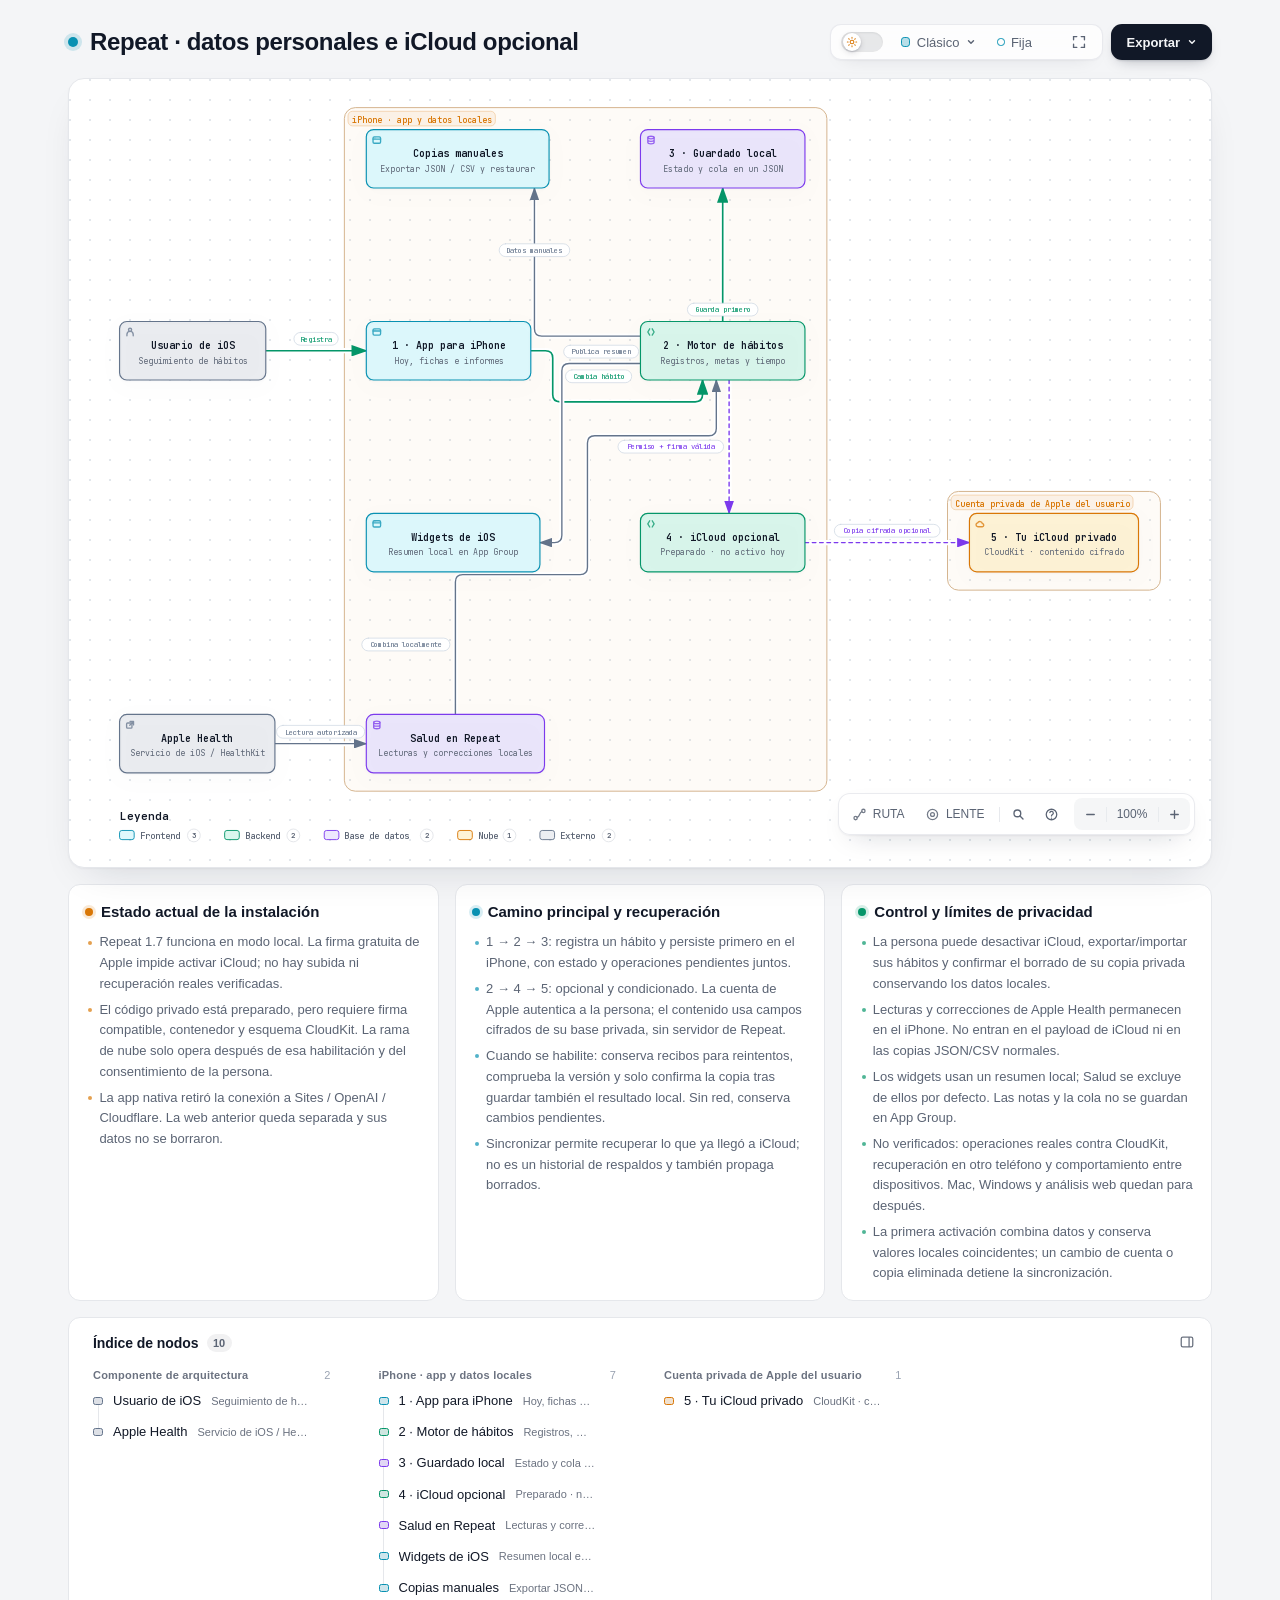
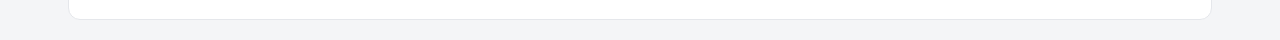
==== commit 82a2c432: "docs: show local privacy and gated iCloud architecture" ====
--- a/docs/architecture/repeat.html
+++ b/docs/architecture/repeat.html
@@ -5,7 +5,7 @@
   <meta name="viewport" content="width=device-width, initial-scale=1.0">
   <meta name="generator" content="archify 3.1.0">
   <meta name="archify-reader-contract" content="declared-wide-v1">
-  <title>Repeat · arquitectura de alto nivel · Diagrama</title>
+  <title>Repeat · datos personales e iCloud opcional · Diagrama</title>
   <script>
     // Resolve the theme before first paint so light-preference users don't
     // see a dark flash. The toolbar script below re-applies with UI state.
@@ -5150,17 +5150,17 @@
            data-preset-badge-blueprint="PLANO / REV 01"
            data-preset-badge-editorial="EDITORIAL / NOTA DE CAMPO">
         <div class="pulse-dot"></div>
-        <h1>Repeat · arquitectura de alto nivel</h1>
+        <h1>Repeat · datos personales e iCloud opcional</h1>
       </div>
     </div>
 
-    <script id="archify-source-evidence-data" type="application/json">{"schemaVersion":1,"verified":true,"repository":{"url":"git@github.com:adrianrrruiz/Repeat","revision":"4d692ecf58fc1c8611baeb94a31d04c0501b3452","shortRevision":"4d692ec","label":"adrianrrruiz/Repeat","linkMode":"local-only"},"referenceCount":27,"nodes":{"persona":[{"path":"AGENTS.md","line":12,"endLine":13}],"interfaz":[{"path":"ios/Repeat/Views.swift","line":3,"endLine":35},{"path":"ios/Repeat/RepeatApp.swift","line":4,"endLine":10}],"motor":[{"path":"ios/Repeat/Store.swift","line":43,"endLine":84},{"path":"ios/Repeat/Store.swift","line":124,"endLine":151},{"path":"ios/Repeat/Store.swift","line":153,"endLine":187}],"estado":[{"path":"ios/Repeat/Store.swift","line":30,"endLine":45},{"path":"ios/Repeat/Persistence.swift","line":3,"endLine":10},{"path":"ios/Repeat/Store.swift","line":68,"endLine":73}],"sincronizacion":[{"path":"ios/Repeat/Store.swift","line":91,"endLine":122},{"path":"ios/Repeat/Views.swift","line":35,"endLine":36}],"api":[{"path":"app/api/state/route.ts","line":7,"endLine":36},{"path":"app/api/state/route.ts","line":40,"endLine":64}],"d1":[{"path":"db/schema.ts","line":1,"endLine":6},{"path":"app/api/state/route.ts","line":7,"endLine":18},{"path":"app/api/state/route.ts","line":53,"endLine":64}],"salud":[{"path":"ios/Repeat/Store.swift","line":153,"endLine":187},{"path":"ios/Repeat/NativeStorage.swift","line":32,"endLine":47},{"path":"ios/Repeat/HealthIntegration.swift","line":21,"endLine":55}],"healthkit":[{"path":"ios/Repeat/HealthIntegration.swift","line":21,"endLine":55}],"widgets":[{"path":"ios/Repeat/NativeStorage.swift","line":19,"endLine":30},{"path":"ios/RepeatWidgets/Widgets.swift","line":6,"endLine":14},{"path":"ios/Repeat/Store.swift","line":143,"endLine":151}],"identidad":[{"path":"app/chatgpt-auth.ts","line":11,"endLine":39},{"path":"app/api/state/route.ts","line":16,"endLine":25},{"path":"ios/Repeat/ConnectionView.swift","line":4,"endLine":24}],"web":[{"path":"components/repeat.tsx","line":15,"endLine":23}]}}</script>
+    <script id="archify-source-evidence-data" type="application/json">{"schemaVersion":1,"verified":true,"repository":{"url":"git@github.com:adrianrrruiz/Repeat","revision":"2ff18f6fa4e1c1a5e7e1311a91d8b1af9dd9ca42","shortRevision":"2ff18f6","label":"adrianrrruiz/Repeat","linkMode":"local-only"},"referenceCount":23,"nodes":{"persona":[{"path":"AGENTS.md","line":12,"endLine":13}],"interfaz":[{"path":"ios/Repeat/Views.swift","line":3,"endLine":35},{"path":"ios/Repeat/RepeatApp.swift","line":4,"endLine":10}],"motor":[{"path":"ios/Repeat/Store.swift","line":41,"endLine":55},{"path":"ios/Repeat/Store.swift","line":91,"endLine":111},{"path":"ios/Repeat/Store.swift","line":132,"endLine":151}],"estado":[{"path":"ios/Repeat/Store.swift","line":27,"endLine":49},{"path":"ios/Repeat/Persistence.swift","line":3,"endLine":10},{"path":"ios/Repeat/Models.swift","line":117,"endLine":133}],"sincronizacion":[{"path":"ios/Repeat/CloudSync.swift","line":20,"endLine":103},{"path":"ios/Repeat/CloudReplica.swift","line":5,"endLine":34},{"path":"ios/Repeat/Store.swift","line":69,"endLine":111}],"salud":[{"path":"ios/Repeat/Store.swift","line":142,"endLine":151},{"path":"ios/Repeat/NativeStorage.swift","line":32,"endLine":47},{"path":"ios/Repeat/HealthIntegration.swift","line":21,"endLine":55}],"healthkit":[{"path":"ios/Repeat/HealthIntegration.swift","line":21,"endLine":55}],"widgets":[{"path":"ios/Repeat/NativeStorage.swift","line":19,"endLine":30},{"path":"ios/RepeatWidgets/Widgets.swift","line":6,"endLine":14},{"path":"ios/Repeat/Store.swift","line":132,"endLine":140}],"icloud":[{"path":"ios/Repeat/CloudSync.swift","line":34,"endLine":40},{"path":"ios/Repeat/CloudSync.swift","line":49,"endLine":98},{"path":"ios/Repeat/CloudSync.swift","line":105,"endLine":109}],"copias":[{"path":"ios/Repeat/PersonalFeatures.swift","line":31,"endLine":55}]}}</script>
     <script id="archify-i18n-data" type="application/json">{"locale":"es","messages":{"viewer.kind.frontend":"Frontend","viewer.kind.backend":"Backend","viewer.kind.database":"Base de datos","viewer.kind.cloud":"Nube","viewer.kind.security":"Seguridad","viewer.kind.messagebus":"Bus de mensajes","viewer.kind.external":"Externo","viewer.kind.neutral":"Neutral","viewer.kind.node":"Nodo","viewer.kind.start":"Inicio","viewer.kind.active":"Activo","viewer.kind.waiting":"En espera","viewer.kind.decision":"Decisión","viewer.kind.success":"Éxito","viewer.kind.failure":"Fallo","viewer.toolbar.actions":"Acciones del diagrama","viewer.theme.toggle.title":"Cambiar tema (T)","viewer.theme.toggle":"Cambiar tema de color","viewer.theme.dark":"Oscuro","viewer.theme.light":"Claro","viewer.preset.choose.title":"Elegir estilo visual (S alterna)","viewer.preset.choose":"Elegir estilo visual","viewer.preset.style":"Estilo","viewer.preset.menu":"Estilo visual","viewer.preset.identity":"Identidad visual","viewer.preset.cycles":"alterna","viewer.preset.classic":"Clásico","viewer.preset.classic.short":"Clásico","viewer.preset.classic.hint":"Predeterminado técnico estable","viewer.preset.flow":"Flujo de señal","viewer.preset.flow.short":"Flujo","viewer.preset.flow.hint":"Presentación con énfasis en el movimiento","viewer.preset.blueprint":"Plano","viewer.preset.blueprint.hint":"Revisión de ingeniería","viewer.preset.editorial":"Editorial","viewer.preset.editorial.hint":"Notas de publicación y lanzamiento","viewer.preset.badge.signalFlow":"FLUJO DE SEÑAL","viewer.preset.badge.blueprint":"PLANO / REV 01","viewer.preset.badge.editorial":"EDITORIAL / NOTA DE CAMPO","viewer.preset.badge.editorialPlate":"ARCHIFY / LÁMINA 04","viewer.preset.current":"Estilo visual: {style}. Elegir estilo visual","viewer.motion.live":"Activa","viewer.motion.still":"Fija","viewer.motion.pause":"Pausar animación","viewer.motion.resume":"Reanudar animación","viewer.motion.reduced":"Animación pausada por la preferencia de movimiento reducido","viewer.motion.hidden":"Animación pausada mientras esta página está oculta","viewer.motion.yielding":"Pausar animación; cediendo a {owner}","viewer.motion.yielding.title":"Vista previa en vivo activada · cediendo a {owner}","viewer.owner.route":"Sonda de ruta","viewer.owner.lens":"Lente semántico","viewer.owner.relationship":"Vista previa de relación","viewer.owner.intent":"Traza de intención","viewer.owner.focus":"enfoque semántico","viewer.owner.legend":"vista previa de la leyenda","viewer.owner.reader":"interacción del lector","viewer.present.enter":"Entrar al modo presentación","viewer.present.enter.title":"Modo presentación (F)","viewer.present.exit":"Salir del modo presentación","viewer.present.exit.title":"Salir del modo presentación (F o Escape)","viewer.present.present":"Presentar","viewer.present.exit.label":"Salir","viewer.export.button":"Exportar","viewer.export.button.title":"Exportar diagrama (E)","viewer.export.diagram":"Exportar diagrama","viewer.export.menu":"Exportar","viewer.export.subtitle":"Salidas portables y limpias","viewer.export.share":"Compartir","viewer.export.shareCard":"Tarjeta para compartir","viewer.export.routeShareCard":"Tarjeta de ruta para compartir","viewer.export.reachShareCard":"Tarjeta de alcance para compartir","viewer.export.copyDiagram":"Copiar diagrama","viewer.export.clipboardPng":"PNG al portapapeles","viewer.export.raster":"Imágenes rasterizadas","viewer.export.image":"Imagen","viewer.export.lossless":"Imagen sin pérdida","viewer.export.compact":"Imagen compacta","viewer.export.modern":"Imagen moderna","viewer.export.vectorMotion":"Vector y movimiento","viewer.export.vectorMotion.heading":"Vector y movimiento","viewer.export.editable":"Vector editable","viewer.export.svg.auto":"SVG · Auto","viewer.export.svg.auto.hint":"Coincide con el tema del host","viewer.export.svg.light":"SVG · Claro","viewer.export.svg.light.hint":"Siempre claro","viewer.export.svg.dark":"SVG · Oscuro","viewer.export.svg.dark.hint":"Siempre oscuro","viewer.export.motion6s":"Movimiento de 6 s","viewer.export.unsupported":"No compatible con este navegador","viewer.export.clipboardUnsupported":"Este navegador no admite escribir imágenes en el portapapeles","viewer.export.clipboardUnsupported.short":"Escritura de imágenes en el portapapeles no admitida en este navegador.","viewer.export.motionUnavailable":"Captura de movimiento no disponible en este navegador","viewer.export.webmUnavailable":"WebM no disponible en este navegador","viewer.export.failed":"Falló la exportación: {message}","viewer.export.unknownVariant":"Variante de tarjeta para compartir desconocida: {variant}","viewer.export.routeRequired":"Traza una ruta antes de exportar una tarjeta de ruta para compartir","viewer.export.reachRequired":"Traza el alcance definido antes de exportar una tarjeta de alcance para compartir","viewer.export.unknown":"desconocido","viewer.export.routeFailed":"Falló la exportación de la tarjeta de ruta para compartir: {message}","viewer.export.reachFailed":"Falló la exportación de la tarjeta de alcance para compartir: {message}","viewer.export.copyFailed":"Error al copiar: {message}","viewer.export.copiedPng":"PNG copiado al portapapeles","viewer.export.downloadedRoute":"Tarjeta de ruta para compartir descargada","viewer.export.downloadedReach":"Tarjeta de alcance para compartir descargada","viewer.export.downloadedWebm":"WebM descargado","viewer.export.recording":"Grabando 6 segundos de movimiento…","viewer.export.card.routeSummary.one":"Ruta: {source} → {target} · {count} paso","viewer.export.card.routeSummary.other":"Ruta: {source} → {target} · {count} pasos","viewer.export.card.reachSummary":"Alcance definido {direction} desde {origin} · {nodes} · {links} · máx {hops}","viewer.export.card.node.one":"{count} nodo","viewer.export.card.node.other":"{count} nodos","viewer.export.card.link.one":"{count} enlace","viewer.export.card.link.other":"{count} enlaces","viewer.export.card.hop.one":"{count} salto","viewer.export.card.hop.other":"{count} saltos","viewer.export.card.routeBadge":"ARCHIFY · RUTA · {hops}","viewer.export.card.reachBadge":"ARCHIFY · ALCANCE {direction}","viewer.export.direction.upstream":"Ascendente","viewer.export.direction.downstream":"Descendente","viewer.export.error.canvasUnavailable":"Lienzo no disponible para {label}","viewer.export.error.contextUnavailable":"Contexto de lienzo 2D no disponible para {label}","viewer.export.error.toBlobUnavailable":"canvas.toBlob no disponible para {label}","viewer.export.error.toBlobNull":"canvas.toBlob no devolvió datos para {label}","viewer.export.error.variantsCombined":"Las variantes de tarjeta para compartir no se pueden combinar","viewer.export.error.viewerState":"La exportación de la tarjeta para compartir no pudo quitar el estado temporal del visor","viewer.export.error.routeState":"La exportación de la tarjeta de ruta no pudo preservar la ruta resuelta de forma segura","viewer.export.error.reachState":"La exportación de la tarjeta de alcance no pudo preservar el alcance definido de forma segura","viewer.export.error.webmRequirements":"La exportación de movimiento WebM requiere una animación de traza y compatibilidad del navegador con MediaRecorder","viewer.export.error.mediaRecorder":"MediaRecorder falló","viewer.export.error.emptyWebm":"MediaRecorder produjo un WebM vacío","viewer.export.error.webmBackground":"No se pudo cargar el fondo SVG para la exportación WebM","viewer.guide.title":"Explorar este sistema","viewer.focus.selectedNodes":"{count} nodos seleccionados","viewer.guide.eyebrow":"Guía del diagrama","viewer.guide.close":"Cerrar la guía del diagrama","viewer.guide.inspecting":"Inspeccionando la semántica compilada","viewer.guide.actions":"Acciones de exploración del diagrama","viewer.guide.find":"Buscar cualquier nodo","viewer.guide.find.hint":"Busca por etiquetas, responsabilidades, tipos e IDs estables.","viewer.guide.route":"Trazar una ruta","viewer.guide.route.aria":"Trazar una ruta dirigida","viewer.guide.route.hint":"Pregunta cómo se conectan dos nodos semánticos en el sentido definido.","viewer.guide.map":"Ver todo el sistema","viewer.guide.map.hint":"Abre el Radar semántico con un viewport en vivo y nodos estables.","viewer.guide.lens":"Comparar tipos semánticos","viewer.guide.lens.hint":"Cuenta roles, revela su tráfico y compara enlaces directos definidos.","viewer.guide.present":"Entrar al modo presentación","viewer.guide.present.hint":"Dale al diagrama en vivo todo el viewport sin cambiar la exportación.","viewer.guide.shortcuts":"Atajos de teclado adicionales","viewer.guide.shortcut.export":"Exportar","viewer.guide.shortcut.theme":"Tema","viewer.guide.shortcut.style":"Estilo","viewer.guide.shortcut.reset":"Restablecer","viewer.guide.shortcut.zoomIn":"Acercar","viewer.guide.shortcut.zoomOut":"Alejar","viewer.guide.shortcut.close":"Cerrar","viewer.guide.credit":"¿Te resulta útil Archify? Una estrella en GitHub ayuda","viewer.guide.star":"Star","viewer.guide.facts":"{nodes} · {relationships}","viewer.guide.fact.node.one":"{count} nodo semántico","viewer.guide.fact.node.other":"{count} nodos semánticos","viewer.guide.fact.relationship.one":"{count} relación","viewer.guide.fact.relationship.other":"{count} relaciones","viewer.guide.open":"Abrir la guía del diagrama","viewer.finder.title":"Buscar un nodo","viewer.finder.close":"Cerrar el buscador de nodos","viewer.finder.placeholder":"Buscar etiquetas o IDs","viewer.finder.search":"Buscar nodos del diagrama","viewer.finder.results":"Nodos del diagrama","viewer.finder.empty":"No hay nodos coincidentes","viewer.finder.result.focus":"Enfocar {label}","viewer.finder.result.routeStart":"Elegir {label} como inicio de la ruta","viewer.finder.result.routeTarget":"Elegir {label} como destino de la ruta, {links}","viewer.finder.status.empty":"No hay nodos coincidentes","viewer.finder.status.count.one":"{count} nodo coincidente","viewer.finder.status.count.other":"{count} nodos coincidentes","viewer.finder.noun.nodes":"nodos","viewer.finder.link.one":"{count} enlace","viewer.finder.link.other":"{count} enlaces","viewer.finder.result.focus.one":"Enfocar {label}, {count} conexión relacionada","viewer.finder.result.focus.other":"Enfocar {label}, {count} conexiones relacionadas","viewer.finder.status.filtered":"{visible} de {available} {noun}","viewer.finder.status.all":"{available} {noun}","viewer.passport.eyebrow":"Pasaporte semántico","viewer.passport.metadata":"Metadatos del nodo","viewer.passport.evidence":"Evidencia de fuente verificada","viewer.passport.verified":"Fuente verificada","viewer.passport.verificationScope":"Verificado contra el Git local en la revisión fijada. No se ha comprobado el acceso remoto.","viewer.passport.reach":"Alcance definido","viewer.passport.reach.trace":"Trazar la alcanzabilidad definida","viewer.passport.upstream":"Ascendente","viewer.passport.downstream":"Descendente","viewer.passport.upstream.trace":"Trazar la alcanzabilidad definida ascendente","viewer.passport.downstream.trace":"Trazar la alcanzabilidad definida descendente","viewer.passport.close":"Cerrar el pasaporte semántico","viewer.passport.move":"Mover el pasaporte semántico. Arrastra, usa las flechas o pulsa Inicio para restablecer.","viewer.passport.copy":"Copiar enlace","viewer.passport.copy.focus":"Copiar enlace al nodo enfocado","viewer.passport.relations":"Relaciones","viewer.passport.relations.show":"Mostrar relaciones conectadas","viewer.passport.relations.hide":"Ocultar relaciones conectadas","viewer.passport.relations.list":"Relaciones conectadas","viewer.passport.copyRelation":"Copiar relación","viewer.passport.copyNode":"Copiar nodo","viewer.passport.copyPinned":"Copiar enlace a la relación fijada","viewer.passport.copySource":"Copiar enlace al nodo de origen","viewer.passport.copy.focused.success":"Enlace del nodo enfocado copiado","viewer.passport.copy.pinned.success":"Enlace de la relación fijada copiado","viewer.passport.copy.focused.failed":"No se pudo copiar el enlace del nodo enfocado","viewer.passport.copy.pinned.failed":"No se pudo copiar el enlace de la relación fijada","viewer.passport.relationship.none":"No hay relaciones conectadas","viewer.passport.relationship.count.one":"{count} relación","viewer.passport.relationship.count.other":"{count} relaciones","viewer.passport.relationship.show.one":"Mostrar {count} relación conectada","viewer.passport.relationship.show.other":"Mostrar {count} relaciones conectadas","viewer.passport.relationship.summary":"{out} salientes · {in} entrantes{loops}","viewer.passport.relationship.loops":" · {count} bucle","viewer.passport.relationship.explorer":"Explorador de relaciones directas","viewer.passport.relationship.help":"Usa las flechas para explorar las relaciones. Pulsa Enter o Espacio para fijar detalles; Escape las borra.","viewer.passport.relationship.loopsBack":"vuelve sobre sí mismo","viewer.passport.relationship.connectsTo":"conecta a","viewer.passport.relationship.connectsFrom":"conecta desde","viewer.passport.relationship.pinned":"Relación fijada · {from} → {to} · {label}","viewer.passport.relationship.inspect":"Inspeccionar relación {index} de {total}: {from} a {to}, {label}. Pulsa Enter para ver detalles.","viewer.passport.relationship.group.out":"Salientes","viewer.passport.relationship.group.in":"Entrantes","viewer.passport.relationship.group.loop":"Bucles propios","viewer.passport.relationship.row":"{group}: {relationship}, {neighbor}","viewer.passport.relationship.direction.out":"SAL →","viewer.passport.relationship.direction.in":"← ENT","viewer.passport.relationship.direction.loop":"BUCLE","viewer.passport.sourceCount.one":"{count} referencia de fuente verificada","viewer.passport.sourceCount.other":"{count} referencias de fuente verificadas","viewer.passport.repository.open":"Abrir la revisión verificada del repositorio {revision}","viewer.passport.source.open":"Abrir la fuente verificada {path} en la revisión {revision}","viewer.passport.source.openLink":"Abrir ↗","viewer.passport.reach.upstream.one":"Trazar {count} nodo definido ascendente","viewer.passport.reach.upstream.other":"Trazar {count} nodos definidos ascendentes","viewer.passport.reach.downstream.one":"Trazar {count} nodo definido descendente","viewer.passport.reach.downstream.other":"Trazar {count} nodos definidos descendentes","viewer.passport.reach.noUpstream":"No hay nodos definidos ascendentes","viewer.passport.reach.noDownstream":"No hay nodos definidos descendentes","viewer.passport.reach.status":"{direction} · {nodes} nodos · {links} enlaces · máx {hops} saltos","viewer.route.eyebrow":"Ruta","viewer.route.start":"Haz clic donde empieza la ruta","viewer.route.start.find":"Buscar inicio","viewer.route.start.find.aria":"Buscar un inicio de ruta","viewer.route.copy":"Copiar enlace","viewer.route.copy.aria":"Copiar enlace a la ruta trazada","viewer.route.clear":"Borrar","viewer.route.clear.aria":"Borrar la sonda de ruta","viewer.route.traced":"Ruta","viewer.route.pickTwo":"Haz clic en dos nodos del diagrama","viewer.route.pickOne":"Haz clic en un nodo del diagrama","viewer.route.controls":"Controles del recorrido de la ruta","viewer.route.previous":"Posición anterior de la ruta","viewer.route.play":"Reproducir el recorrido de la ruta","viewer.route.pause":"Pausar el recorrido de la ruta","viewer.route.replay":"Repetir el recorrido de la ruta","viewer.route.next":"Posición siguiente de la ruta","viewer.route.journey":"Recorrido","viewer.route.pause.label":"Pausar","viewer.route.replay.label":"Repetir","viewer.route.overview":"Vista general","viewer.route.overview.aria":"Mostrar la vista general completa de la ruta","viewer.route.instructions":"Haz clic en un inicio y luego en un final. La ruta sigue las flechas.","viewer.route.destination":"¿Dónde termina la ruta desde {label}?","viewer.route.destination.find":"Buscar destino","viewer.route.destination.find.aria":"Buscar un destino de ruta alcanzable","viewer.route.differentDestination":"Elige un destino diferente","viewer.route.distinct":"Elige dos nodos distintos.","viewer.route.unreachable":"No se llega a {label} desde aquí","viewer.route.unreachable.detail":"No se llega a {target} desde {source} siguiendo las flechas. Elige un nodo resaltado.","viewer.route.start.instructions":"Luego elige el final. Solo se iluminan los nodos alcanzables.","viewer.route.copy.success":"Enlace de la ruta trazada copiado","viewer.route.copy.failed":"No se pudo copiar el enlace de la ruta trazada","viewer.route.position":"Posición de la ruta {index} de {total}: {label}","viewer.route.step":"Paso {index} de {total} · {phase} · {label}","viewer.route.motionRequired":"El recorrido automático requiere la animación Activa","viewer.route.trigger.clear":"Borrar la ruta trazada","viewer.route.overview.status":"{nodes} · {hops} · ruta más corta","viewer.route.overview.node.one":"{count} nodo","viewer.route.overview.node.other":"{count} nodos","viewer.route.overview.hop.one":"{count} paso","viewer.route.overview.hop.other":"{count} pasos","viewer.route.phase.playing":"Reproduciendo","viewer.route.phase.complete":"Completo","viewer.route.phase.inspecting":"Inspeccionando","viewer.route.destination.count.one":"{count} nodo alcanzable está resaltado. Haz clic en él.","viewer.route.destination.count.other":"{count} nodos alcanzables están resaltados. Haz clic en uno.","viewer.route.noOutgoing":"Ninguna flecha sale de este nodo. Bórralo y elige otro inicio.","viewer.route.result.title":"{source} a {target}","viewer.route.finder.source.title":"Elegir el inicio de la ruta","viewer.route.finder.source.placeholder":"Buscar orígenes de ruta","viewer.route.finder.source.empty":"No hay orígenes de ruta coincidentes","viewer.route.finder.source.results":"Nodos que pueden iniciar una ruta","viewer.route.finder.source.noun":"orígenes de ruta","viewer.route.finder.source.badge":"inicio","viewer.route.finder.target.title":"Destino desde {label}","viewer.route.finder.target.placeholder":"Buscar destinos alcanzables","viewer.route.finder.target.empty":"No hay destinos alcanzables coincidentes","viewer.route.finder.target.results":"Destinos de ruta alcanzables","viewer.route.finder.target.noun":"destinos alcanzables","viewer.route.hop.one":"{count} salto","viewer.route.hop.other":"{count} saltos","viewer.lens.eyebrow":"Lente semántico","viewer.lens.title":"Comparar roles del sistema","viewer.lens.close":"Cerrar el lente semántico","viewer.lens.instruction":"Elige hasta dos tipos semánticos. Uno revela su tráfico real; dos comparan solo las relaciones directas definidas.","viewer.lens.kinds":"Tipos semánticos","viewer.lens.choose":"Elige un tipo para inspeccionar sus nodos y las relaciones que lo tocan.","viewer.lens.copy":"Copiar enlace al lente semántico","viewer.lens.clear":"Borrar el lente semántico","viewer.lens.open":"Abrir el lente semántico","viewer.lens.openActive":"Abrir el lente semántico activo","viewer.lens.legend":"Leyenda semántica","viewer.lens.legend.inspect.one":"Inspeccionar {label}, {count} nodo","viewer.lens.legend.inspect.other":"Inspeccionar {label}, {count} nodos","viewer.lens.kind.count.one":"{label}, {count} nodo","viewer.lens.kind.count.other":"{label}, {count} nodos","viewer.lens.compare.one":"{first} → {second}: {forward} · {second} → {first}: {reverse} · {count} relación directa","viewer.lens.compare.other":"{first} → {second}: {forward} · {second} → {first}: {reverse} · {count} relaciones directas","viewer.lens.single":"{nodes} · {relationships} · los pares conectados permanecen visibles","viewer.lens.node.one":"{count} nodo {label}","viewer.lens.node.other":"{count} nodos {label}","viewer.lens.relationship.one":"{count} relación en contacto","viewer.lens.relationship.other":"{count} relaciones en contacto","viewer.radar.title":"Radar semántico","viewer.radar.building":"Construyendo la vista general","viewer.radar.openFull":"Abrir el radar semántico completo","viewer.radar.open":"Abrir el radar","viewer.radar.close":"Cerrar el radar semántico","viewer.radar.surface":"Vista general del diagrama. Haz clic en un nodo para enfocarlo, o usa las flechas para desplazarte.","viewer.radar.click":"Clic en el nodo","viewer.radar.drag":"Arrastra para desplazar","viewer.radar.space":"El radar semántico necesita más espacio de MAPA.","viewer.radar.nodes":"Nodos del radar del diagrama semántico","viewer.radar.focus":"Enfocar {label} desde el Radar semántico","viewer.radar.status":"{count} nodos · {viewport}","viewer.radar.fullMap":"{count} nodos · mapa completo","viewer.radar.compacted":"Radar compactado para no tapar el Pasaporte semántico ni los controles de MAPA.","viewer.radar.cancelWaiting":"Cancelar la espera del radar semántico por más espacio de MAPA","viewer.radar.needsSpace":"El radar semántico necesita más espacio de MAPA visible","viewer.radar.viewport.full":"mapa completo","viewer.radar.viewport.width":"{percent}% de ancho","viewer.radar.viewport.scale":"{percent}% del viewport","viewer.nav.controls":"Controles de vista del diagrama","viewer.nav.route":"Trazar una ruta dirigida","viewer.nav.route.title":"Trazar ruta (R)","viewer.nav.route.short":"RUTA","viewer.nav.radar":"Abrir el radar semántico","viewer.nav.radar.title":"Radar semántico (M)","viewer.nav.radar.short":"MAPA","viewer.nav.lens":"Abrir el lente semántico","viewer.nav.lens.title":"Lente semántico (L)","viewer.nav.lens.short":"LENTE","viewer.nav.find":"Buscar un nodo","viewer.nav.find.title":"Buscar un nodo (/)","viewer.outline.title":"Índice de nodos","viewer.rail.show":"Notas e índice","viewer.rail.controls":"Panel lateral","viewer.rail.collapse":"Contraer panel lateral","viewer.rail.bottom":"Mover el panel debajo","viewer.rail.right":"Mover el panel al lado","viewer.nav.guide":"Abrir la guía del diagrama","viewer.nav.guide.title":"Guía del diagrama (?)","viewer.nav.zoomOut":"Alejar","viewer.nav.zoomOut.title":"Alejar (-)","viewer.nav.reset":"Restablecer la vista del diagrama","viewer.nav.reset.title":"Restablecer vista (0)","viewer.nav.read":"LEER","viewer.nav.zoomIn":"Acercar","viewer.nav.zoomIn.title":"Acercar (+)","viewer.nav.camera":"{hint}. Restablecer la vista del diagrama","viewer.nav.camera.title":"{semantic}{hint} · restablecer vista (0)","viewer.nav.camera.semantic":"Cámara semántica activa · ","viewer.nav.level.map":"MAPA","viewer.nav.level.read":"LEER","viewer.nav.level.full":"COMPLETO","viewer.nav.level.auto":"AUTO","viewer.nav.detail.map":"Acerca para revelar las etiquetas de relación y el contexto de los nodos","viewer.nav.detail.read":"Acerca de nuevo para revelar etiquetas y anotaciones","viewer.nav.detail.full":"Detalle completo del diagrama","viewer.intent.summary":"{label}. {out} salientes, {in} entrantes{loops}. {total} conexiones. Pulsa Enter para ver detalles.","viewer.intent.loops":", {count} bucle propio","viewer.common.copied":"Copiado","viewer.common.copyFailed":"Error al copiar","viewer.common.copyLink":"Copiar enlace","viewer.common.clear":"Borrar","viewer.common.close":"Cerrar"}}</script>
     <!-- Main Diagram -->
     <div class="diagram-container" data-detail-level="read"
          data-preset-badge-editorial-plate="ARCHIFY / LÁMINA 04">
-      <svg viewBox="0 0 1214 832" role="img" lang="es" aria-labelledby="archify-diagram-title archify-diagram-description" data-animation="trace" data-preset="classic" data-quality-profile="showcase" data-node-ui="" data-reader-fit="intrinsic-height" data-reader-min-text="7.5" data-reader-primary-text="14">
-        <title id="archify-diagram-title">Repeat · arquitectura de alto nivel</title>
+      <svg viewBox="0 0 1219 832" role="img" lang="es" aria-labelledby="archify-diagram-title archify-diagram-description" data-animation="trace" data-preset="classic" data-quality-profile="showcase" data-node-ui="" data-reader-fit="intrinsic-height" data-reader-min-text="7.5" data-reader-primary-text="14">
+        <title id="archify-diagram-title">Repeat · datos personales e iCloud opcional</title>
         <desc id="archify-diagram-description">Un diagrama de arquitectura generado por Archify.</desc>
         <!-- Definitions -->
         <defs>
@@ -5206,167 +5206,136 @@
         <rect width="100%" height="100%" fill="url(#grid)" />
 
         <!-- Boundaries (behind everything) -->
-        <rect data-graph-role="structural-frame" data-composition-frame-kind="region" data-composition-frame-id="0" data-composition-frame-label="iPhone · Repeat y almacenamiento local" x="286" y="16" width="528" height="528" rx="12" class="c-region" stroke-width="1"/>
-
-        <rect data-graph-role="structural-frame" data-composition-frame-kind="region" data-composition-frame-id="1" data-composition-frame-label="Servicios alojados · Sites / Cloudflare" x="946" y="226" width="228" height="538" rx="12" class="c-region" stroke-width="1"/>
+        <rect data-graph-role="structural-frame" data-composition-frame-kind="region" data-composition-frame-id="0" data-composition-frame-label="iPhone · app y datos locales" x="286" y="16" width="528" height="748" rx="12" class="c-region" stroke-width="1"/>
+
+        <rect data-graph-role="structural-frame" data-composition-frame-kind="region" data-composition-frame-id="1" data-composition-frame-label="Cuenta privada de Apple del usuario" x="946" y="436" width="233" height="108" rx="12" class="c-region" stroke-width="1"/>
 
         <!-- Connection paths (before components for correct z-order) -->
         <g data-graph-role="automatic-crossover" style="--step:0">
-          <path data-graph-role="automatic-crossover-underlay" d="M 200 72 L 310 72" fill="none" stroke="var(--mask)" stroke-width="5.8" stroke-linecap="round" stroke-linejoin="round" pointer-events="none"/>
-          <path data-edge-from="persona" data-edge-to="interfaz" data-edge-label="Registra" data-edge-key="0" data-edge-id="usar" data-composition-points="200,72;310,72" data-composition-crossover="halo" data-composition-independent="true" d="M 200 72 L 310 72" class="a-emphasis" data-animate="edge" style="--step:0" stroke-width="1.8" marker-end="url(#arrowhead-emphasis)"/>
+          <path data-graph-role="automatic-crossover-underlay" d="M 200 282 L 310 282" fill="none" stroke="var(--mask)" stroke-width="5.8" stroke-linecap="round" stroke-linejoin="round" pointer-events="none"/>
+          <path data-edge-from="persona" data-edge-to="interfaz" data-edge-label="Registra" data-edge-key="0" data-edge-id="usar" data-composition-points="200,282;310,282" data-composition-crossover="halo" data-composition-independent="true" d="M 200 282 L 310 282" class="a-emphasis" data-animate="edge" style="--step:0" stroke-width="1.8" marker-end="url(#arrowhead-emphasis)"/>
         </g>
         <g data-graph-role="automatic-crossover" style="--step:1">
-          <path data-graph-role="automatic-crossover-underlay" d="M 490 63.95 L 610 63.95" fill="none" stroke="var(--mask)" stroke-width="5.8" stroke-linecap="round" stroke-linejoin="round" pointer-events="none"/>
-          <path data-edge-from="interfaz" data-edge-to="motor" data-edge-label="Cambia hábito" data-edge-key="1" data-edge-id="cambiar" data-composition-points="490,63.95;610,63.95" data-composition-crossover="halo" data-composition-independent="true" d="M 490 63.95 L 610 63.95" class="a-emphasis" data-animate="edge" style="--step:1" stroke-width="1.8" marker-end="url(#arrowhead-emphasis)"/>
+          <path data-graph-role="automatic-crossover-underlay" d="M 490 282 L 506 282 Q 514 282 514 290 L 514 330 Q 514 338 522 338 L 669.95 338 Q 677.95 338 677.95 330 L 677.95 314" fill="none" stroke="var(--mask)" stroke-width="5.8" stroke-linecap="round" stroke-linejoin="round" pointer-events="none"/>
+          <path data-edge-from="interfaz" data-edge-to="motor" data-edge-label="Cambia hábito" data-edge-key="1" data-edge-id="cambiar" data-composition-points="490,282;514,282;514,338;677.95,338;677.95,314" data-composition-crossover="halo" data-composition-independent="true" d="M 490 282 L 506 282 Q 514 282 514 290 L 514 330 Q 514 338 522 338 L 669.95 338 Q 677.95 338 677.95 330 L 677.95 314" class="a-emphasis" data-animate="edge" style="--step:1" stroke-width="1.8" marker-end="url(#arrowhead-emphasis)"/>
         </g>
         <g data-graph-role="automatic-crossover" style="--step:2">
-          <path data-graph-role="automatic-crossover-underlay" d="M 715.05 104 L 715.05 250" fill="none" stroke="var(--mask)" stroke-width="5.8" stroke-linecap="round" stroke-linejoin="round" pointer-events="none"/>
-          <path data-edge-from="motor" data-edge-to="estado" data-edge-label="Guarda primero" data-edge-key="2" data-edge-id="guardar" data-composition-points="715.05,104;715.05,250" data-composition-crossover="halo" data-composition-independent="true" d="M 715.05 104 L 715.05 250" class="a-emphasis" data-animate="edge" style="--step:2" stroke-width="1.8" marker-end="url(#arrowhead-emphasis)"/>
+          <path data-graph-role="automatic-crossover-underlay" d="M 700 250 L 700 104" fill="none" stroke="var(--mask)" stroke-width="5.8" stroke-linecap="round" stroke-linejoin="round" pointer-events="none"/>
+          <path data-edge-from="motor" data-edge-to="estado" data-edge-label="Guarda primero" data-edge-key="2" data-edge-id="guardar" data-composition-points="700,250;700,104" data-composition-crossover="halo" data-composition-independent="true" d="M 700 250 L 700 104" class="a-emphasis" data-animate="edge" style="--step:2" stroke-width="1.8" marker-end="url(#arrowhead-emphasis)"/>
         </g>
         <g data-graph-role="automatic-crossover" style="--step:3">
-          <path data-graph-role="automatic-crossover-underlay" d="M 700 104 L 700 157 Q 700 165 692 165 L 599.1999999999999 165 Q 591.1999999999999 165 591.1999999999999 173 L 591.1999999999999 428 Q 591.1999999999999 436 599.1999999999999 436 L 692 436 Q 700 436 700 444 L 700 460" fill="none" stroke="var(--mask)" stroke-width="5.5" stroke-linecap="round" stroke-linejoin="round" pointer-events="none"/>
-          <path data-edge-from="motor" data-edge-to="sincronizacion" data-edge-label="Si conectado" data-edge-key="3" data-edge-id="enviar" data-composition-points="700,104;700,165;591.1999999999999,165;591.1999999999999,436;700,436;700,460" data-composition-crossover="halo" data-composition-independent="true" d="M 700 104 L 700 157 Q 700 165 692 165 L 599.1999999999999 165 Q 591.1999999999999 165 591.1999999999999 173 L 591.1999999999999 428 Q 591.1999999999999 436 599.1999999999999 436 L 692 436 Q 700 436 700 444 L 700 460" class="a-dashed" data-animate="edge" style="--step:3" stroke-width="1.5" marker-end="url(#arrowhead-dashed)"/>
+          <path data-graph-role="automatic-crossover-underlay" d="M 707 314 L 707 460" fill="none" stroke="var(--mask)" stroke-width="5.5" stroke-linecap="round" stroke-linejoin="round" pointer-events="none"/>
+          <path data-edge-from="motor" data-edge-to="sincronizacion" data-edge-label="Permiso + firma válida" data-edge-key="3" data-edge-id="enviar" data-composition-points="707,314;707,460" data-composition-crossover="halo" data-composition-independent="true" d="M 707 314 L 707 460" class="a-dashed" data-animate="edge" style="--step:3" stroke-width="1.5" marker-end="url(#arrowhead-dashed)"/>
         </g>
         <g data-graph-role="automatic-crossover" style="--step:4">
-          <path data-graph-role="automatic-crossover-underlay" d="M 790 492 L 970 492" fill="none" stroke="var(--mask)" stroke-width="5.8" stroke-linecap="round" stroke-linejoin="round" pointer-events="none"/>
-          <path data-edge-from="sincronizacion" data-edge-to="api" data-edge-label="HTTPS + sesión" data-edge-key="4" data-edge-id="https" data-composition-points="790,492;970,492" data-composition-crossover="halo" data-composition-independent="true" d="M 790 492 L 970 492" class="a-emphasis" data-animate="edge" style="--step:4" stroke-width="1.8" marker-end="url(#arrowhead-emphasis)"/>
+          <path data-graph-role="automatic-crossover-underlay" d="M 790 492 L 970 492" fill="none" stroke="var(--mask)" stroke-width="5.5" stroke-linecap="round" stroke-linejoin="round" pointer-events="none"/>
+          <path data-edge-from="sincronizacion" data-edge-to="icloud" data-edge-label="Copia cifrada opcional" data-edge-key="4" data-edge-id="privada" data-composition-points="790,492;970,492" data-composition-crossover="halo" data-composition-independent="true" d="M 790 492 L 970 492" class="a-dashed" data-animate="edge" style="--step:4" stroke-width="1.5" marker-end="url(#arrowhead-dashed)"/>
         </g>
         <g data-graph-role="automatic-crossover" style="--step:5">
-          <path data-graph-role="automatic-crossover-underlay" d="M 1060 524 L 1060 680" fill="none" stroke="var(--mask)" stroke-width="5.8" stroke-linecap="round" stroke-linejoin="round" pointer-events="none"/>
-          <path data-edge-from="api" data-edge-to="d1" data-edge-label="Lee / guarda" data-edge-key="5" data-edge-id="persistir" data-composition-points="1060,524;1060,680" data-composition-crossover="halo" data-composition-independent="true" d="M 1060 524 L 1060 680" class="a-emphasis" data-animate="edge" style="--step:5" stroke-width="1.8" marker-end="url(#arrowhead-emphasis)"/>
+          <path data-graph-role="automatic-crossover-underlay" d="M 210 712 L 310 712" fill="none" stroke="var(--mask)" stroke-width="5.5" stroke-linecap="round" stroke-linejoin="round" pointer-events="none"/>
+          <path data-edge-from="healthkit" data-edge-to="salud" data-edge-label="Lectura autorizada" data-edge-key="5" data-edge-id="lectura-salud" data-composition-points="210,712;310,712" data-composition-crossover="halo" data-composition-independent="true" d="M 210 712 L 310 712" class="a-default" data-animate="edge" style="--step:5" stroke-width="1.5" marker-end="url(#arrowhead)"/>
         </g>
         <g data-graph-role="automatic-crossover" style="--step:6">
-          <path data-graph-role="automatic-crossover-underlay" d="M 210 282 L 310 282" fill="none" stroke="var(--mask)" stroke-width="5.5" stroke-linecap="round" stroke-linejoin="round" pointer-events="none"/>
-          <path data-edge-from="healthkit" data-edge-to="salud" data-edge-label="Lectura autorizada" data-edge-key="6" data-edge-id="lectura-salud" data-composition-points="210,282;310,282" data-composition-crossover="halo" data-composition-independent="true" d="M 210 282 L 310 282" class="a-default" data-animate="edge" style="--step:6" stroke-width="1.5" marker-end="url(#arrowhead)"/>
+          <path data-graph-role="automatic-crossover-underlay" d="M 407.5 680 L 407.5 535 Q 407.5 527 415.5 527 L 544 527 Q 552 527 552 519 L 552 383 Q 552 375 560 375 L 685 375 Q 693 375 693 367 L 693 314" fill="none" stroke="var(--mask)" stroke-width="5.5" stroke-linecap="round" stroke-linejoin="round" pointer-events="none"/>
+          <path data-edge-from="salud" data-edge-to="motor" data-edge-label="Combina localmente" data-edge-key="6" data-edge-id="combinar" data-composition-points="407.5,680;407.5,527;552,527;552,375;693,375;693,314" data-composition-crossover="halo" data-composition-independent="true" d="M 407.5 680 L 407.5 535 Q 407.5 527 415.5 527 L 544 527 Q 552 527 552 519 L 552 383 Q 552 375 560 375 L 685 375 Q 693 375 693 367 L 693 314" class="a-default" data-animate="edge" style="--step:6" stroke-width="1.5" marker-end="url(#arrowhead)"/>
         </g>
         <g data-graph-role="automatic-crossover" style="--step:7">
-          <path data-graph-role="automatic-crossover-underlay" d="M 505 282 L 549.5 282 Q 557.5 282 557.5 274 L 557.5 87 Q 557.5 79 565.5 79 L 610 79" fill="none" stroke="var(--mask)" stroke-width="5.5" stroke-linecap="round" stroke-linejoin="round" pointer-events="none"/>
-          <path data-edge-from="salud" data-edge-to="motor" data-edge-label="Combina localmente" data-edge-key="7" data-edge-id="combinar" data-composition-points="505,282;557.5,282;557.5,79;610,79" data-composition-crossover="halo" data-composition-independent="true" d="M 505 282 L 549.5 282 Q 557.5 282 557.5 274 L 557.5 87 Q 557.5 79 565.5 79 L 610 79" class="a-default" data-animate="edge" style="--step:7" stroke-width="1.5" marker-end="url(#arrowhead)"/>
+          <path data-graph-role="automatic-crossover-underlay" d="M 610 296 L 532 296 Q 524 296 524 304 L 524 484 Q 524 492 516 492 L 500 492" fill="none" stroke="var(--mask)" stroke-width="5.5" stroke-linecap="round" stroke-linejoin="round" pointer-events="none"/>
+          <path data-edge-from="motor" data-edge-to="widgets" data-edge-label="Publica resumen" data-edge-key="7" data-edge-id="resumen" data-composition-points="610,296;524,296;524,492;500,492" data-composition-crossover="halo" data-composition-independent="true" d="M 610 296 L 532 296 Q 524 296 524 304 L 524 484 Q 524 492 516 492 L 500 492" class="a-default" data-animate="edge" style="--step:7" stroke-width="1.5" marker-end="url(#arrowhead)"/>
         </g>
         <g data-graph-role="automatic-crossover" style="--step:8">
-          <path data-graph-role="automatic-crossover-underlay" d="M 686 104 L 686 120 Q 686 128 678 128 L 591.1999999999999 128 Q 583.1999999999999 128 583.1999999999999 136 L 583.1999999999999 428 Q 583.1999999999999 436 575.1999999999999 436 L 413 436 Q 405 436 405 444 L 405 460" fill="none" stroke="var(--mask)" stroke-width="5.5" stroke-linecap="round" stroke-linejoin="round" pointer-events="none"/>
-          <path data-edge-from="motor" data-edge-to="widgets" data-edge-label="Publica resumen" data-edge-key="8" data-edge-id="resumen" data-composition-points="686,104;686,128;583.1999999999999,128;583.1999999999999,436;405,436;405,460" data-composition-crossover="halo" data-composition-independent="true" d="M 686 104 L 686 120 Q 686 128 678 128 L 591.1999999999999 128 Q 583.1999999999999 128 583.1999999999999 136 L 583.1999999999999 428 Q 583.1999999999999 436 575.1999999999999 436 L 413 436 Q 405 436 405 444 L 405 460" class="a-default" data-animate="edge" style="--step:8" stroke-width="1.5" marker-end="url(#arrowhead)"/>
-        </g>
-        <g data-graph-role="automatic-crossover" style="--step:9">
-          <path data-graph-role="automatic-crossover-underlay" d="M 1053 314 L 1053 460" fill="none" stroke="var(--mask)" stroke-width="5.5" stroke-linecap="round" stroke-linejoin="round" pointer-events="none"/>
-          <path data-edge-from="identidad" data-edge-to="api" data-edge-label="Identifica usuario" data-edge-key="9" data-edge-id="autorizar" data-composition-points="1053,314;1053,460" data-composition-crossover="halo" data-composition-independent="true" d="M 1053 314 L 1053 460" class="a-security" data-animate="edge" style="--step:9" stroke-width="1.5" marker-end="url(#arrowhead-security)"/>
-        </g>
-        <g data-graph-role="automatic-crossover" style="--step:10">
-          <path data-graph-role="automatic-crossover-underlay" d="M 1065 104 L 1065 226 Q 1065 234 1073 234 L 1145 234 Q 1153 234 1153 242 L 1153 428 Q 1153 436 1145 436 L 1075 436 Q 1067 436 1067 444 L 1067 460" fill="none" stroke="var(--mask)" stroke-width="5.5" stroke-linecap="round" stroke-linejoin="round" pointer-events="none"/>
-          <path data-edge-from="web" data-edge-to="api" data-edge-label="HTTPS + sesión" data-edge-key="10" data-edge-id="web-api" data-composition-points="1065,104;1065,234;1153,234;1153,436;1067,436;1067,460" data-composition-crossover="halo" data-composition-independent="true" d="M 1065 104 L 1065 226 Q 1065 234 1073 234 L 1145 234 Q 1153 234 1153 242 L 1153 428 Q 1153 436 1145 436 L 1075 436 Q 1067 436 1067 444 L 1067 460" class="a-default" data-animate="edge" style="--step:10" stroke-width="1.5" marker-end="url(#arrowhead)"/>
+          <path data-graph-role="automatic-crossover-underlay" d="M 610 266 L 502 266 Q 494 266 494 258 L 494 104" fill="none" stroke="var(--mask)" stroke-width="5.5" stroke-linecap="round" stroke-linejoin="round" pointer-events="none"/>
+          <path data-edge-from="motor" data-edge-to="copias" data-edge-label="Datos manuales" data-edge-key="8" data-edge-id="portabilidad" data-composition-points="610,266;494,266;494,104" data-composition-crossover="halo" data-composition-independent="true" d="M 610 266 L 502 266 Q 494 266 494 258 L 494 104" class="a-default" data-animate="edge" style="--step:8" stroke-width="1.5" marker-end="url(#arrowhead)"/>
         </g>
 
         <!-- Components -->
         <g id="node-persona" data-node-id="persona" data-node-label="Usuario de iOS" tabindex="0" role="button" aria-label="Enfocar Usuario de iOS, Seguimiento de hábitos, Componente de arquitectura" aria-pressed="false" data-node-kind="external" data-node-sublabel="Seguimiento de hábitos" data-node-context="Componente de arquitectura">
           <title>Usuario de iOS · Seguimiento de hábitos · Componente de arquitectura</title>
-          <rect x="40" y="40" width="160" height="64" rx="8" class="c-mask"/>
-          <rect x="40" y="40" width="160" height="64" rx="8" class="c-external" data-animate="node" style="--step:0" stroke-width="1.5"/>
-          <g aria-hidden="true" data-semantic-sigil="person" class="semantic-sigil s-external" transform="translate(46 46) scale(0.6875)">
+          <rect x="40" y="250" width="160" height="64" rx="8" class="c-mask"/>
+          <rect x="40" y="250" width="160" height="64" rx="8" class="c-external" data-animate="node" style="--step:0" stroke-width="1.5"/>
+          <g aria-hidden="true" data-semantic-sigil="person" class="semantic-sigil s-external" transform="translate(46 256) scale(0.6875)">
             <circle cx="8" cy="4.5" r="2.5"/><path d="M3 14v-2a5 5 0 0 1 10 0v2"/>
           </g>
-          <text data-node-label="" data-detail-anchor="" x="120" y="70" class="t-primary" font-size="11" font-weight="600" text-anchor="middle">Usuario de iOS</text>
-        <text data-detail="context" x="120" y="86" class="t-muted" font-size="9" text-anchor="middle">Seguimiento de hábitos</text>
+          <text data-node-label="" data-detail-anchor="" x="120" y="280" class="t-primary" font-size="11" font-weight="600" text-anchor="middle">Usuario de iOS</text>
+        <text data-detail="context" x="120" y="296" class="t-muted" font-size="9" text-anchor="middle">Seguimiento de hábitos</text>
         </g>
 
-        <g id="node-interfaz" data-node-id="interfaz" data-node-label="1 · App para iPhone" tabindex="0" role="button" aria-label="Enfocar 1 · App para iPhone, Hoy, fichas e informes, iPhone · Repeat y almacenamiento local" aria-pressed="false" data-node-kind="frontend" data-node-sublabel="Hoy, fichas e informes" data-node-context="iPhone · Repeat y almacenamiento local">
-          <title>1 · App para iPhone · Hoy, fichas e informes · iPhone · Repeat y almacenamiento local</title>
-          <rect x="310" y="40" width="180" height="64" rx="8" class="c-mask"/>
-          <rect x="310" y="40" width="180" height="64" rx="8" class="c-frontend" data-animate="node" style="--step:1" stroke-width="1.5"/>
-          <g aria-hidden="true" data-semantic-sigil="frontend" class="semantic-sigil s-frontend" transform="translate(316 46) scale(0.6875)">
+        <g id="node-interfaz" data-node-id="interfaz" data-node-label="1 · App para iPhone" tabindex="0" role="button" aria-label="Enfocar 1 · App para iPhone, Hoy, fichas e informes, iPhone · app y datos locales" aria-pressed="false" data-node-kind="frontend" data-node-sublabel="Hoy, fichas e informes" data-node-context="iPhone · app y datos locales">
+          <title>1 · App para iPhone · Hoy, fichas e informes · iPhone · app y datos locales</title>
+          <rect x="310" y="250" width="180" height="64" rx="8" class="c-mask"/>
+          <rect x="310" y="250" width="180" height="64" rx="8" class="c-frontend" data-animate="node" style="--step:1" stroke-width="1.5"/>
+          <g aria-hidden="true" data-semantic-sigil="frontend" class="semantic-sigil s-frontend" transform="translate(316 256) scale(0.6875)">
             <rect x="2" y="3" width="12" height="10" rx="2"/>
             <path d="M2 6.5h12"/>
             <circle cx="4.1" cy="4.8" r=".7" class="sigil-fill"/>
             <circle cx="6.3" cy="4.8" r=".7" class="sigil-fill"/>
           </g>
-          <text data-node-label="" data-detail-anchor="" x="400" y="70" class="t-primary" font-size="11" font-weight="600" text-anchor="middle">1 · App para iPhone</text>
-        <text data-detail="context" x="400" y="86" class="t-muted" font-size="9" text-anchor="middle">Hoy, fichas e informes</text>
+          <text data-node-label="" data-detail-anchor="" x="400" y="280" class="t-primary" font-size="11" font-weight="600" text-anchor="middle">1 · App para iPhone</text>
+        <text data-detail="context" x="400" y="296" class="t-muted" font-size="9" text-anchor="middle">Hoy, fichas e informes</text>
         </g>
 
-        <g id="node-motor" data-node-id="motor" data-node-label="2 · Motor de hábitos" tabindex="0" role="button" aria-label="Enfocar 2 · Motor de hábitos, Registros, metas y tiempo, iPhone · Repeat y almacenamiento local" aria-pressed="false" data-node-kind="backend" data-node-sublabel="Registros, metas y tiempo" data-node-context="iPhone · Repeat y almacenamiento local">
-          <title>2 · Motor de hábitos · Registros, metas y tiempo · iPhone · Repeat y almacenamiento local</title>
-          <rect x="610" y="40" width="180" height="64" rx="8" class="c-mask"/>
-          <rect x="610" y="40" width="180" height="64" rx="8" class="c-backend" data-animate="node" style="--step:2" stroke-width="1.5"/>
-          <g aria-hidden="true" data-semantic-sigil="backend" class="semantic-sigil s-backend" transform="translate(616 46) scale(0.6875)">
+        <g id="node-motor" data-node-id="motor" data-node-label="2 · Motor de hábitos" tabindex="0" role="button" aria-label="Enfocar 2 · Motor de hábitos, Registros, metas y tiempo, iPhone · app y datos locales" aria-pressed="false" data-node-kind="backend" data-node-sublabel="Registros, metas y tiempo" data-node-context="iPhone · app y datos locales">
+          <title>2 · Motor de hábitos · Registros, metas y tiempo · iPhone · app y datos locales</title>
+          <rect x="610" y="250" width="180" height="64" rx="8" class="c-mask"/>
+          <rect x="610" y="250" width="180" height="64" rx="8" class="c-backend" data-animate="node" style="--step:2" stroke-width="1.5"/>
+          <g aria-hidden="true" data-semantic-sigil="backend" class="semantic-sigil s-backend" transform="translate(616 256) scale(0.6875)">
             <path d="M6 3 3 8l3 5M10 3l3 5-3 5"/>
           </g>
-          <text data-node-label="" data-detail-anchor="" x="700" y="70" class="t-primary" font-size="11" font-weight="600" text-anchor="middle">2 · Motor de hábitos</text>
-        <text data-detail="context" x="700" y="86" class="t-muted" font-size="9" text-anchor="middle">Registros, metas y tiempo</text>
+          <text data-node-label="" data-detail-anchor="" x="700" y="280" class="t-primary" font-size="11" font-weight="600" text-anchor="middle">2 · Motor de hábitos</text>
+        <text data-detail="context" x="700" y="296" class="t-muted" font-size="9" text-anchor="middle">Registros, metas y tiempo</text>
         </g>
 
-        <g id="node-estado" data-node-id="estado" data-node-label="3 · Guardado local" tabindex="0" role="button" aria-label="Enfocar 3 · Guardado local, Estado y cola en un JSON, iPhone · Repeat y almacenamiento local" aria-pressed="false" data-node-kind="database" data-node-sublabel="Estado y cola en un JSON" data-node-context="iPhone · Repeat y almacenamiento local">
-          <title>3 · Guardado local · Estado y cola en un JSON · iPhone · Repeat y almacenamiento local</title>
-          <rect x="610" y="250" width="180" height="64" rx="8" class="c-mask"/>
-          <rect x="610" y="250" width="180" height="64" rx="8" class="c-database" data-animate="node" style="--step:3" stroke-width="1.5"/>
-          <g aria-hidden="true" data-semantic-sigil="database" class="semantic-sigil s-database" transform="translate(616 256) scale(0.6875)">
+        <g id="node-estado" data-node-id="estado" data-node-label="3 · Guardado local" tabindex="0" role="button" aria-label="Enfocar 3 · Guardado local, Estado y cola en un JSON, iPhone · app y datos locales" aria-pressed="false" data-node-kind="database" data-node-sublabel="Estado y cola en un JSON" data-node-context="iPhone · app y datos locales">
+          <title>3 · Guardado local · Estado y cola en un JSON · iPhone · app y datos locales</title>
+          <rect x="610" y="40" width="180" height="64" rx="8" class="c-mask"/>
+          <rect x="610" y="40" width="180" height="64" rx="8" class="c-database" data-animate="node" style="--step:3" stroke-width="1.5"/>
+          <g aria-hidden="true" data-semantic-sigil="database" class="semantic-sigil s-database" transform="translate(616 46) scale(0.6875)">
             <ellipse cx="8" cy="4" rx="5" ry="2"/>
             <path d="M3 4v8c0 1.1 2.2 2 5 2s5-.9 5-2V4M3 8c0 1.1 2.2 2 5 2s5-.9 5-2"/>
           </g>
-          <text data-node-label="" data-detail-anchor="" x="700" y="280" class="t-primary" font-size="11" font-weight="600" text-anchor="middle">3 · Guardado local</text>
-        <text data-detail="context" x="700" y="296" class="t-muted" font-size="9" text-anchor="middle">Estado y cola en un JSON</text>
+          <text data-node-label="" data-detail-anchor="" x="700" y="70" class="t-primary" font-size="11" font-weight="600" text-anchor="middle">3 · Guardado local</text>
+        <text data-detail="context" x="700" y="86" class="t-muted" font-size="9" text-anchor="middle">Estado y cola en un JSON</text>
         </g>
 
-        <g id="node-sincronizacion" data-node-id="sincronizacion" data-node-label="4 · Sincronización" tabindex="0" role="button" aria-label="Enfocar 4 · Sincronización, Solo con cuenta conectada, iPhone · Repeat y almacenamiento local" aria-pressed="false" data-node-kind="backend" data-node-sublabel="Solo con cuenta conectada" data-node-context="iPhone · Repeat y almacenamiento local">
-          <title>4 · Sincronización · Solo con cuenta conectada · iPhone · Repeat y almacenamiento local</title>
+        <g id="node-sincronizacion" data-node-id="sincronizacion" data-node-label="4 · iCloud opcional" tabindex="0" role="button" aria-label="Enfocar 4 · iCloud opcional, Preparado · no activo hoy, iPhone · app y datos locales" aria-pressed="false" data-node-kind="backend" data-node-sublabel="Preparado · no activo hoy" data-node-context="iPhone · app y datos locales">
+          <title>4 · iCloud opcional · Preparado · no activo hoy · iPhone · app y datos locales</title>
           <rect x="610" y="460" width="180" height="64" rx="8" class="c-mask"/>
           <rect x="610" y="460" width="180" height="64" rx="8" class="c-backend" data-animate="node" style="--step:4" stroke-width="1.5"/>
           <g aria-hidden="true" data-semantic-sigil="backend" class="semantic-sigil s-backend" transform="translate(616 466) scale(0.6875)">
             <path d="M6 3 3 8l3 5M10 3l3 5-3 5"/>
           </g>
-          <text data-node-label="" data-detail-anchor="" x="700" y="490" class="t-primary" font-size="11" font-weight="600" text-anchor="middle">4 · Sincronización</text>
-        <text data-detail="context" x="700" y="506" class="t-muted" font-size="9" text-anchor="middle">Solo con cuenta conectada</text>
+          <text data-node-label="" data-detail-anchor="" x="700" y="490" class="t-primary" font-size="11" font-weight="600" text-anchor="middle">4 · iCloud opcional</text>
+        <text data-detail="context" x="700" y="506" class="t-muted" font-size="9" text-anchor="middle">Preparado · no activo hoy</text>
         </g>
 
-        <g id="node-api" data-node-id="api" data-node-label="5 · API de Repeat" tabindex="0" role="button" aria-label="Enfocar 5 · API de Repeat, GET / POST /api/state, Servicios alojados · Sites / Cloudflare" aria-pressed="false" data-node-kind="backend" data-node-sublabel="GET / POST /api/state" data-node-context="Servicios alojados · Sites / Cloudflare">
-          <title>5 · API de Repeat · GET / POST /api/state · Servicios alojados · Sites / Cloudflare</title>
-          <rect x="970" y="460" width="180" height="64" rx="8" class="c-mask"/>
-          <rect x="970" y="460" width="180" height="64" rx="8" class="c-backend" data-animate="node" style="--step:5" stroke-width="1.5"/>
-          <g aria-hidden="true" data-semantic-sigil="backend" class="semantic-sigil s-backend" transform="translate(976 466) scale(0.6875)">
-            <path d="M6 3 3 8l3 5M10 3l3 5-3 5"/>
-          </g>
-          <text data-node-label="" data-detail-anchor="" x="1060" y="490" class="t-primary" font-size="11" font-weight="600" text-anchor="middle">5 · API de Repeat</text>
-        <text data-detail="context" x="1060" y="506" class="t-muted" font-size="9" text-anchor="middle">GET / POST /api/state</text>
-        </g>
-
-        <g id="node-d1" data-node-id="d1" data-node-label="6 · Cloudflare D1" tabindex="0" role="button" aria-label="Enfocar 6 · Cloudflare D1, Datos separados por usuario, Servicios alojados · Sites / Cloudflare" aria-pressed="false" data-node-kind="database" data-node-sublabel="Datos separados por usuario" data-node-context="Servicios alojados · Sites / Cloudflare">
-          <title>6 · Cloudflare D1 · Datos separados por usuario · Servicios alojados · Sites / Cloudflare</title>
-          <rect x="970" y="680" width="180" height="64" rx="8" class="c-mask"/>
-          <rect x="970" y="680" width="180" height="64" rx="8" class="c-database" data-animate="node" style="--step:6" stroke-width="1.5"/>
-          <g aria-hidden="true" data-semantic-sigil="database" class="semantic-sigil s-database" transform="translate(976 686) scale(0.6875)">
+        <g id="node-salud" data-node-id="salud" data-node-label="Salud en Repeat" tabindex="0" role="button" aria-label="Enfocar Salud en Repeat, Lecturas y correcciones locales, iPhone · app y datos locales" aria-pressed="false" data-node-kind="database" data-node-sublabel="Lecturas y correcciones locales" data-node-context="iPhone · app y datos locales">
+          <title>Salud en Repeat · Lecturas y correcciones locales · iPhone · app y datos locales</title>
+          <rect x="310" y="680" width="195" height="64" rx="8" class="c-mask"/>
+          <rect x="310" y="680" width="195" height="64" rx="8" class="c-database" data-animate="node" style="--step:6" stroke-width="1.5"/>
+          <g aria-hidden="true" data-semantic-sigil="database" class="semantic-sigil s-database" transform="translate(316 686) scale(0.6875)">
             <ellipse cx="8" cy="4" rx="5" ry="2"/>
             <path d="M3 4v8c0 1.1 2.2 2 5 2s5-.9 5-2V4M3 8c0 1.1 2.2 2 5 2s5-.9 5-2"/>
           </g>
-          <text data-node-label="" data-detail-anchor="" x="1060" y="710" class="t-primary" font-size="11" font-weight="600" text-anchor="middle">6 · Cloudflare D1</text>
-        <text data-detail="context" x="1060" y="726" class="t-muted" font-size="9" text-anchor="middle">Datos separados por usuario</text>
-        </g>
-
-        <g id="node-salud" data-node-id="salud" data-node-label="Salud en Repeat" tabindex="0" role="button" aria-label="Enfocar Salud en Repeat, Lecturas y correcciones locales, iPhone · Repeat y almacenamiento local" aria-pressed="false" data-node-kind="database" data-node-sublabel="Lecturas y correcciones locales" data-node-context="iPhone · Repeat y almacenamiento local">
-          <title>Salud en Repeat · Lecturas y correcciones locales · iPhone · Repeat y almacenamiento local</title>
-          <rect x="310" y="250" width="195" height="64" rx="8" class="c-mask"/>
-          <rect x="310" y="250" width="195" height="64" rx="8" class="c-database" data-animate="node" style="--step:7" stroke-width="1.5"/>
-          <g aria-hidden="true" data-semantic-sigil="database" class="semantic-sigil s-database" transform="translate(316 256) scale(0.6875)">
-            <ellipse cx="8" cy="4" rx="5" ry="2"/>
-            <path d="M3 4v8c0 1.1 2.2 2 5 2s5-.9 5-2V4M3 8c0 1.1 2.2 2 5 2s5-.9 5-2"/>
-          </g>
-          <text data-node-label="" data-detail-anchor="" x="407.5" y="280" class="t-primary" font-size="11" font-weight="600" text-anchor="middle">Salud en Repeat</text>
-        <text data-detail="context" x="407.5" y="296" class="t-muted" font-size="9" text-anchor="middle">Lecturas y correcciones locales</text>
+          <text data-node-label="" data-detail-anchor="" x="407.5" y="710" class="t-primary" font-size="11" font-weight="600" text-anchor="middle">Salud en Repeat</text>
+        <text data-detail="context" x="407.5" y="726" class="t-muted" font-size="9" text-anchor="middle">Lecturas y correcciones locales</text>
         </g>
 
         <g id="node-healthkit" data-node-id="healthkit" data-node-label="Apple Health" tabindex="0" role="button" aria-label="Enfocar Apple Health, Servicio de iOS / HealthKit, Componente de arquitectura" aria-pressed="false" data-node-kind="external" data-node-sublabel="Servicio de iOS / HealthKit" data-node-context="Componente de arquitectura">
           <title>Apple Health · Servicio de iOS / HealthKit · Componente de arquitectura</title>
-          <rect x="40" y="250" width="170" height="64" rx="8" class="c-mask"/>
-          <rect x="40" y="250" width="170" height="64" rx="8" class="c-external" data-animate="node" style="--step:6" stroke-width="1.5"/>
-          <g aria-hidden="true" data-semantic-sigil="external" class="semantic-sigil s-external" transform="translate(46 256) scale(0.6875)">
+          <rect x="40" y="680" width="170" height="64" rx="8" class="c-mask"/>
+          <rect x="40" y="680" width="170" height="64" rx="8" class="c-external" data-animate="node" style="--step:5" stroke-width="1.5"/>
+          <g aria-hidden="true" data-semantic-sigil="external" class="semantic-sigil s-external" transform="translate(46 686) scale(0.6875)">
             <rect x="2.5" y="5" width="8.5" height="8" rx="1.5"/>
             <path d="M8 2.5h5.5V8M13.5 2.5 7.5 8.5"/>
           </g>
-          <text data-node-label="" data-detail-anchor="" x="125" y="280" class="t-primary" font-size="11" font-weight="600" text-anchor="middle">Apple Health</text>
-        <text data-detail="context" x="125" y="296" class="t-muted" font-size="9" text-anchor="middle">Servicio de iOS / HealthKit</text>
+          <text data-node-label="" data-detail-anchor="" x="125" y="710" class="t-primary" font-size="11" font-weight="600" text-anchor="middle">Apple Health</text>
+        <text data-detail="context" x="125" y="726" class="t-muted" font-size="9" text-anchor="middle">Servicio de iOS / HealthKit</text>
         </g>
 
-        <g id="node-widgets" data-node-id="widgets" data-node-label="Widgets de iOS" tabindex="0" role="button" aria-label="Enfocar Widgets de iOS, Resumen local en App Group, iPhone · Repeat y almacenamiento local" aria-pressed="false" data-node-kind="frontend" data-node-sublabel="Resumen local en App Group" data-node-context="iPhone · Repeat y almacenamiento local">
-          <title>Widgets de iOS · Resumen local en App Group · iPhone · Repeat y almacenamiento local</title>
+        <g id="node-widgets" data-node-id="widgets" data-node-label="Widgets de iOS" tabindex="0" role="button" aria-label="Enfocar Widgets de iOS, Resumen local en App Group, iPhone · app y datos locales" aria-pressed="false" data-node-kind="frontend" data-node-sublabel="Resumen local en App Group" data-node-context="iPhone · app y datos locales">
+          <title>Widgets de iOS · Resumen local en App Group · iPhone · app y datos locales</title>
           <rect x="310" y="460" width="190" height="64" rx="8" class="c-mask"/>
-          <rect x="310" y="460" width="190" height="64" rx="8" class="c-frontend" data-animate="node" style="--step:9" stroke-width="1.5"/>
+          <rect x="310" y="460" width="190" height="64" rx="8" class="c-frontend" data-animate="node" style="--step:8" stroke-width="1.5"/>
           <g aria-hidden="true" data-semantic-sigil="frontend" class="semantic-sigil s-frontend" transform="translate(316 466) scale(0.6875)">
             <rect x="2" y="3" width="12" height="10" rx="2"/>
             <path d="M2 6.5h12"/>
@@ -5377,87 +5346,78 @@
         <text data-detail="context" x="405" y="506" class="t-muted" font-size="9" text-anchor="middle">Resumen local en App Group</text>
         </g>
 
-        <g id="node-identidad" data-node-id="identidad" data-node-label="Identidad de Sites" tabindex="0" role="button" aria-label="Enfocar Identidad de Sites, Sesión de ChatGPT requerida, Servicios alojados · Sites / Cloudflare" aria-pressed="false" data-node-kind="security" data-node-sublabel="Sesión de ChatGPT requerida" data-node-context="Servicios alojados · Sites / Cloudflare">
-          <title>Identidad de Sites · Sesión de ChatGPT requerida · Servicios alojados · Sites / Cloudflare</title>
-          <rect x="970" y="250" width="180" height="64" rx="8" class="c-mask"/>
-          <rect x="970" y="250" width="180" height="64" rx="8" class="c-security" data-animate="node" style="--step:9" stroke-width="1.5"/>
-          <g aria-hidden="true" data-semantic-sigil="security" class="semantic-sigil s-security" transform="translate(976 256) scale(0.6875)">
-            <path d="M8 2.2 13 4v3.5c0 3.1-1.8 5.4-5 6.5-3.2-1.1-5-3.4-5-6.5V4Z"/>
-            <path d="m5.8 8 1.5 1.5 3-3"/>
+        <g id="node-icloud" data-node-id="icloud" data-node-label="5 · Tu iCloud privado" tabindex="0" role="button" aria-label="Enfocar 5 · Tu iCloud privado, CloudKit · contenido cifrado, Cuenta privada de Apple del usuario" aria-pressed="false" data-node-kind="cloud" data-node-sublabel="CloudKit · contenido cifrado" data-node-context="Cuenta privada de Apple del usuario">
+          <title>5 · Tu iCloud privado · CloudKit · contenido cifrado · Cuenta privada de Apple del usuario</title>
+          <rect x="970" y="460" width="185" height="64" rx="8" class="c-mask"/>
+          <rect x="970" y="460" width="185" height="64" rx="8" class="c-cloud" data-animate="node" style="--step:5" stroke-width="1.5"/>
+          <g aria-hidden="true" data-semantic-sigil="cloud" class="semantic-sigil s-cloud" transform="translate(976 466) scale(0.6875)">
+            <path d="M4.3 12.5h7.3a2.4 2.4 0 0 0 .2-4.8 4 4 0 0 0-7.5-1.3A3.1 3.1 0 0 0 4.3 12.5Z"/>
           </g>
-          <text data-node-label="" data-detail-anchor="" x="1060" y="280" class="t-primary" font-size="11" font-weight="600" text-anchor="middle">Identidad de Sites</text>
-        <text data-detail="context" x="1060" y="296" class="t-muted" font-size="9" text-anchor="middle">Sesión de ChatGPT requerida</text>
+          <text data-node-label="" data-detail-anchor="" x="1062.5" y="490" class="t-primary" font-size="11" font-weight="600" text-anchor="middle">5 · Tu iCloud privado</text>
+        <text data-detail="context" x="1062.5" y="506" class="t-muted" font-size="9" text-anchor="middle">CloudKit · contenido cifrado</text>
         </g>
 
-        <g id="node-web" data-node-id="web" data-node-label="Cliente del computador" tabindex="0" role="button" aria-label="Enfocar Cliente del computador, React en el navegador, Componente de arquitectura" aria-pressed="false" data-node-kind="frontend" data-node-sublabel="React en el navegador" data-node-context="Componente de arquitectura">
-          <title>Cliente del computador · React en el navegador · Componente de arquitectura</title>
-          <rect x="970" y="40" width="190" height="64" rx="8" class="c-mask"/>
-          <rect x="970" y="40" width="190" height="64" rx="8" class="c-frontend" data-animate="node" style="--step:10" stroke-width="1.5"/>
-          <g aria-hidden="true" data-semantic-sigil="frontend" class="semantic-sigil s-frontend" transform="translate(976 46) scale(0.6875)">
+        <g id="node-copias" data-node-id="copias" data-node-label="Copias manuales" tabindex="0" role="button" aria-label="Enfocar Copias manuales, Exportar JSON / CSV y restaurar, iPhone · app y datos locales" aria-pressed="false" data-node-kind="frontend" data-node-sublabel="Exportar JSON / CSV y restaurar" data-node-context="iPhone · app y datos locales">
+          <title>Copias manuales · Exportar JSON / CSV y restaurar · iPhone · app y datos locales</title>
+          <rect x="310" y="40" width="200" height="64" rx="8" class="c-mask"/>
+          <rect x="310" y="40" width="200" height="64" rx="8" class="c-frontend" data-animate="node" style="--step:9" stroke-width="1.5"/>
+          <g aria-hidden="true" data-semantic-sigil="frontend" class="semantic-sigil s-frontend" transform="translate(316 46) scale(0.6875)">
             <rect x="2" y="3" width="12" height="10" rx="2"/>
             <path d="M2 6.5h12"/>
             <circle cx="4.1" cy="4.8" r=".7" class="sigil-fill"/>
             <circle cx="6.3" cy="4.8" r=".7" class="sigil-fill"/>
           </g>
-          <text data-node-label="" data-detail-anchor="" x="1065" y="70" class="t-primary" font-size="11" font-weight="600" text-anchor="middle">Cliente del computador</text>
-        <text data-detail="context" x="1065" y="86" class="t-muted" font-size="9" text-anchor="middle">React en el navegador</text>
+          <text data-node-label="" data-detail-anchor="" x="410" y="70" class="t-primary" font-size="11" font-weight="600" text-anchor="middle">Copias manuales</text>
+        <text data-detail="context" x="410" y="86" class="t-muted" font-size="9" text-anchor="middle">Exportar JSON / CSV y restaurar</text>
         </g>
 
         <!-- Connection labels -->
         <g data-detail="context" data-edge-from="persona" data-edge-to="interfaz" data-edge-label="Registra" data-edge-key="0" data-edge-id="usar">
-          <rect x="230.8" y="52" width="48.4" height="14" rx="3" class="c-mask"/>
-          <text x="255" y="62" class="t-edge-emphasis" font-size="8" text-anchor="middle">Registra</text>
+          <rect x="230.8" y="262" width="48.4" height="14" rx="3" class="c-mask"/>
+          <text x="255" y="272" class="t-edge-emphasis" font-size="8" text-anchor="middle">Registra</text>
         </g>
         <g data-detail="context" data-edge-from="interfaz" data-edge-to="motor" data-edge-label="Cambia hábito" data-edge-key="1" data-edge-id="cambiar">
-          <rect x="513.8" y="43.95" width="72.4" height="14" rx="3" class="c-mask"/>
-          <text x="550" y="53.95" class="t-edge-emphasis" font-size="8" text-anchor="middle">Cambia hábito</text>
+          <rect x="528" y="303" width="72.4" height="14" rx="3" class="c-mask"/>
+          <text x="564.2" y="313" class="t-edge-emphasis" font-size="8" text-anchor="middle">Cambia hábito</text>
         </g>
         <g data-detail="context" data-edge-from="motor" data-edge-to="estado" data-edge-label="Guarda primero" data-edge-key="2" data-edge-id="guardar">
-          <rect x="631.8499999999999" y="170" width="77.2" height="14" rx="3" class="c-mask"/>
-          <text x="670.4499999999999" y="180" class="t-edge-emphasis" font-size="8" text-anchor="middle">Guarda primero</text>
+          <rect x="661.4" y="230" width="77.2" height="14" rx="3" class="c-mask"/>
+          <text x="700" y="240" class="t-edge-emphasis" font-size="8" text-anchor="middle">Guarda primero</text>
         </g>
-        <g data-detail="context" data-edge-from="motor" data-edge-to="sincronizacion" data-edge-label="Si conectado" data-edge-key="3" data-edge-id="enviar">
-          <rect x="611.8" y="145" width="67.6" height="14" rx="3" class="c-mask"/>
-          <text x="645.5999999999999" y="155" class="t-edge-dashed" font-size="8" text-anchor="middle">Si conectado</text>
+        <g data-detail="context" data-edge-from="motor" data-edge-to="sincronizacion" data-edge-label="Permiso + firma válida" data-edge-key="3" data-edge-id="enviar">
+          <rect x="585.4000000000001" y="380" width="115.6" height="14" rx="3" class="c-mask"/>
+          <text x="643.2" y="390" class="t-edge-dashed" font-size="8" text-anchor="middle">Permiso + firma válida</text>
         </g>
-        <g data-detail="context" data-edge-from="sincronizacion" data-edge-to="api" data-edge-label="HTTPS + sesión" data-edge-key="4" data-edge-id="https">
-          <rect x="841.4" y="472" width="77.2" height="14" rx="3" class="c-mask"/>
-          <text x="880" y="482" class="t-edge-emphasis" font-size="8" text-anchor="middle">HTTPS + sesión</text>
+        <g data-detail="context" data-edge-from="sincronizacion" data-edge-to="icloud" data-edge-label="Copia cifrada opcional" data-edge-key="4" data-edge-id="privada">
+          <rect x="822.2" y="472" width="115.6" height="14" rx="3" class="c-mask"/>
+          <text x="880" y="482" class="t-edge-dashed" font-size="8" text-anchor="middle">Copia cifrada opcional</text>
         </g>
-        <g data-detail="context" data-edge-from="api" data-edge-to="d1" data-edge-label="Lee / guarda" data-edge-key="5" data-edge-id="persistir">
-          <rect x="986.4000000000001" y="595" width="67.6" height="14" rx="3" class="c-mask"/>
-          <text x="1020.2" y="605" class="t-edge-emphasis" font-size="8" text-anchor="middle">Lee / guarda</text>
+        <g data-detail="context" data-edge-from="healthkit" data-edge-to="salud" data-edge-label="Lectura autorizada" data-edge-key="5" data-edge-id="lectura-salud">
+          <rect x="211.8" y="692" width="96.39999999999999" height="14" rx="3" class="c-mask"/>
+          <text x="260" y="702" class="t-edge-default" font-size="8" text-anchor="middle">Lectura autorizada</text>
         </g>
-        <g data-detail="context" data-edge-from="healthkit" data-edge-to="salud" data-edge-label="Lectura autorizada" data-edge-key="6" data-edge-id="lectura-salud">
-          <rect x="211.8" y="262" width="96.39999999999999" height="14" rx="3" class="c-mask"/>
-          <text x="260" y="272" class="t-edge-default" font-size="8" text-anchor="middle">Lectura autorizada</text>
+        <g data-detail="context" data-edge-from="salud" data-edge-to="motor" data-edge-label="Combina localmente" data-edge-key="6" data-edge-id="combinar">
+          <rect x="305.1" y="596.5" width="96.39999999999999" height="14" rx="3" class="c-mask"/>
+          <text x="353.3" y="606.5" class="t-edge-default" font-size="8" text-anchor="middle">Combina localmente</text>
         </g>
-        <g data-detail="context" data-edge-from="salud" data-edge-to="motor" data-edge-label="Combina localmente" data-edge-key="7" data-edge-id="combinar">
-          <rect x="455.1" y="173.5" width="96.39999999999999" height="14" rx="3" class="c-mask"/>
-          <text x="503.3" y="183.5" class="t-edge-default" font-size="8" text-anchor="middle">Combina localmente</text>
+        <g data-detail="context" data-edge-from="motor" data-edge-to="widgets" data-edge-label="Publica resumen" data-edge-key="7" data-edge-id="resumen">
+          <rect x="526" y="276" width="82" height="14" rx="3" class="c-mask"/>
+          <text x="567" y="286" class="t-edge-default" font-size="8" text-anchor="middle">Publica resumen</text>
         </g>
-        <g data-detail="context" data-edge-from="motor" data-edge-to="widgets" data-edge-label="Publica resumen" data-edge-key="8" data-edge-id="resumen">
-          <rect x="593.5999999999999" y="108" width="82" height="14" rx="3" class="c-mask"/>
-          <text x="634.5999999999999" y="118" class="t-edge-default" font-size="8" text-anchor="middle">Publica resumen</text>
+        <g data-detail="context" data-edge-from="motor" data-edge-to="copias" data-edge-label="Datos manuales" data-edge-key="8" data-edge-id="portabilidad">
+          <rect x="455.4" y="165" width="77.2" height="14" rx="3" class="c-mask"/>
+          <text x="494" y="175" class="t-edge-default" font-size="8" text-anchor="middle">Datos manuales</text>
         </g>
-        <g data-detail="context" data-edge-from="identidad" data-edge-to="api" data-edge-label="Identifica usuario" data-edge-key="9" data-edge-id="autorizar">
-          <rect x="950.5999999999999" y="380" width="96.39999999999999" height="14" rx="3" class="c-mask"/>
-          <text x="998.8" y="390" class="t-edge-security" font-size="8" text-anchor="middle">Identifica usuario</text>
+
+        <!-- Boundary labels (foreground masks keep routes out of titles) -->
+        <g data-graph-role="structural-frame-label" data-composition-frame-id="0" data-composition-frame-kind="region" data-composition-frame-label="iPhone · app y datos locales">
+          <rect data-graph-role="structural-frame-label-mask" x="290" y="20" width="161.2" height="16" rx="3" class="c-mask"/>
+          <text data-boundary-label="" x="294" y="33" class="t-cloud" font-size="9" font-weight="600">iPhone · app y datos locales</text>
         </g>
-        <g data-detail="context" data-edge-from="web" data-edge-to="api" data-edge-label="HTTPS + sesión" data-edge-key="10" data-edge-id="web-api">
-          <rect x="1070.4" y="214" width="77.2" height="14" rx="3" class="c-mask"/>
-          <text x="1109" y="224" class="t-edge-default" font-size="8" text-anchor="middle">HTTPS + sesión</text>
-        </g>
-
-        <!-- Boundary labels (foreground masks keep routes out of titles) -->
-        <g data-graph-role="structural-frame-label" data-composition-frame-id="0" data-composition-frame-kind="region" data-composition-frame-label="iPhone · Repeat y almacenamiento local">
-          <rect data-graph-role="structural-frame-label-mask" x="290" y="20" width="215.2" height="16" rx="3" class="c-mask"/>
-          <text data-boundary-label="" x="294" y="33" class="t-cloud" font-size="9" font-weight="600">iPhone · Repeat y almacenamiento local</text>
-        </g>
-
-        <g data-graph-role="structural-frame-label" data-composition-frame-id="1" data-composition-frame-kind="region" data-composition-frame-label="Servicios alojados · Sites / Cloudflare">
-          <rect data-graph-role="structural-frame-label-mask" x="950" y="230" width="220" height="16" rx="3" class="c-mask"/>
-          <text data-boundary-label="" x="954" y="242.97435897435898" class="t-cloud" font-size="8.974358974358974" font-weight="600">Servicios alojados · Sites / Cloudflare</text>
+
+        <g data-graph-role="structural-frame-label" data-composition-frame-id="1" data-composition-frame-kind="region" data-composition-frame-label="Cuenta privada de Apple del usuario">
+          <rect data-graph-role="structural-frame-label-mask" x="950" y="440" width="199" height="16" rx="3" class="c-mask"/>
+          <text data-boundary-label="" x="954" y="453" class="t-cloud" font-size="9" font-weight="600">Cuenta privada de Apple del usuario</text>
         </g>
 
         <!-- Legend -->
@@ -5475,13 +5435,13 @@
             <rect x="264" y="807" width="16" height="10" rx="2.5" class="c-database" stroke-width="1"/>
             <text x="286" y="816" class="t-muted" font-size="10" font-weight="500">Base de datos</text>
           </g>
-          <g data-legend-semantic-kind="security" data-legend-kind="security" data-legend-label="Seguridad" data-legend-x="410" data-legend-baseline="816" data-legend-width="99">
-            <rect x="410" y="807" width="16" height="10" rx="2.5" class="c-security" stroke-width="1"/>
-            <text x="432" y="816" class="t-muted" font-size="10" font-weight="500">Seguridad</text>
+          <g data-legend-semantic-kind="cloud" data-legend-kind="cloud" data-legend-label="Nube" data-legend-x="410" data-legend-baseline="816" data-legend-width="68">
+            <rect x="410" y="807" width="16" height="10" rx="2.5" class="c-cloud" stroke-width="1"/>
+            <text x="432" y="816" class="t-muted" font-size="10" font-weight="500">Nube</text>
           </g>
-          <g data-legend-semantic-kind="external" data-legend-kind="external" data-legend-label="Externo" data-legend-x="531" data-legend-baseline="816" data-legend-width="87">
-            <rect x="531" y="807" width="16" height="10" rx="2.5" class="c-external" stroke-width="1"/>
-            <text x="553" y="816" class="t-muted" font-size="10" font-weight="500">Externo</text>
+          <g data-legend-semantic-kind="external" data-legend-kind="external" data-legend-label="Externo" data-legend-x="500" data-legend-baseline="816" data-legend-width="87">
+            <rect x="500" y="807" width="16" height="10" rx="2.5" class="c-external" stroke-width="1"/>
+            <text x="522" y="816" class="t-muted" font-size="10" font-weight="500">Externo</text>
           </g>
         </g>
       </svg>
@@ -5663,40 +5623,40 @@
     <div class="cards">
       <div class="card">
         <div class="card-header">
-          <div class="card-dot cyan"></div>
-          <h3>Camino principal</h3>
+          <div class="card-dot amber"></div>
+          <h3>Estado actual de la instalación</h3>
         </div>
         <ul>
-          <li>1 → 2 → 3: registrar, actualizar y guardar en el iPhone; funciona sin conexión.</li>
-          <li>Tras guardar, 2 → 4 → 5 → 6 sincroniza si la cuenta está conectada. La respuesta actualiza la copia local y la interfaz.</li>
-          <li>Los números describen el recorrido, no seis servicios independientes: motor y sincronización pertenecen a HabitStore.</li>
+          <li>Repeat 1.7 funciona en modo local. La firma gratuita de Apple impide activar iCloud; no hay subida ni recuperación reales verificadas.</li>
+          <li>El código privado está preparado, pero requiere firma compatible, contenedor y esquema CloudKit. La rama de nube solo opera después de esa habilitación y del consentimiento de la persona.</li>
+          <li>La app nativa retiró la conexión a Sites / OpenAI / Cloudflare. La web anterior queda separada y sus datos no se borraron.</li>
+        </ul>
+      </div>
+
+      <div class="card">
+        <div class="card-header">
+          <div class="card-dot cyan"></div>
+          <h3>Camino principal y recuperación</h3>
+        </div>
+        <ul>
+          <li>1 → 2 → 3: registra un hábito y persiste primero en el iPhone, con estado y operaciones pendientes juntos.</li>
+          <li>2 → 4 → 5: opcional y condicionado. La cuenta de Apple autentica a la persona; el contenido usa campos cifrados de su base privada, sin servidor de Repeat.</li>
+          <li>Cuando se habilite: conserva recibos para reintentos, comprueba la versión y solo confirma la copia tras guardar también el resultado local. Sin red, conserva cambios pendientes.</li>
+          <li>Sincronizar permite recuperar lo que ya llegó a iCloud; no es un historial de respaldos y también propaga borrados.</li>
         </ul>
       </div>
 
       <div class="card">
         <div class="card-header">
           <div class="card-dot emerald"></div>
-          <h3>Límites y protección de datos</h3>
+          <h3>Control y límites de privacidad</h3>
         </div>
         <ul>
-          <li>El estado y las operaciones pendientes se escriben juntos y de forma atómica; mutate revierte la memoria si falla el guardado.</li>
-          <li>Salud requiere permiso de lectura de iOS. Sus valores y correcciones viven en repeat-health-local.json y no se envían a la API.</li>
-          <li>Los widgets leen un resumen del App Group; Salud se excluye por defecto. El App Group no contiene la cola de sincronización.</li>
-          <li>La API exige identidad y origen válido para escribir, filtra por user_id y evita duplicar incrementos mediante recibos.</li>
-        </ul>
-      </div>
-
-      <div class="card">
-        <div class="card-header">
-          <div class="card-dot amber"></div>
-          <h3>Alcance y desconocidos</h3>
-        </div>
-        <ul>
-          <li>Público objetivo: cualquier persona con iPhone. El despliegue actual sigue siendo privado; el diagrama no implica acceso público.</li>
-          <li>El cliente web es una entrada adicional a la misma API; se muestra fuera del servidor porque se ejecuta en el navegador.</li>
-          <li>No verificados: sesión y disponibilidad actuales en producción, región de D1 y políticas operativas de copias de seguridad.</li>
-          <li>Se agrupan temporizadores, métricas e informes en el motor; los recordatorios usan permisos y servicios locales de iOS.</li>
-          <li>Fuentes: código de Repeat en el commit 4d692ecf58fc. Las referencias de archivo y línea están disponibles en los componentes.</li>
+          <li>La persona puede desactivar iCloud, exportar/importar sus hábitos y confirmar el borrado de su copia privada conservando los datos locales.</li>
+          <li>Lecturas y correcciones de Apple Health permanecen en el iPhone. No entran en el payload de iCloud ni en las copias JSON/CSV normales.</li>
+          <li>Los widgets usan un resumen local; Salud se excluye de ellos por defecto. Las notas y la cola no se guardan en App Group.</li>
+          <li>No verificados: operaciones reales contra CloudKit, recuperación en otro teléfono y comportamiento entre dispositivos. Mac, Windows y análisis web quedan para después.</li>
+          <li>La primera activación combina datos y conserva valores locales coincidentes; un cambio de cuenta o copia eliminada detiene la sincronización.</li>
         </ul>
       </div>
     </div>
